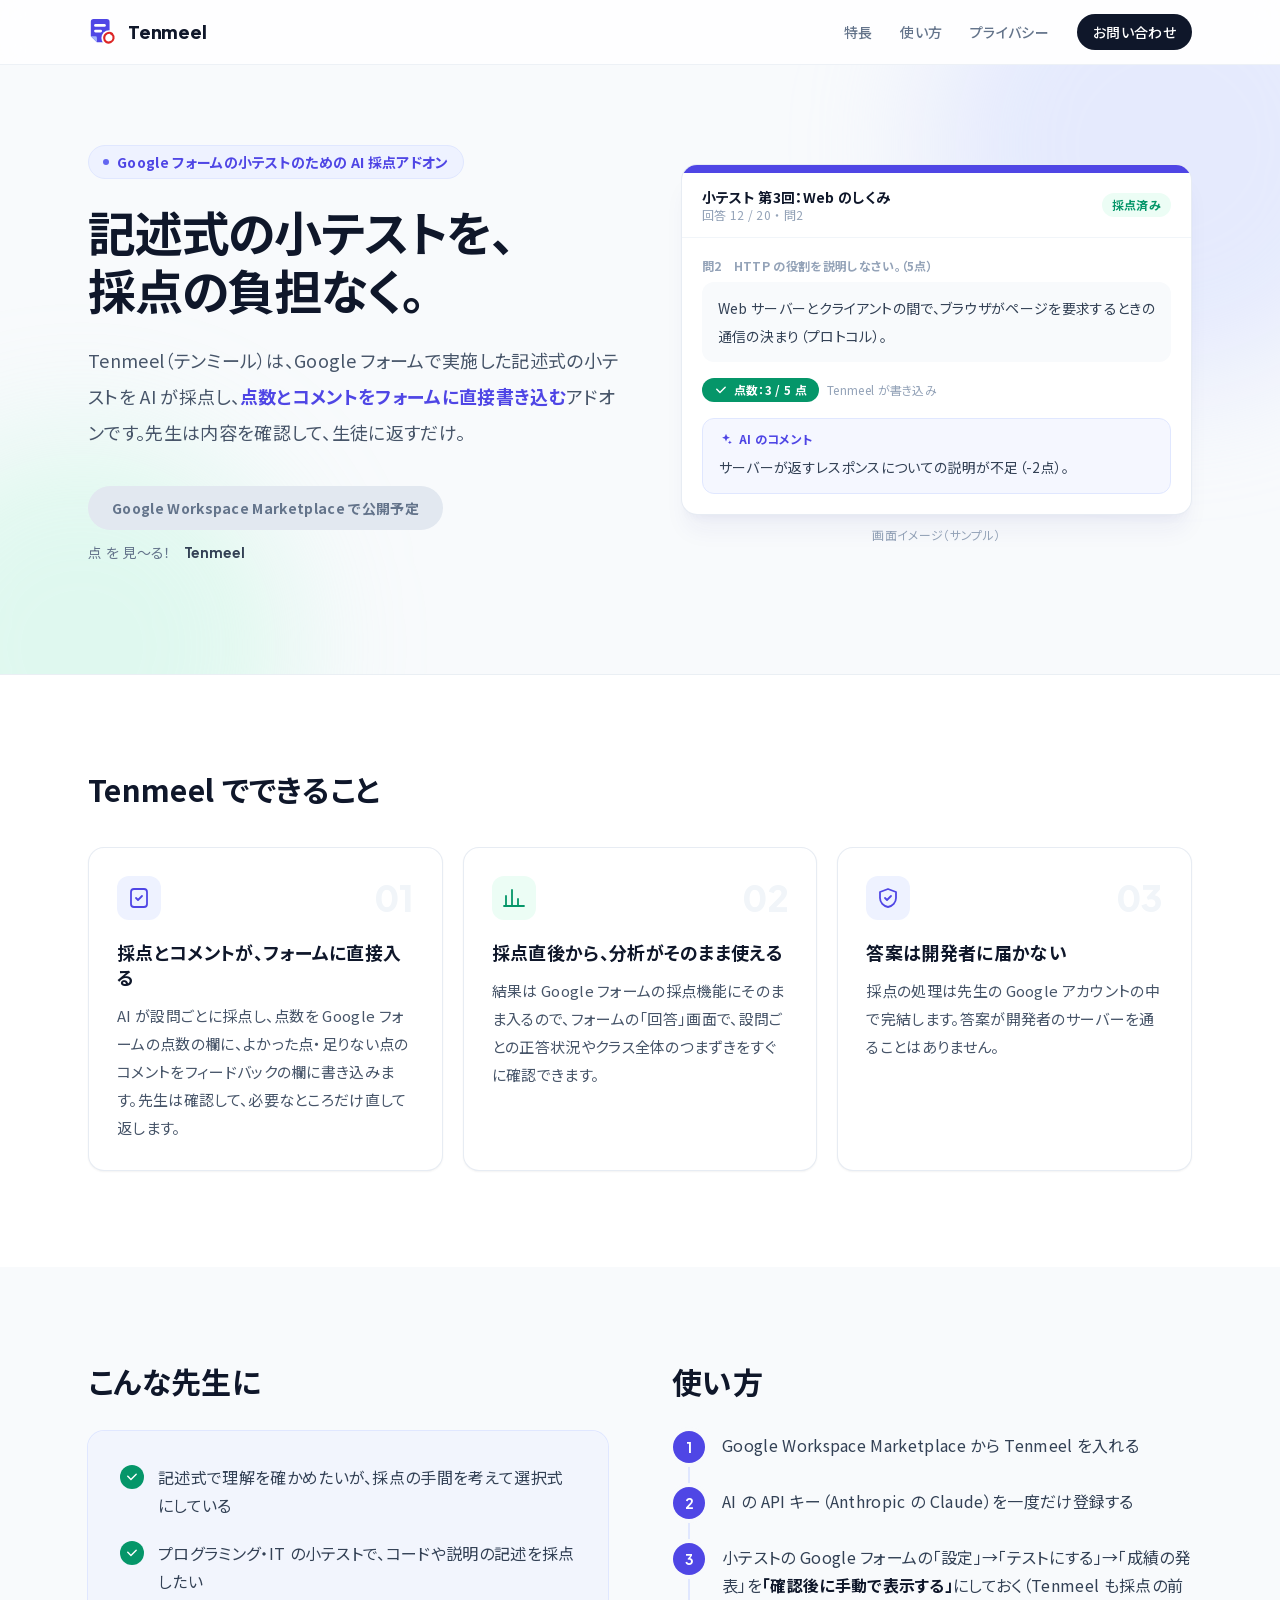
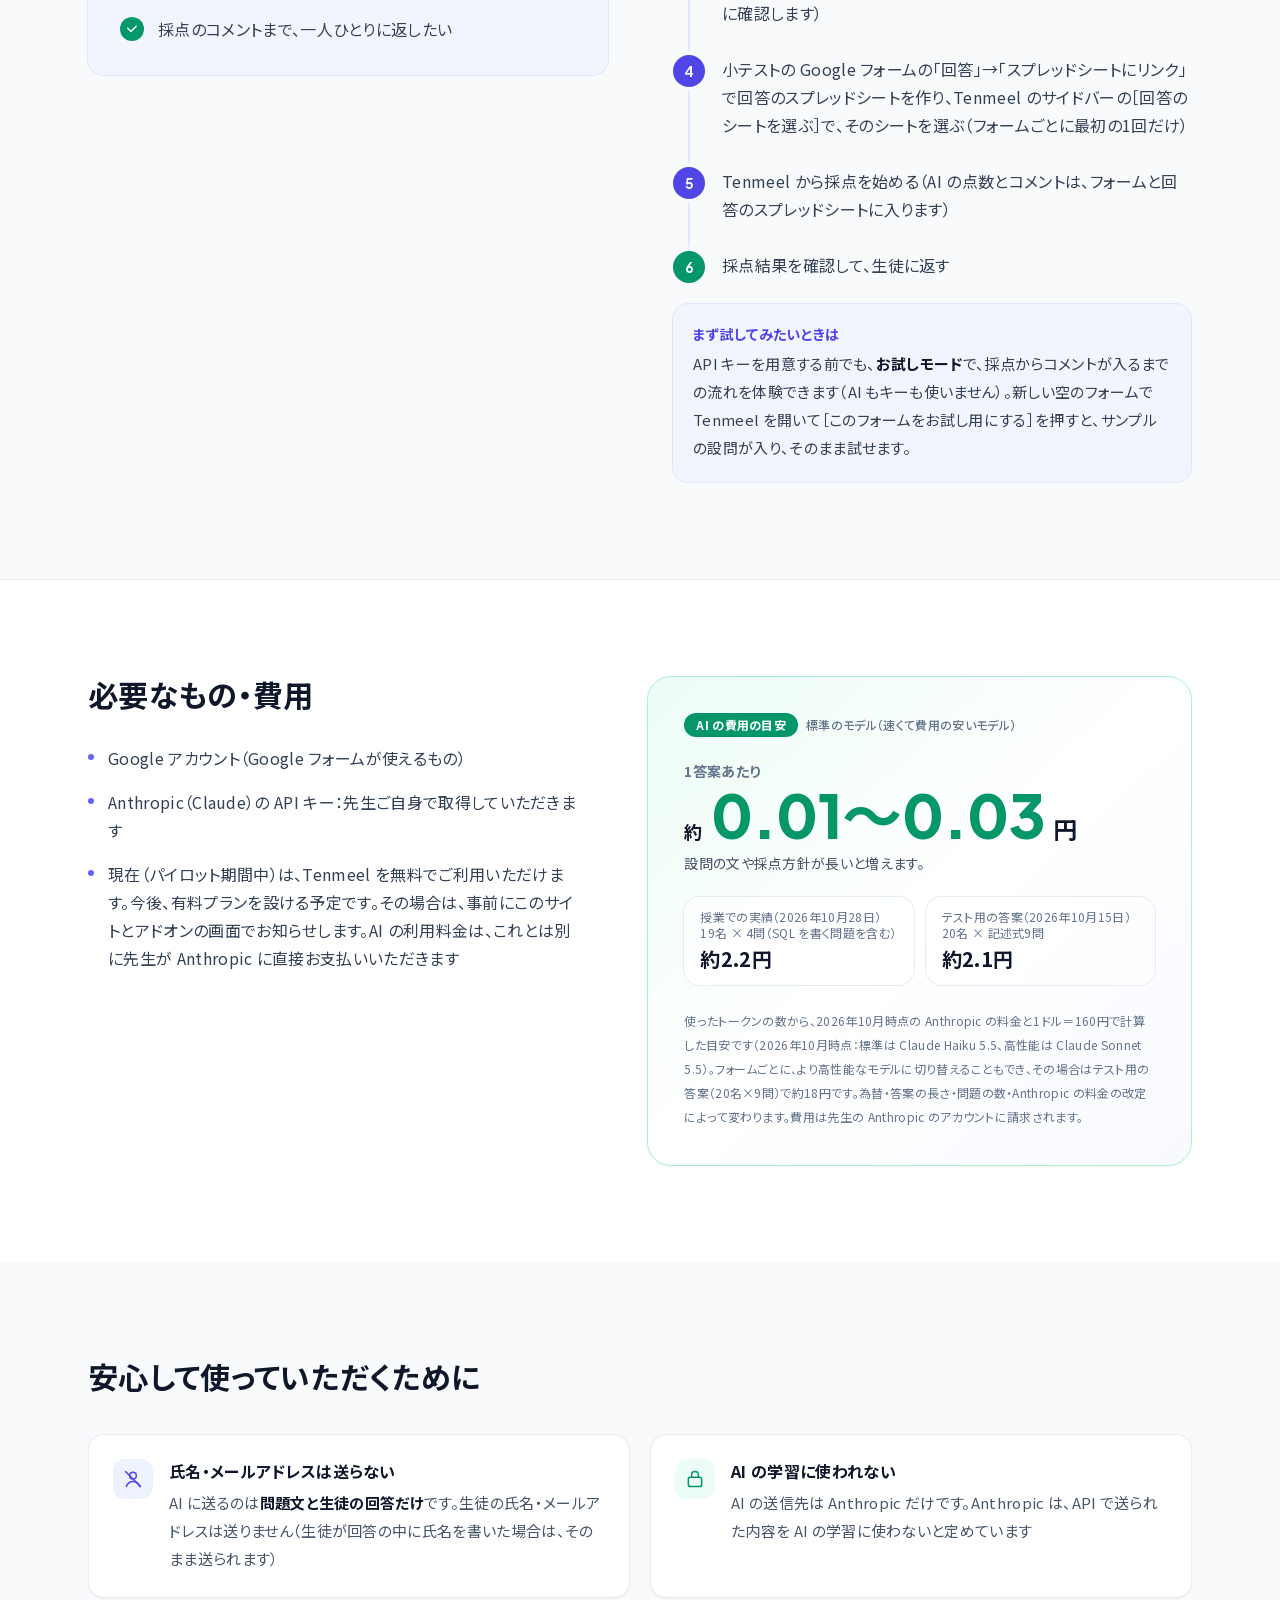
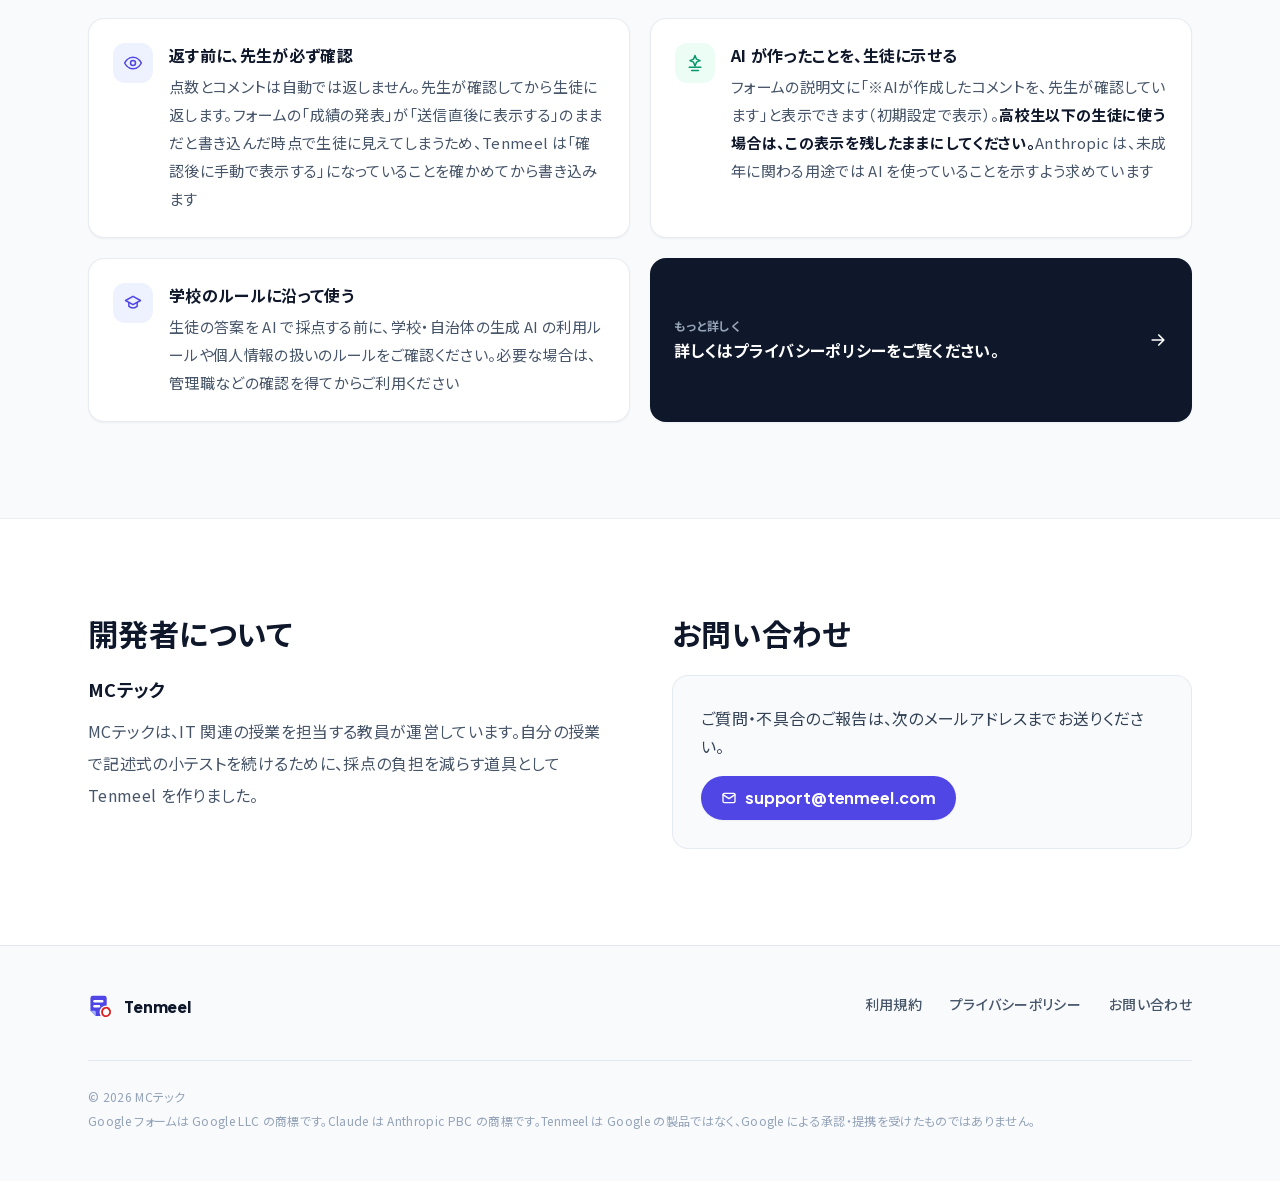
==== index.html @ a3462556 "Tenmeel のサイトを公開（トップ・プライバシーポリシー・利用規約・英語版プライバシーポリシー） Co-Authored-By: Claude Opus 5.5 <noreply@anthropi" ====
<!doctype html>
<html lang="ja">
<head>
  <meta charset="utf-8">
  <meta name="viewport" content="width=device-width, initial-scale=1">
  <title>Tenmeel（テンミール）｜記述式の小テストを AI で採点するアドオン</title>
  <meta name="description" content="Tenmeel は、Google フォームで実施した記述式の小テストを AI が採点し、点数とコメントをフォームに直接書き込むアドオンです。答案は開発者のサーバーを経由しません。">
  <link rel="icon" href="/favicon.svg" type="image/svg+xml">
  <link rel="icon" href="/favicon-32.png" sizes="32x32" type="image/png">
  <link rel="apple-touch-icon" href="/apple-touch-icon.png">
  <link rel="stylesheet" href="/fonts/fonts.css">
  <link rel="stylesheet" href="/tw.css">
  <link rel="stylesheet" href="/base.css">
</head>
<body class="bg-slate-50 font-sans text-slate-700 antialiased">


  <header class="sticky top-0 z-50 border-b border-slate-200/60 bg-white/80 backdrop-blur-md">
    <div class="mx-auto flex h-16 max-w-6xl items-center justify-between gap-4 px-4 sm:px-6">
      <a href="/" class="flex flex-none items-center gap-2.5 font-display text-lg font-extrabold text-slate-900">
        <img src="/favicon.svg" alt="" width="30" height="30" class="h-[30px] w-[30px]">
        Tenmeel
      </a>
      <nav aria-label="サイト内" class="flex items-center gap-3 whitespace-nowrap text-[13px] font-medium text-slate-500 min-[400px]:gap-5 sm:gap-7 sm:text-sm">
        <a class="hidden hover:text-slate-900 sm:inline" href="#features">特長</a>
        <a class="hidden hover:text-slate-900 sm:inline" href="#how">使い方</a>
        <a class="hidden hover:text-slate-900 min-[400px]:inline" href="/privacy/">プライバシー</a>
        <a class="rounded-full bg-slate-900 px-3.5 py-2 text-white hover:bg-slate-700 sm:px-4" href="#contact">お問い合わせ</a>
      </nav>
    </div>
  </header>

  <main>
    <!-- ヒーロー -->
    <section class="relative overflow-hidden">
      <div aria-hidden="true" class="pointer-events-none absolute inset-0">
        <div class="absolute -top-40 right-[-10%] h-[480px] w-[480px] rounded-full bg-indigo-200/40 blur-3xl"></div>
        <div class="absolute bottom-[-30%] left-[-10%] h-[420px] w-[420px] rounded-full bg-emerald-200/30 blur-3xl"></div>
      </div>
      <div class="relative mx-auto grid max-w-6xl items-center gap-12 px-4 pb-20 pt-14 sm:px-6 sm:pt-20 lg:grid-cols-[1.05fr_1fr] lg:gap-14 lg:pb-28">
        <div>
          <p class="inline-flex items-center gap-2 rounded-full border border-indigo-100 bg-indigo-50 px-3.5 py-1.5 text-xs font-bold text-indigo-600 sm:text-sm">
            <span class="h-1.5 w-1.5 rounded-full bg-indigo-500"></span>
            Google フォームの小テストのための AI 採点アドオン
          </p>
          <h1 class="mt-6 text-[28px] min-[400px]:text-4xl font-bold leading-tight tracking-tight text-slate-900 sm:text-5xl sm:leading-[1.2]">
            記述式の小テストを、<br>採点の負担なく。
          </h1>
          <p class="mt-6 max-w-xl text-base leading-8 text-slate-600 sm:text-lg sm:leading-9">
            Tenmeel（テンミール）は、Google フォームで実施した記述式の小テストを AI が採点し、<strong class="font-bold text-indigo-600">点数とコメントをフォームに直接書き込む</strong>アドオンです。先生は内容を確認して、生徒に返すだけ。
          </p>
          <div class="mt-9 flex flex-col items-start gap-3">
            <!-- 公開後：href に Marketplace の掲載ページの URL を入れ、aria-disabled を外して色を indigo に -->
            <a aria-disabled="true" class="inline-flex cursor-default items-center gap-2 rounded-full bg-slate-200 px-6 py-3 text-sm font-bold text-slate-500">
              Google Workspace Marketplace で公開予定
            </a>
            <p class="text-sm text-slate-500">点 を 見〜る！<span class="ml-3 font-display font-bold text-slate-700">Tenmeel</span></p>
          </div>
        </div>

        <!-- 採点プレビュー（CSS で描いた画面イメージ） -->
        <figure class="relative mx-auto w-full max-w-md lg:max-w-none">
          <div class="overflow-hidden rounded-2xl border border-slate-200/80 bg-white shadow-xl shadow-indigo-900/5">
            <div class="h-2 bg-indigo-600"></div>
            <div class="flex items-center justify-between border-b border-slate-100 px-5 py-3.5">
              <div>
                <p class="text-sm font-bold text-slate-900">小テスト 第3回：Web のしくみ</p>
                <p class="text-xs text-slate-400">回答 12 / 20 ・ 問2</p>
              </div>
              <span class="flex-none whitespace-nowrap rounded-full bg-emerald-50 px-2.5 py-1 text-xs font-bold text-emerald-600">採点済み</span>
            </div>
            <div class="space-y-4 px-5 py-5">
              <div>
                <p class="text-xs font-bold text-slate-400">問2　HTTP の役割を説明しなさい。（5点）</p>
                <p class="mt-2 rounded-xl bg-slate-50 px-4 py-3 text-sm leading-7 text-slate-700">
                  Web サーバーとクライアントの間で、ブラウザがページを要求するときの通信の決まり（プロトコル）。
                </p>
              </div>
              <div class="flex items-center gap-2">
                <span class="inline-flex items-center gap-1.5 rounded-full bg-emerald-600 px-3 py-1 text-xs font-bold text-white">
                  <svg viewBox="0 0 20 20" fill="currentColor" class="h-3.5 w-3.5" aria-hidden="true"><path fill-rule="evenodd" d="M16.7 5.3a1 1 0 0 1 0 1.4l-7.5 7.5a1 1 0 0 1-1.4 0L3.3 9.7a1 1 0 1 1 1.4-1.4l3.8 3.8 6.8-6.8a1 1 0 0 1 1.4 0Z" clip-rule="evenodd"/></svg>
                  点数：3 / 5 点
                </span>
                <span class="text-xs text-slate-400">Tenmeel が書き込み</span>
              </div>
              <div class="rounded-xl border border-indigo-100 bg-indigo-50/60 px-4 py-3">
                <p class="flex items-center gap-1.5 text-xs font-bold text-indigo-600">
                  <svg viewBox="0 0 20 20" fill="currentColor" class="h-3.5 w-3.5" aria-hidden="true"><path d="M10 2.5l1.6 4 4 1.6-4 1.6-1.6 4-1.6-4-4-1.6 4-1.6L10 2.5Zm5.5 9.5.8 2 2 .8-2 .8-.8 2-.8-2-2-.8 2-.8.8-2Z"/></svg>
                  AI のコメント
                </p>
                <p class="mt-1.5 text-sm leading-7 text-slate-700">サーバーが返すレスポンスについての説明が不足（-2点）。</p>
              </div>
            </div>
          </div>
          <figcaption class="mt-3 text-center text-xs text-slate-400">画面イメージ（サンプル）</figcaption>
        </figure>
      </div>
    </section>

    <!-- できること -->
    <section id="features" class="border-t border-slate-200/70 bg-white py-20 sm:py-24">
      <div class="mx-auto max-w-6xl px-4 sm:px-6">
        <h2 class="text-2xl font-bold text-slate-900 sm:text-3xl">Tenmeel でできること</h2>
        <div class="mt-10 grid gap-5 md:grid-cols-3">
          <div class="rounded-2xl border border-slate-200/80 bg-white p-7 shadow-sm">
            <div class="flex items-center justify-between">
              <span class="flex h-11 w-11 items-center justify-center rounded-xl bg-indigo-50 text-indigo-600">
                <svg viewBox="0 0 24 24" fill="none" stroke="currentColor" stroke-width="1.8" stroke-linecap="round" stroke-linejoin="round" class="h-6 w-6" aria-hidden="true"><path d="M9 12l2 2 4-4"/><rect x="4" y="3" width="16" height="18" rx="3"/></svg>
              </span>
              <span class="font-display text-4xl font-extrabold text-slate-100">01</span>
            </div>
            <h3 class="mt-5 text-lg font-bold leading-snug text-slate-900">採点とコメントが、フォームに直接入る</h3>
            <p class="mt-3 text-[15px] leading-7 text-slate-600">AI が設問ごとに採点し、点数を Google フォームの点数の欄に、よかった点・足りない点のコメントをフィードバックの欄に書き込みます。先生は確認して、必要なところだけ直して返します。</p>
          </div>
          <div class="rounded-2xl border border-slate-200/80 bg-white p-7 shadow-sm">
            <div class="flex items-center justify-between">
              <span class="flex h-11 w-11 items-center justify-center rounded-xl bg-emerald-50 text-emerald-600">
                <svg viewBox="0 0 24 24" fill="none" stroke="currentColor" stroke-width="1.8" stroke-linecap="round" stroke-linejoin="round" class="h-6 w-6" aria-hidden="true"><path d="M4 20V10M10 20V4M16 20v-7M22 20H2"/></svg>
              </span>
              <span class="font-display text-4xl font-extrabold text-slate-100">02</span>
            </div>
            <h3 class="mt-5 text-lg font-bold leading-snug text-slate-900">採点直後から、分析がそのまま使える</h3>
            <p class="mt-3 text-[15px] leading-7 text-slate-600">結果は Google フォームの採点機能にそのまま入るので、フォームの「回答」画面で、設問ごとの正答状況やクラス全体のつまずきをすぐに確認できます。</p>
          </div>
          <div class="rounded-2xl border border-slate-200/80 bg-white p-7 shadow-sm">
            <div class="flex items-center justify-between">
              <span class="flex h-11 w-11 items-center justify-center rounded-xl bg-indigo-50 text-indigo-600">
                <svg viewBox="0 0 24 24" fill="none" stroke="currentColor" stroke-width="1.8" stroke-linecap="round" stroke-linejoin="round" class="h-6 w-6" aria-hidden="true"><path d="M12 3l8 3v6c0 4.5-3.4 8.2-8 9-4.6-.8-8-4.5-8-9V6l8-3Z"/><path d="M9 12l2 2 4-4"/></svg>
              </span>
              <span class="font-display text-4xl font-extrabold text-slate-100">03</span>
            </div>
            <h3 class="mt-5 text-lg font-bold leading-snug text-slate-900">答案は開発者に届かない</h3>
            <p class="mt-3 text-[15px] leading-7 text-slate-600">採点の処理は先生の Google アカウントの中で完結します。答案が開発者のサーバーを通ることはありません。</p>
          </div>
        </div>
        <!-- 公開後に追加：実測の数字（例：22名×8問の採点が約5分） -->
      </div>
    </section>

    <!-- こんな先生に／使い方 -->
    <section class="py-20 sm:py-24">
      <div class="mx-auto grid max-w-6xl gap-12 px-4 sm:px-6 lg:grid-cols-2 lg:gap-16">
        <div>
          <h2 class="text-2xl font-bold text-slate-900 sm:text-3xl">こんな先生に</h2>
          <div class="mt-8 rounded-2xl bg-indigo-50/50 p-6 ring-1 ring-indigo-100 sm:p-8">
            <ul class="space-y-5">
              <li class="flex gap-3.5">
                <span class="mt-0.5 flex h-6 w-6 flex-none items-center justify-center rounded-full bg-emerald-600 text-white"><svg viewBox="0 0 20 20" fill="currentColor" class="h-3.5 w-3.5" aria-hidden="true"><path fill-rule="evenodd" d="M16.7 5.3a1 1 0 0 1 0 1.4l-7.5 7.5a1 1 0 0 1-1.4 0L3.3 9.7a1 1 0 1 1 1.4-1.4l3.8 3.8 6.8-6.8a1 1 0 0 1 1.4 0Z" clip-rule="evenodd"/></svg></span>
                <span class="leading-7 text-slate-700">記述式で理解を確かめたいが、採点の手間を考えて選択式にしている</span>
              </li>
              <li class="flex gap-3.5">
                <span class="mt-0.5 flex h-6 w-6 flex-none items-center justify-center rounded-full bg-emerald-600 text-white"><svg viewBox="0 0 20 20" fill="currentColor" class="h-3.5 w-3.5" aria-hidden="true"><path fill-rule="evenodd" d="M16.7 5.3a1 1 0 0 1 0 1.4l-7.5 7.5a1 1 0 0 1-1.4 0L3.3 9.7a1 1 0 1 1 1.4-1.4l3.8 3.8 6.8-6.8a1 1 0 0 1 1.4 0Z" clip-rule="evenodd"/></svg></span>
                <span class="leading-7 text-slate-700">プログラミング・IT の小テストで、コードや説明の記述を採点したい</span>
              </li>
              <li class="flex gap-3.5">
                <span class="mt-0.5 flex h-6 w-6 flex-none items-center justify-center rounded-full bg-emerald-600 text-white"><svg viewBox="0 0 20 20" fill="currentColor" class="h-3.5 w-3.5" aria-hidden="true"><path fill-rule="evenodd" d="M16.7 5.3a1 1 0 0 1 0 1.4l-7.5 7.5a1 1 0 0 1-1.4 0L3.3 9.7a1 1 0 1 1 1.4-1.4l3.8 3.8 6.8-6.8a1 1 0 0 1 1.4 0Z" clip-rule="evenodd"/></svg></span>
                <span class="leading-7 text-slate-700">採点のコメントまで、一人ひとりに返したい</span>
              </li>
            </ul>
          </div>
        </div>

        <div id="how">
          <h2 class="text-2xl font-bold text-slate-900 sm:text-3xl">使い方</h2>
          <ol class="relative ml-4 mt-8 space-y-7 border-l-2 border-indigo-100 pl-8">
            <li class="relative">
              <span class="absolute -left-[49px] top-0 flex h-8 w-8 items-center justify-center rounded-full bg-indigo-600 font-display text-sm font-bold text-white ring-4 ring-slate-50">1</span>
              <p class="leading-7 text-slate-700">Google Workspace Marketplace から Tenmeel を入れる</p>
            </li>
            <li class="relative">
              <span class="absolute -left-[49px] top-0 flex h-8 w-8 items-center justify-center rounded-full bg-indigo-600 font-display text-sm font-bold text-white ring-4 ring-slate-50">2</span>
              <p class="leading-7 text-slate-700">AI の API キー（Anthropic の Claude）を一度だけ登録する</p>
            </li>
            <li class="relative">
              <span class="absolute -left-[49px] top-0 flex h-8 w-8 items-center justify-center rounded-full bg-indigo-600 font-display text-sm font-bold text-white ring-4 ring-slate-50">3</span>
              <p class="leading-7 text-slate-700">小テストの Google フォームの「設定」→「テストにする」→「成績の発表」を<strong class="font-bold text-slate-900">「確認後に手動で表示する」</strong>にしておく（Tenmeel も採点の前に確認します）</p>
            </li>
            <li class="relative">
              <span class="absolute -left-[49px] top-0 flex h-8 w-8 items-center justify-center rounded-full bg-indigo-600 font-display text-sm font-bold text-white ring-4 ring-slate-50">4</span>
              <p class="leading-7 text-slate-700">小テストの Google フォームの「回答」→「スプレッドシートにリンク」で回答のスプレッドシートを作り、Tenmeel のサイドバーの［回答のシートを選ぶ］で、そのシートを選ぶ（フォームごとに最初の1回だけ）</p>
            </li>
            <li class="relative">
              <span class="absolute -left-[49px] top-0 flex h-8 w-8 items-center justify-center rounded-full bg-indigo-600 font-display text-sm font-bold text-white ring-4 ring-slate-50">5</span>
              <p class="leading-7 text-slate-700">Tenmeel から採点を始める（AI の点数とコメントは、フォームと回答のスプレッドシートに入ります）</p>
            </li>
            <li class="relative">
              <span class="absolute -left-[49px] top-0 flex h-8 w-8 items-center justify-center rounded-full bg-emerald-600 font-display text-sm font-bold text-white ring-4 ring-slate-50">6</span>
              <p class="leading-7 text-slate-700">採点結果を確認して、生徒に返す</p>
            </li>
          </ol>
          <div class="mt-6 rounded-2xl border border-indigo-100 bg-indigo-50/60 p-5">
            <p class="text-sm font-bold text-indigo-600">まず試してみたいときは</p>
            <p class="mt-1.5 text-[15px] leading-7 text-slate-700">API キーを用意する前でも、<strong class="font-bold text-slate-900">お試しモード</strong>で、採点からコメントが入るまでの流れを体験できます（AI もキーも使いません）。新しい空のフォームで Tenmeel を開いて［このフォームをお試し用にする］を押すと、サンプルの設問が入り、そのまま試せます。</p>
          </div>
        </div>
      </div>
    </section>

    <!-- 必要なもの・費用 -->
    <section class="border-t border-slate-200/70 bg-white py-20 sm:py-24">
      <div class="mx-auto grid max-w-6xl items-start gap-12 px-4 sm:px-6 lg:grid-cols-[1fr_1.1fr] lg:gap-16">
        <div>
          <h2 class="text-2xl font-bold text-slate-900 sm:text-3xl">必要なもの・費用</h2>
          <ul class="mt-8 space-y-4">
            <li class="flex gap-3.5"><span class="mt-2.5 h-1.5 w-1.5 flex-none rounded-full bg-indigo-500"></span><span class="leading-7">Google アカウント（Google フォームが使えるもの）</span></li>
            <li class="flex gap-3.5"><span class="mt-2.5 h-1.5 w-1.5 flex-none rounded-full bg-indigo-500"></span><span class="leading-7">Anthropic（Claude）の API キー：先生ご自身で取得していただきます</span></li>
            <li class="flex gap-3.5"><span class="mt-2.5 h-1.5 w-1.5 flex-none rounded-full bg-indigo-500"></span><span class="leading-7">現在（パイロット期間中）は、Tenmeel を無料でご利用いただけます。今後、有料プランを設ける予定です。その場合は、事前にこのサイトとアドオンの画面でお知らせします。AI の利用料金は、これとは別に先生が Anthropic に直接お支払いいただきます</span></li>
          </ul>
        </div>

        <div class="relative overflow-hidden rounded-3xl border border-emerald-200 bg-gradient-to-br from-emerald-50 via-white to-indigo-50/40 p-7 shadow-sm sm:p-9">
          <div class="flex flex-wrap items-center gap-2">
            <span class="rounded-full bg-emerald-600 px-3 py-1 text-xs font-bold text-white">AI の費用の目安</span>
            <span class="text-xs font-medium text-slate-500">標準のモデル（速くて費用の安いモデル）</span>
          </div>
          <p class="mt-6 text-sm font-bold text-slate-500">1答案あたり</p>
          <p class="mt-1 flex flex-wrap items-baseline gap-x-2 text-slate-900">
            <span class="text-lg font-bold">約</span>
            <span class="font-display text-5xl font-extrabold tracking-tight text-emerald-600 sm:text-6xl">0.01〜0.03</span>
            <span class="text-2xl font-bold">円</span>
          </p>
          <p class="mt-2 text-sm text-slate-600">設問の文や採点方針が長いと増えます。</p>
          <div class="mt-6 grid gap-3 sm:grid-cols-2">
            <div class="rounded-2xl bg-white/80 px-4 py-3 ring-1 ring-slate-200/80">
              <p class="text-xs text-slate-500">授業での実績（2026年10月28日）<br>19名 × 4問（SQL を書く問題を含む）</p>
              <p class="mt-1 text-xl font-bold text-slate-900">約2.2円</p>
            </div>
            <div class="rounded-2xl bg-white/80 px-4 py-3 ring-1 ring-slate-200/80">
              <p class="text-xs text-slate-500">テスト用の答案（2026年10月15日）<br>20名 × 記述式9問</p>
              <p class="mt-1 text-xl font-bold text-slate-900">約2.1円</p>
            </div>
          </div>
          <p class="mt-6 text-xs leading-6 text-slate-500">使ったトークンの数から、2026年10月時点の Anthropic の料金と1ドル＝160円で計算した目安です（2026年10月時点：標準は Claude Haiku 5.5、高性能は Claude Sonnet 5.5）。フォームごとに、より高性能なモデルに切り替えることもでき、その場合はテスト用の答案（20名×9問）で約18円です。為替・答案の長さ・問題の数・Anthropic の料金の改定によって変わります。費用は先生の Anthropic のアカウントに請求されます。</p>
        </div>
      </div>
    </section>

    <!-- 安心して使っていただくために -->
    <section class="py-20 sm:py-24">
      <div class="mx-auto max-w-6xl px-4 sm:px-6">
        <h2 class="text-2xl font-bold text-slate-900 sm:text-3xl">安心して使っていただくために</h2>
        <div class="mt-10 grid gap-5 md:grid-cols-2">
          <div class="flex gap-4 rounded-2xl border border-slate-200/80 bg-white p-6 shadow-sm">
            <span class="flex h-10 w-10 flex-none items-center justify-center rounded-xl bg-indigo-50 text-indigo-600"><svg viewBox="0 0 24 24" fill="none" stroke="currentColor" stroke-width="1.8" stroke-linecap="round" stroke-linejoin="round" class="h-5 w-5" aria-hidden="true"><circle cx="12" cy="8" r="4"/><path d="M4 21c1.5-4 4.5-6 8-6s6.5 2 8 6"/><path d="M3 3l18 18"/></svg></span>
            <div>
              <h3 class="font-bold text-slate-900">氏名・メールアドレスは送らない</h3>
              <p class="mt-1.5 text-[15px] leading-7 text-slate-600">AI に送るのは<strong class="font-bold text-slate-900">問題文と生徒の回答だけ</strong>です。生徒の氏名・メールアドレスは送りません（生徒が回答の中に氏名を書いた場合は、そのまま送られます）</p>
            </div>
          </div>
          <div class="flex gap-4 rounded-2xl border border-slate-200/80 bg-white p-6 shadow-sm">
            <span class="flex h-10 w-10 flex-none items-center justify-center rounded-xl bg-emerald-50 text-emerald-600"><svg viewBox="0 0 24 24" fill="none" stroke="currentColor" stroke-width="1.8" stroke-linecap="round" stroke-linejoin="round" class="h-5 w-5" aria-hidden="true"><rect x="4" y="10" width="16" height="11" rx="2.5"/><path d="M8 10V7a4 4 0 0 1 8 0v3"/></svg></span>
            <div>
              <h3 class="font-bold text-slate-900">AI の学習に使われない</h3>
              <p class="mt-1.5 text-[15px] leading-7 text-slate-600">AI の送信先は Anthropic だけです。Anthropic は、API で送られた内容を AI の学習に使わないと定めています</p>
            </div>
          </div>
          <div class="flex gap-4 rounded-2xl border border-slate-200/80 bg-white p-6 shadow-sm">
            <span class="flex h-10 w-10 flex-none items-center justify-center rounded-xl bg-indigo-50 text-indigo-600"><svg viewBox="0 0 24 24" fill="none" stroke="currentColor" stroke-width="1.8" stroke-linecap="round" stroke-linejoin="round" class="h-5 w-5" aria-hidden="true"><path d="M2 12s3.5-7 10-7 10 7 10 7-3.5 7-10 7S2 12 2 12Z"/><circle cx="12" cy="12" r="3"/></svg></span>
            <div>
              <h3 class="font-bold text-slate-900">返す前に、先生が必ず確認</h3>
              <p class="mt-1.5 text-[15px] leading-7 text-slate-600">点数とコメントは自動では返しません。先生が確認してから生徒に返します。フォームの「成績の発表」が「送信直後に表示する」のままだと書き込んだ時点で生徒に見えてしまうため、Tenmeel は「確認後に手動で表示する」になっていることを確かめてから書き込みます</p>
            </div>
          </div>
          <div class="flex gap-4 rounded-2xl border border-slate-200/80 bg-white p-6 shadow-sm">
            <span class="flex h-10 w-10 flex-none items-center justify-center rounded-xl bg-emerald-50 text-emerald-600"><svg viewBox="0 0 24 24" fill="none" stroke="currentColor" stroke-width="1.8" stroke-linecap="round" stroke-linejoin="round" class="h-5 w-5" aria-hidden="true"><path d="M12 3l1.8 4.4L18 9.2l-4.2 1.8L12 15.5l-1.8-4.5L6 9.2l4.2-1.8L12 3Z"/><path d="M5 17h14M8 21h8"/></svg></span>
            <div>
              <h3 class="font-bold text-slate-900">AI が作ったことを、生徒に示せる</h3>
              <p class="mt-1.5 text-[15px] leading-7 text-slate-600">フォームの説明文に「※AIが作成したコメントを、先生が確認しています」と表示できます（初期設定で表示）。<strong class="font-bold text-slate-900">高校生以下の生徒に使う場合は、この表示を残したままにしてください。</strong>Anthropic は、未成年に関わる用途では AI を使っていることを示すよう求めています</p>
            </div>
          </div>
          <div class="flex gap-4 rounded-2xl border border-slate-200/80 bg-white p-6 shadow-sm">
            <span class="flex h-10 w-10 flex-none items-center justify-center rounded-xl bg-indigo-50 text-indigo-600"><svg viewBox="0 0 24 24" fill="none" stroke="currentColor" stroke-width="1.8" stroke-linecap="round" stroke-linejoin="round" class="h-5 w-5" aria-hidden="true"><path d="M3 9l9-5 9 5-9 5-9-5Z"/><path d="M7 11.5V16c1.5 1.5 3 2 5 2s3.5-.5 5-2v-4.5"/></svg></span>
            <div>
              <h3 class="font-bold text-slate-900">学校のルールに沿って使う</h3>
              <p class="mt-1.5 text-[15px] leading-7 text-slate-600">生徒の答案を AI で採点する前に、学校・自治体の生成 AI の利用ルールや個人情報の扱いのルールをご確認ください。必要な場合は、管理職などの確認を得てからご利用ください</p>
            </div>
          </div>
          <a href="/privacy/" class="group flex items-center justify-between gap-4 rounded-2xl bg-slate-900 p-6 text-white shadow-sm hover:bg-slate-800">
            <span>
              <span class="block text-xs font-bold text-slate-400">もっと詳しく</span>
              <span class="mt-1 block font-bold">詳しくはプライバシーポリシーをご覧ください。</span>
            </span>
            <svg viewBox="0 0 24 24" fill="none" stroke="currentColor" stroke-width="2" stroke-linecap="round" stroke-linejoin="round" class="h-5 w-5 flex-none transition group-hover:translate-x-1" aria-hidden="true"><path d="M5 12h14M13 6l6 6-6 6"/></svg>
          </a>
        </div>
      </div>
    </section>

    <!-- 開発者について／お問い合わせ -->
    <section class="border-t border-slate-200/70 bg-white py-20 sm:py-24">
      <div class="mx-auto grid max-w-6xl gap-12 px-4 sm:px-6 lg:grid-cols-2 lg:gap-16">
        <div>
          <h2 class="text-2xl font-bold text-slate-900 sm:text-3xl">開発者について</h2>
          <p class="mt-6 text-lg font-bold text-slate-900">MCテック</p>
          <p class="mt-3 leading-8 text-slate-600">MCテックは、IT 関連の授業を担当する教員が運営しています。自分の授業で記述式の小テストを続けるために、採点の負担を減らす道具として Tenmeel を作りました。</p>
        </div>
        <div id="contact">
          <h2 class="text-2xl font-bold text-slate-900 sm:text-3xl">お問い合わせ</h2>
          <div class="mt-6 rounded-2xl border border-slate-200/80 bg-slate-50 p-6 sm:p-7">
            <p class="leading-7">ご質問・不具合のご報告は、次のメールアドレスまでお送りください。</p>
            <a href="mailto:support@tenmeel.com" class="mt-4 inline-flex items-center gap-2 rounded-full bg-indigo-600 px-5 py-2.5 font-display text-base font-bold text-white shadow-sm hover:bg-indigo-500">
              <svg viewBox="0 0 24 24" fill="none" stroke="currentColor" stroke-width="2" stroke-linecap="round" stroke-linejoin="round" class="h-4 w-4" aria-hidden="true"><rect x="3" y="5" width="18" height="14" rx="2"/><path d="M3 7l9 6 9-6"/></svg>
              support@tenmeel.com
            </a>
          </div>
        </div>
      </div>
    </section>
  </main>

  <footer class="border-t border-slate-200 bg-slate-50">
    <div class="mx-auto max-w-6xl px-4 py-12 sm:px-6">
      <div class="flex flex-col gap-8 sm:flex-row sm:items-start sm:justify-between">
        <a href="/" class="flex items-center gap-2.5 font-display text-base font-extrabold text-slate-900">
          <img src="/favicon.svg" alt="" width="26" height="26" class="h-[26px] w-[26px]">
          Tenmeel
        </a>
        <nav aria-label="フッター" class="flex flex-wrap gap-x-7 gap-y-3 text-sm font-medium text-slate-600">
          <a class="hover:text-slate-900" href="/terms/">利用規約</a>
          <a class="hover:text-slate-900" href="/privacy/">プライバシーポリシー</a>
          <a class="hover:text-slate-900" href="mailto:support@tenmeel.com">お問い合わせ</a>
        </nav>
      </div>
      <div class="mt-10 border-t border-slate-200 pt-6 text-xs leading-6 text-slate-400">
        <p>© 2026 MCテック</p>
        <p>Google フォームは Google LLC の商標です。Claude は Anthropic PBC の商標です。Tenmeel は Google の製品ではなく、Google による承認・提携を受けたものではありません。</p>
      </div>
    </div>
  </footer>

</body>
</html>
---- fonts/fonts.css ----
/* Noto Sans JP・Plus Jakarta Sans（SIL Open Font License 1.1。fonts/*/OFL.txt）
   Google Fonts の CSS を元に、書体のファイルを tenmeel.com に置いたもの（2026-10-02 取得） */
@font-face {
  font-family: 'Noto Sans JP';
  font-style: normal;
  font-weight: 400;
  font-display: swap;
  src: url(/fonts/notosansjp/-F62fjtqLzI2JPCgQBnw7HFowwII2lcnk-AFfrgQrvWXpdFg3KXxAMsKMbdN.0.woff2) format('woff2');
  unicode-range: U+25ee8, U+25f23, U+25f5c, U+25fd4, U+25fe0, U+25ffb, U+2600c, U+26017, U+26060, U+260ed, U+26222, U+2626a, U+26270, U+26286, U+2634c, U+26402, U+2667e, U+266b0, U+2671d, U+268dd, U+268ea, U+26951, U+2696f, U+26999, U+269dd, U+26a1e, U+26a58, U+26a8c, U+26ab7, U+26aff, U+26c29, U+26c73, U+26c9e, U+26cdd, U+26e40, U+26e65, U+26f94, U+26ff6-26ff8, U+270f4, U+2710d, U+27139, U+273da-273db, U+273fe, U+27410, U+27449, U+27614-27615, U+27631, U+27684, U+27693, U+2770e, U+27723, U+27752, U+278b2, U+27985, U+279b4, U+27a84, U+27bb3, U+27bbe, U+27bc7, U+27c3c, U+27cb8, U+27d73, U+27da0, U+27e10, U+27eaf, U+27fb7, U+2808a, U+280bb, U+28277, U+28282, U+282f3, U+283cd, U+2840c, U+28455, U+284dc, U+2856b, U+285c8-285c9, U+286d7, U+286fa, U+28946, U+28949, U+2896b, U+28987-28988, U+289ba-289bb, U+28a1e, U+28a29, U+28a43, U+28a71, U+28a99, U+28acd, U+28add, U+28ae4, U+28bc1, U+28bef, U+28cdd, U+28d10, U+28d71, U+28dfb, U+28e0f, U+28e17, U+28e1f, U+28e36, U+28e89, U+28eeb, U+28ef6, U+28f32, U+28ff8, U+292a0, U+292b1, U+29490, U+295cf, U+2967f, U+296f0, U+29719, U+29750, U+29810, U+298c6, U+29a72, U+29d4b, U+29ddb, U+29e15, U+29e3d, U+29e49, U+29e8a, U+29ec4, U+29edb, U+29ee9, U+29fce, U+29fd7, U+2a01a, U+2a02f, U+2a082, U+2a0f9, U+2a190, U+2a2b2, U+2a38c, U+2a437, U+2a5f1, U+2a602, U+2a61a, U+2a6b2, U+2a9e6, U+2b746, U+2b751, U+2b753, U+2b75a, U+2b75c, U+2b765, U+2b776-2b777, U+2b77c, U+2b782, U+2b789, U+2b78b, U+2b78e, U+2b794, U+2b7ac, U+2b7af, U+2b7bd, U+2b7c9, U+2b7cf, U+2b7d2, U+2b7d8, U+2b7f0, U+2b80d, U+2b817, U+2b81a, U+2d544, U+2e278, U+2e569, U+2e6ea, U+2f804, U+2f80f, U+2f815, U+2f818, U+2f81a, U+2f822, U+2f828, U+2f82c, U+2f833, U+2f83f, U+2f846, U+2f852, U+2f862, U+2f86d, U+2f873, U+2f877, U+2f884, U+2f899-2f89a, U+2f8a6, U+2f8ac, U+2f8b2, U+2f8b6, U+2f8d3, U+2f8db-2f8dc, U+2f8e1, U+2f8e5, U+2f8ea, U+2f8ed, U+2f8fc, U+2f903, U+2f90b, U+2f90f, U+2f91a, U+2f920-2f921, U+2f945, U+2f947, U+2f96c, U+2f995, U+2f9d0, U+2f9de-2f9df, U+2f9f4;
}
@font-face {
  font-family: 'Noto Sans JP';
  font-style: normal;
  font-weight: 400;
  font-display: swap;
  src: url(/fonts/notosansjp/-F62fjtqLzI2JPCgQBnw7HFowwII2lcnk-AFfrgQrvWXpdFg3KXxAMsKMbdN.1.woff2) format('woff2');
  unicode-range: U+1f235-1f23b, U+1f240-1f248, U+1f250-1f251, U+2000b, U+20089-2008a, U+200a2, U+200a4, U+200b0, U+200f5, U+20158, U+201a2, U+20213, U+2032b, U+20371, U+20381, U+203f9, U+2044a, U+20509, U+2053f, U+205b1, U+205d6, U+20611, U+20628, U+206ec, U+2074f, U+207c8, U+20807, U+2083a, U+208b9, U+2090e, U+2097c, U+20984, U+2099d, U+20a64, U+20ad3, U+20b1d, U+20b9f, U+20bb7, U+20d45, U+20d58, U+20de1, U+20e64, U+20e6d, U+20e95, U+20f5f, U+21201, U+2123d, U+21255, U+21274, U+2127b, U+212d7, U+212e4, U+212fd, U+2131b, U+21336, U+21344, U+213c4, U+2146d-2146e, U+215d7, U+21647, U+216b4, U+21706, U+21742, U+218bd, U+219c3, U+21a1a, U+21c56, U+21d2d, U+21d45, U+21d62, U+21d78, U+21d92, U+21d9c, U+21da1, U+21db7, U+21de0, U+21e33-21e34, U+21f1e, U+21f76, U+21ffa, U+2217b, U+22218, U+2231e, U+223ad, U+22609, U+226f3, U+2285b, U+228ab, U+2298f, U+22ab8, U+22b46, U+22b4f-22b50, U+22ba6, U+22c1d, U+22c24, U+22de1, U+22e42, U+22feb, U+231b6, U+231c3-231c4, U+231f5, U+23372, U+233cc, U+233d0, U+233d2-233d3, U+233d5, U+233da, U+233df, U+233e4, U+233fe, U+2344a-2344b, U+23451, U+23465, U+234e4, U+2355a, U+23594, U+235c4, U+23638-2363a, U+23647, U+2370c, U+2371c, U+2373f, U+23763-23764, U+237e7, U+237f1, U+237ff, U+23824, U+2383d, U+23a98, U+23c7f, U+23cbe, U+23cfe, U+23d00, U+23d0e, U+23d40, U+23dd3, U+23df9-23dfa, U+23f7e, U+2404b, U+24096, U+24103, U+241c6, U+241fe, U+242ee, U+243bc, U+243d0, U+24629, U+246a5, U+247f1, U+24896, U+248e9, U+24a4d, U+24b56, U+24b6f, U+24c16, U+24d14, U+24e04, U+24e0e, U+24e37, U+24e6a, U+24e8b, U+24ff2, U+2504a, U+25055, U+25122, U+251a9, U+251cd, U+251e5, U+2521e, U+2524c, U+2542e, U+2548e, U+254d9, U+2550e, U+255a7, U+2567f, U+25771, U+257a9, U+257b4, U+25874, U+259c4, U+259cc, U+259d4, U+25ad7, U+25ae3-25ae4, U+25af1, U+25bb2, U+25c4b, U+25c64, U+25da1, U+25e2e, U+25e56, U+25e62, U+25e65, U+25ec2, U+25ed8;
}
@font-face {
  font-family: 'Noto Sans JP';
  font-style: normal;
  font-weight: 400;
  font-display: swap;
  src: url(/fonts/notosansjp/-F62fjtqLzI2JPCgQBnw7HFowwII2lcnk-AFfrgQrvWXpdFg3KXxAMsKMbdN.2.woff2) format('woff2');
  unicode-range: U+ffd7, U+ffda-ffdc, U+ffe0-ffe2, U+ffe4, U+ffe6, U+ffe8-ffee, U+1f100-1f10c, U+1f110-1f16c, U+1f170-1f1ac, U+1f200-1f202, U+1f210-1f234;
}
@font-face {
  font-family: 'Noto Sans JP';
  font-style: normal;
  font-weight: 400;
  font-display: swap;
  src: url(/fonts/notosansjp/-F62fjtqLzI2JPCgQBnw7HFowwII2lcnk-AFfrgQrvWXpdFg3KXxAMsKMbdN.3.woff2) format('woff2');
  unicode-range: U+fa10, U+fa12-fa6d, U+fb00-fb04, U+fe10-fe19, U+fe30-fe42, U+fe44-fe52, U+fe54-fe66, U+fe68-fe6b, U+ff02, U+ff04, U+ff07, U+ff51, U+ff5b, U+ff5d, U+ff5f-ff60, U+ff66, U+ff69, U+ff87, U+ffa1-ffbe, U+ffc2-ffc7, U+ffca-ffcf, U+ffd2-ffd6;
}
@font-face {
  font-family: 'Noto Sans JP';
  font-style: normal;
  font-weight: 400;
  font-display: swap;
  src: url(/fonts/notosansjp/-F62fjtqLzI2JPCgQBnw7HFowwII2lcnk-AFfrgQrvWXpdFg3KXxAMsKMbdN.4.woff2) format('woff2');
  unicode-range: U+f92d-f959, U+f95b-f9f2, U+f9f4-fa0b, U+fa0e-fa0f;
}
@font-face {
  font-family: 'Noto Sans JP';
  font-style: normal;
  font-weight: 400;
  font-display: swap;
  src: url(/fonts/notosansjp/-F62fjtqLzI2JPCgQBnw7HFowwII2lcnk-AFfrgQrvWXpdFg3KXxAMsKMbdN.5.woff2) format('woff2');
  unicode-range: U+9e8b-9e8c, U+9e8e-9e8f, U+9e91-9e92, U+9e95-9e96, U+9e98, U+9e9b, U+9e9d-9e9e, U+9ea4-9ea5, U+9ea8-9eaa, U+9eac-9eb0, U+9eb3-9eb5, U+9eb8, U+9ebc-9ebf, U+9ec3, U+9ec6, U+9ec8, U+9ecb-9ecd, U+9ecf-9ed1, U+9ed4-9ed5, U+9ed8, U+9edb-9ee0, U+9ee4-9ee5, U+9ee7-9ee8, U+9eec-9ef2, U+9ef4-9ef9, U+9efb-9eff, U+9f02-9f03, U+9f07-9f09, U+9f0e-9f12, U+9f14-9f17, U+9f19-9f1b, U+9f1f-9f22, U+9f26, U+9f2a-9f2c, U+9f2f, U+9f31-9f32, U+9f34, U+9f37, U+9f39-9f3a, U+9f3c-9f3f, U+9f41, U+9f43-9f47, U+9f4a, U+9f4e-9f50, U+9f52-9f58, U+9f5a, U+9f5d-9f61, U+9f63, U+9f66-9f6a, U+9f6c-9f73, U+9f75-9f77, U+9f7a, U+9f7d, U+9f7f, U+9f8f-9f92, U+9f94-9f97, U+9f99, U+9f9c-9fa3, U+9fa5, U+9fb4, U+9fbc-9fc2, U+9fc4, U+9fc6, U+9fcc, U+f900-f92c;
}
@font-face {
  font-family: 'Noto Sans JP';
  font-style: normal;
  font-weight: 400;
  font-display: swap;
  src: url(/fonts/notosansjp/-F62fjtqLzI2JPCgQBnw7HFowwII2lcnk-AFfrgQrvWXpdFg3KXxAMsKMbdN.6.woff2) format('woff2');
  unicode-range: U+9c3e, U+9c41, U+9c43-9c4a, U+9c4e-9c50, U+9c52-9c54, U+9c56, U+9c58, U+9c5a-9c61, U+9c63, U+9c65, U+9c67-9c6b, U+9c6d-9c6e, U+9c70, U+9c72, U+9c75-9c78, U+9c7a-9c7c, U+9ce6-9ce7, U+9ceb-9cec, U+9cf0, U+9cf2, U+9cf6-9cf7, U+9cf9, U+9d02-9d03, U+9d06-9d09, U+9d0b, U+9d0e, U+9d11-9d12, U+9d15, U+9d17-9d18, U+9d1b-9d1f, U+9d23, U+9d26, U+9d2a-9d2c, U+9d2f-9d30, U+9d32-9d34, U+9d3a, U+9d3c-9d3f, U+9d41-9d48, U+9d4a, U+9d50-9d54, U+9d59, U+9d5d-9d65, U+9d69-9d6c, U+9d6f-9d70, U+9d72-9d73, U+9d76-9d77, U+9d7a-9d7c, U+9d7e, U+9d83-9d84, U+9d86-9d87, U+9d89-9d8a, U+9d8d-9d8e, U+9d92-9d93, U+9d95-9d9a, U+9da1, U+9da4, U+9da9-9dac, U+9dae, U+9db1-9db2, U+9db5, U+9db8-9dbd, U+9dbf-9dc4, U+9dc6-9dc7, U+9dc9-9dca, U+9dcf, U+9dd3-9dd7, U+9dd9-9dda, U+9dde-9de0, U+9de3, U+9de5-9de7, U+9de9, U+9deb, U+9ded-9df0, U+9df3-9df4, U+9df8, U+9dfd-9dfe, U+9e02, U+9e07, U+9e0a, U+9e0d-9e0e, U+9e10-9e12, U+9e15-9e16, U+9e19-9e1f, U+9e75, U+9e79-9e7d, U+9e80-9e85, U+9e87-9e88;
}
@font-face {
  font-family: 'Noto Sans JP';
  font-style: normal;
  font-weight: 400;
  font-display: swap;
  src: url(/fonts/notosansjp/-F62fjtqLzI2JPCgQBnw7HFowwII2lcnk-AFfrgQrvWXpdFg3KXxAMsKMbdN.7.woff2) format('woff2');
  unicode-range: U+9ae5-9ae7, U+9ae9, U+9aeb-9aec, U+9aee-9aef, U+9af1-9af5, U+9af7, U+9af9-9afb, U+9afd, U+9aff-9b06, U+9b08-9b09, U+9b0b-9b0e, U+9b10, U+9b12, U+9b16, U+9b18-9b1d, U+9b1f-9b20, U+9b22-9b23, U+9b25-9b2f, U+9b32-9b35, U+9b37, U+9b39-9b3b, U+9b3d, U+9b43-9b44, U+9b48, U+9b4b-9b4f, U+9b51, U+9b55-9b58, U+9b5b, U+9b5e, U+9b61, U+9b63, U+9b65-9b66, U+9b68, U+9b6a-9b6f, U+9b72-9b79, U+9b7f-9b80, U+9b83-9b87, U+9b89-9b8b, U+9b8d, U+9b8f-9b94, U+9b96-9b97, U+9b9a, U+9b9d-9ba0, U+9ba6-9ba7, U+9ba9-9baa, U+9bac, U+9bb0-9bb2, U+9bb4, U+9bb7-9bb9, U+9bbb-9bbc, U+9bbe-9bc1, U+9bc6-9bc8, U+9bca, U+9bce-9bd2, U+9bd4, U+9bd7-9bd8, U+9bdd, U+9bdf, U+9be1-9be5, U+9be7, U+9bea-9beb, U+9bee-9bf3, U+9bf5, U+9bf7-9bfa, U+9bfd, U+9bff-9c00, U+9c02, U+9c04, U+9c06, U+9c08-9c0d, U+9c0f-9c16, U+9c18-9c1e, U+9c21-9c2a, U+9c2d-9c32, U+9c35-9c37, U+9c39-9c3a, U+9c3d;
}
@font-face {
  font-family: 'Noto Sans JP';
  font-style: normal;
  font-weight: 400;
  font-display: swap;
  src: url(/fonts/notosansjp/-F62fjtqLzI2JPCgQBnw7HFowwII2lcnk-AFfrgQrvWXpdFg3KXxAMsKMbdN.8.woff2) format('woff2');
  unicode-range: U+98eb, U+98ed-98ee, U+98f0-98f1, U+98f3, U+98f6, U+9902, U+9907-9909, U+9911-9912, U+9914-9918, U+991a-9922, U+9924, U+9926-9927, U+992b-992c, U+992e, U+9931-9935, U+9939-993e, U+9940-9942, U+9945-9949, U+994b-994e, U+9950-9952, U+9954-9955, U+9958-9959, U+995b-995c, U+995e-9960, U+9963, U+9997-9998, U+999b, U+999d-999f, U+99a3, U+99a5-99a6, U+99a8, U+99ad-99ae, U+99b0-99b2, U+99b5, U+99b9-99ba, U+99bc-99bd, U+99bf, U+99c1, U+99c3, U+99c8-99c9, U+99d1, U+99d3-99d5, U+99d8-99df, U+99e1-99e2, U+99e7, U+99ea-99ee, U+99f0-99f2, U+99f4-99f5, U+99f8-99f9, U+99fb-99fe, U+9a01-9a05, U+9a08, U+9a0a-9a0c, U+9a0f-9a11, U+9a16, U+9a1a, U+9a1e, U+9a20, U+9a22-9a24, U+9a27, U+9a2b, U+9a2d-9a2e, U+9a31, U+9a33, U+9a35-9a38, U+9a3e, U+9a40-9a45, U+9a47, U+9a4a-9a4e, U+9a51-9a52, U+9a54-9a58, U+9a5b, U+9a5d, U+9a5f, U+9a62, U+9a64-9a65, U+9a69-9a6c, U+9aaa, U+9aac-9ab0, U+9ab2, U+9ab4-9ab7, U+9ab9, U+9abb-9ac1, U+9ac3, U+9ac6, U+9ac8, U+9ace-9ad3, U+9ad5-9ad7, U+9adb-9adc, U+9ade-9ae0, U+9ae2-9ae4;
}
@font-face {
  font-family: 'Noto Sans JP';
  font-style: normal;
  font-weight: 400;
  font-display: swap;
  src: url(/fonts/notosansjp/-F62fjtqLzI2JPCgQBnw7HFowwII2lcnk-AFfrgQrvWXpdFg3KXxAMsKMbdN.9.woff2) format('woff2');
  unicode-range: U+971d, U+9721-9724, U+9728, U+972a, U+9730-9731, U+9733, U+9736, U+9738-9739, U+973b, U+973d-973e, U+9741-9744, U+9746-974a, U+974d-974f, U+9751, U+9755, U+9757-9758, U+975a-975c, U+9760-9761, U+9763-9764, U+9766-9768, U+976a-976b, U+976e, U+9771, U+9773, U+9776-977d, U+977f-9781, U+9785-9786, U+9789, U+978b, U+978f-9790, U+9795-9797, U+9799-979a, U+979c, U+979e-97a0, U+97a2-97a3, U+97a6, U+97a8, U+97ab-97ac, U+97ae, U+97b1-97b6, U+97b8-97ba, U+97bc, U+97be-97bf, U+97c1, U+97c3-97ce, U+97d0-97d1, U+97d4, U+97d7-97d9, U+97db-97de, U+97e0-97e1, U+97e4, U+97e6, U+97ed-97ef, U+97f1-97f2, U+97f4-97f8, U+97fa, U+9804, U+9807, U+980a, U+980c-980f, U+9814, U+9816-9817, U+9819-981a, U+981c, U+981e, U+9820-9821, U+9823-9826, U+982b, U+982e-9830, U+9832-9835, U+9837, U+9839, U+983d-983e, U+9844, U+9846-9847, U+984a-984b, U+984f, U+9851-9853, U+9856-9857, U+9859-985b, U+9862-9863, U+9865-9866, U+986a-986c, U+986f-9871, U+9873-9875, U+98aa-98ab, U+98ad-98ae, U+98b0-98b1, U+98b4, U+98b6-98b8, U+98ba-98bc, U+98bf, U+98c2-98c8, U+98cb-98cc, U+98ce, U+98dc, U+98de, U+98e0-98e1, U+98e3, U+98e5-98e7, U+98e9-98ea;
}
@font-face {
  font-family: 'Noto Sans JP';
  font-style: normal;
  font-weight: 400;
  font-display: swap;
  src: url(/fonts/notosansjp/-F62fjtqLzI2JPCgQBnw7HFowwII2lcnk-AFfrgQrvWXpdFg3KXxAMsKMbdN.10.woff2) format('woff2');
  unicode-range: U+944a, U+944c, U+9452-9453, U+9455, U+9459-945c, U+945e-9463, U+9468, U+946a-946b, U+946d-9472, U+9475, U+9477, U+947c-947f, U+9481, U+9483-9485, U+9578-9579, U+957e-957f, U+9582, U+9584, U+9586-9588, U+958a, U+958c-958f, U+9592, U+9594, U+9596, U+9598-9599, U+959d-95a1, U+95a4, U+95a6-95a9, U+95ab-95ad, U+95b1, U+95b4, U+95b6, U+95b9-95bf, U+95c3, U+95c6, U+95c8-95cd, U+95d0-95d6, U+95d9-95da, U+95dc-95e2, U+95e4-95e6, U+95e8, U+961d-961e, U+9621-9622, U+9624-9626, U+9628, U+962c, U+962e-962f, U+9631, U+9633-9634, U+9637-963a, U+963c-963d, U+9641-9642, U+964b-964c, U+964f, U+9652, U+9654, U+9656-9658, U+965c-965f, U+9661, U+9666, U+966a, U+966c, U+966e, U+9672, U+9674, U+9677, U+967b-967c, U+967e-967f, U+9681-9684, U+9689, U+968b, U+968d, U+9691, U+9695-9698, U+969a, U+969d, U+969f, U+96a4-96aa, U+96ae-96b4, U+96b6, U+96b8-96bb, U+96bd, U+96c1, U+96c9-96cb, U+96cd-96ce, U+96d2, U+96d5-96d6, U+96d8-96da, U+96dc-96df, U+96e9, U+96ef, U+96f1, U+96f9-96fa, U+9702-9706, U+9708-9709, U+970d-970f, U+9711, U+9713-9714, U+9716, U+9719-971b;
}
@font-face {
  font-family: 'Noto Sans JP';
  font-style: normal;
  font-weight: 400;
  font-display: swap;
  src: url(/fonts/notosansjp/-F62fjtqLzI2JPCgQBnw7HFowwII2lcnk-AFfrgQrvWXpdFg3KXxAMsKMbdN.11.woff2) format('woff2');
  unicode-range: U+92bc-92bd, U+92bf-92c3, U+92c5-92c8, U+92cb-92d0, U+92d2-92d3, U+92d5, U+92d7-92d9, U+92dc-92dd, U+92df-92e1, U+92e3-92e5, U+92e7-92ea, U+92ec, U+92ee, U+92f0, U+92f2, U+92f7-92fb, U+92ff-9300, U+9302, U+9304, U+9308, U+930d, U+930f-9311, U+9314-9315, U+9318-931a, U+931c-931f, U+9321-9325, U+9327-932b, U+932e, U+9333-9337, U+933a-933b, U+9344, U+9347-934a, U+934d, U+9350-9352, U+9354-9358, U+935a, U+935c, U+935e, U+9360, U+9364-9365, U+9367, U+9369-936d, U+936f-9371, U+9373-9374, U+9376, U+937a, U+937d-9382, U+9388, U+938a-938b, U+938d, U+938f, U+9392, U+9394-9395, U+9397-9398, U+939a-939b, U+939e, U+93a1, U+93a3-93a4, U+93a6, U+93a8-93a9, U+93ab-93ad, U+93b0, U+93b4-93b6, U+93b9-93bb, U+93c1, U+93c3-93cd, U+93d0-93d1, U+93d3, U+93d6-93d9, U+93dc-93df, U+93e2, U+93e4-93e8, U+93f1, U+93f5, U+93f7-93fb, U+93fd, U+9401-9404, U+9407-9409, U+940d-9410, U+9413-9417, U+9419-941a, U+941f, U+9421, U+942b, U+942e-942f, U+9431-9434, U+9436, U+9438, U+943a-943b, U+943d, U+943f, U+9441, U+9443-9445, U+9448;
}
@font-face {
  font-family: 'Noto Sans JP';
  font-style: normal;
  font-weight: 400;
  font-display: swap;
  src: url(/fonts/notosansjp/-F62fjtqLzI2JPCgQBnw7HFowwII2lcnk-AFfrgQrvWXpdFg3KXxAMsKMbdN.12.woff2) format('woff2');
  unicode-range: U+9143, U+9146-914c, U+914f, U+9153, U+9156-915b, U+9161, U+9163-9165, U+9167, U+9169, U+916d, U+9172-9174, U+9179-917b, U+9181-9183, U+9185-9187, U+9189-918b, U+918e, U+9191, U+9193-9195, U+9197-9198, U+919e, U+91a1-91a2, U+91a6, U+91a8, U+91aa-91b6, U+91ba-91bd, U+91bf-91c6, U+91c9, U+91cb, U+91d0, U+91d3-91d4, U+91d6-91d7, U+91d9-91db, U+91de-91df, U+91e1, U+91e4-91e6, U+91e9-91ea, U+91ec-91f1, U+91f5-91f7, U+91f9, U+91fb-91fd, U+91ff-9201, U+9204-9207, U+9209-920a, U+920c, U+920e, U+9210-9218, U+921c-921e, U+9223-9226, U+9228-9229, U+922c, U+922e-9230, U+9233, U+9235-923a, U+923c, U+923e-9240, U+9242-9243, U+9245-924b, U+924d-9251, U+9256-925a, U+925c-925e, U+9260-9261, U+9264-9269, U+926e-9270, U+9275-9279, U+927b-927f, U+9288-928a, U+928d-928e, U+9291-9293, U+9295-9297, U+9299, U+929b-929c, U+929f-92a0, U+92a4-92a5, U+92a7-92a8, U+92ab, U+92af, U+92b2-92b3, U+92b6-92bb;
}
@font-face {
  font-family: 'Noto Sans JP';
  font-style: normal;
  font-weight: 400;
  font-display: swap;
  src: url(/fonts/notosansjp/-F62fjtqLzI2JPCgQBnw7HFowwII2lcnk-AFfrgQrvWXpdFg3KXxAMsKMbdN.13.woff2) format('woff2');
  unicode-range: U+8f52-8f55, U+8f57-8f58, U+8f5c-8f5e, U+8f61-8f66, U+8f9c-8f9d, U+8f9f-8fa2, U+8fa4-8fa8, U+8fad-8faf, U+8fb4-8fb8, U+8fbe, U+8fc0-8fc2, U+8fc6, U+8fc8, U+8fca-8fcb, U+8fcd, U+8fd0, U+8fd2-8fd3, U+8fd5, U+8fda, U+8fe0, U+8fe2-8fe5, U+8fe8-8fea, U+8fed-8fef, U+8ff1, U+8ff4-8ff6, U+8ff8-8ffb, U+8ffe, U+9002, U+9004-9005, U+9008, U+900b-900e, U+9011, U+9013, U+9015-9016, U+9018, U+901b, U+901e, U+9021, U+9027-902a, U+902c-902d, U+902f, U+9033-9037, U+9039, U+903c, U+903e-903f, U+9041, U+9043-9044, U+9049, U+904c, U+904f-9052, U+9056, U+9058, U+905b-905e, U+9062, U+9066-9068, U+906c, U+906f-9070, U+9072, U+9074, U+9076, U+9079, U+9080-9083, U+9085, U+9087-9088, U+908b-908c, U+908e-9090, U+9095, U+9097-9099, U+909b, U+90a0-90a2, U+90a5, U+90a8, U+90af-90b6, U+90bd-90be, U+90c3-90c5, U+90c7-90c9, U+90cc, U+90d2, U+90d5, U+90d7-90d9, U+90db-90df, U+90e2, U+90e4-90e5, U+90eb, U+90ef-90f0, U+90f2, U+90f4, U+90f6, U+90fe-9100, U+9102, U+9104-9106, U+9108, U+910d, U+9110, U+9112, U+9114-911a, U+911c, U+911e, U+9120, U+9122-9123, U+9125, U+9127, U+9129, U+912d-9132, U+9134, U+9136-9137, U+9139-913a, U+913c-913d;
}
@font-face {
  font-family: 'Noto Sans JP';
  font-style: normal;
  font-weight: 400;
  font-display: swap;
  src: url(/fonts/notosansjp/-F62fjtqLzI2JPCgQBnw7HFowwII2lcnk-AFfrgQrvWXpdFg3KXxAMsKMbdN.14.woff2) format('woff2');
  unicode-range: U+8dc0, U+8dc2, U+8dc5-8dc8, U+8dca-8dcc, U+8dce-8dcf, U+8dd1, U+8dd4-8dd7, U+8dd9-8ddb, U+8ddf, U+8de3-8de5, U+8de7, U+8dea-8dec, U+8df0-8df2, U+8df4, U+8dfc-8dfd, U+8dff, U+8e01, U+8e04-8e06, U+8e08-8e09, U+8e0b-8e0c, U+8e10-8e11, U+8e14, U+8e16, U+8e1d-8e23, U+8e26-8e27, U+8e30-8e31, U+8e33-8e39, U+8e3d, U+8e40-8e42, U+8e44, U+8e47-8e50, U+8e54-8e55, U+8e59, U+8e5b-8e64, U+8e69, U+8e6c-8e6d, U+8e6f-8e72, U+8e75-8e77, U+8e79-8e7c, U+8e81-8e85, U+8e89, U+8e8b, U+8e90-8e95, U+8e98-8e9b, U+8e9d-8e9e, U+8ea1-8ea2, U+8ea7, U+8ea9-8eaa, U+8eac-8eb1, U+8eb3, U+8eb5-8eb6, U+8eba-8ebb, U+8ebe, U+8ec0-8ec1, U+8ec3-8ec8, U+8ecb, U+8ecf, U+8ed1, U+8ed4, U+8edb-8edc, U+8ee3, U+8ee8, U+8eeb, U+8eed-8eee, U+8ef0-8ef1, U+8ef7, U+8ef9-8efc, U+8efe, U+8f00, U+8f02, U+8f05, U+8f07-8f08, U+8f0a, U+8f0f-8f10, U+8f12-8f13, U+8f15-8f19, U+8f1b-8f1c, U+8f1e-8f21, U+8f23, U+8f25-8f28, U+8f2b-8f2f, U+8f33-8f37, U+8f39-8f3b, U+8f3e, U+8f40-8f43, U+8f45-8f47, U+8f49-8f4a, U+8f4c-8f4f, U+8f51;
}
@font-face {
  font-family: 'Noto Sans JP';
  font-style: normal;
  font-weight: 400;
  font-display: swap;
  src: url(/fonts/notosansjp/-F62fjtqLzI2JPCgQBnw7HFowwII2lcnk-AFfrgQrvWXpdFg3KXxAMsKMbdN.15.woff2) format('woff2');
  unicode-range: U+8b2d, U+8b30, U+8b37, U+8b3c, U+8b3e, U+8b41-8b46, U+8b48-8b49, U+8b4c-8b4f, U+8b51-8b54, U+8b56, U+8b59, U+8b5b, U+8b5e-8b5f, U+8b63, U+8b69, U+8b6b-8b6d, U+8b6f, U+8b71, U+8b74, U+8b76, U+8b78-8b79, U+8b7c-8b81, U+8b84-8b85, U+8b8a-8b8f, U+8b92-8b96, U+8b99-8b9a, U+8b9c-8ba0, U+8c38-8c3a, U+8c3d-8c3f, U+8c41, U+8c45, U+8c47-8c49, U+8c4b-8c4c, U+8c4e-8c51, U+8c53-8c55, U+8c57-8c59, U+8c5b, U+8c5d, U+8c62-8c64, U+8c66, U+8c68-8c69, U+8c6b-8c6d, U+8c73, U+8c75-8c76, U+8c78, U+8c7a-8c7c, U+8c7e, U+8c82, U+8c85-8c87, U+8c89-8c8b, U+8c8d-8c8e, U+8c90, U+8c92-8c94, U+8c98-8c99, U+8c9b-8c9c, U+8c9f, U+8ca4, U+8cad-8cae, U+8cb2-8cb3, U+8cb6, U+8cb9-8cba, U+8cbd, U+8cc1-8cc2, U+8cc4-8cc6, U+8cc8-8cc9, U+8ccb, U+8ccd-8ccf, U+8cd2, U+8cd5-8cd6, U+8cd9-8cda, U+8cdd, U+8ce1, U+8ce3-8ce4, U+8ce6, U+8ce8, U+8cec, U+8cef-8cf2, U+8cf4-8cf5, U+8cf7-8cf8, U+8cfa-8cfb, U+8cfd-8cff, U+8d01, U+8d03-8d04, U+8d07, U+8d09-8d0b, U+8d0d-8d10, U+8d12-8d14, U+8d16-8d17, U+8d1b-8d1d, U+8d65, U+8d67, U+8d69, U+8d6b-8d6e, U+8d71, U+8d73, U+8d76, U+8d7f, U+8d81-8d82, U+8d84, U+8d88, U+8d8d, U+8d90-8d91, U+8d95, U+8d99, U+8d9e-8da0, U+8da6, U+8da8, U+8dab-8dac, U+8daf, U+8db2, U+8db5, U+8db7, U+8db9-8dbc, U+8dbe;
}
@font-face {
  font-family: 'Noto Sans JP';
  font-style: normal;
  font-weight: 400;
  font-display: swap;
  src: url(/fonts/notosansjp/-F62fjtqLzI2JPCgQBnw7HFowwII2lcnk-AFfrgQrvWXpdFg3KXxAMsKMbdN.16.woff2) format('woff2');
  unicode-range: U+8973-8975, U+8977, U+897a-897e, U+8980, U+8983, U+8988-898a, U+898d, U+8990, U+8993-8995, U+8998, U+899b-899c, U+899f-89a1, U+89a5-89a6, U+89a9, U+89ac, U+89af-89b0, U+89b2, U+89b4-89b7, U+89ba, U+89bc-89bd, U+89bf-89c1, U+89d4-89d8, U+89da, U+89dc-89dd, U+89e5, U+89e7, U+89e9, U+89eb, U+89ed, U+89f1, U+89f3-89f4, U+89f6, U+89f8-89f9, U+89fd, U+89ff, U+8a01, U+8a04-8a05, U+8a07, U+8a0c, U+8a0f-8a12, U+8a14-8a16, U+8a1b, U+8a1d-8a1e, U+8a20-8a22, U+8a24-8a26, U+8a2b-8a2c, U+8a2f, U+8a35-8a37, U+8a3b, U+8a3d-8a3e, U+8a40-8a41, U+8a43, U+8a45-8a49, U+8a4d-8a4e, U+8a51-8a54, U+8a56-8a58, U+8a5b-8a5d, U+8a61-8a62, U+8a65, U+8a67, U+8a6c-8a6d, U+8a75-8a77, U+8a79-8a7c, U+8a7e-8a80, U+8a82-8a86, U+8a8b, U+8a8f-8a92, U+8a96-8a97, U+8a99-8a9a, U+8a9f, U+8aa1, U+8aa3, U+8aa5-8aaa, U+8aae-8aaf, U+8ab3, U+8ab6-8ab7, U+8abb-8abc, U+8abe, U+8ac2-8ac4, U+8ac6, U+8ac8-8aca, U+8acc-8acd, U+8ad0-8ad1, U+8ad3-8ad5, U+8ad7, U+8ada-8ae2, U+8ae4, U+8ae7, U+8aeb-8aec, U+8aee, U+8af0-8af1, U+8af3-8af7, U+8afa, U+8afc, U+8aff, U+8b01-8b02, U+8b04-8b07, U+8b0a-8b0d, U+8b0f-8b11, U+8b14, U+8b16, U+8b1a, U+8b1c, U+8b1e-8b20, U+8b26, U+8b28, U+8b2b-8b2c;
}
@font-face {
  font-family: 'Noto Sans JP';
  font-style: normal;
  font-weight: 400;
  font-display: swap;
  src: url(/fonts/notosansjp/-F62fjtqLzI2JPCgQBnw7HFowwII2lcnk-AFfrgQrvWXpdFg3KXxAMsKMbdN.17.woff2) format('woff2');
  unicode-range: U+87e2-87e6, U+87ea-87ed, U+87ef, U+87f1, U+87f3, U+87f5-87f8, U+87fa-87fb, U+87fe-87ff, U+8801, U+8803, U+8805-8807, U+8809-880b, U+880d-8816, U+8818-881c, U+881e-881f, U+8821-8822, U+8827-8828, U+882d-882e, U+8830-8832, U+8835-8836, U+8839-883c, U+8841-8845, U+8848-884b, U+884d-884e, U+8851-8852, U+8855-8856, U+8858-885a, U+885c, U+885e-8860, U+8862, U+8864, U+8869, U+886b, U+886e-886f, U+8871-8872, U+8875, U+8877, U+8879, U+887b, U+887d-887e, U+8880-8882, U+8888, U+888d, U+8892, U+8897-889c, U+889e-88a0, U+88a2, U+88a4, U+88a8, U+88aa, U+88ae, U+88b0-88b1, U+88b5, U+88b7, U+88ba, U+88bc-88c0, U+88c3-88c4, U+88c6, U+88ca-88ce, U+88d1-88d4, U+88d8-88d9, U+88db, U+88dd-88e1, U+88e7-88e8, U+88ef-88f2, U+88f4-88f5, U+88f7, U+88f9, U+88fc, U+8901-8902, U+8904, U+8906, U+890a, U+890c-890f, U+8913, U+8915-8916, U+8918-891a, U+891c-891e, U+8920, U+8925-8928, U+892a-892b, U+8930-8932, U+8935-893b, U+893e, U+8940-8946, U+8949, U+894c-894d, U+894f, U+8952, U+8956-8957, U+895a-895c, U+895e, U+8960-8964, U+8966, U+896a-896b, U+896d-8970;
}
@font-face {
  font-family: 'Noto Sans JP';
  font-style: normal;
  font-weight: 400;
  font-display: swap;
  src: url(/fonts/notosansjp/-F62fjtqLzI2JPCgQBnw7HFowwII2lcnk-AFfrgQrvWXpdFg3KXxAMsKMbdN.18.woff2) format('woff2');
  unicode-range: U+8655-8659, U+865b, U+865d-8664, U+8667, U+8669, U+866c, U+866f, U+8671, U+8675-8677, U+867a-867b, U+867d, U+8687-8689, U+868b-868d, U+8691, U+8693, U+8695-8696, U+8698, U+869a, U+869c-869d, U+86a1, U+86a3-86a4, U+86a6-86ab, U+86ad, U+86af-86b1, U+86b3-86b9, U+86bf-86c1, U+86c3-86c6, U+86c9, U+86cb, U+86ce, U+86d1-86d2, U+86d4-86d5, U+86d7, U+86da, U+86dc, U+86de-86e0, U+86e3-86e7, U+86e9, U+86ec-86ed, U+86ef, U+86f8-86fe, U+8700, U+8703-870b, U+870d-8714, U+8719-871a, U+871e-871f, U+8721-8723, U+8725, U+8728-8729, U+872e-872f, U+8731-8732, U+8734, U+8737, U+8739-8740, U+8743, U+8745, U+8749, U+874b-874e, U+8751, U+8753, U+8755, U+8757-8759, U+875d, U+875f-8761, U+8763-8766, U+8768, U+876a, U+876e-876f, U+8771-8772, U+8774, U+8778, U+877b-877c, U+877f, U+8782-8789, U+878b-878c, U+878e, U+8790, U+8793, U+8795, U+8797-8799, U+879e-87a0, U+87a2-87a3, U+87a7, U+87ab-87af, U+87b1, U+87b3, U+87b5, U+87bb, U+87bd-87c1, U+87c4, U+87c6-87cb, U+87ce, U+87d0, U+87d2, U+87d5-87d6, U+87d9-87da, U+87dc, U+87df-87e0;
}
@font-face {
  font-family: 'Noto Sans JP';
  font-style: normal;
  font-weight: 400;
  font-display: swap;
  src: url(/fonts/notosansjp/-F62fjtqLzI2JPCgQBnw7HFowwII2lcnk-AFfrgQrvWXpdFg3KXxAMsKMbdN.19.woff2) format('woff2');
  unicode-range: U+84b4, U+84b9-84bb, U+84bd-84c2, U+84c6-84ca, U+84cc-84d1, U+84d3, U+84d6, U+84d9-84da, U+84dc, U+84e7, U+84ea, U+84ec, U+84ef-84f2, U+84f4, U+84f7, U+84fa-84fd, U+84ff-8500, U+8502-8503, U+8506-8507, U+850c, U+850e, U+8510, U+8514-8515, U+8517-8518, U+851a-851c, U+851e-851f, U+8521-8525, U+8527, U+852a-852c, U+852f, U+8532-8534, U+8536, U+853e-8541, U+8543, U+8546, U+8548, U+854a-854b, U+854f-8553, U+8555-855a, U+855c-8564, U+8569-856b, U+856d, U+856f, U+8577, U+8579-857b, U+857d-8581, U+8585-8586, U+8588-858c, U+858f-8591, U+8593, U+8597-8598, U+859b-859d, U+859f-85a0, U+85a2, U+85a4-85a5, U+85a7-85a8, U+85ad-85b0, U+85b4, U+85b6-85ba, U+85bc-85bf, U+85c1-85c2, U+85c7, U+85c9-85cb, U+85ce-85d0, U+85d5, U+85d8-85da, U+85dc, U+85df-85e1, U+85e5-85e6, U+85e8, U+85ed, U+85f3-85f4, U+85f6-85f7, U+85f9-85fa, U+85fc, U+85fe-8600, U+8602, U+8604-8606, U+860a-860b, U+860d-860e, U+8610-8613, U+8616-861b, U+861e, U+8621-8622, U+8624, U+8627, U+8629, U+862f-8630, U+8636, U+8638-863a, U+863c-863d, U+863f-8642, U+8646, U+864d, U+8652-8654;
}
@font-face {
  font-family: 'Noto Sans JP';
  font-style: normal;
  font-weight: 400;
  font-display: swap;
  src: url(/fonts/notosansjp/-F62fjtqLzI2JPCgQBnw7HFowwII2lcnk-AFfrgQrvWXpdFg3KXxAMsKMbdN.20.woff2) format('woff2');
  unicode-range: U+82e8, U+82ea, U+82ed, U+82ef, U+82f3-82f4, U+82f6-82f7, U+82f9, U+82fb, U+82fd-82fe, U+8300-8301, U+8303, U+8306-8308, U+830a-830c, U+8316-8318, U+831b, U+831d-831f, U+8321-8323, U+832b-8335, U+8337, U+833a, U+833c-833d, U+8340, U+8342-8347, U+834a, U+834d-8351, U+8353-8357, U+835a, U+8362-8363, U+8370, U+8373, U+8375, U+8378, U+837c-837d, U+837f-8380, U+8382, U+8384-8387, U+838a, U+838d-838e, U+8392-8396, U+8398-83a0, U+83a2, U+83a6-83ad, U+83b1, U+83b5, U+83bd-83c1, U+83c7, U+83c9, U+83ce-83d1, U+83d4, U+83d6, U+83d8, U+83dd, U+83df-83e1, U+83e5, U+83e8, U+83ea-83eb, U+83f0, U+83f2, U+83f4, U+83f6-83f9, U+83fb-83fd, U+8401, U+8403-8404, U+8406-8407, U+840a-840b, U+840d, U+840f, U+8411, U+8413, U+8415, U+8417, U+8419, U+8420, U+8422, U+842a, U+842f, U+8431, U+8435, U+8438-8439, U+843c, U+8445-8448, U+844a, U+844d-844f, U+8451-8452, U+8456, U+8458-845a, U+845c, U+845f-8462, U+8464-8467, U+8469-846b, U+846d-8470, U+8473-8474, U+8476-847a, U+847c-847d, U+8481-8482, U+8484-8485, U+848b, U+8490, U+8492-8493, U+8495, U+8497, U+849c, U+849e-849f, U+84a1, U+84a6, U+84a8-84aa, U+84ad, U+84af, U+84b1;
}
@font-face {
  font-family: 'Noto Sans JP';
  font-style: normal;
  font-weight: 400;
  font-display: swap;
  src: url(/fonts/notosansjp/-F62fjtqLzI2JPCgQBnw7HFowwII2lcnk-AFfrgQrvWXpdFg3KXxAMsKMbdN.21.woff2) format('woff2');
  unicode-range: U+814a, U+814c, U+8151-8153, U+8157, U+815f-8161, U+8165-8169, U+816d-816f, U+8171, U+8173-8174, U+8177, U+8180-8186, U+8188, U+818a-818b, U+818e, U+8190, U+8193, U+8195-8196, U+8198, U+819b, U+819e, U+81a0, U+81a2, U+81a4, U+81a9, U+81ae, U+81b0, U+81b2, U+81b4-81b5, U+81b8, U+81ba-81bb, U+81bd-81be, U+81c0-81c3, U+81c5-81c6, U+81c8-81cb, U+81cd-81cf, U+81d1, U+81d5-81db, U+81dd-81e1, U+81e4-81e5, U+81e7, U+81eb-81ec, U+81ef-81f2, U+81f5-81f6, U+81f8-81fb, U+81fd-8205, U+8209-820b, U+820d, U+820f, U+8212-8214, U+8216, U+8219-821d, U+8221-8222, U+8228-8229, U+822b, U+822e, U+8232-8235, U+8237-8238, U+823a, U+823c, U+8240, U+8243-8246, U+8249, U+824b, U+824e-824f, U+8251, U+8256-825a, U+825c-825d, U+825f-8260, U+8262-8264, U+8267-8268, U+826a-826b, U+826d-826e, U+8271, U+8274, U+8277, U+8279, U+827b, U+827d-8281, U+8283-8284, U+8287, U+8289-828a, U+828d-828e, U+8291-8294, U+8296, U+8298-829b, U+829f-82a1, U+82a3-82a4, U+82a7-82ac, U+82ae, U+82b0, U+82b2, U+82b4, U+82b7, U+82ba-82bc, U+82be-82bf, U+82c5-82c6, U+82d0, U+82d2-82d3, U+82d5, U+82d9-82da, U+82dc, U+82de-82e4, U+82e7;
}
@font-face {
  font-family: 'Noto Sans JP';
  font-style: normal;
  font-weight: 400;
  font-display: swap;
  src: url(/fonts/notosansjp/-F62fjtqLzI2JPCgQBnw7HFowwII2lcnk-AFfrgQrvWXpdFg3KXxAMsKMbdN.22.woff2) format('woff2');
  unicode-range: U+7f77-7f79, U+7f7d-7f80, U+7f82-7f83, U+7f86-7f88, U+7f8b-7f8d, U+7f8f-7f91, U+7f94, U+7f96-7f97, U+7f9a, U+7f9c-7f9d, U+7fa1-7fa3, U+7fa6, U+7faa, U+7fad-7faf, U+7fb2, U+7fb4, U+7fb6, U+7fb8-7fb9, U+7fbc, U+7fbf-7fc0, U+7fc3, U+7fc5-7fc6, U+7fc8, U+7fca, U+7fce-7fcf, U+7fd5, U+7fdb, U+7fdf, U+7fe1, U+7fe3, U+7fe5-7fe6, U+7fe8-7fe9, U+7feb-7fec, U+7fee-7ff0, U+7ff2-7ff3, U+7ff9-7ffa, U+7ffd-7fff, U+8002, U+8004, U+8006-8008, U+800a-800f, U+8011-8014, U+8016, U+8018-8019, U+801c-8021, U+8024, U+8026, U+8028, U+802c, U+802e, U+8030, U+8034-8035, U+8037, U+8039-8040, U+8043-8044, U+8046, U+804a, U+8052, U+8058, U+805a, U+805f-8060, U+8062, U+8064, U+8066, U+8068, U+806d, U+806f-8073, U+8075-8076, U+8079, U+807b, U+807d-8081, U+8084-8088, U+808b, U+808e, U+8093, U+8099-809a, U+809c, U+809e, U+80a4, U+80a6-80a7, U+80ab-80ad, U+80b1, U+80b8-80b9, U+80c4-80c5, U+80c8, U+80ca, U+80cd, U+80cf, U+80d2, U+80d4-80db, U+80dd, U+80e0, U+80e4-80e6, U+80ed-80f3, U+80f5-80f7, U+80f9-80fc, U+80fe, U+8101, U+8103, U+8109, U+810b, U+810d, U+8116-8118, U+811b-811c, U+811e, U+8120, U+8123-8124, U+8127, U+8129, U+812b-812c, U+812f-8130, U+8135, U+8139-813a, U+813c-813e, U+8141, U+8145-8147;
}
@font-face {
  font-family: 'Noto Sans JP';
  font-style: normal;
  font-weight: 400;
  font-display: swap;
  src: url(/fonts/notosansjp/-F62fjtqLzI2JPCgQBnw7HFowwII2lcnk-AFfrgQrvWXpdFg3KXxAMsKMbdN.23.woff2) format('woff2');
  unicode-range: U+7d57, U+7d59-7d5d, U+7d63, U+7d65, U+7d67, U+7d6a, U+7d6e, U+7d70, U+7d72-7d73, U+7d78, U+7d7a-7d7b, U+7d7d, U+7d7f, U+7d81-7d83, U+7d85-7d86, U+7d88-7d89, U+7d8b-7d8d, U+7d8f, U+7d91, U+7d93, U+7d96-7d97, U+7d9b-7da0, U+7da2-7da3, U+7da6-7da7, U+7daa-7dac, U+7dae-7db0, U+7db3, U+7db5-7db9, U+7dbd, U+7dc0, U+7dc2-7dc7, U+7dcc-7dce, U+7dd0, U+7dd5-7dd9, U+7ddc-7dde, U+7de1-7de6, U+7dea-7ded, U+7df1-7df2, U+7df5-7df6, U+7df9-7dfa, U+7e00, U+7e05, U+7e08-7e0b, U+7e10-7e12, U+7e15, U+7e17, U+7e1c-7e1d, U+7e1f-7e23, U+7e27-7e28, U+7e2c-7e2d, U+7e2f, U+7e31-7e33, U+7e35-7e37, U+7e39-7e3b, U+7e3d, U+7e3f, U+7e43-7e48, U+7e4e, U+7e50, U+7e52, U+7e56, U+7e58-7e5a, U+7e5d-7e5f, U+7e61-7e62, U+7e65-7e67, U+7e69-7e6b, U+7e6d-7e6f, U+7e73, U+7e75, U+7e78-7e79, U+7e7b-7e7f, U+7e81-7e83, U+7e86-7e8a, U+7e8c-7e8e, U+7e90-7e96, U+7e98, U+7e9a-7e9f, U+7f38, U+7f3a-7f3f, U+7f43-7f45, U+7f47, U+7f4c-7f50, U+7f52-7f55, U+7f58, U+7f5b-7f5d, U+7f5f, U+7f61, U+7f63-7f69, U+7f6b, U+7f6d, U+7f71;
}
@font-face {
  font-family: 'Noto Sans JP';
  font-style: normal;
  font-weight: 400;
  font-display: swap;
  src: url(/fonts/notosansjp/-F62fjtqLzI2JPCgQBnw7HFowwII2lcnk-AFfrgQrvWXpdFg3KXxAMsKMbdN.24.woff2) format('woff2');
  unicode-range: U+7bc8, U+7bca-7bcc, U+7bcf, U+7bd4, U+7bd6-7bd7, U+7bd9-7bdb, U+7bdd, U+7be5-7be6, U+7be8-7bea, U+7bf0, U+7bf2-7bfa, U+7bfc, U+7bfe, U+7c00-7c04, U+7c06-7c07, U+7c09, U+7c0b-7c0f, U+7c11-7c14, U+7c17, U+7c19, U+7c1b, U+7c1e-7c20, U+7c23, U+7c25-7c28, U+7c2a-7c2c, U+7c2f, U+7c31, U+7c33-7c34, U+7c36-7c3a, U+7c3d-7c3e, U+7c40, U+7c42-7c43, U+7c45-7c46, U+7c4a, U+7c4c, U+7c4f-7c5f, U+7c61, U+7c63-7c65, U+7c67, U+7c69, U+7c6c-7c70, U+7c72, U+7c75, U+7c79, U+7c7b-7c7e, U+7c81-7c83, U+7c86-7c87, U+7c8d, U+7c8f-7c90, U+7c94, U+7c9e, U+7ca0-7ca2, U+7ca4-7ca6, U+7ca8, U+7cab, U+7cad-7cae, U+7cb0-7cb3, U+7cb6-7cb7, U+7cb9-7cbd, U+7cbf-7cc0, U+7cc2, U+7cc4-7cc5, U+7cc7-7cca, U+7ccd-7ccf, U+7cd2-7cd5, U+7cd7-7cda, U+7cdc-7cdd, U+7cdf-7ce0, U+7ce2, U+7ce6, U+7ce9, U+7ceb, U+7cef, U+7cf2, U+7cf4-7cf6, U+7cf9-7cfa, U+7cfe, U+7d02-7d03, U+7d06-7d0a, U+7d0f, U+7d11-7d13, U+7d15-7d16, U+7d1c-7d1e, U+7d23, U+7d26, U+7d2a, U+7d2c-7d2e, U+7d31-7d32, U+7d35, U+7d3c-7d41, U+7d43, U+7d45, U+7d47-7d48, U+7d4b, U+7d4d-7d4f, U+7d51, U+7d53, U+7d55-7d56;
}
@font-face {
  font-family: 'Noto Sans JP';
  font-style: normal;
  font-weight: 400;
  font-display: swap;
  src: url(/fonts/notosansjp/-F62fjtqLzI2JPCgQBnw7HFowwII2lcnk-AFfrgQrvWXpdFg3KXxAMsKMbdN.25.woff2) format('woff2');
  unicode-range: U+7a17-7a19, U+7a1b, U+7a1e-7a21, U+7a27, U+7a2b, U+7a2d, U+7a2f-7a31, U+7a34-7a35, U+7a37-7a3b, U+7a3e, U+7a43-7a49, U+7a4c, U+7a4e, U+7a50, U+7a55-7a57, U+7a59, U+7a5c-7a5d, U+7a5f-7a63, U+7a65, U+7a67, U+7a69-7a6a, U+7a6d, U+7a70, U+7a75, U+7a78-7a79, U+7a7d-7a7e, U+7a80, U+7a82, U+7a84-7a86, U+7a88, U+7a8a-7a8b, U+7a90-7a91, U+7a94-7a98, U+7a9e, U+7aa0, U+7aa3, U+7aa9, U+7aac, U+7ab0, U+7ab3, U+7ab5-7ab6, U+7ab9-7abf, U+7ac3, U+7ac5-7aca, U+7acc-7acf, U+7ad1-7ad3, U+7ad5, U+7ada-7adb, U+7add, U+7adf, U+7ae1-7ae2, U+7ae6-7aed, U+7af0-7af1, U+7af4, U+7af8, U+7afa-7afb, U+7afd-7afe, U+7b02, U+7b04, U+7b06-7b08, U+7b0a-7b0b, U+7b0f, U+7b12, U+7b14, U+7b18-7b19, U+7b1e-7b1f, U+7b23, U+7b25, U+7b27-7b2b, U+7b2d-7b31, U+7b33-7b36, U+7b3b, U+7b3d, U+7b3f-7b41, U+7b45, U+7b47, U+7b4c-7b50, U+7b53, U+7b55, U+7b5d, U+7b60, U+7b64-7b66, U+7b69-7b6a, U+7b6c-7b75, U+7b77, U+7b79-7b7a, U+7b7f, U+7b84, U+7b86, U+7b89, U+7b8d-7b92, U+7b96, U+7b98-7ba0, U+7ba5, U+7bac-7bad, U+7baf-7bb0, U+7bb2, U+7bb4-7bb6, U+7bba-7bbd, U+7bc1-7bc2, U+7bc5-7bc6;
}
@font-face {
  font-family: 'Noto Sans JP';
  font-style: normal;
  font-weight: 400;
  font-display: swap;
  src: url(/fonts/notosansjp/-F62fjtqLzI2JPCgQBnw7HFowwII2lcnk-AFfrgQrvWXpdFg3KXxAMsKMbdN.26.woff2) format('woff2');
  unicode-range: U+7851-7852, U+785c, U+785e, U+7860-7861, U+7863-7864, U+7868, U+786a, U+786e-786f, U+7872, U+7874, U+787a, U+787c, U+787e, U+7886-7887, U+788a, U+788c-788f, U+7893-7895, U+7898, U+789a, U+789d-789f, U+78a1, U+78a3-78a4, U+78a8-78aa, U+78ac-78ad, U+78af-78b3, U+78b5, U+78bb-78bf, U+78c5-78cc, U+78ce, U+78d1-78d6, U+78da-78db, U+78df-78e1, U+78e4, U+78e6-78e7, U+78ea, U+78ec, U+78f2-78f4, U+78f6-78f7, U+78f9-78fb, U+78fd-7901, U+7906-7907, U+790c, U+7910-7912, U+7919-791c, U+791e-7920, U+7925-792e, U+7930-7931, U+7934-7935, U+793b, U+793d, U+793f, U+7941-7942, U+7944-7946, U+794a-794b, U+794f, U+7951, U+7954-7955, U+7957-7958, U+795a-795c, U+795f-7960, U+7962, U+7967, U+7969, U+796b, U+7972, U+7977, U+7979-797c, U+797e-7980, U+798a-798e, U+7991, U+7993-7996, U+7998, U+799b-799d, U+79a1, U+79a6-79ab, U+79ae-79b1, U+79b3-79b4, U+79b8-79bb, U+79bd-79be, U+79c2, U+79c4, U+79c7-79ca, U+79cc-79cd, U+79cf, U+79d4-79d6, U+79da, U+79dd-79e3, U+79e5, U+79e7, U+79ea-79ed, U+79f1, U+79f8, U+79fc, U+7a02-7a03, U+7a05, U+7a07-7a0a, U+7a0c-7a0d, U+7a11, U+7a15;
}
@font-face {
  font-family: 'Noto Sans JP';
  font-style: normal;
  font-weight: 400;
  font-display: swap;
  src: url(/fonts/notosansjp/-F62fjtqLzI2JPCgQBnw7HFowwII2lcnk-AFfrgQrvWXpdFg3KXxAMsKMbdN.27.woff2) format('woff2');
  unicode-range: U+768c-768e, U+7690, U+7693, U+7695-7696, U+7699-76a8, U+76aa, U+76ad, U+76af-76b0, U+76b4, U+76b6-76ba, U+76bd, U+76c1-76c3, U+76c5, U+76c8-76c9, U+76cb-76ce, U+76d2, U+76d4, U+76d6, U+76d9, U+76dc, U+76de, U+76e0-76e1, U+76e5-76e8, U+76ea-76ec, U+76f0-76f1, U+76f6, U+76f9, U+76fb-76fc, U+7700, U+7704, U+7706-7708, U+770a, U+770e, U+7712, U+7714-7715, U+7717, U+7719-771c, U+7722, U+7724-7726, U+7728, U+772d-772f, U+7734-7739, U+773d-773e, U+7742, U+7745-7747, U+774a, U+774d-774f, U+7752, U+7756-7758, U+775a-775c, U+775e-7760, U+7762, U+7764-7765, U+7767, U+776a-776c, U+7770, U+7772-7774, U+7779-777a, U+777c-7780, U+7784, U+778b-778e, U+7794-7796, U+779a, U+779e-77a0, U+77a2, U+77a4-77a5, U+77a7, U+77a9-77aa, U+77ae-77b1, U+77b5-77b7, U+77b9, U+77bb-77bf, U+77c3, U+77c7, U+77c9, U+77cd, U+77d1-77d2, U+77d5, U+77d7, U+77d9-77da, U+77dc, U+77de-77e0, U+77e3-77e4, U+77e6-77e7, U+77e9-77ea, U+77ec, U+77ee, U+77f0-77f1, U+77f4, U+77f8, U+77fb-77fc, U+7805-7806, U+7809, U+780c-780e, U+7811-7812, U+7819, U+781d, U+7820-7823, U+7826-7827, U+782c-782e, U+7830, U+7835, U+7837, U+783a, U+783f, U+7843-7845, U+7847-7848, U+784c, U+784e-784f;
}
@font-face {
  font-family: 'Noto Sans JP';
  font-style: normal;
  font-weight: 400;
  font-display: swap;
  src: url(/fonts/notosansjp/-F62fjtqLzI2JPCgQBnw7HFowwII2lcnk-AFfrgQrvWXpdFg3KXxAMsKMbdN.28.woff2) format('woff2');
  unicode-range: U+7511-7513, U+7515-7517, U+751c, U+751e, U+7520-7522, U+7524, U+7526-7527, U+7529-752c, U+752f, U+7536, U+7538-7539, U+753c-7540, U+7543-7544, U+7546-754b, U+754d-7550, U+7552, U+7557, U+755a-755b, U+755d-755f, U+7561-7562, U+7564, U+7566-7567, U+7569, U+756b-756d, U+756f, U+7571-7572, U+7574-757e, U+7581-7582, U+7585-7587, U+7589-758c, U+758f-7590, U+7592-7595, U+7599-759a, U+759c-759d, U+75a2-75a5, U+75b0-75b1, U+75b3-75b5, U+75b7-75b8, U+75ba, U+75bd, U+75bf-75c4, U+75c6, U+75ca, U+75cc-75cf, U+75d3-75d4, U+75d7-75d8, U+75dc-75e1, U+75e3-75e4, U+75e7, U+75ec, U+75ee-75f3, U+75f9, U+75fc, U+75fe-7604, U+7607-760c, U+760f, U+7612-7613, U+7615-7616, U+7618-7619, U+761b-7629, U+762d, U+7630, U+7632-7635, U+7638-763c, U+7640-7641, U+7643-764b, U+764e, U+7655, U+7658-7659, U+765c, U+765f, U+7661-7662, U+7664-7665, U+7667-766a, U+766c-7672, U+7674, U+7676, U+7678, U+7680-7683, U+7685, U+7688, U+768b;
}
@font-face {
  font-family: 'Noto Sans JP';
  font-style: normal;
  font-weight: 400;
  font-display: swap;
  src: url(/fonts/notosansjp/-F62fjtqLzI2JPCgQBnw7HFowwII2lcnk-AFfrgQrvWXpdFg3KXxAMsKMbdN.29.woff2) format('woff2');
  unicode-range: U+736c, U+736e-7371, U+7375, U+7377-737c, U+7380-7381, U+7383, U+7385-7386, U+738a, U+738e, U+7390, U+7393-7398, U+739c, U+739e-73a0, U+73a2, U+73a5-73a6, U+73a8, U+73aa-73ab, U+73ad, U+73b3, U+73b5, U+73b7, U+73b9-73bd, U+73bf, U+73c5-73c6, U+73c9-73cc, U+73ce-73cf, U+73d2-73d3, U+73d6, U+73d9, U+73dd-73de, U+73e1, U+73e3-73e7, U+73e9-73ea, U+73ee, U+73f1, U+73f4-73f5, U+73f7-73fb, U+73fd, U+73ff-7401, U+7404-7405, U+7407, U+740a, U+7411, U+7413, U+741a-741b, U+7421, U+7424, U+7426, U+7428-7431, U+7433, U+7439-743a, U+743f-7441, U+7443-7444, U+7446-7447, U+744b, U+744d, U+7451-7453, U+7455, U+7457, U+7459-745a, U+745c-745d, U+745f, U+7462-7464, U+7466-746b, U+746d-7473, U+7476, U+747e, U+7480-7481, U+7485-7489, U+748b, U+748f-7492, U+7497-749a, U+749c, U+749e-74a3, U+74a5-74a6, U+74a8-74ab, U+74ae-74af, U+74b1-74b2, U+74b5, U+74b9-74bb, U+74bd, U+74bf, U+74c8-74ca, U+74cc, U+74cf-74d0, U+74d3-74d4, U+74d6, U+74d8, U+74da-74db, U+74de-74e0, U+74e3-74e4, U+74e7-74eb, U+74ee-74f2, U+74f4, U+74f7-74f8, U+74fa-74fc, U+74ff, U+7501, U+7503-7506, U+750c-750e;
}
@font-face {
  font-family: 'Noto Sans JP';
  font-style: normal;
  font-weight: 400;
  font-display: swap;
  src: url(/fonts/notosansjp/-F62fjtqLzI2JPCgQBnw7HFowwII2lcnk-AFfrgQrvWXpdFg3KXxAMsKMbdN.30.woff2) format('woff2');
  unicode-range: U+7166, U+7168, U+716c, U+7179, U+7180, U+7184-7185, U+7187-7188, U+718c, U+718f, U+7192, U+7194-7196, U+7199-719b, U+71a0, U+71a2, U+71a8, U+71ac, U+71ae-71b0, U+71b2-71b3, U+71b9-71ba, U+71be-71c1, U+71c4, U+71c9, U+71cb-71cc, U+71ce, U+71d0, U+71d2-71d4, U+71d6-71d7, U+71d9-71da, U+71dc, U+71df-71e0, U+71e6-71e7, U+71ec-71ee, U+71f4-71f5, U+71f8-71f9, U+71fc, U+71fe-7200, U+7207-7209, U+720d, U+7210, U+7213, U+7215, U+7217, U+721a, U+721d, U+721f, U+7224, U+7228, U+722b, U+722d, U+722f-7230, U+7232, U+7234, U+7238-7239, U+723b-723c, U+723e-7243, U+7245-7246, U+724b, U+724e-7250, U+7252-7253, U+7255-7258, U+725a, U+725c, U+725e, U+7260, U+7263, U+7268, U+726b, U+726e-726f, U+7271, U+7274, U+7277-7278, U+727b-727c, U+727e-7282, U+7284, U+7287, U+7289, U+728d-728e, U+7292-7293, U+7296, U+729b, U+72a2, U+72a7-72a8, U+72ad-72ae, U+72b0-72b2, U+72b4, U+72b9, U+72be, U+72c0-72c1, U+72c3-72c4, U+72c6-72c7, U+72c9, U+72cc, U+72ce, U+72d2, U+72d5-72d6, U+72d8, U+72df-72e2, U+72e5, U+72f3-72f4, U+72f7, U+72f9-72fb, U+72fd-72fe, U+7302, U+7304-7305, U+7307, U+730a-730b, U+730d, U+7312-7313, U+7316-7319, U+731c-731e, U+7322, U+7324, U+7327-7329, U+732c, U+732f, U+7331-7337, U+7339-733b, U+733d-733e, U+7343, U+734d-7350, U+7352, U+7356-7358, U+735d-7360, U+7366-736b;
}
@font-face {
  font-family: 'Noto Sans JP';
  font-style: normal;
  font-weight: 400;
  font-display: swap;
  src: url(/fonts/notosansjp/-F62fjtqLzI2JPCgQBnw7HFowwII2lcnk-AFfrgQrvWXpdFg3KXxAMsKMbdN.31.woff2) format('woff2');
  unicode-range: U+6f58-6f5b, U+6f5d-6f5e, U+6f60-6f62, U+6f66, U+6f68, U+6f6c-6f6d, U+6f6f, U+6f74, U+6f78, U+6f7a, U+6f7c-6f7e, U+6f80, U+6f82-6f83, U+6f86-6f88, U+6f8b-6f8e, U+6f90-6f94, U+6f96-6f98, U+6f9a, U+6f9d, U+6f9f-6fa1, U+6fa3, U+6fa5-6fa8, U+6fae-6fb1, U+6fb3, U+6fb5-6fb7, U+6fb9, U+6fbc, U+6fbe, U+6fc2, U+6fc5-6fca, U+6fd4-6fd5, U+6fd8, U+6fda-6fdb, U+6fde-6fe0, U+6fe4, U+6fe8-6fe9, U+6feb-6fec, U+6fee, U+6ff0, U+6ff3, U+6ff5-6ff6, U+6ff9-6ffa, U+6ffc-6ffe, U+7000-7001, U+7005-7007, U+7009-700b, U+700d, U+700f, U+7011, U+7015, U+7017-7018, U+701a-701b, U+701d-7020, U+7023, U+7026, U+7028, U+702f-7030, U+7032, U+7034, U+7037, U+7039-703a, U+703c, U+703e, U+7043-7044, U+7047-704c, U+704e, U+7051, U+7054-7055, U+705d-705e, U+7064-7065, U+7069, U+706c, U+706e, U+7075-7076, U+707e, U+7081, U+7085-7086, U+7094-7098, U+709b, U+709f, U+70a4, U+70ab-70ac, U+70ae-70b1, U+70b3-70b4, U+70b7, U+70bb, U+70ca-70cb, U+70d1, U+70d3-70d6, U+70d8-70d9, U+70dc-70dd, U+70df, U+70e4, U+70ec, U+70f1, U+70fa, U+70fd, U+7103-7108, U+710b-710c, U+710f, U+7114, U+7119, U+711c, U+711e, U+7120, U+712b, U+712d-7131, U+7138, U+7141, U+7145-7147, U+7149-714b, U+7150-7153, U+7155-7157, U+715a, U+715c, U+715e, U+7160, U+7162, U+7164-7165;
}
@font-face {
  font-family: 'Noto Sans JP';
  font-style: normal;
  font-weight: 400;
  font-display: swap;
  src: url(/fonts/notosansjp/-F62fjtqLzI2JPCgQBnw7HFowwII2lcnk-AFfrgQrvWXpdFg3KXxAMsKMbdN.32.woff2) format('woff2');
  unicode-range: U+6d7c, U+6d80-6d82, U+6d85, U+6d87, U+6d89-6d8a, U+6d8c-6d8e, U+6d91-6d98, U+6d9c, U+6daa-6dac, U+6dae, U+6db4-6db5, U+6db7-6db9, U+6dbd, U+6dbf, U+6dc2, U+6dc4-6dc8, U+6dca, U+6dcc, U+6dce-6dd0, U+6dd2, U+6dd5-6dd6, U+6dd8-6ddb, U+6ddd-6de0, U+6de2, U+6de4-6de6, U+6de8-6dea, U+6dec, U+6dee-6df0, U+6df2, U+6df4, U+6df6, U+6df8-6dfa, U+6dfc, U+6e00, U+6e04, U+6e0a, U+6e17, U+6e19, U+6e1d-6e20, U+6e22-6e25, U+6e27, U+6e2b, U+6e2d-6e2e, U+6e32, U+6e34, U+6e36, U+6e38-6e3c, U+6e42-6e45, U+6e48-6e49, U+6e4b-6e4f, U+6e51-6e54, U+6e57, U+6e5b-6e5f, U+6e62-6e63, U+6e68, U+6e6b, U+6e6e, U+6e72-6e73, U+6e76, U+6e7b, U+6e7d, U+6e82, U+6e89, U+6e8c-6e8d, U+6e8f, U+6e93, U+6e98-6e99, U+6e9f-6ea0, U+6ea5, U+6ea7, U+6eaa-6eab, U+6ead-6eaf, U+6eb1-6eb4, U+6eb7, U+6ebb-6ebd, U+6ebf-6ec4, U+6ec7-6eca, U+6ecc-6ecf, U+6ed3-6ed5, U+6ed9-6edb, U+6ee6, U+6eeb-6eef, U+6ef7-6ef9, U+6efb, U+6efd-6eff, U+6f04, U+6f08-6f0a, U+6f0c-6f0d, U+6f10-6f11, U+6f13, U+6f15-6f16, U+6f18, U+6f1a-6f1b, U+6f25-6f26, U+6f29-6f2a, U+6f2d, U+6f2f-6f33, U+6f35-6f36, U+6f38, U+6f3b-6f3c, U+6f3e-6f3f, U+6f41, U+6f45, U+6f4f, U+6f51-6f53, U+6f57;
}
@font-face {
  font-family: 'Noto Sans JP';
  font-style: normal;
  font-weight: 400;
  font-display: swap;
  src: url(/fonts/notosansjp/-F62fjtqLzI2JPCgQBnw7HFowwII2lcnk-AFfrgQrvWXpdFg3KXxAMsKMbdN.33.woff2) format('woff2');
  unicode-range: U+6b85, U+6b89, U+6b8d, U+6b95, U+6b97-6b98, U+6b9b, U+6b9e-6ba0, U+6ba2-6ba4, U+6ba8-6bb3, U+6bb7-6bb9, U+6bbc-6bbe, U+6bc0, U+6bc3-6bc4, U+6bc6-6bc9, U+6bcb-6bcc, U+6bcf, U+6bd3, U+6bd6-6bd8, U+6bda, U+6bdf, U+6be1, U+6be3, U+6be6-6be7, U+6beb-6bec, U+6bee, U+6bf1, U+6bf3, U+6bf7, U+6bf9, U+6bff, U+6c02, U+6c04-6c05, U+6c08-6c0a, U+6c0d-6c0e, U+6c10, U+6c12-6c14, U+6c19, U+6c1b, U+6c1f, U+6c24, U+6c26-6c28, U+6c2c, U+6c2e, U+6c33, U+6c35-6c36, U+6c3a-6c3b, U+6c3e-6c40, U+6c4a-6c4b, U+6c4d, U+6c4f, U+6c52, U+6c54-6c55, U+6c59, U+6c5b-6c5e, U+6c62, U+6c67-6c68, U+6c6a-6c6b, U+6c6d, U+6c6f, U+6c73-6c74, U+6c76, U+6c78-6c79, U+6c7b, U+6c7e, U+6c81-6c87, U+6c89, U+6c8c-6c8d, U+6c90, U+6c92-6c95, U+6c97-6c98, U+6c9a-6c9c, U+6c9f, U+6caa-6cae, U+6cb0-6cb2, U+6cb4, U+6cba, U+6cbd-6cbe, U+6cc2, U+6cc5-6cc6, U+6ccd, U+6ccf-6cd4, U+6cd6-6cd7, U+6cd9-6cdd, U+6ce0, U+6ce7, U+6ce9-6cef, U+6cf1-6cf2, U+6cf4, U+6cfb, U+6d00-6d01, U+6d04, U+6d07, U+6d0a, U+6d0c, U+6d0e-6d0f, U+6d11, U+6d13, U+6d19-6d1a, U+6d1f, U+6d24, U+6d26-6d28, U+6d2b, U+6d2e-6d2f, U+6d31, U+6d33-6d36, U+6d38-6d39, U+6d3c-6d3d, U+6d3f, U+6d57-6d5b, U+6d5e-6d61, U+6d64-6d65, U+6d67, U+6d6c, U+6d6f-6d70, U+6d79;
}
@font-face {
  font-family: 'Noto Sans JP';
  font-style: normal;
  font-weight: 400;
  font-display: swap;
  src: url(/fonts/notosansjp/-F62fjtqLzI2JPCgQBnw7HFowwII2lcnk-AFfrgQrvWXpdFg3KXxAMsKMbdN.34.woff2) format('woff2');
  unicode-range: U+69dd-69de, U+69e2-69e3, U+69e5, U+69e7-69eb, U+69ed-69ef, U+69f1-69f6, U+69f9, U+69fe-6a01, U+6a03, U+6a05, U+6a0a, U+6a0c, U+6a0f, U+6a11-6a15, U+6a17, U+6a1a-6a1b, U+6a1d-6a20, U+6a22-6a24, U+6a28, U+6a2e, U+6a30, U+6a32-6a38, U+6a3b, U+6a3e-6a3f, U+6a44-6a4a, U+6a4e, U+6a50-6a52, U+6a54-6a56, U+6a5b, U+6a61-6a62, U+6a64, U+6a66-6a67, U+6a6a-6a6b, U+6a71-6a73, U+6a78, U+6a7a, U+6a7e-6a7f, U+6a81, U+6a83-6a84, U+6a86-6a87, U+6a89, U+6a8b, U+6a8d, U+6a90-6a91, U+6a94, U+6a97, U+6a9b, U+6a9d-6aa3, U+6aa5, U+6aaa-6aac, U+6aae-6ab1, U+6ab3-6ab4, U+6ab8, U+6abb, U+6abd-6abf, U+6ac1-6ac3, U+6ac6, U+6ac8-6ac9, U+6acc, U+6ad0-6ad1, U+6ad3-6ad6, U+6ada-6adf, U+6ae2, U+6ae4, U+6ae7-6ae8, U+6aea, U+6aec, U+6af0-6af3, U+6af8, U+6afa, U+6afc-6afd, U+6b02-6b03, U+6b06-6b07, U+6b09-6b0b, U+6b0f-6b12, U+6b16-6b17, U+6b1b, U+6b1d-6b1f, U+6b23-6b24, U+6b28, U+6b2b-6b2c, U+6b2f, U+6b35-6b39, U+6b3b, U+6b3d, U+6b3f, U+6b43, U+6b46-6b47, U+6b49-6b4a, U+6b4d-6b4e, U+6b50, U+6b52, U+6b54, U+6b56, U+6b58-6b59, U+6b5b, U+6b5d, U+6b5f-6b61, U+6b65, U+6b67, U+6b6b-6b6c, U+6b6e, U+6b70, U+6b72, U+6b75, U+6b77-6b7a, U+6b7d-6b84;
}
@font-face {
  font-family: 'Noto Sans JP';
  font-style: normal;
  font-weight: 400;
  font-display: swap;
  src: url(/fonts/notosansjp/-F62fjtqLzI2JPCgQBnw7HFowwII2lcnk-AFfrgQrvWXpdFg3KXxAMsKMbdN.35.woff2) format('woff2');
  unicode-range: U+6855, U+6857-6859, U+685b, U+685d, U+685f, U+6863, U+6867, U+686b, U+686e-6872, U+6874-6875, U+6877, U+6879-687c, U+687e-687f, U+6882-6884, U+6886, U+6888, U+688d-6890, U+6894, U+6896, U+6898-689c, U+689f-68a3, U+68a5-68a7, U+68a9-68ab, U+68ad-68af, U+68b2-68b5, U+68b9-68bc, U+68c3, U+68c5-68c6, U+68c8-68ca, U+68cc-68cd, U+68cf-68d1, U+68d3-68d9, U+68dc-68dd, U+68e0-68e1, U+68e3-68e5, U+68e7-68e8, U+68ea-68ed, U+68ef-68f1, U+68f5-68f7, U+68f9, U+68fb-68fd, U+6900-6901, U+6903-6904, U+6906-690c, U+690f-6911, U+6913, U+6916-6917, U+6919-691b, U+6921-6923, U+6925-6926, U+6928, U+692a, U+6930-6931, U+6933-6936, U+6938-6939, U+693b, U+693d, U+6942, U+6945-6946, U+6949, U+694e, U+6954, U+6957, U+6959, U+695b-695e, U+6961-6966, U+6968-696c, U+696e-6974, U+6977-697b, U+697e-6981, U+6986, U+698d, U+6991-6992, U+6994-6996, U+6998, U+699c, U+69a0-69a1, U+69a5-69a8, U+69ab, U+69ad, U+69af-69b2, U+69b4, U+69b7-69b8, U+69ba-69bc, U+69be-69c1, U+69c3, U+69c5, U+69c7-69c8, U+69ca, U+69ce-69d1, U+69d3, U+69d6-69d7, U+69d9;
}
@font-face {
  font-family: 'Noto Sans JP';
  font-style: normal;
  font-weight: 400;
  font-display: swap;
  src: url(/fonts/notosansjp/-F62fjtqLzI2JPCgQBnw7HFowwII2lcnk-AFfrgQrvWXpdFg3KXxAMsKMbdN.36.woff2) format('woff2');
  unicode-range: U+667e-6680, U+6683-6684, U+6688, U+668b-668e, U+6690, U+6692, U+6698-669d, U+669f-66a0, U+66a2, U+66a4, U+66ad, U+66b1-66b3, U+66b5, U+66b8-66b9, U+66bb-66bc, U+66be-66c4, U+66c6, U+66c8-66c9, U+66cc, U+66ce-66cf, U+66d4, U+66da-66db, U+66dd, U+66df-66e0, U+66e6, U+66e8-66e9, U+66eb-66ec, U+66ee, U+66f5, U+66f7, U+66fa-66fc, U+6701, U+6705, U+6707, U+670c, U+670e-6710, U+6712-6716, U+6719, U+671c, U+671e, U+6720, U+6722, U+6725-6726, U+672e, U+6733, U+6735-6738, U+673e-673f, U+6741, U+6743, U+6745-6748, U+674c-674d, U+6753-6755, U+6759, U+675d-675e, U+6760, U+6762-6764, U+6766, U+676a, U+676c, U+676e, U+6770, U+6772-6774, U+6776-6777, U+677b-677c, U+6780-6781, U+6784-6785, U+6787, U+6789, U+678b-678c, U+678e-678f, U+6791-6793, U+6796, U+6798-6799, U+679b, U+67a1, U+67a4, U+67a6, U+67a9, U+67b0-67b5, U+67b7-67b9, U+67bb-67be, U+67c0-67c3, U+67c5-67c6, U+67c8-67c9, U+67ce, U+67d2, U+67d7-67d9, U+67db-67de, U+67e1-67e2, U+67e4, U+67e6-67e7, U+67e9, U+67ec, U+67ee-67f0, U+67f2, U+67f6-67f7, U+67f9-67fa, U+67fc, U+67fe, U+6801-6802, U+6805, U+6810, U+6814, U+6818-6819, U+681d, U+681f, U+6822, U+6827-6829, U+682b-682d, U+682f-6834, U+683b, U+683e-6840, U+6844-6846, U+6849-684a, U+684c-684e, U+6852-6854;
}
@font-face {
  font-family: 'Noto Sans JP';
  font-style: normal;
  font-weight: 400;
  font-display: swap;
  src: url(/fonts/notosansjp/-F62fjtqLzI2JPCgQBnw7HFowwII2lcnk-AFfrgQrvWXpdFg3KXxAMsKMbdN.37.woff2) format('woff2');
  unicode-range: U+64d2, U+64d4-64d5, U+64d7-64d8, U+64da, U+64e0-64e1, U+64e3-64e5, U+64e7, U+64e9-64ea, U+64ed, U+64ef-64f2, U+64f4-64f7, U+64fa-64fb, U+64fd-6501, U+6504-6505, U+6508-650a, U+650f, U+6513-6514, U+6516, U+6518-6519, U+651b-651f, U+6522, U+6524, U+6526, U+6529-652c, U+652e, U+6531-6532, U+6534-6538, U+653a, U+653c-653d, U+6543-6544, U+6547-6549, U+654d-654e, U+6550, U+6552, U+6554-6556, U+6558, U+655d-6560, U+6567, U+656b, U+6572, U+6578, U+657a, U+657d, U+6581-6585, U+6588, U+658a, U+658c, U+6592, U+6595, U+6598, U+659b, U+659d, U+659f-65a1, U+65a3-65a6, U+65ab, U+65ae, U+65b2-65b5, U+65b7-65b8, U+65be-65bf, U+65c1-65c4, U+65c6, U+65c8-65c9, U+65cc, U+65ce, U+65d0, U+65d2, U+65d4, U+65d6, U+65d8-65d9, U+65db, U+65df-65e1, U+65e3, U+65f0-65f2, U+65f4-65f5, U+65f9, U+65fb-65fc, U+65fe-6600, U+6603-6604, U+6608-660a, U+660d, U+6611-6612, U+6615-6616, U+661c-661e, U+6621-6624, U+6626, U+6629-662c, U+662e, U+6630-6631, U+6633-6637, U+6639-663b, U+663f-6641, U+6644-6646, U+6648-664a, U+664c, U+664e-664f, U+6651, U+6657-6665, U+6667-6668, U+666a-666d, U+6670, U+6673, U+6675, U+6677-6679, U+667b-667c;
}
@font-face {
  font-family: 'Noto Sans JP';
  font-style: normal;
  font-weight: 400;
  font-display: swap;
  src: url(/fonts/notosansjp/-F62fjtqLzI2JPCgQBnw7HFowwII2lcnk-AFfrgQrvWXpdFg3KXxAMsKMbdN.38.woff2) format('woff2');
  unicode-range: U+62cf, U+62d1, U+62d4-62d6, U+62da, U+62dc, U+62ea, U+62ee-62ef, U+62f1-62f2, U+62f4-62f5, U+62fc-62fd, U+62ff, U+6302-6304, U+6308-630d, U+6310, U+6313, U+6316, U+6318, U+631b, U+6327, U+6329-632a, U+632d, U+6332, U+6335-6336, U+6339-633c, U+633e, U+6341-6344, U+6346, U+634a-634e, U+6350, U+6352-6354, U+6358-6359, U+635b, U+6365-6366, U+6369, U+636b-636d, U+6371-6372, U+6374-6378, U+637a, U+637c-637d, U+637f-6380, U+6382, U+6384, U+6387, U+6389-638a, U+638e-6390, U+6394-6396, U+6399-639a, U+639e, U+63a0, U+63a3-63a4, U+63a6, U+63a9, U+63ab-63af, U+63b5, U+63bd-63be, U+63c0-63c1, U+63c4-63c6, U+63c8, U+63ce, U+63d1-63d6, U+63dc, U+63e0, U+63e3, U+63e5, U+63e9-63ed, U+63f2-63f3, U+63f5-63f9, U+6406, U+6409-640a, U+640f-6410, U+6412-6414, U+6416-6418, U+641e, U+6420, U+6422, U+6424-6426, U+6428-642a, U+642f-6430, U+6434-6436, U+643d, U+643f, U+644b, U+644e-644f, U+6451-6454, U+645a-645d, U+645f-6461, U+6463, U+6467, U+646d, U+6473-6474, U+6476, U+6478-6479, U+647b, U+647d, U+6485, U+6487-6488, U+648f-6491, U+6493, U+6495, U+6498-649b, U+649d-649f, U+64a1, U+64a3, U+64a6, U+64a8-64a9, U+64ac, U+64b3, U+64bb-64bf, U+64c2, U+64c4-64c5, U+64c7, U+64c9-64cc, U+64ce, U+64d0-64d1;
}
@font-face {
  font-family: 'Noto Sans JP';
  font-style: normal;
  font-weight: 400;
  font-display: swap;
  src: url(/fonts/notosansjp/-F62fjtqLzI2JPCgQBnw7HFowwII2lcnk-AFfrgQrvWXpdFg3KXxAMsKMbdN.39.woff2) format('woff2');
  unicode-range: U+6117, U+6119, U+611c, U+611e, U+6120-6122, U+6127-6128, U+612a-612c, U+6130-6131, U+6134-6137, U+6139-613a, U+613c-613f, U+6141-6142, U+6144-6147, U+6149-614a, U+614d, U+6153, U+6158-615a, U+615d-6160, U+6164-6165, U+616b-616c, U+616f, U+6171-6175, U+6177-6178, U+617b-6181, U+6183-6184, U+6187, U+618a-618b, U+618d, U+6192-6194, U+6196-619a, U+619c-619d, U+619f-61a0, U+61a5, U+61a8, U+61aa-61ae, U+61b8-61ba, U+61bc, U+61be, U+61c0-61c3, U+61c6, U+61c8, U+61ca-61cf, U+61d5, U+61dc-61df, U+61e1-61e3, U+61e5-61e9, U+61ec-61ed, U+61ef, U+61f4-61f7, U+61fa, U+61fc-6201, U+6203-6204, U+6207-620a, U+620d-620e, U+6213-6215, U+621b-621e, U+6220-6223, U+6227, U+6229-622b, U+622e, U+6230-6233, U+6236, U+6239, U+623d-623e, U+6241-6244, U+6246, U+6248, U+624c, U+624e, U+6250-6252, U+6254, U+6256, U+6258, U+625a-625c, U+625e, U+6260-6261, U+6263-6264, U+6268, U+626d, U+626f, U+6273, U+627a-627e, U+6282-6283, U+6285, U+6289, U+628d-6290, U+6292-6294, U+6296, U+6299, U+629b, U+62a6, U+62a8, U+62ac, U+62b3, U+62b6-62b7, U+62ba-62bb, U+62be-62bf, U+62c2, U+62c4, U+62c6-62c8, U+62ca, U+62ce;
}
@font-face {
  font-family: 'Noto Sans JP';
  font-style: normal;
  font-weight: 400;
  font-display: swap;
  src: url(/fonts/notosansjp/-F62fjtqLzI2JPCgQBnw7HFowwII2lcnk-AFfrgQrvWXpdFg3KXxAMsKMbdN.40.woff2) format('woff2');
  unicode-range: U+5f6c-5f6d, U+5f6f, U+5f72-5f75, U+5f78, U+5f7a, U+5f7d-5f7f, U+5f82-5f83, U+5f87-5f89, U+5f8d, U+5f8f, U+5f91, U+5f96, U+5f99, U+5f9c-5f9d, U+5fa0, U+5fa2, U+5fa4, U+5fa7-5fa8, U+5fab-5fad, U+5faf-5fb1, U+5fb5, U+5fb7-5fb8, U+5fbc-5fbd, U+5fc4, U+5fc7-5fc9, U+5fcb, U+5fd0-5fd4, U+5fdd-5fde, U+5fe1-5fe2, U+5fe4, U+5fe8-5fea, U+5fec-5ff3, U+5ff6, U+5ff8, U+5ffa-5ffd, U+5fff, U+6007, U+600a, U+600d-6010, U+6013-6015, U+6017-601b, U+601f, U+6021-6022, U+6024, U+6026, U+6029, U+602b, U+602d, U+6031, U+6033, U+6035, U+603a, U+6040-6043, U+6046-604a, U+604c-604d, U+6051, U+6054-6057, U+6059-605a, U+605d, U+605f-6064, U+6067, U+606a-606c, U+6070-6071, U+6077, U+607e-607f, U+6081-6086, U+6088-608e, U+6091-6093, U+6095-6098, U+609a-609b, U+609d-609e, U+60a2, U+60a4-60a5, U+60a7-60a8, U+60b0-60b1, U+60b3-60b5, U+60b7-60b8, U+60bb, U+60bd-60be, U+60c2, U+60c4, U+60c6-60cb, U+60ce-60cf, U+60d3-60d5, U+60d8-60d9, U+60db, U+60dd-60df, U+60e1-60e2, U+60e5, U+60ee, U+60f0-60f2, U+60f4-60f8, U+60fa-60fd, U+6100, U+6102-6103, U+6106-6108, U+610a, U+610c-610e, U+6110-6114, U+6116;
}
@font-face {
  font-family: 'Noto Sans JP';
  font-style: normal;
  font-weight: 400;
  font-display: swap;
  src: url(/fonts/notosansjp/-F62fjtqLzI2JPCgQBnw7HFowwII2lcnk-AFfrgQrvWXpdFg3KXxAMsKMbdN.41.woff2) format('woff2');
  unicode-range: U+5d9b, U+5d9d, U+5d9f-5da0, U+5da2, U+5da4, U+5da7, U+5dab-5dac, U+5dae, U+5db0, U+5db2, U+5db4, U+5db7-5db9, U+5dbc-5dbd, U+5dc3, U+5dc7, U+5dc9, U+5dcb-5dce, U+5dd0-5dd3, U+5dd6-5dd9, U+5ddb, U+5de0, U+5de2, U+5de4, U+5de9, U+5df2, U+5df5, U+5df8-5df9, U+5dfd, U+5dff-5e00, U+5e07, U+5e0b, U+5e0d, U+5e11-5e12, U+5e14-5e15, U+5e18-5e1b, U+5e1f-5e20, U+5e25, U+5e28, U+5e2e, U+5e32, U+5e35-5e37, U+5e3e, U+5e40, U+5e43-5e44, U+5e47, U+5e49, U+5e4b, U+5e4e, U+5e50-5e51, U+5e54, U+5e56-5e58, U+5e5b-5e5c, U+5e5e-5e5f, U+5e62, U+5e64, U+5e68, U+5e6a-5e6e, U+5e70, U+5e75-5e77, U+5e7a, U+5e7f-5e80, U+5e87, U+5e8b, U+5e8e, U+5e96, U+5e99-5e9a, U+5ea0, U+5ea2, U+5ea4-5ea5, U+5ea8, U+5eaa, U+5eac, U+5eb1, U+5eb3, U+5eb8-5eb9, U+5ebd-5ebf, U+5ec1-5ec2, U+5ec6, U+5ec8, U+5ecb-5ecc, U+5ece-5ed6, U+5ed9-5ee2, U+5ee5, U+5ee8-5ee9, U+5eeb-5eec, U+5ef0-5ef1, U+5ef3-5ef4, U+5ef8-5ef9, U+5efc-5f00, U+5f02-5f03, U+5f06-5f09, U+5f0b-5f0e, U+5f11, U+5f16-5f17, U+5f19, U+5f1b-5f1e, U+5f21-5f24, U+5f27-5f29, U+5f2b-5f30, U+5f34, U+5f36, U+5f38, U+5f3a-5f3d, U+5f3f-5f41, U+5f44-5f45, U+5f47-5f48, U+5f4a, U+5f4c-5f4e, U+5f50-5f51, U+5f54, U+5f56-5f58, U+5f5b-5f5d, U+5f60, U+5f63-5f65, U+5f67, U+5f6a;
}
@font-face {
  font-family: 'Noto Sans JP';
  font-style: normal;
  font-weight: 400;
  font-display: swap;
  src: url(/fonts/notosansjp/-F62fjtqLzI2JPCgQBnw7HFowwII2lcnk-AFfrgQrvWXpdFg3KXxAMsKMbdN.42.woff2) format('woff2');
  unicode-range: U+5bbc, U+5bc0-5bc1, U+5bc3, U+5bc7, U+5bc9, U+5bcd-5bd0, U+5bd3-5bd4, U+5bd6-5bda, U+5bde, U+5be0-5be2, U+5be4-5be6, U+5be8, U+5beb-5bec, U+5bef-5bf1, U+5bf3-5bf6, U+5bfd, U+5c03, U+5c05, U+5c07-5c09, U+5c0c-5c0d, U+5c12-5c14, U+5c17, U+5c19, U+5c1e-5c20, U+5c22-5c24, U+5c26, U+5c28-5c2e, U+5c30, U+5c32, U+5c35-5c36, U+5c38-5c39, U+5c46, U+5c4d-5c50, U+5c53, U+5c59-5c5c, U+5c5f-5c63, U+5c67-5c69, U+5c6c-5c70, U+5c74-5c76, U+5c79-5c7d, U+5c87-5c88, U+5c8a, U+5c8c, U+5c8f, U+5c91-5c92, U+5c94, U+5c9d, U+5c9f-5ca0, U+5ca2-5ca3, U+5ca6-5ca8, U+5caa-5cab, U+5cad, U+5cb1-5cb2, U+5cb4-5cb7, U+5cba-5cbc, U+5cbe, U+5cc5, U+5cc7, U+5cc9, U+5ccb, U+5cd0, U+5cd2, U+5cd7, U+5cd9, U+5cdd, U+5ce6, U+5ce8-5cea, U+5ced-5cee, U+5cf1-5cf2, U+5cf4-5cf5, U+5cfa-5cfb, U+5cfd, U+5d01, U+5d06, U+5d0b, U+5d0d, U+5d10-5d12, U+5d14-5d15, U+5d17-5d1b, U+5d1d, U+5d1f-5d20, U+5d22-5d24, U+5d26-5d27, U+5d2b, U+5d31, U+5d34, U+5d39, U+5d3d, U+5d3f, U+5d42-5d43, U+5d46-5d48, U+5d4a-5d4b, U+5d4e, U+5d51-5d53, U+5d55, U+5d59, U+5d5c, U+5d5f-5d62, U+5d64, U+5d69-5d6a, U+5d6c-5d6d, U+5d6f-5d70, U+5d73, U+5d76, U+5d79-5d7a, U+5d7e-5d7f, U+5d81-5d84, U+5d87-5d88, U+5d8a, U+5d8c, U+5d90, U+5d92-5d95, U+5d97, U+5d99;
}
@font-face {
  font-family: 'Noto Sans JP';
  font-style: normal;
  font-weight: 400;
  font-display: swap;
  src: url(/fonts/notosansjp/-F62fjtqLzI2JPCgQBnw7HFowwII2lcnk-AFfrgQrvWXpdFg3KXxAMsKMbdN.43.woff2) format('woff2');
  unicode-range: U+598b-598e, U+5992, U+5995, U+5997, U+599b, U+599d, U+599f, U+59a3-59a4, U+59a7, U+59ad-59b0, U+59b2-59b3, U+59b7, U+59ba, U+59bc, U+59be, U+59c1, U+59c3-59c4, U+59c6, U+59c8, U+59ca, U+59cd, U+59d2, U+59d9-59da, U+59dd-59df, U+59e3-59e5, U+59e7-59e8, U+59ec, U+59ee-59ef, U+59f1-59f2, U+59f4, U+59f6-59f8, U+5a00, U+5a03-5a04, U+5a09, U+5a0c-5a0e, U+5a11-5a13, U+5a17, U+5a1a-5a1c, U+5a1e-5a1f, U+5a23-5a25, U+5a27-5a28, U+5a2a, U+5a2d, U+5a30, U+5a35-5a36, U+5a40-5a41, U+5a44-5a45, U+5a47-5a49, U+5a4c, U+5a50, U+5a55, U+5a5e, U+5a62-5a63, U+5a65, U+5a67, U+5a6a, U+5a6c-5a6d, U+5a77, U+5a7a-5a7b, U+5a7e, U+5a84, U+5a8b, U+5a90, U+5a93, U+5a96, U+5a99, U+5a9c, U+5a9e-5aa0, U+5aa2, U+5aa7, U+5aac, U+5ab1-5ab3, U+5ab5, U+5ab8, U+5aba-5abf, U+5ac2, U+5ac4, U+5ac6, U+5ac8, U+5acb, U+5acf-5ad0, U+5ad6-5ad7, U+5ada, U+5adc, U+5ae0-5ae1, U+5ae3, U+5ae5-5ae6, U+5ae9-5aea, U+5aee, U+5af0, U+5af5-5af6, U+5afa-5afb, U+5afd, U+5b00-5b01, U+5b08, U+5b0b, U+5b16-5b17, U+5b19, U+5b1b, U+5b1d, U+5b21, U+5b25, U+5b2a, U+5b2c-5b2d, U+5b30, U+5b32, U+5b34, U+5b36, U+5b38, U+5b3e, U+5b40-5b41, U+5b43, U+5b45, U+5b4b-5b4c, U+5b51-5b52, U+5b56, U+5b5a-5b5c, U+5b5e-5b5f, U+5b65, U+5b68-5b69, U+5b6e-5b71, U+5b73, U+5b75-5b76, U+5b7a, U+5b7c-5b84, U+5b86, U+5b8a-5b8b, U+5b8d-5b8e, U+5b90-5b91, U+5b93-5b94, U+5b96, U+5ba5-5ba6, U+5ba8-5ba9, U+5bac-5bad, U+5baf, U+5bb1-5bb2, U+5bb7-5bb8, U+5bba;
}
@font-face {
  font-family: 'Noto Sans JP';
  font-style: normal;
  font-weight: 400;
  font-display: swap;
  src: url(/fonts/notosansjp/-F62fjtqLzI2JPCgQBnw7HFowwII2lcnk-AFfrgQrvWXpdFg3KXxAMsKMbdN.44.woff2) format('woff2');
  unicode-range: U+57b3, U+57b8, U+57bd, U+57c0, U+57c3, U+57c6-57c8, U+57cc, U+57cf, U+57d2-57d7, U+57dc-57de, U+57e0-57e1, U+57e3-57e4, U+57e6-57e7, U+57e9, U+57ed, U+57f0, U+57f4-57f6, U+57f8, U+57fb, U+57fd-57ff, U+5803-5804, U+5808-580d, U+5819, U+581b, U+581d-5821, U+5826-5827, U+582d, U+582f-5830, U+5832, U+5835, U+5839, U+583d, U+583f-5840, U+5849, U+584b-584d, U+584f-5852, U+5855, U+5858-5859, U+585f, U+5861-5862, U+5864, U+5867-5868, U+586d, U+5870, U+5872, U+5878-5879, U+587c, U+587f-5881, U+5885, U+5887-588d, U+588f-5890, U+5894, U+5896, U+5898, U+589d-589e, U+58a0-58a2, U+58a6, U+58a9-58ab, U+58ae, U+58b1-58b3, U+58b8-58bc, U+58be, U+58c2-58c5, U+58c8, U+58cd-58ce, U+58d0-58da, U+58dc-58e2, U+58e4-58e5, U+58e9, U+58ec, U+58ef, U+58f3-58f4, U+58f7, U+58f9, U+58fb-58fd, U+5902, U+5905-5906, U+590a-590d, U+5910, U+5912-5914, U+5918-5919, U+591b, U+591d, U+591f, U+5921, U+5923-5925, U+5928, U+592c-592d, U+592f-5930, U+5932-5933, U+5935-5936, U+5938-5939, U+593d-593f, U+5943, U+5946, U+594e, U+5950, U+5952-5953, U+5955, U+5957-595b, U+595d-5961, U+5963, U+5967, U+5969, U+596b-596d, U+596f, U+5972, U+5975-5976, U+5978-5979, U+597b-597c, U+5981;
}
@font-face {
  font-family: 'Noto Sans JP';
  font-style: normal;
  font-weight: 400;
  font-display: swap;
  src: url(/fonts/notosansjp/-F62fjtqLzI2JPCgQBnw7HFowwII2lcnk-AFfrgQrvWXpdFg3KXxAMsKMbdN.45.woff2) format('woff2');
  unicode-range: U+5616-5617, U+5619, U+561b, U+5620, U+5628, U+562c, U+562f-5639, U+563b-563d, U+563f-5641, U+5643-5644, U+5646-5647, U+5649, U+564b, U+564d-5650, U+5653-5654, U+565e, U+5660-5664, U+5666, U+5669-566d, U+566f, U+5671-5672, U+5675-5676, U+5678, U+567a, U+5680, U+5684-5688, U+568a-568c, U+568f, U+5694-5695, U+5699-569a, U+569d-56a0, U+56a5-56a9, U+56ab-56ae, U+56b1-56b4, U+56b6-56b7, U+56bc, U+56be, U+56c0, U+56c2-56c3, U+56c5, U+56c8-56d1, U+56d3, U+56d7-56d9, U+56dc-56dd, U+56df, U+56e1, U+56e4-56e8, U+56eb, U+56ed-56ee, U+56f1, U+56f6-56f7, U+56f9, U+56ff-5704, U+5707-570a, U+570c-570d, U+5711, U+5713, U+5715-5716, U+5718, U+571a-571d, U+5720-5726, U+5729-572a, U+572c, U+572e-572f, U+5733-5734, U+5737-5738, U+573b, U+573d-573f, U+5745-5746, U+574c-574f, U+5751-5752, U+5759, U+575f, U+5761-5762, U+5764-5765, U+5767-5769, U+576b, U+576d-5771, U+5773-5775, U+5777, U+5779-577c, U+577e-577f, U+5781, U+5783, U+5788-5789, U+578c, U+5793-5795, U+5797, U+5799-579a, U+579c-57a1, U+57a4, U+57a7-57aa, U+57ac, U+57ae, U+57b0;
}
@font-face {
  font-family: 'Noto Sans JP';
  font-style: normal;
  font-weight: 400;
  font-display: swap;
  src: url(/fonts/notosansjp/-F62fjtqLzI2JPCgQBnw7HFowwII2lcnk-AFfrgQrvWXpdFg3KXxAMsKMbdN.46.woff2) format('woff2');
  unicode-range: U+543f-5440, U+5443-5444, U+5447, U+544c-544f, U+5455, U+545e, U+5462, U+5464, U+5466-5467, U+5469, U+546b-546e, U+5470-5471, U+5474-5477, U+547b, U+547f-5481, U+5483-5486, U+5488-548b, U+548d-5492, U+5495-5496, U+549c, U+549f-54a2, U+54a4, U+54a6-54af, U+54b1, U+54b7-54bc, U+54be-54bf, U+54c2-54c4, U+54c6-54c8, U+54ca, U+54cd-54ce, U+54d8, U+54e0, U+54e2, U+54e5-54e6, U+54e8-54ea, U+54ec-54ef, U+54f1, U+54f3, U+54f6, U+54fc-5501, U+5505, U+5508-5509, U+550c-550f, U+5514-5516, U+5527, U+552a-552b, U+552e, U+5532-5533, U+5535-5536, U+5538-5539, U+553b-553d, U+5540-5541, U+5544-5545, U+5547, U+5549-554a, U+554c-554d, U+5550-5551, U+5556-5558, U+555a-555e, U+5560-5561, U+5563-5564, U+5566, U+557b-5583, U+5586-5588, U+558a, U+558e-558f, U+5591-5594, U+5597, U+5599, U+559e-559f, U+55a3-55a4, U+55a8-55a9, U+55ac-55ae, U+55b2, U+55bf, U+55c1, U+55c3-55c4, U+55c6-55c7, U+55c9, U+55cb-55cc, U+55ce, U+55d1-55d4, U+55d7-55d8, U+55da-55db, U+55dd-55df, U+55e2, U+55e4, U+55e9, U+55ec, U+55ee, U+55f1, U+55f6-55f9, U+55fd-55ff, U+5605, U+5607-5608, U+560a, U+560d-5612;
}
@font-face {
  font-family: 'Noto Sans JP';
  font-style: normal;
  font-weight: 400;
  font-display: swap;
  src: url(/fonts/notosansjp/-F62fjtqLzI2JPCgQBnw7HFowwII2lcnk-AFfrgQrvWXpdFg3KXxAMsKMbdN.47.woff2) format('woff2');
  unicode-range: U+528d, U+5291-5298, U+529a, U+529c, U+52a4-52a7, U+52ab-52ad, U+52af-52b0, U+52b5-52b8, U+52ba-52be, U+52c0-52c1, U+52c4-52c6, U+52c8, U+52ca, U+52cc-52cd, U+52cf-52d2, U+52d4, U+52d6-52d7, U+52db-52dc, U+52de, U+52e0-52e1, U+52e3, U+52e5-52e6, U+52e8-52ea, U+52ec, U+52f0-52f1, U+52f3-52fb, U+5300-5301, U+5303, U+5306-5308, U+530a-530d, U+530f-5311, U+5313, U+5315, U+5318-531f, U+5321, U+5323-5325, U+5327-532d, U+532f-5333, U+5335, U+5338, U+533c-533e, U+5340, U+5342, U+5345-5346, U+5349, U+534b-534c, U+5359, U+535b, U+535e, U+5361, U+5363-5367, U+5369, U+536c-536e, U+5372, U+5377, U+5379-537b, U+537d-537f, U+5382-5383, U+5387-5389, U+538e, U+5393-5394, U+5396, U+5398-5399, U+539d, U+53a0-53a1, U+53a4-53a6, U+53a9-53ab, U+53ad-53b0, U+53b2, U+53b4-53b8, U+53ba, U+53bd, U+53c0-53c1, U+53c3-53c5, U+53cf, U+53d2-53d3, U+53d5, U+53da-53db, U+53dd-53e0, U+53e2, U+53e6-53e8, U+53ed-53ee, U+53f4-53f5, U+53fa, U+5401-5403, U+540b, U+540f, U+5412-5413, U+541a, U+541d-541e, U+5421, U+5424, U+5427-542a, U+542c-542f, U+5431, U+5433-5436, U+543c-543d;
}
@font-face {
  font-family: 'Noto Sans JP';
  font-style: normal;
  font-weight: 400;
  font-display: swap;
  src: url(/fonts/notosansjp/-F62fjtqLzI2JPCgQBnw7HFowwII2lcnk-AFfrgQrvWXpdFg3KXxAMsKMbdN.48.woff2) format('woff2');
  unicode-range: U+50dd-50df, U+50e1-50e6, U+50e8-50e9, U+50ed-50f6, U+50f9-50fb, U+50fe, U+5101-5103, U+5106-5109, U+510b-510e, U+5110, U+5112, U+5114-511e, U+5121, U+5123, U+5127-5128, U+512c-512d, U+512f, U+5131, U+5133-5135, U+5137-513c, U+513f-5142, U+5147, U+514a, U+514c, U+514f, U+5152-5155, U+5157-5158, U+515f-5160, U+5162, U+5164, U+5166-5167, U+5169-516a, U+516e, U+5173-5174, U+5179, U+517b, U+517e, U+5180, U+5182-5184, U+5189, U+518b-518c, U+518e-5191, U+5193, U+5195-5196, U+5198, U+519d, U+51a1-51a4, U+51a6, U+51a9-51ab, U+51ad, U+51b0-51b3, U+51b5, U+51b8, U+51ba, U+51bc-51bf, U+51c2-51c3, U+51c5, U+51c8-51cb, U+51cf, U+51d1-51d6, U+51d8, U+51de-51e0, U+51e2, U+51e5, U+51e7, U+51e9, U+51ec-51ee, U+51f2-51f5, U+51f7, U+51fe, U+5201-5202, U+5204-5205, U+520b, U+520e, U+5212-5216, U+5218, U+5222, U+5226-5228, U+522a-522b, U+522e, U+5231-5233, U+5235, U+523c, U+5244-5245, U+5249, U+524b-524c, U+524f, U+5254-5255, U+5257-5258, U+525a, U+525c-5261, U+5266, U+5269, U+526c, U+526e, U+5271, U+5273-5274, U+5277-5279, U+527d, U+527f-5280, U+5282-5285, U+5288-528a, U+528c;
}
@font-face {
  font-family: 'Noto Sans JP';
  font-style: normal;
  font-weight: 400;
  font-display: swap;
  src: url(/fonts/notosansjp/-F62fjtqLzI2JPCgQBnw7HFowwII2lcnk-AFfrgQrvWXpdFg3KXxAMsKMbdN.49.woff2) format('woff2');
  unicode-range: U+4f57-4f58, U+4f5a-4f5b, U+4f5d-4f5f, U+4f63-4f64, U+4f69-4f6a, U+4f6c, U+4f6e-4f71, U+4f76-4f7e, U+4f81-4f85, U+4f88-4f8a, U+4f8c, U+4f8e-4f90, U+4f92-4f94, U+4f96-4f9a, U+4f9e-4fa0, U+4fab, U+4fad, U+4faf, U+4fb2, U+4fb7, U+4fb9, U+4fbb-4fbe, U+4fc0-4fc1, U+4fc4-4fc6, U+4fc8-4fc9, U+4fcb-4fd4, U+4fd8, U+4fda-4fdc, U+4fdf-4fe0, U+4fe2, U+4fe4-4fe6, U+4fef-4ff2, U+4ff6, U+4ffc-5002, U+5004-5007, U+500a, U+500c, U+500e-5011, U+5013-5014, U+5016-5018, U+501a-501e, U+5021-5023, U+5025-502a, U+502c-502e, U+5030, U+5032-5033, U+5035, U+5039, U+503b, U+5040-5043, U+5045-5048, U+504a, U+504c, U+504e, U+5050-5053, U+5055-5057, U+5059-505a, U+505f-5060, U+5062-5063, U+5066-5067, U+506a, U+506c-506d, U+5070-5072, U+5077-5078, U+5080-5081, U+5083-5086, U+5088, U+508a, U+508e-5090, U+5092-5096, U+509a-509c, U+509e-50a3, U+50aa, U+50ad, U+50af-50b4, U+50b9-50bb, U+50bd, U+50c0, U+50c2-50c4, U+50c7, U+50c9-50ca, U+50cc, U+50ce, U+50d0-50d1, U+50d3-50d4, U+50d6, U+50d8-50d9, U+50dc;
}
@font-face {
  font-family: 'Noto Sans JP';
  font-style: normal;
  font-weight: 400;
  font-display: swap;
  src: url(/fonts/notosansjp/-F62fjtqLzI2JPCgQBnw7HFowwII2lcnk-AFfrgQrvWXpdFg3KXxAMsKMbdN.50.woff2) format('woff2');
  unicode-range: U+4093, U+4103, U+4105, U+4148, U+414f, U+4163, U+41b4, U+41bf, U+41e6, U+41ee, U+41f3, U+4207, U+420e, U+4264, U+4293, U+42c6, U+42d6, U+42dd, U+4302, U+432b, U+4343, U+43ee, U+43f0, U+4408, U+440c, U+4417, U+441c, U+4422, U+4453, U+445b, U+4476, U+447a, U+4491, U+44b3, U+44be, U+44d4, U+4508, U+450d, U+4525, U+4543, U+457a, U+459d, U+45b8, U+45be, U+45e5, U+45ea, U+460f-4610, U+4641, U+4665, U+46a1, U+46ae-46af, U+470c, U+471f, U+4764, U+47e6, U+47fd, U+4816, U+481e, U+4844, U+484e, U+48b5, U+49b0, U+49e7, U+49fa, U+4a04, U+4a29, U+4abc, U+4b38, U+4b3b, U+4b7e, U+4bc2, U+4bca, U+4bd2, U+4be8, U+4c17, U+4c20, U+4c38, U+4cc4, U+4cd1, U+4ce1, U+4d07, U+4d77, U+4e02, U+4e04-4e05, U+4e0c, U+4e0f-4e12, U+4e15, U+4e17, U+4e19, U+4e1e-4e1f, U+4e23-4e24, U+4e28-4e2c, U+4e2e-4e31, U+4e35-4e37, U+4e3f-4e42, U+4e44, U+4e47-4e48, U+4e4d-4e4e, U+4e51, U+4e55-4e56, U+4e58, U+4e5a-4e5c, U+4e62-4e63, U+4e68-4e69, U+4e74-4e75, U+4e79, U+4e7f, U+4e82, U+4e85, U+4e8a, U+4e8d-4e8e, U+4e96-4e99, U+4e9d-4ea0, U+4ea2, U+4ea5-4ea6, U+4ea8, U+4eaf-4eb0, U+4eb3, U+4eb6, U+4eb9, U+4ebb-4ebc, U+4ec2-4ec4, U+4ec6-4ec8, U+4ecd, U+4ed0, U+4ed7, U+4eda-4edb, U+4edd-4ee2, U+4ee8, U+4eeb, U+4eed, U+4eef, U+4ef1, U+4ef3, U+4ef5, U+4ef7, U+4efc-4f00, U+4f02-4f03, U+4f08-4f09, U+4f0b-4f0d, U+4f12, U+4f15-4f17, U+4f19, U+4f1c, U+4f2b, U+4f2e, U+4f30-4f31, U+4f33, U+4f35-4f37, U+4f39, U+4f3b, U+4f3e, U+4f40, U+4f42-4f43, U+4f48-4f49, U+4f4b-4f4c, U+4f52, U+4f54, U+4f56;
}
@font-face {
  font-family: 'Noto Sans JP';
  font-style: normal;
  font-weight: 400;
  font-display: swap;
  src: url(/fonts/notosansjp/-F62fjtqLzI2JPCgQBnw7HFowwII2lcnk-AFfrgQrvWXpdFg3KXxAMsKMbdN.51.woff2) format('woff2');
  unicode-range: U+3395-339b, U+339e-33a0, U+33a2-33ff, U+3402, U+3405-3406, U+3427, U+342c, U+342e, U+3468, U+346a, U+3488, U+3492, U+34b5, U+34bc, U+34c1, U+34c7, U+34db, U+351f, U+353e, U+355d-355e, U+3563, U+356e, U+35a6, U+35a8, U+35c5, U+35da, U+35de, U+35f4, U+3605, U+3614, U+364a, U+3691, U+3696, U+3699, U+36cf, U+3761-3762, U+376b-376c, U+3775, U+378d, U+37c1, U+37e2, U+37e8, U+37f4, U+37fd, U+3800, U+382f, U+3836, U+3840, U+385c, U+3861, U+38a1, U+38ad, U+38fa, U+3917, U+391a, U+396f, U+39a4, U+39b8, U+3a5c, U+3a6e, U+3a73, U+3a85, U+3ac4, U+3acb, U+3ad6-3ad7, U+3aea, U+3af3, U+3b0e, U+3b1a, U+3b1c, U+3b22, U+3b35, U+3b6d, U+3b77, U+3b87-3b88, U+3b8d, U+3ba4, U+3bb6, U+3bc3, U+3bcd, U+3bf0, U+3bf3, U+3c0f, U+3c26, U+3cc3, U+3cd2, U+3d11, U+3d1e, U+3d31, U+3d4e, U+3d64, U+3d9a, U+3dc0, U+3dcc, U+3dd4, U+3e05, U+3e3f-3e40, U+3e60, U+3e66, U+3e68, U+3e83, U+3e8a, U+3e94, U+3eda, U+3f57, U+3f72, U+3f75, U+3f77, U+3fae, U+3fb1, U+3fc9, U+3fd7, U+3fdc, U+4039, U+4058;
}
@font-face {
  font-family: 'Noto Sans JP';
  font-style: normal;
  font-weight: 400;
  font-display: swap;
  src: url(/fonts/notosansjp/-F62fjtqLzI2JPCgQBnw7HFowwII2lcnk-AFfrgQrvWXpdFg3KXxAMsKMbdN.52.woff2) format('woff2');
  unicode-range: U+32b5-332b, U+332d-3394;
}
@font-face {
  font-family: 'Noto Sans JP';
  font-style: normal;
  font-weight: 400;
  font-display: swap;
  src: url(/fonts/notosansjp/-F62fjtqLzI2JPCgQBnw7HFowwII2lcnk-AFfrgQrvWXpdFg3KXxAMsKMbdN.53.woff2) format('woff2');
  unicode-range: U+31c8-31e3, U+31f0-321e, U+3220-3230, U+3232-32b4;
}
@font-face {
  font-family: 'Noto Sans JP';
  font-style: normal;
  font-weight: 400;
  font-display: swap;
  src: url(/fonts/notosansjp/-F62fjtqLzI2JPCgQBnw7HFowwII2lcnk-AFfrgQrvWXpdFg3KXxAMsKMbdN.54.woff2) format('woff2');
  unicode-range: U+3028-303f, U+3094-3096, U+309f-30a0, U+30ee, U+30f7-30fa, U+30ff, U+3105-312f, U+3131-3163, U+3165-318e, U+3190-31bb, U+31c0-31c7;
}
@font-face {
  font-family: 'Noto Sans JP';
  font-style: normal;
  font-weight: 400;
  font-display: swap;
  src: url(/fonts/notosansjp/-F62fjtqLzI2JPCgQBnw7HFowwII2lcnk-AFfrgQrvWXpdFg3KXxAMsKMbdN.55.woff2) format('woff2');
  unicode-range: U+2f14-2fd5, U+2ff0-2ffb, U+3004, U+3013, U+3016-301b, U+301e, U+3020-3027;
}
@font-face {
  font-family: 'Noto Sans JP';
  font-style: normal;
  font-weight: 400;
  font-display: swap;
  src: url(/fonts/notosansjp/-F62fjtqLzI2JPCgQBnw7HFowwII2lcnk-AFfrgQrvWXpdFg3KXxAMsKMbdN.56.woff2) format('woff2');
  unicode-range: U+25e4-25e6, U+2601-2603, U+2609, U+260e-260f, U+2616-2617, U+261c-261f, U+262f, U+2641, U+2660, U+2662-2664, U+2666-2668, U+266d-266e, U+2672-267d, U+26bd-26be, U+2702, U+271a, U+273d, U+2740, U+2756, U+2776-2793, U+27a1, U+2934-2935, U+29bf, U+29fa-29fb, U+2b05-2b07, U+2b1a, U+2b95, U+2e3a-2e3b, U+2e80-2e99, U+2e9b-2ef3, U+2f00-2f13;
}
@font-face {
  font-family: 'Noto Sans JP';
  font-style: normal;
  font-weight: 400;
  font-display: swap;
  src: url(/fonts/notosansjp/-F62fjtqLzI2JPCgQBnw7HFowwII2lcnk-AFfrgQrvWXpdFg3KXxAMsKMbdN.57.woff2) format('woff2');
  unicode-range: U+24d1-24ff, U+2503-2513, U+2515-2516, U+2518-251b, U+251d-2522, U+2524-259f, U+25a2-25ab, U+25b1, U+25b7, U+25c0-25c1, U+25c9-25ca, U+25cc, U+25d0-25d3, U+25e2-25e3;
}
@font-face {
  font-family: 'Noto Sans JP';
  font-style: normal;
  font-weight: 400;
  font-display: swap;
  src: url(/fonts/notosansjp/-F62fjtqLzI2JPCgQBnw7HFowwII2lcnk-AFfrgQrvWXpdFg3KXxAMsKMbdN.58.woff2) format('woff2');
  unicode-range: U+2105, U+2109-210a, U+210f, U+2116, U+2121, U+2126-2127, U+212b, U+212e, U+2135, U+213b, U+2194-2199, U+21b8-21b9, U+21c4-21c6, U+21cb-21cc, U+21d0, U+21e6-21e9, U+21f5, U+2202-2203, U+2205-2206, U+2208-220b, U+220f, U+2211, U+2213, U+2215, U+221a, U+221d, U+2220, U+2223, U+2225-2226, U+2228, U+222a-222e, U+2234-2237, U+223d, U+2243, U+2245, U+2248, U+224c, U+2260, U+2262, U+2264-2265, U+226e-226f, U+2272-2273, U+2276-2277, U+2283-2287, U+228a-228b, U+2295-2299, U+22a0, U+22a5, U+22bf, U+22da-22db, U+22ef, U+2305-2307, U+2318, U+2329-232a, U+23b0-23b1, U+23be-23cc, U+23ce, U+23da-23db, U+2423, U+2469-24d0;
}
@font-face {
  font-family: 'Noto Sans JP';
  font-style: normal;
  font-weight: 400;
  font-display: swap;
  src: url(/fonts/notosansjp/-F62fjtqLzI2JPCgQBnw7HFowwII2lcnk-AFfrgQrvWXpdFg3KXxAMsKMbdN.59.woff2) format('woff2');
  unicode-range: U+a1-a4, U+a6-a7, U+aa, U+ac-ad, U+b5-b6, U+b8-ba, U+bc-c8, U+ca-cc, U+ce-d5, U+d9-db, U+dd-df, U+e6, U+ee, U+f0, U+f5, U+f7, U+f9, U+fb, U+fe-102, U+110-113, U+11a-11b, U+128-12b, U+143-144, U+147-148, U+14c, U+14e-14f, U+152-153, U+168-16d, U+192, U+1a0-1a1, U+1af, U+1cd-1dc, U+1f8-1f9, U+251, U+261, U+2bb, U+2c7, U+2c9, U+2ea-2eb, U+304, U+307, U+30c, U+1e3e-1e3f, U+1ea0-1ebe, U+1ec0-1ec6, U+1ec8-1ef9, U+2011-2012, U+2016, U+2018-201a, U+201e, U+2021, U+2030, U+2033, U+2035, U+2042, U+2047, U+2051, U+2074, U+20a9, U+20ab-20ac, U+20dd-20de, U+2100;
}
@font-face {
  font-family: 'Noto Sans JP';
  font-style: normal;
  font-weight: 400;
  font-display: swap;
  src: url(/fonts/notosansjp/-F62fjtqLzI2JPCgQBnw7HFowwII2lcnk-AFfrgQrvWXpdFg3KXxAMsKMbdN.60.woff2) format('woff2');
  unicode-range: U+2227, U+26a0, U+2713, U+301f, U+4ff8, U+5239, U+526a, U+54fa, U+5740, U+5937, U+5993, U+59fb, U+5a3c, U+5c41, U+6028, U+626e, U+646f, U+647a, U+64b0, U+64e2, U+65a7, U+66fe, U+6727, U+6955, U+6bef, U+6f23, U+724c, U+767c, U+7a83, U+7ac4, U+7b67, U+8000, U+8471, U+8513, U+8599, U+86db, U+8718, U+87f2, U+88f3, U+8ad2, U+8e2a, U+8fa3, U+95a5, U+9798, U+9910, U+9957, U+9bab, U+9c3b, U+9daf, U+ff95;
}
@font-face {
  font-family: 'Noto Sans JP';
  font-style: normal;
  font-weight: 400;
  font-display: swap;
  src: url(/fonts/notosansjp/-F62fjtqLzI2JPCgQBnw7HFowwII2lcnk-AFfrgQrvWXpdFg3KXxAMsKMbdN.61.woff2) format('woff2');
  unicode-range: U+a8, U+2032, U+2261, U+2282, U+3090, U+30f1, U+339c, U+535c, U+53d9, U+56a2, U+56c1, U+5806, U+589f, U+59d0, U+5a7f, U+60e0, U+639f, U+65af, U+68fa, U+69ae, U+6d1b, U+6ef2, U+71fb, U+725d, U+7262, U+75bc, U+7768, U+7940, U+79bf, U+7bed, U+7d68, U+7dfb, U+814b, U+8207, U+83e9, U+8494, U+8526, U+8568, U+85ea, U+86d9, U+87ba, U+8861, U+887f, U+8fe6, U+9059, U+9061, U+916a, U+976d, U+97ad, U+9ece;
}
@font-face {
  font-family: 'Noto Sans JP';
  font-style: normal;
  font-weight: 400;
  font-display: swap;
  src: url(/fonts/notosansjp/-F62fjtqLzI2JPCgQBnw7HFowwII2lcnk-AFfrgQrvWXpdFg3KXxAMsKMbdN.62.woff2) format('woff2');
  unicode-range: U+2d9, U+21d4, U+301d, U+515c, U+52fe, U+5420, U+5750, U+5766, U+5954, U+5b95, U+5f8a, U+5f98, U+620c, U+621f, U+641c, U+66d9, U+676d, U+6775, U+67f5, U+694a, U+6a02, U+6a3a, U+6a80, U+6c23, U+6c72, U+6dcb, U+6faa, U+707c, U+71c8, U+7422, U+74e2, U+7791, U+7825, U+7a14, U+7a1c, U+7c95, U+7fc1, U+82a5, U+82db, U+8304, U+853d, U+8cd3, U+8de8, U+8f0c, U+8f3f, U+9091, U+91c7, U+929a, U+98af, U+9913;
}
@font-face {
  font-family: 'Noto Sans JP';
  font-style: normal;
  font-weight: 400;
  font-display: swap;
  src: url(/fonts/notosansjp/-F62fjtqLzI2JPCgQBnw7HFowwII2lcnk-AFfrgQrvWXpdFg3KXxAMsKMbdN.63.woff2) format('woff2');
  unicode-range: U+2ca-2cb, U+2229, U+2468, U+2669, U+266f, U+273f, U+4ec0, U+4f60, U+4fb6, U+5347, U+540e, U+543b, U+5b0c, U+5d4c, U+5f14, U+5f9e, U+6155, U+62d0, U+6602, U+6666, U+66f3, U+67a2, U+67ca, U+69cc, U+6d29, U+6d9b, U+6e3e, U+6f81, U+7109, U+73c0, U+73c2, U+7425, U+7435-7436, U+7525, U+7554, U+785d, U+786b, U+7ae3, U+7b94, U+7d18, U+81bf, U+8511, U+8549, U+9075, U+9640, U+98e2, U+9e9f, U+ff96;
}
@font-face {
  font-family: 'Noto Sans JP';
  font-style: normal;
  font-weight: 400;
  font-display: swap;
  src: url(/fonts/notosansjp/-F62fjtqLzI2JPCgQBnw7HFowwII2lcnk-AFfrgQrvWXpdFg3KXxAMsKMbdN.64.woff2) format('woff2');
  unicode-range: U+2467, U+4ece, U+4ed4, U+4f91, U+4fae, U+534d, U+53c9, U+54b3, U+586b, U+5944, U+5b78, U+5df7, U+5f77, U+6101, U+6167-6168, U+61a4, U+62d9, U+698a, U+699b, U+6a59, U+6cc4, U+6e07, U+7099, U+75d2, U+77ad, U+7953, U+7984, U+7a92, U+7baa, U+7dbb, U+817f, U+82ad, U+85e9, U+868a, U+8caa, U+8f44, U+9017, U+907c, U+908a, U+92f3, U+936e, U+9435, U+978d, U+9838, U+9a28, U+9b41, U+9ba8, U+9c57, U+9eb9;
}
@font-face {
  font-family: 'Noto Sans JP';
  font-style: normal;
  font-weight: 400;
  font-display: swap;
  src: url(/fonts/notosansjp/-F62fjtqLzI2JPCgQBnw7HFowwII2lcnk-AFfrgQrvWXpdFg3KXxAMsKMbdN.65.woff2) format('woff2');
  unicode-range: U+b1, U+309b, U+4e5e, U+51f1, U+5506, U+55c5, U+58cc, U+59d1, U+5c51, U+5ef7, U+6284, U+62d7, U+6689, U+673d, U+6a2b, U+6a8e, U+6a9c, U+6d63, U+6dd1, U+70b8, U+7235, U+72db, U+72f8, U+7560, U+7c9b, U+7ce7, U+7e1e, U+80af, U+82eb, U+8463, U+8499, U+85dd, U+86ee, U+8a60, U+8a6e, U+8c79, U+8e87, U+8e8a, U+8f5f, U+9010, U+918d, U+9190, U+965b, U+97fb, U+9ab8, U+9bad, U+9d3b, U+9d5c, U+9dfa, U+9e93;
}
@font-face {
  font-family: 'Noto Sans JP';
  font-style: normal;
  font-weight: 400;
  font-display: swap;
  src: url(/fonts/notosansjp/-F62fjtqLzI2JPCgQBnw7HFowwII2lcnk-AFfrgQrvWXpdFg3KXxAMsKMbdN.66.woff2) format('woff2');
  unicode-range: U+2020, U+3003, U+3231, U+4e9b, U+4f3d, U+4f47, U+51b6, U+51dc, U+53e1, U+5bc5, U+602f, U+60bc, U+61c9, U+633d, U+637b, U+6492, U+65fa, U+660f, U+66f0, U+6703, U+681e, U+6876, U+6893, U+6912, U+698e, U+6c7d, U+714c, U+7169, U+71d5, U+725f, U+72d7, U+745b, U+74dc, U+75e2, U+7891, U+7897, U+7dcb, U+810a, U+8218, U+8339, U+840e, U+852d, U+8823, U+8a0a, U+9089, U+919c, U+971c, U+9ad9, U+ff4a, U+ff5a;
}
@font-face {
  font-family: 'Noto Sans JP';
  font-style: normal;
  font-weight: 400;
  font-display: swap;
  src: url(/fonts/notosansjp/-F62fjtqLzI2JPCgQBnw7HFowwII2lcnk-AFfrgQrvWXpdFg3KXxAMsKMbdN.67.woff2) format('woff2');
  unicode-range: U+2466, U+2600, U+4eab, U+4fe3, U+4ff5, U+51a5, U+51f0, U+536f, U+53d4, U+53f1, U+54a5, U+559d, U+55e3, U+58fa, U+5962, U+59ea, U+5c16, U+5cef, U+5d16, U+5f10, U+5fd6, U+6190, U+6216, U+634f, U+63bb, U+66d6, U+6756, U+6bc5, U+6e26, U+727d, U+731f, U+76f2, U+7729, U+7a7f, U+7aff, U+7c9f, U+818f, U+8236, U+82b9, U+8338, U+85aa, U+88b4, U+8b33, U+904d, U+93a7, U+96cc, U+96eb, U+9aed, U+9b8e, U+fa11;
}
@font-face {
  font-family: 'Noto Sans JP';
  font-style: normal;
  font-weight: 400;
  font-display: swap;
  src: url(/fonts/notosansjp/-F62fjtqLzI2JPCgQBnw7HFowwII2lcnk-AFfrgQrvWXpdFg3KXxAMsKMbdN.68.woff2) format('woff2');
  unicode-range: U+251c, U+2523, U+4e14, U+545f, U+54bd, U+553e, U+55dc, U+56da, U+589c, U+5b55, U+5bb5, U+5ce1, U+5df4, U+5eb6, U+5ec9, U+6191, U+62f7, U+6357, U+64a5, U+6591, U+65bc, U+6897, U+6e1a, U+7063, U+711a, U+721b, U+722c, U+75b9, U+75d5, U+75fa, U+7766, U+7aae, U+7b48, U+7b8b, U+7d21, U+7e55, U+7f75, U+842c, U+8910, U+8a63, U+8b39, U+8b5a, U+8cdc, U+8d74, U+907d, U+91e7, U+9306, U+96bc, U+98f4, U+9ac4;
}
@font-face {
  font-family: 'Noto Sans JP';
  font-style: normal;
  font-weight: 400;
  font-display: swap;
  src: url(/fonts/notosansjp/-F62fjtqLzI2JPCgQBnw7HFowwII2lcnk-AFfrgQrvWXpdFg3KXxAMsKMbdN.69.woff2) format('woff2');
  unicode-range: U+2003, U+2312, U+266c, U+4f86, U+51ea, U+5243, U+5256, U+541f, U+5841, U+59dc, U+5df3, U+601c, U+60e7, U+632b, U+638c, U+64ad, U+6881, U+697c, U+69cd, U+6c50, U+6d2a, U+6fc1, U+7027, U+7058, U+70f9, U+714e, U+7345, U+751a, U+760d, U+764c, U+77db, U+7d79, U+7e8f, U+80ce, U+814e, U+81fc, U+8247, U+8278, U+85a9, U+8a03, U+90ed, U+9784, U+9801, U+984e, U+99b3, U+9bc9, U+9bdb, U+9be8, U+9e78, U+ff6b;
}
@font-face {
  font-family: 'Noto Sans JP';
  font-style: normal;
  font-weight: 400;
  font-display: swap;
  src: url(/fonts/notosansjp/-F62fjtqLzI2JPCgQBnw7HFowwII2lcnk-AFfrgQrvWXpdFg3KXxAMsKMbdN.70.woff2) format('woff2');
  unicode-range: U+266b, U+3006, U+5176, U+5197, U+51a8, U+51c6, U+52f2, U+5614, U+5875, U+5a2f, U+5b54, U+5ce0, U+5dba, U+5deb, U+5e63, U+5f59, U+5fcc, U+6068, U+6367, U+68b6, U+6a0b, U+6b64, U+6e15, U+6eba, U+7272, U+72a0, U+7947, U+7985, U+79e6, U+79e9, U+7a3d, U+7a9f, U+7aaf, U+7b95, U+7f60, U+7f9e, U+7fe0, U+8098, U+80ba, U+8106, U+82d4, U+831c, U+87f9, U+8a1f, U+8acf, U+90c1, U+920d, U+9756, U+fe43, U+ff94;
}
@font-face {
  font-family: 'Noto Sans JP';
  font-style: normal;
  font-weight: 400;
  font-display: swap;
  src: url(/fonts/notosansjp/-F62fjtqLzI2JPCgQBnw7HFowwII2lcnk-AFfrgQrvWXpdFg3KXxAMsKMbdN.71.woff2) format('woff2');
  unicode-range: U+af, U+2465, U+2517, U+33a1, U+4f10, U+50c5, U+51b4, U+5384, U+5606, U+5bb0, U+5cac, U+5ee3, U+618e, U+61f2, U+62c9, U+66ab, U+66f9, U+6816, U+6960, U+6b3e, U+6f20, U+7078, U+72d0, U+73ed, U+7ad9, U+7b1b, U+7be4, U+7d62, U+7f51, U+80b4, U+80f4, U+8154, U+85fb, U+865c, U+8702, U+895f, U+8aed, U+8b90, U+8ced, U+8fbf, U+91d8, U+9418, U+9583, U+9591, U+9813, U+982c, U+9bd6, U+ff46, U+ff7f, U+ff88;
}
@font-face {
  font-family: 'Noto Sans JP';
  font-style: normal;
  font-weight: 400;
  font-display: swap;
  src: url(/fonts/notosansjp/-F62fjtqLzI2JPCgQBnw7HFowwII2lcnk-AFfrgQrvWXpdFg3KXxAMsKMbdN.72.woff2) format('woff2');
  unicode-range: U+4e91, U+508d, U+50e7, U+514e, U+51f6, U+5446, U+5504, U+584a, U+59a8, U+59d3, U+5a46, U+5ac9, U+6020, U+60a6, U+6148, U+621a, U+6234, U+64c1, U+6523, U+675c, U+67d1, U+6953, U+6ccc, U+6df5, U+6e13, U+6f06, U+723a, U+7325, U+74e6, U+758e, U+75ab, U+75d9, U+7a40, U+8096, U+82fa, U+8587, U+8594, U+8a6b, U+8ab9, U+8b17, U+8b83, U+937c, U+963b, U+9673, U+96db, U+9ce9, U+9f4b, U+ff67, U+ff82, U+ff93;
}
@font-face {
  font-family: 'Noto Sans JP';
  font-style: normal;
  font-weight: 400;
  font-display: swap;
  src: url(/fonts/notosansjp/-F62fjtqLzI2JPCgQBnw7HFowwII2lcnk-AFfrgQrvWXpdFg3KXxAMsKMbdN.73.woff2) format('woff2');
  unicode-range: U+221e, U+2514, U+51f9, U+5270, U+5449, U+5824, U+59a5, U+5a29, U+5d07, U+5e16, U+60e3, U+614c, U+6276, U+643e, U+64ab, U+6562, U+6681, U+670b, U+6734, U+67af, U+6a3d, U+6b05, U+6dc0, U+6e4a, U+7259, U+732a, U+7409, U+78a7, U+7a6b, U+8015, U+809b, U+817a, U+830e, U+837b, U+85ab, U+8a23, U+8a93, U+8b00, U+8b19, U+8b21, U+8cbf, U+8fb0, U+901d, U+91b8, U+9320, U+932c, U+9688, U+96f6, U+9df2, U+ff6a;
}
@font-face {
  font-family: 'Noto Sans JP';
  font-style: normal;
  font-weight: 400;
  font-display: swap;
  src: url(/fonts/notosansjp/-F62fjtqLzI2JPCgQBnw7HFowwII2lcnk-AFfrgQrvWXpdFg3KXxAMsKMbdN.74.woff2) format('woff2');
  unicode-range: U+2002, U+2025, U+4f8d, U+51e1, U+51f8, U+5507, U+5598, U+58f1, U+5983, U+59ac, U+5c3c, U+5de7, U+5e7d, U+5eca, U+5f61, U+606d, U+60f9, U+636e, U+64ec, U+67da, U+67ff, U+6813, U+68f2, U+693f, U+6b6a, U+6bbb, U+6ef4, U+7092, U+717d, U+7261, U+73c8, U+7432, U+7483, U+76fe, U+7709, U+78d0, U+81a3, U+81b3, U+82af, U+8305, U+8309, U+8870, U+88fe, U+8cd1, U+8d66, U+906e, U+971e, U+9812, U+ff79, U+ff90;
}
@font-face {
  font-family: 'Noto Sans JP';
  font-style: normal;
  font-weight: 400;
  font-display: swap;
  src: url(/fonts/notosansjp/-F62fjtqLzI2JPCgQBnw7HFowwII2lcnk-AFfrgQrvWXpdFg3KXxAMsKMbdN.75.woff2) format('woff2');
  unicode-range: U+2464, U+2501, U+2640, U+2642, U+339d, U+4f0e, U+5091, U+50b5, U+5132, U+51cc, U+558b, U+55aa, U+585e, U+5bee, U+5dfe, U+60b6, U+62b9, U+6349, U+6566, U+6590, U+6842, U+689d, U+6a58, U+6c70, U+6ff1, U+7815, U+7881, U+7aaa, U+7bc7, U+7def, U+7fa8, U+8017, U+8036, U+8061, U+821f, U+8429, U+8ce0, U+8e74, U+9019, U+90ca, U+9162, U+932f, U+93ae, U+9644, U+990c, U+9cf3, U+ff56, U+ff6e, U+ff7e, U+ff85;
}
@font-face {
  font-family: 'Noto Sans JP';
  font-style: normal;
  font-weight: 400;
  font-display: swap;
  src: url(/fonts/notosansjp/-F62fjtqLzI2JPCgQBnw7HFowwII2lcnk-AFfrgQrvWXpdFg3KXxAMsKMbdN.76.woff2) format('woff2');
  unicode-range: U+2266-2267, U+4f2f, U+5208, U+5451, U+546a, U+5589, U+576a, U+5815, U+5a9a, U+5b9b, U+5c3a, U+5efb, U+5faa, U+6109, U+6643, U+6652, U+695a, U+69fd, U+6b86, U+6bb4, U+6daf, U+7089, U+70cf, U+7a00, U+7a4f, U+7b39, U+7d33, U+80e1, U+828b, U+82a6, U+86cd, U+8c8c, U+8cca, U+8df3, U+9077, U+9175, U+91dc, U+925b, U+9262, U+9271, U+92ed, U+9855, U+9905, U+9d28, U+ff3f, U+ff58, U+ff68, U+ff6d, U+ff9c;
}
@font-face {
  font-family: 'Noto Sans JP';
  font-style: normal;
  font-weight: 400;
  font-display: swap;
  src: url(/fonts/notosansjp/-F62fjtqLzI2JPCgQBnw7HFowwII2lcnk-AFfrgQrvWXpdFg3KXxAMsKMbdN.77.woff2) format('woff2');
  unicode-range: U+2207, U+25ef, U+309c, U+4e4f, U+5146, U+51dd, U+5351, U+540a, U+5629, U+5eb5, U+5f04, U+5f13, U+60dc, U+6212, U+63b4, U+642c, U+6627, U+66a6, U+66c7, U+66fd, U+674e, U+6b96, U+6c4e, U+6df3, U+6e67, U+6f84, U+72fc, U+733f, U+7c97, U+7db1, U+7e4d, U+816b, U+82d1, U+84cb, U+854e, U+8607, U+86c7, U+871c, U+8776, U+8a89, U+8fc4, U+91a4, U+9285, U+9685, U+9903, U+9b31, U+9f13, U+ff42, U+ff74, U+ff91;
}
@font-face {
  font-family: 'Noto Sans JP';
  font-style: normal;
  font-weight: 400;
  font-display: swap;
  src: url(/fonts/notosansjp/-F62fjtqLzI2JPCgQBnw7HFowwII2lcnk-AFfrgQrvWXpdFg3KXxAMsKMbdN.78.woff2) format('woff2');
  unicode-range: U+4e32, U+51db, U+53a8, U+53ea, U+5609, U+5674, U+5a92, U+5e7e, U+6115, U+611a, U+62cc, U+62ed, U+63c9, U+64b9, U+64e6, U+65cb, U+6606, U+6731, U+683d, U+6afb, U+7460, U+771e, U+78ef, U+7b26, U+7b51, U+7cde, U+7d10, U+7d2f, U+7d46, U+80de, U+819c, U+84b2, U+85cd, U+865a, U+8ecc, U+9022, U+90b8, U+9192, U+9675, U+96b7, U+99ff, U+ff44, U+ff55, U+ff6c, U+ff73, U+ff75, U+ff86, U+ff8d, U+ff92, U+ffe3;
}
@font-face {
  font-family: 'Noto Sans JP';
  font-style: normal;
  font-weight: 400;
  font-display: swap;
  src: url(/fonts/notosansjp/-F62fjtqLzI2JPCgQBnw7HFowwII2lcnk-AFfrgQrvWXpdFg3KXxAMsKMbdN.79.woff2) format('woff2');
  unicode-range: U+25b3, U+30f5, U+4eae, U+4f46, U+4f51, U+5203, U+52ff, U+55a7, U+564c, U+565b, U+57f9, U+5805, U+5b64, U+5e06, U+5f70, U+5f90, U+60e8, U+6182, U+62f3, U+62fe, U+63aa, U+64a4, U+65d7, U+673a, U+6851, U+68cb, U+68df, U+6d1e, U+6e58, U+6e9d, U+77b3, U+7832, U+7c3f, U+7db4, U+7f70, U+80aa, U+80c6, U+8105, U+819d, U+8276, U+8679, U+8986, U+8c9d, U+8fc5, U+916c, U+9665, U+9699, U+96c0, U+9a19, U+ff8b;
}
@font-face {
  font-family: 'Noto Sans JP';
  font-style: normal;
  font-weight: 400;
  font-display: swap;
  src: url(/fonts/notosansjp/-F62fjtqLzI2JPCgQBnw7HFowwII2lcnk-AFfrgQrvWXpdFg3KXxAMsKMbdN.80.woff2) format('woff2');
  unicode-range: U+2463, U+25a1, U+4ef0, U+5076, U+5098, U+51fd, U+5302, U+5448, U+54c9, U+570b, U+583a, U+5893, U+58a8, U+58ee, U+5949, U+5bdb, U+5f26, U+5f81, U+6052, U+6170, U+61c7, U+631f, U+635c, U+664b, U+69fb, U+6f01, U+7070, U+722a, U+745e, U+755c, U+76c6, U+78c1, U+79e4, U+7bb8, U+7d0b, U+81a8, U+82d7, U+8b5c, U+8f14, U+8fb1, U+8fbb, U+9283, U+9298, U+9a30, U+ff03, U+ff50, U+ff59, U+ff7b, U+ff8e-ff8f;
}
@font-face {
  font-family: 'Noto Sans JP';
  font-style: normal;
  font-weight: 400;
  font-display: swap;
  src: url(/fonts/notosansjp/-F62fjtqLzI2JPCgQBnw7HFowwII2lcnk-AFfrgQrvWXpdFg3KXxAMsKMbdN.81.woff2) format('woff2');
  unicode-range: U+2010, U+2502, U+25b6, U+4f3a, U+514b, U+5265, U+52c3, U+5339, U+53ec, U+54c0, U+55b0, U+5854, U+5b8f, U+5cb3, U+5e84, U+60da, U+6247, U+6249, U+628a, U+62cd, U+65ac, U+6838, U+690e, U+6cf0, U+6f02, U+6f2c, U+6f70, U+708a, U+7434, U+75be, U+77ef, U+7c60, U+7c98, U+7d1b, U+7e2b, U+80a5, U+81e3, U+820c, U+8210, U+8475, U+862d, U+8650, U+8997, U+906d, U+91c8, U+9700, U+9727, U+9df9, U+ff3a, U+ff9a;
}
@font-face {
  font-family: 'Noto Sans JP';
  font-style: normal;
  font-weight: 400;
  font-display: swap;
  src: url(/fonts/notosansjp/-F62fjtqLzI2JPCgQBnw7HFowwII2lcnk-AFfrgQrvWXpdFg3KXxAMsKMbdN.82.woff2) format('woff2');
  unicode-range: U+2103, U+5049, U+52b1, U+5320, U+5553, U+572d, U+58c7, U+5b5d, U+5bc2, U+5de3, U+5e61, U+5f80, U+61a9, U+67d0, U+67f4, U+6c88, U+6ca1, U+6ce5, U+6d78, U+6e9c, U+6f54, U+731b, U+73b2, U+74a7, U+74f6, U+75e9, U+7b20, U+7c8b, U+7f72, U+809d, U+8108, U+82b3, U+82bd, U+84b8, U+84c4, U+88c2, U+8ae6, U+8ef8, U+902e, U+9065, U+9326, U+935b, U+938c, U+9676, U+9694, U+96f7, U+9ed9, U+ff48, U+ff4c, U+ff81;
}
@font-face {
  font-family: 'Noto Sans JP';
  font-style: normal;
  font-weight: 400;
  font-display: swap;
  src: url(/fonts/notosansjp/-F62fjtqLzI2JPCgQBnw7HFowwII2lcnk-AFfrgQrvWXpdFg3KXxAMsKMbdN.83.woff2) format('woff2');
  unicode-range: U+2500, U+3008-3009, U+4ead, U+4f0f, U+4fca, U+53eb, U+543e, U+57a2, U+5cf0, U+5e8f, U+5fe0, U+61b2, U+62d8, U+6442, U+64b2, U+6589, U+659c, U+67f1, U+68c4, U+6cb8, U+6d12, U+6de1, U+6fe1, U+70c8, U+723d, U+73e0, U+7656, U+773a, U+7948, U+7b87, U+7c92, U+7d3a, U+7e1b, U+7e4a, U+819a, U+8358, U+83c5, U+84bc, U+864e, U+8912, U+8c9e, U+8d05, U+92fc, U+9396, U+98fd, U+99d2, U+ff64, U+ff7a, U+ff83;
}
@font-face {
  font-family: 'Noto Sans JP';
  font-style: normal;
  font-weight: 400;
  font-display: swap;
  src: url(/fonts/notosansjp/-F62fjtqLzI2JPCgQBnw7HFowwII2lcnk-AFfrgQrvWXpdFg3KXxAMsKMbdN.84.woff2) format('woff2');
  unicode-range: U+3014-3015, U+4e3c, U+5036, U+5075, U+533f, U+53e9, U+5531, U+5642, U+5984, U+59e6, U+5a01, U+5b6b, U+5c0b, U+5f25, U+6069, U+60a0, U+614e, U+62b5, U+62d2-62d3, U+6597, U+660c, U+674f, U+67cf, U+6841, U+6905, U+6cf3, U+6d32, U+6d69, U+6f64, U+716e, U+7761, U+7b52, U+7be0, U+7dbf, U+7de9, U+7f36, U+81d3, U+8302, U+8389, U+846c, U+84ee, U+8a69, U+9038, U+9d8f, U+ff47, U+ff4b, U+ff76, U+ff9b;
}
@font-face {
  font-family: 'Noto Sans JP';
  font-style: normal;
  font-weight: 400;
  font-display: swap;
  src: url(/fonts/notosansjp/-F62fjtqLzI2JPCgQBnw7HFowwII2lcnk-AFfrgQrvWXpdFg3KXxAMsKMbdN.85.woff2) format('woff2');
  unicode-range: U+25c7, U+3007, U+504f, U+507d, U+51a0, U+52a3, U+5410, U+5510, U+559a, U+5782, U+582a, U+5c0a, U+5c3f, U+5c48, U+5f6b, U+6176, U+622f, U+6279, U+62bd, U+62dd, U+65ed, U+67b6, U+6817, U+6850, U+6d6a, U+6deb, U+6ea2, U+6edd, U+6f5c, U+72e9, U+73a9, U+7573, U+76bf, U+7950, U+7956, U+7f8a, U+7ffc, U+80a2, U+80c3, U+83ca, U+8a02, U+8a13, U+8df5, U+9375, U+983b, U+99b4, U+ff4e, U+ff71, U+ff89, U+ff97;
}
@font-face {
  font-family: 'Noto Sans JP';
  font-style: normal;
  font-weight: 400;
  font-display: swap;
  src: url(/fonts/notosansjp/-F62fjtqLzI2JPCgQBnw7HFowwII2lcnk-AFfrgQrvWXpdFg3KXxAMsKMbdN.86.woff2) format('woff2');
  unicode-range: U+24, U+2022, U+2212, U+221f, U+2665, U+4ecf, U+5100, U+51cd, U+52d8, U+5378, U+53f6, U+574a, U+5982, U+5996, U+5c1a, U+5e1d, U+5f84, U+609f, U+61a7, U+61f8, U+6398, U+63ee, U+6676, U+6691, U+6eb6, U+7126, U+71e5, U+7687, U+7965, U+7d17, U+80a1, U+8107, U+8266, U+85a6, U+8987, U+8ca2, U+8cab, U+8e0a, U+9042, U+95c7, U+9810, U+9867, U+98fc, U+ff52-ff54, U+ff61, U+ff77, U+ff98-ff99;
}
@font-face {
  font-family: 'Noto Sans JP';
  font-style: normal;
  font-weight: 400;
  font-display: swap;
  src: url(/fonts/notosansjp/-F62fjtqLzI2JPCgQBnw7HFowwII2lcnk-AFfrgQrvWXpdFg3KXxAMsKMbdN.87.woff2) format('woff2');
  unicode-range: U+b0, U+226a, U+2462, U+4e39, U+4fc3, U+4fd7, U+50be, U+50da, U+5200, U+5211, U+54f2, U+5618, U+596a, U+5b22, U+5bb4, U+5d50, U+60a3, U+63fa, U+658e, U+65e8, U+6669, U+6795, U+679d, U+67a0, U+6b3a, U+6e09, U+757f, U+7cd6, U+7dbe, U+7ffb, U+83cc, U+83f1, U+840c, U+845b, U+8846, U+8972, U+8a34, U+8a50, U+8a87, U+8edf, U+8ff0, U+90a6, U+9154, U+95a3, U+9663, U+9686, U+96c7, U+ff3c, U+ff7c, U+ff8a;
}
@font-face {
  font-family: 'Noto Sans JP';
  font-style: normal;
  font-weight: 400;
  font-display: swap;
  src: url(/fonts/notosansjp/-F62fjtqLzI2JPCgQBnw7HFowwII2lcnk-AFfrgQrvWXpdFg3KXxAMsKMbdN.88.woff2) format('woff2');
  unicode-range: U+25bd, U+4e59, U+4ec1, U+4ff3, U+515a, U+518a, U+525b, U+5375, U+552f, U+57a3, U+5b9c, U+5c3d, U+5e3d, U+5e7b, U+5f0a, U+6094, U+6458, U+654f, U+67f3, U+6b8a, U+6bd2, U+6c37, U+6ce1, U+6e56, U+6e7f, U+6ed1, U+6ede, U+6f0f, U+70ad, U+7267, U+7363, U+786c, U+7a42, U+7db2, U+7f85, U+8178, U+829d, U+8896, U+8c5a, U+8cb0, U+8ce2, U+8ed2, U+9047, U+9177, U+970a, U+9ea6, U+ff1b, U+ff31, U+ff39, U+ff80;
}
@font-face {
  font-family: 'Noto Sans JP';
  font-style: normal;
  font-weight: 400;
  font-display: swap;
  src: url(/fonts/notosansjp/-F62fjtqLzI2JPCgQBnw7HFowwII2lcnk-AFfrgQrvWXpdFg3KXxAMsKMbdN.89.woff2) format('woff2');
  unicode-range: U+a5, U+4e80, U+4f34, U+4f73, U+4f75, U+511f, U+5192, U+52aa, U+53c8, U+570f, U+57cb, U+596e, U+5d8b, U+5f66, U+5fd9, U+62db, U+62f6, U+6328, U+633f, U+63a7, U+6469, U+6bbf, U+6c41, U+6c57, U+6d44, U+6dbc, U+706f, U+72c2, U+72ed, U+7551, U+75f4, U+7949, U+7e26, U+7fd4, U+8150, U+8af8, U+8b0e, U+8b72, U+8ca7, U+934b, U+9a0e, U+9a12, U+9b42, U+ff41, U+ff43, U+ff45, U+ff49, U+ff4f, U+ff62-ff63;
}
@font-face {
  font-family: 'Noto Sans JP';
  font-style: normal;
  font-weight: 400;
  font-display: swap;
  src: url(/fonts/notosansjp/-F62fjtqLzI2JPCgQBnw7HFowwII2lcnk-AFfrgQrvWXpdFg3KXxAMsKMbdN.90.woff2) format('woff2');
  unicode-range: U+4e18, U+4fb5, U+5104, U+52c7, U+5353, U+5374, U+53e5, U+587e, U+594f, U+5a20, U+5de1, U+5f18, U+5fcd, U+6291, U+62ab, U+6355, U+6392, U+63da, U+63e1, U+656c, U+6687, U+68b0-68b1, U+68d2, U+68da, U+6b27, U+6cbc, U+7159, U+7344, U+73cd, U+76df, U+790e, U+7cf8, U+8102, U+88c1, U+8aa0, U+8e0f, U+9178, U+92ad, U+9670, U+96c5, U+9cf4, U+9db4, U+ff3e, U+ff6f, U+ff72, U+ff78, U+ff7d, U+ff84, U+ff8c;
}
@font-face {
  font-family: 'Noto Sans JP';
  font-style: normal;
  font-weight: 400;
  font-display: swap;
  src: url(/fonts/notosansjp/-F62fjtqLzI2JPCgQBnw7HFowwII2lcnk-AFfrgQrvWXpdFg3KXxAMsKMbdN.91.woff2) format('woff2');
  unicode-range: U+60, U+2200, U+226b, U+2461, U+517c, U+526f, U+5800, U+5b97, U+5bf8, U+5c01, U+5d29, U+5e4c, U+5e81, U+6065, U+61d0, U+667a, U+6696, U+6843, U+6c99, U+6d99, U+6ec5, U+6f22, U+6f6e, U+6fa4, U+6fef, U+71c3, U+72d9, U+7384, U+78e8, U+7a1a, U+7a32, U+7a3c, U+7adc, U+7ca7, U+7d2b, U+7dad, U+7e4b, U+80a9, U+8170, U+81ed, U+820e, U+8a17, U+8afe, U+90aa, U+914e, U+963f, U+99c4, U+9eba, U+9f3b, U+ff38;
}
@font-face {
  font-family: 'Noto Sans JP';
  font-style: normal;
  font-weight: 400;
  font-display: swap;
  src: url(/fonts/notosansjp/-F62fjtqLzI2JPCgQBnw7HFowwII2lcnk-AFfrgQrvWXpdFg3KXxAMsKMbdN.92.woff2) format('woff2');
  unicode-range: U+2460, U+4e5f, U+4e7e, U+4ed9, U+501f, U+502b, U+5968, U+5974, U+5ac1, U+5b99, U+5ba3, U+5be7, U+5be9, U+5c64, U+5cb8, U+5ec3, U+5f1f, U+616e, U+6297, U+62e0, U+62ec, U+6368, U+642d, U+65e6, U+6717, U+676f, U+6b04, U+732e, U+7652, U+76ca, U+76d7, U+7802, U+7e70, U+7f6a, U+8133, U+81e8, U+866b, U+878d, U+88f8, U+8a5e, U+8cdb, U+8d08, U+907a, U+90e1, U+96f2, U+9f8d, U+ff35, U+ff37, U+ff40, U+ff9d;
}
@font-face {
  font-family: 'Noto Sans JP';
  font-style: normal;
  font-weight: 400;
  font-display: swap;
  src: url(/fonts/notosansjp/-F62fjtqLzI2JPCgQBnw7HFowwII2lcnk-AFfrgQrvWXpdFg3KXxAMsKMbdN.93.woff2) format('woff2');
  unicode-range: U+21d2, U+25ce, U+300a-300b, U+4e89, U+4e9c, U+4ea1, U+5263, U+53cc, U+5426, U+5869, U+5947, U+598a, U+5999, U+5e55, U+5e72, U+5e79, U+5fae, U+5fb9, U+602a, U+6163, U+624d, U+6749, U+6c5a, U+6cbf, U+6d45, U+6dfb, U+6e7e, U+708e, U+725b, U+7763, U+79c0, U+7bc4, U+7c89, U+7e01, U+7e2e, U+8010, U+8033, U+8c6a, U+8cc3, U+8f1d, U+8f9b, U+8fb2, U+907f, U+90f7, U+9707, U+9818, U+9b3c, U+ff0a, U+ff4d;
}
@font-face {
  font-family: 'Noto Sans JP';
  font-style: normal;
  font-weight: 400;
  font-display: swap;
  src: url(/fonts/notosansjp/-F62fjtqLzI2JPCgQBnw7HFowwII2lcnk-AFfrgQrvWXpdFg3KXxAMsKMbdN.94.woff2) format('woff2');
  unicode-range: U+2015, U+2190, U+4e43, U+5019, U+5247, U+52e7, U+5438, U+54b2, U+55ab, U+57f7, U+5bd2, U+5e8a, U+5ef6, U+6016, U+60b2, U+6162, U+6319, U+6551, U+6607, U+66b4, U+675f, U+67d4, U+6b20, U+6b53, U+6ce3, U+719f, U+75b2, U+770b, U+7720, U+77ac, U+79d2, U+7af9, U+7d05, U+7dca, U+8056, U+80f8, U+81f3, U+8352, U+885d, U+8a70, U+8aa4, U+8cbc, U+900f, U+9084, U+91e3, U+9451, U+96c4, U+99c6, U+9ad4, U+ff70;
}
@font-face {
  font-family: 'Noto Sans JP';
  font-style: normal;
  font-weight: 400;
  font-display: swap;
  src: url(/fonts/notosansjp/-F62fjtqLzI2JPCgQBnw7HFowwII2lcnk-AFfrgQrvWXpdFg3KXxAMsKMbdN.95.woff2) format('woff2');
  unicode-range: U+2193, U+25b2, U+4e4b, U+516d, U+51c4, U+529f, U+52c9, U+5360, U+5442, U+5857, U+5915, U+59eb, U+5a9b, U+5c3b, U+6012, U+61b6, U+62b1, U+6311, U+6577, U+65e2, U+65ec, U+6613, U+6790, U+6cb9, U+7372, U+76ae, U+7d5e, U+7fcc, U+88ab, U+88d5, U+8caf, U+8ddd, U+8ecd, U+8f38, U+8f9e, U+8feb, U+9063, U+90f5, U+93e1, U+968a, U+968f, U+98fe, U+9ec4, U+ff1d, U+ff27, U+ff2a, U+ff36, U+ff3b, U+ff3d, U+ffe5;
}
@font-face {
  font-family: 'Noto Sans JP';
  font-style: normal;
  font-weight: 400;
  font-display: swap;
  src: url(/fonts/notosansjp/-F62fjtqLzI2JPCgQBnw7HFowwII2lcnk-AFfrgQrvWXpdFg3KXxAMsKMbdN.96.woff2) format('woff2');
  unicode-range: U+4e03, U+4f38, U+50b7, U+5264, U+5348, U+5371, U+585a, U+58ca, U+5951, U+59b9, U+59d4, U+5b98, U+5f8b, U+6388, U+64cd, U+65e7, U+6803, U+6b6f, U+6d66, U+6e0b, U+6ecb, U+6fc3, U+72ac, U+773c, U+77e2, U+7968, U+7a74, U+7dba, U+7dd1, U+7e3e, U+808c, U+811a, U+8179, U+8239, U+8584, U+8a0e, U+8a72, U+8b66, U+8c46, U+8f29, U+90a3, U+9234, U+96f0, U+9769, U+9774, U+9aa8, U+ff26, U+ff28, U+ff9e-ff9f;
}
@font-face {
  font-family: 'Noto Sans JP';
  font-style: normal;
  font-weight: 400;
  font-display: swap;
  src: url(/fonts/notosansjp/-F62fjtqLzI2JPCgQBnw7HFowwII2lcnk-AFfrgQrvWXpdFg3KXxAMsKMbdN.97.woff2) format('woff2');
  unicode-range: U+7e, U+b4, U+25c6, U+2661, U+4e92, U+4eee, U+4ffa, U+5144, U+5237, U+5287, U+52b4, U+58c1, U+5bff, U+5c04, U+5c06, U+5e95, U+5f31, U+5f93, U+63c3, U+640d, U+6557, U+6614, U+662f, U+67d3, U+690d, U+6bba, U+6e6f, U+72af, U+732b, U+7518, U+7ae0, U+7ae5, U+7af6, U+822a, U+89e6, U+8a3a, U+8a98, U+8cb8, U+8de1, U+8e8d, U+95d8, U+961c, U+96a3, U+96ea, U+9bae, U+ff20, U+ff22, U+ff29, U+ff2b-ff2c;
}
@font-face {
  font-family: 'Noto Sans JP';
  font-style: normal;
  font-weight: 400;
  font-display: swap;
  src: url(/fonts/notosansjp/-F62fjtqLzI2JPCgQBnw7HFowwII2lcnk-AFfrgQrvWXpdFg3KXxAMsKMbdN.98.woff2) format('woff2');
  unicode-range: U+25cb, U+4e71, U+4f59, U+50d5, U+520a, U+5217, U+5230, U+523a-523b, U+541b, U+5439, U+5747, U+59c9, U+5bdf, U+5c31, U+5de8, U+5e7c, U+5f69, U+6050, U+60d1, U+63cf, U+663c, U+67c4, U+6885, U+6c38, U+6d6e, U+6db2, U+6df7, U+6e2c, U+6f5f, U+7532, U+76e3-76e4, U+7701, U+793c, U+79f0, U+7a93, U+7d00, U+7de0, U+7e54, U+8328, U+8840, U+969c, U+96e8, U+9811, U+9aea, U+9b5a, U+ff24, U+ff2e, U+ff57;
}
@font-face {
  font-family: 'Noto Sans JP';
  font-style: normal;
  font-weight: 400;
  font-display: swap;
  src: url(/fonts/notosansjp/-F62fjtqLzI2JPCgQBnw7HFowwII2lcnk-AFfrgQrvWXpdFg3KXxAMsKMbdN.99.woff2) format('woff2');
  unicode-range: U+2191, U+505c, U+52e4, U+5305, U+535a, U+56e0, U+59bb, U+5acc, U+5b09, U+5b87, U+5c90, U+5df1, U+5e2d, U+5e33, U+5f3e, U+6298, U+6383, U+653b, U+6697, U+6804, U+6a39, U+6cca, U+6e90, U+6f2b, U+702c, U+7206, U+7236, U+7559, U+7565, U+7591, U+75c7, U+75db, U+7b4b, U+7bb1, U+7d99, U+7fbd, U+8131, U+885b, U+8b1d, U+8ff7, U+9003, U+9045, U+96a0, U+9732, U+990a, U+99d0, U+9e97, U+9f62, U+ff25, U+ff2d;
}
@font-face {
  font-family: 'Noto Sans JP';
  font-style: normal;
  font-weight: 400;
  font-display: swap;
  src: url(/fonts/notosansjp/-F62fjtqLzI2JPCgQBnw7HFowwII2lcnk-AFfrgQrvWXpdFg3KXxAMsKMbdN.100.woff2) format('woff2');
  unicode-range: U+4e08, U+4f9d, U+5012, U+514d, U+51b7, U+5275, U+53ca, U+53f8, U+5584, U+57fc, U+5b9d, U+5bfa, U+5c3e, U+5f01, U+5fb4, U+5fd7, U+606f, U+62e1, U+6563, U+6674, U+6cb3, U+6d3e, U+6d74, U+6e1b, U+6e2f, U+718a, U+7247, U+79d8, U+7d14, U+7d66, U+7d71, U+7df4, U+7e41, U+80cc, U+8155, U+83d3, U+8a95, U+8ab2, U+8ad6, U+8ca1, U+9000, U+9006, U+9678, U+97d3, U+9808, U+98ef, U+9a5a, U+9b45, U+ff23, U+ff30;
}
@font-face {
  font-family: 'Noto Sans JP';
  font-style: normal;
  font-weight: 400;
  font-display: swap;
  src: url(/fonts/notosansjp/-F62fjtqLzI2JPCgQBnw7HFowwII2lcnk-AFfrgQrvWXpdFg3KXxAMsKMbdN.101.woff2) format('woff2');
  unicode-range: U+25bc, U+3012, U+4ef2, U+4f0a, U+516b, U+5373, U+539a, U+53b3, U+559c, U+56f0, U+5727, U+5742, U+5965, U+59ff, U+5bc6, U+5dfb, U+5e45, U+5ead, U+5fb3, U+6211, U+6253, U+639b, U+63a8, U+6545, U+6575, U+6628, U+672d, U+68a8, U+6bdb, U+6d25, U+707d, U+767e, U+7834, U+7b46, U+7bc9, U+8074, U+82e6, U+8349, U+8a2a, U+8d70, U+8da3, U+8fce, U+91cc, U+967d, U+97ff, U+9996, U+ff1c, U+ff2f, U+ff32, U+ff34;
}
@font-face {
  font-family: 'Noto Sans JP';
  font-style: normal;
  font-weight: 400;
  font-display: swap;
  src: url(/fonts/notosansjp/-F62fjtqLzI2JPCgQBnw7HFowwII2lcnk-AFfrgQrvWXpdFg3KXxAMsKMbdN.102.woff2) format('woff2');
  unicode-range: U+3d, U+5e, U+25cf, U+4e0e, U+4e5d, U+4e73, U+4e94, U+4f3c, U+5009, U+5145, U+51ac, U+5238, U+524a, U+53f3, U+547c, U+5802, U+5922, U+5a66, U+5c0e, U+5de6, U+5fd8, U+5feb, U+6797, U+685c, U+6b7b, U+6c5f-6c60, U+6cc9, U+6ce2, U+6d17, U+6e21, U+7167, U+7642, U+76db, U+8001, U+821e, U+8857, U+89d2, U+8b1b, U+8b70, U+8cb4, U+8cde, U+8f03, U+8f2a, U+968e, U+9b54, U+9e7f, U+9ebb, U+ff05, U+ff33;
}
@font-face {
  font-family: 'Noto Sans JP';
  font-style: normal;
  font-weight: 400;
  font-display: swap;
  src: url(/fonts/notosansjp/-F62fjtqLzI2JPCgQBnw7HFowwII2lcnk-AFfrgQrvWXpdFg3KXxAMsKMbdN.103.woff2) format('woff2');
  unicode-range: U+500d, U+5074, U+50cd, U+5175, U+52e2, U+5352, U+5354, U+53f2, U+5409, U+56fa, U+5a18, U+5b88, U+5bdd, U+5ca9, U+5f92, U+5fa9, U+60a9, U+623f, U+6483, U+653f, U+666f, U+66ae, U+66f2, U+6a21, U+6b66, U+6bcd, U+6d5c, U+796d, U+7a4d, U+7aef, U+7b56, U+7b97, U+7c4d, U+7e04, U+7fa9, U+8377, U+83dc, U+83ef, U+8535, U+8863, U+88cf, U+88dc, U+8907, U+8acb, U+90ce, U+91dd, U+ff0b, U+ff0d, U+ff19, U+ff65;
}
@font-face {
  font-family: 'Noto Sans JP';
  font-style: normal;
  font-weight: 400;
  font-display: swap;
  src: url(/fonts/notosansjp/-F62fjtqLzI2JPCgQBnw7HFowwII2lcnk-AFfrgQrvWXpdFg3KXxAMsKMbdN.104.woff2) format('woff2');
  unicode-range: U+4e01, U+4e21, U+4e38, U+52a9, U+547d, U+592e, U+5931, U+5b63, U+5c40, U+5dde, U+5e78, U+5efa, U+5fa1, U+604b, U+6075, U+62c5, U+632f, U+6a19, U+6c0f, U+6c11, U+6c96, U+6e05, U+70ba, U+71b1, U+7387, U+7403, U+75c5, U+77ed, U+795d, U+7b54, U+7cbe, U+7d19, U+7fa4, U+8089, U+81f4, U+8208, U+8336, U+8457, U+8a33, U+8c4a, U+8ca0, U+8ca8, U+8cc0, U+9014, U+964d, U+9803, U+983c, U+98db, U+ff17, U+ff21;
}
@font-face {
  font-family: 'Noto Sans JP';
  font-style: normal;
  font-weight: 400;
  font-display: swap;
  src: url(/fonts/notosansjp/-F62fjtqLzI2JPCgQBnw7HFowwII2lcnk-AFfrgQrvWXpdFg3KXxAMsKMbdN.105.woff2) format('woff2');
  unicode-range: U+25, U+25a0, U+4e26, U+4f4e, U+5341, U+56f2, U+5bbf, U+5c45, U+5c55, U+5c5e, U+5dee, U+5e9c, U+5f7c, U+6255, U+627f, U+62bc, U+65cf, U+661f, U+666e, U+66dc, U+67fb, U+6975, U+6a4b, U+6b32, U+6df1, U+6e29, U+6fc0, U+738b, U+7686, U+7a76, U+7a81, U+7c73, U+7d75, U+7dd2, U+82e5, U+82f1, U+85ac, U+888b, U+899a, U+8a31, U+8a8c, U+8ab0, U+8b58, U+904a, U+9060, U+9280, U+95b2, U+984d, U+9ce5, U+ff18;
}
@font-face {
  font-family: 'Noto Sans JP';
  font-style: normal;
  font-weight: 400;
  font-display: swap;
  src: url(/fonts/notosansjp/-F62fjtqLzI2JPCgQBnw7HFowwII2lcnk-AFfrgQrvWXpdFg3KXxAMsKMbdN.106.woff2) format('woff2');
  unicode-range: U+30f6, U+50ac, U+5178, U+51e6, U+5224, U+52dd, U+5883, U+5897, U+590f, U+5a5a, U+5bb3, U+5c65, U+5e03, U+5e2b, U+5e30, U+5eb7, U+6271, U+63f4, U+64ae, U+6574, U+672b, U+679a, U+6a29-6a2a, U+6ca2, U+6cc1, U+6d0b, U+713c, U+74b0, U+7981, U+7a0b, U+7bc0, U+7d1a, U+7d61, U+7fd2, U+822c, U+8996, U+89aa, U+8cac, U+8cbb, U+8d77, U+8def, U+9020, U+9152, U+9244, U+9662, U+967a, U+96e3, U+9759, U+ff16;
}
@font-face {
  font-family: 'Noto Sans JP';
  font-style: normal;
  font-weight: 400;
  font-display: swap;
  src: url(/fonts/notosansjp/-F62fjtqLzI2JPCgQBnw7HFowwII2lcnk-AFfrgQrvWXpdFg3KXxAMsKMbdN.107.woff2) format('woff2');
  unicode-range: U+23, U+3c, U+2192, U+4e45, U+4efb, U+4f50, U+4f8b, U+4fc2, U+5024, U+5150, U+5272, U+5370, U+53bb, U+542b, U+56db, U+56e3, U+57ce, U+5bc4, U+5bcc, U+5f71, U+60aa, U+6238, U+6280, U+629c, U+6539, U+66ff, U+670d, U+677e-677f, U+6839, U+69cb, U+6b4c, U+6bb5, U+6e96, U+6f14, U+72ec, U+7389, U+7814, U+79cb, U+79d1, U+79fb, U+7a0e, U+7d0d, U+85e4, U+8d64, U+9632, U+96e2, U+9805, U+99ac, U+ff1e;
}
@font-face {
  font-family: 'Noto Sans JP';
  font-style: normal;
  font-weight: 400;
  font-display: swap;
  src: url(/fonts/notosansjp/-F62fjtqLzI2JPCgQBnw7HFowwII2lcnk-AFfrgQrvWXpdFg3KXxAMsKMbdN.108.woff2) format('woff2');
  unicode-range: U+2605-2606, U+301c, U+4e57, U+4fee, U+5065, U+52df, U+533b, U+5357, U+57df, U+58eb, U+58f0, U+591c, U+592a-592b, U+5948, U+5b85, U+5d0e, U+5ea7, U+5ff5, U+6025, U+63a1, U+63a5, U+63db, U+643a, U+65bd, U+671d, U+68ee, U+6982, U+6b73, U+6bd4, U+6d88, U+7570, U+7b11, U+7d76, U+8077, U+8217, U+8c37, U+8c61, U+8cc7, U+8d85, U+901f, U+962a, U+9802, U+9806, U+9854, U+98f2, U+9928, U+99c5, U+9ed2;
}
@font-face {
  font-family: 'Noto Sans JP';
  font-style: normal;
  font-weight: 400;
  font-display: swap;
  src: url(/fonts/notosansjp/-F62fjtqLzI2JPCgQBnw7HFowwII2lcnk-AFfrgQrvWXpdFg3KXxAMsKMbdN.109.woff2) format('woff2');
  unicode-range: U+266a, U+4f11, U+533a, U+5343, U+534a, U+53cd, U+5404, U+56f3, U+5b57-5b58, U+5bae, U+5c4a, U+5e0c, U+5e2f, U+5eab, U+5f35, U+5f79, U+614b, U+6226, U+629e, U+65c5, U+6625, U+6751, U+6821, U+6b69, U+6b8b, U+6bce, U+6c42, U+706b, U+7c21, U+7cfb, U+805e, U+80b2, U+82b8, U+843d, U+8853, U+88c5, U+8a3c, U+8a66, U+8d8a, U+8fba, U+9069, U+91cf, U+9752, U+975e, U+9999, U+ff0f-ff10, U+ff14-ff15;
}
@font-face {
  font-family: 'Noto Sans JP';
  font-style: normal;
  font-weight: 400;
  font-display: swap;
  src: url(/fonts/notosansjp/-F62fjtqLzI2JPCgQBnw7HFowwII2lcnk-AFfrgQrvWXpdFg3KXxAMsKMbdN.110.woff2) format('woff2');
  unicode-range: U+40, U+4e86, U+4e95, U+4f01, U+4f1d, U+4fbf, U+5099, U+5171, U+5177, U+53cb, U+53ce, U+53f0, U+5668, U+5712, U+5ba4, U+5ca1, U+5f85, U+60f3, U+653e, U+65ad, U+65e9, U+6620, U+6750, U+6761, U+6b62, U+6b74, U+6e08, U+6e80, U+7248, U+7531, U+7533, U+753a, U+77f3, U+798f, U+7f6e, U+8449, U+88fd, U+89b3, U+8a55, U+8ac7, U+8b77, U+8db3, U+8efd, U+8fd4, U+9031-9032, U+9580, U+9589, U+96d1, U+985e;
}
@font-face {
  font-family: 'Noto Sans JP';
  font-style: normal;
  font-weight: 400;
  font-display: swap;
  src: url(/fonts/notosansjp/-F62fjtqLzI2JPCgQBnw7HFowwII2lcnk-AFfrgQrvWXpdFg3KXxAMsKMbdN.111.woff2) format('woff2');
  unicode-range: U+2b, U+d7, U+300e-300f, U+4e07, U+4e8c, U+512a, U+5149, U+518d, U+5236, U+52b9, U+52d9, U+5468, U+578b, U+57fa, U+5b8c, U+5ba2, U+5c02, U+5de5, U+5f37, U+5f62, U+623b, U+63d0, U+652f, U+672a, U+6848, U+6d41, U+7136, U+7537, U+754c, U+76f4, U+79c1, U+7ba1, U+7d44, U+7d4c, U+7dcf, U+7dda, U+7de8, U+82b1, U+897f, U+8ca9, U+8cfc, U+904e, U+9664, U+982d, U+9858, U+98a8, U+9a13, U+ff13, U+ff5c;
}
@font-face {
  font-family: 'Noto Sans JP';
  font-style: normal;
  font-weight: 400;
  font-display: swap;
  src: url(/fonts/notosansjp/-F62fjtqLzI2JPCgQBnw7HFowwII2lcnk-AFfrgQrvWXpdFg3KXxAMsKMbdN.112.woff2) format('woff2');
  unicode-range: U+4e16, U+4e3b, U+4ea4, U+4ee4, U+4f4d, U+4f4f, U+4f55, U+4f9b, U+5317, U+5358, U+53c2, U+53e4, U+548c, U+571f, U+59cb, U+5cf6, U+5e38, U+63a2, U+63b2, U+6559, U+662d, U+679c, U+6c7a, U+72b6, U+7523, U+767d, U+770c, U+7a2e, U+7a3f, U+7a7a, U+7b2c, U+7b49, U+7d20, U+7d42, U+8003, U+8272, U+8a08, U+8aac, U+8cb7, U+8eab, U+8ee2, U+9054-9055, U+90fd, U+914d, U+91cd, U+969b, U+97f3, U+984c, U+ff06;
}
@font-face {
  font-family: 'Noto Sans JP';
  font-style: normal;
  font-weight: 400;
  font-display: swap;
  src: url(/fonts/notosansjp/-F62fjtqLzI2JPCgQBnw7HFowwII2lcnk-AFfrgQrvWXpdFg3KXxAMsKMbdN.113.woff2) format('woff2');
  unicode-range: U+26, U+5f, U+2026, U+203b, U+4e09, U+4eac, U+4ed5, U+4fa1, U+5143, U+5199, U+5207, U+539f, U+53e3, U+53f7, U+5411, U+5473, U+5546, U+55b6, U+5929, U+597d, U+5bb9, U+5c11, U+5c4b, U+5ddd, U+5f97, U+5fc5, U+6295, U+6301, U+6307, U+671b, U+76f8, U+78ba, U+795e, U+7d30, U+7d39, U+7d9a, U+89e3, U+8a00, U+8a73, U+8a8d, U+8a9e, U+8aad, U+8abf, U+8cea, U+8eca, U+8ffd, U+904b, U+9650, U+ff11-ff12;
}
@font-face {
  font-family: 'Noto Sans JP';
  font-style: normal;
  font-weight: 400;
  font-display: swap;
  src: url(/fonts/notosansjp/-F62fjtqLzI2JPCgQBnw7HFowwII2lcnk-AFfrgQrvWXpdFg3KXxAMsKMbdN.114.woff2) format('woff2');
  unicode-range: U+3e, U+3005, U+4e0d, U+4e88, U+4ecb, U+4ee3, U+4ef6, U+4fdd, U+4fe1, U+500b, U+50cf, U+5186, U+5316, U+53d7, U+540c, U+544a, U+54e1, U+5728, U+58f2, U+5973, U+5b89, U+5c71, U+5e02, U+5e97, U+5f15, U+5fc3, U+5fdc, U+601d, U+611b, U+611f, U+671f, U+6728, U+6765, U+683c, U+6b21, U+6ce8, U+6d3b, U+6d77, U+7530, U+7740, U+7acb, U+7d50, U+826f, U+8f09, U+8fbc, U+9001, U+9053, U+91ce, U+9762, U+98df;
}
@font-face {
  font-family: 'Noto Sans JP';
  font-style: normal;
  font-weight: 400;
  font-display: swap;
  src: url(/fonts/notosansjp/-F62fjtqLzI2JPCgQBnw7HFowwII2lcnk-AFfrgQrvWXpdFg3KXxAMsKMbdN.115.woff2) format('woff2');
  unicode-range: U+7c, U+3080, U+4ee5, U+5148, U+516c, U+521d, U+5225, U+529b, U+52a0, U+53ef, U+56de, U+56fd, U+5909, U+591a, U+5b66, U+5b9f, U+5bb6, U+5bfe, U+5e73, U+5e83, U+5ea6, U+5f53, U+6027, U+610f, U+6210, U+6240, U+660e, U+66f4, U+66f8, U+6709, U+6771, U+697d, U+69d8, U+6a5f, U+6c34, U+6cbb, U+73fe, U+756a, U+7684, U+771f, U+793a, U+7f8e, U+898f, U+8a2d, U+8a71, U+8fd1, U+9078, U+9577, U+96fb, U+ff5e;
}
@font-face {
  font-family: 'Noto Sans JP';
  font-style: normal;
  font-weight: 400;
  font-display: swap;
  src: url(/fonts/notosansjp/-F62fjtqLzI2JPCgQBnw7HFowwII2lcnk-AFfrgQrvWXpdFg3KXxAMsKMbdN.116.woff2) format('woff2');
  unicode-range: U+a9, U+3010-3011, U+30e2, U+4e0b, U+4eca, U+4ed6, U+4ed8, U+4f53, U+4f5c, U+4f7f, U+53d6, U+540d, U+54c1, U+5730, U+5916, U+5b50, U+5c0f, U+5f8c, U+624b, U+6570, U+6587, U+6599, U+691c, U+696d, U+6cd5, U+7269, U+7279, U+7406, U+767a-767b, U+77e5, U+7d04, U+7d22, U+8005, U+80fd, U+81ea, U+8868, U+8981, U+89a7, U+901a, U+9023, U+90e8, U+91d1, U+9332, U+958b, U+96c6, U+9ad8, U+ff1a, U+ff1f;
}
@font-face {
  font-family: 'Noto Sans JP';
  font-style: normal;
  font-weight: 400;
  font-display: swap;
  src: url(/fonts/notosansjp/-F62fjtqLzI2JPCgQBnw7HFowwII2lcnk-AFfrgQrvWXpdFg3KXxAMsKMbdN.117.woff2) format('woff2');
  unicode-range: U+4e, U+a0, U+3000, U+300c-300d, U+4e00, U+4e0a, U+4e2d, U+4e8b, U+4eba, U+4f1a, U+5165, U+5168, U+5185, U+51fa, U+5206, U+5229, U+524d, U+52d5, U+5408, U+554f, U+5831, U+5834, U+5927, U+5b9a, U+5e74, U+5f0f, U+60c5, U+65b0, U+65b9, U+6642, U+6700, U+672c, U+682a, U+6b63, U+6c17, U+7121, U+751f, U+7528, U+753b, U+76ee, U+793e, U+884c, U+898b, U+8a18, U+9593, U+95a2, U+ff01, U+ff08-ff09;
}
@font-face {
  font-family: 'Noto Sans JP';
  font-style: normal;
  font-weight: 400;
  font-display: swap;
  src: url(/fonts/notosansjp/-F62fjtqLzI2JPCgQBnw7HFowwII2lcnk-AFfrgQrvWXpdFg3KXxAMsKMbdN.118.woff2) format('woff2');
  unicode-range: U+21-22, U+27-2a, U+2c-3b, U+3f, U+41-4d, U+4f-5d, U+61-7b, U+7d, U+ab, U+ae, U+b2-b3, U+b7, U+bb, U+c9, U+cd, U+d6, U+d8, U+dc, U+e0-e5, U+e7-ed, U+ef, U+f1-f4, U+f6, U+f8, U+fa, U+fc-fd, U+103, U+14d, U+1b0, U+300-301, U+1ebf, U+1ec7, U+2013-2014, U+201c-201d, U+2039-203a, U+203c, U+2048-2049, U+2113, U+2122, U+65e5, U+6708, U+70b9;
}
@font-face {
  font-family: 'Noto Sans JP';
  font-style: normal;
  font-weight: 400;
  font-display: swap;
  src: url(/fonts/notosansjp/-F62fjtqLzI2JPCgQBnw7HFowwII2lcnk-AFfrgQrvWXpdFg3KXxAMsKMbdN.119.woff2) format('woff2');
  unicode-range: U+20, U+2027, U+3001-3002, U+3041-307f, U+3081-308f, U+3091-3093, U+3099-309a, U+309d-309e, U+30a1-30e1, U+30e3-30ed, U+30ef-30f0, U+30f2-30f4, U+30fb-30fe, U+ff0c, U+ff0e;
}
/* cyrillic */
@font-face {
  font-family: 'Noto Sans JP';
  font-style: normal;
  font-weight: 400;
  font-display: swap;
  src: url(/fonts/notosansjp/-F62fjtqLzI2JPCgQBnw7HFYxQgP-FVth9IU.woff2) format('woff2');
  unicode-range: U+0301, U+0400-045F, U+0490-0491, U+04B0-04B1, U+2116;
}
/* vietnamese */
@font-face {
  font-family: 'Noto Sans JP';
  font-style: normal;
  font-weight: 400;
  font-display: swap;
  src: url(/fonts/notosansjp/-F62fjtqLzI2JPCgQBnw7HFYzggP-FVth9IU.woff2) format('woff2');
  unicode-range: U+0102-0103, U+0110-0111, U+0128-0129, U+0168-0169, U+01A0-01A1, U+01AF-01B0, U+0300-0301, U+0303-0304, U+0308-0309, U+0323, U+0329, U+1EA0-1EF9, U+20AB;
}
/* latin-ext */
@font-face {
  font-family: 'Noto Sans JP';
  font-style: normal;
  font-weight: 400;
  font-display: swap;
  src: url(/fonts/notosansjp/-F62fjtqLzI2JPCgQBnw7HFYzwgP-FVth9IU.woff2) format('woff2');
  unicode-range: U+0100-02BA, U+02BD-02C5, U+02C7-02CC, U+02CE-02D7, U+02DD-02FF, U+0304, U+0308, U+0329, U+1D00-1DBF, U+1E00-1E9F, U+1EF2-1EFF, U+2020, U+20A0-20AB, U+20AD-20C0, U+2113, U+2C60-2C7F, U+A720-A7FF;
}
/* latin */
@font-face {
  font-family: 'Noto Sans JP';
  font-style: normal;
  font-weight: 400;
  font-display: swap;
  src: url(/fonts/notosansjp/-F62fjtqLzI2JPCgQBnw7HFYwQgP-FVthw.woff2) format('woff2');
  unicode-range: U+0000-00FF, U+0131, U+0152-0153, U+02BB-02BC, U+02C6, U+02DA, U+02DC, U+0304, U+0308, U+0329, U+2000-206F, U+20AC, U+2122, U+2191, U+2193, U+2212, U+2215, U+FEFF, U+FFFD;
}
@font-face {
  font-family: 'Noto Sans JP';
  font-style: normal;
  font-weight: 500;
  font-display: swap;
  src: url(/fonts/notosansjp/-F62fjtqLzI2JPCgQBnw7HFowwII2lcnk-AFfrgQrvWXpdFg3KXxAMsKMbdN.0.woff2) format('woff2');
  unicode-range: U+25ee8, U+25f23, U+25f5c, U+25fd4, U+25fe0, U+25ffb, U+2600c, U+26017, U+26060, U+260ed, U+26222, U+2626a, U+26270, U+26286, U+2634c, U+26402, U+2667e, U+266b0, U+2671d, U+268dd, U+268ea, U+26951, U+2696f, U+26999, U+269dd, U+26a1e, U+26a58, U+26a8c, U+26ab7, U+26aff, U+26c29, U+26c73, U+26c9e, U+26cdd, U+26e40, U+26e65, U+26f94, U+26ff6-26ff8, U+270f4, U+2710d, U+27139, U+273da-273db, U+273fe, U+27410, U+27449, U+27614-27615, U+27631, U+27684, U+27693, U+2770e, U+27723, U+27752, U+278b2, U+27985, U+279b4, U+27a84, U+27bb3, U+27bbe, U+27bc7, U+27c3c, U+27cb8, U+27d73, U+27da0, U+27e10, U+27eaf, U+27fb7, U+2808a, U+280bb, U+28277, U+28282, U+282f3, U+283cd, U+2840c, U+28455, U+284dc, U+2856b, U+285c8-285c9, U+286d7, U+286fa, U+28946, U+28949, U+2896b, U+28987-28988, U+289ba-289bb, U+28a1e, U+28a29, U+28a43, U+28a71, U+28a99, U+28acd, U+28add, U+28ae4, U+28bc1, U+28bef, U+28cdd, U+28d10, U+28d71, U+28dfb, U+28e0f, U+28e17, U+28e1f, U+28e36, U+28e89, U+28eeb, U+28ef6, U+28f32, U+28ff8, U+292a0, U+292b1, U+29490, U+295cf, U+2967f, U+296f0, U+29719, U+29750, U+29810, U+298c6, U+29a72, U+29d4b, U+29ddb, U+29e15, U+29e3d, U+29e49, U+29e8a, U+29ec4, U+29edb, U+29ee9, U+29fce, U+29fd7, U+2a01a, U+2a02f, U+2a082, U+2a0f9, U+2a190, U+2a2b2, U+2a38c, U+2a437, U+2a5f1, U+2a602, U+2a61a, U+2a6b2, U+2a9e6, U+2b746, U+2b751, U+2b753, U+2b75a, U+2b75c, U+2b765, U+2b776-2b777, U+2b77c, U+2b782, U+2b789, U+2b78b, U+2b78e, U+2b794, U+2b7ac, U+2b7af, U+2b7bd, U+2b7c9, U+2b7cf, U+2b7d2, U+2b7d8, U+2b7f0, U+2b80d, U+2b817, U+2b81a, U+2d544, U+2e278, U+2e569, U+2e6ea, U+2f804, U+2f80f, U+2f815, U+2f818, U+2f81a, U+2f822, U+2f828, U+2f82c, U+2f833, U+2f83f, U+2f846, U+2f852, U+2f862, U+2f86d, U+2f873, U+2f877, U+2f884, U+2f899-2f89a, U+2f8a6, U+2f8ac, U+2f8b2, U+2f8b6, U+2f8d3, U+2f8db-2f8dc, U+2f8e1, U+2f8e5, U+2f8ea, U+2f8ed, U+2f8fc, U+2f903, U+2f90b, U+2f90f, U+2f91a, U+2f920-2f921, U+2f945, U+2f947, U+2f96c, U+2f995, U+2f9d0, U+2f9de-2f9df, U+2f9f4;
}
@font-face {
  font-family: 'Noto Sans JP';
  font-style: normal;
  font-weight: 500;
  font-display: swap;
  src: url(/fonts/notosansjp/-F62fjtqLzI2JPCgQBnw7HFowwII2lcnk-AFfrgQrvWXpdFg3KXxAMsKMbdN.1.woff2) format('woff2');
  unicode-range: U+1f235-1f23b, U+1f240-1f248, U+1f250-1f251, U+2000b, U+20089-2008a, U+200a2, U+200a4, U+200b0, U+200f5, U+20158, U+201a2, U+20213, U+2032b, U+20371, U+20381, U+203f9, U+2044a, U+20509, U+2053f, U+205b1, U+205d6, U+20611, U+20628, U+206ec, U+2074f, U+207c8, U+20807, U+2083a, U+208b9, U+2090e, U+2097c, U+20984, U+2099d, U+20a64, U+20ad3, U+20b1d, U+20b9f, U+20bb7, U+20d45, U+20d58, U+20de1, U+20e64, U+20e6d, U+20e95, U+20f5f, U+21201, U+2123d, U+21255, U+21274, U+2127b, U+212d7, U+212e4, U+212fd, U+2131b, U+21336, U+21344, U+213c4, U+2146d-2146e, U+215d7, U+21647, U+216b4, U+21706, U+21742, U+218bd, U+219c3, U+21a1a, U+21c56, U+21d2d, U+21d45, U+21d62, U+21d78, U+21d92, U+21d9c, U+21da1, U+21db7, U+21de0, U+21e33-21e34, U+21f1e, U+21f76, U+21ffa, U+2217b, U+22218, U+2231e, U+223ad, U+22609, U+226f3, U+2285b, U+228ab, U+2298f, U+22ab8, U+22b46, U+22b4f-22b50, U+22ba6, U+22c1d, U+22c24, U+22de1, U+22e42, U+22feb, U+231b6, U+231c3-231c4, U+231f5, U+23372, U+233cc, U+233d0, U+233d2-233d3, U+233d5, U+233da, U+233df, U+233e4, U+233fe, U+2344a-2344b, U+23451, U+23465, U+234e4, U+2355a, U+23594, U+235c4, U+23638-2363a, U+23647, U+2370c, U+2371c, U+2373f, U+23763-23764, U+237e7, U+237f1, U+237ff, U+23824, U+2383d, U+23a98, U+23c7f, U+23cbe, U+23cfe, U+23d00, U+23d0e, U+23d40, U+23dd3, U+23df9-23dfa, U+23f7e, U+2404b, U+24096, U+24103, U+241c6, U+241fe, U+242ee, U+243bc, U+243d0, U+24629, U+246a5, U+247f1, U+24896, U+248e9, U+24a4d, U+24b56, U+24b6f, U+24c16, U+24d14, U+24e04, U+24e0e, U+24e37, U+24e6a, U+24e8b, U+24ff2, U+2504a, U+25055, U+25122, U+251a9, U+251cd, U+251e5, U+2521e, U+2524c, U+2542e, U+2548e, U+254d9, U+2550e, U+255a7, U+2567f, U+25771, U+257a9, U+257b4, U+25874, U+259c4, U+259cc, U+259d4, U+25ad7, U+25ae3-25ae4, U+25af1, U+25bb2, U+25c4b, U+25c64, U+25da1, U+25e2e, U+25e56, U+25e62, U+25e65, U+25ec2, U+25ed8;
}
@font-face {
  font-family: 'Noto Sans JP';
  font-style: normal;
  font-weight: 500;
  font-display: swap;
  src: url(/fonts/notosansjp/-F62fjtqLzI2JPCgQBnw7HFowwII2lcnk-AFfrgQrvWXpdFg3KXxAMsKMbdN.2.woff2) format('woff2');
  unicode-range: U+ffd7, U+ffda-ffdc, U+ffe0-ffe2, U+ffe4, U+ffe6, U+ffe8-ffee, U+1f100-1f10c, U+1f110-1f16c, U+1f170-1f1ac, U+1f200-1f202, U+1f210-1f234;
}
@font-face {
  font-family: 'Noto Sans JP';
  font-style: normal;
  font-weight: 500;
  font-display: swap;
  src: url(/fonts/notosansjp/-F62fjtqLzI2JPCgQBnw7HFowwII2lcnk-AFfrgQrvWXpdFg3KXxAMsKMbdN.3.woff2) format('woff2');
  unicode-range: U+fa10, U+fa12-fa6d, U+fb00-fb04, U+fe10-fe19, U+fe30-fe42, U+fe44-fe52, U+fe54-fe66, U+fe68-fe6b, U+ff02, U+ff04, U+ff07, U+ff51, U+ff5b, U+ff5d, U+ff5f-ff60, U+ff66, U+ff69, U+ff87, U+ffa1-ffbe, U+ffc2-ffc7, U+ffca-ffcf, U+ffd2-ffd6;
}
@font-face {
  font-family: 'Noto Sans JP';
  font-style: normal;
  font-weight: 500;
  font-display: swap;
  src: url(/fonts/notosansjp/-F62fjtqLzI2JPCgQBnw7HFowwII2lcnk-AFfrgQrvWXpdFg3KXxAMsKMbdN.4.woff2) format('woff2');
  unicode-range: U+f92d-f959, U+f95b-f9f2, U+f9f4-fa0b, U+fa0e-fa0f;
}
@font-face {
  font-family: 'Noto Sans JP';
  font-style: normal;
  font-weight: 500;
  font-display: swap;
  src: url(/fonts/notosansjp/-F62fjtqLzI2JPCgQBnw7HFowwII2lcnk-AFfrgQrvWXpdFg3KXxAMsKMbdN.5.woff2) format('woff2');
  unicode-range: U+9e8b-9e8c, U+9e8e-9e8f, U+9e91-9e92, U+9e95-9e96, U+9e98, U+9e9b, U+9e9d-9e9e, U+9ea4-9ea5, U+9ea8-9eaa, U+9eac-9eb0, U+9eb3-9eb5, U+9eb8, U+9ebc-9ebf, U+9ec3, U+9ec6, U+9ec8, U+9ecb-9ecd, U+9ecf-9ed1, U+9ed4-9ed5, U+9ed8, U+9edb-9ee0, U+9ee4-9ee5, U+9ee7-9ee8, U+9eec-9ef2, U+9ef4-9ef9, U+9efb-9eff, U+9f02-9f03, U+9f07-9f09, U+9f0e-9f12, U+9f14-9f17, U+9f19-9f1b, U+9f1f-9f22, U+9f26, U+9f2a-9f2c, U+9f2f, U+9f31-9f32, U+9f34, U+9f37, U+9f39-9f3a, U+9f3c-9f3f, U+9f41, U+9f43-9f47, U+9f4a, U+9f4e-9f50, U+9f52-9f58, U+9f5a, U+9f5d-9f61, U+9f63, U+9f66-9f6a, U+9f6c-9f73, U+9f75-9f77, U+9f7a, U+9f7d, U+9f7f, U+9f8f-9f92, U+9f94-9f97, U+9f99, U+9f9c-9fa3, U+9fa5, U+9fb4, U+9fbc-9fc2, U+9fc4, U+9fc6, U+9fcc, U+f900-f92c;
}
@font-face {
  font-family: 'Noto Sans JP';
  font-style: normal;
  font-weight: 500;
  font-display: swap;
  src: url(/fonts/notosansjp/-F62fjtqLzI2JPCgQBnw7HFowwII2lcnk-AFfrgQrvWXpdFg3KXxAMsKMbdN.6.woff2) format('woff2');
  unicode-range: U+9c3e, U+9c41, U+9c43-9c4a, U+9c4e-9c50, U+9c52-9c54, U+9c56, U+9c58, U+9c5a-9c61, U+9c63, U+9c65, U+9c67-9c6b, U+9c6d-9c6e, U+9c70, U+9c72, U+9c75-9c78, U+9c7a-9c7c, U+9ce6-9ce7, U+9ceb-9cec, U+9cf0, U+9cf2, U+9cf6-9cf7, U+9cf9, U+9d02-9d03, U+9d06-9d09, U+9d0b, U+9d0e, U+9d11-9d12, U+9d15, U+9d17-9d18, U+9d1b-9d1f, U+9d23, U+9d26, U+9d2a-9d2c, U+9d2f-9d30, U+9d32-9d34, U+9d3a, U+9d3c-9d3f, U+9d41-9d48, U+9d4a, U+9d50-9d54, U+9d59, U+9d5d-9d65, U+9d69-9d6c, U+9d6f-9d70, U+9d72-9d73, U+9d76-9d77, U+9d7a-9d7c, U+9d7e, U+9d83-9d84, U+9d86-9d87, U+9d89-9d8a, U+9d8d-9d8e, U+9d92-9d93, U+9d95-9d9a, U+9da1, U+9da4, U+9da9-9dac, U+9dae, U+9db1-9db2, U+9db5, U+9db8-9dbd, U+9dbf-9dc4, U+9dc6-9dc7, U+9dc9-9dca, U+9dcf, U+9dd3-9dd7, U+9dd9-9dda, U+9dde-9de0, U+9de3, U+9de5-9de7, U+9de9, U+9deb, U+9ded-9df0, U+9df3-9df4, U+9df8, U+9dfd-9dfe, U+9e02, U+9e07, U+9e0a, U+9e0d-9e0e, U+9e10-9e12, U+9e15-9e16, U+9e19-9e1f, U+9e75, U+9e79-9e7d, U+9e80-9e85, U+9e87-9e88;
}
@font-face {
  font-family: 'Noto Sans JP';
  font-style: normal;
  font-weight: 500;
  font-display: swap;
  src: url(/fonts/notosansjp/-F62fjtqLzI2JPCgQBnw7HFowwII2lcnk-AFfrgQrvWXpdFg3KXxAMsKMbdN.7.woff2) format('woff2');
  unicode-range: U+9ae5-9ae7, U+9ae9, U+9aeb-9aec, U+9aee-9aef, U+9af1-9af5, U+9af7, U+9af9-9afb, U+9afd, U+9aff-9b06, U+9b08-9b09, U+9b0b-9b0e, U+9b10, U+9b12, U+9b16, U+9b18-9b1d, U+9b1f-9b20, U+9b22-9b23, U+9b25-9b2f, U+9b32-9b35, U+9b37, U+9b39-9b3b, U+9b3d, U+9b43-9b44, U+9b48, U+9b4b-9b4f, U+9b51, U+9b55-9b58, U+9b5b, U+9b5e, U+9b61, U+9b63, U+9b65-9b66, U+9b68, U+9b6a-9b6f, U+9b72-9b79, U+9b7f-9b80, U+9b83-9b87, U+9b89-9b8b, U+9b8d, U+9b8f-9b94, U+9b96-9b97, U+9b9a, U+9b9d-9ba0, U+9ba6-9ba7, U+9ba9-9baa, U+9bac, U+9bb0-9bb2, U+9bb4, U+9bb7-9bb9, U+9bbb-9bbc, U+9bbe-9bc1, U+9bc6-9bc8, U+9bca, U+9bce-9bd2, U+9bd4, U+9bd7-9bd8, U+9bdd, U+9bdf, U+9be1-9be5, U+9be7, U+9bea-9beb, U+9bee-9bf3, U+9bf5, U+9bf7-9bfa, U+9bfd, U+9bff-9c00, U+9c02, U+9c04, U+9c06, U+9c08-9c0d, U+9c0f-9c16, U+9c18-9c1e, U+9c21-9c2a, U+9c2d-9c32, U+9c35-9c37, U+9c39-9c3a, U+9c3d;
}
@font-face {
  font-family: 'Noto Sans JP';
  font-style: normal;
  font-weight: 500;
  font-display: swap;
  src: url(/fonts/notosansjp/-F62fjtqLzI2JPCgQBnw7HFowwII2lcnk-AFfrgQrvWXpdFg3KXxAMsKMbdN.8.woff2) format('woff2');
  unicode-range: U+98eb, U+98ed-98ee, U+98f0-98f1, U+98f3, U+98f6, U+9902, U+9907-9909, U+9911-9912, U+9914-9918, U+991a-9922, U+9924, U+9926-9927, U+992b-992c, U+992e, U+9931-9935, U+9939-993e, U+9940-9942, U+9945-9949, U+994b-994e, U+9950-9952, U+9954-9955, U+9958-9959, U+995b-995c, U+995e-9960, U+9963, U+9997-9998, U+999b, U+999d-999f, U+99a3, U+99a5-99a6, U+99a8, U+99ad-99ae, U+99b0-99b2, U+99b5, U+99b9-99ba, U+99bc-99bd, U+99bf, U+99c1, U+99c3, U+99c8-99c9, U+99d1, U+99d3-99d5, U+99d8-99df, U+99e1-99e2, U+99e7, U+99ea-99ee, U+99f0-99f2, U+99f4-99f5, U+99f8-99f9, U+99fb-99fe, U+9a01-9a05, U+9a08, U+9a0a-9a0c, U+9a0f-9a11, U+9a16, U+9a1a, U+9a1e, U+9a20, U+9a22-9a24, U+9a27, U+9a2b, U+9a2d-9a2e, U+9a31, U+9a33, U+9a35-9a38, U+9a3e, U+9a40-9a45, U+9a47, U+9a4a-9a4e, U+9a51-9a52, U+9a54-9a58, U+9a5b, U+9a5d, U+9a5f, U+9a62, U+9a64-9a65, U+9a69-9a6c, U+9aaa, U+9aac-9ab0, U+9ab2, U+9ab4-9ab7, U+9ab9, U+9abb-9ac1, U+9ac3, U+9ac6, U+9ac8, U+9ace-9ad3, U+9ad5-9ad7, U+9adb-9adc, U+9ade-9ae0, U+9ae2-9ae4;
}
@font-face {
  font-family: 'Noto Sans JP';
  font-style: normal;
  font-weight: 500;
  font-display: swap;
  src: url(/fonts/notosansjp/-F62fjtqLzI2JPCgQBnw7HFowwII2lcnk-AFfrgQrvWXpdFg3KXxAMsKMbdN.9.woff2) format('woff2');
  unicode-range: U+971d, U+9721-9724, U+9728, U+972a, U+9730-9731, U+9733, U+9736, U+9738-9739, U+973b, U+973d-973e, U+9741-9744, U+9746-974a, U+974d-974f, U+9751, U+9755, U+9757-9758, U+975a-975c, U+9760-9761, U+9763-9764, U+9766-9768, U+976a-976b, U+976e, U+9771, U+9773, U+9776-977d, U+977f-9781, U+9785-9786, U+9789, U+978b, U+978f-9790, U+9795-9797, U+9799-979a, U+979c, U+979e-97a0, U+97a2-97a3, U+97a6, U+97a8, U+97ab-97ac, U+97ae, U+97b1-97b6, U+97b8-97ba, U+97bc, U+97be-97bf, U+97c1, U+97c3-97ce, U+97d0-97d1, U+97d4, U+97d7-97d9, U+97db-97de, U+97e0-97e1, U+97e4, U+97e6, U+97ed-97ef, U+97f1-97f2, U+97f4-97f8, U+97fa, U+9804, U+9807, U+980a, U+980c-980f, U+9814, U+9816-9817, U+9819-981a, U+981c, U+981e, U+9820-9821, U+9823-9826, U+982b, U+982e-9830, U+9832-9835, U+9837, U+9839, U+983d-983e, U+9844, U+9846-9847, U+984a-984b, U+984f, U+9851-9853, U+9856-9857, U+9859-985b, U+9862-9863, U+9865-9866, U+986a-986c, U+986f-9871, U+9873-9875, U+98aa-98ab, U+98ad-98ae, U+98b0-98b1, U+98b4, U+98b6-98b8, U+98ba-98bc, U+98bf, U+98c2-98c8, U+98cb-98cc, U+98ce, U+98dc, U+98de, U+98e0-98e1, U+98e3, U+98e5-98e7, U+98e9-98ea;
}
@font-face {
  font-family: 'Noto Sans JP';
  font-style: normal;
  font-weight: 500;
  font-display: swap;
  src: url(/fonts/notosansjp/-F62fjtqLzI2JPCgQBnw7HFowwII2lcnk-AFfrgQrvWXpdFg3KXxAMsKMbdN.10.woff2) format('woff2');
  unicode-range: U+944a, U+944c, U+9452-9453, U+9455, U+9459-945c, U+945e-9463, U+9468, U+946a-946b, U+946d-9472, U+9475, U+9477, U+947c-947f, U+9481, U+9483-9485, U+9578-9579, U+957e-957f, U+9582, U+9584, U+9586-9588, U+958a, U+958c-958f, U+9592, U+9594, U+9596, U+9598-9599, U+959d-95a1, U+95a4, U+95a6-95a9, U+95ab-95ad, U+95b1, U+95b4, U+95b6, U+95b9-95bf, U+95c3, U+95c6, U+95c8-95cd, U+95d0-95d6, U+95d9-95da, U+95dc-95e2, U+95e4-95e6, U+95e8, U+961d-961e, U+9621-9622, U+9624-9626, U+9628, U+962c, U+962e-962f, U+9631, U+9633-9634, U+9637-963a, U+963c-963d, U+9641-9642, U+964b-964c, U+964f, U+9652, U+9654, U+9656-9658, U+965c-965f, U+9661, U+9666, U+966a, U+966c, U+966e, U+9672, U+9674, U+9677, U+967b-967c, U+967e-967f, U+9681-9684, U+9689, U+968b, U+968d, U+9691, U+9695-9698, U+969a, U+969d, U+969f, U+96a4-96aa, U+96ae-96b4, U+96b6, U+96b8-96bb, U+96bd, U+96c1, U+96c9-96cb, U+96cd-96ce, U+96d2, U+96d5-96d6, U+96d8-96da, U+96dc-96df, U+96e9, U+96ef, U+96f1, U+96f9-96fa, U+9702-9706, U+9708-9709, U+970d-970f, U+9711, U+9713-9714, U+9716, U+9719-971b;
}
@font-face {
  font-family: 'Noto Sans JP';
  font-style: normal;
  font-weight: 500;
  font-display: swap;
  src: url(/fonts/notosansjp/-F62fjtqLzI2JPCgQBnw7HFowwII2lcnk-AFfrgQrvWXpdFg3KXxAMsKMbdN.11.woff2) format('woff2');
  unicode-range: U+92bc-92bd, U+92bf-92c3, U+92c5-92c8, U+92cb-92d0, U+92d2-92d3, U+92d5, U+92d7-92d9, U+92dc-92dd, U+92df-92e1, U+92e3-92e5, U+92e7-92ea, U+92ec, U+92ee, U+92f0, U+92f2, U+92f7-92fb, U+92ff-9300, U+9302, U+9304, U+9308, U+930d, U+930f-9311, U+9314-9315, U+9318-931a, U+931c-931f, U+9321-9325, U+9327-932b, U+932e, U+9333-9337, U+933a-933b, U+9344, U+9347-934a, U+934d, U+9350-9352, U+9354-9358, U+935a, U+935c, U+935e, U+9360, U+9364-9365, U+9367, U+9369-936d, U+936f-9371, U+9373-9374, U+9376, U+937a, U+937d-9382, U+9388, U+938a-938b, U+938d, U+938f, U+9392, U+9394-9395, U+9397-9398, U+939a-939b, U+939e, U+93a1, U+93a3-93a4, U+93a6, U+93a8-93a9, U+93ab-93ad, U+93b0, U+93b4-93b6, U+93b9-93bb, U+93c1, U+93c3-93cd, U+93d0-93d1, U+93d3, U+93d6-93d9, U+93dc-93df, U+93e2, U+93e4-93e8, U+93f1, U+93f5, U+93f7-93fb, U+93fd, U+9401-9404, U+9407-9409, U+940d-9410, U+9413-9417, U+9419-941a, U+941f, U+9421, U+942b, U+942e-942f, U+9431-9434, U+9436, U+9438, U+943a-943b, U+943d, U+943f, U+9441, U+9443-9445, U+9448;
}
@font-face {
  font-family: 'Noto Sans JP';
  font-style: normal;
  font-weight: 500;
  font-display: swap;
  src: url(/fonts/notosansjp/-F62fjtqLzI2JPCgQBnw7HFowwII2lcnk-AFfrgQrvWXpdFg3KXxAMsKMbdN.12.woff2) format('woff2');
  unicode-range: U+9143, U+9146-914c, U+914f, U+9153, U+9156-915b, U+9161, U+9163-9165, U+9167, U+9169, U+916d, U+9172-9174, U+9179-917b, U+9181-9183, U+9185-9187, U+9189-918b, U+918e, U+9191, U+9193-9195, U+9197-9198, U+919e, U+91a1-91a2, U+91a6, U+91a8, U+91aa-91b6, U+91ba-91bd, U+91bf-91c6, U+91c9, U+91cb, U+91d0, U+91d3-91d4, U+91d6-91d7, U+91d9-91db, U+91de-91df, U+91e1, U+91e4-91e6, U+91e9-91ea, U+91ec-91f1, U+91f5-91f7, U+91f9, U+91fb-91fd, U+91ff-9201, U+9204-9207, U+9209-920a, U+920c, U+920e, U+9210-9218, U+921c-921e, U+9223-9226, U+9228-9229, U+922c, U+922e-9230, U+9233, U+9235-923a, U+923c, U+923e-9240, U+9242-9243, U+9245-924b, U+924d-9251, U+9256-925a, U+925c-925e, U+9260-9261, U+9264-9269, U+926e-9270, U+9275-9279, U+927b-927f, U+9288-928a, U+928d-928e, U+9291-9293, U+9295-9297, U+9299, U+929b-929c, U+929f-92a0, U+92a4-92a5, U+92a7-92a8, U+92ab, U+92af, U+92b2-92b3, U+92b6-92bb;
}
@font-face {
  font-family: 'Noto Sans JP';
  font-style: normal;
  font-weight: 500;
  font-display: swap;
  src: url(/fonts/notosansjp/-F62fjtqLzI2JPCgQBnw7HFowwII2lcnk-AFfrgQrvWXpdFg3KXxAMsKMbdN.13.woff2) format('woff2');
  unicode-range: U+8f52-8f55, U+8f57-8f58, U+8f5c-8f5e, U+8f61-8f66, U+8f9c-8f9d, U+8f9f-8fa2, U+8fa4-8fa8, U+8fad-8faf, U+8fb4-8fb8, U+8fbe, U+8fc0-8fc2, U+8fc6, U+8fc8, U+8fca-8fcb, U+8fcd, U+8fd0, U+8fd2-8fd3, U+8fd5, U+8fda, U+8fe0, U+8fe2-8fe5, U+8fe8-8fea, U+8fed-8fef, U+8ff1, U+8ff4-8ff6, U+8ff8-8ffb, U+8ffe, U+9002, U+9004-9005, U+9008, U+900b-900e, U+9011, U+9013, U+9015-9016, U+9018, U+901b, U+901e, U+9021, U+9027-902a, U+902c-902d, U+902f, U+9033-9037, U+9039, U+903c, U+903e-903f, U+9041, U+9043-9044, U+9049, U+904c, U+904f-9052, U+9056, U+9058, U+905b-905e, U+9062, U+9066-9068, U+906c, U+906f-9070, U+9072, U+9074, U+9076, U+9079, U+9080-9083, U+9085, U+9087-9088, U+908b-908c, U+908e-9090, U+9095, U+9097-9099, U+909b, U+90a0-90a2, U+90a5, U+90a8, U+90af-90b6, U+90bd-90be, U+90c3-90c5, U+90c7-90c9, U+90cc, U+90d2, U+90d5, U+90d7-90d9, U+90db-90df, U+90e2, U+90e4-90e5, U+90eb, U+90ef-90f0, U+90f2, U+90f4, U+90f6, U+90fe-9100, U+9102, U+9104-9106, U+9108, U+910d, U+9110, U+9112, U+9114-911a, U+911c, U+911e, U+9120, U+9122-9123, U+9125, U+9127, U+9129, U+912d-9132, U+9134, U+9136-9137, U+9139-913a, U+913c-913d;
}
@font-face {
  font-family: 'Noto Sans JP';
  font-style: normal;
  font-weight: 500;
  font-display: swap;
  src: url(/fonts/notosansjp/-F62fjtqLzI2JPCgQBnw7HFowwII2lcnk-AFfrgQrvWXpdFg3KXxAMsKMbdN.14.woff2) format('woff2');
  unicode-range: U+8dc0, U+8dc2, U+8dc5-8dc8, U+8dca-8dcc, U+8dce-8dcf, U+8dd1, U+8dd4-8dd7, U+8dd9-8ddb, U+8ddf, U+8de3-8de5, U+8de7, U+8dea-8dec, U+8df0-8df2, U+8df4, U+8dfc-8dfd, U+8dff, U+8e01, U+8e04-8e06, U+8e08-8e09, U+8e0b-8e0c, U+8e10-8e11, U+8e14, U+8e16, U+8e1d-8e23, U+8e26-8e27, U+8e30-8e31, U+8e33-8e39, U+8e3d, U+8e40-8e42, U+8e44, U+8e47-8e50, U+8e54-8e55, U+8e59, U+8e5b-8e64, U+8e69, U+8e6c-8e6d, U+8e6f-8e72, U+8e75-8e77, U+8e79-8e7c, U+8e81-8e85, U+8e89, U+8e8b, U+8e90-8e95, U+8e98-8e9b, U+8e9d-8e9e, U+8ea1-8ea2, U+8ea7, U+8ea9-8eaa, U+8eac-8eb1, U+8eb3, U+8eb5-8eb6, U+8eba-8ebb, U+8ebe, U+8ec0-8ec1, U+8ec3-8ec8, U+8ecb, U+8ecf, U+8ed1, U+8ed4, U+8edb-8edc, U+8ee3, U+8ee8, U+8eeb, U+8eed-8eee, U+8ef0-8ef1, U+8ef7, U+8ef9-8efc, U+8efe, U+8f00, U+8f02, U+8f05, U+8f07-8f08, U+8f0a, U+8f0f-8f10, U+8f12-8f13, U+8f15-8f19, U+8f1b-8f1c, U+8f1e-8f21, U+8f23, U+8f25-8f28, U+8f2b-8f2f, U+8f33-8f37, U+8f39-8f3b, U+8f3e, U+8f40-8f43, U+8f45-8f47, U+8f49-8f4a, U+8f4c-8f4f, U+8f51;
}
@font-face {
  font-family: 'Noto Sans JP';
  font-style: normal;
  font-weight: 500;
  font-display: swap;
  src: url(/fonts/notosansjp/-F62fjtqLzI2JPCgQBnw7HFowwII2lcnk-AFfrgQrvWXpdFg3KXxAMsKMbdN.15.woff2) format('woff2');
  unicode-range: U+8b2d, U+8b30, U+8b37, U+8b3c, U+8b3e, U+8b41-8b46, U+8b48-8b49, U+8b4c-8b4f, U+8b51-8b54, U+8b56, U+8b59, U+8b5b, U+8b5e-8b5f, U+8b63, U+8b69, U+8b6b-8b6d, U+8b6f, U+8b71, U+8b74, U+8b76, U+8b78-8b79, U+8b7c-8b81, U+8b84-8b85, U+8b8a-8b8f, U+8b92-8b96, U+8b99-8b9a, U+8b9c-8ba0, U+8c38-8c3a, U+8c3d-8c3f, U+8c41, U+8c45, U+8c47-8c49, U+8c4b-8c4c, U+8c4e-8c51, U+8c53-8c55, U+8c57-8c59, U+8c5b, U+8c5d, U+8c62-8c64, U+8c66, U+8c68-8c69, U+8c6b-8c6d, U+8c73, U+8c75-8c76, U+8c78, U+8c7a-8c7c, U+8c7e, U+8c82, U+8c85-8c87, U+8c89-8c8b, U+8c8d-8c8e, U+8c90, U+8c92-8c94, U+8c98-8c99, U+8c9b-8c9c, U+8c9f, U+8ca4, U+8cad-8cae, U+8cb2-8cb3, U+8cb6, U+8cb9-8cba, U+8cbd, U+8cc1-8cc2, U+8cc4-8cc6, U+8cc8-8cc9, U+8ccb, U+8ccd-8ccf, U+8cd2, U+8cd5-8cd6, U+8cd9-8cda, U+8cdd, U+8ce1, U+8ce3-8ce4, U+8ce6, U+8ce8, U+8cec, U+8cef-8cf2, U+8cf4-8cf5, U+8cf7-8cf8, U+8cfa-8cfb, U+8cfd-8cff, U+8d01, U+8d03-8d04, U+8d07, U+8d09-8d0b, U+8d0d-8d10, U+8d12-8d14, U+8d16-8d17, U+8d1b-8d1d, U+8d65, U+8d67, U+8d69, U+8d6b-8d6e, U+8d71, U+8d73, U+8d76, U+8d7f, U+8d81-8d82, U+8d84, U+8d88, U+8d8d, U+8d90-8d91, U+8d95, U+8d99, U+8d9e-8da0, U+8da6, U+8da8, U+8dab-8dac, U+8daf, U+8db2, U+8db5, U+8db7, U+8db9-8dbc, U+8dbe;
}
@font-face {
  font-family: 'Noto Sans JP';
  font-style: normal;
  font-weight: 500;
  font-display: swap;
  src: url(/fonts/notosansjp/-F62fjtqLzI2JPCgQBnw7HFowwII2lcnk-AFfrgQrvWXpdFg3KXxAMsKMbdN.16.woff2) format('woff2');
  unicode-range: U+8973-8975, U+8977, U+897a-897e, U+8980, U+8983, U+8988-898a, U+898d, U+8990, U+8993-8995, U+8998, U+899b-899c, U+899f-89a1, U+89a5-89a6, U+89a9, U+89ac, U+89af-89b0, U+89b2, U+89b4-89b7, U+89ba, U+89bc-89bd, U+89bf-89c1, U+89d4-89d8, U+89da, U+89dc-89dd, U+89e5, U+89e7, U+89e9, U+89eb, U+89ed, U+89f1, U+89f3-89f4, U+89f6, U+89f8-89f9, U+89fd, U+89ff, U+8a01, U+8a04-8a05, U+8a07, U+8a0c, U+8a0f-8a12, U+8a14-8a16, U+8a1b, U+8a1d-8a1e, U+8a20-8a22, U+8a24-8a26, U+8a2b-8a2c, U+8a2f, U+8a35-8a37, U+8a3b, U+8a3d-8a3e, U+8a40-8a41, U+8a43, U+8a45-8a49, U+8a4d-8a4e, U+8a51-8a54, U+8a56-8a58, U+8a5b-8a5d, U+8a61-8a62, U+8a65, U+8a67, U+8a6c-8a6d, U+8a75-8a77, U+8a79-8a7c, U+8a7e-8a80, U+8a82-8a86, U+8a8b, U+8a8f-8a92, U+8a96-8a97, U+8a99-8a9a, U+8a9f, U+8aa1, U+8aa3, U+8aa5-8aaa, U+8aae-8aaf, U+8ab3, U+8ab6-8ab7, U+8abb-8abc, U+8abe, U+8ac2-8ac4, U+8ac6, U+8ac8-8aca, U+8acc-8acd, U+8ad0-8ad1, U+8ad3-8ad5, U+8ad7, U+8ada-8ae2, U+8ae4, U+8ae7, U+8aeb-8aec, U+8aee, U+8af0-8af1, U+8af3-8af7, U+8afa, U+8afc, U+8aff, U+8b01-8b02, U+8b04-8b07, U+8b0a-8b0d, U+8b0f-8b11, U+8b14, U+8b16, U+8b1a, U+8b1c, U+8b1e-8b20, U+8b26, U+8b28, U+8b2b-8b2c;
}
@font-face {
  font-family: 'Noto Sans JP';
  font-style: normal;
  font-weight: 500;
  font-display: swap;
  src: url(/fonts/notosansjp/-F62fjtqLzI2JPCgQBnw7HFowwII2lcnk-AFfrgQrvWXpdFg3KXxAMsKMbdN.17.woff2) format('woff2');
  unicode-range: U+87e2-87e6, U+87ea-87ed, U+87ef, U+87f1, U+87f3, U+87f5-87f8, U+87fa-87fb, U+87fe-87ff, U+8801, U+8803, U+8805-8807, U+8809-880b, U+880d-8816, U+8818-881c, U+881e-881f, U+8821-8822, U+8827-8828, U+882d-882e, U+8830-8832, U+8835-8836, U+8839-883c, U+8841-8845, U+8848-884b, U+884d-884e, U+8851-8852, U+8855-8856, U+8858-885a, U+885c, U+885e-8860, U+8862, U+8864, U+8869, U+886b, U+886e-886f, U+8871-8872, U+8875, U+8877, U+8879, U+887b, U+887d-887e, U+8880-8882, U+8888, U+888d, U+8892, U+8897-889c, U+889e-88a0, U+88a2, U+88a4, U+88a8, U+88aa, U+88ae, U+88b0-88b1, U+88b5, U+88b7, U+88ba, U+88bc-88c0, U+88c3-88c4, U+88c6, U+88ca-88ce, U+88d1-88d4, U+88d8-88d9, U+88db, U+88dd-88e1, U+88e7-88e8, U+88ef-88f2, U+88f4-88f5, U+88f7, U+88f9, U+88fc, U+8901-8902, U+8904, U+8906, U+890a, U+890c-890f, U+8913, U+8915-8916, U+8918-891a, U+891c-891e, U+8920, U+8925-8928, U+892a-892b, U+8930-8932, U+8935-893b, U+893e, U+8940-8946, U+8949, U+894c-894d, U+894f, U+8952, U+8956-8957, U+895a-895c, U+895e, U+8960-8964, U+8966, U+896a-896b, U+896d-8970;
}
@font-face {
  font-family: 'Noto Sans JP';
  font-style: normal;
  font-weight: 500;
  font-display: swap;
  src: url(/fonts/notosansjp/-F62fjtqLzI2JPCgQBnw7HFowwII2lcnk-AFfrgQrvWXpdFg3KXxAMsKMbdN.18.woff2) format('woff2');
  unicode-range: U+8655-8659, U+865b, U+865d-8664, U+8667, U+8669, U+866c, U+866f, U+8671, U+8675-8677, U+867a-867b, U+867d, U+8687-8689, U+868b-868d, U+8691, U+8693, U+8695-8696, U+8698, U+869a, U+869c-869d, U+86a1, U+86a3-86a4, U+86a6-86ab, U+86ad, U+86af-86b1, U+86b3-86b9, U+86bf-86c1, U+86c3-86c6, U+86c9, U+86cb, U+86ce, U+86d1-86d2, U+86d4-86d5, U+86d7, U+86da, U+86dc, U+86de-86e0, U+86e3-86e7, U+86e9, U+86ec-86ed, U+86ef, U+86f8-86fe, U+8700, U+8703-870b, U+870d-8714, U+8719-871a, U+871e-871f, U+8721-8723, U+8725, U+8728-8729, U+872e-872f, U+8731-8732, U+8734, U+8737, U+8739-8740, U+8743, U+8745, U+8749, U+874b-874e, U+8751, U+8753, U+8755, U+8757-8759, U+875d, U+875f-8761, U+8763-8766, U+8768, U+876a, U+876e-876f, U+8771-8772, U+8774, U+8778, U+877b-877c, U+877f, U+8782-8789, U+878b-878c, U+878e, U+8790, U+8793, U+8795, U+8797-8799, U+879e-87a0, U+87a2-87a3, U+87a7, U+87ab-87af, U+87b1, U+87b3, U+87b5, U+87bb, U+87bd-87c1, U+87c4, U+87c6-87cb, U+87ce, U+87d0, U+87d2, U+87d5-87d6, U+87d9-87da, U+87dc, U+87df-87e0;
}
@font-face {
  font-family: 'Noto Sans JP';
  font-style: normal;
  font-weight: 500;
  font-display: swap;
  src: url(/fonts/notosansjp/-F62fjtqLzI2JPCgQBnw7HFowwII2lcnk-AFfrgQrvWXpdFg3KXxAMsKMbdN.19.woff2) format('woff2');
  unicode-range: U+84b4, U+84b9-84bb, U+84bd-84c2, U+84c6-84ca, U+84cc-84d1, U+84d3, U+84d6, U+84d9-84da, U+84dc, U+84e7, U+84ea, U+84ec, U+84ef-84f2, U+84f4, U+84f7, U+84fa-84fd, U+84ff-8500, U+8502-8503, U+8506-8507, U+850c, U+850e, U+8510, U+8514-8515, U+8517-8518, U+851a-851c, U+851e-851f, U+8521-8525, U+8527, U+852a-852c, U+852f, U+8532-8534, U+8536, U+853e-8541, U+8543, U+8546, U+8548, U+854a-854b, U+854f-8553, U+8555-855a, U+855c-8564, U+8569-856b, U+856d, U+856f, U+8577, U+8579-857b, U+857d-8581, U+8585-8586, U+8588-858c, U+858f-8591, U+8593, U+8597-8598, U+859b-859d, U+859f-85a0, U+85a2, U+85a4-85a5, U+85a7-85a8, U+85ad-85b0, U+85b4, U+85b6-85ba, U+85bc-85bf, U+85c1-85c2, U+85c7, U+85c9-85cb, U+85ce-85d0, U+85d5, U+85d8-85da, U+85dc, U+85df-85e1, U+85e5-85e6, U+85e8, U+85ed, U+85f3-85f4, U+85f6-85f7, U+85f9-85fa, U+85fc, U+85fe-8600, U+8602, U+8604-8606, U+860a-860b, U+860d-860e, U+8610-8613, U+8616-861b, U+861e, U+8621-8622, U+8624, U+8627, U+8629, U+862f-8630, U+8636, U+8638-863a, U+863c-863d, U+863f-8642, U+8646, U+864d, U+8652-8654;
}
@font-face {
  font-family: 'Noto Sans JP';
  font-style: normal;
  font-weight: 500;
  font-display: swap;
  src: url(/fonts/notosansjp/-F62fjtqLzI2JPCgQBnw7HFowwII2lcnk-AFfrgQrvWXpdFg3KXxAMsKMbdN.20.woff2) format('woff2');
  unicode-range: U+82e8, U+82ea, U+82ed, U+82ef, U+82f3-82f4, U+82f6-82f7, U+82f9, U+82fb, U+82fd-82fe, U+8300-8301, U+8303, U+8306-8308, U+830a-830c, U+8316-8318, U+831b, U+831d-831f, U+8321-8323, U+832b-8335, U+8337, U+833a, U+833c-833d, U+8340, U+8342-8347, U+834a, U+834d-8351, U+8353-8357, U+835a, U+8362-8363, U+8370, U+8373, U+8375, U+8378, U+837c-837d, U+837f-8380, U+8382, U+8384-8387, U+838a, U+838d-838e, U+8392-8396, U+8398-83a0, U+83a2, U+83a6-83ad, U+83b1, U+83b5, U+83bd-83c1, U+83c7, U+83c9, U+83ce-83d1, U+83d4, U+83d6, U+83d8, U+83dd, U+83df-83e1, U+83e5, U+83e8, U+83ea-83eb, U+83f0, U+83f2, U+83f4, U+83f6-83f9, U+83fb-83fd, U+8401, U+8403-8404, U+8406-8407, U+840a-840b, U+840d, U+840f, U+8411, U+8413, U+8415, U+8417, U+8419, U+8420, U+8422, U+842a, U+842f, U+8431, U+8435, U+8438-8439, U+843c, U+8445-8448, U+844a, U+844d-844f, U+8451-8452, U+8456, U+8458-845a, U+845c, U+845f-8462, U+8464-8467, U+8469-846b, U+846d-8470, U+8473-8474, U+8476-847a, U+847c-847d, U+8481-8482, U+8484-8485, U+848b, U+8490, U+8492-8493, U+8495, U+8497, U+849c, U+849e-849f, U+84a1, U+84a6, U+84a8-84aa, U+84ad, U+84af, U+84b1;
}
@font-face {
  font-family: 'Noto Sans JP';
  font-style: normal;
  font-weight: 500;
  font-display: swap;
  src: url(/fonts/notosansjp/-F62fjtqLzI2JPCgQBnw7HFowwII2lcnk-AFfrgQrvWXpdFg3KXxAMsKMbdN.21.woff2) format('woff2');
  unicode-range: U+814a, U+814c, U+8151-8153, U+8157, U+815f-8161, U+8165-8169, U+816d-816f, U+8171, U+8173-8174, U+8177, U+8180-8186, U+8188, U+818a-818b, U+818e, U+8190, U+8193, U+8195-8196, U+8198, U+819b, U+819e, U+81a0, U+81a2, U+81a4, U+81a9, U+81ae, U+81b0, U+81b2, U+81b4-81b5, U+81b8, U+81ba-81bb, U+81bd-81be, U+81c0-81c3, U+81c5-81c6, U+81c8-81cb, U+81cd-81cf, U+81d1, U+81d5-81db, U+81dd-81e1, U+81e4-81e5, U+81e7, U+81eb-81ec, U+81ef-81f2, U+81f5-81f6, U+81f8-81fb, U+81fd-8205, U+8209-820b, U+820d, U+820f, U+8212-8214, U+8216, U+8219-821d, U+8221-8222, U+8228-8229, U+822b, U+822e, U+8232-8235, U+8237-8238, U+823a, U+823c, U+8240, U+8243-8246, U+8249, U+824b, U+824e-824f, U+8251, U+8256-825a, U+825c-825d, U+825f-8260, U+8262-8264, U+8267-8268, U+826a-826b, U+826d-826e, U+8271, U+8274, U+8277, U+8279, U+827b, U+827d-8281, U+8283-8284, U+8287, U+8289-828a, U+828d-828e, U+8291-8294, U+8296, U+8298-829b, U+829f-82a1, U+82a3-82a4, U+82a7-82ac, U+82ae, U+82b0, U+82b2, U+82b4, U+82b7, U+82ba-82bc, U+82be-82bf, U+82c5-82c6, U+82d0, U+82d2-82d3, U+82d5, U+82d9-82da, U+82dc, U+82de-82e4, U+82e7;
}
@font-face {
  font-family: 'Noto Sans JP';
  font-style: normal;
  font-weight: 500;
  font-display: swap;
  src: url(/fonts/notosansjp/-F62fjtqLzI2JPCgQBnw7HFowwII2lcnk-AFfrgQrvWXpdFg3KXxAMsKMbdN.22.woff2) format('woff2');
  unicode-range: U+7f77-7f79, U+7f7d-7f80, U+7f82-7f83, U+7f86-7f88, U+7f8b-7f8d, U+7f8f-7f91, U+7f94, U+7f96-7f97, U+7f9a, U+7f9c-7f9d, U+7fa1-7fa3, U+7fa6, U+7faa, U+7fad-7faf, U+7fb2, U+7fb4, U+7fb6, U+7fb8-7fb9, U+7fbc, U+7fbf-7fc0, U+7fc3, U+7fc5-7fc6, U+7fc8, U+7fca, U+7fce-7fcf, U+7fd5, U+7fdb, U+7fdf, U+7fe1, U+7fe3, U+7fe5-7fe6, U+7fe8-7fe9, U+7feb-7fec, U+7fee-7ff0, U+7ff2-7ff3, U+7ff9-7ffa, U+7ffd-7fff, U+8002, U+8004, U+8006-8008, U+800a-800f, U+8011-8014, U+8016, U+8018-8019, U+801c-8021, U+8024, U+8026, U+8028, U+802c, U+802e, U+8030, U+8034-8035, U+8037, U+8039-8040, U+8043-8044, U+8046, U+804a, U+8052, U+8058, U+805a, U+805f-8060, U+8062, U+8064, U+8066, U+8068, U+806d, U+806f-8073, U+8075-8076, U+8079, U+807b, U+807d-8081, U+8084-8088, U+808b, U+808e, U+8093, U+8099-809a, U+809c, U+809e, U+80a4, U+80a6-80a7, U+80ab-80ad, U+80b1, U+80b8-80b9, U+80c4-80c5, U+80c8, U+80ca, U+80cd, U+80cf, U+80d2, U+80d4-80db, U+80dd, U+80e0, U+80e4-80e6, U+80ed-80f3, U+80f5-80f7, U+80f9-80fc, U+80fe, U+8101, U+8103, U+8109, U+810b, U+810d, U+8116-8118, U+811b-811c, U+811e, U+8120, U+8123-8124, U+8127, U+8129, U+812b-812c, U+812f-8130, U+8135, U+8139-813a, U+813c-813e, U+8141, U+8145-8147;
}
@font-face {
  font-family: 'Noto Sans JP';
  font-style: normal;
  font-weight: 500;
  font-display: swap;
  src: url(/fonts/notosansjp/-F62fjtqLzI2JPCgQBnw7HFowwII2lcnk-AFfrgQrvWXpdFg3KXxAMsKMbdN.23.woff2) format('woff2');
  unicode-range: U+7d57, U+7d59-7d5d, U+7d63, U+7d65, U+7d67, U+7d6a, U+7d6e, U+7d70, U+7d72-7d73, U+7d78, U+7d7a-7d7b, U+7d7d, U+7d7f, U+7d81-7d83, U+7d85-7d86, U+7d88-7d89, U+7d8b-7d8d, U+7d8f, U+7d91, U+7d93, U+7d96-7d97, U+7d9b-7da0, U+7da2-7da3, U+7da6-7da7, U+7daa-7dac, U+7dae-7db0, U+7db3, U+7db5-7db9, U+7dbd, U+7dc0, U+7dc2-7dc7, U+7dcc-7dce, U+7dd0, U+7dd5-7dd9, U+7ddc-7dde, U+7de1-7de6, U+7dea-7ded, U+7df1-7df2, U+7df5-7df6, U+7df9-7dfa, U+7e00, U+7e05, U+7e08-7e0b, U+7e10-7e12, U+7e15, U+7e17, U+7e1c-7e1d, U+7e1f-7e23, U+7e27-7e28, U+7e2c-7e2d, U+7e2f, U+7e31-7e33, U+7e35-7e37, U+7e39-7e3b, U+7e3d, U+7e3f, U+7e43-7e48, U+7e4e, U+7e50, U+7e52, U+7e56, U+7e58-7e5a, U+7e5d-7e5f, U+7e61-7e62, U+7e65-7e67, U+7e69-7e6b, U+7e6d-7e6f, U+7e73, U+7e75, U+7e78-7e79, U+7e7b-7e7f, U+7e81-7e83, U+7e86-7e8a, U+7e8c-7e8e, U+7e90-7e96, U+7e98, U+7e9a-7e9f, U+7f38, U+7f3a-7f3f, U+7f43-7f45, U+7f47, U+7f4c-7f50, U+7f52-7f55, U+7f58, U+7f5b-7f5d, U+7f5f, U+7f61, U+7f63-7f69, U+7f6b, U+7f6d, U+7f71;
}
@font-face {
  font-family: 'Noto Sans JP';
  font-style: normal;
  font-weight: 500;
  font-display: swap;
  src: url(/fonts/notosansjp/-F62fjtqLzI2JPCgQBnw7HFowwII2lcnk-AFfrgQrvWXpdFg3KXxAMsKMbdN.24.woff2) format('woff2');
  unicode-range: U+7bc8, U+7bca-7bcc, U+7bcf, U+7bd4, U+7bd6-7bd7, U+7bd9-7bdb, U+7bdd, U+7be5-7be6, U+7be8-7bea, U+7bf0, U+7bf2-7bfa, U+7bfc, U+7bfe, U+7c00-7c04, U+7c06-7c07, U+7c09, U+7c0b-7c0f, U+7c11-7c14, U+7c17, U+7c19, U+7c1b, U+7c1e-7c20, U+7c23, U+7c25-7c28, U+7c2a-7c2c, U+7c2f, U+7c31, U+7c33-7c34, U+7c36-7c3a, U+7c3d-7c3e, U+7c40, U+7c42-7c43, U+7c45-7c46, U+7c4a, U+7c4c, U+7c4f-7c5f, U+7c61, U+7c63-7c65, U+7c67, U+7c69, U+7c6c-7c70, U+7c72, U+7c75, U+7c79, U+7c7b-7c7e, U+7c81-7c83, U+7c86-7c87, U+7c8d, U+7c8f-7c90, U+7c94, U+7c9e, U+7ca0-7ca2, U+7ca4-7ca6, U+7ca8, U+7cab, U+7cad-7cae, U+7cb0-7cb3, U+7cb6-7cb7, U+7cb9-7cbd, U+7cbf-7cc0, U+7cc2, U+7cc4-7cc5, U+7cc7-7cca, U+7ccd-7ccf, U+7cd2-7cd5, U+7cd7-7cda, U+7cdc-7cdd, U+7cdf-7ce0, U+7ce2, U+7ce6, U+7ce9, U+7ceb, U+7cef, U+7cf2, U+7cf4-7cf6, U+7cf9-7cfa, U+7cfe, U+7d02-7d03, U+7d06-7d0a, U+7d0f, U+7d11-7d13, U+7d15-7d16, U+7d1c-7d1e, U+7d23, U+7d26, U+7d2a, U+7d2c-7d2e, U+7d31-7d32, U+7d35, U+7d3c-7d41, U+7d43, U+7d45, U+7d47-7d48, U+7d4b, U+7d4d-7d4f, U+7d51, U+7d53, U+7d55-7d56;
}
@font-face {
  font-family: 'Noto Sans JP';
  font-style: normal;
  font-weight: 500;
  font-display: swap;
  src: url(/fonts/notosansjp/-F62fjtqLzI2JPCgQBnw7HFowwII2lcnk-AFfrgQrvWXpdFg3KXxAMsKMbdN.25.woff2) format('woff2');
  unicode-range: U+7a17-7a19, U+7a1b, U+7a1e-7a21, U+7a27, U+7a2b, U+7a2d, U+7a2f-7a31, U+7a34-7a35, U+7a37-7a3b, U+7a3e, U+7a43-7a49, U+7a4c, U+7a4e, U+7a50, U+7a55-7a57, U+7a59, U+7a5c-7a5d, U+7a5f-7a63, U+7a65, U+7a67, U+7a69-7a6a, U+7a6d, U+7a70, U+7a75, U+7a78-7a79, U+7a7d-7a7e, U+7a80, U+7a82, U+7a84-7a86, U+7a88, U+7a8a-7a8b, U+7a90-7a91, U+7a94-7a98, U+7a9e, U+7aa0, U+7aa3, U+7aa9, U+7aac, U+7ab0, U+7ab3, U+7ab5-7ab6, U+7ab9-7abf, U+7ac3, U+7ac5-7aca, U+7acc-7acf, U+7ad1-7ad3, U+7ad5, U+7ada-7adb, U+7add, U+7adf, U+7ae1-7ae2, U+7ae6-7aed, U+7af0-7af1, U+7af4, U+7af8, U+7afa-7afb, U+7afd-7afe, U+7b02, U+7b04, U+7b06-7b08, U+7b0a-7b0b, U+7b0f, U+7b12, U+7b14, U+7b18-7b19, U+7b1e-7b1f, U+7b23, U+7b25, U+7b27-7b2b, U+7b2d-7b31, U+7b33-7b36, U+7b3b, U+7b3d, U+7b3f-7b41, U+7b45, U+7b47, U+7b4c-7b50, U+7b53, U+7b55, U+7b5d, U+7b60, U+7b64-7b66, U+7b69-7b6a, U+7b6c-7b75, U+7b77, U+7b79-7b7a, U+7b7f, U+7b84, U+7b86, U+7b89, U+7b8d-7b92, U+7b96, U+7b98-7ba0, U+7ba5, U+7bac-7bad, U+7baf-7bb0, U+7bb2, U+7bb4-7bb6, U+7bba-7bbd, U+7bc1-7bc2, U+7bc5-7bc6;
}
@font-face {
  font-family: 'Noto Sans JP';
  font-style: normal;
  font-weight: 500;
  font-display: swap;
  src: url(/fonts/notosansjp/-F62fjtqLzI2JPCgQBnw7HFowwII2lcnk-AFfrgQrvWXpdFg3KXxAMsKMbdN.26.woff2) format('woff2');
  unicode-range: U+7851-7852, U+785c, U+785e, U+7860-7861, U+7863-7864, U+7868, U+786a, U+786e-786f, U+7872, U+7874, U+787a, U+787c, U+787e, U+7886-7887, U+788a, U+788c-788f, U+7893-7895, U+7898, U+789a, U+789d-789f, U+78a1, U+78a3-78a4, U+78a8-78aa, U+78ac-78ad, U+78af-78b3, U+78b5, U+78bb-78bf, U+78c5-78cc, U+78ce, U+78d1-78d6, U+78da-78db, U+78df-78e1, U+78e4, U+78e6-78e7, U+78ea, U+78ec, U+78f2-78f4, U+78f6-78f7, U+78f9-78fb, U+78fd-7901, U+7906-7907, U+790c, U+7910-7912, U+7919-791c, U+791e-7920, U+7925-792e, U+7930-7931, U+7934-7935, U+793b, U+793d, U+793f, U+7941-7942, U+7944-7946, U+794a-794b, U+794f, U+7951, U+7954-7955, U+7957-7958, U+795a-795c, U+795f-7960, U+7962, U+7967, U+7969, U+796b, U+7972, U+7977, U+7979-797c, U+797e-7980, U+798a-798e, U+7991, U+7993-7996, U+7998, U+799b-799d, U+79a1, U+79a6-79ab, U+79ae-79b1, U+79b3-79b4, U+79b8-79bb, U+79bd-79be, U+79c2, U+79c4, U+79c7-79ca, U+79cc-79cd, U+79cf, U+79d4-79d6, U+79da, U+79dd-79e3, U+79e5, U+79e7, U+79ea-79ed, U+79f1, U+79f8, U+79fc, U+7a02-7a03, U+7a05, U+7a07-7a0a, U+7a0c-7a0d, U+7a11, U+7a15;
}
@font-face {
  font-family: 'Noto Sans JP';
  font-style: normal;
  font-weight: 500;
  font-display: swap;
  src: url(/fonts/notosansjp/-F62fjtqLzI2JPCgQBnw7HFowwII2lcnk-AFfrgQrvWXpdFg3KXxAMsKMbdN.27.woff2) format('woff2');
  unicode-range: U+768c-768e, U+7690, U+7693, U+7695-7696, U+7699-76a8, U+76aa, U+76ad, U+76af-76b0, U+76b4, U+76b6-76ba, U+76bd, U+76c1-76c3, U+76c5, U+76c8-76c9, U+76cb-76ce, U+76d2, U+76d4, U+76d6, U+76d9, U+76dc, U+76de, U+76e0-76e1, U+76e5-76e8, U+76ea-76ec, U+76f0-76f1, U+76f6, U+76f9, U+76fb-76fc, U+7700, U+7704, U+7706-7708, U+770a, U+770e, U+7712, U+7714-7715, U+7717, U+7719-771c, U+7722, U+7724-7726, U+7728, U+772d-772f, U+7734-7739, U+773d-773e, U+7742, U+7745-7747, U+774a, U+774d-774f, U+7752, U+7756-7758, U+775a-775c, U+775e-7760, U+7762, U+7764-7765, U+7767, U+776a-776c, U+7770, U+7772-7774, U+7779-777a, U+777c-7780, U+7784, U+778b-778e, U+7794-7796, U+779a, U+779e-77a0, U+77a2, U+77a4-77a5, U+77a7, U+77a9-77aa, U+77ae-77b1, U+77b5-77b7, U+77b9, U+77bb-77bf, U+77c3, U+77c7, U+77c9, U+77cd, U+77d1-77d2, U+77d5, U+77d7, U+77d9-77da, U+77dc, U+77de-77e0, U+77e3-77e4, U+77e6-77e7, U+77e9-77ea, U+77ec, U+77ee, U+77f0-77f1, U+77f4, U+77f8, U+77fb-77fc, U+7805-7806, U+7809, U+780c-780e, U+7811-7812, U+7819, U+781d, U+7820-7823, U+7826-7827, U+782c-782e, U+7830, U+7835, U+7837, U+783a, U+783f, U+7843-7845, U+7847-7848, U+784c, U+784e-784f;
}
@font-face {
  font-family: 'Noto Sans JP';
  font-style: normal;
  font-weight: 500;
  font-display: swap;
  src: url(/fonts/notosansjp/-F62fjtqLzI2JPCgQBnw7HFowwII2lcnk-AFfrgQrvWXpdFg3KXxAMsKMbdN.28.woff2) format('woff2');
  unicode-range: U+7511-7513, U+7515-7517, U+751c, U+751e, U+7520-7522, U+7524, U+7526-7527, U+7529-752c, U+752f, U+7536, U+7538-7539, U+753c-7540, U+7543-7544, U+7546-754b, U+754d-7550, U+7552, U+7557, U+755a-755b, U+755d-755f, U+7561-7562, U+7564, U+7566-7567, U+7569, U+756b-756d, U+756f, U+7571-7572, U+7574-757e, U+7581-7582, U+7585-7587, U+7589-758c, U+758f-7590, U+7592-7595, U+7599-759a, U+759c-759d, U+75a2-75a5, U+75b0-75b1, U+75b3-75b5, U+75b7-75b8, U+75ba, U+75bd, U+75bf-75c4, U+75c6, U+75ca, U+75cc-75cf, U+75d3-75d4, U+75d7-75d8, U+75dc-75e1, U+75e3-75e4, U+75e7, U+75ec, U+75ee-75f3, U+75f9, U+75fc, U+75fe-7604, U+7607-760c, U+760f, U+7612-7613, U+7615-7616, U+7618-7619, U+761b-7629, U+762d, U+7630, U+7632-7635, U+7638-763c, U+7640-7641, U+7643-764b, U+764e, U+7655, U+7658-7659, U+765c, U+765f, U+7661-7662, U+7664-7665, U+7667-766a, U+766c-7672, U+7674, U+7676, U+7678, U+7680-7683, U+7685, U+7688, U+768b;
}
@font-face {
  font-family: 'Noto Sans JP';
  font-style: normal;
  font-weight: 500;
  font-display: swap;
  src: url(/fonts/notosansjp/-F62fjtqLzI2JPCgQBnw7HFowwII2lcnk-AFfrgQrvWXpdFg3KXxAMsKMbdN.29.woff2) format('woff2');
  unicode-range: U+736c, U+736e-7371, U+7375, U+7377-737c, U+7380-7381, U+7383, U+7385-7386, U+738a, U+738e, U+7390, U+7393-7398, U+739c, U+739e-73a0, U+73a2, U+73a5-73a6, U+73a8, U+73aa-73ab, U+73ad, U+73b3, U+73b5, U+73b7, U+73b9-73bd, U+73bf, U+73c5-73c6, U+73c9-73cc, U+73ce-73cf, U+73d2-73d3, U+73d6, U+73d9, U+73dd-73de, U+73e1, U+73e3-73e7, U+73e9-73ea, U+73ee, U+73f1, U+73f4-73f5, U+73f7-73fb, U+73fd, U+73ff-7401, U+7404-7405, U+7407, U+740a, U+7411, U+7413, U+741a-741b, U+7421, U+7424, U+7426, U+7428-7431, U+7433, U+7439-743a, U+743f-7441, U+7443-7444, U+7446-7447, U+744b, U+744d, U+7451-7453, U+7455, U+7457, U+7459-745a, U+745c-745d, U+745f, U+7462-7464, U+7466-746b, U+746d-7473, U+7476, U+747e, U+7480-7481, U+7485-7489, U+748b, U+748f-7492, U+7497-749a, U+749c, U+749e-74a3, U+74a5-74a6, U+74a8-74ab, U+74ae-74af, U+74b1-74b2, U+74b5, U+74b9-74bb, U+74bd, U+74bf, U+74c8-74ca, U+74cc, U+74cf-74d0, U+74d3-74d4, U+74d6, U+74d8, U+74da-74db, U+74de-74e0, U+74e3-74e4, U+74e7-74eb, U+74ee-74f2, U+74f4, U+74f7-74f8, U+74fa-74fc, U+74ff, U+7501, U+7503-7506, U+750c-750e;
}
@font-face {
  font-family: 'Noto Sans JP';
  font-style: normal;
  font-weight: 500;
  font-display: swap;
  src: url(/fonts/notosansjp/-F62fjtqLzI2JPCgQBnw7HFowwII2lcnk-AFfrgQrvWXpdFg3KXxAMsKMbdN.30.woff2) format('woff2');
  unicode-range: U+7166, U+7168, U+716c, U+7179, U+7180, U+7184-7185, U+7187-7188, U+718c, U+718f, U+7192, U+7194-7196, U+7199-719b, U+71a0, U+71a2, U+71a8, U+71ac, U+71ae-71b0, U+71b2-71b3, U+71b9-71ba, U+71be-71c1, U+71c4, U+71c9, U+71cb-71cc, U+71ce, U+71d0, U+71d2-71d4, U+71d6-71d7, U+71d9-71da, U+71dc, U+71df-71e0, U+71e6-71e7, U+71ec-71ee, U+71f4-71f5, U+71f8-71f9, U+71fc, U+71fe-7200, U+7207-7209, U+720d, U+7210, U+7213, U+7215, U+7217, U+721a, U+721d, U+721f, U+7224, U+7228, U+722b, U+722d, U+722f-7230, U+7232, U+7234, U+7238-7239, U+723b-723c, U+723e-7243, U+7245-7246, U+724b, U+724e-7250, U+7252-7253, U+7255-7258, U+725a, U+725c, U+725e, U+7260, U+7263, U+7268, U+726b, U+726e-726f, U+7271, U+7274, U+7277-7278, U+727b-727c, U+727e-7282, U+7284, U+7287, U+7289, U+728d-728e, U+7292-7293, U+7296, U+729b, U+72a2, U+72a7-72a8, U+72ad-72ae, U+72b0-72b2, U+72b4, U+72b9, U+72be, U+72c0-72c1, U+72c3-72c4, U+72c6-72c7, U+72c9, U+72cc, U+72ce, U+72d2, U+72d5-72d6, U+72d8, U+72df-72e2, U+72e5, U+72f3-72f4, U+72f7, U+72f9-72fb, U+72fd-72fe, U+7302, U+7304-7305, U+7307, U+730a-730b, U+730d, U+7312-7313, U+7316-7319, U+731c-731e, U+7322, U+7324, U+7327-7329, U+732c, U+732f, U+7331-7337, U+7339-733b, U+733d-733e, U+7343, U+734d-7350, U+7352, U+7356-7358, U+735d-7360, U+7366-736b;
}
@font-face {
  font-family: 'Noto Sans JP';
  font-style: normal;
  font-weight: 500;
  font-display: swap;
  src: url(/fonts/notosansjp/-F62fjtqLzI2JPCgQBnw7HFowwII2lcnk-AFfrgQrvWXpdFg3KXxAMsKMbdN.31.woff2) format('woff2');
  unicode-range: U+6f58-6f5b, U+6f5d-6f5e, U+6f60-6f62, U+6f66, U+6f68, U+6f6c-6f6d, U+6f6f, U+6f74, U+6f78, U+6f7a, U+6f7c-6f7e, U+6f80, U+6f82-6f83, U+6f86-6f88, U+6f8b-6f8e, U+6f90-6f94, U+6f96-6f98, U+6f9a, U+6f9d, U+6f9f-6fa1, U+6fa3, U+6fa5-6fa8, U+6fae-6fb1, U+6fb3, U+6fb5-6fb7, U+6fb9, U+6fbc, U+6fbe, U+6fc2, U+6fc5-6fca, U+6fd4-6fd5, U+6fd8, U+6fda-6fdb, U+6fde-6fe0, U+6fe4, U+6fe8-6fe9, U+6feb-6fec, U+6fee, U+6ff0, U+6ff3, U+6ff5-6ff6, U+6ff9-6ffa, U+6ffc-6ffe, U+7000-7001, U+7005-7007, U+7009-700b, U+700d, U+700f, U+7011, U+7015, U+7017-7018, U+701a-701b, U+701d-7020, U+7023, U+7026, U+7028, U+702f-7030, U+7032, U+7034, U+7037, U+7039-703a, U+703c, U+703e, U+7043-7044, U+7047-704c, U+704e, U+7051, U+7054-7055, U+705d-705e, U+7064-7065, U+7069, U+706c, U+706e, U+7075-7076, U+707e, U+7081, U+7085-7086, U+7094-7098, U+709b, U+709f, U+70a4, U+70ab-70ac, U+70ae-70b1, U+70b3-70b4, U+70b7, U+70bb, U+70ca-70cb, U+70d1, U+70d3-70d6, U+70d8-70d9, U+70dc-70dd, U+70df, U+70e4, U+70ec, U+70f1, U+70fa, U+70fd, U+7103-7108, U+710b-710c, U+710f, U+7114, U+7119, U+711c, U+711e, U+7120, U+712b, U+712d-7131, U+7138, U+7141, U+7145-7147, U+7149-714b, U+7150-7153, U+7155-7157, U+715a, U+715c, U+715e, U+7160, U+7162, U+7164-7165;
}
@font-face {
  font-family: 'Noto Sans JP';
  font-style: normal;
  font-weight: 500;
  font-display: swap;
  src: url(/fonts/notosansjp/-F62fjtqLzI2JPCgQBnw7HFowwII2lcnk-AFfrgQrvWXpdFg3KXxAMsKMbdN.32.woff2) format('woff2');
  unicode-range: U+6d7c, U+6d80-6d82, U+6d85, U+6d87, U+6d89-6d8a, U+6d8c-6d8e, U+6d91-6d98, U+6d9c, U+6daa-6dac, U+6dae, U+6db4-6db5, U+6db7-6db9, U+6dbd, U+6dbf, U+6dc2, U+6dc4-6dc8, U+6dca, U+6dcc, U+6dce-6dd0, U+6dd2, U+6dd5-6dd6, U+6dd8-6ddb, U+6ddd-6de0, U+6de2, U+6de4-6de6, U+6de8-6dea, U+6dec, U+6dee-6df0, U+6df2, U+6df4, U+6df6, U+6df8-6dfa, U+6dfc, U+6e00, U+6e04, U+6e0a, U+6e17, U+6e19, U+6e1d-6e20, U+6e22-6e25, U+6e27, U+6e2b, U+6e2d-6e2e, U+6e32, U+6e34, U+6e36, U+6e38-6e3c, U+6e42-6e45, U+6e48-6e49, U+6e4b-6e4f, U+6e51-6e54, U+6e57, U+6e5b-6e5f, U+6e62-6e63, U+6e68, U+6e6b, U+6e6e, U+6e72-6e73, U+6e76, U+6e7b, U+6e7d, U+6e82, U+6e89, U+6e8c-6e8d, U+6e8f, U+6e93, U+6e98-6e99, U+6e9f-6ea0, U+6ea5, U+6ea7, U+6eaa-6eab, U+6ead-6eaf, U+6eb1-6eb4, U+6eb7, U+6ebb-6ebd, U+6ebf-6ec4, U+6ec7-6eca, U+6ecc-6ecf, U+6ed3-6ed5, U+6ed9-6edb, U+6ee6, U+6eeb-6eef, U+6ef7-6ef9, U+6efb, U+6efd-6eff, U+6f04, U+6f08-6f0a, U+6f0c-6f0d, U+6f10-6f11, U+6f13, U+6f15-6f16, U+6f18, U+6f1a-6f1b, U+6f25-6f26, U+6f29-6f2a, U+6f2d, U+6f2f-6f33, U+6f35-6f36, U+6f38, U+6f3b-6f3c, U+6f3e-6f3f, U+6f41, U+6f45, U+6f4f, U+6f51-6f53, U+6f57;
}
@font-face {
  font-family: 'Noto Sans JP';
  font-style: normal;
  font-weight: 500;
  font-display: swap;
  src: url(/fonts/notosansjp/-F62fjtqLzI2JPCgQBnw7HFowwII2lcnk-AFfrgQrvWXpdFg3KXxAMsKMbdN.33.woff2) format('woff2');
  unicode-range: U+6b85, U+6b89, U+6b8d, U+6b95, U+6b97-6b98, U+6b9b, U+6b9e-6ba0, U+6ba2-6ba4, U+6ba8-6bb3, U+6bb7-6bb9, U+6bbc-6bbe, U+6bc0, U+6bc3-6bc4, U+6bc6-6bc9, U+6bcb-6bcc, U+6bcf, U+6bd3, U+6bd6-6bd8, U+6bda, U+6bdf, U+6be1, U+6be3, U+6be6-6be7, U+6beb-6bec, U+6bee, U+6bf1, U+6bf3, U+6bf7, U+6bf9, U+6bff, U+6c02, U+6c04-6c05, U+6c08-6c0a, U+6c0d-6c0e, U+6c10, U+6c12-6c14, U+6c19, U+6c1b, U+6c1f, U+6c24, U+6c26-6c28, U+6c2c, U+6c2e, U+6c33, U+6c35-6c36, U+6c3a-6c3b, U+6c3e-6c40, U+6c4a-6c4b, U+6c4d, U+6c4f, U+6c52, U+6c54-6c55, U+6c59, U+6c5b-6c5e, U+6c62, U+6c67-6c68, U+6c6a-6c6b, U+6c6d, U+6c6f, U+6c73-6c74, U+6c76, U+6c78-6c79, U+6c7b, U+6c7e, U+6c81-6c87, U+6c89, U+6c8c-6c8d, U+6c90, U+6c92-6c95, U+6c97-6c98, U+6c9a-6c9c, U+6c9f, U+6caa-6cae, U+6cb0-6cb2, U+6cb4, U+6cba, U+6cbd-6cbe, U+6cc2, U+6cc5-6cc6, U+6ccd, U+6ccf-6cd4, U+6cd6-6cd7, U+6cd9-6cdd, U+6ce0, U+6ce7, U+6ce9-6cef, U+6cf1-6cf2, U+6cf4, U+6cfb, U+6d00-6d01, U+6d04, U+6d07, U+6d0a, U+6d0c, U+6d0e-6d0f, U+6d11, U+6d13, U+6d19-6d1a, U+6d1f, U+6d24, U+6d26-6d28, U+6d2b, U+6d2e-6d2f, U+6d31, U+6d33-6d36, U+6d38-6d39, U+6d3c-6d3d, U+6d3f, U+6d57-6d5b, U+6d5e-6d61, U+6d64-6d65, U+6d67, U+6d6c, U+6d6f-6d70, U+6d79;
}
@font-face {
  font-family: 'Noto Sans JP';
  font-style: normal;
  font-weight: 500;
  font-display: swap;
  src: url(/fonts/notosansjp/-F62fjtqLzI2JPCgQBnw7HFowwII2lcnk-AFfrgQrvWXpdFg3KXxAMsKMbdN.34.woff2) format('woff2');
  unicode-range: U+69dd-69de, U+69e2-69e3, U+69e5, U+69e7-69eb, U+69ed-69ef, U+69f1-69f6, U+69f9, U+69fe-6a01, U+6a03, U+6a05, U+6a0a, U+6a0c, U+6a0f, U+6a11-6a15, U+6a17, U+6a1a-6a1b, U+6a1d-6a20, U+6a22-6a24, U+6a28, U+6a2e, U+6a30, U+6a32-6a38, U+6a3b, U+6a3e-6a3f, U+6a44-6a4a, U+6a4e, U+6a50-6a52, U+6a54-6a56, U+6a5b, U+6a61-6a62, U+6a64, U+6a66-6a67, U+6a6a-6a6b, U+6a71-6a73, U+6a78, U+6a7a, U+6a7e-6a7f, U+6a81, U+6a83-6a84, U+6a86-6a87, U+6a89, U+6a8b, U+6a8d, U+6a90-6a91, U+6a94, U+6a97, U+6a9b, U+6a9d-6aa3, U+6aa5, U+6aaa-6aac, U+6aae-6ab1, U+6ab3-6ab4, U+6ab8, U+6abb, U+6abd-6abf, U+6ac1-6ac3, U+6ac6, U+6ac8-6ac9, U+6acc, U+6ad0-6ad1, U+6ad3-6ad6, U+6ada-6adf, U+6ae2, U+6ae4, U+6ae7-6ae8, U+6aea, U+6aec, U+6af0-6af3, U+6af8, U+6afa, U+6afc-6afd, U+6b02-6b03, U+6b06-6b07, U+6b09-6b0b, U+6b0f-6b12, U+6b16-6b17, U+6b1b, U+6b1d-6b1f, U+6b23-6b24, U+6b28, U+6b2b-6b2c, U+6b2f, U+6b35-6b39, U+6b3b, U+6b3d, U+6b3f, U+6b43, U+6b46-6b47, U+6b49-6b4a, U+6b4d-6b4e, U+6b50, U+6b52, U+6b54, U+6b56, U+6b58-6b59, U+6b5b, U+6b5d, U+6b5f-6b61, U+6b65, U+6b67, U+6b6b-6b6c, U+6b6e, U+6b70, U+6b72, U+6b75, U+6b77-6b7a, U+6b7d-6b84;
}
@font-face {
  font-family: 'Noto Sans JP';
  font-style: normal;
  font-weight: 500;
  font-display: swap;
  src: url(/fonts/notosansjp/-F62fjtqLzI2JPCgQBnw7HFowwII2lcnk-AFfrgQrvWXpdFg3KXxAMsKMbdN.35.woff2) format('woff2');
  unicode-range: U+6855, U+6857-6859, U+685b, U+685d, U+685f, U+6863, U+6867, U+686b, U+686e-6872, U+6874-6875, U+6877, U+6879-687c, U+687e-687f, U+6882-6884, U+6886, U+6888, U+688d-6890, U+6894, U+6896, U+6898-689c, U+689f-68a3, U+68a5-68a7, U+68a9-68ab, U+68ad-68af, U+68b2-68b5, U+68b9-68bc, U+68c3, U+68c5-68c6, U+68c8-68ca, U+68cc-68cd, U+68cf-68d1, U+68d3-68d9, U+68dc-68dd, U+68e0-68e1, U+68e3-68e5, U+68e7-68e8, U+68ea-68ed, U+68ef-68f1, U+68f5-68f7, U+68f9, U+68fb-68fd, U+6900-6901, U+6903-6904, U+6906-690c, U+690f-6911, U+6913, U+6916-6917, U+6919-691b, U+6921-6923, U+6925-6926, U+6928, U+692a, U+6930-6931, U+6933-6936, U+6938-6939, U+693b, U+693d, U+6942, U+6945-6946, U+6949, U+694e, U+6954, U+6957, U+6959, U+695b-695e, U+6961-6966, U+6968-696c, U+696e-6974, U+6977-697b, U+697e-6981, U+6986, U+698d, U+6991-6992, U+6994-6996, U+6998, U+699c, U+69a0-69a1, U+69a5-69a8, U+69ab, U+69ad, U+69af-69b2, U+69b4, U+69b7-69b8, U+69ba-69bc, U+69be-69c1, U+69c3, U+69c5, U+69c7-69c8, U+69ca, U+69ce-69d1, U+69d3, U+69d6-69d7, U+69d9;
}
@font-face {
  font-family: 'Noto Sans JP';
  font-style: normal;
  font-weight: 500;
  font-display: swap;
  src: url(/fonts/notosansjp/-F62fjtqLzI2JPCgQBnw7HFowwII2lcnk-AFfrgQrvWXpdFg3KXxAMsKMbdN.36.woff2) format('woff2');
  unicode-range: U+667e-6680, U+6683-6684, U+6688, U+668b-668e, U+6690, U+6692, U+6698-669d, U+669f-66a0, U+66a2, U+66a4, U+66ad, U+66b1-66b3, U+66b5, U+66b8-66b9, U+66bb-66bc, U+66be-66c4, U+66c6, U+66c8-66c9, U+66cc, U+66ce-66cf, U+66d4, U+66da-66db, U+66dd, U+66df-66e0, U+66e6, U+66e8-66e9, U+66eb-66ec, U+66ee, U+66f5, U+66f7, U+66fa-66fc, U+6701, U+6705, U+6707, U+670c, U+670e-6710, U+6712-6716, U+6719, U+671c, U+671e, U+6720, U+6722, U+6725-6726, U+672e, U+6733, U+6735-6738, U+673e-673f, U+6741, U+6743, U+6745-6748, U+674c-674d, U+6753-6755, U+6759, U+675d-675e, U+6760, U+6762-6764, U+6766, U+676a, U+676c, U+676e, U+6770, U+6772-6774, U+6776-6777, U+677b-677c, U+6780-6781, U+6784-6785, U+6787, U+6789, U+678b-678c, U+678e-678f, U+6791-6793, U+6796, U+6798-6799, U+679b, U+67a1, U+67a4, U+67a6, U+67a9, U+67b0-67b5, U+67b7-67b9, U+67bb-67be, U+67c0-67c3, U+67c5-67c6, U+67c8-67c9, U+67ce, U+67d2, U+67d7-67d9, U+67db-67de, U+67e1-67e2, U+67e4, U+67e6-67e7, U+67e9, U+67ec, U+67ee-67f0, U+67f2, U+67f6-67f7, U+67f9-67fa, U+67fc, U+67fe, U+6801-6802, U+6805, U+6810, U+6814, U+6818-6819, U+681d, U+681f, U+6822, U+6827-6829, U+682b-682d, U+682f-6834, U+683b, U+683e-6840, U+6844-6846, U+6849-684a, U+684c-684e, U+6852-6854;
}
@font-face {
  font-family: 'Noto Sans JP';
  font-style: normal;
  font-weight: 500;
  font-display: swap;
  src: url(/fonts/notosansjp/-F62fjtqLzI2JPCgQBnw7HFowwII2lcnk-AFfrgQrvWXpdFg3KXxAMsKMbdN.37.woff2) format('woff2');
  unicode-range: U+64d2, U+64d4-64d5, U+64d7-64d8, U+64da, U+64e0-64e1, U+64e3-64e5, U+64e7, U+64e9-64ea, U+64ed, U+64ef-64f2, U+64f4-64f7, U+64fa-64fb, U+64fd-6501, U+6504-6505, U+6508-650a, U+650f, U+6513-6514, U+6516, U+6518-6519, U+651b-651f, U+6522, U+6524, U+6526, U+6529-652c, U+652e, U+6531-6532, U+6534-6538, U+653a, U+653c-653d, U+6543-6544, U+6547-6549, U+654d-654e, U+6550, U+6552, U+6554-6556, U+6558, U+655d-6560, U+6567, U+656b, U+6572, U+6578, U+657a, U+657d, U+6581-6585, U+6588, U+658a, U+658c, U+6592, U+6595, U+6598, U+659b, U+659d, U+659f-65a1, U+65a3-65a6, U+65ab, U+65ae, U+65b2-65b5, U+65b7-65b8, U+65be-65bf, U+65c1-65c4, U+65c6, U+65c8-65c9, U+65cc, U+65ce, U+65d0, U+65d2, U+65d4, U+65d6, U+65d8-65d9, U+65db, U+65df-65e1, U+65e3, U+65f0-65f2, U+65f4-65f5, U+65f9, U+65fb-65fc, U+65fe-6600, U+6603-6604, U+6608-660a, U+660d, U+6611-6612, U+6615-6616, U+661c-661e, U+6621-6624, U+6626, U+6629-662c, U+662e, U+6630-6631, U+6633-6637, U+6639-663b, U+663f-6641, U+6644-6646, U+6648-664a, U+664c, U+664e-664f, U+6651, U+6657-6665, U+6667-6668, U+666a-666d, U+6670, U+6673, U+6675, U+6677-6679, U+667b-667c;
}
@font-face {
  font-family: 'Noto Sans JP';
  font-style: normal;
  font-weight: 500;
  font-display: swap;
  src: url(/fonts/notosansjp/-F62fjtqLzI2JPCgQBnw7HFowwII2lcnk-AFfrgQrvWXpdFg3KXxAMsKMbdN.38.woff2) format('woff2');
  unicode-range: U+62cf, U+62d1, U+62d4-62d6, U+62da, U+62dc, U+62ea, U+62ee-62ef, U+62f1-62f2, U+62f4-62f5, U+62fc-62fd, U+62ff, U+6302-6304, U+6308-630d, U+6310, U+6313, U+6316, U+6318, U+631b, U+6327, U+6329-632a, U+632d, U+6332, U+6335-6336, U+6339-633c, U+633e, U+6341-6344, U+6346, U+634a-634e, U+6350, U+6352-6354, U+6358-6359, U+635b, U+6365-6366, U+6369, U+636b-636d, U+6371-6372, U+6374-6378, U+637a, U+637c-637d, U+637f-6380, U+6382, U+6384, U+6387, U+6389-638a, U+638e-6390, U+6394-6396, U+6399-639a, U+639e, U+63a0, U+63a3-63a4, U+63a6, U+63a9, U+63ab-63af, U+63b5, U+63bd-63be, U+63c0-63c1, U+63c4-63c6, U+63c8, U+63ce, U+63d1-63d6, U+63dc, U+63e0, U+63e3, U+63e5, U+63e9-63ed, U+63f2-63f3, U+63f5-63f9, U+6406, U+6409-640a, U+640f-6410, U+6412-6414, U+6416-6418, U+641e, U+6420, U+6422, U+6424-6426, U+6428-642a, U+642f-6430, U+6434-6436, U+643d, U+643f, U+644b, U+644e-644f, U+6451-6454, U+645a-645d, U+645f-6461, U+6463, U+6467, U+646d, U+6473-6474, U+6476, U+6478-6479, U+647b, U+647d, U+6485, U+6487-6488, U+648f-6491, U+6493, U+6495, U+6498-649b, U+649d-649f, U+64a1, U+64a3, U+64a6, U+64a8-64a9, U+64ac, U+64b3, U+64bb-64bf, U+64c2, U+64c4-64c5, U+64c7, U+64c9-64cc, U+64ce, U+64d0-64d1;
}
@font-face {
  font-family: 'Noto Sans JP';
  font-style: normal;
  font-weight: 500;
  font-display: swap;
  src: url(/fonts/notosansjp/-F62fjtqLzI2JPCgQBnw7HFowwII2lcnk-AFfrgQrvWXpdFg3KXxAMsKMbdN.39.woff2) format('woff2');
  unicode-range: U+6117, U+6119, U+611c, U+611e, U+6120-6122, U+6127-6128, U+612a-612c, U+6130-6131, U+6134-6137, U+6139-613a, U+613c-613f, U+6141-6142, U+6144-6147, U+6149-614a, U+614d, U+6153, U+6158-615a, U+615d-6160, U+6164-6165, U+616b-616c, U+616f, U+6171-6175, U+6177-6178, U+617b-6181, U+6183-6184, U+6187, U+618a-618b, U+618d, U+6192-6194, U+6196-619a, U+619c-619d, U+619f-61a0, U+61a5, U+61a8, U+61aa-61ae, U+61b8-61ba, U+61bc, U+61be, U+61c0-61c3, U+61c6, U+61c8, U+61ca-61cf, U+61d5, U+61dc-61df, U+61e1-61e3, U+61e5-61e9, U+61ec-61ed, U+61ef, U+61f4-61f7, U+61fa, U+61fc-6201, U+6203-6204, U+6207-620a, U+620d-620e, U+6213-6215, U+621b-621e, U+6220-6223, U+6227, U+6229-622b, U+622e, U+6230-6233, U+6236, U+6239, U+623d-623e, U+6241-6244, U+6246, U+6248, U+624c, U+624e, U+6250-6252, U+6254, U+6256, U+6258, U+625a-625c, U+625e, U+6260-6261, U+6263-6264, U+6268, U+626d, U+626f, U+6273, U+627a-627e, U+6282-6283, U+6285, U+6289, U+628d-6290, U+6292-6294, U+6296, U+6299, U+629b, U+62a6, U+62a8, U+62ac, U+62b3, U+62b6-62b7, U+62ba-62bb, U+62be-62bf, U+62c2, U+62c4, U+62c6-62c8, U+62ca, U+62ce;
}
@font-face {
  font-family: 'Noto Sans JP';
  font-style: normal;
  font-weight: 500;
  font-display: swap;
  src: url(/fonts/notosansjp/-F62fjtqLzI2JPCgQBnw7HFowwII2lcnk-AFfrgQrvWXpdFg3KXxAMsKMbdN.40.woff2) format('woff2');
  unicode-range: U+5f6c-5f6d, U+5f6f, U+5f72-5f75, U+5f78, U+5f7a, U+5f7d-5f7f, U+5f82-5f83, U+5f87-5f89, U+5f8d, U+5f8f, U+5f91, U+5f96, U+5f99, U+5f9c-5f9d, U+5fa0, U+5fa2, U+5fa4, U+5fa7-5fa8, U+5fab-5fad, U+5faf-5fb1, U+5fb5, U+5fb7-5fb8, U+5fbc-5fbd, U+5fc4, U+5fc7-5fc9, U+5fcb, U+5fd0-5fd4, U+5fdd-5fde, U+5fe1-5fe2, U+5fe4, U+5fe8-5fea, U+5fec-5ff3, U+5ff6, U+5ff8, U+5ffa-5ffd, U+5fff, U+6007, U+600a, U+600d-6010, U+6013-6015, U+6017-601b, U+601f, U+6021-6022, U+6024, U+6026, U+6029, U+602b, U+602d, U+6031, U+6033, U+6035, U+603a, U+6040-6043, U+6046-604a, U+604c-604d, U+6051, U+6054-6057, U+6059-605a, U+605d, U+605f-6064, U+6067, U+606a-606c, U+6070-6071, U+6077, U+607e-607f, U+6081-6086, U+6088-608e, U+6091-6093, U+6095-6098, U+609a-609b, U+609d-609e, U+60a2, U+60a4-60a5, U+60a7-60a8, U+60b0-60b1, U+60b3-60b5, U+60b7-60b8, U+60bb, U+60bd-60be, U+60c2, U+60c4, U+60c6-60cb, U+60ce-60cf, U+60d3-60d5, U+60d8-60d9, U+60db, U+60dd-60df, U+60e1-60e2, U+60e5, U+60ee, U+60f0-60f2, U+60f4-60f8, U+60fa-60fd, U+6100, U+6102-6103, U+6106-6108, U+610a, U+610c-610e, U+6110-6114, U+6116;
}
@font-face {
  font-family: 'Noto Sans JP';
  font-style: normal;
  font-weight: 500;
  font-display: swap;
  src: url(/fonts/notosansjp/-F62fjtqLzI2JPCgQBnw7HFowwII2lcnk-AFfrgQrvWXpdFg3KXxAMsKMbdN.41.woff2) format('woff2');
  unicode-range: U+5d9b, U+5d9d, U+5d9f-5da0, U+5da2, U+5da4, U+5da7, U+5dab-5dac, U+5dae, U+5db0, U+5db2, U+5db4, U+5db7-5db9, U+5dbc-5dbd, U+5dc3, U+5dc7, U+5dc9, U+5dcb-5dce, U+5dd0-5dd3, U+5dd6-5dd9, U+5ddb, U+5de0, U+5de2, U+5de4, U+5de9, U+5df2, U+5df5, U+5df8-5df9, U+5dfd, U+5dff-5e00, U+5e07, U+5e0b, U+5e0d, U+5e11-5e12, U+5e14-5e15, U+5e18-5e1b, U+5e1f-5e20, U+5e25, U+5e28, U+5e2e, U+5e32, U+5e35-5e37, U+5e3e, U+5e40, U+5e43-5e44, U+5e47, U+5e49, U+5e4b, U+5e4e, U+5e50-5e51, U+5e54, U+5e56-5e58, U+5e5b-5e5c, U+5e5e-5e5f, U+5e62, U+5e64, U+5e68, U+5e6a-5e6e, U+5e70, U+5e75-5e77, U+5e7a, U+5e7f-5e80, U+5e87, U+5e8b, U+5e8e, U+5e96, U+5e99-5e9a, U+5ea0, U+5ea2, U+5ea4-5ea5, U+5ea8, U+5eaa, U+5eac, U+5eb1, U+5eb3, U+5eb8-5eb9, U+5ebd-5ebf, U+5ec1-5ec2, U+5ec6, U+5ec8, U+5ecb-5ecc, U+5ece-5ed6, U+5ed9-5ee2, U+5ee5, U+5ee8-5ee9, U+5eeb-5eec, U+5ef0-5ef1, U+5ef3-5ef4, U+5ef8-5ef9, U+5efc-5f00, U+5f02-5f03, U+5f06-5f09, U+5f0b-5f0e, U+5f11, U+5f16-5f17, U+5f19, U+5f1b-5f1e, U+5f21-5f24, U+5f27-5f29, U+5f2b-5f30, U+5f34, U+5f36, U+5f38, U+5f3a-5f3d, U+5f3f-5f41, U+5f44-5f45, U+5f47-5f48, U+5f4a, U+5f4c-5f4e, U+5f50-5f51, U+5f54, U+5f56-5f58, U+5f5b-5f5d, U+5f60, U+5f63-5f65, U+5f67, U+5f6a;
}
@font-face {
  font-family: 'Noto Sans JP';
  font-style: normal;
  font-weight: 500;
  font-display: swap;
  src: url(/fonts/notosansjp/-F62fjtqLzI2JPCgQBnw7HFowwII2lcnk-AFfrgQrvWXpdFg3KXxAMsKMbdN.42.woff2) format('woff2');
  unicode-range: U+5bbc, U+5bc0-5bc1, U+5bc3, U+5bc7, U+5bc9, U+5bcd-5bd0, U+5bd3-5bd4, U+5bd6-5bda, U+5bde, U+5be0-5be2, U+5be4-5be6, U+5be8, U+5beb-5bec, U+5bef-5bf1, U+5bf3-5bf6, U+5bfd, U+5c03, U+5c05, U+5c07-5c09, U+5c0c-5c0d, U+5c12-5c14, U+5c17, U+5c19, U+5c1e-5c20, U+5c22-5c24, U+5c26, U+5c28-5c2e, U+5c30, U+5c32, U+5c35-5c36, U+5c38-5c39, U+5c46, U+5c4d-5c50, U+5c53, U+5c59-5c5c, U+5c5f-5c63, U+5c67-5c69, U+5c6c-5c70, U+5c74-5c76, U+5c79-5c7d, U+5c87-5c88, U+5c8a, U+5c8c, U+5c8f, U+5c91-5c92, U+5c94, U+5c9d, U+5c9f-5ca0, U+5ca2-5ca3, U+5ca6-5ca8, U+5caa-5cab, U+5cad, U+5cb1-5cb2, U+5cb4-5cb7, U+5cba-5cbc, U+5cbe, U+5cc5, U+5cc7, U+5cc9, U+5ccb, U+5cd0, U+5cd2, U+5cd7, U+5cd9, U+5cdd, U+5ce6, U+5ce8-5cea, U+5ced-5cee, U+5cf1-5cf2, U+5cf4-5cf5, U+5cfa-5cfb, U+5cfd, U+5d01, U+5d06, U+5d0b, U+5d0d, U+5d10-5d12, U+5d14-5d15, U+5d17-5d1b, U+5d1d, U+5d1f-5d20, U+5d22-5d24, U+5d26-5d27, U+5d2b, U+5d31, U+5d34, U+5d39, U+5d3d, U+5d3f, U+5d42-5d43, U+5d46-5d48, U+5d4a-5d4b, U+5d4e, U+5d51-5d53, U+5d55, U+5d59, U+5d5c, U+5d5f-5d62, U+5d64, U+5d69-5d6a, U+5d6c-5d6d, U+5d6f-5d70, U+5d73, U+5d76, U+5d79-5d7a, U+5d7e-5d7f, U+5d81-5d84, U+5d87-5d88, U+5d8a, U+5d8c, U+5d90, U+5d92-5d95, U+5d97, U+5d99;
}
@font-face {
  font-family: 'Noto Sans JP';
  font-style: normal;
  font-weight: 500;
  font-display: swap;
  src: url(/fonts/notosansjp/-F62fjtqLzI2JPCgQBnw7HFowwII2lcnk-AFfrgQrvWXpdFg3KXxAMsKMbdN.43.woff2) format('woff2');
  unicode-range: U+598b-598e, U+5992, U+5995, U+5997, U+599b, U+599d, U+599f, U+59a3-59a4, U+59a7, U+59ad-59b0, U+59b2-59b3, U+59b7, U+59ba, U+59bc, U+59be, U+59c1, U+59c3-59c4, U+59c6, U+59c8, U+59ca, U+59cd, U+59d2, U+59d9-59da, U+59dd-59df, U+59e3-59e5, U+59e7-59e8, U+59ec, U+59ee-59ef, U+59f1-59f2, U+59f4, U+59f6-59f8, U+5a00, U+5a03-5a04, U+5a09, U+5a0c-5a0e, U+5a11-5a13, U+5a17, U+5a1a-5a1c, U+5a1e-5a1f, U+5a23-5a25, U+5a27-5a28, U+5a2a, U+5a2d, U+5a30, U+5a35-5a36, U+5a40-5a41, U+5a44-5a45, U+5a47-5a49, U+5a4c, U+5a50, U+5a55, U+5a5e, U+5a62-5a63, U+5a65, U+5a67, U+5a6a, U+5a6c-5a6d, U+5a77, U+5a7a-5a7b, U+5a7e, U+5a84, U+5a8b, U+5a90, U+5a93, U+5a96, U+5a99, U+5a9c, U+5a9e-5aa0, U+5aa2, U+5aa7, U+5aac, U+5ab1-5ab3, U+5ab5, U+5ab8, U+5aba-5abf, U+5ac2, U+5ac4, U+5ac6, U+5ac8, U+5acb, U+5acf-5ad0, U+5ad6-5ad7, U+5ada, U+5adc, U+5ae0-5ae1, U+5ae3, U+5ae5-5ae6, U+5ae9-5aea, U+5aee, U+5af0, U+5af5-5af6, U+5afa-5afb, U+5afd, U+5b00-5b01, U+5b08, U+5b0b, U+5b16-5b17, U+5b19, U+5b1b, U+5b1d, U+5b21, U+5b25, U+5b2a, U+5b2c-5b2d, U+5b30, U+5b32, U+5b34, U+5b36, U+5b38, U+5b3e, U+5b40-5b41, U+5b43, U+5b45, U+5b4b-5b4c, U+5b51-5b52, U+5b56, U+5b5a-5b5c, U+5b5e-5b5f, U+5b65, U+5b68-5b69, U+5b6e-5b71, U+5b73, U+5b75-5b76, U+5b7a, U+5b7c-5b84, U+5b86, U+5b8a-5b8b, U+5b8d-5b8e, U+5b90-5b91, U+5b93-5b94, U+5b96, U+5ba5-5ba6, U+5ba8-5ba9, U+5bac-5bad, U+5baf, U+5bb1-5bb2, U+5bb7-5bb8, U+5bba;
}
@font-face {
  font-family: 'Noto Sans JP';
  font-style: normal;
  font-weight: 500;
  font-display: swap;
  src: url(/fonts/notosansjp/-F62fjtqLzI2JPCgQBnw7HFowwII2lcnk-AFfrgQrvWXpdFg3KXxAMsKMbdN.44.woff2) format('woff2');
  unicode-range: U+57b3, U+57b8, U+57bd, U+57c0, U+57c3, U+57c6-57c8, U+57cc, U+57cf, U+57d2-57d7, U+57dc-57de, U+57e0-57e1, U+57e3-57e4, U+57e6-57e7, U+57e9, U+57ed, U+57f0, U+57f4-57f6, U+57f8, U+57fb, U+57fd-57ff, U+5803-5804, U+5808-580d, U+5819, U+581b, U+581d-5821, U+5826-5827, U+582d, U+582f-5830, U+5832, U+5835, U+5839, U+583d, U+583f-5840, U+5849, U+584b-584d, U+584f-5852, U+5855, U+5858-5859, U+585f, U+5861-5862, U+5864, U+5867-5868, U+586d, U+5870, U+5872, U+5878-5879, U+587c, U+587f-5881, U+5885, U+5887-588d, U+588f-5890, U+5894, U+5896, U+5898, U+589d-589e, U+58a0-58a2, U+58a6, U+58a9-58ab, U+58ae, U+58b1-58b3, U+58b8-58bc, U+58be, U+58c2-58c5, U+58c8, U+58cd-58ce, U+58d0-58da, U+58dc-58e2, U+58e4-58e5, U+58e9, U+58ec, U+58ef, U+58f3-58f4, U+58f7, U+58f9, U+58fb-58fd, U+5902, U+5905-5906, U+590a-590d, U+5910, U+5912-5914, U+5918-5919, U+591b, U+591d, U+591f, U+5921, U+5923-5925, U+5928, U+592c-592d, U+592f-5930, U+5932-5933, U+5935-5936, U+5938-5939, U+593d-593f, U+5943, U+5946, U+594e, U+5950, U+5952-5953, U+5955, U+5957-595b, U+595d-5961, U+5963, U+5967, U+5969, U+596b-596d, U+596f, U+5972, U+5975-5976, U+5978-5979, U+597b-597c, U+5981;
}
@font-face {
  font-family: 'Noto Sans JP';
  font-style: normal;
  font-weight: 500;
  font-display: swap;
  src: url(/fonts/notosansjp/-F62fjtqLzI2JPCgQBnw7HFowwII2lcnk-AFfrgQrvWXpdFg3KXxAMsKMbdN.45.woff2) format('woff2');
  unicode-range: U+5616-5617, U+5619, U+561b, U+5620, U+5628, U+562c, U+562f-5639, U+563b-563d, U+563f-5641, U+5643-5644, U+5646-5647, U+5649, U+564b, U+564d-5650, U+5653-5654, U+565e, U+5660-5664, U+5666, U+5669-566d, U+566f, U+5671-5672, U+5675-5676, U+5678, U+567a, U+5680, U+5684-5688, U+568a-568c, U+568f, U+5694-5695, U+5699-569a, U+569d-56a0, U+56a5-56a9, U+56ab-56ae, U+56b1-56b4, U+56b6-56b7, U+56bc, U+56be, U+56c0, U+56c2-56c3, U+56c5, U+56c8-56d1, U+56d3, U+56d7-56d9, U+56dc-56dd, U+56df, U+56e1, U+56e4-56e8, U+56eb, U+56ed-56ee, U+56f1, U+56f6-56f7, U+56f9, U+56ff-5704, U+5707-570a, U+570c-570d, U+5711, U+5713, U+5715-5716, U+5718, U+571a-571d, U+5720-5726, U+5729-572a, U+572c, U+572e-572f, U+5733-5734, U+5737-5738, U+573b, U+573d-573f, U+5745-5746, U+574c-574f, U+5751-5752, U+5759, U+575f, U+5761-5762, U+5764-5765, U+5767-5769, U+576b, U+576d-5771, U+5773-5775, U+5777, U+5779-577c, U+577e-577f, U+5781, U+5783, U+5788-5789, U+578c, U+5793-5795, U+5797, U+5799-579a, U+579c-57a1, U+57a4, U+57a7-57aa, U+57ac, U+57ae, U+57b0;
}
@font-face {
  font-family: 'Noto Sans JP';
  font-style: normal;
  font-weight: 500;
  font-display: swap;
  src: url(/fonts/notosansjp/-F62fjtqLzI2JPCgQBnw7HFowwII2lcnk-AFfrgQrvWXpdFg3KXxAMsKMbdN.46.woff2) format('woff2');
  unicode-range: U+543f-5440, U+5443-5444, U+5447, U+544c-544f, U+5455, U+545e, U+5462, U+5464, U+5466-5467, U+5469, U+546b-546e, U+5470-5471, U+5474-5477, U+547b, U+547f-5481, U+5483-5486, U+5488-548b, U+548d-5492, U+5495-5496, U+549c, U+549f-54a2, U+54a4, U+54a6-54af, U+54b1, U+54b7-54bc, U+54be-54bf, U+54c2-54c4, U+54c6-54c8, U+54ca, U+54cd-54ce, U+54d8, U+54e0, U+54e2, U+54e5-54e6, U+54e8-54ea, U+54ec-54ef, U+54f1, U+54f3, U+54f6, U+54fc-5501, U+5505, U+5508-5509, U+550c-550f, U+5514-5516, U+5527, U+552a-552b, U+552e, U+5532-5533, U+5535-5536, U+5538-5539, U+553b-553d, U+5540-5541, U+5544-5545, U+5547, U+5549-554a, U+554c-554d, U+5550-5551, U+5556-5558, U+555a-555e, U+5560-5561, U+5563-5564, U+5566, U+557b-5583, U+5586-5588, U+558a, U+558e-558f, U+5591-5594, U+5597, U+5599, U+559e-559f, U+55a3-55a4, U+55a8-55a9, U+55ac-55ae, U+55b2, U+55bf, U+55c1, U+55c3-55c4, U+55c6-55c7, U+55c9, U+55cb-55cc, U+55ce, U+55d1-55d4, U+55d7-55d8, U+55da-55db, U+55dd-55df, U+55e2, U+55e4, U+55e9, U+55ec, U+55ee, U+55f1, U+55f6-55f9, U+55fd-55ff, U+5605, U+5607-5608, U+560a, U+560d-5612;
}
@font-face {
  font-family: 'Noto Sans JP';
  font-style: normal;
  font-weight: 500;
  font-display: swap;
  src: url(/fonts/notosansjp/-F62fjtqLzI2JPCgQBnw7HFowwII2lcnk-AFfrgQrvWXpdFg3KXxAMsKMbdN.47.woff2) format('woff2');
  unicode-range: U+528d, U+5291-5298, U+529a, U+529c, U+52a4-52a7, U+52ab-52ad, U+52af-52b0, U+52b5-52b8, U+52ba-52be, U+52c0-52c1, U+52c4-52c6, U+52c8, U+52ca, U+52cc-52cd, U+52cf-52d2, U+52d4, U+52d6-52d7, U+52db-52dc, U+52de, U+52e0-52e1, U+52e3, U+52e5-52e6, U+52e8-52ea, U+52ec, U+52f0-52f1, U+52f3-52fb, U+5300-5301, U+5303, U+5306-5308, U+530a-530d, U+530f-5311, U+5313, U+5315, U+5318-531f, U+5321, U+5323-5325, U+5327-532d, U+532f-5333, U+5335, U+5338, U+533c-533e, U+5340, U+5342, U+5345-5346, U+5349, U+534b-534c, U+5359, U+535b, U+535e, U+5361, U+5363-5367, U+5369, U+536c-536e, U+5372, U+5377, U+5379-537b, U+537d-537f, U+5382-5383, U+5387-5389, U+538e, U+5393-5394, U+5396, U+5398-5399, U+539d, U+53a0-53a1, U+53a4-53a6, U+53a9-53ab, U+53ad-53b0, U+53b2, U+53b4-53b8, U+53ba, U+53bd, U+53c0-53c1, U+53c3-53c5, U+53cf, U+53d2-53d3, U+53d5, U+53da-53db, U+53dd-53e0, U+53e2, U+53e6-53e8, U+53ed-53ee, U+53f4-53f5, U+53fa, U+5401-5403, U+540b, U+540f, U+5412-5413, U+541a, U+541d-541e, U+5421, U+5424, U+5427-542a, U+542c-542f, U+5431, U+5433-5436, U+543c-543d;
}
@font-face {
  font-family: 'Noto Sans JP';
  font-style: normal;
  font-weight: 500;
  font-display: swap;
  src: url(/fonts/notosansjp/-F62fjtqLzI2JPCgQBnw7HFowwII2lcnk-AFfrgQrvWXpdFg3KXxAMsKMbdN.48.woff2) format('woff2');
  unicode-range: U+50dd-50df, U+50e1-50e6, U+50e8-50e9, U+50ed-50f6, U+50f9-50fb, U+50fe, U+5101-5103, U+5106-5109, U+510b-510e, U+5110, U+5112, U+5114-511e, U+5121, U+5123, U+5127-5128, U+512c-512d, U+512f, U+5131, U+5133-5135, U+5137-513c, U+513f-5142, U+5147, U+514a, U+514c, U+514f, U+5152-5155, U+5157-5158, U+515f-5160, U+5162, U+5164, U+5166-5167, U+5169-516a, U+516e, U+5173-5174, U+5179, U+517b, U+517e, U+5180, U+5182-5184, U+5189, U+518b-518c, U+518e-5191, U+5193, U+5195-5196, U+5198, U+519d, U+51a1-51a4, U+51a6, U+51a9-51ab, U+51ad, U+51b0-51b3, U+51b5, U+51b8, U+51ba, U+51bc-51bf, U+51c2-51c3, U+51c5, U+51c8-51cb, U+51cf, U+51d1-51d6, U+51d8, U+51de-51e0, U+51e2, U+51e5, U+51e7, U+51e9, U+51ec-51ee, U+51f2-51f5, U+51f7, U+51fe, U+5201-5202, U+5204-5205, U+520b, U+520e, U+5212-5216, U+5218, U+5222, U+5226-5228, U+522a-522b, U+522e, U+5231-5233, U+5235, U+523c, U+5244-5245, U+5249, U+524b-524c, U+524f, U+5254-5255, U+5257-5258, U+525a, U+525c-5261, U+5266, U+5269, U+526c, U+526e, U+5271, U+5273-5274, U+5277-5279, U+527d, U+527f-5280, U+5282-5285, U+5288-528a, U+528c;
}
@font-face {
  font-family: 'Noto Sans JP';
  font-style: normal;
  font-weight: 500;
  font-display: swap;
  src: url(/fonts/notosansjp/-F62fjtqLzI2JPCgQBnw7HFowwII2lcnk-AFfrgQrvWXpdFg3KXxAMsKMbdN.49.woff2) format('woff2');
  unicode-range: U+4f57-4f58, U+4f5a-4f5b, U+4f5d-4f5f, U+4f63-4f64, U+4f69-4f6a, U+4f6c, U+4f6e-4f71, U+4f76-4f7e, U+4f81-4f85, U+4f88-4f8a, U+4f8c, U+4f8e-4f90, U+4f92-4f94, U+4f96-4f9a, U+4f9e-4fa0, U+4fab, U+4fad, U+4faf, U+4fb2, U+4fb7, U+4fb9, U+4fbb-4fbe, U+4fc0-4fc1, U+4fc4-4fc6, U+4fc8-4fc9, U+4fcb-4fd4, U+4fd8, U+4fda-4fdc, U+4fdf-4fe0, U+4fe2, U+4fe4-4fe6, U+4fef-4ff2, U+4ff6, U+4ffc-5002, U+5004-5007, U+500a, U+500c, U+500e-5011, U+5013-5014, U+5016-5018, U+501a-501e, U+5021-5023, U+5025-502a, U+502c-502e, U+5030, U+5032-5033, U+5035, U+5039, U+503b, U+5040-5043, U+5045-5048, U+504a, U+504c, U+504e, U+5050-5053, U+5055-5057, U+5059-505a, U+505f-5060, U+5062-5063, U+5066-5067, U+506a, U+506c-506d, U+5070-5072, U+5077-5078, U+5080-5081, U+5083-5086, U+5088, U+508a, U+508e-5090, U+5092-5096, U+509a-509c, U+509e-50a3, U+50aa, U+50ad, U+50af-50b4, U+50b9-50bb, U+50bd, U+50c0, U+50c2-50c4, U+50c7, U+50c9-50ca, U+50cc, U+50ce, U+50d0-50d1, U+50d3-50d4, U+50d6, U+50d8-50d9, U+50dc;
}
@font-face {
  font-family: 'Noto Sans JP';
  font-style: normal;
  font-weight: 500;
  font-display: swap;
  src: url(/fonts/notosansjp/-F62fjtqLzI2JPCgQBnw7HFowwII2lcnk-AFfrgQrvWXpdFg3KXxAMsKMbdN.50.woff2) format('woff2');
  unicode-range: U+4093, U+4103, U+4105, U+4148, U+414f, U+4163, U+41b4, U+41bf, U+41e6, U+41ee, U+41f3, U+4207, U+420e, U+4264, U+4293, U+42c6, U+42d6, U+42dd, U+4302, U+432b, U+4343, U+43ee, U+43f0, U+4408, U+440c, U+4417, U+441c, U+4422, U+4453, U+445b, U+4476, U+447a, U+4491, U+44b3, U+44be, U+44d4, U+4508, U+450d, U+4525, U+4543, U+457a, U+459d, U+45b8, U+45be, U+45e5, U+45ea, U+460f-4610, U+4641, U+4665, U+46a1, U+46ae-46af, U+470c, U+471f, U+4764, U+47e6, U+47fd, U+4816, U+481e, U+4844, U+484e, U+48b5, U+49b0, U+49e7, U+49fa, U+4a04, U+4a29, U+4abc, U+4b38, U+4b3b, U+4b7e, U+4bc2, U+4bca, U+4bd2, U+4be8, U+4c17, U+4c20, U+4c38, U+4cc4, U+4cd1, U+4ce1, U+4d07, U+4d77, U+4e02, U+4e04-4e05, U+4e0c, U+4e0f-4e12, U+4e15, U+4e17, U+4e19, U+4e1e-4e1f, U+4e23-4e24, U+4e28-4e2c, U+4e2e-4e31, U+4e35-4e37, U+4e3f-4e42, U+4e44, U+4e47-4e48, U+4e4d-4e4e, U+4e51, U+4e55-4e56, U+4e58, U+4e5a-4e5c, U+4e62-4e63, U+4e68-4e69, U+4e74-4e75, U+4e79, U+4e7f, U+4e82, U+4e85, U+4e8a, U+4e8d-4e8e, U+4e96-4e99, U+4e9d-4ea0, U+4ea2, U+4ea5-4ea6, U+4ea8, U+4eaf-4eb0, U+4eb3, U+4eb6, U+4eb9, U+4ebb-4ebc, U+4ec2-4ec4, U+4ec6-4ec8, U+4ecd, U+4ed0, U+4ed7, U+4eda-4edb, U+4edd-4ee2, U+4ee8, U+4eeb, U+4eed, U+4eef, U+4ef1, U+4ef3, U+4ef5, U+4ef7, U+4efc-4f00, U+4f02-4f03, U+4f08-4f09, U+4f0b-4f0d, U+4f12, U+4f15-4f17, U+4f19, U+4f1c, U+4f2b, U+4f2e, U+4f30-4f31, U+4f33, U+4f35-4f37, U+4f39, U+4f3b, U+4f3e, U+4f40, U+4f42-4f43, U+4f48-4f49, U+4f4b-4f4c, U+4f52, U+4f54, U+4f56;
}
@font-face {
  font-family: 'Noto Sans JP';
  font-style: normal;
  font-weight: 500;
  font-display: swap;
  src: url(/fonts/notosansjp/-F62fjtqLzI2JPCgQBnw7HFowwII2lcnk-AFfrgQrvWXpdFg3KXxAMsKMbdN.51.woff2) format('woff2');
  unicode-range: U+3395-339b, U+339e-33a0, U+33a2-33ff, U+3402, U+3405-3406, U+3427, U+342c, U+342e, U+3468, U+346a, U+3488, U+3492, U+34b5, U+34bc, U+34c1, U+34c7, U+34db, U+351f, U+353e, U+355d-355e, U+3563, U+356e, U+35a6, U+35a8, U+35c5, U+35da, U+35de, U+35f4, U+3605, U+3614, U+364a, U+3691, U+3696, U+3699, U+36cf, U+3761-3762, U+376b-376c, U+3775, U+378d, U+37c1, U+37e2, U+37e8, U+37f4, U+37fd, U+3800, U+382f, U+3836, U+3840, U+385c, U+3861, U+38a1, U+38ad, U+38fa, U+3917, U+391a, U+396f, U+39a4, U+39b8, U+3a5c, U+3a6e, U+3a73, U+3a85, U+3ac4, U+3acb, U+3ad6-3ad7, U+3aea, U+3af3, U+3b0e, U+3b1a, U+3b1c, U+3b22, U+3b35, U+3b6d, U+3b77, U+3b87-3b88, U+3b8d, U+3ba4, U+3bb6, U+3bc3, U+3bcd, U+3bf0, U+3bf3, U+3c0f, U+3c26, U+3cc3, U+3cd2, U+3d11, U+3d1e, U+3d31, U+3d4e, U+3d64, U+3d9a, U+3dc0, U+3dcc, U+3dd4, U+3e05, U+3e3f-3e40, U+3e60, U+3e66, U+3e68, U+3e83, U+3e8a, U+3e94, U+3eda, U+3f57, U+3f72, U+3f75, U+3f77, U+3fae, U+3fb1, U+3fc9, U+3fd7, U+3fdc, U+4039, U+4058;
}
@font-face {
  font-family: 'Noto Sans JP';
  font-style: normal;
  font-weight: 500;
  font-display: swap;
  src: url(/fonts/notosansjp/-F62fjtqLzI2JPCgQBnw7HFowwII2lcnk-AFfrgQrvWXpdFg3KXxAMsKMbdN.52.woff2) format('woff2');
  unicode-range: U+32b5-332b, U+332d-3394;
}
@font-face {
  font-family: 'Noto Sans JP';
  font-style: normal;
  font-weight: 500;
  font-display: swap;
  src: url(/fonts/notosansjp/-F62fjtqLzI2JPCgQBnw7HFowwII2lcnk-AFfrgQrvWXpdFg3KXxAMsKMbdN.53.woff2) format('woff2');
  unicode-range: U+31c8-31e3, U+31f0-321e, U+3220-3230, U+3232-32b4;
}
@font-face {
  font-family: 'Noto Sans JP';
  font-style: normal;
  font-weight: 500;
  font-display: swap;
  src: url(/fonts/notosansjp/-F62fjtqLzI2JPCgQBnw7HFowwII2lcnk-AFfrgQrvWXpdFg3KXxAMsKMbdN.54.woff2) format('woff2');
  unicode-range: U+3028-303f, U+3094-3096, U+309f-30a0, U+30ee, U+30f7-30fa, U+30ff, U+3105-312f, U+3131-3163, U+3165-318e, U+3190-31bb, U+31c0-31c7;
}
@font-face {
  font-family: 'Noto Sans JP';
  font-style: normal;
  font-weight: 500;
  font-display: swap;
  src: url(/fonts/notosansjp/-F62fjtqLzI2JPCgQBnw7HFowwII2lcnk-AFfrgQrvWXpdFg3KXxAMsKMbdN.55.woff2) format('woff2');
  unicode-range: U+2f14-2fd5, U+2ff0-2ffb, U+3004, U+3013, U+3016-301b, U+301e, U+3020-3027;
}
@font-face {
  font-family: 'Noto Sans JP';
  font-style: normal;
  font-weight: 500;
  font-display: swap;
  src: url(/fonts/notosansjp/-F62fjtqLzI2JPCgQBnw7HFowwII2lcnk-AFfrgQrvWXpdFg3KXxAMsKMbdN.56.woff2) format('woff2');
  unicode-range: U+25e4-25e6, U+2601-2603, U+2609, U+260e-260f, U+2616-2617, U+261c-261f, U+262f, U+2641, U+2660, U+2662-2664, U+2666-2668, U+266d-266e, U+2672-267d, U+26bd-26be, U+2702, U+271a, U+273d, U+2740, U+2756, U+2776-2793, U+27a1, U+2934-2935, U+29bf, U+29fa-29fb, U+2b05-2b07, U+2b1a, U+2b95, U+2e3a-2e3b, U+2e80-2e99, U+2e9b-2ef3, U+2f00-2f13;
}
@font-face {
  font-family: 'Noto Sans JP';
  font-style: normal;
  font-weight: 500;
  font-display: swap;
  src: url(/fonts/notosansjp/-F62fjtqLzI2JPCgQBnw7HFowwII2lcnk-AFfrgQrvWXpdFg3KXxAMsKMbdN.57.woff2) format('woff2');
  unicode-range: U+24d1-24ff, U+2503-2513, U+2515-2516, U+2518-251b, U+251d-2522, U+2524-259f, U+25a2-25ab, U+25b1, U+25b7, U+25c0-25c1, U+25c9-25ca, U+25cc, U+25d0-25d3, U+25e2-25e3;
}
@font-face {
  font-family: 'Noto Sans JP';
  font-style: normal;
  font-weight: 500;
  font-display: swap;
  src: url(/fonts/notosansjp/-F62fjtqLzI2JPCgQBnw7HFowwII2lcnk-AFfrgQrvWXpdFg3KXxAMsKMbdN.58.woff2) format('woff2');
  unicode-range: U+2105, U+2109-210a, U+210f, U+2116, U+2121, U+2126-2127, U+212b, U+212e, U+2135, U+213b, U+2194-2199, U+21b8-21b9, U+21c4-21c6, U+21cb-21cc, U+21d0, U+21e6-21e9, U+21f5, U+2202-2203, U+2205-2206, U+2208-220b, U+220f, U+2211, U+2213, U+2215, U+221a, U+221d, U+2220, U+2223, U+2225-2226, U+2228, U+222a-222e, U+2234-2237, U+223d, U+2243, U+2245, U+2248, U+224c, U+2260, U+2262, U+2264-2265, U+226e-226f, U+2272-2273, U+2276-2277, U+2283-2287, U+228a-228b, U+2295-2299, U+22a0, U+22a5, U+22bf, U+22da-22db, U+22ef, U+2305-2307, U+2318, U+2329-232a, U+23b0-23b1, U+23be-23cc, U+23ce, U+23da-23db, U+2423, U+2469-24d0;
}
@font-face {
  font-family: 'Noto Sans JP';
  font-style: normal;
  font-weight: 500;
  font-display: swap;
  src: url(/fonts/notosansjp/-F62fjtqLzI2JPCgQBnw7HFowwII2lcnk-AFfrgQrvWXpdFg3KXxAMsKMbdN.59.woff2) format('woff2');
  unicode-range: U+a1-a4, U+a6-a7, U+aa, U+ac-ad, U+b5-b6, U+b8-ba, U+bc-c8, U+ca-cc, U+ce-d5, U+d9-db, U+dd-df, U+e6, U+ee, U+f0, U+f5, U+f7, U+f9, U+fb, U+fe-102, U+110-113, U+11a-11b, U+128-12b, U+143-144, U+147-148, U+14c, U+14e-14f, U+152-153, U+168-16d, U+192, U+1a0-1a1, U+1af, U+1cd-1dc, U+1f8-1f9, U+251, U+261, U+2bb, U+2c7, U+2c9, U+2ea-2eb, U+304, U+307, U+30c, U+1e3e-1e3f, U+1ea0-1ebe, U+1ec0-1ec6, U+1ec8-1ef9, U+2011-2012, U+2016, U+2018-201a, U+201e, U+2021, U+2030, U+2033, U+2035, U+2042, U+2047, U+2051, U+2074, U+20a9, U+20ab-20ac, U+20dd-20de, U+2100;
}
@font-face {
  font-family: 'Noto Sans JP';
  font-style: normal;
  font-weight: 500;
  font-display: swap;
  src: url(/fonts/notosansjp/-F62fjtqLzI2JPCgQBnw7HFowwII2lcnk-AFfrgQrvWXpdFg3KXxAMsKMbdN.60.woff2) format('woff2');
  unicode-range: U+2227, U+26a0, U+2713, U+301f, U+4ff8, U+5239, U+526a, U+54fa, U+5740, U+5937, U+5993, U+59fb, U+5a3c, U+5c41, U+6028, U+626e, U+646f, U+647a, U+64b0, U+64e2, U+65a7, U+66fe, U+6727, U+6955, U+6bef, U+6f23, U+724c, U+767c, U+7a83, U+7ac4, U+7b67, U+8000, U+8471, U+8513, U+8599, U+86db, U+8718, U+87f2, U+88f3, U+8ad2, U+8e2a, U+8fa3, U+95a5, U+9798, U+9910, U+9957, U+9bab, U+9c3b, U+9daf, U+ff95;
}
@font-face {
  font-family: 'Noto Sans JP';
  font-style: normal;
  font-weight: 500;
  font-display: swap;
  src: url(/fonts/notosansjp/-F62fjtqLzI2JPCgQBnw7HFowwII2lcnk-AFfrgQrvWXpdFg3KXxAMsKMbdN.61.woff2) format('woff2');
  unicode-range: U+a8, U+2032, U+2261, U+2282, U+3090, U+30f1, U+339c, U+535c, U+53d9, U+56a2, U+56c1, U+5806, U+589f, U+59d0, U+5a7f, U+60e0, U+639f, U+65af, U+68fa, U+69ae, U+6d1b, U+6ef2, U+71fb, U+725d, U+7262, U+75bc, U+7768, U+7940, U+79bf, U+7bed, U+7d68, U+7dfb, U+814b, U+8207, U+83e9, U+8494, U+8526, U+8568, U+85ea, U+86d9, U+87ba, U+8861, U+887f, U+8fe6, U+9059, U+9061, U+916a, U+976d, U+97ad, U+9ece;
}
@font-face {
  font-family: 'Noto Sans JP';
  font-style: normal;
  font-weight: 500;
  font-display: swap;
  src: url(/fonts/notosansjp/-F62fjtqLzI2JPCgQBnw7HFowwII2lcnk-AFfrgQrvWXpdFg3KXxAMsKMbdN.62.woff2) format('woff2');
  unicode-range: U+2d9, U+21d4, U+301d, U+515c, U+52fe, U+5420, U+5750, U+5766, U+5954, U+5b95, U+5f8a, U+5f98, U+620c, U+621f, U+641c, U+66d9, U+676d, U+6775, U+67f5, U+694a, U+6a02, U+6a3a, U+6a80, U+6c23, U+6c72, U+6dcb, U+6faa, U+707c, U+71c8, U+7422, U+74e2, U+7791, U+7825, U+7a14, U+7a1c, U+7c95, U+7fc1, U+82a5, U+82db, U+8304, U+853d, U+8cd3, U+8de8, U+8f0c, U+8f3f, U+9091, U+91c7, U+929a, U+98af, U+9913;
}
@font-face {
  font-family: 'Noto Sans JP';
  font-style: normal;
  font-weight: 500;
  font-display: swap;
  src: url(/fonts/notosansjp/-F62fjtqLzI2JPCgQBnw7HFowwII2lcnk-AFfrgQrvWXpdFg3KXxAMsKMbdN.63.woff2) format('woff2');
  unicode-range: U+2ca-2cb, U+2229, U+2468, U+2669, U+266f, U+273f, U+4ec0, U+4f60, U+4fb6, U+5347, U+540e, U+543b, U+5b0c, U+5d4c, U+5f14, U+5f9e, U+6155, U+62d0, U+6602, U+6666, U+66f3, U+67a2, U+67ca, U+69cc, U+6d29, U+6d9b, U+6e3e, U+6f81, U+7109, U+73c0, U+73c2, U+7425, U+7435-7436, U+7525, U+7554, U+785d, U+786b, U+7ae3, U+7b94, U+7d18, U+81bf, U+8511, U+8549, U+9075, U+9640, U+98e2, U+9e9f, U+ff96;
}
@font-face {
  font-family: 'Noto Sans JP';
  font-style: normal;
  font-weight: 500;
  font-display: swap;
  src: url(/fonts/notosansjp/-F62fjtqLzI2JPCgQBnw7HFowwII2lcnk-AFfrgQrvWXpdFg3KXxAMsKMbdN.64.woff2) format('woff2');
  unicode-range: U+2467, U+4ece, U+4ed4, U+4f91, U+4fae, U+534d, U+53c9, U+54b3, U+586b, U+5944, U+5b78, U+5df7, U+5f77, U+6101, U+6167-6168, U+61a4, U+62d9, U+698a, U+699b, U+6a59, U+6cc4, U+6e07, U+7099, U+75d2, U+77ad, U+7953, U+7984, U+7a92, U+7baa, U+7dbb, U+817f, U+82ad, U+85e9, U+868a, U+8caa, U+8f44, U+9017, U+907c, U+908a, U+92f3, U+936e, U+9435, U+978d, U+9838, U+9a28, U+9b41, U+9ba8, U+9c57, U+9eb9;
}
@font-face {
  font-family: 'Noto Sans JP';
  font-style: normal;
  font-weight: 500;
  font-display: swap;
  src: url(/fonts/notosansjp/-F62fjtqLzI2JPCgQBnw7HFowwII2lcnk-AFfrgQrvWXpdFg3KXxAMsKMbdN.65.woff2) format('woff2');
  unicode-range: U+b1, U+309b, U+4e5e, U+51f1, U+5506, U+55c5, U+58cc, U+59d1, U+5c51, U+5ef7, U+6284, U+62d7, U+6689, U+673d, U+6a2b, U+6a8e, U+6a9c, U+6d63, U+6dd1, U+70b8, U+7235, U+72db, U+72f8, U+7560, U+7c9b, U+7ce7, U+7e1e, U+80af, U+82eb, U+8463, U+8499, U+85dd, U+86ee, U+8a60, U+8a6e, U+8c79, U+8e87, U+8e8a, U+8f5f, U+9010, U+918d, U+9190, U+965b, U+97fb, U+9ab8, U+9bad, U+9d3b, U+9d5c, U+9dfa, U+9e93;
}
@font-face {
  font-family: 'Noto Sans JP';
  font-style: normal;
  font-weight: 500;
  font-display: swap;
  src: url(/fonts/notosansjp/-F62fjtqLzI2JPCgQBnw7HFowwII2lcnk-AFfrgQrvWXpdFg3KXxAMsKMbdN.66.woff2) format('woff2');
  unicode-range: U+2020, U+3003, U+3231, U+4e9b, U+4f3d, U+4f47, U+51b6, U+51dc, U+53e1, U+5bc5, U+602f, U+60bc, U+61c9, U+633d, U+637b, U+6492, U+65fa, U+660f, U+66f0, U+6703, U+681e, U+6876, U+6893, U+6912, U+698e, U+6c7d, U+714c, U+7169, U+71d5, U+725f, U+72d7, U+745b, U+74dc, U+75e2, U+7891, U+7897, U+7dcb, U+810a, U+8218, U+8339, U+840e, U+852d, U+8823, U+8a0a, U+9089, U+919c, U+971c, U+9ad9, U+ff4a, U+ff5a;
}
@font-face {
  font-family: 'Noto Sans JP';
  font-style: normal;
  font-weight: 500;
  font-display: swap;
  src: url(/fonts/notosansjp/-F62fjtqLzI2JPCgQBnw7HFowwII2lcnk-AFfrgQrvWXpdFg3KXxAMsKMbdN.67.woff2) format('woff2');
  unicode-range: U+2466, U+2600, U+4eab, U+4fe3, U+4ff5, U+51a5, U+51f0, U+536f, U+53d4, U+53f1, U+54a5, U+559d, U+55e3, U+58fa, U+5962, U+59ea, U+5c16, U+5cef, U+5d16, U+5f10, U+5fd6, U+6190, U+6216, U+634f, U+63bb, U+66d6, U+6756, U+6bc5, U+6e26, U+727d, U+731f, U+76f2, U+7729, U+7a7f, U+7aff, U+7c9f, U+818f, U+8236, U+82b9, U+8338, U+85aa, U+88b4, U+8b33, U+904d, U+93a7, U+96cc, U+96eb, U+9aed, U+9b8e, U+fa11;
}
@font-face {
  font-family: 'Noto Sans JP';
  font-style: normal;
  font-weight: 500;
  font-display: swap;
  src: url(/fonts/notosansjp/-F62fjtqLzI2JPCgQBnw7HFowwII2lcnk-AFfrgQrvWXpdFg3KXxAMsKMbdN.68.woff2) format('woff2');
  unicode-range: U+251c, U+2523, U+4e14, U+545f, U+54bd, U+553e, U+55dc, U+56da, U+589c, U+5b55, U+5bb5, U+5ce1, U+5df4, U+5eb6, U+5ec9, U+6191, U+62f7, U+6357, U+64a5, U+6591, U+65bc, U+6897, U+6e1a, U+7063, U+711a, U+721b, U+722c, U+75b9, U+75d5, U+75fa, U+7766, U+7aae, U+7b48, U+7b8b, U+7d21, U+7e55, U+7f75, U+842c, U+8910, U+8a63, U+8b39, U+8b5a, U+8cdc, U+8d74, U+907d, U+91e7, U+9306, U+96bc, U+98f4, U+9ac4;
}
@font-face {
  font-family: 'Noto Sans JP';
  font-style: normal;
  font-weight: 500;
  font-display: swap;
  src: url(/fonts/notosansjp/-F62fjtqLzI2JPCgQBnw7HFowwII2lcnk-AFfrgQrvWXpdFg3KXxAMsKMbdN.69.woff2) format('woff2');
  unicode-range: U+2003, U+2312, U+266c, U+4f86, U+51ea, U+5243, U+5256, U+541f, U+5841, U+59dc, U+5df3, U+601c, U+60e7, U+632b, U+638c, U+64ad, U+6881, U+697c, U+69cd, U+6c50, U+6d2a, U+6fc1, U+7027, U+7058, U+70f9, U+714e, U+7345, U+751a, U+760d, U+764c, U+77db, U+7d79, U+7e8f, U+80ce, U+814e, U+81fc, U+8247, U+8278, U+85a9, U+8a03, U+90ed, U+9784, U+9801, U+984e, U+99b3, U+9bc9, U+9bdb, U+9be8, U+9e78, U+ff6b;
}
@font-face {
  font-family: 'Noto Sans JP';
  font-style: normal;
  font-weight: 500;
  font-display: swap;
  src: url(/fonts/notosansjp/-F62fjtqLzI2JPCgQBnw7HFowwII2lcnk-AFfrgQrvWXpdFg3KXxAMsKMbdN.70.woff2) format('woff2');
  unicode-range: U+266b, U+3006, U+5176, U+5197, U+51a8, U+51c6, U+52f2, U+5614, U+5875, U+5a2f, U+5b54, U+5ce0, U+5dba, U+5deb, U+5e63, U+5f59, U+5fcc, U+6068, U+6367, U+68b6, U+6a0b, U+6b64, U+6e15, U+6eba, U+7272, U+72a0, U+7947, U+7985, U+79e6, U+79e9, U+7a3d, U+7a9f, U+7aaf, U+7b95, U+7f60, U+7f9e, U+7fe0, U+8098, U+80ba, U+8106, U+82d4, U+831c, U+87f9, U+8a1f, U+8acf, U+90c1, U+920d, U+9756, U+fe43, U+ff94;
}
@font-face {
  font-family: 'Noto Sans JP';
  font-style: normal;
  font-weight: 500;
  font-display: swap;
  src: url(/fonts/notosansjp/-F62fjtqLzI2JPCgQBnw7HFowwII2lcnk-AFfrgQrvWXpdFg3KXxAMsKMbdN.71.woff2) format('woff2');
  unicode-range: U+af, U+2465, U+2517, U+33a1, U+4f10, U+50c5, U+51b4, U+5384, U+5606, U+5bb0, U+5cac, U+5ee3, U+618e, U+61f2, U+62c9, U+66ab, U+66f9, U+6816, U+6960, U+6b3e, U+6f20, U+7078, U+72d0, U+73ed, U+7ad9, U+7b1b, U+7be4, U+7d62, U+7f51, U+80b4, U+80f4, U+8154, U+85fb, U+865c, U+8702, U+895f, U+8aed, U+8b90, U+8ced, U+8fbf, U+91d8, U+9418, U+9583, U+9591, U+9813, U+982c, U+9bd6, U+ff46, U+ff7f, U+ff88;
}
@font-face {
  font-family: 'Noto Sans JP';
  font-style: normal;
  font-weight: 500;
  font-display: swap;
  src: url(/fonts/notosansjp/-F62fjtqLzI2JPCgQBnw7HFowwII2lcnk-AFfrgQrvWXpdFg3KXxAMsKMbdN.72.woff2) format('woff2');
  unicode-range: U+4e91, U+508d, U+50e7, U+514e, U+51f6, U+5446, U+5504, U+584a, U+59a8, U+59d3, U+5a46, U+5ac9, U+6020, U+60a6, U+6148, U+621a, U+6234, U+64c1, U+6523, U+675c, U+67d1, U+6953, U+6ccc, U+6df5, U+6e13, U+6f06, U+723a, U+7325, U+74e6, U+758e, U+75ab, U+75d9, U+7a40, U+8096, U+82fa, U+8587, U+8594, U+8a6b, U+8ab9, U+8b17, U+8b83, U+937c, U+963b, U+9673, U+96db, U+9ce9, U+9f4b, U+ff67, U+ff82, U+ff93;
}
@font-face {
  font-family: 'Noto Sans JP';
  font-style: normal;
  font-weight: 500;
  font-display: swap;
  src: url(/fonts/notosansjp/-F62fjtqLzI2JPCgQBnw7HFowwII2lcnk-AFfrgQrvWXpdFg3KXxAMsKMbdN.73.woff2) format('woff2');
  unicode-range: U+221e, U+2514, U+51f9, U+5270, U+5449, U+5824, U+59a5, U+5a29, U+5d07, U+5e16, U+60e3, U+614c, U+6276, U+643e, U+64ab, U+6562, U+6681, U+670b, U+6734, U+67af, U+6a3d, U+6b05, U+6dc0, U+6e4a, U+7259, U+732a, U+7409, U+78a7, U+7a6b, U+8015, U+809b, U+817a, U+830e, U+837b, U+85ab, U+8a23, U+8a93, U+8b00, U+8b19, U+8b21, U+8cbf, U+8fb0, U+901d, U+91b8, U+9320, U+932c, U+9688, U+96f6, U+9df2, U+ff6a;
}
@font-face {
  font-family: 'Noto Sans JP';
  font-style: normal;
  font-weight: 500;
  font-display: swap;
  src: url(/fonts/notosansjp/-F62fjtqLzI2JPCgQBnw7HFowwII2lcnk-AFfrgQrvWXpdFg3KXxAMsKMbdN.74.woff2) format('woff2');
  unicode-range: U+2002, U+2025, U+4f8d, U+51e1, U+51f8, U+5507, U+5598, U+58f1, U+5983, U+59ac, U+5c3c, U+5de7, U+5e7d, U+5eca, U+5f61, U+606d, U+60f9, U+636e, U+64ec, U+67da, U+67ff, U+6813, U+68f2, U+693f, U+6b6a, U+6bbb, U+6ef4, U+7092, U+717d, U+7261, U+73c8, U+7432, U+7483, U+76fe, U+7709, U+78d0, U+81a3, U+81b3, U+82af, U+8305, U+8309, U+8870, U+88fe, U+8cd1, U+8d66, U+906e, U+971e, U+9812, U+ff79, U+ff90;
}
@font-face {
  font-family: 'Noto Sans JP';
  font-style: normal;
  font-weight: 500;
  font-display: swap;
  src: url(/fonts/notosansjp/-F62fjtqLzI2JPCgQBnw7HFowwII2lcnk-AFfrgQrvWXpdFg3KXxAMsKMbdN.75.woff2) format('woff2');
  unicode-range: U+2464, U+2501, U+2640, U+2642, U+339d, U+4f0e, U+5091, U+50b5, U+5132, U+51cc, U+558b, U+55aa, U+585e, U+5bee, U+5dfe, U+60b6, U+62b9, U+6349, U+6566, U+6590, U+6842, U+689d, U+6a58, U+6c70, U+6ff1, U+7815, U+7881, U+7aaa, U+7bc7, U+7def, U+7fa8, U+8017, U+8036, U+8061, U+821f, U+8429, U+8ce0, U+8e74, U+9019, U+90ca, U+9162, U+932f, U+93ae, U+9644, U+990c, U+9cf3, U+ff56, U+ff6e, U+ff7e, U+ff85;
}
@font-face {
  font-family: 'Noto Sans JP';
  font-style: normal;
  font-weight: 500;
  font-display: swap;
  src: url(/fonts/notosansjp/-F62fjtqLzI2JPCgQBnw7HFowwII2lcnk-AFfrgQrvWXpdFg3KXxAMsKMbdN.76.woff2) format('woff2');
  unicode-range: U+2266-2267, U+4f2f, U+5208, U+5451, U+546a, U+5589, U+576a, U+5815, U+5a9a, U+5b9b, U+5c3a, U+5efb, U+5faa, U+6109, U+6643, U+6652, U+695a, U+69fd, U+6b86, U+6bb4, U+6daf, U+7089, U+70cf, U+7a00, U+7a4f, U+7b39, U+7d33, U+80e1, U+828b, U+82a6, U+86cd, U+8c8c, U+8cca, U+8df3, U+9077, U+9175, U+91dc, U+925b, U+9262, U+9271, U+92ed, U+9855, U+9905, U+9d28, U+ff3f, U+ff58, U+ff68, U+ff6d, U+ff9c;
}
@font-face {
  font-family: 'Noto Sans JP';
  font-style: normal;
  font-weight: 500;
  font-display: swap;
  src: url(/fonts/notosansjp/-F62fjtqLzI2JPCgQBnw7HFowwII2lcnk-AFfrgQrvWXpdFg3KXxAMsKMbdN.77.woff2) format('woff2');
  unicode-range: U+2207, U+25ef, U+309c, U+4e4f, U+5146, U+51dd, U+5351, U+540a, U+5629, U+5eb5, U+5f04, U+5f13, U+60dc, U+6212, U+63b4, U+642c, U+6627, U+66a6, U+66c7, U+66fd, U+674e, U+6b96, U+6c4e, U+6df3, U+6e67, U+6f84, U+72fc, U+733f, U+7c97, U+7db1, U+7e4d, U+816b, U+82d1, U+84cb, U+854e, U+8607, U+86c7, U+871c, U+8776, U+8a89, U+8fc4, U+91a4, U+9285, U+9685, U+9903, U+9b31, U+9f13, U+ff42, U+ff74, U+ff91;
}
@font-face {
  font-family: 'Noto Sans JP';
  font-style: normal;
  font-weight: 500;
  font-display: swap;
  src: url(/fonts/notosansjp/-F62fjtqLzI2JPCgQBnw7HFowwII2lcnk-AFfrgQrvWXpdFg3KXxAMsKMbdN.78.woff2) format('woff2');
  unicode-range: U+4e32, U+51db, U+53a8, U+53ea, U+5609, U+5674, U+5a92, U+5e7e, U+6115, U+611a, U+62cc, U+62ed, U+63c9, U+64b9, U+64e6, U+65cb, U+6606, U+6731, U+683d, U+6afb, U+7460, U+771e, U+78ef, U+7b26, U+7b51, U+7cde, U+7d10, U+7d2f, U+7d46, U+80de, U+819c, U+84b2, U+85cd, U+865a, U+8ecc, U+9022, U+90b8, U+9192, U+9675, U+96b7, U+99ff, U+ff44, U+ff55, U+ff6c, U+ff73, U+ff75, U+ff86, U+ff8d, U+ff92, U+ffe3;
}
@font-face {
  font-family: 'Noto Sans JP';
  font-style: normal;
  font-weight: 500;
  font-display: swap;
  src: url(/fonts/notosansjp/-F62fjtqLzI2JPCgQBnw7HFowwII2lcnk-AFfrgQrvWXpdFg3KXxAMsKMbdN.79.woff2) format('woff2');
  unicode-range: U+25b3, U+30f5, U+4eae, U+4f46, U+4f51, U+5203, U+52ff, U+55a7, U+564c, U+565b, U+57f9, U+5805, U+5b64, U+5e06, U+5f70, U+5f90, U+60e8, U+6182, U+62f3, U+62fe, U+63aa, U+64a4, U+65d7, U+673a, U+6851, U+68cb, U+68df, U+6d1e, U+6e58, U+6e9d, U+77b3, U+7832, U+7c3f, U+7db4, U+7f70, U+80aa, U+80c6, U+8105, U+819d, U+8276, U+8679, U+8986, U+8c9d, U+8fc5, U+916c, U+9665, U+9699, U+96c0, U+9a19, U+ff8b;
}
@font-face {
  font-family: 'Noto Sans JP';
  font-style: normal;
  font-weight: 500;
  font-display: swap;
  src: url(/fonts/notosansjp/-F62fjtqLzI2JPCgQBnw7HFowwII2lcnk-AFfrgQrvWXpdFg3KXxAMsKMbdN.80.woff2) format('woff2');
  unicode-range: U+2463, U+25a1, U+4ef0, U+5076, U+5098, U+51fd, U+5302, U+5448, U+54c9, U+570b, U+583a, U+5893, U+58a8, U+58ee, U+5949, U+5bdb, U+5f26, U+5f81, U+6052, U+6170, U+61c7, U+631f, U+635c, U+664b, U+69fb, U+6f01, U+7070, U+722a, U+745e, U+755c, U+76c6, U+78c1, U+79e4, U+7bb8, U+7d0b, U+81a8, U+82d7, U+8b5c, U+8f14, U+8fb1, U+8fbb, U+9283, U+9298, U+9a30, U+ff03, U+ff50, U+ff59, U+ff7b, U+ff8e-ff8f;
}
@font-face {
  font-family: 'Noto Sans JP';
  font-style: normal;
  font-weight: 500;
  font-display: swap;
  src: url(/fonts/notosansjp/-F62fjtqLzI2JPCgQBnw7HFowwII2lcnk-AFfrgQrvWXpdFg3KXxAMsKMbdN.81.woff2) format('woff2');
  unicode-range: U+2010, U+2502, U+25b6, U+4f3a, U+514b, U+5265, U+52c3, U+5339, U+53ec, U+54c0, U+55b0, U+5854, U+5b8f, U+5cb3, U+5e84, U+60da, U+6247, U+6249, U+628a, U+62cd, U+65ac, U+6838, U+690e, U+6cf0, U+6f02, U+6f2c, U+6f70, U+708a, U+7434, U+75be, U+77ef, U+7c60, U+7c98, U+7d1b, U+7e2b, U+80a5, U+81e3, U+820c, U+8210, U+8475, U+862d, U+8650, U+8997, U+906d, U+91c8, U+9700, U+9727, U+9df9, U+ff3a, U+ff9a;
}
@font-face {
  font-family: 'Noto Sans JP';
  font-style: normal;
  font-weight: 500;
  font-display: swap;
  src: url(/fonts/notosansjp/-F62fjtqLzI2JPCgQBnw7HFowwII2lcnk-AFfrgQrvWXpdFg3KXxAMsKMbdN.82.woff2) format('woff2');
  unicode-range: U+2103, U+5049, U+52b1, U+5320, U+5553, U+572d, U+58c7, U+5b5d, U+5bc2, U+5de3, U+5e61, U+5f80, U+61a9, U+67d0, U+67f4, U+6c88, U+6ca1, U+6ce5, U+6d78, U+6e9c, U+6f54, U+731b, U+73b2, U+74a7, U+74f6, U+75e9, U+7b20, U+7c8b, U+7f72, U+809d, U+8108, U+82b3, U+82bd, U+84b8, U+84c4, U+88c2, U+8ae6, U+8ef8, U+902e, U+9065, U+9326, U+935b, U+938c, U+9676, U+9694, U+96f7, U+9ed9, U+ff48, U+ff4c, U+ff81;
}
@font-face {
  font-family: 'Noto Sans JP';
  font-style: normal;
  font-weight: 500;
  font-display: swap;
  src: url(/fonts/notosansjp/-F62fjtqLzI2JPCgQBnw7HFowwII2lcnk-AFfrgQrvWXpdFg3KXxAMsKMbdN.83.woff2) format('woff2');
  unicode-range: U+2500, U+3008-3009, U+4ead, U+4f0f, U+4fca, U+53eb, U+543e, U+57a2, U+5cf0, U+5e8f, U+5fe0, U+61b2, U+62d8, U+6442, U+64b2, U+6589, U+659c, U+67f1, U+68c4, U+6cb8, U+6d12, U+6de1, U+6fe1, U+70c8, U+723d, U+73e0, U+7656, U+773a, U+7948, U+7b87, U+7c92, U+7d3a, U+7e1b, U+7e4a, U+819a, U+8358, U+83c5, U+84bc, U+864e, U+8912, U+8c9e, U+8d05, U+92fc, U+9396, U+98fd, U+99d2, U+ff64, U+ff7a, U+ff83;
}
@font-face {
  font-family: 'Noto Sans JP';
  font-style: normal;
  font-weight: 500;
  font-display: swap;
  src: url(/fonts/notosansjp/-F62fjtqLzI2JPCgQBnw7HFowwII2lcnk-AFfrgQrvWXpdFg3KXxAMsKMbdN.84.woff2) format('woff2');
  unicode-range: U+3014-3015, U+4e3c, U+5036, U+5075, U+533f, U+53e9, U+5531, U+5642, U+5984, U+59e6, U+5a01, U+5b6b, U+5c0b, U+5f25, U+6069, U+60a0, U+614e, U+62b5, U+62d2-62d3, U+6597, U+660c, U+674f, U+67cf, U+6841, U+6905, U+6cf3, U+6d32, U+6d69, U+6f64, U+716e, U+7761, U+7b52, U+7be0, U+7dbf, U+7de9, U+7f36, U+81d3, U+8302, U+8389, U+846c, U+84ee, U+8a69, U+9038, U+9d8f, U+ff47, U+ff4b, U+ff76, U+ff9b;
}
@font-face {
  font-family: 'Noto Sans JP';
  font-style: normal;
  font-weight: 500;
  font-display: swap;
  src: url(/fonts/notosansjp/-F62fjtqLzI2JPCgQBnw7HFowwII2lcnk-AFfrgQrvWXpdFg3KXxAMsKMbdN.85.woff2) format('woff2');
  unicode-range: U+25c7, U+3007, U+504f, U+507d, U+51a0, U+52a3, U+5410, U+5510, U+559a, U+5782, U+582a, U+5c0a, U+5c3f, U+5c48, U+5f6b, U+6176, U+622f, U+6279, U+62bd, U+62dd, U+65ed, U+67b6, U+6817, U+6850, U+6d6a, U+6deb, U+6ea2, U+6edd, U+6f5c, U+72e9, U+73a9, U+7573, U+76bf, U+7950, U+7956, U+7f8a, U+7ffc, U+80a2, U+80c3, U+83ca, U+8a02, U+8a13, U+8df5, U+9375, U+983b, U+99b4, U+ff4e, U+ff71, U+ff89, U+ff97;
}
@font-face {
  font-family: 'Noto Sans JP';
  font-style: normal;
  font-weight: 500;
  font-display: swap;
  src: url(/fonts/notosansjp/-F62fjtqLzI2JPCgQBnw7HFowwII2lcnk-AFfrgQrvWXpdFg3KXxAMsKMbdN.86.woff2) format('woff2');
  unicode-range: U+24, U+2022, U+2212, U+221f, U+2665, U+4ecf, U+5100, U+51cd, U+52d8, U+5378, U+53f6, U+574a, U+5982, U+5996, U+5c1a, U+5e1d, U+5f84, U+609f, U+61a7, U+61f8, U+6398, U+63ee, U+6676, U+6691, U+6eb6, U+7126, U+71e5, U+7687, U+7965, U+7d17, U+80a1, U+8107, U+8266, U+85a6, U+8987, U+8ca2, U+8cab, U+8e0a, U+9042, U+95c7, U+9810, U+9867, U+98fc, U+ff52-ff54, U+ff61, U+ff77, U+ff98-ff99;
}
@font-face {
  font-family: 'Noto Sans JP';
  font-style: normal;
  font-weight: 500;
  font-display: swap;
  src: url(/fonts/notosansjp/-F62fjtqLzI2JPCgQBnw7HFowwII2lcnk-AFfrgQrvWXpdFg3KXxAMsKMbdN.87.woff2) format('woff2');
  unicode-range: U+b0, U+226a, U+2462, U+4e39, U+4fc3, U+4fd7, U+50be, U+50da, U+5200, U+5211, U+54f2, U+5618, U+596a, U+5b22, U+5bb4, U+5d50, U+60a3, U+63fa, U+658e, U+65e8, U+6669, U+6795, U+679d, U+67a0, U+6b3a, U+6e09, U+757f, U+7cd6, U+7dbe, U+7ffb, U+83cc, U+83f1, U+840c, U+845b, U+8846, U+8972, U+8a34, U+8a50, U+8a87, U+8edf, U+8ff0, U+90a6, U+9154, U+95a3, U+9663, U+9686, U+96c7, U+ff3c, U+ff7c, U+ff8a;
}
@font-face {
  font-family: 'Noto Sans JP';
  font-style: normal;
  font-weight: 500;
  font-display: swap;
  src: url(/fonts/notosansjp/-F62fjtqLzI2JPCgQBnw7HFowwII2lcnk-AFfrgQrvWXpdFg3KXxAMsKMbdN.88.woff2) format('woff2');
  unicode-range: U+25bd, U+4e59, U+4ec1, U+4ff3, U+515a, U+518a, U+525b, U+5375, U+552f, U+57a3, U+5b9c, U+5c3d, U+5e3d, U+5e7b, U+5f0a, U+6094, U+6458, U+654f, U+67f3, U+6b8a, U+6bd2, U+6c37, U+6ce1, U+6e56, U+6e7f, U+6ed1, U+6ede, U+6f0f, U+70ad, U+7267, U+7363, U+786c, U+7a42, U+7db2, U+7f85, U+8178, U+829d, U+8896, U+8c5a, U+8cb0, U+8ce2, U+8ed2, U+9047, U+9177, U+970a, U+9ea6, U+ff1b, U+ff31, U+ff39, U+ff80;
}
@font-face {
  font-family: 'Noto Sans JP';
  font-style: normal;
  font-weight: 500;
  font-display: swap;
  src: url(/fonts/notosansjp/-F62fjtqLzI2JPCgQBnw7HFowwII2lcnk-AFfrgQrvWXpdFg3KXxAMsKMbdN.89.woff2) format('woff2');
  unicode-range: U+a5, U+4e80, U+4f34, U+4f73, U+4f75, U+511f, U+5192, U+52aa, U+53c8, U+570f, U+57cb, U+596e, U+5d8b, U+5f66, U+5fd9, U+62db, U+62f6, U+6328, U+633f, U+63a7, U+6469, U+6bbf, U+6c41, U+6c57, U+6d44, U+6dbc, U+706f, U+72c2, U+72ed, U+7551, U+75f4, U+7949, U+7e26, U+7fd4, U+8150, U+8af8, U+8b0e, U+8b72, U+8ca7, U+934b, U+9a0e, U+9a12, U+9b42, U+ff41, U+ff43, U+ff45, U+ff49, U+ff4f, U+ff62-ff63;
}
@font-face {
  font-family: 'Noto Sans JP';
  font-style: normal;
  font-weight: 500;
  font-display: swap;
  src: url(/fonts/notosansjp/-F62fjtqLzI2JPCgQBnw7HFowwII2lcnk-AFfrgQrvWXpdFg3KXxAMsKMbdN.90.woff2) format('woff2');
  unicode-range: U+4e18, U+4fb5, U+5104, U+52c7, U+5353, U+5374, U+53e5, U+587e, U+594f, U+5a20, U+5de1, U+5f18, U+5fcd, U+6291, U+62ab, U+6355, U+6392, U+63da, U+63e1, U+656c, U+6687, U+68b0-68b1, U+68d2, U+68da, U+6b27, U+6cbc, U+7159, U+7344, U+73cd, U+76df, U+790e, U+7cf8, U+8102, U+88c1, U+8aa0, U+8e0f, U+9178, U+92ad, U+9670, U+96c5, U+9cf4, U+9db4, U+ff3e, U+ff6f, U+ff72, U+ff78, U+ff7d, U+ff84, U+ff8c;
}
@font-face {
  font-family: 'Noto Sans JP';
  font-style: normal;
  font-weight: 500;
  font-display: swap;
  src: url(/fonts/notosansjp/-F62fjtqLzI2JPCgQBnw7HFowwII2lcnk-AFfrgQrvWXpdFg3KXxAMsKMbdN.91.woff2) format('woff2');
  unicode-range: U+60, U+2200, U+226b, U+2461, U+517c, U+526f, U+5800, U+5b97, U+5bf8, U+5c01, U+5d29, U+5e4c, U+5e81, U+6065, U+61d0, U+667a, U+6696, U+6843, U+6c99, U+6d99, U+6ec5, U+6f22, U+6f6e, U+6fa4, U+6fef, U+71c3, U+72d9, U+7384, U+78e8, U+7a1a, U+7a32, U+7a3c, U+7adc, U+7ca7, U+7d2b, U+7dad, U+7e4b, U+80a9, U+8170, U+81ed, U+820e, U+8a17, U+8afe, U+90aa, U+914e, U+963f, U+99c4, U+9eba, U+9f3b, U+ff38;
}
@font-face {
  font-family: 'Noto Sans JP';
  font-style: normal;
  font-weight: 500;
  font-display: swap;
  src: url(/fonts/notosansjp/-F62fjtqLzI2JPCgQBnw7HFowwII2lcnk-AFfrgQrvWXpdFg3KXxAMsKMbdN.92.woff2) format('woff2');
  unicode-range: U+2460, U+4e5f, U+4e7e, U+4ed9, U+501f, U+502b, U+5968, U+5974, U+5ac1, U+5b99, U+5ba3, U+5be7, U+5be9, U+5c64, U+5cb8, U+5ec3, U+5f1f, U+616e, U+6297, U+62e0, U+62ec, U+6368, U+642d, U+65e6, U+6717, U+676f, U+6b04, U+732e, U+7652, U+76ca, U+76d7, U+7802, U+7e70, U+7f6a, U+8133, U+81e8, U+866b, U+878d, U+88f8, U+8a5e, U+8cdb, U+8d08, U+907a, U+90e1, U+96f2, U+9f8d, U+ff35, U+ff37, U+ff40, U+ff9d;
}
@font-face {
  font-family: 'Noto Sans JP';
  font-style: normal;
  font-weight: 500;
  font-display: swap;
  src: url(/fonts/notosansjp/-F62fjtqLzI2JPCgQBnw7HFowwII2lcnk-AFfrgQrvWXpdFg3KXxAMsKMbdN.93.woff2) format('woff2');
  unicode-range: U+21d2, U+25ce, U+300a-300b, U+4e89, U+4e9c, U+4ea1, U+5263, U+53cc, U+5426, U+5869, U+5947, U+598a, U+5999, U+5e55, U+5e72, U+5e79, U+5fae, U+5fb9, U+602a, U+6163, U+624d, U+6749, U+6c5a, U+6cbf, U+6d45, U+6dfb, U+6e7e, U+708e, U+725b, U+7763, U+79c0, U+7bc4, U+7c89, U+7e01, U+7e2e, U+8010, U+8033, U+8c6a, U+8cc3, U+8f1d, U+8f9b, U+8fb2, U+907f, U+90f7, U+9707, U+9818, U+9b3c, U+ff0a, U+ff4d;
}
@font-face {
  font-family: 'Noto Sans JP';
  font-style: normal;
  font-weight: 500;
  font-display: swap;
  src: url(/fonts/notosansjp/-F62fjtqLzI2JPCgQBnw7HFowwII2lcnk-AFfrgQrvWXpdFg3KXxAMsKMbdN.94.woff2) format('woff2');
  unicode-range: U+2015, U+2190, U+4e43, U+5019, U+5247, U+52e7, U+5438, U+54b2, U+55ab, U+57f7, U+5bd2, U+5e8a, U+5ef6, U+6016, U+60b2, U+6162, U+6319, U+6551, U+6607, U+66b4, U+675f, U+67d4, U+6b20, U+6b53, U+6ce3, U+719f, U+75b2, U+770b, U+7720, U+77ac, U+79d2, U+7af9, U+7d05, U+7dca, U+8056, U+80f8, U+81f3, U+8352, U+885d, U+8a70, U+8aa4, U+8cbc, U+900f, U+9084, U+91e3, U+9451, U+96c4, U+99c6, U+9ad4, U+ff70;
}
@font-face {
  font-family: 'Noto Sans JP';
  font-style: normal;
  font-weight: 500;
  font-display: swap;
  src: url(/fonts/notosansjp/-F62fjtqLzI2JPCgQBnw7HFowwII2lcnk-AFfrgQrvWXpdFg3KXxAMsKMbdN.95.woff2) format('woff2');
  unicode-range: U+2193, U+25b2, U+4e4b, U+516d, U+51c4, U+529f, U+52c9, U+5360, U+5442, U+5857, U+5915, U+59eb, U+5a9b, U+5c3b, U+6012, U+61b6, U+62b1, U+6311, U+6577, U+65e2, U+65ec, U+6613, U+6790, U+6cb9, U+7372, U+76ae, U+7d5e, U+7fcc, U+88ab, U+88d5, U+8caf, U+8ddd, U+8ecd, U+8f38, U+8f9e, U+8feb, U+9063, U+90f5, U+93e1, U+968a, U+968f, U+98fe, U+9ec4, U+ff1d, U+ff27, U+ff2a, U+ff36, U+ff3b, U+ff3d, U+ffe5;
}
@font-face {
  font-family: 'Noto Sans JP';
  font-style: normal;
  font-weight: 500;
  font-display: swap;
  src: url(/fonts/notosansjp/-F62fjtqLzI2JPCgQBnw7HFowwII2lcnk-AFfrgQrvWXpdFg3KXxAMsKMbdN.96.woff2) format('woff2');
  unicode-range: U+4e03, U+4f38, U+50b7, U+5264, U+5348, U+5371, U+585a, U+58ca, U+5951, U+59b9, U+59d4, U+5b98, U+5f8b, U+6388, U+64cd, U+65e7, U+6803, U+6b6f, U+6d66, U+6e0b, U+6ecb, U+6fc3, U+72ac, U+773c, U+77e2, U+7968, U+7a74, U+7dba, U+7dd1, U+7e3e, U+808c, U+811a, U+8179, U+8239, U+8584, U+8a0e, U+8a72, U+8b66, U+8c46, U+8f29, U+90a3, U+9234, U+96f0, U+9769, U+9774, U+9aa8, U+ff26, U+ff28, U+ff9e-ff9f;
}
@font-face {
  font-family: 'Noto Sans JP';
  font-style: normal;
  font-weight: 500;
  font-display: swap;
  src: url(/fonts/notosansjp/-F62fjtqLzI2JPCgQBnw7HFowwII2lcnk-AFfrgQrvWXpdFg3KXxAMsKMbdN.97.woff2) format('woff2');
  unicode-range: U+7e, U+b4, U+25c6, U+2661, U+4e92, U+4eee, U+4ffa, U+5144, U+5237, U+5287, U+52b4, U+58c1, U+5bff, U+5c04, U+5c06, U+5e95, U+5f31, U+5f93, U+63c3, U+640d, U+6557, U+6614, U+662f, U+67d3, U+690d, U+6bba, U+6e6f, U+72af, U+732b, U+7518, U+7ae0, U+7ae5, U+7af6, U+822a, U+89e6, U+8a3a, U+8a98, U+8cb8, U+8de1, U+8e8d, U+95d8, U+961c, U+96a3, U+96ea, U+9bae, U+ff20, U+ff22, U+ff29, U+ff2b-ff2c;
}
@font-face {
  font-family: 'Noto Sans JP';
  font-style: normal;
  font-weight: 500;
  font-display: swap;
  src: url(/fonts/notosansjp/-F62fjtqLzI2JPCgQBnw7HFowwII2lcnk-AFfrgQrvWXpdFg3KXxAMsKMbdN.98.woff2) format('woff2');
  unicode-range: U+25cb, U+4e71, U+4f59, U+50d5, U+520a, U+5217, U+5230, U+523a-523b, U+541b, U+5439, U+5747, U+59c9, U+5bdf, U+5c31, U+5de8, U+5e7c, U+5f69, U+6050, U+60d1, U+63cf, U+663c, U+67c4, U+6885, U+6c38, U+6d6e, U+6db2, U+6df7, U+6e2c, U+6f5f, U+7532, U+76e3-76e4, U+7701, U+793c, U+79f0, U+7a93, U+7d00, U+7de0, U+7e54, U+8328, U+8840, U+969c, U+96e8, U+9811, U+9aea, U+9b5a, U+ff24, U+ff2e, U+ff57;
}
@font-face {
  font-family: 'Noto Sans JP';
  font-style: normal;
  font-weight: 500;
  font-display: swap;
  src: url(/fonts/notosansjp/-F62fjtqLzI2JPCgQBnw7HFowwII2lcnk-AFfrgQrvWXpdFg3KXxAMsKMbdN.99.woff2) format('woff2');
  unicode-range: U+2191, U+505c, U+52e4, U+5305, U+535a, U+56e0, U+59bb, U+5acc, U+5b09, U+5b87, U+5c90, U+5df1, U+5e2d, U+5e33, U+5f3e, U+6298, U+6383, U+653b, U+6697, U+6804, U+6a39, U+6cca, U+6e90, U+6f2b, U+702c, U+7206, U+7236, U+7559, U+7565, U+7591, U+75c7, U+75db, U+7b4b, U+7bb1, U+7d99, U+7fbd, U+8131, U+885b, U+8b1d, U+8ff7, U+9003, U+9045, U+96a0, U+9732, U+990a, U+99d0, U+9e97, U+9f62, U+ff25, U+ff2d;
}
@font-face {
  font-family: 'Noto Sans JP';
  font-style: normal;
  font-weight: 500;
  font-display: swap;
  src: url(/fonts/notosansjp/-F62fjtqLzI2JPCgQBnw7HFowwII2lcnk-AFfrgQrvWXpdFg3KXxAMsKMbdN.100.woff2) format('woff2');
  unicode-range: U+4e08, U+4f9d, U+5012, U+514d, U+51b7, U+5275, U+53ca, U+53f8, U+5584, U+57fc, U+5b9d, U+5bfa, U+5c3e, U+5f01, U+5fb4, U+5fd7, U+606f, U+62e1, U+6563, U+6674, U+6cb3, U+6d3e, U+6d74, U+6e1b, U+6e2f, U+718a, U+7247, U+79d8, U+7d14, U+7d66, U+7d71, U+7df4, U+7e41, U+80cc, U+8155, U+83d3, U+8a95, U+8ab2, U+8ad6, U+8ca1, U+9000, U+9006, U+9678, U+97d3, U+9808, U+98ef, U+9a5a, U+9b45, U+ff23, U+ff30;
}
@font-face {
  font-family: 'Noto Sans JP';
  font-style: normal;
  font-weight: 500;
  font-display: swap;
  src: url(/fonts/notosansjp/-F62fjtqLzI2JPCgQBnw7HFowwII2lcnk-AFfrgQrvWXpdFg3KXxAMsKMbdN.101.woff2) format('woff2');
  unicode-range: U+25bc, U+3012, U+4ef2, U+4f0a, U+516b, U+5373, U+539a, U+53b3, U+559c, U+56f0, U+5727, U+5742, U+5965, U+59ff, U+5bc6, U+5dfb, U+5e45, U+5ead, U+5fb3, U+6211, U+6253, U+639b, U+63a8, U+6545, U+6575, U+6628, U+672d, U+68a8, U+6bdb, U+6d25, U+707d, U+767e, U+7834, U+7b46, U+7bc9, U+8074, U+82e6, U+8349, U+8a2a, U+8d70, U+8da3, U+8fce, U+91cc, U+967d, U+97ff, U+9996, U+ff1c, U+ff2f, U+ff32, U+ff34;
}
@font-face {
  font-family: 'Noto Sans JP';
  font-style: normal;
  font-weight: 500;
  font-display: swap;
  src: url(/fonts/notosansjp/-F62fjtqLzI2JPCgQBnw7HFowwII2lcnk-AFfrgQrvWXpdFg3KXxAMsKMbdN.102.woff2) format('woff2');
  unicode-range: U+3d, U+5e, U+25cf, U+4e0e, U+4e5d, U+4e73, U+4e94, U+4f3c, U+5009, U+5145, U+51ac, U+5238, U+524a, U+53f3, U+547c, U+5802, U+5922, U+5a66, U+5c0e, U+5de6, U+5fd8, U+5feb, U+6797, U+685c, U+6b7b, U+6c5f-6c60, U+6cc9, U+6ce2, U+6d17, U+6e21, U+7167, U+7642, U+76db, U+8001, U+821e, U+8857, U+89d2, U+8b1b, U+8b70, U+8cb4, U+8cde, U+8f03, U+8f2a, U+968e, U+9b54, U+9e7f, U+9ebb, U+ff05, U+ff33;
}
@font-face {
  font-family: 'Noto Sans JP';
  font-style: normal;
  font-weight: 500;
  font-display: swap;
  src: url(/fonts/notosansjp/-F62fjtqLzI2JPCgQBnw7HFowwII2lcnk-AFfrgQrvWXpdFg3KXxAMsKMbdN.103.woff2) format('woff2');
  unicode-range: U+500d, U+5074, U+50cd, U+5175, U+52e2, U+5352, U+5354, U+53f2, U+5409, U+56fa, U+5a18, U+5b88, U+5bdd, U+5ca9, U+5f92, U+5fa9, U+60a9, U+623f, U+6483, U+653f, U+666f, U+66ae, U+66f2, U+6a21, U+6b66, U+6bcd, U+6d5c, U+796d, U+7a4d, U+7aef, U+7b56, U+7b97, U+7c4d, U+7e04, U+7fa9, U+8377, U+83dc, U+83ef, U+8535, U+8863, U+88cf, U+88dc, U+8907, U+8acb, U+90ce, U+91dd, U+ff0b, U+ff0d, U+ff19, U+ff65;
}
@font-face {
  font-family: 'Noto Sans JP';
  font-style: normal;
  font-weight: 500;
  font-display: swap;
  src: url(/fonts/notosansjp/-F62fjtqLzI2JPCgQBnw7HFowwII2lcnk-AFfrgQrvWXpdFg3KXxAMsKMbdN.104.woff2) format('woff2');
  unicode-range: U+4e01, U+4e21, U+4e38, U+52a9, U+547d, U+592e, U+5931, U+5b63, U+5c40, U+5dde, U+5e78, U+5efa, U+5fa1, U+604b, U+6075, U+62c5, U+632f, U+6a19, U+6c0f, U+6c11, U+6c96, U+6e05, U+70ba, U+71b1, U+7387, U+7403, U+75c5, U+77ed, U+795d, U+7b54, U+7cbe, U+7d19, U+7fa4, U+8089, U+81f4, U+8208, U+8336, U+8457, U+8a33, U+8c4a, U+8ca0, U+8ca8, U+8cc0, U+9014, U+964d, U+9803, U+983c, U+98db, U+ff17, U+ff21;
}
@font-face {
  font-family: 'Noto Sans JP';
  font-style: normal;
  font-weight: 500;
  font-display: swap;
  src: url(/fonts/notosansjp/-F62fjtqLzI2JPCgQBnw7HFowwII2lcnk-AFfrgQrvWXpdFg3KXxAMsKMbdN.105.woff2) format('woff2');
  unicode-range: U+25, U+25a0, U+4e26, U+4f4e, U+5341, U+56f2, U+5bbf, U+5c45, U+5c55, U+5c5e, U+5dee, U+5e9c, U+5f7c, U+6255, U+627f, U+62bc, U+65cf, U+661f, U+666e, U+66dc, U+67fb, U+6975, U+6a4b, U+6b32, U+6df1, U+6e29, U+6fc0, U+738b, U+7686, U+7a76, U+7a81, U+7c73, U+7d75, U+7dd2, U+82e5, U+82f1, U+85ac, U+888b, U+899a, U+8a31, U+8a8c, U+8ab0, U+8b58, U+904a, U+9060, U+9280, U+95b2, U+984d, U+9ce5, U+ff18;
}
@font-face {
  font-family: 'Noto Sans JP';
  font-style: normal;
  font-weight: 500;
  font-display: swap;
  src: url(/fonts/notosansjp/-F62fjtqLzI2JPCgQBnw7HFowwII2lcnk-AFfrgQrvWXpdFg3KXxAMsKMbdN.106.woff2) format('woff2');
  unicode-range: U+30f6, U+50ac, U+5178, U+51e6, U+5224, U+52dd, U+5883, U+5897, U+590f, U+5a5a, U+5bb3, U+5c65, U+5e03, U+5e2b, U+5e30, U+5eb7, U+6271, U+63f4, U+64ae, U+6574, U+672b, U+679a, U+6a29-6a2a, U+6ca2, U+6cc1, U+6d0b, U+713c, U+74b0, U+7981, U+7a0b, U+7bc0, U+7d1a, U+7d61, U+7fd2, U+822c, U+8996, U+89aa, U+8cac, U+8cbb, U+8d77, U+8def, U+9020, U+9152, U+9244, U+9662, U+967a, U+96e3, U+9759, U+ff16;
}
@font-face {
  font-family: 'Noto Sans JP';
  font-style: normal;
  font-weight: 500;
  font-display: swap;
  src: url(/fonts/notosansjp/-F62fjtqLzI2JPCgQBnw7HFowwII2lcnk-AFfrgQrvWXpdFg3KXxAMsKMbdN.107.woff2) format('woff2');
  unicode-range: U+23, U+3c, U+2192, U+4e45, U+4efb, U+4f50, U+4f8b, U+4fc2, U+5024, U+5150, U+5272, U+5370, U+53bb, U+542b, U+56db, U+56e3, U+57ce, U+5bc4, U+5bcc, U+5f71, U+60aa, U+6238, U+6280, U+629c, U+6539, U+66ff, U+670d, U+677e-677f, U+6839, U+69cb, U+6b4c, U+6bb5, U+6e96, U+6f14, U+72ec, U+7389, U+7814, U+79cb, U+79d1, U+79fb, U+7a0e, U+7d0d, U+85e4, U+8d64, U+9632, U+96e2, U+9805, U+99ac, U+ff1e;
}
@font-face {
  font-family: 'Noto Sans JP';
  font-style: normal;
  font-weight: 500;
  font-display: swap;
  src: url(/fonts/notosansjp/-F62fjtqLzI2JPCgQBnw7HFowwII2lcnk-AFfrgQrvWXpdFg3KXxAMsKMbdN.108.woff2) format('woff2');
  unicode-range: U+2605-2606, U+301c, U+4e57, U+4fee, U+5065, U+52df, U+533b, U+5357, U+57df, U+58eb, U+58f0, U+591c, U+592a-592b, U+5948, U+5b85, U+5d0e, U+5ea7, U+5ff5, U+6025, U+63a1, U+63a5, U+63db, U+643a, U+65bd, U+671d, U+68ee, U+6982, U+6b73, U+6bd4, U+6d88, U+7570, U+7b11, U+7d76, U+8077, U+8217, U+8c37, U+8c61, U+8cc7, U+8d85, U+901f, U+962a, U+9802, U+9806, U+9854, U+98f2, U+9928, U+99c5, U+9ed2;
}
@font-face {
  font-family: 'Noto Sans JP';
  font-style: normal;
  font-weight: 500;
  font-display: swap;
  src: url(/fonts/notosansjp/-F62fjtqLzI2JPCgQBnw7HFowwII2lcnk-AFfrgQrvWXpdFg3KXxAMsKMbdN.109.woff2) format('woff2');
  unicode-range: U+266a, U+4f11, U+533a, U+5343, U+534a, U+53cd, U+5404, U+56f3, U+5b57-5b58, U+5bae, U+5c4a, U+5e0c, U+5e2f, U+5eab, U+5f35, U+5f79, U+614b, U+6226, U+629e, U+65c5, U+6625, U+6751, U+6821, U+6b69, U+6b8b, U+6bce, U+6c42, U+706b, U+7c21, U+7cfb, U+805e, U+80b2, U+82b8, U+843d, U+8853, U+88c5, U+8a3c, U+8a66, U+8d8a, U+8fba, U+9069, U+91cf, U+9752, U+975e, U+9999, U+ff0f-ff10, U+ff14-ff15;
}
@font-face {
  font-family: 'Noto Sans JP';
  font-style: normal;
  font-weight: 500;
  font-display: swap;
  src: url(/fonts/notosansjp/-F62fjtqLzI2JPCgQBnw7HFowwII2lcnk-AFfrgQrvWXpdFg3KXxAMsKMbdN.110.woff2) format('woff2');
  unicode-range: U+40, U+4e86, U+4e95, U+4f01, U+4f1d, U+4fbf, U+5099, U+5171, U+5177, U+53cb, U+53ce, U+53f0, U+5668, U+5712, U+5ba4, U+5ca1, U+5f85, U+60f3, U+653e, U+65ad, U+65e9, U+6620, U+6750, U+6761, U+6b62, U+6b74, U+6e08, U+6e80, U+7248, U+7531, U+7533, U+753a, U+77f3, U+798f, U+7f6e, U+8449, U+88fd, U+89b3, U+8a55, U+8ac7, U+8b77, U+8db3, U+8efd, U+8fd4, U+9031-9032, U+9580, U+9589, U+96d1, U+985e;
}
@font-face {
  font-family: 'Noto Sans JP';
  font-style: normal;
  font-weight: 500;
  font-display: swap;
  src: url(/fonts/notosansjp/-F62fjtqLzI2JPCgQBnw7HFowwII2lcnk-AFfrgQrvWXpdFg3KXxAMsKMbdN.111.woff2) format('woff2');
  unicode-range: U+2b, U+d7, U+300e-300f, U+4e07, U+4e8c, U+512a, U+5149, U+518d, U+5236, U+52b9, U+52d9, U+5468, U+578b, U+57fa, U+5b8c, U+5ba2, U+5c02, U+5de5, U+5f37, U+5f62, U+623b, U+63d0, U+652f, U+672a, U+6848, U+6d41, U+7136, U+7537, U+754c, U+76f4, U+79c1, U+7ba1, U+7d44, U+7d4c, U+7dcf, U+7dda, U+7de8, U+82b1, U+897f, U+8ca9, U+8cfc, U+904e, U+9664, U+982d, U+9858, U+98a8, U+9a13, U+ff13, U+ff5c;
}
@font-face {
  font-family: 'Noto Sans JP';
  font-style: normal;
  font-weight: 500;
  font-display: swap;
  src: url(/fonts/notosansjp/-F62fjtqLzI2JPCgQBnw7HFowwII2lcnk-AFfrgQrvWXpdFg3KXxAMsKMbdN.112.woff2) format('woff2');
  unicode-range: U+4e16, U+4e3b, U+4ea4, U+4ee4, U+4f4d, U+4f4f, U+4f55, U+4f9b, U+5317, U+5358, U+53c2, U+53e4, U+548c, U+571f, U+59cb, U+5cf6, U+5e38, U+63a2, U+63b2, U+6559, U+662d, U+679c, U+6c7a, U+72b6, U+7523, U+767d, U+770c, U+7a2e, U+7a3f, U+7a7a, U+7b2c, U+7b49, U+7d20, U+7d42, U+8003, U+8272, U+8a08, U+8aac, U+8cb7, U+8eab, U+8ee2, U+9054-9055, U+90fd, U+914d, U+91cd, U+969b, U+97f3, U+984c, U+ff06;
}
@font-face {
  font-family: 'Noto Sans JP';
  font-style: normal;
  font-weight: 500;
  font-display: swap;
  src: url(/fonts/notosansjp/-F62fjtqLzI2JPCgQBnw7HFowwII2lcnk-AFfrgQrvWXpdFg3KXxAMsKMbdN.113.woff2) format('woff2');
  unicode-range: U+26, U+5f, U+2026, U+203b, U+4e09, U+4eac, U+4ed5, U+4fa1, U+5143, U+5199, U+5207, U+539f, U+53e3, U+53f7, U+5411, U+5473, U+5546, U+55b6, U+5929, U+597d, U+5bb9, U+5c11, U+5c4b, U+5ddd, U+5f97, U+5fc5, U+6295, U+6301, U+6307, U+671b, U+76f8, U+78ba, U+795e, U+7d30, U+7d39, U+7d9a, U+89e3, U+8a00, U+8a73, U+8a8d, U+8a9e, U+8aad, U+8abf, U+8cea, U+8eca, U+8ffd, U+904b, U+9650, U+ff11-ff12;
}
@font-face {
  font-family: 'Noto Sans JP';
  font-style: normal;
  font-weight: 500;
  font-display: swap;
  src: url(/fonts/notosansjp/-F62fjtqLzI2JPCgQBnw7HFowwII2lcnk-AFfrgQrvWXpdFg3KXxAMsKMbdN.114.woff2) format('woff2');
  unicode-range: U+3e, U+3005, U+4e0d, U+4e88, U+4ecb, U+4ee3, U+4ef6, U+4fdd, U+4fe1, U+500b, U+50cf, U+5186, U+5316, U+53d7, U+540c, U+544a, U+54e1, U+5728, U+58f2, U+5973, U+5b89, U+5c71, U+5e02, U+5e97, U+5f15, U+5fc3, U+5fdc, U+601d, U+611b, U+611f, U+671f, U+6728, U+6765, U+683c, U+6b21, U+6ce8, U+6d3b, U+6d77, U+7530, U+7740, U+7acb, U+7d50, U+826f, U+8f09, U+8fbc, U+9001, U+9053, U+91ce, U+9762, U+98df;
}
@font-face {
  font-family: 'Noto Sans JP';
  font-style: normal;
  font-weight: 500;
  font-display: swap;
  src: url(/fonts/notosansjp/-F62fjtqLzI2JPCgQBnw7HFowwII2lcnk-AFfrgQrvWXpdFg3KXxAMsKMbdN.115.woff2) format('woff2');
  unicode-range: U+7c, U+3080, U+4ee5, U+5148, U+516c, U+521d, U+5225, U+529b, U+52a0, U+53ef, U+56de, U+56fd, U+5909, U+591a, U+5b66, U+5b9f, U+5bb6, U+5bfe, U+5e73, U+5e83, U+5ea6, U+5f53, U+6027, U+610f, U+6210, U+6240, U+660e, U+66f4, U+66f8, U+6709, U+6771, U+697d, U+69d8, U+6a5f, U+6c34, U+6cbb, U+73fe, U+756a, U+7684, U+771f, U+793a, U+7f8e, U+898f, U+8a2d, U+8a71, U+8fd1, U+9078, U+9577, U+96fb, U+ff5e;
}
@font-face {
  font-family: 'Noto Sans JP';
  font-style: normal;
  font-weight: 500;
  font-display: swap;
  src: url(/fonts/notosansjp/-F62fjtqLzI2JPCgQBnw7HFowwII2lcnk-AFfrgQrvWXpdFg3KXxAMsKMbdN.116.woff2) format('woff2');
  unicode-range: U+a9, U+3010-3011, U+30e2, U+4e0b, U+4eca, U+4ed6, U+4ed8, U+4f53, U+4f5c, U+4f7f, U+53d6, U+540d, U+54c1, U+5730, U+5916, U+5b50, U+5c0f, U+5f8c, U+624b, U+6570, U+6587, U+6599, U+691c, U+696d, U+6cd5, U+7269, U+7279, U+7406, U+767a-767b, U+77e5, U+7d04, U+7d22, U+8005, U+80fd, U+81ea, U+8868, U+8981, U+89a7, U+901a, U+9023, U+90e8, U+91d1, U+9332, U+958b, U+96c6, U+9ad8, U+ff1a, U+ff1f;
}
@font-face {
  font-family: 'Noto Sans JP';
  font-style: normal;
  font-weight: 500;
  font-display: swap;
  src: url(/fonts/notosansjp/-F62fjtqLzI2JPCgQBnw7HFowwII2lcnk-AFfrgQrvWXpdFg3KXxAMsKMbdN.117.woff2) format('woff2');
  unicode-range: U+4e, U+a0, U+3000, U+300c-300d, U+4e00, U+4e0a, U+4e2d, U+4e8b, U+4eba, U+4f1a, U+5165, U+5168, U+5185, U+51fa, U+5206, U+5229, U+524d, U+52d5, U+5408, U+554f, U+5831, U+5834, U+5927, U+5b9a, U+5e74, U+5f0f, U+60c5, U+65b0, U+65b9, U+6642, U+6700, U+672c, U+682a, U+6b63, U+6c17, U+7121, U+751f, U+7528, U+753b, U+76ee, U+793e, U+884c, U+898b, U+8a18, U+9593, U+95a2, U+ff01, U+ff08-ff09;
}
@font-face {
  font-family: 'Noto Sans JP';
  font-style: normal;
  font-weight: 500;
  font-display: swap;
  src: url(/fonts/notosansjp/-F62fjtqLzI2JPCgQBnw7HFowwII2lcnk-AFfrgQrvWXpdFg3KXxAMsKMbdN.118.woff2) format('woff2');
  unicode-range: U+21-22, U+27-2a, U+2c-3b, U+3f, U+41-4d, U+4f-5d, U+61-7b, U+7d, U+ab, U+ae, U+b2-b3, U+b7, U+bb, U+c9, U+cd, U+d6, U+d8, U+dc, U+e0-e5, U+e7-ed, U+ef, U+f1-f4, U+f6, U+f8, U+fa, U+fc-fd, U+103, U+14d, U+1b0, U+300-301, U+1ebf, U+1ec7, U+2013-2014, U+201c-201d, U+2039-203a, U+203c, U+2048-2049, U+2113, U+2122, U+65e5, U+6708, U+70b9;
}
@font-face {
  font-family: 'Noto Sans JP';
  font-style: normal;
  font-weight: 500;
  font-display: swap;
  src: url(/fonts/notosansjp/-F62fjtqLzI2JPCgQBnw7HFowwII2lcnk-AFfrgQrvWXpdFg3KXxAMsKMbdN.119.woff2) format('woff2');
  unicode-range: U+20, U+2027, U+3001-3002, U+3041-307f, U+3081-308f, U+3091-3093, U+3099-309a, U+309d-309e, U+30a1-30e1, U+30e3-30ed, U+30ef-30f0, U+30f2-30f4, U+30fb-30fe, U+ff0c, U+ff0e;
}
/* cyrillic */
@font-face {
  font-family: 'Noto Sans JP';
  font-style: normal;
  font-weight: 500;
  font-display: swap;
  src: url(/fonts/notosansjp/-F62fjtqLzI2JPCgQBnw7HFYxQgP-FVth9IU.woff2) format('woff2');
  unicode-range: U+0301, U+0400-045F, U+0490-0491, U+04B0-04B1, U+2116;
}
/* vietnamese */
@font-face {
  font-family: 'Noto Sans JP';
  font-style: normal;
  font-weight: 500;
  font-display: swap;
  src: url(/fonts/notosansjp/-F62fjtqLzI2JPCgQBnw7HFYzggP-FVth9IU.woff2) format('woff2');
  unicode-range: U+0102-0103, U+0110-0111, U+0128-0129, U+0168-0169, U+01A0-01A1, U+01AF-01B0, U+0300-0301, U+0303-0304, U+0308-0309, U+0323, U+0329, U+1EA0-1EF9, U+20AB;
}
/* latin-ext */
@font-face {
  font-family: 'Noto Sans JP';
  font-style: normal;
  font-weight: 500;
  font-display: swap;
  src: url(/fonts/notosansjp/-F62fjtqLzI2JPCgQBnw7HFYzwgP-FVth9IU.woff2) format('woff2');
  unicode-range: U+0100-02BA, U+02BD-02C5, U+02C7-02CC, U+02CE-02D7, U+02DD-02FF, U+0304, U+0308, U+0329, U+1D00-1DBF, U+1E00-1E9F, U+1EF2-1EFF, U+2020, U+20A0-20AB, U+20AD-20C0, U+2113, U+2C60-2C7F, U+A720-A7FF;
}
/* latin */
@font-face {
  font-family: 'Noto Sans JP';
  font-style: normal;
  font-weight: 500;
  font-display: swap;
  src: url(/fonts/notosansjp/-F62fjtqLzI2JPCgQBnw7HFYwQgP-FVthw.woff2) format('woff2');
  unicode-range: U+0000-00FF, U+0131, U+0152-0153, U+02BB-02BC, U+02C6, U+02DA, U+02DC, U+0304, U+0308, U+0329, U+2000-206F, U+20AC, U+2122, U+2191, U+2193, U+2212, U+2215, U+FEFF, U+FFFD;
}
@font-face {
  font-family: 'Noto Sans JP';
  font-style: normal;
  font-weight: 700;
  font-display: swap;
  src: url(/fonts/notosansjp/-F62fjtqLzI2JPCgQBnw7HFowwII2lcnk-AFfrgQrvWXpdFg3KXxAMsKMbdN.0.woff2) format('woff2');
  unicode-range: U+25ee8, U+25f23, U+25f5c, U+25fd4, U+25fe0, U+25ffb, U+2600c, U+26017, U+26060, U+260ed, U+26222, U+2626a, U+26270, U+26286, U+2634c, U+26402, U+2667e, U+266b0, U+2671d, U+268dd, U+268ea, U+26951, U+2696f, U+26999, U+269dd, U+26a1e, U+26a58, U+26a8c, U+26ab7, U+26aff, U+26c29, U+26c73, U+26c9e, U+26cdd, U+26e40, U+26e65, U+26f94, U+26ff6-26ff8, U+270f4, U+2710d, U+27139, U+273da-273db, U+273fe, U+27410, U+27449, U+27614-27615, U+27631, U+27684, U+27693, U+2770e, U+27723, U+27752, U+278b2, U+27985, U+279b4, U+27a84, U+27bb3, U+27bbe, U+27bc7, U+27c3c, U+27cb8, U+27d73, U+27da0, U+27e10, U+27eaf, U+27fb7, U+2808a, U+280bb, U+28277, U+28282, U+282f3, U+283cd, U+2840c, U+28455, U+284dc, U+2856b, U+285c8-285c9, U+286d7, U+286fa, U+28946, U+28949, U+2896b, U+28987-28988, U+289ba-289bb, U+28a1e, U+28a29, U+28a43, U+28a71, U+28a99, U+28acd, U+28add, U+28ae4, U+28bc1, U+28bef, U+28cdd, U+28d10, U+28d71, U+28dfb, U+28e0f, U+28e17, U+28e1f, U+28e36, U+28e89, U+28eeb, U+28ef6, U+28f32, U+28ff8, U+292a0, U+292b1, U+29490, U+295cf, U+2967f, U+296f0, U+29719, U+29750, U+29810, U+298c6, U+29a72, U+29d4b, U+29ddb, U+29e15, U+29e3d, U+29e49, U+29e8a, U+29ec4, U+29edb, U+29ee9, U+29fce, U+29fd7, U+2a01a, U+2a02f, U+2a082, U+2a0f9, U+2a190, U+2a2b2, U+2a38c, U+2a437, U+2a5f1, U+2a602, U+2a61a, U+2a6b2, U+2a9e6, U+2b746, U+2b751, U+2b753, U+2b75a, U+2b75c, U+2b765, U+2b776-2b777, U+2b77c, U+2b782, U+2b789, U+2b78b, U+2b78e, U+2b794, U+2b7ac, U+2b7af, U+2b7bd, U+2b7c9, U+2b7cf, U+2b7d2, U+2b7d8, U+2b7f0, U+2b80d, U+2b817, U+2b81a, U+2d544, U+2e278, U+2e569, U+2e6ea, U+2f804, U+2f80f, U+2f815, U+2f818, U+2f81a, U+2f822, U+2f828, U+2f82c, U+2f833, U+2f83f, U+2f846, U+2f852, U+2f862, U+2f86d, U+2f873, U+2f877, U+2f884, U+2f899-2f89a, U+2f8a6, U+2f8ac, U+2f8b2, U+2f8b6, U+2f8d3, U+2f8db-2f8dc, U+2f8e1, U+2f8e5, U+2f8ea, U+2f8ed, U+2f8fc, U+2f903, U+2f90b, U+2f90f, U+2f91a, U+2f920-2f921, U+2f945, U+2f947, U+2f96c, U+2f995, U+2f9d0, U+2f9de-2f9df, U+2f9f4;
}
@font-face {
  font-family: 'Noto Sans JP';
  font-style: normal;
  font-weight: 700;
  font-display: swap;
  src: url(/fonts/notosansjp/-F62fjtqLzI2JPCgQBnw7HFowwII2lcnk-AFfrgQrvWXpdFg3KXxAMsKMbdN.1.woff2) format('woff2');
  unicode-range: U+1f235-1f23b, U+1f240-1f248, U+1f250-1f251, U+2000b, U+20089-2008a, U+200a2, U+200a4, U+200b0, U+200f5, U+20158, U+201a2, U+20213, U+2032b, U+20371, U+20381, U+203f9, U+2044a, U+20509, U+2053f, U+205b1, U+205d6, U+20611, U+20628, U+206ec, U+2074f, U+207c8, U+20807, U+2083a, U+208b9, U+2090e, U+2097c, U+20984, U+2099d, U+20a64, U+20ad3, U+20b1d, U+20b9f, U+20bb7, U+20d45, U+20d58, U+20de1, U+20e64, U+20e6d, U+20e95, U+20f5f, U+21201, U+2123d, U+21255, U+21274, U+2127b, U+212d7, U+212e4, U+212fd, U+2131b, U+21336, U+21344, U+213c4, U+2146d-2146e, U+215d7, U+21647, U+216b4, U+21706, U+21742, U+218bd, U+219c3, U+21a1a, U+21c56, U+21d2d, U+21d45, U+21d62, U+21d78, U+21d92, U+21d9c, U+21da1, U+21db7, U+21de0, U+21e33-21e34, U+21f1e, U+21f76, U+21ffa, U+2217b, U+22218, U+2231e, U+223ad, U+22609, U+226f3, U+2285b, U+228ab, U+2298f, U+22ab8, U+22b46, U+22b4f-22b50, U+22ba6, U+22c1d, U+22c24, U+22de1, U+22e42, U+22feb, U+231b6, U+231c3-231c4, U+231f5, U+23372, U+233cc, U+233d0, U+233d2-233d3, U+233d5, U+233da, U+233df, U+233e4, U+233fe, U+2344a-2344b, U+23451, U+23465, U+234e4, U+2355a, U+23594, U+235c4, U+23638-2363a, U+23647, U+2370c, U+2371c, U+2373f, U+23763-23764, U+237e7, U+237f1, U+237ff, U+23824, U+2383d, U+23a98, U+23c7f, U+23cbe, U+23cfe, U+23d00, U+23d0e, U+23d40, U+23dd3, U+23df9-23dfa, U+23f7e, U+2404b, U+24096, U+24103, U+241c6, U+241fe, U+242ee, U+243bc, U+243d0, U+24629, U+246a5, U+247f1, U+24896, U+248e9, U+24a4d, U+24b56, U+24b6f, U+24c16, U+24d14, U+24e04, U+24e0e, U+24e37, U+24e6a, U+24e8b, U+24ff2, U+2504a, U+25055, U+25122, U+251a9, U+251cd, U+251e5, U+2521e, U+2524c, U+2542e, U+2548e, U+254d9, U+2550e, U+255a7, U+2567f, U+25771, U+257a9, U+257b4, U+25874, U+259c4, U+259cc, U+259d4, U+25ad7, U+25ae3-25ae4, U+25af1, U+25bb2, U+25c4b, U+25c64, U+25da1, U+25e2e, U+25e56, U+25e62, U+25e65, U+25ec2, U+25ed8;
}
@font-face {
  font-family: 'Noto Sans JP';
  font-style: normal;
  font-weight: 700;
  font-display: swap;
  src: url(/fonts/notosansjp/-F62fjtqLzI2JPCgQBnw7HFowwII2lcnk-AFfrgQrvWXpdFg3KXxAMsKMbdN.2.woff2) format('woff2');
  unicode-range: U+ffd7, U+ffda-ffdc, U+ffe0-ffe2, U+ffe4, U+ffe6, U+ffe8-ffee, U+1f100-1f10c, U+1f110-1f16c, U+1f170-1f1ac, U+1f200-1f202, U+1f210-1f234;
}
@font-face {
  font-family: 'Noto Sans JP';
  font-style: normal;
  font-weight: 700;
  font-display: swap;
  src: url(/fonts/notosansjp/-F62fjtqLzI2JPCgQBnw7HFowwII2lcnk-AFfrgQrvWXpdFg3KXxAMsKMbdN.3.woff2) format('woff2');
  unicode-range: U+fa10, U+fa12-fa6d, U+fb00-fb04, U+fe10-fe19, U+fe30-fe42, U+fe44-fe52, U+fe54-fe66, U+fe68-fe6b, U+ff02, U+ff04, U+ff07, U+ff51, U+ff5b, U+ff5d, U+ff5f-ff60, U+ff66, U+ff69, U+ff87, U+ffa1-ffbe, U+ffc2-ffc7, U+ffca-ffcf, U+ffd2-ffd6;
}
@font-face {
  font-family: 'Noto Sans JP';
  font-style: normal;
  font-weight: 700;
  font-display: swap;
  src: url(/fonts/notosansjp/-F62fjtqLzI2JPCgQBnw7HFowwII2lcnk-AFfrgQrvWXpdFg3KXxAMsKMbdN.4.woff2) format('woff2');
  unicode-range: U+f92d-f959, U+f95b-f9f2, U+f9f4-fa0b, U+fa0e-fa0f;
}
@font-face {
  font-family: 'Noto Sans JP';
  font-style: normal;
  font-weight: 700;
  font-display: swap;
  src: url(/fonts/notosansjp/-F62fjtqLzI2JPCgQBnw7HFowwII2lcnk-AFfrgQrvWXpdFg3KXxAMsKMbdN.5.woff2) format('woff2');
  unicode-range: U+9e8b-9e8c, U+9e8e-9e8f, U+9e91-9e92, U+9e95-9e96, U+9e98, U+9e9b, U+9e9d-9e9e, U+9ea4-9ea5, U+9ea8-9eaa, U+9eac-9eb0, U+9eb3-9eb5, U+9eb8, U+9ebc-9ebf, U+9ec3, U+9ec6, U+9ec8, U+9ecb-9ecd, U+9ecf-9ed1, U+9ed4-9ed5, U+9ed8, U+9edb-9ee0, U+9ee4-9ee5, U+9ee7-9ee8, U+9eec-9ef2, U+9ef4-9ef9, U+9efb-9eff, U+9f02-9f03, U+9f07-9f09, U+9f0e-9f12, U+9f14-9f17, U+9f19-9f1b, U+9f1f-9f22, U+9f26, U+9f2a-9f2c, U+9f2f, U+9f31-9f32, U+9f34, U+9f37, U+9f39-9f3a, U+9f3c-9f3f, U+9f41, U+9f43-9f47, U+9f4a, U+9f4e-9f50, U+9f52-9f58, U+9f5a, U+9f5d-9f61, U+9f63, U+9f66-9f6a, U+9f6c-9f73, U+9f75-9f77, U+9f7a, U+9f7d, U+9f7f, U+9f8f-9f92, U+9f94-9f97, U+9f99, U+9f9c-9fa3, U+9fa5, U+9fb4, U+9fbc-9fc2, U+9fc4, U+9fc6, U+9fcc, U+f900-f92c;
}
@font-face {
  font-family: 'Noto Sans JP';
  font-style: normal;
  font-weight: 700;
  font-display: swap;
  src: url(/fonts/notosansjp/-F62fjtqLzI2JPCgQBnw7HFowwII2lcnk-AFfrgQrvWXpdFg3KXxAMsKMbdN.6.woff2) format('woff2');
  unicode-range: U+9c3e, U+9c41, U+9c43-9c4a, U+9c4e-9c50, U+9c52-9c54, U+9c56, U+9c58, U+9c5a-9c61, U+9c63, U+9c65, U+9c67-9c6b, U+9c6d-9c6e, U+9c70, U+9c72, U+9c75-9c78, U+9c7a-9c7c, U+9ce6-9ce7, U+9ceb-9cec, U+9cf0, U+9cf2, U+9cf6-9cf7, U+9cf9, U+9d02-9d03, U+9d06-9d09, U+9d0b, U+9d0e, U+9d11-9d12, U+9d15, U+9d17-9d18, U+9d1b-9d1f, U+9d23, U+9d26, U+9d2a-9d2c, U+9d2f-9d30, U+9d32-9d34, U+9d3a, U+9d3c-9d3f, U+9d41-9d48, U+9d4a, U+9d50-9d54, U+9d59, U+9d5d-9d65, U+9d69-9d6c, U+9d6f-9d70, U+9d72-9d73, U+9d76-9d77, U+9d7a-9d7c, U+9d7e, U+9d83-9d84, U+9d86-9d87, U+9d89-9d8a, U+9d8d-9d8e, U+9d92-9d93, U+9d95-9d9a, U+9da1, U+9da4, U+9da9-9dac, U+9dae, U+9db1-9db2, U+9db5, U+9db8-9dbd, U+9dbf-9dc4, U+9dc6-9dc7, U+9dc9-9dca, U+9dcf, U+9dd3-9dd7, U+9dd9-9dda, U+9dde-9de0, U+9de3, U+9de5-9de7, U+9de9, U+9deb, U+9ded-9df0, U+9df3-9df4, U+9df8, U+9dfd-9dfe, U+9e02, U+9e07, U+9e0a, U+9e0d-9e0e, U+9e10-9e12, U+9e15-9e16, U+9e19-9e1f, U+9e75, U+9e79-9e7d, U+9e80-9e85, U+9e87-9e88;
}
@font-face {
  font-family: 'Noto Sans JP';
  font-style: normal;
  font-weight: 700;
  font-display: swap;
  src: url(/fonts/notosansjp/-F62fjtqLzI2JPCgQBnw7HFowwII2lcnk-AFfrgQrvWXpdFg3KXxAMsKMbdN.7.woff2) format('woff2');
  unicode-range: U+9ae5-9ae7, U+9ae9, U+9aeb-9aec, U+9aee-9aef, U+9af1-9af5, U+9af7, U+9af9-9afb, U+9afd, U+9aff-9b06, U+9b08-9b09, U+9b0b-9b0e, U+9b10, U+9b12, U+9b16, U+9b18-9b1d, U+9b1f-9b20, U+9b22-9b23, U+9b25-9b2f, U+9b32-9b35, U+9b37, U+9b39-9b3b, U+9b3d, U+9b43-9b44, U+9b48, U+9b4b-9b4f, U+9b51, U+9b55-9b58, U+9b5b, U+9b5e, U+9b61, U+9b63, U+9b65-9b66, U+9b68, U+9b6a-9b6f, U+9b72-9b79, U+9b7f-9b80, U+9b83-9b87, U+9b89-9b8b, U+9b8d, U+9b8f-9b94, U+9b96-9b97, U+9b9a, U+9b9d-9ba0, U+9ba6-9ba7, U+9ba9-9baa, U+9bac, U+9bb0-9bb2, U+9bb4, U+9bb7-9bb9, U+9bbb-9bbc, U+9bbe-9bc1, U+9bc6-9bc8, U+9bca, U+9bce-9bd2, U+9bd4, U+9bd7-9bd8, U+9bdd, U+9bdf, U+9be1-9be5, U+9be7, U+9bea-9beb, U+9bee-9bf3, U+9bf5, U+9bf7-9bfa, U+9bfd, U+9bff-9c00, U+9c02, U+9c04, U+9c06, U+9c08-9c0d, U+9c0f-9c16, U+9c18-9c1e, U+9c21-9c2a, U+9c2d-9c32, U+9c35-9c37, U+9c39-9c3a, U+9c3d;
}
@font-face {
  font-family: 'Noto Sans JP';
  font-style: normal;
  font-weight: 700;
  font-display: swap;
  src: url(/fonts/notosansjp/-F62fjtqLzI2JPCgQBnw7HFowwII2lcnk-AFfrgQrvWXpdFg3KXxAMsKMbdN.8.woff2) format('woff2');
  unicode-range: U+98eb, U+98ed-98ee, U+98f0-98f1, U+98f3, U+98f6, U+9902, U+9907-9909, U+9911-9912, U+9914-9918, U+991a-9922, U+9924, U+9926-9927, U+992b-992c, U+992e, U+9931-9935, U+9939-993e, U+9940-9942, U+9945-9949, U+994b-994e, U+9950-9952, U+9954-9955, U+9958-9959, U+995b-995c, U+995e-9960, U+9963, U+9997-9998, U+999b, U+999d-999f, U+99a3, U+99a5-99a6, U+99a8, U+99ad-99ae, U+99b0-99b2, U+99b5, U+99b9-99ba, U+99bc-99bd, U+99bf, U+99c1, U+99c3, U+99c8-99c9, U+99d1, U+99d3-99d5, U+99d8-99df, U+99e1-99e2, U+99e7, U+99ea-99ee, U+99f0-99f2, U+99f4-99f5, U+99f8-99f9, U+99fb-99fe, U+9a01-9a05, U+9a08, U+9a0a-9a0c, U+9a0f-9a11, U+9a16, U+9a1a, U+9a1e, U+9a20, U+9a22-9a24, U+9a27, U+9a2b, U+9a2d-9a2e, U+9a31, U+9a33, U+9a35-9a38, U+9a3e, U+9a40-9a45, U+9a47, U+9a4a-9a4e, U+9a51-9a52, U+9a54-9a58, U+9a5b, U+9a5d, U+9a5f, U+9a62, U+9a64-9a65, U+9a69-9a6c, U+9aaa, U+9aac-9ab0, U+9ab2, U+9ab4-9ab7, U+9ab9, U+9abb-9ac1, U+9ac3, U+9ac6, U+9ac8, U+9ace-9ad3, U+9ad5-9ad7, U+9adb-9adc, U+9ade-9ae0, U+9ae2-9ae4;
}
@font-face {
  font-family: 'Noto Sans JP';
  font-style: normal;
  font-weight: 700;
  font-display: swap;
  src: url(/fonts/notosansjp/-F62fjtqLzI2JPCgQBnw7HFowwII2lcnk-AFfrgQrvWXpdFg3KXxAMsKMbdN.9.woff2) format('woff2');
  unicode-range: U+971d, U+9721-9724, U+9728, U+972a, U+9730-9731, U+9733, U+9736, U+9738-9739, U+973b, U+973d-973e, U+9741-9744, U+9746-974a, U+974d-974f, U+9751, U+9755, U+9757-9758, U+975a-975c, U+9760-9761, U+9763-9764, U+9766-9768, U+976a-976b, U+976e, U+9771, U+9773, U+9776-977d, U+977f-9781, U+9785-9786, U+9789, U+978b, U+978f-9790, U+9795-9797, U+9799-979a, U+979c, U+979e-97a0, U+97a2-97a3, U+97a6, U+97a8, U+97ab-97ac, U+97ae, U+97b1-97b6, U+97b8-97ba, U+97bc, U+97be-97bf, U+97c1, U+97c3-97ce, U+97d0-97d1, U+97d4, U+97d7-97d9, U+97db-97de, U+97e0-97e1, U+97e4, U+97e6, U+97ed-97ef, U+97f1-97f2, U+97f4-97f8, U+97fa, U+9804, U+9807, U+980a, U+980c-980f, U+9814, U+9816-9817, U+9819-981a, U+981c, U+981e, U+9820-9821, U+9823-9826, U+982b, U+982e-9830, U+9832-9835, U+9837, U+9839, U+983d-983e, U+9844, U+9846-9847, U+984a-984b, U+984f, U+9851-9853, U+9856-9857, U+9859-985b, U+9862-9863, U+9865-9866, U+986a-986c, U+986f-9871, U+9873-9875, U+98aa-98ab, U+98ad-98ae, U+98b0-98b1, U+98b4, U+98b6-98b8, U+98ba-98bc, U+98bf, U+98c2-98c8, U+98cb-98cc, U+98ce, U+98dc, U+98de, U+98e0-98e1, U+98e3, U+98e5-98e7, U+98e9-98ea;
}
@font-face {
  font-family: 'Noto Sans JP';
  font-style: normal;
  font-weight: 700;
  font-display: swap;
  src: url(/fonts/notosansjp/-F62fjtqLzI2JPCgQBnw7HFowwII2lcnk-AFfrgQrvWXpdFg3KXxAMsKMbdN.10.woff2) format('woff2');
  unicode-range: U+944a, U+944c, U+9452-9453, U+9455, U+9459-945c, U+945e-9463, U+9468, U+946a-946b, U+946d-9472, U+9475, U+9477, U+947c-947f, U+9481, U+9483-9485, U+9578-9579, U+957e-957f, U+9582, U+9584, U+9586-9588, U+958a, U+958c-958f, U+9592, U+9594, U+9596, U+9598-9599, U+959d-95a1, U+95a4, U+95a6-95a9, U+95ab-95ad, U+95b1, U+95b4, U+95b6, U+95b9-95bf, U+95c3, U+95c6, U+95c8-95cd, U+95d0-95d6, U+95d9-95da, U+95dc-95e2, U+95e4-95e6, U+95e8, U+961d-961e, U+9621-9622, U+9624-9626, U+9628, U+962c, U+962e-962f, U+9631, U+9633-9634, U+9637-963a, U+963c-963d, U+9641-9642, U+964b-964c, U+964f, U+9652, U+9654, U+9656-9658, U+965c-965f, U+9661, U+9666, U+966a, U+966c, U+966e, U+9672, U+9674, U+9677, U+967b-967c, U+967e-967f, U+9681-9684, U+9689, U+968b, U+968d, U+9691, U+9695-9698, U+969a, U+969d, U+969f, U+96a4-96aa, U+96ae-96b4, U+96b6, U+96b8-96bb, U+96bd, U+96c1, U+96c9-96cb, U+96cd-96ce, U+96d2, U+96d5-96d6, U+96d8-96da, U+96dc-96df, U+96e9, U+96ef, U+96f1, U+96f9-96fa, U+9702-9706, U+9708-9709, U+970d-970f, U+9711, U+9713-9714, U+9716, U+9719-971b;
}
@font-face {
  font-family: 'Noto Sans JP';
  font-style: normal;
  font-weight: 700;
  font-display: swap;
  src: url(/fonts/notosansjp/-F62fjtqLzI2JPCgQBnw7HFowwII2lcnk-AFfrgQrvWXpdFg3KXxAMsKMbdN.11.woff2) format('woff2');
  unicode-range: U+92bc-92bd, U+92bf-92c3, U+92c5-92c8, U+92cb-92d0, U+92d2-92d3, U+92d5, U+92d7-92d9, U+92dc-92dd, U+92df-92e1, U+92e3-92e5, U+92e7-92ea, U+92ec, U+92ee, U+92f0, U+92f2, U+92f7-92fb, U+92ff-9300, U+9302, U+9304, U+9308, U+930d, U+930f-9311, U+9314-9315, U+9318-931a, U+931c-931f, U+9321-9325, U+9327-932b, U+932e, U+9333-9337, U+933a-933b, U+9344, U+9347-934a, U+934d, U+9350-9352, U+9354-9358, U+935a, U+935c, U+935e, U+9360, U+9364-9365, U+9367, U+9369-936d, U+936f-9371, U+9373-9374, U+9376, U+937a, U+937d-9382, U+9388, U+938a-938b, U+938d, U+938f, U+9392, U+9394-9395, U+9397-9398, U+939a-939b, U+939e, U+93a1, U+93a3-93a4, U+93a6, U+93a8-93a9, U+93ab-93ad, U+93b0, U+93b4-93b6, U+93b9-93bb, U+93c1, U+93c3-93cd, U+93d0-93d1, U+93d3, U+93d6-93d9, U+93dc-93df, U+93e2, U+93e4-93e8, U+93f1, U+93f5, U+93f7-93fb, U+93fd, U+9401-9404, U+9407-9409, U+940d-9410, U+9413-9417, U+9419-941a, U+941f, U+9421, U+942b, U+942e-942f, U+9431-9434, U+9436, U+9438, U+943a-943b, U+943d, U+943f, U+9441, U+9443-9445, U+9448;
}
@font-face {
  font-family: 'Noto Sans JP';
  font-style: normal;
  font-weight: 700;
  font-display: swap;
  src: url(/fonts/notosansjp/-F62fjtqLzI2JPCgQBnw7HFowwII2lcnk-AFfrgQrvWXpdFg3KXxAMsKMbdN.12.woff2) format('woff2');
  unicode-range: U+9143, U+9146-914c, U+914f, U+9153, U+9156-915b, U+9161, U+9163-9165, U+9167, U+9169, U+916d, U+9172-9174, U+9179-917b, U+9181-9183, U+9185-9187, U+9189-918b, U+918e, U+9191, U+9193-9195, U+9197-9198, U+919e, U+91a1-91a2, U+91a6, U+91a8, U+91aa-91b6, U+91ba-91bd, U+91bf-91c6, U+91c9, U+91cb, U+91d0, U+91d3-91d4, U+91d6-91d7, U+91d9-91db, U+91de-91df, U+91e1, U+91e4-91e6, U+91e9-91ea, U+91ec-91f1, U+91f5-91f7, U+91f9, U+91fb-91fd, U+91ff-9201, U+9204-9207, U+9209-920a, U+920c, U+920e, U+9210-9218, U+921c-921e, U+9223-9226, U+9228-9229, U+922c, U+922e-9230, U+9233, U+9235-923a, U+923c, U+923e-9240, U+9242-9243, U+9245-924b, U+924d-9251, U+9256-925a, U+925c-925e, U+9260-9261, U+9264-9269, U+926e-9270, U+9275-9279, U+927b-927f, U+9288-928a, U+928d-928e, U+9291-9293, U+9295-9297, U+9299, U+929b-929c, U+929f-92a0, U+92a4-92a5, U+92a7-92a8, U+92ab, U+92af, U+92b2-92b3, U+92b6-92bb;
}
@font-face {
  font-family: 'Noto Sans JP';
  font-style: normal;
  font-weight: 700;
  font-display: swap;
  src: url(/fonts/notosansjp/-F62fjtqLzI2JPCgQBnw7HFowwII2lcnk-AFfrgQrvWXpdFg3KXxAMsKMbdN.13.woff2) format('woff2');
  unicode-range: U+8f52-8f55, U+8f57-8f58, U+8f5c-8f5e, U+8f61-8f66, U+8f9c-8f9d, U+8f9f-8fa2, U+8fa4-8fa8, U+8fad-8faf, U+8fb4-8fb8, U+8fbe, U+8fc0-8fc2, U+8fc6, U+8fc8, U+8fca-8fcb, U+8fcd, U+8fd0, U+8fd2-8fd3, U+8fd5, U+8fda, U+8fe0, U+8fe2-8fe5, U+8fe8-8fea, U+8fed-8fef, U+8ff1, U+8ff4-8ff6, U+8ff8-8ffb, U+8ffe, U+9002, U+9004-9005, U+9008, U+900b-900e, U+9011, U+9013, U+9015-9016, U+9018, U+901b, U+901e, U+9021, U+9027-902a, U+902c-902d, U+902f, U+9033-9037, U+9039, U+903c, U+903e-903f, U+9041, U+9043-9044, U+9049, U+904c, U+904f-9052, U+9056, U+9058, U+905b-905e, U+9062, U+9066-9068, U+906c, U+906f-9070, U+9072, U+9074, U+9076, U+9079, U+9080-9083, U+9085, U+9087-9088, U+908b-908c, U+908e-9090, U+9095, U+9097-9099, U+909b, U+90a0-90a2, U+90a5, U+90a8, U+90af-90b6, U+90bd-90be, U+90c3-90c5, U+90c7-90c9, U+90cc, U+90d2, U+90d5, U+90d7-90d9, U+90db-90df, U+90e2, U+90e4-90e5, U+90eb, U+90ef-90f0, U+90f2, U+90f4, U+90f6, U+90fe-9100, U+9102, U+9104-9106, U+9108, U+910d, U+9110, U+9112, U+9114-911a, U+911c, U+911e, U+9120, U+9122-9123, U+9125, U+9127, U+9129, U+912d-9132, U+9134, U+9136-9137, U+9139-913a, U+913c-913d;
}
@font-face {
  font-family: 'Noto Sans JP';
  font-style: normal;
  font-weight: 700;
  font-display: swap;
  src: url(/fonts/notosansjp/-F62fjtqLzI2JPCgQBnw7HFowwII2lcnk-AFfrgQrvWXpdFg3KXxAMsKMbdN.14.woff2) format('woff2');
  unicode-range: U+8dc0, U+8dc2, U+8dc5-8dc8, U+8dca-8dcc, U+8dce-8dcf, U+8dd1, U+8dd4-8dd7, U+8dd9-8ddb, U+8ddf, U+8de3-8de5, U+8de7, U+8dea-8dec, U+8df0-8df2, U+8df4, U+8dfc-8dfd, U+8dff, U+8e01, U+8e04-8e06, U+8e08-8e09, U+8e0b-8e0c, U+8e10-8e11, U+8e14, U+8e16, U+8e1d-8e23, U+8e26-8e27, U+8e30-8e31, U+8e33-8e39, U+8e3d, U+8e40-8e42, U+8e44, U+8e47-8e50, U+8e54-8e55, U+8e59, U+8e5b-8e64, U+8e69, U+8e6c-8e6d, U+8e6f-8e72, U+8e75-8e77, U+8e79-8e7c, U+8e81-8e85, U+8e89, U+8e8b, U+8e90-8e95, U+8e98-8e9b, U+8e9d-8e9e, U+8ea1-8ea2, U+8ea7, U+8ea9-8eaa, U+8eac-8eb1, U+8eb3, U+8eb5-8eb6, U+8eba-8ebb, U+8ebe, U+8ec0-8ec1, U+8ec3-8ec8, U+8ecb, U+8ecf, U+8ed1, U+8ed4, U+8edb-8edc, U+8ee3, U+8ee8, U+8eeb, U+8eed-8eee, U+8ef0-8ef1, U+8ef7, U+8ef9-8efc, U+8efe, U+8f00, U+8f02, U+8f05, U+8f07-8f08, U+8f0a, U+8f0f-8f10, U+8f12-8f13, U+8f15-8f19, U+8f1b-8f1c, U+8f1e-8f21, U+8f23, U+8f25-8f28, U+8f2b-8f2f, U+8f33-8f37, U+8f39-8f3b, U+8f3e, U+8f40-8f43, U+8f45-8f47, U+8f49-8f4a, U+8f4c-8f4f, U+8f51;
}
@font-face {
  font-family: 'Noto Sans JP';
  font-style: normal;
  font-weight: 700;
  font-display: swap;
  src: url(/fonts/notosansjp/-F62fjtqLzI2JPCgQBnw7HFowwII2lcnk-AFfrgQrvWXpdFg3KXxAMsKMbdN.15.woff2) format('woff2');
  unicode-range: U+8b2d, U+8b30, U+8b37, U+8b3c, U+8b3e, U+8b41-8b46, U+8b48-8b49, U+8b4c-8b4f, U+8b51-8b54, U+8b56, U+8b59, U+8b5b, U+8b5e-8b5f, U+8b63, U+8b69, U+8b6b-8b6d, U+8b6f, U+8b71, U+8b74, U+8b76, U+8b78-8b79, U+8b7c-8b81, U+8b84-8b85, U+8b8a-8b8f, U+8b92-8b96, U+8b99-8b9a, U+8b9c-8ba0, U+8c38-8c3a, U+8c3d-8c3f, U+8c41, U+8c45, U+8c47-8c49, U+8c4b-8c4c, U+8c4e-8c51, U+8c53-8c55, U+8c57-8c59, U+8c5b, U+8c5d, U+8c62-8c64, U+8c66, U+8c68-8c69, U+8c6b-8c6d, U+8c73, U+8c75-8c76, U+8c78, U+8c7a-8c7c, U+8c7e, U+8c82, U+8c85-8c87, U+8c89-8c8b, U+8c8d-8c8e, U+8c90, U+8c92-8c94, U+8c98-8c99, U+8c9b-8c9c, U+8c9f, U+8ca4, U+8cad-8cae, U+8cb2-8cb3, U+8cb6, U+8cb9-8cba, U+8cbd, U+8cc1-8cc2, U+8cc4-8cc6, U+8cc8-8cc9, U+8ccb, U+8ccd-8ccf, U+8cd2, U+8cd5-8cd6, U+8cd9-8cda, U+8cdd, U+8ce1, U+8ce3-8ce4, U+8ce6, U+8ce8, U+8cec, U+8cef-8cf2, U+8cf4-8cf5, U+8cf7-8cf8, U+8cfa-8cfb, U+8cfd-8cff, U+8d01, U+8d03-8d04, U+8d07, U+8d09-8d0b, U+8d0d-8d10, U+8d12-8d14, U+8d16-8d17, U+8d1b-8d1d, U+8d65, U+8d67, U+8d69, U+8d6b-8d6e, U+8d71, U+8d73, U+8d76, U+8d7f, U+8d81-8d82, U+8d84, U+8d88, U+8d8d, U+8d90-8d91, U+8d95, U+8d99, U+8d9e-8da0, U+8da6, U+8da8, U+8dab-8dac, U+8daf, U+8db2, U+8db5, U+8db7, U+8db9-8dbc, U+8dbe;
}
@font-face {
  font-family: 'Noto Sans JP';
  font-style: normal;
  font-weight: 700;
  font-display: swap;
  src: url(/fonts/notosansjp/-F62fjtqLzI2JPCgQBnw7HFowwII2lcnk-AFfrgQrvWXpdFg3KXxAMsKMbdN.16.woff2) format('woff2');
  unicode-range: U+8973-8975, U+8977, U+897a-897e, U+8980, U+8983, U+8988-898a, U+898d, U+8990, U+8993-8995, U+8998, U+899b-899c, U+899f-89a1, U+89a5-89a6, U+89a9, U+89ac, U+89af-89b0, U+89b2, U+89b4-89b7, U+89ba, U+89bc-89bd, U+89bf-89c1, U+89d4-89d8, U+89da, U+89dc-89dd, U+89e5, U+89e7, U+89e9, U+89eb, U+89ed, U+89f1, U+89f3-89f4, U+89f6, U+89f8-89f9, U+89fd, U+89ff, U+8a01, U+8a04-8a05, U+8a07, U+8a0c, U+8a0f-8a12, U+8a14-8a16, U+8a1b, U+8a1d-8a1e, U+8a20-8a22, U+8a24-8a26, U+8a2b-8a2c, U+8a2f, U+8a35-8a37, U+8a3b, U+8a3d-8a3e, U+8a40-8a41, U+8a43, U+8a45-8a49, U+8a4d-8a4e, U+8a51-8a54, U+8a56-8a58, U+8a5b-8a5d, U+8a61-8a62, U+8a65, U+8a67, U+8a6c-8a6d, U+8a75-8a77, U+8a79-8a7c, U+8a7e-8a80, U+8a82-8a86, U+8a8b, U+8a8f-8a92, U+8a96-8a97, U+8a99-8a9a, U+8a9f, U+8aa1, U+8aa3, U+8aa5-8aaa, U+8aae-8aaf, U+8ab3, U+8ab6-8ab7, U+8abb-8abc, U+8abe, U+8ac2-8ac4, U+8ac6, U+8ac8-8aca, U+8acc-8acd, U+8ad0-8ad1, U+8ad3-8ad5, U+8ad7, U+8ada-8ae2, U+8ae4, U+8ae7, U+8aeb-8aec, U+8aee, U+8af0-8af1, U+8af3-8af7, U+8afa, U+8afc, U+8aff, U+8b01-8b02, U+8b04-8b07, U+8b0a-8b0d, U+8b0f-8b11, U+8b14, U+8b16, U+8b1a, U+8b1c, U+8b1e-8b20, U+8b26, U+8b28, U+8b2b-8b2c;
}
@font-face {
  font-family: 'Noto Sans JP';
  font-style: normal;
  font-weight: 700;
  font-display: swap;
  src: url(/fonts/notosansjp/-F62fjtqLzI2JPCgQBnw7HFowwII2lcnk-AFfrgQrvWXpdFg3KXxAMsKMbdN.17.woff2) format('woff2');
  unicode-range: U+87e2-87e6, U+87ea-87ed, U+87ef, U+87f1, U+87f3, U+87f5-87f8, U+87fa-87fb, U+87fe-87ff, U+8801, U+8803, U+8805-8807, U+8809-880b, U+880d-8816, U+8818-881c, U+881e-881f, U+8821-8822, U+8827-8828, U+882d-882e, U+8830-8832, U+8835-8836, U+8839-883c, U+8841-8845, U+8848-884b, U+884d-884e, U+8851-8852, U+8855-8856, U+8858-885a, U+885c, U+885e-8860, U+8862, U+8864, U+8869, U+886b, U+886e-886f, U+8871-8872, U+8875, U+8877, U+8879, U+887b, U+887d-887e, U+8880-8882, U+8888, U+888d, U+8892, U+8897-889c, U+889e-88a0, U+88a2, U+88a4, U+88a8, U+88aa, U+88ae, U+88b0-88b1, U+88b5, U+88b7, U+88ba, U+88bc-88c0, U+88c3-88c4, U+88c6, U+88ca-88ce, U+88d1-88d4, U+88d8-88d9, U+88db, U+88dd-88e1, U+88e7-88e8, U+88ef-88f2, U+88f4-88f5, U+88f7, U+88f9, U+88fc, U+8901-8902, U+8904, U+8906, U+890a, U+890c-890f, U+8913, U+8915-8916, U+8918-891a, U+891c-891e, U+8920, U+8925-8928, U+892a-892b, U+8930-8932, U+8935-893b, U+893e, U+8940-8946, U+8949, U+894c-894d, U+894f, U+8952, U+8956-8957, U+895a-895c, U+895e, U+8960-8964, U+8966, U+896a-896b, U+896d-8970;
}
@font-face {
  font-family: 'Noto Sans JP';
  font-style: normal;
  font-weight: 700;
  font-display: swap;
  src: url(/fonts/notosansjp/-F62fjtqLzI2JPCgQBnw7HFowwII2lcnk-AFfrgQrvWXpdFg3KXxAMsKMbdN.18.woff2) format('woff2');
  unicode-range: U+8655-8659, U+865b, U+865d-8664, U+8667, U+8669, U+866c, U+866f, U+8671, U+8675-8677, U+867a-867b, U+867d, U+8687-8689, U+868b-868d, U+8691, U+8693, U+8695-8696, U+8698, U+869a, U+869c-869d, U+86a1, U+86a3-86a4, U+86a6-86ab, U+86ad, U+86af-86b1, U+86b3-86b9, U+86bf-86c1, U+86c3-86c6, U+86c9, U+86cb, U+86ce, U+86d1-86d2, U+86d4-86d5, U+86d7, U+86da, U+86dc, U+86de-86e0, U+86e3-86e7, U+86e9, U+86ec-86ed, U+86ef, U+86f8-86fe, U+8700, U+8703-870b, U+870d-8714, U+8719-871a, U+871e-871f, U+8721-8723, U+8725, U+8728-8729, U+872e-872f, U+8731-8732, U+8734, U+8737, U+8739-8740, U+8743, U+8745, U+8749, U+874b-874e, U+8751, U+8753, U+8755, U+8757-8759, U+875d, U+875f-8761, U+8763-8766, U+8768, U+876a, U+876e-876f, U+8771-8772, U+8774, U+8778, U+877b-877c, U+877f, U+8782-8789, U+878b-878c, U+878e, U+8790, U+8793, U+8795, U+8797-8799, U+879e-87a0, U+87a2-87a3, U+87a7, U+87ab-87af, U+87b1, U+87b3, U+87b5, U+87bb, U+87bd-87c1, U+87c4, U+87c6-87cb, U+87ce, U+87d0, U+87d2, U+87d5-87d6, U+87d9-87da, U+87dc, U+87df-87e0;
}
@font-face {
  font-family: 'Noto Sans JP';
  font-style: normal;
  font-weight: 700;
  font-display: swap;
  src: url(/fonts/notosansjp/-F62fjtqLzI2JPCgQBnw7HFowwII2lcnk-AFfrgQrvWXpdFg3KXxAMsKMbdN.19.woff2) format('woff2');
  unicode-range: U+84b4, U+84b9-84bb, U+84bd-84c2, U+84c6-84ca, U+84cc-84d1, U+84d3, U+84d6, U+84d9-84da, U+84dc, U+84e7, U+84ea, U+84ec, U+84ef-84f2, U+84f4, U+84f7, U+84fa-84fd, U+84ff-8500, U+8502-8503, U+8506-8507, U+850c, U+850e, U+8510, U+8514-8515, U+8517-8518, U+851a-851c, U+851e-851f, U+8521-8525, U+8527, U+852a-852c, U+852f, U+8532-8534, U+8536, U+853e-8541, U+8543, U+8546, U+8548, U+854a-854b, U+854f-8553, U+8555-855a, U+855c-8564, U+8569-856b, U+856d, U+856f, U+8577, U+8579-857b, U+857d-8581, U+8585-8586, U+8588-858c, U+858f-8591, U+8593, U+8597-8598, U+859b-859d, U+859f-85a0, U+85a2, U+85a4-85a5, U+85a7-85a8, U+85ad-85b0, U+85b4, U+85b6-85ba, U+85bc-85bf, U+85c1-85c2, U+85c7, U+85c9-85cb, U+85ce-85d0, U+85d5, U+85d8-85da, U+85dc, U+85df-85e1, U+85e5-85e6, U+85e8, U+85ed, U+85f3-85f4, U+85f6-85f7, U+85f9-85fa, U+85fc, U+85fe-8600, U+8602, U+8604-8606, U+860a-860b, U+860d-860e, U+8610-8613, U+8616-861b, U+861e, U+8621-8622, U+8624, U+8627, U+8629, U+862f-8630, U+8636, U+8638-863a, U+863c-863d, U+863f-8642, U+8646, U+864d, U+8652-8654;
}
@font-face {
  font-family: 'Noto Sans JP';
  font-style: normal;
  font-weight: 700;
  font-display: swap;
  src: url(/fonts/notosansjp/-F62fjtqLzI2JPCgQBnw7HFowwII2lcnk-AFfrgQrvWXpdFg3KXxAMsKMbdN.20.woff2) format('woff2');
  unicode-range: U+82e8, U+82ea, U+82ed, U+82ef, U+82f3-82f4, U+82f6-82f7, U+82f9, U+82fb, U+82fd-82fe, U+8300-8301, U+8303, U+8306-8308, U+830a-830c, U+8316-8318, U+831b, U+831d-831f, U+8321-8323, U+832b-8335, U+8337, U+833a, U+833c-833d, U+8340, U+8342-8347, U+834a, U+834d-8351, U+8353-8357, U+835a, U+8362-8363, U+8370, U+8373, U+8375, U+8378, U+837c-837d, U+837f-8380, U+8382, U+8384-8387, U+838a, U+838d-838e, U+8392-8396, U+8398-83a0, U+83a2, U+83a6-83ad, U+83b1, U+83b5, U+83bd-83c1, U+83c7, U+83c9, U+83ce-83d1, U+83d4, U+83d6, U+83d8, U+83dd, U+83df-83e1, U+83e5, U+83e8, U+83ea-83eb, U+83f0, U+83f2, U+83f4, U+83f6-83f9, U+83fb-83fd, U+8401, U+8403-8404, U+8406-8407, U+840a-840b, U+840d, U+840f, U+8411, U+8413, U+8415, U+8417, U+8419, U+8420, U+8422, U+842a, U+842f, U+8431, U+8435, U+8438-8439, U+843c, U+8445-8448, U+844a, U+844d-844f, U+8451-8452, U+8456, U+8458-845a, U+845c, U+845f-8462, U+8464-8467, U+8469-846b, U+846d-8470, U+8473-8474, U+8476-847a, U+847c-847d, U+8481-8482, U+8484-8485, U+848b, U+8490, U+8492-8493, U+8495, U+8497, U+849c, U+849e-849f, U+84a1, U+84a6, U+84a8-84aa, U+84ad, U+84af, U+84b1;
}
@font-face {
  font-family: 'Noto Sans JP';
  font-style: normal;
  font-weight: 700;
  font-display: swap;
  src: url(/fonts/notosansjp/-F62fjtqLzI2JPCgQBnw7HFowwII2lcnk-AFfrgQrvWXpdFg3KXxAMsKMbdN.21.woff2) format('woff2');
  unicode-range: U+814a, U+814c, U+8151-8153, U+8157, U+815f-8161, U+8165-8169, U+816d-816f, U+8171, U+8173-8174, U+8177, U+8180-8186, U+8188, U+818a-818b, U+818e, U+8190, U+8193, U+8195-8196, U+8198, U+819b, U+819e, U+81a0, U+81a2, U+81a4, U+81a9, U+81ae, U+81b0, U+81b2, U+81b4-81b5, U+81b8, U+81ba-81bb, U+81bd-81be, U+81c0-81c3, U+81c5-81c6, U+81c8-81cb, U+81cd-81cf, U+81d1, U+81d5-81db, U+81dd-81e1, U+81e4-81e5, U+81e7, U+81eb-81ec, U+81ef-81f2, U+81f5-81f6, U+81f8-81fb, U+81fd-8205, U+8209-820b, U+820d, U+820f, U+8212-8214, U+8216, U+8219-821d, U+8221-8222, U+8228-8229, U+822b, U+822e, U+8232-8235, U+8237-8238, U+823a, U+823c, U+8240, U+8243-8246, U+8249, U+824b, U+824e-824f, U+8251, U+8256-825a, U+825c-825d, U+825f-8260, U+8262-8264, U+8267-8268, U+826a-826b, U+826d-826e, U+8271, U+8274, U+8277, U+8279, U+827b, U+827d-8281, U+8283-8284, U+8287, U+8289-828a, U+828d-828e, U+8291-8294, U+8296, U+8298-829b, U+829f-82a1, U+82a3-82a4, U+82a7-82ac, U+82ae, U+82b0, U+82b2, U+82b4, U+82b7, U+82ba-82bc, U+82be-82bf, U+82c5-82c6, U+82d0, U+82d2-82d3, U+82d5, U+82d9-82da, U+82dc, U+82de-82e4, U+82e7;
}
@font-face {
  font-family: 'Noto Sans JP';
  font-style: normal;
  font-weight: 700;
  font-display: swap;
  src: url(/fonts/notosansjp/-F62fjtqLzI2JPCgQBnw7HFowwII2lcnk-AFfrgQrvWXpdFg3KXxAMsKMbdN.22.woff2) format('woff2');
  unicode-range: U+7f77-7f79, U+7f7d-7f80, U+7f82-7f83, U+7f86-7f88, U+7f8b-7f8d, U+7f8f-7f91, U+7f94, U+7f96-7f97, U+7f9a, U+7f9c-7f9d, U+7fa1-7fa3, U+7fa6, U+7faa, U+7fad-7faf, U+7fb2, U+7fb4, U+7fb6, U+7fb8-7fb9, U+7fbc, U+7fbf-7fc0, U+7fc3, U+7fc5-7fc6, U+7fc8, U+7fca, U+7fce-7fcf, U+7fd5, U+7fdb, U+7fdf, U+7fe1, U+7fe3, U+7fe5-7fe6, U+7fe8-7fe9, U+7feb-7fec, U+7fee-7ff0, U+7ff2-7ff3, U+7ff9-7ffa, U+7ffd-7fff, U+8002, U+8004, U+8006-8008, U+800a-800f, U+8011-8014, U+8016, U+8018-8019, U+801c-8021, U+8024, U+8026, U+8028, U+802c, U+802e, U+8030, U+8034-8035, U+8037, U+8039-8040, U+8043-8044, U+8046, U+804a, U+8052, U+8058, U+805a, U+805f-8060, U+8062, U+8064, U+8066, U+8068, U+806d, U+806f-8073, U+8075-8076, U+8079, U+807b, U+807d-8081, U+8084-8088, U+808b, U+808e, U+8093, U+8099-809a, U+809c, U+809e, U+80a4, U+80a6-80a7, U+80ab-80ad, U+80b1, U+80b8-80b9, U+80c4-80c5, U+80c8, U+80ca, U+80cd, U+80cf, U+80d2, U+80d4-80db, U+80dd, U+80e0, U+80e4-80e6, U+80ed-80f3, U+80f5-80f7, U+80f9-80fc, U+80fe, U+8101, U+8103, U+8109, U+810b, U+810d, U+8116-8118, U+811b-811c, U+811e, U+8120, U+8123-8124, U+8127, U+8129, U+812b-812c, U+812f-8130, U+8135, U+8139-813a, U+813c-813e, U+8141, U+8145-8147;
}
@font-face {
  font-family: 'Noto Sans JP';
  font-style: normal;
  font-weight: 700;
  font-display: swap;
  src: url(/fonts/notosansjp/-F62fjtqLzI2JPCgQBnw7HFowwII2lcnk-AFfrgQrvWXpdFg3KXxAMsKMbdN.23.woff2) format('woff2');
  unicode-range: U+7d57, U+7d59-7d5d, U+7d63, U+7d65, U+7d67, U+7d6a, U+7d6e, U+7d70, U+7d72-7d73, U+7d78, U+7d7a-7d7b, U+7d7d, U+7d7f, U+7d81-7d83, U+7d85-7d86, U+7d88-7d89, U+7d8b-7d8d, U+7d8f, U+7d91, U+7d93, U+7d96-7d97, U+7d9b-7da0, U+7da2-7da3, U+7da6-7da7, U+7daa-7dac, U+7dae-7db0, U+7db3, U+7db5-7db9, U+7dbd, U+7dc0, U+7dc2-7dc7, U+7dcc-7dce, U+7dd0, U+7dd5-7dd9, U+7ddc-7dde, U+7de1-7de6, U+7dea-7ded, U+7df1-7df2, U+7df5-7df6, U+7df9-7dfa, U+7e00, U+7e05, U+7e08-7e0b, U+7e10-7e12, U+7e15, U+7e17, U+7e1c-7e1d, U+7e1f-7e23, U+7e27-7e28, U+7e2c-7e2d, U+7e2f, U+7e31-7e33, U+7e35-7e37, U+7e39-7e3b, U+7e3d, U+7e3f, U+7e43-7e48, U+7e4e, U+7e50, U+7e52, U+7e56, U+7e58-7e5a, U+7e5d-7e5f, U+7e61-7e62, U+7e65-7e67, U+7e69-7e6b, U+7e6d-7e6f, U+7e73, U+7e75, U+7e78-7e79, U+7e7b-7e7f, U+7e81-7e83, U+7e86-7e8a, U+7e8c-7e8e, U+7e90-7e96, U+7e98, U+7e9a-7e9f, U+7f38, U+7f3a-7f3f, U+7f43-7f45, U+7f47, U+7f4c-7f50, U+7f52-7f55, U+7f58, U+7f5b-7f5d, U+7f5f, U+7f61, U+7f63-7f69, U+7f6b, U+7f6d, U+7f71;
}
@font-face {
  font-family: 'Noto Sans JP';
  font-style: normal;
  font-weight: 700;
  font-display: swap;
  src: url(/fonts/notosansjp/-F62fjtqLzI2JPCgQBnw7HFowwII2lcnk-AFfrgQrvWXpdFg3KXxAMsKMbdN.24.woff2) format('woff2');
  unicode-range: U+7bc8, U+7bca-7bcc, U+7bcf, U+7bd4, U+7bd6-7bd7, U+7bd9-7bdb, U+7bdd, U+7be5-7be6, U+7be8-7bea, U+7bf0, U+7bf2-7bfa, U+7bfc, U+7bfe, U+7c00-7c04, U+7c06-7c07, U+7c09, U+7c0b-7c0f, U+7c11-7c14, U+7c17, U+7c19, U+7c1b, U+7c1e-7c20, U+7c23, U+7c25-7c28, U+7c2a-7c2c, U+7c2f, U+7c31, U+7c33-7c34, U+7c36-7c3a, U+7c3d-7c3e, U+7c40, U+7c42-7c43, U+7c45-7c46, U+7c4a, U+7c4c, U+7c4f-7c5f, U+7c61, U+7c63-7c65, U+7c67, U+7c69, U+7c6c-7c70, U+7c72, U+7c75, U+7c79, U+7c7b-7c7e, U+7c81-7c83, U+7c86-7c87, U+7c8d, U+7c8f-7c90, U+7c94, U+7c9e, U+7ca0-7ca2, U+7ca4-7ca6, U+7ca8, U+7cab, U+7cad-7cae, U+7cb0-7cb3, U+7cb6-7cb7, U+7cb9-7cbd, U+7cbf-7cc0, U+7cc2, U+7cc4-7cc5, U+7cc7-7cca, U+7ccd-7ccf, U+7cd2-7cd5, U+7cd7-7cda, U+7cdc-7cdd, U+7cdf-7ce0, U+7ce2, U+7ce6, U+7ce9, U+7ceb, U+7cef, U+7cf2, U+7cf4-7cf6, U+7cf9-7cfa, U+7cfe, U+7d02-7d03, U+7d06-7d0a, U+7d0f, U+7d11-7d13, U+7d15-7d16, U+7d1c-7d1e, U+7d23, U+7d26, U+7d2a, U+7d2c-7d2e, U+7d31-7d32, U+7d35, U+7d3c-7d41, U+7d43, U+7d45, U+7d47-7d48, U+7d4b, U+7d4d-7d4f, U+7d51, U+7d53, U+7d55-7d56;
}
@font-face {
  font-family: 'Noto Sans JP';
  font-style: normal;
  font-weight: 700;
  font-display: swap;
  src: url(/fonts/notosansjp/-F62fjtqLzI2JPCgQBnw7HFowwII2lcnk-AFfrgQrvWXpdFg3KXxAMsKMbdN.25.woff2) format('woff2');
  unicode-range: U+7a17-7a19, U+7a1b, U+7a1e-7a21, U+7a27, U+7a2b, U+7a2d, U+7a2f-7a31, U+7a34-7a35, U+7a37-7a3b, U+7a3e, U+7a43-7a49, U+7a4c, U+7a4e, U+7a50, U+7a55-7a57, U+7a59, U+7a5c-7a5d, U+7a5f-7a63, U+7a65, U+7a67, U+7a69-7a6a, U+7a6d, U+7a70, U+7a75, U+7a78-7a79, U+7a7d-7a7e, U+7a80, U+7a82, U+7a84-7a86, U+7a88, U+7a8a-7a8b, U+7a90-7a91, U+7a94-7a98, U+7a9e, U+7aa0, U+7aa3, U+7aa9, U+7aac, U+7ab0, U+7ab3, U+7ab5-7ab6, U+7ab9-7abf, U+7ac3, U+7ac5-7aca, U+7acc-7acf, U+7ad1-7ad3, U+7ad5, U+7ada-7adb, U+7add, U+7adf, U+7ae1-7ae2, U+7ae6-7aed, U+7af0-7af1, U+7af4, U+7af8, U+7afa-7afb, U+7afd-7afe, U+7b02, U+7b04, U+7b06-7b08, U+7b0a-7b0b, U+7b0f, U+7b12, U+7b14, U+7b18-7b19, U+7b1e-7b1f, U+7b23, U+7b25, U+7b27-7b2b, U+7b2d-7b31, U+7b33-7b36, U+7b3b, U+7b3d, U+7b3f-7b41, U+7b45, U+7b47, U+7b4c-7b50, U+7b53, U+7b55, U+7b5d, U+7b60, U+7b64-7b66, U+7b69-7b6a, U+7b6c-7b75, U+7b77, U+7b79-7b7a, U+7b7f, U+7b84, U+7b86, U+7b89, U+7b8d-7b92, U+7b96, U+7b98-7ba0, U+7ba5, U+7bac-7bad, U+7baf-7bb0, U+7bb2, U+7bb4-7bb6, U+7bba-7bbd, U+7bc1-7bc2, U+7bc5-7bc6;
}
@font-face {
  font-family: 'Noto Sans JP';
  font-style: normal;
  font-weight: 700;
  font-display: swap;
  src: url(/fonts/notosansjp/-F62fjtqLzI2JPCgQBnw7HFowwII2lcnk-AFfrgQrvWXpdFg3KXxAMsKMbdN.26.woff2) format('woff2');
  unicode-range: U+7851-7852, U+785c, U+785e, U+7860-7861, U+7863-7864, U+7868, U+786a, U+786e-786f, U+7872, U+7874, U+787a, U+787c, U+787e, U+7886-7887, U+788a, U+788c-788f, U+7893-7895, U+7898, U+789a, U+789d-789f, U+78a1, U+78a3-78a4, U+78a8-78aa, U+78ac-78ad, U+78af-78b3, U+78b5, U+78bb-78bf, U+78c5-78cc, U+78ce, U+78d1-78d6, U+78da-78db, U+78df-78e1, U+78e4, U+78e6-78e7, U+78ea, U+78ec, U+78f2-78f4, U+78f6-78f7, U+78f9-78fb, U+78fd-7901, U+7906-7907, U+790c, U+7910-7912, U+7919-791c, U+791e-7920, U+7925-792e, U+7930-7931, U+7934-7935, U+793b, U+793d, U+793f, U+7941-7942, U+7944-7946, U+794a-794b, U+794f, U+7951, U+7954-7955, U+7957-7958, U+795a-795c, U+795f-7960, U+7962, U+7967, U+7969, U+796b, U+7972, U+7977, U+7979-797c, U+797e-7980, U+798a-798e, U+7991, U+7993-7996, U+7998, U+799b-799d, U+79a1, U+79a6-79ab, U+79ae-79b1, U+79b3-79b4, U+79b8-79bb, U+79bd-79be, U+79c2, U+79c4, U+79c7-79ca, U+79cc-79cd, U+79cf, U+79d4-79d6, U+79da, U+79dd-79e3, U+79e5, U+79e7, U+79ea-79ed, U+79f1, U+79f8, U+79fc, U+7a02-7a03, U+7a05, U+7a07-7a0a, U+7a0c-7a0d, U+7a11, U+7a15;
}
@font-face {
  font-family: 'Noto Sans JP';
  font-style: normal;
  font-weight: 700;
  font-display: swap;
  src: url(/fonts/notosansjp/-F62fjtqLzI2JPCgQBnw7HFowwII2lcnk-AFfrgQrvWXpdFg3KXxAMsKMbdN.27.woff2) format('woff2');
  unicode-range: U+768c-768e, U+7690, U+7693, U+7695-7696, U+7699-76a8, U+76aa, U+76ad, U+76af-76b0, U+76b4, U+76b6-76ba, U+76bd, U+76c1-76c3, U+76c5, U+76c8-76c9, U+76cb-76ce, U+76d2, U+76d4, U+76d6, U+76d9, U+76dc, U+76de, U+76e0-76e1, U+76e5-76e8, U+76ea-76ec, U+76f0-76f1, U+76f6, U+76f9, U+76fb-76fc, U+7700, U+7704, U+7706-7708, U+770a, U+770e, U+7712, U+7714-7715, U+7717, U+7719-771c, U+7722, U+7724-7726, U+7728, U+772d-772f, U+7734-7739, U+773d-773e, U+7742, U+7745-7747, U+774a, U+774d-774f, U+7752, U+7756-7758, U+775a-775c, U+775e-7760, U+7762, U+7764-7765, U+7767, U+776a-776c, U+7770, U+7772-7774, U+7779-777a, U+777c-7780, U+7784, U+778b-778e, U+7794-7796, U+779a, U+779e-77a0, U+77a2, U+77a4-77a5, U+77a7, U+77a9-77aa, U+77ae-77b1, U+77b5-77b7, U+77b9, U+77bb-77bf, U+77c3, U+77c7, U+77c9, U+77cd, U+77d1-77d2, U+77d5, U+77d7, U+77d9-77da, U+77dc, U+77de-77e0, U+77e3-77e4, U+77e6-77e7, U+77e9-77ea, U+77ec, U+77ee, U+77f0-77f1, U+77f4, U+77f8, U+77fb-77fc, U+7805-7806, U+7809, U+780c-780e, U+7811-7812, U+7819, U+781d, U+7820-7823, U+7826-7827, U+782c-782e, U+7830, U+7835, U+7837, U+783a, U+783f, U+7843-7845, U+7847-7848, U+784c, U+784e-784f;
}
@font-face {
  font-family: 'Noto Sans JP';
  font-style: normal;
  font-weight: 700;
  font-display: swap;
  src: url(/fonts/notosansjp/-F62fjtqLzI2JPCgQBnw7HFowwII2lcnk-AFfrgQrvWXpdFg3KXxAMsKMbdN.28.woff2) format('woff2');
  unicode-range: U+7511-7513, U+7515-7517, U+751c, U+751e, U+7520-7522, U+7524, U+7526-7527, U+7529-752c, U+752f, U+7536, U+7538-7539, U+753c-7540, U+7543-7544, U+7546-754b, U+754d-7550, U+7552, U+7557, U+755a-755b, U+755d-755f, U+7561-7562, U+7564, U+7566-7567, U+7569, U+756b-756d, U+756f, U+7571-7572, U+7574-757e, U+7581-7582, U+7585-7587, U+7589-758c, U+758f-7590, U+7592-7595, U+7599-759a, U+759c-759d, U+75a2-75a5, U+75b0-75b1, U+75b3-75b5, U+75b7-75b8, U+75ba, U+75bd, U+75bf-75c4, U+75c6, U+75ca, U+75cc-75cf, U+75d3-75d4, U+75d7-75d8, U+75dc-75e1, U+75e3-75e4, U+75e7, U+75ec, U+75ee-75f3, U+75f9, U+75fc, U+75fe-7604, U+7607-760c, U+760f, U+7612-7613, U+7615-7616, U+7618-7619, U+761b-7629, U+762d, U+7630, U+7632-7635, U+7638-763c, U+7640-7641, U+7643-764b, U+764e, U+7655, U+7658-7659, U+765c, U+765f, U+7661-7662, U+7664-7665, U+7667-766a, U+766c-7672, U+7674, U+7676, U+7678, U+7680-7683, U+7685, U+7688, U+768b;
}
@font-face {
  font-family: 'Noto Sans JP';
  font-style: normal;
  font-weight: 700;
  font-display: swap;
  src: url(/fonts/notosansjp/-F62fjtqLzI2JPCgQBnw7HFowwII2lcnk-AFfrgQrvWXpdFg3KXxAMsKMbdN.29.woff2) format('woff2');
  unicode-range: U+736c, U+736e-7371, U+7375, U+7377-737c, U+7380-7381, U+7383, U+7385-7386, U+738a, U+738e, U+7390, U+7393-7398, U+739c, U+739e-73a0, U+73a2, U+73a5-73a6, U+73a8, U+73aa-73ab, U+73ad, U+73b3, U+73b5, U+73b7, U+73b9-73bd, U+73bf, U+73c5-73c6, U+73c9-73cc, U+73ce-73cf, U+73d2-73d3, U+73d6, U+73d9, U+73dd-73de, U+73e1, U+73e3-73e7, U+73e9-73ea, U+73ee, U+73f1, U+73f4-73f5, U+73f7-73fb, U+73fd, U+73ff-7401, U+7404-7405, U+7407, U+740a, U+7411, U+7413, U+741a-741b, U+7421, U+7424, U+7426, U+7428-7431, U+7433, U+7439-743a, U+743f-7441, U+7443-7444, U+7446-7447, U+744b, U+744d, U+7451-7453, U+7455, U+7457, U+7459-745a, U+745c-745d, U+745f, U+7462-7464, U+7466-746b, U+746d-7473, U+7476, U+747e, U+7480-7481, U+7485-7489, U+748b, U+748f-7492, U+7497-749a, U+749c, U+749e-74a3, U+74a5-74a6, U+74a8-74ab, U+74ae-74af, U+74b1-74b2, U+74b5, U+74b9-74bb, U+74bd, U+74bf, U+74c8-74ca, U+74cc, U+74cf-74d0, U+74d3-74d4, U+74d6, U+74d8, U+74da-74db, U+74de-74e0, U+74e3-74e4, U+74e7-74eb, U+74ee-74f2, U+74f4, U+74f7-74f8, U+74fa-74fc, U+74ff, U+7501, U+7503-7506, U+750c-750e;
}
@font-face {
  font-family: 'Noto Sans JP';
  font-style: normal;
  font-weight: 700;
  font-display: swap;
  src: url(/fonts/notosansjp/-F62fjtqLzI2JPCgQBnw7HFowwII2lcnk-AFfrgQrvWXpdFg3KXxAMsKMbdN.30.woff2) format('woff2');
  unicode-range: U+7166, U+7168, U+716c, U+7179, U+7180, U+7184-7185, U+7187-7188, U+718c, U+718f, U+7192, U+7194-7196, U+7199-719b, U+71a0, U+71a2, U+71a8, U+71ac, U+71ae-71b0, U+71b2-71b3, U+71b9-71ba, U+71be-71c1, U+71c4, U+71c9, U+71cb-71cc, U+71ce, U+71d0, U+71d2-71d4, U+71d6-71d7, U+71d9-71da, U+71dc, U+71df-71e0, U+71e6-71e7, U+71ec-71ee, U+71f4-71f5, U+71f8-71f9, U+71fc, U+71fe-7200, U+7207-7209, U+720d, U+7210, U+7213, U+7215, U+7217, U+721a, U+721d, U+721f, U+7224, U+7228, U+722b, U+722d, U+722f-7230, U+7232, U+7234, U+7238-7239, U+723b-723c, U+723e-7243, U+7245-7246, U+724b, U+724e-7250, U+7252-7253, U+7255-7258, U+725a, U+725c, U+725e, U+7260, U+7263, U+7268, U+726b, U+726e-726f, U+7271, U+7274, U+7277-7278, U+727b-727c, U+727e-7282, U+7284, U+7287, U+7289, U+728d-728e, U+7292-7293, U+7296, U+729b, U+72a2, U+72a7-72a8, U+72ad-72ae, U+72b0-72b2, U+72b4, U+72b9, U+72be, U+72c0-72c1, U+72c3-72c4, U+72c6-72c7, U+72c9, U+72cc, U+72ce, U+72d2, U+72d5-72d6, U+72d8, U+72df-72e2, U+72e5, U+72f3-72f4, U+72f7, U+72f9-72fb, U+72fd-72fe, U+7302, U+7304-7305, U+7307, U+730a-730b, U+730d, U+7312-7313, U+7316-7319, U+731c-731e, U+7322, U+7324, U+7327-7329, U+732c, U+732f, U+7331-7337, U+7339-733b, U+733d-733e, U+7343, U+734d-7350, U+7352, U+7356-7358, U+735d-7360, U+7366-736b;
}
@font-face {
  font-family: 'Noto Sans JP';
  font-style: normal;
  font-weight: 700;
  font-display: swap;
  src: url(/fonts/notosansjp/-F62fjtqLzI2JPCgQBnw7HFowwII2lcnk-AFfrgQrvWXpdFg3KXxAMsKMbdN.31.woff2) format('woff2');
  unicode-range: U+6f58-6f5b, U+6f5d-6f5e, U+6f60-6f62, U+6f66, U+6f68, U+6f6c-6f6d, U+6f6f, U+6f74, U+6f78, U+6f7a, U+6f7c-6f7e, U+6f80, U+6f82-6f83, U+6f86-6f88, U+6f8b-6f8e, U+6f90-6f94, U+6f96-6f98, U+6f9a, U+6f9d, U+6f9f-6fa1, U+6fa3, U+6fa5-6fa8, U+6fae-6fb1, U+6fb3, U+6fb5-6fb7, U+6fb9, U+6fbc, U+6fbe, U+6fc2, U+6fc5-6fca, U+6fd4-6fd5, U+6fd8, U+6fda-6fdb, U+6fde-6fe0, U+6fe4, U+6fe8-6fe9, U+6feb-6fec, U+6fee, U+6ff0, U+6ff3, U+6ff5-6ff6, U+6ff9-6ffa, U+6ffc-6ffe, U+7000-7001, U+7005-7007, U+7009-700b, U+700d, U+700f, U+7011, U+7015, U+7017-7018, U+701a-701b, U+701d-7020, U+7023, U+7026, U+7028, U+702f-7030, U+7032, U+7034, U+7037, U+7039-703a, U+703c, U+703e, U+7043-7044, U+7047-704c, U+704e, U+7051, U+7054-7055, U+705d-705e, U+7064-7065, U+7069, U+706c, U+706e, U+7075-7076, U+707e, U+7081, U+7085-7086, U+7094-7098, U+709b, U+709f, U+70a4, U+70ab-70ac, U+70ae-70b1, U+70b3-70b4, U+70b7, U+70bb, U+70ca-70cb, U+70d1, U+70d3-70d6, U+70d8-70d9, U+70dc-70dd, U+70df, U+70e4, U+70ec, U+70f1, U+70fa, U+70fd, U+7103-7108, U+710b-710c, U+710f, U+7114, U+7119, U+711c, U+711e, U+7120, U+712b, U+712d-7131, U+7138, U+7141, U+7145-7147, U+7149-714b, U+7150-7153, U+7155-7157, U+715a, U+715c, U+715e, U+7160, U+7162, U+7164-7165;
}
@font-face {
  font-family: 'Noto Sans JP';
  font-style: normal;
  font-weight: 700;
  font-display: swap;
  src: url(/fonts/notosansjp/-F62fjtqLzI2JPCgQBnw7HFowwII2lcnk-AFfrgQrvWXpdFg3KXxAMsKMbdN.32.woff2) format('woff2');
  unicode-range: U+6d7c, U+6d80-6d82, U+6d85, U+6d87, U+6d89-6d8a, U+6d8c-6d8e, U+6d91-6d98, U+6d9c, U+6daa-6dac, U+6dae, U+6db4-6db5, U+6db7-6db9, U+6dbd, U+6dbf, U+6dc2, U+6dc4-6dc8, U+6dca, U+6dcc, U+6dce-6dd0, U+6dd2, U+6dd5-6dd6, U+6dd8-6ddb, U+6ddd-6de0, U+6de2, U+6de4-6de6, U+6de8-6dea, U+6dec, U+6dee-6df0, U+6df2, U+6df4, U+6df6, U+6df8-6dfa, U+6dfc, U+6e00, U+6e04, U+6e0a, U+6e17, U+6e19, U+6e1d-6e20, U+6e22-6e25, U+6e27, U+6e2b, U+6e2d-6e2e, U+6e32, U+6e34, U+6e36, U+6e38-6e3c, U+6e42-6e45, U+6e48-6e49, U+6e4b-6e4f, U+6e51-6e54, U+6e57, U+6e5b-6e5f, U+6e62-6e63, U+6e68, U+6e6b, U+6e6e, U+6e72-6e73, U+6e76, U+6e7b, U+6e7d, U+6e82, U+6e89, U+6e8c-6e8d, U+6e8f, U+6e93, U+6e98-6e99, U+6e9f-6ea0, U+6ea5, U+6ea7, U+6eaa-6eab, U+6ead-6eaf, U+6eb1-6eb4, U+6eb7, U+6ebb-6ebd, U+6ebf-6ec4, U+6ec7-6eca, U+6ecc-6ecf, U+6ed3-6ed5, U+6ed9-6edb, U+6ee6, U+6eeb-6eef, U+6ef7-6ef9, U+6efb, U+6efd-6eff, U+6f04, U+6f08-6f0a, U+6f0c-6f0d, U+6f10-6f11, U+6f13, U+6f15-6f16, U+6f18, U+6f1a-6f1b, U+6f25-6f26, U+6f29-6f2a, U+6f2d, U+6f2f-6f33, U+6f35-6f36, U+6f38, U+6f3b-6f3c, U+6f3e-6f3f, U+6f41, U+6f45, U+6f4f, U+6f51-6f53, U+6f57;
}
@font-face {
  font-family: 'Noto Sans JP';
  font-style: normal;
  font-weight: 700;
  font-display: swap;
  src: url(/fonts/notosansjp/-F62fjtqLzI2JPCgQBnw7HFowwII2lcnk-AFfrgQrvWXpdFg3KXxAMsKMbdN.33.woff2) format('woff2');
  unicode-range: U+6b85, U+6b89, U+6b8d, U+6b95, U+6b97-6b98, U+6b9b, U+6b9e-6ba0, U+6ba2-6ba4, U+6ba8-6bb3, U+6bb7-6bb9, U+6bbc-6bbe, U+6bc0, U+6bc3-6bc4, U+6bc6-6bc9, U+6bcb-6bcc, U+6bcf, U+6bd3, U+6bd6-6bd8, U+6bda, U+6bdf, U+6be1, U+6be3, U+6be6-6be7, U+6beb-6bec, U+6bee, U+6bf1, U+6bf3, U+6bf7, U+6bf9, U+6bff, U+6c02, U+6c04-6c05, U+6c08-6c0a, U+6c0d-6c0e, U+6c10, U+6c12-6c14, U+6c19, U+6c1b, U+6c1f, U+6c24, U+6c26-6c28, U+6c2c, U+6c2e, U+6c33, U+6c35-6c36, U+6c3a-6c3b, U+6c3e-6c40, U+6c4a-6c4b, U+6c4d, U+6c4f, U+6c52, U+6c54-6c55, U+6c59, U+6c5b-6c5e, U+6c62, U+6c67-6c68, U+6c6a-6c6b, U+6c6d, U+6c6f, U+6c73-6c74, U+6c76, U+6c78-6c79, U+6c7b, U+6c7e, U+6c81-6c87, U+6c89, U+6c8c-6c8d, U+6c90, U+6c92-6c95, U+6c97-6c98, U+6c9a-6c9c, U+6c9f, U+6caa-6cae, U+6cb0-6cb2, U+6cb4, U+6cba, U+6cbd-6cbe, U+6cc2, U+6cc5-6cc6, U+6ccd, U+6ccf-6cd4, U+6cd6-6cd7, U+6cd9-6cdd, U+6ce0, U+6ce7, U+6ce9-6cef, U+6cf1-6cf2, U+6cf4, U+6cfb, U+6d00-6d01, U+6d04, U+6d07, U+6d0a, U+6d0c, U+6d0e-6d0f, U+6d11, U+6d13, U+6d19-6d1a, U+6d1f, U+6d24, U+6d26-6d28, U+6d2b, U+6d2e-6d2f, U+6d31, U+6d33-6d36, U+6d38-6d39, U+6d3c-6d3d, U+6d3f, U+6d57-6d5b, U+6d5e-6d61, U+6d64-6d65, U+6d67, U+6d6c, U+6d6f-6d70, U+6d79;
}
@font-face {
  font-family: 'Noto Sans JP';
  font-style: normal;
  font-weight: 700;
  font-display: swap;
  src: url(/fonts/notosansjp/-F62fjtqLzI2JPCgQBnw7HFowwII2lcnk-AFfrgQrvWXpdFg3KXxAMsKMbdN.34.woff2) format('woff2');
  unicode-range: U+69dd-69de, U+69e2-69e3, U+69e5, U+69e7-69eb, U+69ed-69ef, U+69f1-69f6, U+69f9, U+69fe-6a01, U+6a03, U+6a05, U+6a0a, U+6a0c, U+6a0f, U+6a11-6a15, U+6a17, U+6a1a-6a1b, U+6a1d-6a20, U+6a22-6a24, U+6a28, U+6a2e, U+6a30, U+6a32-6a38, U+6a3b, U+6a3e-6a3f, U+6a44-6a4a, U+6a4e, U+6a50-6a52, U+6a54-6a56, U+6a5b, U+6a61-6a62, U+6a64, U+6a66-6a67, U+6a6a-6a6b, U+6a71-6a73, U+6a78, U+6a7a, U+6a7e-6a7f, U+6a81, U+6a83-6a84, U+6a86-6a87, U+6a89, U+6a8b, U+6a8d, U+6a90-6a91, U+6a94, U+6a97, U+6a9b, U+6a9d-6aa3, U+6aa5, U+6aaa-6aac, U+6aae-6ab1, U+6ab3-6ab4, U+6ab8, U+6abb, U+6abd-6abf, U+6ac1-6ac3, U+6ac6, U+6ac8-6ac9, U+6acc, U+6ad0-6ad1, U+6ad3-6ad6, U+6ada-6adf, U+6ae2, U+6ae4, U+6ae7-6ae8, U+6aea, U+6aec, U+6af0-6af3, U+6af8, U+6afa, U+6afc-6afd, U+6b02-6b03, U+6b06-6b07, U+6b09-6b0b, U+6b0f-6b12, U+6b16-6b17, U+6b1b, U+6b1d-6b1f, U+6b23-6b24, U+6b28, U+6b2b-6b2c, U+6b2f, U+6b35-6b39, U+6b3b, U+6b3d, U+6b3f, U+6b43, U+6b46-6b47, U+6b49-6b4a, U+6b4d-6b4e, U+6b50, U+6b52, U+6b54, U+6b56, U+6b58-6b59, U+6b5b, U+6b5d, U+6b5f-6b61, U+6b65, U+6b67, U+6b6b-6b6c, U+6b6e, U+6b70, U+6b72, U+6b75, U+6b77-6b7a, U+6b7d-6b84;
}
@font-face {
  font-family: 'Noto Sans JP';
  font-style: normal;
  font-weight: 700;
  font-display: swap;
  src: url(/fonts/notosansjp/-F62fjtqLzI2JPCgQBnw7HFowwII2lcnk-AFfrgQrvWXpdFg3KXxAMsKMbdN.35.woff2) format('woff2');
  unicode-range: U+6855, U+6857-6859, U+685b, U+685d, U+685f, U+6863, U+6867, U+686b, U+686e-6872, U+6874-6875, U+6877, U+6879-687c, U+687e-687f, U+6882-6884, U+6886, U+6888, U+688d-6890, U+6894, U+6896, U+6898-689c, U+689f-68a3, U+68a5-68a7, U+68a9-68ab, U+68ad-68af, U+68b2-68b5, U+68b9-68bc, U+68c3, U+68c5-68c6, U+68c8-68ca, U+68cc-68cd, U+68cf-68d1, U+68d3-68d9, U+68dc-68dd, U+68e0-68e1, U+68e3-68e5, U+68e7-68e8, U+68ea-68ed, U+68ef-68f1, U+68f5-68f7, U+68f9, U+68fb-68fd, U+6900-6901, U+6903-6904, U+6906-690c, U+690f-6911, U+6913, U+6916-6917, U+6919-691b, U+6921-6923, U+6925-6926, U+6928, U+692a, U+6930-6931, U+6933-6936, U+6938-6939, U+693b, U+693d, U+6942, U+6945-6946, U+6949, U+694e, U+6954, U+6957, U+6959, U+695b-695e, U+6961-6966, U+6968-696c, U+696e-6974, U+6977-697b, U+697e-6981, U+6986, U+698d, U+6991-6992, U+6994-6996, U+6998, U+699c, U+69a0-69a1, U+69a5-69a8, U+69ab, U+69ad, U+69af-69b2, U+69b4, U+69b7-69b8, U+69ba-69bc, U+69be-69c1, U+69c3, U+69c5, U+69c7-69c8, U+69ca, U+69ce-69d1, U+69d3, U+69d6-69d7, U+69d9;
}
@font-face {
  font-family: 'Noto Sans JP';
  font-style: normal;
  font-weight: 700;
  font-display: swap;
  src: url(/fonts/notosansjp/-F62fjtqLzI2JPCgQBnw7HFowwII2lcnk-AFfrgQrvWXpdFg3KXxAMsKMbdN.36.woff2) format('woff2');
  unicode-range: U+667e-6680, U+6683-6684, U+6688, U+668b-668e, U+6690, U+6692, U+6698-669d, U+669f-66a0, U+66a2, U+66a4, U+66ad, U+66b1-66b3, U+66b5, U+66b8-66b9, U+66bb-66bc, U+66be-66c4, U+66c6, U+66c8-66c9, U+66cc, U+66ce-66cf, U+66d4, U+66da-66db, U+66dd, U+66df-66e0, U+66e6, U+66e8-66e9, U+66eb-66ec, U+66ee, U+66f5, U+66f7, U+66fa-66fc, U+6701, U+6705, U+6707, U+670c, U+670e-6710, U+6712-6716, U+6719, U+671c, U+671e, U+6720, U+6722, U+6725-6726, U+672e, U+6733, U+6735-6738, U+673e-673f, U+6741, U+6743, U+6745-6748, U+674c-674d, U+6753-6755, U+6759, U+675d-675e, U+6760, U+6762-6764, U+6766, U+676a, U+676c, U+676e, U+6770, U+6772-6774, U+6776-6777, U+677b-677c, U+6780-6781, U+6784-6785, U+6787, U+6789, U+678b-678c, U+678e-678f, U+6791-6793, U+6796, U+6798-6799, U+679b, U+67a1, U+67a4, U+67a6, U+67a9, U+67b0-67b5, U+67b7-67b9, U+67bb-67be, U+67c0-67c3, U+67c5-67c6, U+67c8-67c9, U+67ce, U+67d2, U+67d7-67d9, U+67db-67de, U+67e1-67e2, U+67e4, U+67e6-67e7, U+67e9, U+67ec, U+67ee-67f0, U+67f2, U+67f6-67f7, U+67f9-67fa, U+67fc, U+67fe, U+6801-6802, U+6805, U+6810, U+6814, U+6818-6819, U+681d, U+681f, U+6822, U+6827-6829, U+682b-682d, U+682f-6834, U+683b, U+683e-6840, U+6844-6846, U+6849-684a, U+684c-684e, U+6852-6854;
}
@font-face {
  font-family: 'Noto Sans JP';
  font-style: normal;
  font-weight: 700;
  font-display: swap;
  src: url(/fonts/notosansjp/-F62fjtqLzI2JPCgQBnw7HFowwII2lcnk-AFfrgQrvWXpdFg3KXxAMsKMbdN.37.woff2) format('woff2');
  unicode-range: U+64d2, U+64d4-64d5, U+64d7-64d8, U+64da, U+64e0-64e1, U+64e3-64e5, U+64e7, U+64e9-64ea, U+64ed, U+64ef-64f2, U+64f4-64f7, U+64fa-64fb, U+64fd-6501, U+6504-6505, U+6508-650a, U+650f, U+6513-6514, U+6516, U+6518-6519, U+651b-651f, U+6522, U+6524, U+6526, U+6529-652c, U+652e, U+6531-6532, U+6534-6538, U+653a, U+653c-653d, U+6543-6544, U+6547-6549, U+654d-654e, U+6550, U+6552, U+6554-6556, U+6558, U+655d-6560, U+6567, U+656b, U+6572, U+6578, U+657a, U+657d, U+6581-6585, U+6588, U+658a, U+658c, U+6592, U+6595, U+6598, U+659b, U+659d, U+659f-65a1, U+65a3-65a6, U+65ab, U+65ae, U+65b2-65b5, U+65b7-65b8, U+65be-65bf, U+65c1-65c4, U+65c6, U+65c8-65c9, U+65cc, U+65ce, U+65d0, U+65d2, U+65d4, U+65d6, U+65d8-65d9, U+65db, U+65df-65e1, U+65e3, U+65f0-65f2, U+65f4-65f5, U+65f9, U+65fb-65fc, U+65fe-6600, U+6603-6604, U+6608-660a, U+660d, U+6611-6612, U+6615-6616, U+661c-661e, U+6621-6624, U+6626, U+6629-662c, U+662e, U+6630-6631, U+6633-6637, U+6639-663b, U+663f-6641, U+6644-6646, U+6648-664a, U+664c, U+664e-664f, U+6651, U+6657-6665, U+6667-6668, U+666a-666d, U+6670, U+6673, U+6675, U+6677-6679, U+667b-667c;
}
@font-face {
  font-family: 'Noto Sans JP';
  font-style: normal;
  font-weight: 700;
  font-display: swap;
  src: url(/fonts/notosansjp/-F62fjtqLzI2JPCgQBnw7HFowwII2lcnk-AFfrgQrvWXpdFg3KXxAMsKMbdN.38.woff2) format('woff2');
  unicode-range: U+62cf, U+62d1, U+62d4-62d6, U+62da, U+62dc, U+62ea, U+62ee-62ef, U+62f1-62f2, U+62f4-62f5, U+62fc-62fd, U+62ff, U+6302-6304, U+6308-630d, U+6310, U+6313, U+6316, U+6318, U+631b, U+6327, U+6329-632a, U+632d, U+6332, U+6335-6336, U+6339-633c, U+633e, U+6341-6344, U+6346, U+634a-634e, U+6350, U+6352-6354, U+6358-6359, U+635b, U+6365-6366, U+6369, U+636b-636d, U+6371-6372, U+6374-6378, U+637a, U+637c-637d, U+637f-6380, U+6382, U+6384, U+6387, U+6389-638a, U+638e-6390, U+6394-6396, U+6399-639a, U+639e, U+63a0, U+63a3-63a4, U+63a6, U+63a9, U+63ab-63af, U+63b5, U+63bd-63be, U+63c0-63c1, U+63c4-63c6, U+63c8, U+63ce, U+63d1-63d6, U+63dc, U+63e0, U+63e3, U+63e5, U+63e9-63ed, U+63f2-63f3, U+63f5-63f9, U+6406, U+6409-640a, U+640f-6410, U+6412-6414, U+6416-6418, U+641e, U+6420, U+6422, U+6424-6426, U+6428-642a, U+642f-6430, U+6434-6436, U+643d, U+643f, U+644b, U+644e-644f, U+6451-6454, U+645a-645d, U+645f-6461, U+6463, U+6467, U+646d, U+6473-6474, U+6476, U+6478-6479, U+647b, U+647d, U+6485, U+6487-6488, U+648f-6491, U+6493, U+6495, U+6498-649b, U+649d-649f, U+64a1, U+64a3, U+64a6, U+64a8-64a9, U+64ac, U+64b3, U+64bb-64bf, U+64c2, U+64c4-64c5, U+64c7, U+64c9-64cc, U+64ce, U+64d0-64d1;
}
@font-face {
  font-family: 'Noto Sans JP';
  font-style: normal;
  font-weight: 700;
  font-display: swap;
  src: url(/fonts/notosansjp/-F62fjtqLzI2JPCgQBnw7HFowwII2lcnk-AFfrgQrvWXpdFg3KXxAMsKMbdN.39.woff2) format('woff2');
  unicode-range: U+6117, U+6119, U+611c, U+611e, U+6120-6122, U+6127-6128, U+612a-612c, U+6130-6131, U+6134-6137, U+6139-613a, U+613c-613f, U+6141-6142, U+6144-6147, U+6149-614a, U+614d, U+6153, U+6158-615a, U+615d-6160, U+6164-6165, U+616b-616c, U+616f, U+6171-6175, U+6177-6178, U+617b-6181, U+6183-6184, U+6187, U+618a-618b, U+618d, U+6192-6194, U+6196-619a, U+619c-619d, U+619f-61a0, U+61a5, U+61a8, U+61aa-61ae, U+61b8-61ba, U+61bc, U+61be, U+61c0-61c3, U+61c6, U+61c8, U+61ca-61cf, U+61d5, U+61dc-61df, U+61e1-61e3, U+61e5-61e9, U+61ec-61ed, U+61ef, U+61f4-61f7, U+61fa, U+61fc-6201, U+6203-6204, U+6207-620a, U+620d-620e, U+6213-6215, U+621b-621e, U+6220-6223, U+6227, U+6229-622b, U+622e, U+6230-6233, U+6236, U+6239, U+623d-623e, U+6241-6244, U+6246, U+6248, U+624c, U+624e, U+6250-6252, U+6254, U+6256, U+6258, U+625a-625c, U+625e, U+6260-6261, U+6263-6264, U+6268, U+626d, U+626f, U+6273, U+627a-627e, U+6282-6283, U+6285, U+6289, U+628d-6290, U+6292-6294, U+6296, U+6299, U+629b, U+62a6, U+62a8, U+62ac, U+62b3, U+62b6-62b7, U+62ba-62bb, U+62be-62bf, U+62c2, U+62c4, U+62c6-62c8, U+62ca, U+62ce;
}
@font-face {
  font-family: 'Noto Sans JP';
  font-style: normal;
  font-weight: 700;
  font-display: swap;
  src: url(/fonts/notosansjp/-F62fjtqLzI2JPCgQBnw7HFowwII2lcnk-AFfrgQrvWXpdFg3KXxAMsKMbdN.40.woff2) format('woff2');
  unicode-range: U+5f6c-5f6d, U+5f6f, U+5f72-5f75, U+5f78, U+5f7a, U+5f7d-5f7f, U+5f82-5f83, U+5f87-5f89, U+5f8d, U+5f8f, U+5f91, U+5f96, U+5f99, U+5f9c-5f9d, U+5fa0, U+5fa2, U+5fa4, U+5fa7-5fa8, U+5fab-5fad, U+5faf-5fb1, U+5fb5, U+5fb7-5fb8, U+5fbc-5fbd, U+5fc4, U+5fc7-5fc9, U+5fcb, U+5fd0-5fd4, U+5fdd-5fde, U+5fe1-5fe2, U+5fe4, U+5fe8-5fea, U+5fec-5ff3, U+5ff6, U+5ff8, U+5ffa-5ffd, U+5fff, U+6007, U+600a, U+600d-6010, U+6013-6015, U+6017-601b, U+601f, U+6021-6022, U+6024, U+6026, U+6029, U+602b, U+602d, U+6031, U+6033, U+6035, U+603a, U+6040-6043, U+6046-604a, U+604c-604d, U+6051, U+6054-6057, U+6059-605a, U+605d, U+605f-6064, U+6067, U+606a-606c, U+6070-6071, U+6077, U+607e-607f, U+6081-6086, U+6088-608e, U+6091-6093, U+6095-6098, U+609a-609b, U+609d-609e, U+60a2, U+60a4-60a5, U+60a7-60a8, U+60b0-60b1, U+60b3-60b5, U+60b7-60b8, U+60bb, U+60bd-60be, U+60c2, U+60c4, U+60c6-60cb, U+60ce-60cf, U+60d3-60d5, U+60d8-60d9, U+60db, U+60dd-60df, U+60e1-60e2, U+60e5, U+60ee, U+60f0-60f2, U+60f4-60f8, U+60fa-60fd, U+6100, U+6102-6103, U+6106-6108, U+610a, U+610c-610e, U+6110-6114, U+6116;
}
@font-face {
  font-family: 'Noto Sans JP';
  font-style: normal;
  font-weight: 700;
  font-display: swap;
  src: url(/fonts/notosansjp/-F62fjtqLzI2JPCgQBnw7HFowwII2lcnk-AFfrgQrvWXpdFg3KXxAMsKMbdN.41.woff2) format('woff2');
  unicode-range: U+5d9b, U+5d9d, U+5d9f-5da0, U+5da2, U+5da4, U+5da7, U+5dab-5dac, U+5dae, U+5db0, U+5db2, U+5db4, U+5db7-5db9, U+5dbc-5dbd, U+5dc3, U+5dc7, U+5dc9, U+5dcb-5dce, U+5dd0-5dd3, U+5dd6-5dd9, U+5ddb, U+5de0, U+5de2, U+5de4, U+5de9, U+5df2, U+5df5, U+5df8-5df9, U+5dfd, U+5dff-5e00, U+5e07, U+5e0b, U+5e0d, U+5e11-5e12, U+5e14-5e15, U+5e18-5e1b, U+5e1f-5e20, U+5e25, U+5e28, U+5e2e, U+5e32, U+5e35-5e37, U+5e3e, U+5e40, U+5e43-5e44, U+5e47, U+5e49, U+5e4b, U+5e4e, U+5e50-5e51, U+5e54, U+5e56-5e58, U+5e5b-5e5c, U+5e5e-5e5f, U+5e62, U+5e64, U+5e68, U+5e6a-5e6e, U+5e70, U+5e75-5e77, U+5e7a, U+5e7f-5e80, U+5e87, U+5e8b, U+5e8e, U+5e96, U+5e99-5e9a, U+5ea0, U+5ea2, U+5ea4-5ea5, U+5ea8, U+5eaa, U+5eac, U+5eb1, U+5eb3, U+5eb8-5eb9, U+5ebd-5ebf, U+5ec1-5ec2, U+5ec6, U+5ec8, U+5ecb-5ecc, U+5ece-5ed6, U+5ed9-5ee2, U+5ee5, U+5ee8-5ee9, U+5eeb-5eec, U+5ef0-5ef1, U+5ef3-5ef4, U+5ef8-5ef9, U+5efc-5f00, U+5f02-5f03, U+5f06-5f09, U+5f0b-5f0e, U+5f11, U+5f16-5f17, U+5f19, U+5f1b-5f1e, U+5f21-5f24, U+5f27-5f29, U+5f2b-5f30, U+5f34, U+5f36, U+5f38, U+5f3a-5f3d, U+5f3f-5f41, U+5f44-5f45, U+5f47-5f48, U+5f4a, U+5f4c-5f4e, U+5f50-5f51, U+5f54, U+5f56-5f58, U+5f5b-5f5d, U+5f60, U+5f63-5f65, U+5f67, U+5f6a;
}
@font-face {
  font-family: 'Noto Sans JP';
  font-style: normal;
  font-weight: 700;
  font-display: swap;
  src: url(/fonts/notosansjp/-F62fjtqLzI2JPCgQBnw7HFowwII2lcnk-AFfrgQrvWXpdFg3KXxAMsKMbdN.42.woff2) format('woff2');
  unicode-range: U+5bbc, U+5bc0-5bc1, U+5bc3, U+5bc7, U+5bc9, U+5bcd-5bd0, U+5bd3-5bd4, U+5bd6-5bda, U+5bde, U+5be0-5be2, U+5be4-5be6, U+5be8, U+5beb-5bec, U+5bef-5bf1, U+5bf3-5bf6, U+5bfd, U+5c03, U+5c05, U+5c07-5c09, U+5c0c-5c0d, U+5c12-5c14, U+5c17, U+5c19, U+5c1e-5c20, U+5c22-5c24, U+5c26, U+5c28-5c2e, U+5c30, U+5c32, U+5c35-5c36, U+5c38-5c39, U+5c46, U+5c4d-5c50, U+5c53, U+5c59-5c5c, U+5c5f-5c63, U+5c67-5c69, U+5c6c-5c70, U+5c74-5c76, U+5c79-5c7d, U+5c87-5c88, U+5c8a, U+5c8c, U+5c8f, U+5c91-5c92, U+5c94, U+5c9d, U+5c9f-5ca0, U+5ca2-5ca3, U+5ca6-5ca8, U+5caa-5cab, U+5cad, U+5cb1-5cb2, U+5cb4-5cb7, U+5cba-5cbc, U+5cbe, U+5cc5, U+5cc7, U+5cc9, U+5ccb, U+5cd0, U+5cd2, U+5cd7, U+5cd9, U+5cdd, U+5ce6, U+5ce8-5cea, U+5ced-5cee, U+5cf1-5cf2, U+5cf4-5cf5, U+5cfa-5cfb, U+5cfd, U+5d01, U+5d06, U+5d0b, U+5d0d, U+5d10-5d12, U+5d14-5d15, U+5d17-5d1b, U+5d1d, U+5d1f-5d20, U+5d22-5d24, U+5d26-5d27, U+5d2b, U+5d31, U+5d34, U+5d39, U+5d3d, U+5d3f, U+5d42-5d43, U+5d46-5d48, U+5d4a-5d4b, U+5d4e, U+5d51-5d53, U+5d55, U+5d59, U+5d5c, U+5d5f-5d62, U+5d64, U+5d69-5d6a, U+5d6c-5d6d, U+5d6f-5d70, U+5d73, U+5d76, U+5d79-5d7a, U+5d7e-5d7f, U+5d81-5d84, U+5d87-5d88, U+5d8a, U+5d8c, U+5d90, U+5d92-5d95, U+5d97, U+5d99;
}
@font-face {
  font-family: 'Noto Sans JP';
  font-style: normal;
  font-weight: 700;
  font-display: swap;
  src: url(/fonts/notosansjp/-F62fjtqLzI2JPCgQBnw7HFowwII2lcnk-AFfrgQrvWXpdFg3KXxAMsKMbdN.43.woff2) format('woff2');
  unicode-range: U+598b-598e, U+5992, U+5995, U+5997, U+599b, U+599d, U+599f, U+59a3-59a4, U+59a7, U+59ad-59b0, U+59b2-59b3, U+59b7, U+59ba, U+59bc, U+59be, U+59c1, U+59c3-59c4, U+59c6, U+59c8, U+59ca, U+59cd, U+59d2, U+59d9-59da, U+59dd-59df, U+59e3-59e5, U+59e7-59e8, U+59ec, U+59ee-59ef, U+59f1-59f2, U+59f4, U+59f6-59f8, U+5a00, U+5a03-5a04, U+5a09, U+5a0c-5a0e, U+5a11-5a13, U+5a17, U+5a1a-5a1c, U+5a1e-5a1f, U+5a23-5a25, U+5a27-5a28, U+5a2a, U+5a2d, U+5a30, U+5a35-5a36, U+5a40-5a41, U+5a44-5a45, U+5a47-5a49, U+5a4c, U+5a50, U+5a55, U+5a5e, U+5a62-5a63, U+5a65, U+5a67, U+5a6a, U+5a6c-5a6d, U+5a77, U+5a7a-5a7b, U+5a7e, U+5a84, U+5a8b, U+5a90, U+5a93, U+5a96, U+5a99, U+5a9c, U+5a9e-5aa0, U+5aa2, U+5aa7, U+5aac, U+5ab1-5ab3, U+5ab5, U+5ab8, U+5aba-5abf, U+5ac2, U+5ac4, U+5ac6, U+5ac8, U+5acb, U+5acf-5ad0, U+5ad6-5ad7, U+5ada, U+5adc, U+5ae0-5ae1, U+5ae3, U+5ae5-5ae6, U+5ae9-5aea, U+5aee, U+5af0, U+5af5-5af6, U+5afa-5afb, U+5afd, U+5b00-5b01, U+5b08, U+5b0b, U+5b16-5b17, U+5b19, U+5b1b, U+5b1d, U+5b21, U+5b25, U+5b2a, U+5b2c-5b2d, U+5b30, U+5b32, U+5b34, U+5b36, U+5b38, U+5b3e, U+5b40-5b41, U+5b43, U+5b45, U+5b4b-5b4c, U+5b51-5b52, U+5b56, U+5b5a-5b5c, U+5b5e-5b5f, U+5b65, U+5b68-5b69, U+5b6e-5b71, U+5b73, U+5b75-5b76, U+5b7a, U+5b7c-5b84, U+5b86, U+5b8a-5b8b, U+5b8d-5b8e, U+5b90-5b91, U+5b93-5b94, U+5b96, U+5ba5-5ba6, U+5ba8-5ba9, U+5bac-5bad, U+5baf, U+5bb1-5bb2, U+5bb7-5bb8, U+5bba;
}
@font-face {
  font-family: 'Noto Sans JP';
  font-style: normal;
  font-weight: 700;
  font-display: swap;
  src: url(/fonts/notosansjp/-F62fjtqLzI2JPCgQBnw7HFowwII2lcnk-AFfrgQrvWXpdFg3KXxAMsKMbdN.44.woff2) format('woff2');
  unicode-range: U+57b3, U+57b8, U+57bd, U+57c0, U+57c3, U+57c6-57c8, U+57cc, U+57cf, U+57d2-57d7, U+57dc-57de, U+57e0-57e1, U+57e3-57e4, U+57e6-57e7, U+57e9, U+57ed, U+57f0, U+57f4-57f6, U+57f8, U+57fb, U+57fd-57ff, U+5803-5804, U+5808-580d, U+5819, U+581b, U+581d-5821, U+5826-5827, U+582d, U+582f-5830, U+5832, U+5835, U+5839, U+583d, U+583f-5840, U+5849, U+584b-584d, U+584f-5852, U+5855, U+5858-5859, U+585f, U+5861-5862, U+5864, U+5867-5868, U+586d, U+5870, U+5872, U+5878-5879, U+587c, U+587f-5881, U+5885, U+5887-588d, U+588f-5890, U+5894, U+5896, U+5898, U+589d-589e, U+58a0-58a2, U+58a6, U+58a9-58ab, U+58ae, U+58b1-58b3, U+58b8-58bc, U+58be, U+58c2-58c5, U+58c8, U+58cd-58ce, U+58d0-58da, U+58dc-58e2, U+58e4-58e5, U+58e9, U+58ec, U+58ef, U+58f3-58f4, U+58f7, U+58f9, U+58fb-58fd, U+5902, U+5905-5906, U+590a-590d, U+5910, U+5912-5914, U+5918-5919, U+591b, U+591d, U+591f, U+5921, U+5923-5925, U+5928, U+592c-592d, U+592f-5930, U+5932-5933, U+5935-5936, U+5938-5939, U+593d-593f, U+5943, U+5946, U+594e, U+5950, U+5952-5953, U+5955, U+5957-595b, U+595d-5961, U+5963, U+5967, U+5969, U+596b-596d, U+596f, U+5972, U+5975-5976, U+5978-5979, U+597b-597c, U+5981;
}
@font-face {
  font-family: 'Noto Sans JP';
  font-style: normal;
  font-weight: 700;
  font-display: swap;
  src: url(/fonts/notosansjp/-F62fjtqLzI2JPCgQBnw7HFowwII2lcnk-AFfrgQrvWXpdFg3KXxAMsKMbdN.45.woff2) format('woff2');
  unicode-range: U+5616-5617, U+5619, U+561b, U+5620, U+5628, U+562c, U+562f-5639, U+563b-563d, U+563f-5641, U+5643-5644, U+5646-5647, U+5649, U+564b, U+564d-5650, U+5653-5654, U+565e, U+5660-5664, U+5666, U+5669-566d, U+566f, U+5671-5672, U+5675-5676, U+5678, U+567a, U+5680, U+5684-5688, U+568a-568c, U+568f, U+5694-5695, U+5699-569a, U+569d-56a0, U+56a5-56a9, U+56ab-56ae, U+56b1-56b4, U+56b6-56b7, U+56bc, U+56be, U+56c0, U+56c2-56c3, U+56c5, U+56c8-56d1, U+56d3, U+56d7-56d9, U+56dc-56dd, U+56df, U+56e1, U+56e4-56e8, U+56eb, U+56ed-56ee, U+56f1, U+56f6-56f7, U+56f9, U+56ff-5704, U+5707-570a, U+570c-570d, U+5711, U+5713, U+5715-5716, U+5718, U+571a-571d, U+5720-5726, U+5729-572a, U+572c, U+572e-572f, U+5733-5734, U+5737-5738, U+573b, U+573d-573f, U+5745-5746, U+574c-574f, U+5751-5752, U+5759, U+575f, U+5761-5762, U+5764-5765, U+5767-5769, U+576b, U+576d-5771, U+5773-5775, U+5777, U+5779-577c, U+577e-577f, U+5781, U+5783, U+5788-5789, U+578c, U+5793-5795, U+5797, U+5799-579a, U+579c-57a1, U+57a4, U+57a7-57aa, U+57ac, U+57ae, U+57b0;
}
@font-face {
  font-family: 'Noto Sans JP';
  font-style: normal;
  font-weight: 700;
  font-display: swap;
  src: url(/fonts/notosansjp/-F62fjtqLzI2JPCgQBnw7HFowwII2lcnk-AFfrgQrvWXpdFg3KXxAMsKMbdN.46.woff2) format('woff2');
  unicode-range: U+543f-5440, U+5443-5444, U+5447, U+544c-544f, U+5455, U+545e, U+5462, U+5464, U+5466-5467, U+5469, U+546b-546e, U+5470-5471, U+5474-5477, U+547b, U+547f-5481, U+5483-5486, U+5488-548b, U+548d-5492, U+5495-5496, U+549c, U+549f-54a2, U+54a4, U+54a6-54af, U+54b1, U+54b7-54bc, U+54be-54bf, U+54c2-54c4, U+54c6-54c8, U+54ca, U+54cd-54ce, U+54d8, U+54e0, U+54e2, U+54e5-54e6, U+54e8-54ea, U+54ec-54ef, U+54f1, U+54f3, U+54f6, U+54fc-5501, U+5505, U+5508-5509, U+550c-550f, U+5514-5516, U+5527, U+552a-552b, U+552e, U+5532-5533, U+5535-5536, U+5538-5539, U+553b-553d, U+5540-5541, U+5544-5545, U+5547, U+5549-554a, U+554c-554d, U+5550-5551, U+5556-5558, U+555a-555e, U+5560-5561, U+5563-5564, U+5566, U+557b-5583, U+5586-5588, U+558a, U+558e-558f, U+5591-5594, U+5597, U+5599, U+559e-559f, U+55a3-55a4, U+55a8-55a9, U+55ac-55ae, U+55b2, U+55bf, U+55c1, U+55c3-55c4, U+55c6-55c7, U+55c9, U+55cb-55cc, U+55ce, U+55d1-55d4, U+55d7-55d8, U+55da-55db, U+55dd-55df, U+55e2, U+55e4, U+55e9, U+55ec, U+55ee, U+55f1, U+55f6-55f9, U+55fd-55ff, U+5605, U+5607-5608, U+560a, U+560d-5612;
}
@font-face {
  font-family: 'Noto Sans JP';
  font-style: normal;
  font-weight: 700;
  font-display: swap;
  src: url(/fonts/notosansjp/-F62fjtqLzI2JPCgQBnw7HFowwII2lcnk-AFfrgQrvWXpdFg3KXxAMsKMbdN.47.woff2) format('woff2');
  unicode-range: U+528d, U+5291-5298, U+529a, U+529c, U+52a4-52a7, U+52ab-52ad, U+52af-52b0, U+52b5-52b8, U+52ba-52be, U+52c0-52c1, U+52c4-52c6, U+52c8, U+52ca, U+52cc-52cd, U+52cf-52d2, U+52d4, U+52d6-52d7, U+52db-52dc, U+52de, U+52e0-52e1, U+52e3, U+52e5-52e6, U+52e8-52ea, U+52ec, U+52f0-52f1, U+52f3-52fb, U+5300-5301, U+5303, U+5306-5308, U+530a-530d, U+530f-5311, U+5313, U+5315, U+5318-531f, U+5321, U+5323-5325, U+5327-532d, U+532f-5333, U+5335, U+5338, U+533c-533e, U+5340, U+5342, U+5345-5346, U+5349, U+534b-534c, U+5359, U+535b, U+535e, U+5361, U+5363-5367, U+5369, U+536c-536e, U+5372, U+5377, U+5379-537b, U+537d-537f, U+5382-5383, U+5387-5389, U+538e, U+5393-5394, U+5396, U+5398-5399, U+539d, U+53a0-53a1, U+53a4-53a6, U+53a9-53ab, U+53ad-53b0, U+53b2, U+53b4-53b8, U+53ba, U+53bd, U+53c0-53c1, U+53c3-53c5, U+53cf, U+53d2-53d3, U+53d5, U+53da-53db, U+53dd-53e0, U+53e2, U+53e6-53e8, U+53ed-53ee, U+53f4-53f5, U+53fa, U+5401-5403, U+540b, U+540f, U+5412-5413, U+541a, U+541d-541e, U+5421, U+5424, U+5427-542a, U+542c-542f, U+5431, U+5433-5436, U+543c-543d;
}
@font-face {
  font-family: 'Noto Sans JP';
  font-style: normal;
  font-weight: 700;
  font-display: swap;
  src: url(/fonts/notosansjp/-F62fjtqLzI2JPCgQBnw7HFowwII2lcnk-AFfrgQrvWXpdFg3KXxAMsKMbdN.48.woff2) format('woff2');
  unicode-range: U+50dd-50df, U+50e1-50e6, U+50e8-50e9, U+50ed-50f6, U+50f9-50fb, U+50fe, U+5101-5103, U+5106-5109, U+510b-510e, U+5110, U+5112, U+5114-511e, U+5121, U+5123, U+5127-5128, U+512c-512d, U+512f, U+5131, U+5133-5135, U+5137-513c, U+513f-5142, U+5147, U+514a, U+514c, U+514f, U+5152-5155, U+5157-5158, U+515f-5160, U+5162, U+5164, U+5166-5167, U+5169-516a, U+516e, U+5173-5174, U+5179, U+517b, U+517e, U+5180, U+5182-5184, U+5189, U+518b-518c, U+518e-5191, U+5193, U+5195-5196, U+5198, U+519d, U+51a1-51a4, U+51a6, U+51a9-51ab, U+51ad, U+51b0-51b3, U+51b5, U+51b8, U+51ba, U+51bc-51bf, U+51c2-51c3, U+51c5, U+51c8-51cb, U+51cf, U+51d1-51d6, U+51d8, U+51de-51e0, U+51e2, U+51e5, U+51e7, U+51e9, U+51ec-51ee, U+51f2-51f5, U+51f7, U+51fe, U+5201-5202, U+5204-5205, U+520b, U+520e, U+5212-5216, U+5218, U+5222, U+5226-5228, U+522a-522b, U+522e, U+5231-5233, U+5235, U+523c, U+5244-5245, U+5249, U+524b-524c, U+524f, U+5254-5255, U+5257-5258, U+525a, U+525c-5261, U+5266, U+5269, U+526c, U+526e, U+5271, U+5273-5274, U+5277-5279, U+527d, U+527f-5280, U+5282-5285, U+5288-528a, U+528c;
}
@font-face {
  font-family: 'Noto Sans JP';
  font-style: normal;
  font-weight: 700;
  font-display: swap;
  src: url(/fonts/notosansjp/-F62fjtqLzI2JPCgQBnw7HFowwII2lcnk-AFfrgQrvWXpdFg3KXxAMsKMbdN.49.woff2) format('woff2');
  unicode-range: U+4f57-4f58, U+4f5a-4f5b, U+4f5d-4f5f, U+4f63-4f64, U+4f69-4f6a, U+4f6c, U+4f6e-4f71, U+4f76-4f7e, U+4f81-4f85, U+4f88-4f8a, U+4f8c, U+4f8e-4f90, U+4f92-4f94, U+4f96-4f9a, U+4f9e-4fa0, U+4fab, U+4fad, U+4faf, U+4fb2, U+4fb7, U+4fb9, U+4fbb-4fbe, U+4fc0-4fc1, U+4fc4-4fc6, U+4fc8-4fc9, U+4fcb-4fd4, U+4fd8, U+4fda-4fdc, U+4fdf-4fe0, U+4fe2, U+4fe4-4fe6, U+4fef-4ff2, U+4ff6, U+4ffc-5002, U+5004-5007, U+500a, U+500c, U+500e-5011, U+5013-5014, U+5016-5018, U+501a-501e, U+5021-5023, U+5025-502a, U+502c-502e, U+5030, U+5032-5033, U+5035, U+5039, U+503b, U+5040-5043, U+5045-5048, U+504a, U+504c, U+504e, U+5050-5053, U+5055-5057, U+5059-505a, U+505f-5060, U+5062-5063, U+5066-5067, U+506a, U+506c-506d, U+5070-5072, U+5077-5078, U+5080-5081, U+5083-5086, U+5088, U+508a, U+508e-5090, U+5092-5096, U+509a-509c, U+509e-50a3, U+50aa, U+50ad, U+50af-50b4, U+50b9-50bb, U+50bd, U+50c0, U+50c2-50c4, U+50c7, U+50c9-50ca, U+50cc, U+50ce, U+50d0-50d1, U+50d3-50d4, U+50d6, U+50d8-50d9, U+50dc;
}
@font-face {
  font-family: 'Noto Sans JP';
  font-style: normal;
  font-weight: 700;
  font-display: swap;
  src: url(/fonts/notosansjp/-F62fjtqLzI2JPCgQBnw7HFowwII2lcnk-AFfrgQrvWXpdFg3KXxAMsKMbdN.50.woff2) format('woff2');
  unicode-range: U+4093, U+4103, U+4105, U+4148, U+414f, U+4163, U+41b4, U+41bf, U+41e6, U+41ee, U+41f3, U+4207, U+420e, U+4264, U+4293, U+42c6, U+42d6, U+42dd, U+4302, U+432b, U+4343, U+43ee, U+43f0, U+4408, U+440c, U+4417, U+441c, U+4422, U+4453, U+445b, U+4476, U+447a, U+4491, U+44b3, U+44be, U+44d4, U+4508, U+450d, U+4525, U+4543, U+457a, U+459d, U+45b8, U+45be, U+45e5, U+45ea, U+460f-4610, U+4641, U+4665, U+46a1, U+46ae-46af, U+470c, U+471f, U+4764, U+47e6, U+47fd, U+4816, U+481e, U+4844, U+484e, U+48b5, U+49b0, U+49e7, U+49fa, U+4a04, U+4a29, U+4abc, U+4b38, U+4b3b, U+4b7e, U+4bc2, U+4bca, U+4bd2, U+4be8, U+4c17, U+4c20, U+4c38, U+4cc4, U+4cd1, U+4ce1, U+4d07, U+4d77, U+4e02, U+4e04-4e05, U+4e0c, U+4e0f-4e12, U+4e15, U+4e17, U+4e19, U+4e1e-4e1f, U+4e23-4e24, U+4e28-4e2c, U+4e2e-4e31, U+4e35-4e37, U+4e3f-4e42, U+4e44, U+4e47-4e48, U+4e4d-4e4e, U+4e51, U+4e55-4e56, U+4e58, U+4e5a-4e5c, U+4e62-4e63, U+4e68-4e69, U+4e74-4e75, U+4e79, U+4e7f, U+4e82, U+4e85, U+4e8a, U+4e8d-4e8e, U+4e96-4e99, U+4e9d-4ea0, U+4ea2, U+4ea5-4ea6, U+4ea8, U+4eaf-4eb0, U+4eb3, U+4eb6, U+4eb9, U+4ebb-4ebc, U+4ec2-4ec4, U+4ec6-4ec8, U+4ecd, U+4ed0, U+4ed7, U+4eda-4edb, U+4edd-4ee2, U+4ee8, U+4eeb, U+4eed, U+4eef, U+4ef1, U+4ef3, U+4ef5, U+4ef7, U+4efc-4f00, U+4f02-4f03, U+4f08-4f09, U+4f0b-4f0d, U+4f12, U+4f15-4f17, U+4f19, U+4f1c, U+4f2b, U+4f2e, U+4f30-4f31, U+4f33, U+4f35-4f37, U+4f39, U+4f3b, U+4f3e, U+4f40, U+4f42-4f43, U+4f48-4f49, U+4f4b-4f4c, U+4f52, U+4f54, U+4f56;
}
@font-face {
  font-family: 'Noto Sans JP';
  font-style: normal;
  font-weight: 700;
  font-display: swap;
  src: url(/fonts/notosansjp/-F62fjtqLzI2JPCgQBnw7HFowwII2lcnk-AFfrgQrvWXpdFg3KXxAMsKMbdN.51.woff2) format('woff2');
  unicode-range: U+3395-339b, U+339e-33a0, U+33a2-33ff, U+3402, U+3405-3406, U+3427, U+342c, U+342e, U+3468, U+346a, U+3488, U+3492, U+34b5, U+34bc, U+34c1, U+34c7, U+34db, U+351f, U+353e, U+355d-355e, U+3563, U+356e, U+35a6, U+35a8, U+35c5, U+35da, U+35de, U+35f4, U+3605, U+3614, U+364a, U+3691, U+3696, U+3699, U+36cf, U+3761-3762, U+376b-376c, U+3775, U+378d, U+37c1, U+37e2, U+37e8, U+37f4, U+37fd, U+3800, U+382f, U+3836, U+3840, U+385c, U+3861, U+38a1, U+38ad, U+38fa, U+3917, U+391a, U+396f, U+39a4, U+39b8, U+3a5c, U+3a6e, U+3a73, U+3a85, U+3ac4, U+3acb, U+3ad6-3ad7, U+3aea, U+3af3, U+3b0e, U+3b1a, U+3b1c, U+3b22, U+3b35, U+3b6d, U+3b77, U+3b87-3b88, U+3b8d, U+3ba4, U+3bb6, U+3bc3, U+3bcd, U+3bf0, U+3bf3, U+3c0f, U+3c26, U+3cc3, U+3cd2, U+3d11, U+3d1e, U+3d31, U+3d4e, U+3d64, U+3d9a, U+3dc0, U+3dcc, U+3dd4, U+3e05, U+3e3f-3e40, U+3e60, U+3e66, U+3e68, U+3e83, U+3e8a, U+3e94, U+3eda, U+3f57, U+3f72, U+3f75, U+3f77, U+3fae, U+3fb1, U+3fc9, U+3fd7, U+3fdc, U+4039, U+4058;
}
@font-face {
  font-family: 'Noto Sans JP';
  font-style: normal;
  font-weight: 700;
  font-display: swap;
  src: url(/fonts/notosansjp/-F62fjtqLzI2JPCgQBnw7HFowwII2lcnk-AFfrgQrvWXpdFg3KXxAMsKMbdN.52.woff2) format('woff2');
  unicode-range: U+32b5-332b, U+332d-3394;
}
@font-face {
  font-family: 'Noto Sans JP';
  font-style: normal;
  font-weight: 700;
  font-display: swap;
  src: url(/fonts/notosansjp/-F62fjtqLzI2JPCgQBnw7HFowwII2lcnk-AFfrgQrvWXpdFg3KXxAMsKMbdN.53.woff2) format('woff2');
  unicode-range: U+31c8-31e3, U+31f0-321e, U+3220-3230, U+3232-32b4;
}
@font-face {
  font-family: 'Noto Sans JP';
  font-style: normal;
  font-weight: 700;
  font-display: swap;
  src: url(/fonts/notosansjp/-F62fjtqLzI2JPCgQBnw7HFowwII2lcnk-AFfrgQrvWXpdFg3KXxAMsKMbdN.54.woff2) format('woff2');
  unicode-range: U+3028-303f, U+3094-3096, U+309f-30a0, U+30ee, U+30f7-30fa, U+30ff, U+3105-312f, U+3131-3163, U+3165-318e, U+3190-31bb, U+31c0-31c7;
}
@font-face {
  font-family: 'Noto Sans JP';
  font-style: normal;
  font-weight: 700;
  font-display: swap;
  src: url(/fonts/notosansjp/-F62fjtqLzI2JPCgQBnw7HFowwII2lcnk-AFfrgQrvWXpdFg3KXxAMsKMbdN.55.woff2) format('woff2');
  unicode-range: U+2f14-2fd5, U+2ff0-2ffb, U+3004, U+3013, U+3016-301b, U+301e, U+3020-3027;
}
@font-face {
  font-family: 'Noto Sans JP';
  font-style: normal;
  font-weight: 700;
  font-display: swap;
  src: url(/fonts/notosansjp/-F62fjtqLzI2JPCgQBnw7HFowwII2lcnk-AFfrgQrvWXpdFg3KXxAMsKMbdN.56.woff2) format('woff2');
  unicode-range: U+25e4-25e6, U+2601-2603, U+2609, U+260e-260f, U+2616-2617, U+261c-261f, U+262f, U+2641, U+2660, U+2662-2664, U+2666-2668, U+266d-266e, U+2672-267d, U+26bd-26be, U+2702, U+271a, U+273d, U+2740, U+2756, U+2776-2793, U+27a1, U+2934-2935, U+29bf, U+29fa-29fb, U+2b05-2b07, U+2b1a, U+2b95, U+2e3a-2e3b, U+2e80-2e99, U+2e9b-2ef3, U+2f00-2f13;
}
@font-face {
  font-family: 'Noto Sans JP';
  font-style: normal;
  font-weight: 700;
  font-display: swap;
  src: url(/fonts/notosansjp/-F62fjtqLzI2JPCgQBnw7HFowwII2lcnk-AFfrgQrvWXpdFg3KXxAMsKMbdN.57.woff2) format('woff2');
  unicode-range: U+24d1-24ff, U+2503-2513, U+2515-2516, U+2518-251b, U+251d-2522, U+2524-259f, U+25a2-25ab, U+25b1, U+25b7, U+25c0-25c1, U+25c9-25ca, U+25cc, U+25d0-25d3, U+25e2-25e3;
}
@font-face {
  font-family: 'Noto Sans JP';
  font-style: normal;
  font-weight: 700;
  font-display: swap;
  src: url(/fonts/notosansjp/-F62fjtqLzI2JPCgQBnw7HFowwII2lcnk-AFfrgQrvWXpdFg3KXxAMsKMbdN.58.woff2) format('woff2');
  unicode-range: U+2105, U+2109-210a, U+210f, U+2116, U+2121, U+2126-2127, U+212b, U+212e, U+2135, U+213b, U+2194-2199, U+21b8-21b9, U+21c4-21c6, U+21cb-21cc, U+21d0, U+21e6-21e9, U+21f5, U+2202-2203, U+2205-2206, U+2208-220b, U+220f, U+2211, U+2213, U+2215, U+221a, U+221d, U+2220, U+2223, U+2225-2226, U+2228, U+222a-222e, U+2234-2237, U+223d, U+2243, U+2245, U+2248, U+224c, U+2260, U+2262, U+2264-2265, U+226e-226f, U+2272-2273, U+2276-2277, U+2283-2287, U+228a-228b, U+2295-2299, U+22a0, U+22a5, U+22bf, U+22da-22db, U+22ef, U+2305-2307, U+2318, U+2329-232a, U+23b0-23b1, U+23be-23cc, U+23ce, U+23da-23db, U+2423, U+2469-24d0;
}
@font-face {
  font-family: 'Noto Sans JP';
  font-style: normal;
  font-weight: 700;
  font-display: swap;
  src: url(/fonts/notosansjp/-F62fjtqLzI2JPCgQBnw7HFowwII2lcnk-AFfrgQrvWXpdFg3KXxAMsKMbdN.59.woff2) format('woff2');
  unicode-range: U+a1-a4, U+a6-a7, U+aa, U+ac-ad, U+b5-b6, U+b8-ba, U+bc-c8, U+ca-cc, U+ce-d5, U+d9-db, U+dd-df, U+e6, U+ee, U+f0, U+f5, U+f7, U+f9, U+fb, U+fe-102, U+110-113, U+11a-11b, U+128-12b, U+143-144, U+147-148, U+14c, U+14e-14f, U+152-153, U+168-16d, U+192, U+1a0-1a1, U+1af, U+1cd-1dc, U+1f8-1f9, U+251, U+261, U+2bb, U+2c7, U+2c9, U+2ea-2eb, U+304, U+307, U+30c, U+1e3e-1e3f, U+1ea0-1ebe, U+1ec0-1ec6, U+1ec8-1ef9, U+2011-2012, U+2016, U+2018-201a, U+201e, U+2021, U+2030, U+2033, U+2035, U+2042, U+2047, U+2051, U+2074, U+20a9, U+20ab-20ac, U+20dd-20de, U+2100;
}
@font-face {
  font-family: 'Noto Sans JP';
  font-style: normal;
  font-weight: 700;
  font-display: swap;
  src: url(/fonts/notosansjp/-F62fjtqLzI2JPCgQBnw7HFowwII2lcnk-AFfrgQrvWXpdFg3KXxAMsKMbdN.60.woff2) format('woff2');
  unicode-range: U+2227, U+26a0, U+2713, U+301f, U+4ff8, U+5239, U+526a, U+54fa, U+5740, U+5937, U+5993, U+59fb, U+5a3c, U+5c41, U+6028, U+626e, U+646f, U+647a, U+64b0, U+64e2, U+65a7, U+66fe, U+6727, U+6955, U+6bef, U+6f23, U+724c, U+767c, U+7a83, U+7ac4, U+7b67, U+8000, U+8471, U+8513, U+8599, U+86db, U+8718, U+87f2, U+88f3, U+8ad2, U+8e2a, U+8fa3, U+95a5, U+9798, U+9910, U+9957, U+9bab, U+9c3b, U+9daf, U+ff95;
}
@font-face {
  font-family: 'Noto Sans JP';
  font-style: normal;
  font-weight: 700;
  font-display: swap;
  src: url(/fonts/notosansjp/-F62fjtqLzI2JPCgQBnw7HFowwII2lcnk-AFfrgQrvWXpdFg3KXxAMsKMbdN.61.woff2) format('woff2');
  unicode-range: U+a8, U+2032, U+2261, U+2282, U+3090, U+30f1, U+339c, U+535c, U+53d9, U+56a2, U+56c1, U+5806, U+589f, U+59d0, U+5a7f, U+60e0, U+639f, U+65af, U+68fa, U+69ae, U+6d1b, U+6ef2, U+71fb, U+725d, U+7262, U+75bc, U+7768, U+7940, U+79bf, U+7bed, U+7d68, U+7dfb, U+814b, U+8207, U+83e9, U+8494, U+8526, U+8568, U+85ea, U+86d9, U+87ba, U+8861, U+887f, U+8fe6, U+9059, U+9061, U+916a, U+976d, U+97ad, U+9ece;
}
@font-face {
  font-family: 'Noto Sans JP';
  font-style: normal;
  font-weight: 700;
  font-display: swap;
  src: url(/fonts/notosansjp/-F62fjtqLzI2JPCgQBnw7HFowwII2lcnk-AFfrgQrvWXpdFg3KXxAMsKMbdN.62.woff2) format('woff2');
  unicode-range: U+2d9, U+21d4, U+301d, U+515c, U+52fe, U+5420, U+5750, U+5766, U+5954, U+5b95, U+5f8a, U+5f98, U+620c, U+621f, U+641c, U+66d9, U+676d, U+6775, U+67f5, U+694a, U+6a02, U+6a3a, U+6a80, U+6c23, U+6c72, U+6dcb, U+6faa, U+707c, U+71c8, U+7422, U+74e2, U+7791, U+7825, U+7a14, U+7a1c, U+7c95, U+7fc1, U+82a5, U+82db, U+8304, U+853d, U+8cd3, U+8de8, U+8f0c, U+8f3f, U+9091, U+91c7, U+929a, U+98af, U+9913;
}
@font-face {
  font-family: 'Noto Sans JP';
  font-style: normal;
  font-weight: 700;
  font-display: swap;
  src: url(/fonts/notosansjp/-F62fjtqLzI2JPCgQBnw7HFowwII2lcnk-AFfrgQrvWXpdFg3KXxAMsKMbdN.63.woff2) format('woff2');
  unicode-range: U+2ca-2cb, U+2229, U+2468, U+2669, U+266f, U+273f, U+4ec0, U+4f60, U+4fb6, U+5347, U+540e, U+543b, U+5b0c, U+5d4c, U+5f14, U+5f9e, U+6155, U+62d0, U+6602, U+6666, U+66f3, U+67a2, U+67ca, U+69cc, U+6d29, U+6d9b, U+6e3e, U+6f81, U+7109, U+73c0, U+73c2, U+7425, U+7435-7436, U+7525, U+7554, U+785d, U+786b, U+7ae3, U+7b94, U+7d18, U+81bf, U+8511, U+8549, U+9075, U+9640, U+98e2, U+9e9f, U+ff96;
}
@font-face {
  font-family: 'Noto Sans JP';
  font-style: normal;
  font-weight: 700;
  font-display: swap;
  src: url(/fonts/notosansjp/-F62fjtqLzI2JPCgQBnw7HFowwII2lcnk-AFfrgQrvWXpdFg3KXxAMsKMbdN.64.woff2) format('woff2');
  unicode-range: U+2467, U+4ece, U+4ed4, U+4f91, U+4fae, U+534d, U+53c9, U+54b3, U+586b, U+5944, U+5b78, U+5df7, U+5f77, U+6101, U+6167-6168, U+61a4, U+62d9, U+698a, U+699b, U+6a59, U+6cc4, U+6e07, U+7099, U+75d2, U+77ad, U+7953, U+7984, U+7a92, U+7baa, U+7dbb, U+817f, U+82ad, U+85e9, U+868a, U+8caa, U+8f44, U+9017, U+907c, U+908a, U+92f3, U+936e, U+9435, U+978d, U+9838, U+9a28, U+9b41, U+9ba8, U+9c57, U+9eb9;
}
@font-face {
  font-family: 'Noto Sans JP';
  font-style: normal;
  font-weight: 700;
  font-display: swap;
  src: url(/fonts/notosansjp/-F62fjtqLzI2JPCgQBnw7HFowwII2lcnk-AFfrgQrvWXpdFg3KXxAMsKMbdN.65.woff2) format('woff2');
  unicode-range: U+b1, U+309b, U+4e5e, U+51f1, U+5506, U+55c5, U+58cc, U+59d1, U+5c51, U+5ef7, U+6284, U+62d7, U+6689, U+673d, U+6a2b, U+6a8e, U+6a9c, U+6d63, U+6dd1, U+70b8, U+7235, U+72db, U+72f8, U+7560, U+7c9b, U+7ce7, U+7e1e, U+80af, U+82eb, U+8463, U+8499, U+85dd, U+86ee, U+8a60, U+8a6e, U+8c79, U+8e87, U+8e8a, U+8f5f, U+9010, U+918d, U+9190, U+965b, U+97fb, U+9ab8, U+9bad, U+9d3b, U+9d5c, U+9dfa, U+9e93;
}
@font-face {
  font-family: 'Noto Sans JP';
  font-style: normal;
  font-weight: 700;
  font-display: swap;
  src: url(/fonts/notosansjp/-F62fjtqLzI2JPCgQBnw7HFowwII2lcnk-AFfrgQrvWXpdFg3KXxAMsKMbdN.66.woff2) format('woff2');
  unicode-range: U+2020, U+3003, U+3231, U+4e9b, U+4f3d, U+4f47, U+51b6, U+51dc, U+53e1, U+5bc5, U+602f, U+60bc, U+61c9, U+633d, U+637b, U+6492, U+65fa, U+660f, U+66f0, U+6703, U+681e, U+6876, U+6893, U+6912, U+698e, U+6c7d, U+714c, U+7169, U+71d5, U+725f, U+72d7, U+745b, U+74dc, U+75e2, U+7891, U+7897, U+7dcb, U+810a, U+8218, U+8339, U+840e, U+852d, U+8823, U+8a0a, U+9089, U+919c, U+971c, U+9ad9, U+ff4a, U+ff5a;
}
@font-face {
  font-family: 'Noto Sans JP';
  font-style: normal;
  font-weight: 700;
  font-display: swap;
  src: url(/fonts/notosansjp/-F62fjtqLzI2JPCgQBnw7HFowwII2lcnk-AFfrgQrvWXpdFg3KXxAMsKMbdN.67.woff2) format('woff2');
  unicode-range: U+2466, U+2600, U+4eab, U+4fe3, U+4ff5, U+51a5, U+51f0, U+536f, U+53d4, U+53f1, U+54a5, U+559d, U+55e3, U+58fa, U+5962, U+59ea, U+5c16, U+5cef, U+5d16, U+5f10, U+5fd6, U+6190, U+6216, U+634f, U+63bb, U+66d6, U+6756, U+6bc5, U+6e26, U+727d, U+731f, U+76f2, U+7729, U+7a7f, U+7aff, U+7c9f, U+818f, U+8236, U+82b9, U+8338, U+85aa, U+88b4, U+8b33, U+904d, U+93a7, U+96cc, U+96eb, U+9aed, U+9b8e, U+fa11;
}
@font-face {
  font-family: 'Noto Sans JP';
  font-style: normal;
  font-weight: 700;
  font-display: swap;
  src: url(/fonts/notosansjp/-F62fjtqLzI2JPCgQBnw7HFowwII2lcnk-AFfrgQrvWXpdFg3KXxAMsKMbdN.68.woff2) format('woff2');
  unicode-range: U+251c, U+2523, U+4e14, U+545f, U+54bd, U+553e, U+55dc, U+56da, U+589c, U+5b55, U+5bb5, U+5ce1, U+5df4, U+5eb6, U+5ec9, U+6191, U+62f7, U+6357, U+64a5, U+6591, U+65bc, U+6897, U+6e1a, U+7063, U+711a, U+721b, U+722c, U+75b9, U+75d5, U+75fa, U+7766, U+7aae, U+7b48, U+7b8b, U+7d21, U+7e55, U+7f75, U+842c, U+8910, U+8a63, U+8b39, U+8b5a, U+8cdc, U+8d74, U+907d, U+91e7, U+9306, U+96bc, U+98f4, U+9ac4;
}
@font-face {
  font-family: 'Noto Sans JP';
  font-style: normal;
  font-weight: 700;
  font-display: swap;
  src: url(/fonts/notosansjp/-F62fjtqLzI2JPCgQBnw7HFowwII2lcnk-AFfrgQrvWXpdFg3KXxAMsKMbdN.69.woff2) format('woff2');
  unicode-range: U+2003, U+2312, U+266c, U+4f86, U+51ea, U+5243, U+5256, U+541f, U+5841, U+59dc, U+5df3, U+601c, U+60e7, U+632b, U+638c, U+64ad, U+6881, U+697c, U+69cd, U+6c50, U+6d2a, U+6fc1, U+7027, U+7058, U+70f9, U+714e, U+7345, U+751a, U+760d, U+764c, U+77db, U+7d79, U+7e8f, U+80ce, U+814e, U+81fc, U+8247, U+8278, U+85a9, U+8a03, U+90ed, U+9784, U+9801, U+984e, U+99b3, U+9bc9, U+9bdb, U+9be8, U+9e78, U+ff6b;
}
@font-face {
  font-family: 'Noto Sans JP';
  font-style: normal;
  font-weight: 700;
  font-display: swap;
  src: url(/fonts/notosansjp/-F62fjtqLzI2JPCgQBnw7HFowwII2lcnk-AFfrgQrvWXpdFg3KXxAMsKMbdN.70.woff2) format('woff2');
  unicode-range: U+266b, U+3006, U+5176, U+5197, U+51a8, U+51c6, U+52f2, U+5614, U+5875, U+5a2f, U+5b54, U+5ce0, U+5dba, U+5deb, U+5e63, U+5f59, U+5fcc, U+6068, U+6367, U+68b6, U+6a0b, U+6b64, U+6e15, U+6eba, U+7272, U+72a0, U+7947, U+7985, U+79e6, U+79e9, U+7a3d, U+7a9f, U+7aaf, U+7b95, U+7f60, U+7f9e, U+7fe0, U+8098, U+80ba, U+8106, U+82d4, U+831c, U+87f9, U+8a1f, U+8acf, U+90c1, U+920d, U+9756, U+fe43, U+ff94;
}
@font-face {
  font-family: 'Noto Sans JP';
  font-style: normal;
  font-weight: 700;
  font-display: swap;
  src: url(/fonts/notosansjp/-F62fjtqLzI2JPCgQBnw7HFowwII2lcnk-AFfrgQrvWXpdFg3KXxAMsKMbdN.71.woff2) format('woff2');
  unicode-range: U+af, U+2465, U+2517, U+33a1, U+4f10, U+50c5, U+51b4, U+5384, U+5606, U+5bb0, U+5cac, U+5ee3, U+618e, U+61f2, U+62c9, U+66ab, U+66f9, U+6816, U+6960, U+6b3e, U+6f20, U+7078, U+72d0, U+73ed, U+7ad9, U+7b1b, U+7be4, U+7d62, U+7f51, U+80b4, U+80f4, U+8154, U+85fb, U+865c, U+8702, U+895f, U+8aed, U+8b90, U+8ced, U+8fbf, U+91d8, U+9418, U+9583, U+9591, U+9813, U+982c, U+9bd6, U+ff46, U+ff7f, U+ff88;
}
@font-face {
  font-family: 'Noto Sans JP';
  font-style: normal;
  font-weight: 700;
  font-display: swap;
  src: url(/fonts/notosansjp/-F62fjtqLzI2JPCgQBnw7HFowwII2lcnk-AFfrgQrvWXpdFg3KXxAMsKMbdN.72.woff2) format('woff2');
  unicode-range: U+4e91, U+508d, U+50e7, U+514e, U+51f6, U+5446, U+5504, U+584a, U+59a8, U+59d3, U+5a46, U+5ac9, U+6020, U+60a6, U+6148, U+621a, U+6234, U+64c1, U+6523, U+675c, U+67d1, U+6953, U+6ccc, U+6df5, U+6e13, U+6f06, U+723a, U+7325, U+74e6, U+758e, U+75ab, U+75d9, U+7a40, U+8096, U+82fa, U+8587, U+8594, U+8a6b, U+8ab9, U+8b17, U+8b83, U+937c, U+963b, U+9673, U+96db, U+9ce9, U+9f4b, U+ff67, U+ff82, U+ff93;
}
@font-face {
  font-family: 'Noto Sans JP';
  font-style: normal;
  font-weight: 700;
  font-display: swap;
  src: url(/fonts/notosansjp/-F62fjtqLzI2JPCgQBnw7HFowwII2lcnk-AFfrgQrvWXpdFg3KXxAMsKMbdN.73.woff2) format('woff2');
  unicode-range: U+221e, U+2514, U+51f9, U+5270, U+5449, U+5824, U+59a5, U+5a29, U+5d07, U+5e16, U+60e3, U+614c, U+6276, U+643e, U+64ab, U+6562, U+6681, U+670b, U+6734, U+67af, U+6a3d, U+6b05, U+6dc0, U+6e4a, U+7259, U+732a, U+7409, U+78a7, U+7a6b, U+8015, U+809b, U+817a, U+830e, U+837b, U+85ab, U+8a23, U+8a93, U+8b00, U+8b19, U+8b21, U+8cbf, U+8fb0, U+901d, U+91b8, U+9320, U+932c, U+9688, U+96f6, U+9df2, U+ff6a;
}
@font-face {
  font-family: 'Noto Sans JP';
  font-style: normal;
  font-weight: 700;
  font-display: swap;
  src: url(/fonts/notosansjp/-F62fjtqLzI2JPCgQBnw7HFowwII2lcnk-AFfrgQrvWXpdFg3KXxAMsKMbdN.74.woff2) format('woff2');
  unicode-range: U+2002, U+2025, U+4f8d, U+51e1, U+51f8, U+5507, U+5598, U+58f1, U+5983, U+59ac, U+5c3c, U+5de7, U+5e7d, U+5eca, U+5f61, U+606d, U+60f9, U+636e, U+64ec, U+67da, U+67ff, U+6813, U+68f2, U+693f, U+6b6a, U+6bbb, U+6ef4, U+7092, U+717d, U+7261, U+73c8, U+7432, U+7483, U+76fe, U+7709, U+78d0, U+81a3, U+81b3, U+82af, U+8305, U+8309, U+8870, U+88fe, U+8cd1, U+8d66, U+906e, U+971e, U+9812, U+ff79, U+ff90;
}
@font-face {
  font-family: 'Noto Sans JP';
  font-style: normal;
  font-weight: 700;
  font-display: swap;
  src: url(/fonts/notosansjp/-F62fjtqLzI2JPCgQBnw7HFowwII2lcnk-AFfrgQrvWXpdFg3KXxAMsKMbdN.75.woff2) format('woff2');
  unicode-range: U+2464, U+2501, U+2640, U+2642, U+339d, U+4f0e, U+5091, U+50b5, U+5132, U+51cc, U+558b, U+55aa, U+585e, U+5bee, U+5dfe, U+60b6, U+62b9, U+6349, U+6566, U+6590, U+6842, U+689d, U+6a58, U+6c70, U+6ff1, U+7815, U+7881, U+7aaa, U+7bc7, U+7def, U+7fa8, U+8017, U+8036, U+8061, U+821f, U+8429, U+8ce0, U+8e74, U+9019, U+90ca, U+9162, U+932f, U+93ae, U+9644, U+990c, U+9cf3, U+ff56, U+ff6e, U+ff7e, U+ff85;
}
@font-face {
  font-family: 'Noto Sans JP';
  font-style: normal;
  font-weight: 700;
  font-display: swap;
  src: url(/fonts/notosansjp/-F62fjtqLzI2JPCgQBnw7HFowwII2lcnk-AFfrgQrvWXpdFg3KXxAMsKMbdN.76.woff2) format('woff2');
  unicode-range: U+2266-2267, U+4f2f, U+5208, U+5451, U+546a, U+5589, U+576a, U+5815, U+5a9a, U+5b9b, U+5c3a, U+5efb, U+5faa, U+6109, U+6643, U+6652, U+695a, U+69fd, U+6b86, U+6bb4, U+6daf, U+7089, U+70cf, U+7a00, U+7a4f, U+7b39, U+7d33, U+80e1, U+828b, U+82a6, U+86cd, U+8c8c, U+8cca, U+8df3, U+9077, U+9175, U+91dc, U+925b, U+9262, U+9271, U+92ed, U+9855, U+9905, U+9d28, U+ff3f, U+ff58, U+ff68, U+ff6d, U+ff9c;
}
@font-face {
  font-family: 'Noto Sans JP';
  font-style: normal;
  font-weight: 700;
  font-display: swap;
  src: url(/fonts/notosansjp/-F62fjtqLzI2JPCgQBnw7HFowwII2lcnk-AFfrgQrvWXpdFg3KXxAMsKMbdN.77.woff2) format('woff2');
  unicode-range: U+2207, U+25ef, U+309c, U+4e4f, U+5146, U+51dd, U+5351, U+540a, U+5629, U+5eb5, U+5f04, U+5f13, U+60dc, U+6212, U+63b4, U+642c, U+6627, U+66a6, U+66c7, U+66fd, U+674e, U+6b96, U+6c4e, U+6df3, U+6e67, U+6f84, U+72fc, U+733f, U+7c97, U+7db1, U+7e4d, U+816b, U+82d1, U+84cb, U+854e, U+8607, U+86c7, U+871c, U+8776, U+8a89, U+8fc4, U+91a4, U+9285, U+9685, U+9903, U+9b31, U+9f13, U+ff42, U+ff74, U+ff91;
}
@font-face {
  font-family: 'Noto Sans JP';
  font-style: normal;
  font-weight: 700;
  font-display: swap;
  src: url(/fonts/notosansjp/-F62fjtqLzI2JPCgQBnw7HFowwII2lcnk-AFfrgQrvWXpdFg3KXxAMsKMbdN.78.woff2) format('woff2');
  unicode-range: U+4e32, U+51db, U+53a8, U+53ea, U+5609, U+5674, U+5a92, U+5e7e, U+6115, U+611a, U+62cc, U+62ed, U+63c9, U+64b9, U+64e6, U+65cb, U+6606, U+6731, U+683d, U+6afb, U+7460, U+771e, U+78ef, U+7b26, U+7b51, U+7cde, U+7d10, U+7d2f, U+7d46, U+80de, U+819c, U+84b2, U+85cd, U+865a, U+8ecc, U+9022, U+90b8, U+9192, U+9675, U+96b7, U+99ff, U+ff44, U+ff55, U+ff6c, U+ff73, U+ff75, U+ff86, U+ff8d, U+ff92, U+ffe3;
}
@font-face {
  font-family: 'Noto Sans JP';
  font-style: normal;
  font-weight: 700;
  font-display: swap;
  src: url(/fonts/notosansjp/-F62fjtqLzI2JPCgQBnw7HFowwII2lcnk-AFfrgQrvWXpdFg3KXxAMsKMbdN.79.woff2) format('woff2');
  unicode-range: U+25b3, U+30f5, U+4eae, U+4f46, U+4f51, U+5203, U+52ff, U+55a7, U+564c, U+565b, U+57f9, U+5805, U+5b64, U+5e06, U+5f70, U+5f90, U+60e8, U+6182, U+62f3, U+62fe, U+63aa, U+64a4, U+65d7, U+673a, U+6851, U+68cb, U+68df, U+6d1e, U+6e58, U+6e9d, U+77b3, U+7832, U+7c3f, U+7db4, U+7f70, U+80aa, U+80c6, U+8105, U+819d, U+8276, U+8679, U+8986, U+8c9d, U+8fc5, U+916c, U+9665, U+9699, U+96c0, U+9a19, U+ff8b;
}
@font-face {
  font-family: 'Noto Sans JP';
  font-style: normal;
  font-weight: 700;
  font-display: swap;
  src: url(/fonts/notosansjp/-F62fjtqLzI2JPCgQBnw7HFowwII2lcnk-AFfrgQrvWXpdFg3KXxAMsKMbdN.80.woff2) format('woff2');
  unicode-range: U+2463, U+25a1, U+4ef0, U+5076, U+5098, U+51fd, U+5302, U+5448, U+54c9, U+570b, U+583a, U+5893, U+58a8, U+58ee, U+5949, U+5bdb, U+5f26, U+5f81, U+6052, U+6170, U+61c7, U+631f, U+635c, U+664b, U+69fb, U+6f01, U+7070, U+722a, U+745e, U+755c, U+76c6, U+78c1, U+79e4, U+7bb8, U+7d0b, U+81a8, U+82d7, U+8b5c, U+8f14, U+8fb1, U+8fbb, U+9283, U+9298, U+9a30, U+ff03, U+ff50, U+ff59, U+ff7b, U+ff8e-ff8f;
}
@font-face {
  font-family: 'Noto Sans JP';
  font-style: normal;
  font-weight: 700;
  font-display: swap;
  src: url(/fonts/notosansjp/-F62fjtqLzI2JPCgQBnw7HFowwII2lcnk-AFfrgQrvWXpdFg3KXxAMsKMbdN.81.woff2) format('woff2');
  unicode-range: U+2010, U+2502, U+25b6, U+4f3a, U+514b, U+5265, U+52c3, U+5339, U+53ec, U+54c0, U+55b0, U+5854, U+5b8f, U+5cb3, U+5e84, U+60da, U+6247, U+6249, U+628a, U+62cd, U+65ac, U+6838, U+690e, U+6cf0, U+6f02, U+6f2c, U+6f70, U+708a, U+7434, U+75be, U+77ef, U+7c60, U+7c98, U+7d1b, U+7e2b, U+80a5, U+81e3, U+820c, U+8210, U+8475, U+862d, U+8650, U+8997, U+906d, U+91c8, U+9700, U+9727, U+9df9, U+ff3a, U+ff9a;
}
@font-face {
  font-family: 'Noto Sans JP';
  font-style: normal;
  font-weight: 700;
  font-display: swap;
  src: url(/fonts/notosansjp/-F62fjtqLzI2JPCgQBnw7HFowwII2lcnk-AFfrgQrvWXpdFg3KXxAMsKMbdN.82.woff2) format('woff2');
  unicode-range: U+2103, U+5049, U+52b1, U+5320, U+5553, U+572d, U+58c7, U+5b5d, U+5bc2, U+5de3, U+5e61, U+5f80, U+61a9, U+67d0, U+67f4, U+6c88, U+6ca1, U+6ce5, U+6d78, U+6e9c, U+6f54, U+731b, U+73b2, U+74a7, U+74f6, U+75e9, U+7b20, U+7c8b, U+7f72, U+809d, U+8108, U+82b3, U+82bd, U+84b8, U+84c4, U+88c2, U+8ae6, U+8ef8, U+902e, U+9065, U+9326, U+935b, U+938c, U+9676, U+9694, U+96f7, U+9ed9, U+ff48, U+ff4c, U+ff81;
}
@font-face {
  font-family: 'Noto Sans JP';
  font-style: normal;
  font-weight: 700;
  font-display: swap;
  src: url(/fonts/notosansjp/-F62fjtqLzI2JPCgQBnw7HFowwII2lcnk-AFfrgQrvWXpdFg3KXxAMsKMbdN.83.woff2) format('woff2');
  unicode-range: U+2500, U+3008-3009, U+4ead, U+4f0f, U+4fca, U+53eb, U+543e, U+57a2, U+5cf0, U+5e8f, U+5fe0, U+61b2, U+62d8, U+6442, U+64b2, U+6589, U+659c, U+67f1, U+68c4, U+6cb8, U+6d12, U+6de1, U+6fe1, U+70c8, U+723d, U+73e0, U+7656, U+773a, U+7948, U+7b87, U+7c92, U+7d3a, U+7e1b, U+7e4a, U+819a, U+8358, U+83c5, U+84bc, U+864e, U+8912, U+8c9e, U+8d05, U+92fc, U+9396, U+98fd, U+99d2, U+ff64, U+ff7a, U+ff83;
}
@font-face {
  font-family: 'Noto Sans JP';
  font-style: normal;
  font-weight: 700;
  font-display: swap;
  src: url(/fonts/notosansjp/-F62fjtqLzI2JPCgQBnw7HFowwII2lcnk-AFfrgQrvWXpdFg3KXxAMsKMbdN.84.woff2) format('woff2');
  unicode-range: U+3014-3015, U+4e3c, U+5036, U+5075, U+533f, U+53e9, U+5531, U+5642, U+5984, U+59e6, U+5a01, U+5b6b, U+5c0b, U+5f25, U+6069, U+60a0, U+614e, U+62b5, U+62d2-62d3, U+6597, U+660c, U+674f, U+67cf, U+6841, U+6905, U+6cf3, U+6d32, U+6d69, U+6f64, U+716e, U+7761, U+7b52, U+7be0, U+7dbf, U+7de9, U+7f36, U+81d3, U+8302, U+8389, U+846c, U+84ee, U+8a69, U+9038, U+9d8f, U+ff47, U+ff4b, U+ff76, U+ff9b;
}
@font-face {
  font-family: 'Noto Sans JP';
  font-style: normal;
  font-weight: 700;
  font-display: swap;
  src: url(/fonts/notosansjp/-F62fjtqLzI2JPCgQBnw7HFowwII2lcnk-AFfrgQrvWXpdFg3KXxAMsKMbdN.85.woff2) format('woff2');
  unicode-range: U+25c7, U+3007, U+504f, U+507d, U+51a0, U+52a3, U+5410, U+5510, U+559a, U+5782, U+582a, U+5c0a, U+5c3f, U+5c48, U+5f6b, U+6176, U+622f, U+6279, U+62bd, U+62dd, U+65ed, U+67b6, U+6817, U+6850, U+6d6a, U+6deb, U+6ea2, U+6edd, U+6f5c, U+72e9, U+73a9, U+7573, U+76bf, U+7950, U+7956, U+7f8a, U+7ffc, U+80a2, U+80c3, U+83ca, U+8a02, U+8a13, U+8df5, U+9375, U+983b, U+99b4, U+ff4e, U+ff71, U+ff89, U+ff97;
}
@font-face {
  font-family: 'Noto Sans JP';
  font-style: normal;
  font-weight: 700;
  font-display: swap;
  src: url(/fonts/notosansjp/-F62fjtqLzI2JPCgQBnw7HFowwII2lcnk-AFfrgQrvWXpdFg3KXxAMsKMbdN.86.woff2) format('woff2');
  unicode-range: U+24, U+2022, U+2212, U+221f, U+2665, U+4ecf, U+5100, U+51cd, U+52d8, U+5378, U+53f6, U+574a, U+5982, U+5996, U+5c1a, U+5e1d, U+5f84, U+609f, U+61a7, U+61f8, U+6398, U+63ee, U+6676, U+6691, U+6eb6, U+7126, U+71e5, U+7687, U+7965, U+7d17, U+80a1, U+8107, U+8266, U+85a6, U+8987, U+8ca2, U+8cab, U+8e0a, U+9042, U+95c7, U+9810, U+9867, U+98fc, U+ff52-ff54, U+ff61, U+ff77, U+ff98-ff99;
}
@font-face {
  font-family: 'Noto Sans JP';
  font-style: normal;
  font-weight: 700;
  font-display: swap;
  src: url(/fonts/notosansjp/-F62fjtqLzI2JPCgQBnw7HFowwII2lcnk-AFfrgQrvWXpdFg3KXxAMsKMbdN.87.woff2) format('woff2');
  unicode-range: U+b0, U+226a, U+2462, U+4e39, U+4fc3, U+4fd7, U+50be, U+50da, U+5200, U+5211, U+54f2, U+5618, U+596a, U+5b22, U+5bb4, U+5d50, U+60a3, U+63fa, U+658e, U+65e8, U+6669, U+6795, U+679d, U+67a0, U+6b3a, U+6e09, U+757f, U+7cd6, U+7dbe, U+7ffb, U+83cc, U+83f1, U+840c, U+845b, U+8846, U+8972, U+8a34, U+8a50, U+8a87, U+8edf, U+8ff0, U+90a6, U+9154, U+95a3, U+9663, U+9686, U+96c7, U+ff3c, U+ff7c, U+ff8a;
}
@font-face {
  font-family: 'Noto Sans JP';
  font-style: normal;
  font-weight: 700;
  font-display: swap;
  src: url(/fonts/notosansjp/-F62fjtqLzI2JPCgQBnw7HFowwII2lcnk-AFfrgQrvWXpdFg3KXxAMsKMbdN.88.woff2) format('woff2');
  unicode-range: U+25bd, U+4e59, U+4ec1, U+4ff3, U+515a, U+518a, U+525b, U+5375, U+552f, U+57a3, U+5b9c, U+5c3d, U+5e3d, U+5e7b, U+5f0a, U+6094, U+6458, U+654f, U+67f3, U+6b8a, U+6bd2, U+6c37, U+6ce1, U+6e56, U+6e7f, U+6ed1, U+6ede, U+6f0f, U+70ad, U+7267, U+7363, U+786c, U+7a42, U+7db2, U+7f85, U+8178, U+829d, U+8896, U+8c5a, U+8cb0, U+8ce2, U+8ed2, U+9047, U+9177, U+970a, U+9ea6, U+ff1b, U+ff31, U+ff39, U+ff80;
}
@font-face {
  font-family: 'Noto Sans JP';
  font-style: normal;
  font-weight: 700;
  font-display: swap;
  src: url(/fonts/notosansjp/-F62fjtqLzI2JPCgQBnw7HFowwII2lcnk-AFfrgQrvWXpdFg3KXxAMsKMbdN.89.woff2) format('woff2');
  unicode-range: U+a5, U+4e80, U+4f34, U+4f73, U+4f75, U+511f, U+5192, U+52aa, U+53c8, U+570f, U+57cb, U+596e, U+5d8b, U+5f66, U+5fd9, U+62db, U+62f6, U+6328, U+633f, U+63a7, U+6469, U+6bbf, U+6c41, U+6c57, U+6d44, U+6dbc, U+706f, U+72c2, U+72ed, U+7551, U+75f4, U+7949, U+7e26, U+7fd4, U+8150, U+8af8, U+8b0e, U+8b72, U+8ca7, U+934b, U+9a0e, U+9a12, U+9b42, U+ff41, U+ff43, U+ff45, U+ff49, U+ff4f, U+ff62-ff63;
}
@font-face {
  font-family: 'Noto Sans JP';
  font-style: normal;
  font-weight: 700;
  font-display: swap;
  src: url(/fonts/notosansjp/-F62fjtqLzI2JPCgQBnw7HFowwII2lcnk-AFfrgQrvWXpdFg3KXxAMsKMbdN.90.woff2) format('woff2');
  unicode-range: U+4e18, U+4fb5, U+5104, U+52c7, U+5353, U+5374, U+53e5, U+587e, U+594f, U+5a20, U+5de1, U+5f18, U+5fcd, U+6291, U+62ab, U+6355, U+6392, U+63da, U+63e1, U+656c, U+6687, U+68b0-68b1, U+68d2, U+68da, U+6b27, U+6cbc, U+7159, U+7344, U+73cd, U+76df, U+790e, U+7cf8, U+8102, U+88c1, U+8aa0, U+8e0f, U+9178, U+92ad, U+9670, U+96c5, U+9cf4, U+9db4, U+ff3e, U+ff6f, U+ff72, U+ff78, U+ff7d, U+ff84, U+ff8c;
}
@font-face {
  font-family: 'Noto Sans JP';
  font-style: normal;
  font-weight: 700;
  font-display: swap;
  src: url(/fonts/notosansjp/-F62fjtqLzI2JPCgQBnw7HFowwII2lcnk-AFfrgQrvWXpdFg3KXxAMsKMbdN.91.woff2) format('woff2');
  unicode-range: U+60, U+2200, U+226b, U+2461, U+517c, U+526f, U+5800, U+5b97, U+5bf8, U+5c01, U+5d29, U+5e4c, U+5e81, U+6065, U+61d0, U+667a, U+6696, U+6843, U+6c99, U+6d99, U+6ec5, U+6f22, U+6f6e, U+6fa4, U+6fef, U+71c3, U+72d9, U+7384, U+78e8, U+7a1a, U+7a32, U+7a3c, U+7adc, U+7ca7, U+7d2b, U+7dad, U+7e4b, U+80a9, U+8170, U+81ed, U+820e, U+8a17, U+8afe, U+90aa, U+914e, U+963f, U+99c4, U+9eba, U+9f3b, U+ff38;
}
@font-face {
  font-family: 'Noto Sans JP';
  font-style: normal;
  font-weight: 700;
  font-display: swap;
  src: url(/fonts/notosansjp/-F62fjtqLzI2JPCgQBnw7HFowwII2lcnk-AFfrgQrvWXpdFg3KXxAMsKMbdN.92.woff2) format('woff2');
  unicode-range: U+2460, U+4e5f, U+4e7e, U+4ed9, U+501f, U+502b, U+5968, U+5974, U+5ac1, U+5b99, U+5ba3, U+5be7, U+5be9, U+5c64, U+5cb8, U+5ec3, U+5f1f, U+616e, U+6297, U+62e0, U+62ec, U+6368, U+642d, U+65e6, U+6717, U+676f, U+6b04, U+732e, U+7652, U+76ca, U+76d7, U+7802, U+7e70, U+7f6a, U+8133, U+81e8, U+866b, U+878d, U+88f8, U+8a5e, U+8cdb, U+8d08, U+907a, U+90e1, U+96f2, U+9f8d, U+ff35, U+ff37, U+ff40, U+ff9d;
}
@font-face {
  font-family: 'Noto Sans JP';
  font-style: normal;
  font-weight: 700;
  font-display: swap;
  src: url(/fonts/notosansjp/-F62fjtqLzI2JPCgQBnw7HFowwII2lcnk-AFfrgQrvWXpdFg3KXxAMsKMbdN.93.woff2) format('woff2');
  unicode-range: U+21d2, U+25ce, U+300a-300b, U+4e89, U+4e9c, U+4ea1, U+5263, U+53cc, U+5426, U+5869, U+5947, U+598a, U+5999, U+5e55, U+5e72, U+5e79, U+5fae, U+5fb9, U+602a, U+6163, U+624d, U+6749, U+6c5a, U+6cbf, U+6d45, U+6dfb, U+6e7e, U+708e, U+725b, U+7763, U+79c0, U+7bc4, U+7c89, U+7e01, U+7e2e, U+8010, U+8033, U+8c6a, U+8cc3, U+8f1d, U+8f9b, U+8fb2, U+907f, U+90f7, U+9707, U+9818, U+9b3c, U+ff0a, U+ff4d;
}
@font-face {
  font-family: 'Noto Sans JP';
  font-style: normal;
  font-weight: 700;
  font-display: swap;
  src: url(/fonts/notosansjp/-F62fjtqLzI2JPCgQBnw7HFowwII2lcnk-AFfrgQrvWXpdFg3KXxAMsKMbdN.94.woff2) format('woff2');
  unicode-range: U+2015, U+2190, U+4e43, U+5019, U+5247, U+52e7, U+5438, U+54b2, U+55ab, U+57f7, U+5bd2, U+5e8a, U+5ef6, U+6016, U+60b2, U+6162, U+6319, U+6551, U+6607, U+66b4, U+675f, U+67d4, U+6b20, U+6b53, U+6ce3, U+719f, U+75b2, U+770b, U+7720, U+77ac, U+79d2, U+7af9, U+7d05, U+7dca, U+8056, U+80f8, U+81f3, U+8352, U+885d, U+8a70, U+8aa4, U+8cbc, U+900f, U+9084, U+91e3, U+9451, U+96c4, U+99c6, U+9ad4, U+ff70;
}
@font-face {
  font-family: 'Noto Sans JP';
  font-style: normal;
  font-weight: 700;
  font-display: swap;
  src: url(/fonts/notosansjp/-F62fjtqLzI2JPCgQBnw7HFowwII2lcnk-AFfrgQrvWXpdFg3KXxAMsKMbdN.95.woff2) format('woff2');
  unicode-range: U+2193, U+25b2, U+4e4b, U+516d, U+51c4, U+529f, U+52c9, U+5360, U+5442, U+5857, U+5915, U+59eb, U+5a9b, U+5c3b, U+6012, U+61b6, U+62b1, U+6311, U+6577, U+65e2, U+65ec, U+6613, U+6790, U+6cb9, U+7372, U+76ae, U+7d5e, U+7fcc, U+88ab, U+88d5, U+8caf, U+8ddd, U+8ecd, U+8f38, U+8f9e, U+8feb, U+9063, U+90f5, U+93e1, U+968a, U+968f, U+98fe, U+9ec4, U+ff1d, U+ff27, U+ff2a, U+ff36, U+ff3b, U+ff3d, U+ffe5;
}
@font-face {
  font-family: 'Noto Sans JP';
  font-style: normal;
  font-weight: 700;
  font-display: swap;
  src: url(/fonts/notosansjp/-F62fjtqLzI2JPCgQBnw7HFowwII2lcnk-AFfrgQrvWXpdFg3KXxAMsKMbdN.96.woff2) format('woff2');
  unicode-range: U+4e03, U+4f38, U+50b7, U+5264, U+5348, U+5371, U+585a, U+58ca, U+5951, U+59b9, U+59d4, U+5b98, U+5f8b, U+6388, U+64cd, U+65e7, U+6803, U+6b6f, U+6d66, U+6e0b, U+6ecb, U+6fc3, U+72ac, U+773c, U+77e2, U+7968, U+7a74, U+7dba, U+7dd1, U+7e3e, U+808c, U+811a, U+8179, U+8239, U+8584, U+8a0e, U+8a72, U+8b66, U+8c46, U+8f29, U+90a3, U+9234, U+96f0, U+9769, U+9774, U+9aa8, U+ff26, U+ff28, U+ff9e-ff9f;
}
@font-face {
  font-family: 'Noto Sans JP';
  font-style: normal;
  font-weight: 700;
  font-display: swap;
  src: url(/fonts/notosansjp/-F62fjtqLzI2JPCgQBnw7HFowwII2lcnk-AFfrgQrvWXpdFg3KXxAMsKMbdN.97.woff2) format('woff2');
  unicode-range: U+7e, U+b4, U+25c6, U+2661, U+4e92, U+4eee, U+4ffa, U+5144, U+5237, U+5287, U+52b4, U+58c1, U+5bff, U+5c04, U+5c06, U+5e95, U+5f31, U+5f93, U+63c3, U+640d, U+6557, U+6614, U+662f, U+67d3, U+690d, U+6bba, U+6e6f, U+72af, U+732b, U+7518, U+7ae0, U+7ae5, U+7af6, U+822a, U+89e6, U+8a3a, U+8a98, U+8cb8, U+8de1, U+8e8d, U+95d8, U+961c, U+96a3, U+96ea, U+9bae, U+ff20, U+ff22, U+ff29, U+ff2b-ff2c;
}
@font-face {
  font-family: 'Noto Sans JP';
  font-style: normal;
  font-weight: 700;
  font-display: swap;
  src: url(/fonts/notosansjp/-F62fjtqLzI2JPCgQBnw7HFowwII2lcnk-AFfrgQrvWXpdFg3KXxAMsKMbdN.98.woff2) format('woff2');
  unicode-range: U+25cb, U+4e71, U+4f59, U+50d5, U+520a, U+5217, U+5230, U+523a-523b, U+541b, U+5439, U+5747, U+59c9, U+5bdf, U+5c31, U+5de8, U+5e7c, U+5f69, U+6050, U+60d1, U+63cf, U+663c, U+67c4, U+6885, U+6c38, U+6d6e, U+6db2, U+6df7, U+6e2c, U+6f5f, U+7532, U+76e3-76e4, U+7701, U+793c, U+79f0, U+7a93, U+7d00, U+7de0, U+7e54, U+8328, U+8840, U+969c, U+96e8, U+9811, U+9aea, U+9b5a, U+ff24, U+ff2e, U+ff57;
}
@font-face {
  font-family: 'Noto Sans JP';
  font-style: normal;
  font-weight: 700;
  font-display: swap;
  src: url(/fonts/notosansjp/-F62fjtqLzI2JPCgQBnw7HFowwII2lcnk-AFfrgQrvWXpdFg3KXxAMsKMbdN.99.woff2) format('woff2');
  unicode-range: U+2191, U+505c, U+52e4, U+5305, U+535a, U+56e0, U+59bb, U+5acc, U+5b09, U+5b87, U+5c90, U+5df1, U+5e2d, U+5e33, U+5f3e, U+6298, U+6383, U+653b, U+6697, U+6804, U+6a39, U+6cca, U+6e90, U+6f2b, U+702c, U+7206, U+7236, U+7559, U+7565, U+7591, U+75c7, U+75db, U+7b4b, U+7bb1, U+7d99, U+7fbd, U+8131, U+885b, U+8b1d, U+8ff7, U+9003, U+9045, U+96a0, U+9732, U+990a, U+99d0, U+9e97, U+9f62, U+ff25, U+ff2d;
}
@font-face {
  font-family: 'Noto Sans JP';
  font-style: normal;
  font-weight: 700;
  font-display: swap;
  src: url(/fonts/notosansjp/-F62fjtqLzI2JPCgQBnw7HFowwII2lcnk-AFfrgQrvWXpdFg3KXxAMsKMbdN.100.woff2) format('woff2');
  unicode-range: U+4e08, U+4f9d, U+5012, U+514d, U+51b7, U+5275, U+53ca, U+53f8, U+5584, U+57fc, U+5b9d, U+5bfa, U+5c3e, U+5f01, U+5fb4, U+5fd7, U+606f, U+62e1, U+6563, U+6674, U+6cb3, U+6d3e, U+6d74, U+6e1b, U+6e2f, U+718a, U+7247, U+79d8, U+7d14, U+7d66, U+7d71, U+7df4, U+7e41, U+80cc, U+8155, U+83d3, U+8a95, U+8ab2, U+8ad6, U+8ca1, U+9000, U+9006, U+9678, U+97d3, U+9808, U+98ef, U+9a5a, U+9b45, U+ff23, U+ff30;
}
@font-face {
  font-family: 'Noto Sans JP';
  font-style: normal;
  font-weight: 700;
  font-display: swap;
  src: url(/fonts/notosansjp/-F62fjtqLzI2JPCgQBnw7HFowwII2lcnk-AFfrgQrvWXpdFg3KXxAMsKMbdN.101.woff2) format('woff2');
  unicode-range: U+25bc, U+3012, U+4ef2, U+4f0a, U+516b, U+5373, U+539a, U+53b3, U+559c, U+56f0, U+5727, U+5742, U+5965, U+59ff, U+5bc6, U+5dfb, U+5e45, U+5ead, U+5fb3, U+6211, U+6253, U+639b, U+63a8, U+6545, U+6575, U+6628, U+672d, U+68a8, U+6bdb, U+6d25, U+707d, U+767e, U+7834, U+7b46, U+7bc9, U+8074, U+82e6, U+8349, U+8a2a, U+8d70, U+8da3, U+8fce, U+91cc, U+967d, U+97ff, U+9996, U+ff1c, U+ff2f, U+ff32, U+ff34;
}
@font-face {
  font-family: 'Noto Sans JP';
  font-style: normal;
  font-weight: 700;
  font-display: swap;
  src: url(/fonts/notosansjp/-F62fjtqLzI2JPCgQBnw7HFowwII2lcnk-AFfrgQrvWXpdFg3KXxAMsKMbdN.102.woff2) format('woff2');
  unicode-range: U+3d, U+5e, U+25cf, U+4e0e, U+4e5d, U+4e73, U+4e94, U+4f3c, U+5009, U+5145, U+51ac, U+5238, U+524a, U+53f3, U+547c, U+5802, U+5922, U+5a66, U+5c0e, U+5de6, U+5fd8, U+5feb, U+6797, U+685c, U+6b7b, U+6c5f-6c60, U+6cc9, U+6ce2, U+6d17, U+6e21, U+7167, U+7642, U+76db, U+8001, U+821e, U+8857, U+89d2, U+8b1b, U+8b70, U+8cb4, U+8cde, U+8f03, U+8f2a, U+968e, U+9b54, U+9e7f, U+9ebb, U+ff05, U+ff33;
}
@font-face {
  font-family: 'Noto Sans JP';
  font-style: normal;
  font-weight: 700;
  font-display: swap;
  src: url(/fonts/notosansjp/-F62fjtqLzI2JPCgQBnw7HFowwII2lcnk-AFfrgQrvWXpdFg3KXxAMsKMbdN.103.woff2) format('woff2');
  unicode-range: U+500d, U+5074, U+50cd, U+5175, U+52e2, U+5352, U+5354, U+53f2, U+5409, U+56fa, U+5a18, U+5b88, U+5bdd, U+5ca9, U+5f92, U+5fa9, U+60a9, U+623f, U+6483, U+653f, U+666f, U+66ae, U+66f2, U+6a21, U+6b66, U+6bcd, U+6d5c, U+796d, U+7a4d, U+7aef, U+7b56, U+7b97, U+7c4d, U+7e04, U+7fa9, U+8377, U+83dc, U+83ef, U+8535, U+8863, U+88cf, U+88dc, U+8907, U+8acb, U+90ce, U+91dd, U+ff0b, U+ff0d, U+ff19, U+ff65;
}
@font-face {
  font-family: 'Noto Sans JP';
  font-style: normal;
  font-weight: 700;
  font-display: swap;
  src: url(/fonts/notosansjp/-F62fjtqLzI2JPCgQBnw7HFowwII2lcnk-AFfrgQrvWXpdFg3KXxAMsKMbdN.104.woff2) format('woff2');
  unicode-range: U+4e01, U+4e21, U+4e38, U+52a9, U+547d, U+592e, U+5931, U+5b63, U+5c40, U+5dde, U+5e78, U+5efa, U+5fa1, U+604b, U+6075, U+62c5, U+632f, U+6a19, U+6c0f, U+6c11, U+6c96, U+6e05, U+70ba, U+71b1, U+7387, U+7403, U+75c5, U+77ed, U+795d, U+7b54, U+7cbe, U+7d19, U+7fa4, U+8089, U+81f4, U+8208, U+8336, U+8457, U+8a33, U+8c4a, U+8ca0, U+8ca8, U+8cc0, U+9014, U+964d, U+9803, U+983c, U+98db, U+ff17, U+ff21;
}
@font-face {
  font-family: 'Noto Sans JP';
  font-style: normal;
  font-weight: 700;
  font-display: swap;
  src: url(/fonts/notosansjp/-F62fjtqLzI2JPCgQBnw7HFowwII2lcnk-AFfrgQrvWXpdFg3KXxAMsKMbdN.105.woff2) format('woff2');
  unicode-range: U+25, U+25a0, U+4e26, U+4f4e, U+5341, U+56f2, U+5bbf, U+5c45, U+5c55, U+5c5e, U+5dee, U+5e9c, U+5f7c, U+6255, U+627f, U+62bc, U+65cf, U+661f, U+666e, U+66dc, U+67fb, U+6975, U+6a4b, U+6b32, U+6df1, U+6e29, U+6fc0, U+738b, U+7686, U+7a76, U+7a81, U+7c73, U+7d75, U+7dd2, U+82e5, U+82f1, U+85ac, U+888b, U+899a, U+8a31, U+8a8c, U+8ab0, U+8b58, U+904a, U+9060, U+9280, U+95b2, U+984d, U+9ce5, U+ff18;
}
@font-face {
  font-family: 'Noto Sans JP';
  font-style: normal;
  font-weight: 700;
  font-display: swap;
  src: url(/fonts/notosansjp/-F62fjtqLzI2JPCgQBnw7HFowwII2lcnk-AFfrgQrvWXpdFg3KXxAMsKMbdN.106.woff2) format('woff2');
  unicode-range: U+30f6, U+50ac, U+5178, U+51e6, U+5224, U+52dd, U+5883, U+5897, U+590f, U+5a5a, U+5bb3, U+5c65, U+5e03, U+5e2b, U+5e30, U+5eb7, U+6271, U+63f4, U+64ae, U+6574, U+672b, U+679a, U+6a29-6a2a, U+6ca2, U+6cc1, U+6d0b, U+713c, U+74b0, U+7981, U+7a0b, U+7bc0, U+7d1a, U+7d61, U+7fd2, U+822c, U+8996, U+89aa, U+8cac, U+8cbb, U+8d77, U+8def, U+9020, U+9152, U+9244, U+9662, U+967a, U+96e3, U+9759, U+ff16;
}
@font-face {
  font-family: 'Noto Sans JP';
  font-style: normal;
  font-weight: 700;
  font-display: swap;
  src: url(/fonts/notosansjp/-F62fjtqLzI2JPCgQBnw7HFowwII2lcnk-AFfrgQrvWXpdFg3KXxAMsKMbdN.107.woff2) format('woff2');
  unicode-range: U+23, U+3c, U+2192, U+4e45, U+4efb, U+4f50, U+4f8b, U+4fc2, U+5024, U+5150, U+5272, U+5370, U+53bb, U+542b, U+56db, U+56e3, U+57ce, U+5bc4, U+5bcc, U+5f71, U+60aa, U+6238, U+6280, U+629c, U+6539, U+66ff, U+670d, U+677e-677f, U+6839, U+69cb, U+6b4c, U+6bb5, U+6e96, U+6f14, U+72ec, U+7389, U+7814, U+79cb, U+79d1, U+79fb, U+7a0e, U+7d0d, U+85e4, U+8d64, U+9632, U+96e2, U+9805, U+99ac, U+ff1e;
}
@font-face {
  font-family: 'Noto Sans JP';
  font-style: normal;
  font-weight: 700;
  font-display: swap;
  src: url(/fonts/notosansjp/-F62fjtqLzI2JPCgQBnw7HFowwII2lcnk-AFfrgQrvWXpdFg3KXxAMsKMbdN.108.woff2) format('woff2');
  unicode-range: U+2605-2606, U+301c, U+4e57, U+4fee, U+5065, U+52df, U+533b, U+5357, U+57df, U+58eb, U+58f0, U+591c, U+592a-592b, U+5948, U+5b85, U+5d0e, U+5ea7, U+5ff5, U+6025, U+63a1, U+63a5, U+63db, U+643a, U+65bd, U+671d, U+68ee, U+6982, U+6b73, U+6bd4, U+6d88, U+7570, U+7b11, U+7d76, U+8077, U+8217, U+8c37, U+8c61, U+8cc7, U+8d85, U+901f, U+962a, U+9802, U+9806, U+9854, U+98f2, U+9928, U+99c5, U+9ed2;
}
@font-face {
  font-family: 'Noto Sans JP';
  font-style: normal;
  font-weight: 700;
  font-display: swap;
  src: url(/fonts/notosansjp/-F62fjtqLzI2JPCgQBnw7HFowwII2lcnk-AFfrgQrvWXpdFg3KXxAMsKMbdN.109.woff2) format('woff2');
  unicode-range: U+266a, U+4f11, U+533a, U+5343, U+534a, U+53cd, U+5404, U+56f3, U+5b57-5b58, U+5bae, U+5c4a, U+5e0c, U+5e2f, U+5eab, U+5f35, U+5f79, U+614b, U+6226, U+629e, U+65c5, U+6625, U+6751, U+6821, U+6b69, U+6b8b, U+6bce, U+6c42, U+706b, U+7c21, U+7cfb, U+805e, U+80b2, U+82b8, U+843d, U+8853, U+88c5, U+8a3c, U+8a66, U+8d8a, U+8fba, U+9069, U+91cf, U+9752, U+975e, U+9999, U+ff0f-ff10, U+ff14-ff15;
}
@font-face {
  font-family: 'Noto Sans JP';
  font-style: normal;
  font-weight: 700;
  font-display: swap;
  src: url(/fonts/notosansjp/-F62fjtqLzI2JPCgQBnw7HFowwII2lcnk-AFfrgQrvWXpdFg3KXxAMsKMbdN.110.woff2) format('woff2');
  unicode-range: U+40, U+4e86, U+4e95, U+4f01, U+4f1d, U+4fbf, U+5099, U+5171, U+5177, U+53cb, U+53ce, U+53f0, U+5668, U+5712, U+5ba4, U+5ca1, U+5f85, U+60f3, U+653e, U+65ad, U+65e9, U+6620, U+6750, U+6761, U+6b62, U+6b74, U+6e08, U+6e80, U+7248, U+7531, U+7533, U+753a, U+77f3, U+798f, U+7f6e, U+8449, U+88fd, U+89b3, U+8a55, U+8ac7, U+8b77, U+8db3, U+8efd, U+8fd4, U+9031-9032, U+9580, U+9589, U+96d1, U+985e;
}
@font-face {
  font-family: 'Noto Sans JP';
  font-style: normal;
  font-weight: 700;
  font-display: swap;
  src: url(/fonts/notosansjp/-F62fjtqLzI2JPCgQBnw7HFowwII2lcnk-AFfrgQrvWXpdFg3KXxAMsKMbdN.111.woff2) format('woff2');
  unicode-range: U+2b, U+d7, U+300e-300f, U+4e07, U+4e8c, U+512a, U+5149, U+518d, U+5236, U+52b9, U+52d9, U+5468, U+578b, U+57fa, U+5b8c, U+5ba2, U+5c02, U+5de5, U+5f37, U+5f62, U+623b, U+63d0, U+652f, U+672a, U+6848, U+6d41, U+7136, U+7537, U+754c, U+76f4, U+79c1, U+7ba1, U+7d44, U+7d4c, U+7dcf, U+7dda, U+7de8, U+82b1, U+897f, U+8ca9, U+8cfc, U+904e, U+9664, U+982d, U+9858, U+98a8, U+9a13, U+ff13, U+ff5c;
}
@font-face {
  font-family: 'Noto Sans JP';
  font-style: normal;
  font-weight: 700;
  font-display: swap;
  src: url(/fonts/notosansjp/-F62fjtqLzI2JPCgQBnw7HFowwII2lcnk-AFfrgQrvWXpdFg3KXxAMsKMbdN.112.woff2) format('woff2');
  unicode-range: U+4e16, U+4e3b, U+4ea4, U+4ee4, U+4f4d, U+4f4f, U+4f55, U+4f9b, U+5317, U+5358, U+53c2, U+53e4, U+548c, U+571f, U+59cb, U+5cf6, U+5e38, U+63a2, U+63b2, U+6559, U+662d, U+679c, U+6c7a, U+72b6, U+7523, U+767d, U+770c, U+7a2e, U+7a3f, U+7a7a, U+7b2c, U+7b49, U+7d20, U+7d42, U+8003, U+8272, U+8a08, U+8aac, U+8cb7, U+8eab, U+8ee2, U+9054-9055, U+90fd, U+914d, U+91cd, U+969b, U+97f3, U+984c, U+ff06;
}
@font-face {
  font-family: 'Noto Sans JP';
  font-style: normal;
  font-weight: 700;
  font-display: swap;
  src: url(/fonts/notosansjp/-F62fjtqLzI2JPCgQBnw7HFowwII2lcnk-AFfrgQrvWXpdFg3KXxAMsKMbdN.113.woff2) format('woff2');
  unicode-range: U+26, U+5f, U+2026, U+203b, U+4e09, U+4eac, U+4ed5, U+4fa1, U+5143, U+5199, U+5207, U+539f, U+53e3, U+53f7, U+5411, U+5473, U+5546, U+55b6, U+5929, U+597d, U+5bb9, U+5c11, U+5c4b, U+5ddd, U+5f97, U+5fc5, U+6295, U+6301, U+6307, U+671b, U+76f8, U+78ba, U+795e, U+7d30, U+7d39, U+7d9a, U+89e3, U+8a00, U+8a73, U+8a8d, U+8a9e, U+8aad, U+8abf, U+8cea, U+8eca, U+8ffd, U+904b, U+9650, U+ff11-ff12;
}
@font-face {
  font-family: 'Noto Sans JP';
  font-style: normal;
  font-weight: 700;
  font-display: swap;
  src: url(/fonts/notosansjp/-F62fjtqLzI2JPCgQBnw7HFowwII2lcnk-AFfrgQrvWXpdFg3KXxAMsKMbdN.114.woff2) format('woff2');
  unicode-range: U+3e, U+3005, U+4e0d, U+4e88, U+4ecb, U+4ee3, U+4ef6, U+4fdd, U+4fe1, U+500b, U+50cf, U+5186, U+5316, U+53d7, U+540c, U+544a, U+54e1, U+5728, U+58f2, U+5973, U+5b89, U+5c71, U+5e02, U+5e97, U+5f15, U+5fc3, U+5fdc, U+601d, U+611b, U+611f, U+671f, U+6728, U+6765, U+683c, U+6b21, U+6ce8, U+6d3b, U+6d77, U+7530, U+7740, U+7acb, U+7d50, U+826f, U+8f09, U+8fbc, U+9001, U+9053, U+91ce, U+9762, U+98df;
}
@font-face {
  font-family: 'Noto Sans JP';
  font-style: normal;
  font-weight: 700;
  font-display: swap;
  src: url(/fonts/notosansjp/-F62fjtqLzI2JPCgQBnw7HFowwII2lcnk-AFfrgQrvWXpdFg3KXxAMsKMbdN.115.woff2) format('woff2');
  unicode-range: U+7c, U+3080, U+4ee5, U+5148, U+516c, U+521d, U+5225, U+529b, U+52a0, U+53ef, U+56de, U+56fd, U+5909, U+591a, U+5b66, U+5b9f, U+5bb6, U+5bfe, U+5e73, U+5e83, U+5ea6, U+5f53, U+6027, U+610f, U+6210, U+6240, U+660e, U+66f4, U+66f8, U+6709, U+6771, U+697d, U+69d8, U+6a5f, U+6c34, U+6cbb, U+73fe, U+756a, U+7684, U+771f, U+793a, U+7f8e, U+898f, U+8a2d, U+8a71, U+8fd1, U+9078, U+9577, U+96fb, U+ff5e;
}
@font-face {
  font-family: 'Noto Sans JP';
  font-style: normal;
  font-weight: 700;
  font-display: swap;
  src: url(/fonts/notosansjp/-F62fjtqLzI2JPCgQBnw7HFowwII2lcnk-AFfrgQrvWXpdFg3KXxAMsKMbdN.116.woff2) format('woff2');
  unicode-range: U+a9, U+3010-3011, U+30e2, U+4e0b, U+4eca, U+4ed6, U+4ed8, U+4f53, U+4f5c, U+4f7f, U+53d6, U+540d, U+54c1, U+5730, U+5916, U+5b50, U+5c0f, U+5f8c, U+624b, U+6570, U+6587, U+6599, U+691c, U+696d, U+6cd5, U+7269, U+7279, U+7406, U+767a-767b, U+77e5, U+7d04, U+7d22, U+8005, U+80fd, U+81ea, U+8868, U+8981, U+89a7, U+901a, U+9023, U+90e8, U+91d1, U+9332, U+958b, U+96c6, U+9ad8, U+ff1a, U+ff1f;
}
@font-face {
  font-family: 'Noto Sans JP';
  font-style: normal;
  font-weight: 700;
  font-display: swap;
  src: url(/fonts/notosansjp/-F62fjtqLzI2JPCgQBnw7HFowwII2lcnk-AFfrgQrvWXpdFg3KXxAMsKMbdN.117.woff2) format('woff2');
  unicode-range: U+4e, U+a0, U+3000, U+300c-300d, U+4e00, U+4e0a, U+4e2d, U+4e8b, U+4eba, U+4f1a, U+5165, U+5168, U+5185, U+51fa, U+5206, U+5229, U+524d, U+52d5, U+5408, U+554f, U+5831, U+5834, U+5927, U+5b9a, U+5e74, U+5f0f, U+60c5, U+65b0, U+65b9, U+6642, U+6700, U+672c, U+682a, U+6b63, U+6c17, U+7121, U+751f, U+7528, U+753b, U+76ee, U+793e, U+884c, U+898b, U+8a18, U+9593, U+95a2, U+ff01, U+ff08-ff09;
}
@font-face {
  font-family: 'Noto Sans JP';
  font-style: normal;
  font-weight: 700;
  font-display: swap;
  src: url(/fonts/notosansjp/-F62fjtqLzI2JPCgQBnw7HFowwII2lcnk-AFfrgQrvWXpdFg3KXxAMsKMbdN.118.woff2) format('woff2');
  unicode-range: U+21-22, U+27-2a, U+2c-3b, U+3f, U+41-4d, U+4f-5d, U+61-7b, U+7d, U+ab, U+ae, U+b2-b3, U+b7, U+bb, U+c9, U+cd, U+d6, U+d8, U+dc, U+e0-e5, U+e7-ed, U+ef, U+f1-f4, U+f6, U+f8, U+fa, U+fc-fd, U+103, U+14d, U+1b0, U+300-301, U+1ebf, U+1ec7, U+2013-2014, U+201c-201d, U+2039-203a, U+203c, U+2048-2049, U+2113, U+2122, U+65e5, U+6708, U+70b9;
}
@font-face {
  font-family: 'Noto Sans JP';
  font-style: normal;
  font-weight: 700;
  font-display: swap;
  src: url(/fonts/notosansjp/-F62fjtqLzI2JPCgQBnw7HFowwII2lcnk-AFfrgQrvWXpdFg3KXxAMsKMbdN.119.woff2) format('woff2');
  unicode-range: U+20, U+2027, U+3001-3002, U+3041-307f, U+3081-308f, U+3091-3093, U+3099-309a, U+309d-309e, U+30a1-30e1, U+30e3-30ed, U+30ef-30f0, U+30f2-30f4, U+30fb-30fe, U+ff0c, U+ff0e;
}
/* cyrillic */
@font-face {
  font-family: 'Noto Sans JP';
  font-style: normal;
  font-weight: 700;
  font-display: swap;
  src: url(/fonts/notosansjp/-F62fjtqLzI2JPCgQBnw7HFYxQgP-FVth9IU.woff2) format('woff2');
  unicode-range: U+0301, U+0400-045F, U+0490-0491, U+04B0-04B1, U+2116;
}
/* vietnamese */
@font-face {
  font-family: 'Noto Sans JP';
  font-style: normal;
  font-weight: 700;
  font-display: swap;
  src: url(/fonts/notosansjp/-F62fjtqLzI2JPCgQBnw7HFYzggP-FVth9IU.woff2) format('woff2');
  unicode-range: U+0102-0103, U+0110-0111, U+0128-0129, U+0168-0169, U+01A0-01A1, U+01AF-01B0, U+0300-0301, U+0303-0304, U+0308-0309, U+0323, U+0329, U+1EA0-1EF9, U+20AB;
}
/* latin-ext */
@font-face {
  font-family: 'Noto Sans JP';
  font-style: normal;
  font-weight: 700;
  font-display: swap;
  src: url(/fonts/notosansjp/-F62fjtqLzI2JPCgQBnw7HFYzwgP-FVth9IU.woff2) format('woff2');
  unicode-range: U+0100-02BA, U+02BD-02C5, U+02C7-02CC, U+02CE-02D7, U+02DD-02FF, U+0304, U+0308, U+0329, U+1D00-1DBF, U+1E00-1E9F, U+1EF2-1EFF, U+2020, U+20A0-20AB, U+20AD-20C0, U+2113, U+2C60-2C7F, U+A720-A7FF;
}
/* latin */
@font-face {
  font-family: 'Noto Sans JP';
  font-style: normal;
  font-weight: 700;
  font-display: swap;
  src: url(/fonts/notosansjp/-F62fjtqLzI2JPCgQBnw7HFYwQgP-FVthw.woff2) format('woff2');
  unicode-range: U+0000-00FF, U+0131, U+0152-0153, U+02BB-02BC, U+02C6, U+02DA, U+02DC, U+0304, U+0308, U+0329, U+2000-206F, U+20AC, U+2122, U+2191, U+2193, U+2212, U+2215, U+FEFF, U+FFFD;
}
/* cyrillic-ext */
@font-face {
  font-family: 'Plus Jakarta Sans';
  font-style: normal;
  font-weight: 600;
  font-display: swap;
  src: url(/fonts/plusjakartasans/LDIoaomQNQcsA88c7O9yZ4KMCoOg4Ko70yygg_vbd-E.woff2) format('woff2');
  unicode-range: U+0460-052F, U+1C80-1C8A, U+20B4, U+2DE0-2DFF, U+A640-A69F, U+FE2E-FE2F;
}
/* vietnamese */
@font-face {
  font-family: 'Plus Jakarta Sans';
  font-style: normal;
  font-weight: 600;
  font-display: swap;
  src: url(/fonts/plusjakartasans/LDIoaomQNQcsA88c7O9yZ4KMCoOg4Ko50yygg_vbd-E.woff2) format('woff2');
  unicode-range: U+0102-0103, U+0110-0111, U+0128-0129, U+0168-0169, U+01A0-01A1, U+01AF-01B0, U+0300-0301, U+0303-0304, U+0308-0309, U+0323, U+0329, U+1EA0-1EF9, U+20AB;
}
/* latin-ext */
@font-face {
  font-family: 'Plus Jakarta Sans';
  font-style: normal;
  font-weight: 600;
  font-display: swap;
  src: url(/fonts/plusjakartasans/LDIoaomQNQcsA88c7O9yZ4KMCoOg4Ko40yygg_vbd-E.woff2) format('woff2');
  unicode-range: U+0100-02BA, U+02BD-02C5, U+02C7-02CC, U+02CE-02D7, U+02DD-02FF, U+0304, U+0308, U+0329, U+1D00-1DBF, U+1E00-1E9F, U+1EF2-1EFF, U+2020, U+20A0-20AB, U+20AD-20C0, U+2113, U+2C60-2C7F, U+A720-A7FF;
}
/* latin */
@font-face {
  font-family: 'Plus Jakarta Sans';
  font-style: normal;
  font-weight: 600;
  font-display: swap;
  src: url(/fonts/plusjakartasans/LDIoaomQNQcsA88c7O9yZ4KMCoOg4Ko20yygg_vb.woff2) format('woff2');
  unicode-range: U+0000-00FF, U+0131, U+0152-0153, U+02BB-02BC, U+02C6, U+02DA, U+02DC, U+0304, U+0308, U+0329, U+2000-206F, U+20AC, U+2122, U+2191, U+2193, U+2212, U+2215, U+FEFF, U+FFFD;
}
/* cyrillic-ext */
@font-face {
  font-family: 'Plus Jakarta Sans';
  font-style: normal;
  font-weight: 700;
  font-display: swap;
  src: url(/fonts/plusjakartasans/LDIoaomQNQcsA88c7O9yZ4KMCoOg4Ko70yygg_vbd-E.woff2) format('woff2');
  unicode-range: U+0460-052F, U+1C80-1C8A, U+20B4, U+2DE0-2DFF, U+A640-A69F, U+FE2E-FE2F;
}
/* vietnamese */
@font-face {
  font-family: 'Plus Jakarta Sans';
  font-style: normal;
  font-weight: 700;
  font-display: swap;
  src: url(/fonts/plusjakartasans/LDIoaomQNQcsA88c7O9yZ4KMCoOg4Ko50yygg_vbd-E.woff2) format('woff2');
  unicode-range: U+0102-0103, U+0110-0111, U+0128-0129, U+0168-0169, U+01A0-01A1, U+01AF-01B0, U+0300-0301, U+0303-0304, U+0308-0309, U+0323, U+0329, U+1EA0-1EF9, U+20AB;
}
/* latin-ext */
@font-face {
  font-family: 'Plus Jakarta Sans';
  font-style: normal;
  font-weight: 700;
  font-display: swap;
  src: url(/fonts/plusjakartasans/LDIoaomQNQcsA88c7O9yZ4KMCoOg4Ko40yygg_vbd-E.woff2) format('woff2');
  unicode-range: U+0100-02BA, U+02BD-02C5, U+02C7-02CC, U+02CE-02D7, U+02DD-02FF, U+0304, U+0308, U+0329, U+1D00-1DBF, U+1E00-1E9F, U+1EF2-1EFF, U+2020, U+20A0-20AB, U+20AD-20C0, U+2113, U+2C60-2C7F, U+A720-A7FF;
}
/* latin */
@font-face {
  font-family: 'Plus Jakarta Sans';
  font-style: normal;
  font-weight: 700;
  font-display: swap;
  src: url(/fonts/plusjakartasans/LDIoaomQNQcsA88c7O9yZ4KMCoOg4Ko20yygg_vb.woff2) format('woff2');
  unicode-range: U+0000-00FF, U+0131, U+0152-0153, U+02BB-02BC, U+02C6, U+02DA, U+02DC, U+0304, U+0308, U+0329, U+2000-206F, U+20AC, U+2122, U+2191, U+2193, U+2212, U+2215, U+FEFF, U+FFFD;
}
/* cyrillic-ext */
@font-face {
  font-family: 'Plus Jakarta Sans';
  font-style: normal;
  font-weight: 800;
  font-display: swap;
  src: url(/fonts/plusjakartasans/LDIoaomQNQcsA88c7O9yZ4KMCoOg4Ko70yygg_vbd-E.woff2) format('woff2');
  unicode-range: U+0460-052F, U+1C80-1C8A, U+20B4, U+2DE0-2DFF, U+A640-A69F, U+FE2E-FE2F;
}
/* vietnamese */
@font-face {
  font-family: 'Plus Jakarta Sans';
  font-style: normal;
  font-weight: 800;
  font-display: swap;
  src: url(/fonts/plusjakartasans/LDIoaomQNQcsA88c7O9yZ4KMCoOg4Ko50yygg_vbd-E.woff2) format('woff2');
  unicode-range: U+0102-0103, U+0110-0111, U+0128-0129, U+0168-0169, U+01A0-01A1, U+01AF-01B0, U+0300-0301, U+0303-0304, U+0308-0309, U+0323, U+0329, U+1EA0-1EF9, U+20AB;
}
/* latin-ext */
@font-face {
  font-family: 'Plus Jakarta Sans';
  font-style: normal;
  font-weight: 800;
  font-display: swap;
  src: url(/fonts/plusjakartasans/LDIoaomQNQcsA88c7O9yZ4KMCoOg4Ko40yygg_vbd-E.woff2) format('woff2');
  unicode-range: U+0100-02BA, U+02BD-02C5, U+02C7-02CC, U+02CE-02D7, U+02DD-02FF, U+0304, U+0308, U+0329, U+1D00-1DBF, U+1E00-1E9F, U+1EF2-1EFF, U+2020, U+20A0-20AB, U+20AD-20C0, U+2113, U+2C60-2C7F, U+A720-A7FF;
}
/* latin */
@font-face {
  font-family: 'Plus Jakarta Sans';
  font-style: normal;
  font-weight: 800;
  font-display: swap;
  src: url(/fonts/plusjakartasans/LDIoaomQNQcsA88c7O9yZ4KMCoOg4Ko20yygg_vb.woff2) format('woff2');
  unicode-range: U+0000-00FF, U+0131, U+0152-0153, U+02BB-02BC, U+02C6, U+02DA, U+02DC, U+0304, U+0308, U+0329, U+2000-206F, U+20AC, U+2122, U+2191, U+2193, U+2212, U+2215, U+FEFF, U+FFFD;
}
---- tw.css ----
*,:after,:before{--tw-border-spacing-x:0;--tw-border-spacing-y:0;--tw-translate-x:0;--tw-translate-y:0;--tw-rotate:0;--tw-skew-x:0;--tw-skew-y:0;--tw-scale-x:1;--tw-scale-y:1;--tw-pan-x: ;--tw-pan-y: ;--tw-pinch-zoom: ;--tw-scroll-snap-strictness:proximity;--tw-gradient-from-position: ;--tw-gradient-via-position: ;--tw-gradient-to-position: ;--tw-ordinal: ;--tw-slashed-zero: ;--tw-numeric-figure: ;--tw-numeric-spacing: ;--tw-numeric-fraction: ;--tw-ring-inset: ;--tw-ring-offset-width:0px;--tw-ring-offset-color:#fff;--tw-ring-color:rgba(59,130,246,.5);--tw-ring-offset-shadow:0 0 #0000;--tw-ring-shadow:0 0 #0000;--tw-shadow:0 0 #0000;--tw-shadow-colored:0 0 #0000;--tw-blur: ;--tw-brightness: ;--tw-contrast: ;--tw-grayscale: ;--tw-hue-rotate: ;--tw-invert: ;--tw-saturate: ;--tw-sepia: ;--tw-drop-shadow: ;--tw-backdrop-blur: ;--tw-backdrop-brightness: ;--tw-backdrop-contrast: ;--tw-backdrop-grayscale: ;--tw-backdrop-hue-rotate: ;--tw-backdrop-invert: ;--tw-backdrop-opacity: ;--tw-backdrop-saturate: ;--tw-backdrop-sepia: ;--tw-contain-size: ;--tw-contain-layout: ;--tw-contain-paint: ;--tw-contain-style: }::backdrop{--tw-border-spacing-x:0;--tw-border-spacing-y:0;--tw-translate-x:0;--tw-translate-y:0;--tw-rotate:0;--tw-skew-x:0;--tw-skew-y:0;--tw-scale-x:1;--tw-scale-y:1;--tw-pan-x: ;--tw-pan-y: ;--tw-pinch-zoom: ;--tw-scroll-snap-strictness:proximity;--tw-gradient-from-position: ;--tw-gradient-via-position: ;--tw-gradient-to-position: ;--tw-ordinal: ;--tw-slashed-zero: ;--tw-numeric-figure: ;--tw-numeric-spacing: ;--tw-numeric-fraction: ;--tw-ring-inset: ;--tw-ring-offset-width:0px;--tw-ring-offset-color:#fff;--tw-ring-color:rgba(59,130,246,.5);--tw-ring-offset-shadow:0 0 #0000;--tw-ring-shadow:0 0 #0000;--tw-shadow:0 0 #0000;--tw-shadow-colored:0 0 #0000;--tw-blur: ;--tw-brightness: ;--tw-contrast: ;--tw-grayscale: ;--tw-hue-rotate: ;--tw-invert: ;--tw-saturate: ;--tw-sepia: ;--tw-drop-shadow: ;--tw-backdrop-blur: ;--tw-backdrop-brightness: ;--tw-backdrop-contrast: ;--tw-backdrop-grayscale: ;--tw-backdrop-hue-rotate: ;--tw-backdrop-invert: ;--tw-backdrop-opacity: ;--tw-backdrop-saturate: ;--tw-backdrop-sepia: ;--tw-contain-size: ;--tw-contain-layout: ;--tw-contain-paint: ;--tw-contain-style: }/*! tailwindcss v3.4.17 | MIT License | https://tailwindcss.com*/*,:after,:before{box-sizing:border-box;border:0 solid #e5e7eb}:after,:before{--tw-content:""}:host,html{line-height:1.5;-webkit-text-size-adjust:100%;-moz-tab-size:4;-o-tab-size:4;tab-size:4;font-family:Noto Sans JP,Hiragino Sans,Hiragino Kaku Gothic ProN,Meiryo,system-ui,sans-serif;font-feature-settings:normal;font-variation-settings:normal;-webkit-tap-highlight-color:transparent}body{margin:0;line-height:inherit}hr{height:0;color:inherit;border-top-width:1px}abbr:where([title]){-webkit-text-decoration:underline dotted;text-decoration:underline dotted}h1,h2,h3,h4,h5,h6{font-size:inherit;font-weight:inherit}a{color:inherit;text-decoration:inherit}b,strong{font-weight:bolder}code,kbd,pre,samp{font-family:ui-monospace,SFMono-Regular,Menlo,Monaco,Consolas,Liberation Mono,Courier New,monospace;font-feature-settings:normal;font-variation-settings:normal;font-size:1em}small{font-size:80%}sub,sup{font-size:75%;line-height:0;position:relative;vertical-align:baseline}sub{bottom:-.25em}sup{top:-.5em}table{text-indent:0;border-color:inherit;border-collapse:collapse}button,input,optgroup,select,textarea{font-family:inherit;font-feature-settings:inherit;font-variation-settings:inherit;font-size:100%;font-weight:inherit;line-height:inherit;letter-spacing:inherit;color:inherit;margin:0;padding:0}button,select{text-transform:none}button,input:where([type=button]),input:where([type=reset]),input:where([type=submit]){-webkit-appearance:button;background-color:transparent;background-image:none}:-moz-focusring{outline:auto}:-moz-ui-invalid{box-shadow:none}progress{vertical-align:baseline}::-webkit-inner-spin-button,::-webkit-outer-spin-button{height:auto}[type=search]{-webkit-appearance:textfield;outline-offset:-2px}::-webkit-search-decoration{-webkit-appearance:none}::-webkit-file-upload-button{-webkit-appearance:button;font:inherit}summary{display:list-item}blockquote,dd,dl,figure,h1,h2,h3,h4,h5,h6,hr,p,pre{margin:0}fieldset{margin:0}fieldset,legend{padding:0}menu,ol,ul{list-style:none;margin:0;padding:0}dialog{padding:0}textarea{resize:vertical}input::-moz-placeholder,textarea::-moz-placeholder{opacity:1;color:#9ca3af}input::placeholder,textarea::placeholder{opacity:1;color:#9ca3af}[role=button],button{cursor:pointer}:disabled{cursor:default}audio,canvas,embed,iframe,img,object,svg,video{display:block;vertical-align:middle}img,video{max-width:100%;height:auto}[hidden]:where(:not([hidden=until-found])){display:none}.container{width:100%}@media (min-width:640px){.container{max-width:640px}}@media (min-width:768px){.container{max-width:768px}}@media (min-width:1024px){.container{max-width:1024px}}@media (min-width:1280px){.container{max-width:1280px}}@media (min-width:1536px){.container{max-width:1536px}}.pointer-events-none{pointer-events:none}.absolute{position:absolute}.relative{position:relative}.sticky{position:sticky}.inset-0{inset:0}.-left-\[49px\]{left:-49px}.-top-40{top:-10rem}.bottom-\[-30\%\]{bottom:-30%}.left-\[-10\%\]{left:-10%}.right-\[-10\%\]{right:-10%}.top-0{top:0}.z-50{z-index:50}.mx-auto{margin-left:auto;margin-right:auto}.mb-4{margin-bottom:1rem}.mb-8{margin-bottom:2rem}.ml-3{margin-left:.75rem}.ml-4{margin-left:1rem}.mt-0\.5{margin-top:.125rem}.mt-1{margin-top:.25rem}.mt-1\.5{margin-top:.375rem}.mt-10{margin-top:2.5rem}.mt-2{margin-top:.5rem}.mt-2\.5{margin-top:.625rem}.mt-3{margin-top:.75rem}.mt-4{margin-top:1rem}.mt-5{margin-top:1.25rem}.mt-6{margin-top:1.5rem}.mt-8{margin-top:2rem}.mt-9{margin-top:2.25rem}.block{display:block}.flex{display:flex}.inline-flex{display:inline-flex}.table{display:table}.grid{display:grid}.hidden{display:none}.h-1\.5{height:.375rem}.h-10{height:2.5rem}.h-11{height:2.75rem}.h-16{height:4rem}.h-2{height:.5rem}.h-3\.5{height:.875rem}.h-4{height:1rem}.h-5{height:1.25rem}.h-6{height:1.5rem}.h-8{height:2rem}.h-\[26px\]{height:26px}.h-\[30px\]{height:30px}.h-\[420px\]{height:420px}.h-\[480px\]{height:480px}.w-1\.5{width:.375rem}.w-10{width:2.5rem}.w-11{width:2.75rem}.w-3\.5{width:.875rem}.w-4{width:1rem}.w-5{width:1.25rem}.w-6{width:1.5rem}.w-8{width:2rem}.w-\[26px\]{width:26px}.w-\[30px\]{width:30px}.w-\[420px\]{width:420px}.w-\[480px\]{width:480px}.w-full{width:100%}.max-w-3xl{max-width:48rem}.max-w-6xl{max-width:72rem}.max-w-md{max-width:28rem}.max-w-xl{max-width:36rem}.flex-none{flex:none}.cursor-default{cursor:default}.flex-col{flex-direction:column}.flex-wrap{flex-wrap:wrap}.items-start{align-items:flex-start}.items-center{align-items:center}.items-baseline{align-items:baseline}.justify-center{justify-content:center}.justify-between{justify-content:space-between}.gap-1\.5{gap:.375rem}.gap-12{gap:3rem}.gap-2{gap:.5rem}.gap-2\.5{gap:.625rem}.gap-3{gap:.75rem}.gap-3\.5{gap:.875rem}.gap-4{gap:1rem}.gap-5{gap:1.25rem}.gap-8{gap:2rem}.gap-x-2{-moz-column-gap:.5rem;column-gap:.5rem}.gap-x-7{-moz-column-gap:1.75rem;column-gap:1.75rem}.gap-y-3{row-gap:.75rem}.space-y-4>:not([hidden])~:not([hidden]){--tw-space-y-reverse:0;margin-top:calc(1rem*(1 - var(--tw-space-y-reverse)));margin-bottom:calc(1rem*var(--tw-space-y-reverse))}.space-y-5>:not([hidden])~:not([hidden]){--tw-space-y-reverse:0;margin-top:calc(1.25rem*(1 - var(--tw-space-y-reverse)));margin-bottom:calc(1.25rem*var(--tw-space-y-reverse))}.space-y-7>:not([hidden])~:not([hidden]){--tw-space-y-reverse:0;margin-top:calc(1.75rem*(1 - var(--tw-space-y-reverse)));margin-bottom:calc(1.75rem*var(--tw-space-y-reverse))}.overflow-hidden{overflow:hidden}.whitespace-nowrap{white-space:nowrap}.rounded-2xl{border-radius:1rem}.rounded-3xl{border-radius:1.5rem}.rounded-full{border-radius:9999px}.rounded-xl{border-radius:.75rem}.border{border-width:1px}.border-b{border-bottom-width:1px}.border-l-2{border-left-width:2px}.border-t{border-top-width:1px}.border-amber-200{--tw-border-opacity:1;border-color:rgb(253 230 138/var(--tw-border-opacity,1))}.border-emerald-200{--tw-border-opacity:1;border-color:rgb(167 243 208/var(--tw-border-opacity,1))}.border-indigo-100{--tw-border-opacity:1;border-color:rgb(224 231 255/var(--tw-border-opacity,1))}.border-slate-100{--tw-border-opacity:1;border-color:rgb(241 245 249/var(--tw-border-opacity,1))}.border-slate-200{--tw-border-opacity:1;border-color:rgb(226 232 240/var(--tw-border-opacity,1))}.border-slate-200\/60{border-color:rgba(226,232,240,.6)}.border-slate-200\/70{border-color:rgba(226,232,240,.7)}.border-slate-200\/80{border-color:rgba(226,232,240,.8)}.bg-amber-50{--tw-bg-opacity:1;background-color:rgb(255 251 235/var(--tw-bg-opacity,1))}.bg-emerald-200\/30{background-color:rgba(167,243,208,.3)}.bg-emerald-50{--tw-bg-opacity:1;background-color:rgb(236 253 245/var(--tw-bg-opacity,1))}.bg-emerald-600{--tw-bg-opacity:1;background-color:rgb(5 150 105/var(--tw-bg-opacity,1))}.bg-indigo-200\/40{background-color:rgba(199,210,254,.4)}.bg-indigo-50{--tw-bg-opacity:1;background-color:rgb(238 242 255/var(--tw-bg-opacity,1))}.bg-indigo-50\/50{background-color:rgba(238,242,255,.5)}.bg-indigo-50\/60{background-color:rgba(238,242,255,.6)}.bg-indigo-500{--tw-bg-opacity:1;background-color:rgb(99 102 241/var(--tw-bg-opacity,1))}.bg-indigo-600{--tw-bg-opacity:1;background-color:rgb(79 70 229/var(--tw-bg-opacity,1))}.bg-slate-200{--tw-bg-opacity:1;background-color:rgb(226 232 240/var(--tw-bg-opacity,1))}.bg-slate-50{--tw-bg-opacity:1;background-color:rgb(248 250 252/var(--tw-bg-opacity,1))}.bg-slate-900{--tw-bg-opacity:1;background-color:rgb(15 23 42/var(--tw-bg-opacity,1))}.bg-white{--tw-bg-opacity:1;background-color:rgb(255 255 255/var(--tw-bg-opacity,1))}.bg-white\/80{background-color:hsla(0,0%,100%,.8)}.bg-gradient-to-br{background-image:linear-gradient(to bottom right,var(--tw-gradient-stops))}.from-emerald-50{--tw-gradient-from:#ecfdf5 var(--tw-gradient-from-position);--tw-gradient-to:rgba(236,253,245,0) var(--tw-gradient-to-position);--tw-gradient-stops:var(--tw-gradient-from),var(--tw-gradient-to)}.via-white{--tw-gradient-to:hsla(0,0%,100%,0) var(--tw-gradient-to-position);--tw-gradient-stops:var(--tw-gradient-from),#fff var(--tw-gradient-via-position),var(--tw-gradient-to)}.to-indigo-50\/40{--tw-gradient-to:rgba(238,242,255,.4) var(--tw-gradient-to-position)}.p-5{padding:1.25rem}.p-6{padding:1.5rem}.p-7{padding:1.75rem}.px-2\.5{padding-left:.625rem;padding-right:.625rem}.px-3{padding-left:.75rem;padding-right:.75rem}.px-3\.5{padding-left:.875rem;padding-right:.875rem}.px-4{padding-left:1rem;padding-right:1rem}.px-5{padding-left:1.25rem;padding-right:1.25rem}.px-6{padding-left:1.5rem;padding-right:1.5rem}.py-1{padding-top:.25rem;padding-bottom:.25rem}.py-1\.5{padding-top:.375rem;padding-bottom:.375rem}.py-12{padding-top:3rem;padding-bottom:3rem}.py-2{padding-top:.5rem;padding-bottom:.5rem}.py-2\.5{padding-top:.625rem;padding-bottom:.625rem}.py-20{padding-top:5rem;padding-bottom:5rem}.py-3{padding-top:.75rem;padding-bottom:.75rem}.py-3\.5{padding-top:.875rem;padding-bottom:.875rem}.py-5{padding-top:1.25rem;padding-bottom:1.25rem}.pb-20{padding-bottom:5rem}.pl-8{padding-left:2rem}.pt-12{padding-top:3rem}.pt-14{padding-top:3.5rem}.pt-6{padding-top:1.5rem}.text-center{text-align:center}.font-display{font-family:Plus Jakarta Sans,Noto Sans JP,system-ui,sans-serif}.font-sans{font-family:Noto Sans JP,Hiragino Sans,Hiragino Kaku Gothic ProN,Meiryo,system-ui,sans-serif}.text-2xl{font-size:1.5rem;line-height:2rem}.text-3xl{font-size:1.875rem;line-height:2.25rem}.text-4xl{font-size:2.25rem;line-height:2.5rem}.text-5xl{font-size:3rem;line-height:1}.text-\[13px\]{font-size:13px}.text-\[15px\]{font-size:15px}.text-\[28px\]{font-size:28px}.text-base{font-size:1rem;line-height:1.5rem}.text-lg{font-size:1.125rem;line-height:1.75rem}.text-sm{font-size:.875rem;line-height:1.25rem}.text-xl{font-size:1.25rem;line-height:1.75rem}.text-xs{font-size:.75rem;line-height:1rem}.font-bold{font-weight:700}.font-extrabold{font-weight:800}.font-medium{font-weight:500}.leading-6{line-height:1.5rem}.leading-7{line-height:1.75rem}.leading-8{line-height:2rem}.leading-snug{line-height:1.375}.leading-tight{line-height:1.25}.tracking-tight{letter-spacing:-.025em}.text-amber-900{--tw-text-opacity:1;color:rgb(120 53 15/var(--tw-text-opacity,1))}.text-emerald-600{--tw-text-opacity:1;color:rgb(5 150 105/var(--tw-text-opacity,1))}.text-indigo-600{--tw-text-opacity:1;color:rgb(79 70 229/var(--tw-text-opacity,1))}.text-slate-100{--tw-text-opacity:1;color:rgb(241 245 249/var(--tw-text-opacity,1))}.text-slate-400{--tw-text-opacity:1;color:rgb(148 163 184/var(--tw-text-opacity,1))}.text-slate-500{--tw-text-opacity:1;color:rgb(100 116 139/var(--tw-text-opacity,1))}.text-slate-600{--tw-text-opacity:1;color:rgb(71 85 105/var(--tw-text-opacity,1))}.text-slate-700{--tw-text-opacity:1;color:rgb(51 65 85/var(--tw-text-opacity,1))}.text-slate-900{--tw-text-opacity:1;color:rgb(15 23 42/var(--tw-text-opacity,1))}.text-white{--tw-text-opacity:1;color:rgb(255 255 255/var(--tw-text-opacity,1))}.antialiased{-webkit-font-smoothing:antialiased;-moz-osx-font-smoothing:grayscale}.shadow-sm{--tw-shadow:0 1px 2px 0 rgba(0,0,0,.05);--tw-shadow-colored:0 1px 2px 0 var(--tw-shadow-color)}.shadow-sm,.shadow-xl{box-shadow:var(--tw-ring-offset-shadow,0 0 #0000),var(--tw-ring-shadow,0 0 #0000),var(--tw-shadow)}.shadow-xl{--tw-shadow:0 20px 25px -5px rgba(0,0,0,.1),0 8px 10px -6px rgba(0,0,0,.1);--tw-shadow-colored:0 20px 25px -5px var(--tw-shadow-color),0 8px 10px -6px var(--tw-shadow-color)}.shadow-indigo-900\/5{--tw-shadow-color:rgba(49,46,129,.05);--tw-shadow:var(--tw-shadow-colored)}.ring-1{--tw-ring-offset-shadow:var(--tw-ring-inset) 0 0 0 var(--tw-ring-offset-width) var(--tw-ring-offset-color);--tw-ring-shadow:var(--tw-ring-inset) 0 0 0 calc(1px + var(--tw-ring-offset-width)) var(--tw-ring-color)}.ring-1,.ring-4{box-shadow:var(--tw-ring-offset-shadow),var(--tw-ring-shadow),var(--tw-shadow,0 0 #0000)}.ring-4{--tw-ring-offset-shadow:var(--tw-ring-inset) 0 0 0 var(--tw-ring-offset-width) var(--tw-ring-offset-color);--tw-ring-shadow:var(--tw-ring-inset) 0 0 0 calc(4px + var(--tw-ring-offset-width)) var(--tw-ring-color)}.ring-indigo-100{--tw-ring-opacity:1;--tw-ring-color:rgb(224 231 255/var(--tw-ring-opacity,1))}.ring-slate-200\/80{--tw-ring-color:rgba(226,232,240,.8)}.ring-slate-50{--tw-ring-opacity:1;--tw-ring-color:rgb(248 250 252/var(--tw-ring-opacity,1))}.blur-3xl{--tw-blur:blur(64px);filter:var(--tw-blur) var(--tw-brightness) var(--tw-contrast) var(--tw-grayscale) var(--tw-hue-rotate) var(--tw-invert) var(--tw-saturate) var(--tw-sepia) var(--tw-drop-shadow)}.backdrop-blur-md{--tw-backdrop-blur:blur(12px);-webkit-backdrop-filter:var(--tw-backdrop-blur) var(--tw-backdrop-brightness) var(--tw-backdrop-contrast) var(--tw-backdrop-grayscale) var(--tw-backdrop-hue-rotate) var(--tw-backdrop-invert) var(--tw-backdrop-opacity) var(--tw-backdrop-saturate) var(--tw-backdrop-sepia);backdrop-filter:var(--tw-backdrop-blur) var(--tw-backdrop-brightness) var(--tw-backdrop-contrast) var(--tw-backdrop-grayscale) var(--tw-backdrop-hue-rotate) var(--tw-backdrop-invert) var(--tw-backdrop-opacity) var(--tw-backdrop-saturate) var(--tw-backdrop-sepia)}.transition{transition-property:color,background-color,border-color,text-decoration-color,fill,stroke,opacity,box-shadow,transform,filter,-webkit-backdrop-filter;transition-property:color,background-color,border-color,text-decoration-color,fill,stroke,opacity,box-shadow,transform,filter,backdrop-filter;transition-property:color,background-color,border-color,text-decoration-color,fill,stroke,opacity,box-shadow,transform,filter,backdrop-filter,-webkit-backdrop-filter;transition-timing-function:cubic-bezier(.4,0,.2,1);transition-duration:.15s}.hover\:bg-indigo-500:hover{--tw-bg-opacity:1;background-color:rgb(99 102 241/var(--tw-bg-opacity,1))}.hover\:bg-slate-700:hover{--tw-bg-opacity:1;background-color:rgb(51 65 85/var(--tw-bg-opacity,1))}.hover\:bg-slate-800:hover{--tw-bg-opacity:1;background-color:rgb(30 41 59/var(--tw-bg-opacity,1))}.hover\:text-slate-900:hover{--tw-text-opacity:1;color:rgb(15 23 42/var(--tw-text-opacity,1))}.group:hover .group-hover\:translate-x-1{--tw-translate-x:0.25rem;transform:translate(var(--tw-translate-x),var(--tw-translate-y)) rotate(var(--tw-rotate)) skewX(var(--tw-skew-x)) skewY(var(--tw-skew-y)) scaleX(var(--tw-scale-x)) scaleY(var(--tw-scale-y))}@media (min-width:400px){.min-\[400px\]\:inline{display:inline}.min-\[400px\]\:gap-5{gap:1.25rem}.min-\[400px\]\:text-4xl{font-size:2.25rem;line-height:2.5rem}}@media (min-width:640px){.sm\:inline{display:inline}.sm\:grid-cols-2{grid-template-columns:repeat(2,minmax(0,1fr))}.sm\:flex-row{flex-direction:row}.sm\:items-start{align-items:flex-start}.sm\:justify-between{justify-content:space-between}.sm\:gap-7{gap:1.75rem}.sm\:p-7{padding:1.75rem}.sm\:p-8{padding:2rem}.sm\:p-9{padding:2.25rem}.sm\:px-4{padding-left:1rem;padding-right:1rem}.sm\:px-6{padding-left:1.5rem;padding-right:1.5rem}.sm\:py-24{padding-top:6rem;padding-bottom:6rem}.sm\:pt-16{padding-top:4rem}.sm\:pt-20{padding-top:5rem}.sm\:text-3xl{font-size:1.875rem;line-height:2.25rem}.sm\:text-4xl{font-size:2.25rem;line-height:2.5rem}.sm\:text-5xl{font-size:3rem;line-height:1}.sm\:text-6xl{font-size:3.75rem;line-height:1}.sm\:text-lg{font-size:1.125rem;line-height:1.75rem}.sm\:text-sm{font-size:.875rem;line-height:1.25rem}.sm\:leading-9{line-height:2.25rem}.sm\:leading-\[1\.2\]{line-height:1.2}}@media (min-width:768px){.md\:grid-cols-2{grid-template-columns:repeat(2,minmax(0,1fr))}.md\:grid-cols-3{grid-template-columns:repeat(3,minmax(0,1fr))}}@media (min-width:1024px){.lg\:max-w-none{max-width:none}.lg\:grid-cols-2{grid-template-columns:repeat(2,minmax(0,1fr))}.lg\:grid-cols-\[1\.05fr_1fr\]{grid-template-columns:1.05fr 1fr}.lg\:grid-cols-\[1fr_1\.1fr\]{grid-template-columns:1fr 1.1fr}.lg\:gap-14{gap:3.5rem}.lg\:gap-16{gap:4rem}.lg\:pb-28{padding-bottom:7rem}}
---- base.css ----
/* Tenmeel — Tailwind（tw.css。作り方は build/README.md）の上に重ねる最小限の共通スタイル */

html { -webkit-text-size-adjust: 100%; scroll-behavior: smooth; scroll-padding-top: 80px; }

body {
  font-feature-settings: "palt";
  letter-spacing: 0.02em;
}

/* 英数字の見出し（Tenmeel のロゴ・数字） */
.font-display { font-feature-settings: "palt"; letter-spacing: -0.01em; }

/* 未確定の箇所（公開前にすべて解消する） */
.todo {
  background: #fef3c7;
  outline: 1px dashed #d97706;
  border-radius: 4px;
  padding: 0 0.3em;
}

/* 文書ページ（プライバシーポリシー）の本文 */
.doc { line-height: 1.95; color: #334155; }
.doc h1 { color: #0f172a; }
.doc h2 {
  margin: 3rem 0 1rem;
  padding-top: 1.5rem;
  border-top: 1px solid #e2e8f0;
  font-size: 1.25rem;
  font-weight: 700;
  line-height: 1.5;
  color: #0f172a;
}
.doc h3 { margin: 1.75rem 0 0.5rem; font-size: 1.05rem; font-weight: 700; color: #0f172a; }
.doc p { margin: 0 0 1rem; overflow-wrap: anywhere; }
.doc ul { margin: 0 0 1rem; padding-left: 1.3em; list-style: disc; }
.doc ul ul { margin-top: 0.4rem; list-style: circle; }
.doc li { margin-bottom: 0.4rem; overflow-wrap: anywhere; }
.doc strong { color: #0f172a; }
.doc a { color: #4f46e5; text-decoration: underline; text-underline-offset: 0.2em; }
.doc a:hover { color: #4338ca; }
.doc code {
  font-family: ui-monospace, SFMono-Regular, Menlo, Consolas, monospace;
  font-size: 0.86em;
  background: #eef2ff;
  color: #4338ca;
  padding: 0.1em 0.4em;
  border-radius: 6px;
  overflow-wrap: anywhere;
}
.doc .key-points {
  list-style: none;
  margin: 0;
  padding: 1.25rem 1.5rem;
  background: #ecfdf5;
  border: 1px solid #a7f3d0;
  border-radius: 1rem;
}
.doc .key-points li { position: relative; padding-left: 1.75rem; margin-bottom: 0.75rem; }
.doc .key-points li:last-child { margin-bottom: 0; }
.doc .key-points li::before {
  content: "";
  position: absolute;
  left: 0.2rem;
  top: 0.55em;
  width: 0.55rem;
  height: 0.3rem;
  border-left: 2px solid #059669;
  border-bottom: 2px solid #059669;
  transform: rotate(-45deg);
}

.doc .table-scroll {
  overflow-x: auto;
  margin: 0.75rem 0 1.25rem;
  border: 1px solid rgb(226 232 240 / 0.8);
  border-radius: 1rem;
  background: #fff;
  box-shadow: 0 1px 2px rgb(15 23 42 / 0.04);
}
.doc table { width: 100%; border-collapse: collapse; font-size: 0.94rem; }
.doc th, .doc td {
  padding: 0.8rem 1rem;
  border-bottom: 1px solid #f1f5f9;
  text-align: left;
  vertical-align: top;
}
.doc th { background: #f8fafc; color: #475569; font-weight: 700; white-space: nowrap; font-size: 0.85rem; }
.doc tr:last-child td { border-bottom: 0; }
.doc td:first-child { min-width: 11em; color: #0f172a; font-weight: 500; }

@media (max-width: 520px) {
  .doc .table-scroll { border: 0; background: transparent; box-shadow: none; overflow: visible; }
  .doc table, .doc tbody, .doc tr, .doc td { display: block; width: 100%; }
  .doc thead { display: none; }
  .doc tr {
    border: 1px solid #e2e8f0;
    border-radius: 0.85rem;
    margin-bottom: 0.65rem;
    background: #fff;
    overflow: hidden;
  }
  .doc td { border-bottom: 0; padding: 0.65rem 0.9rem; }
  .doc td:first-child { min-width: 0; background: #f8fafc; font-weight: 700; }
}
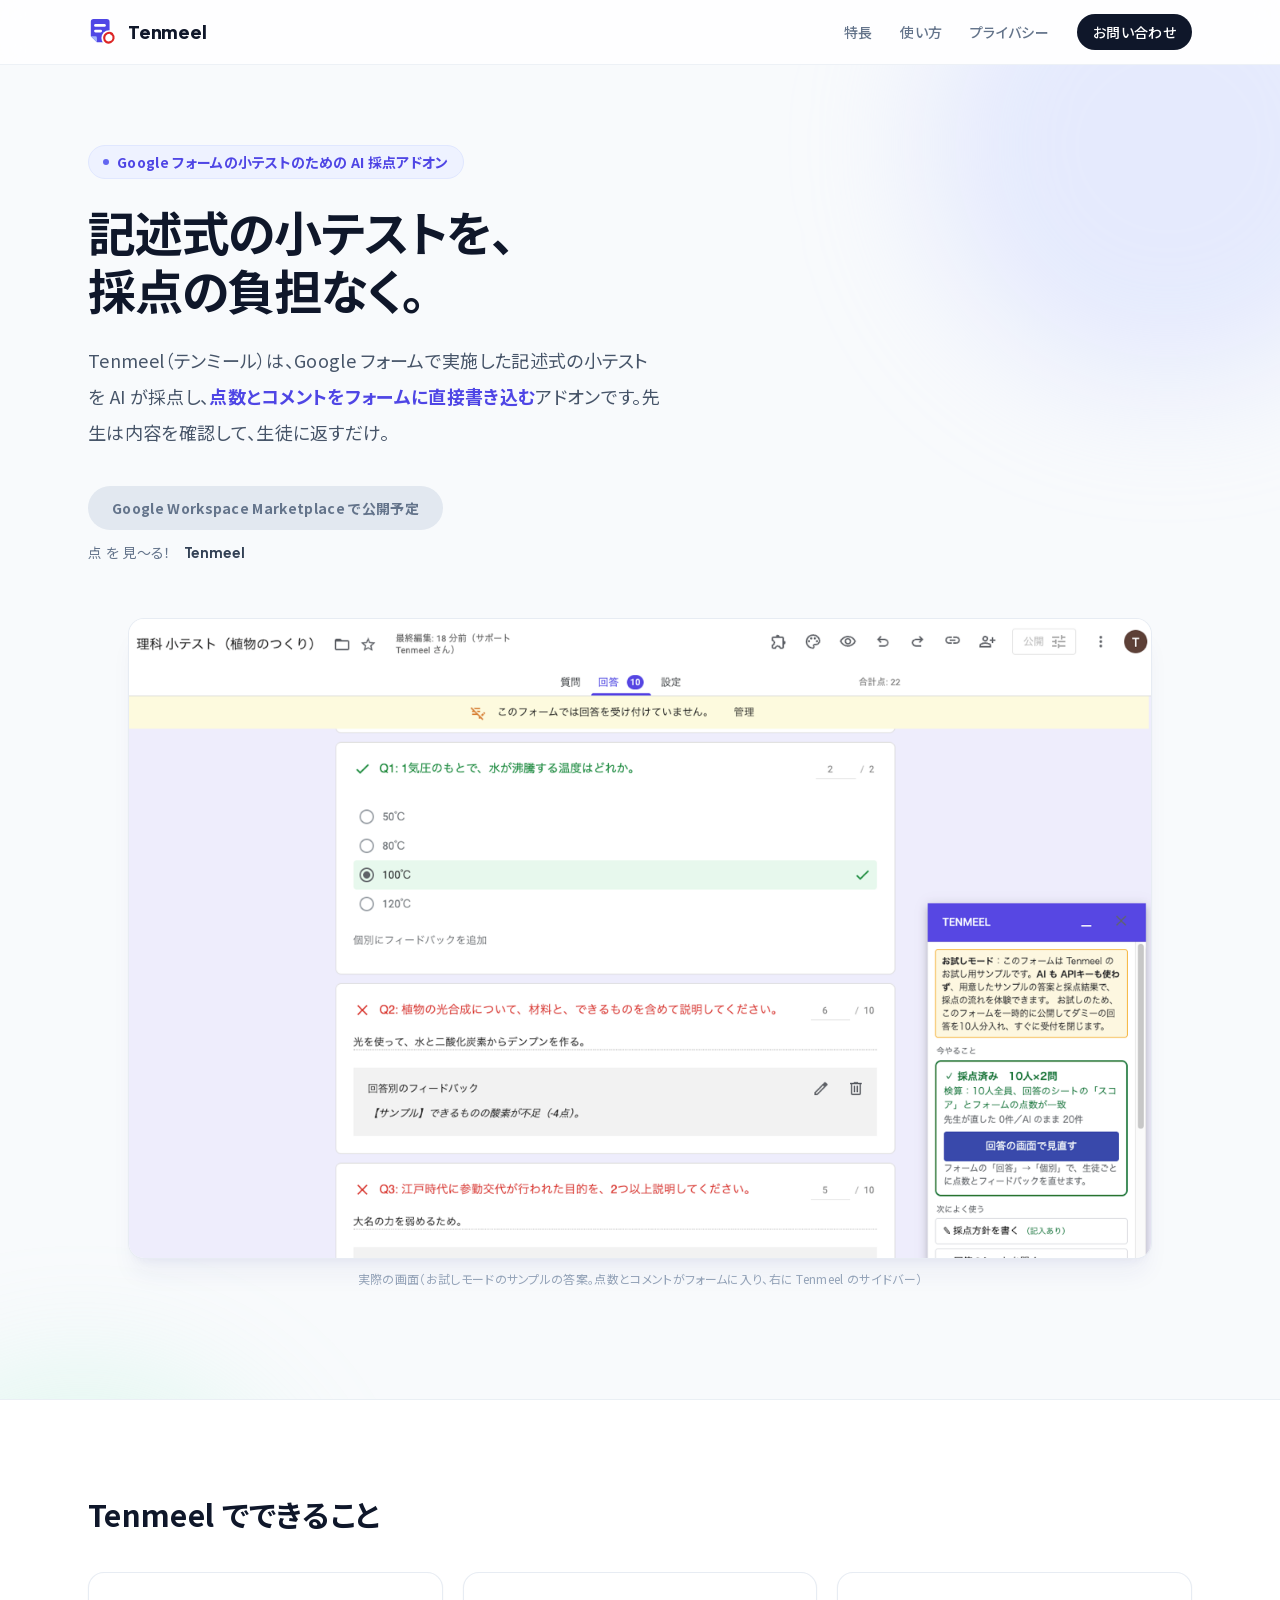
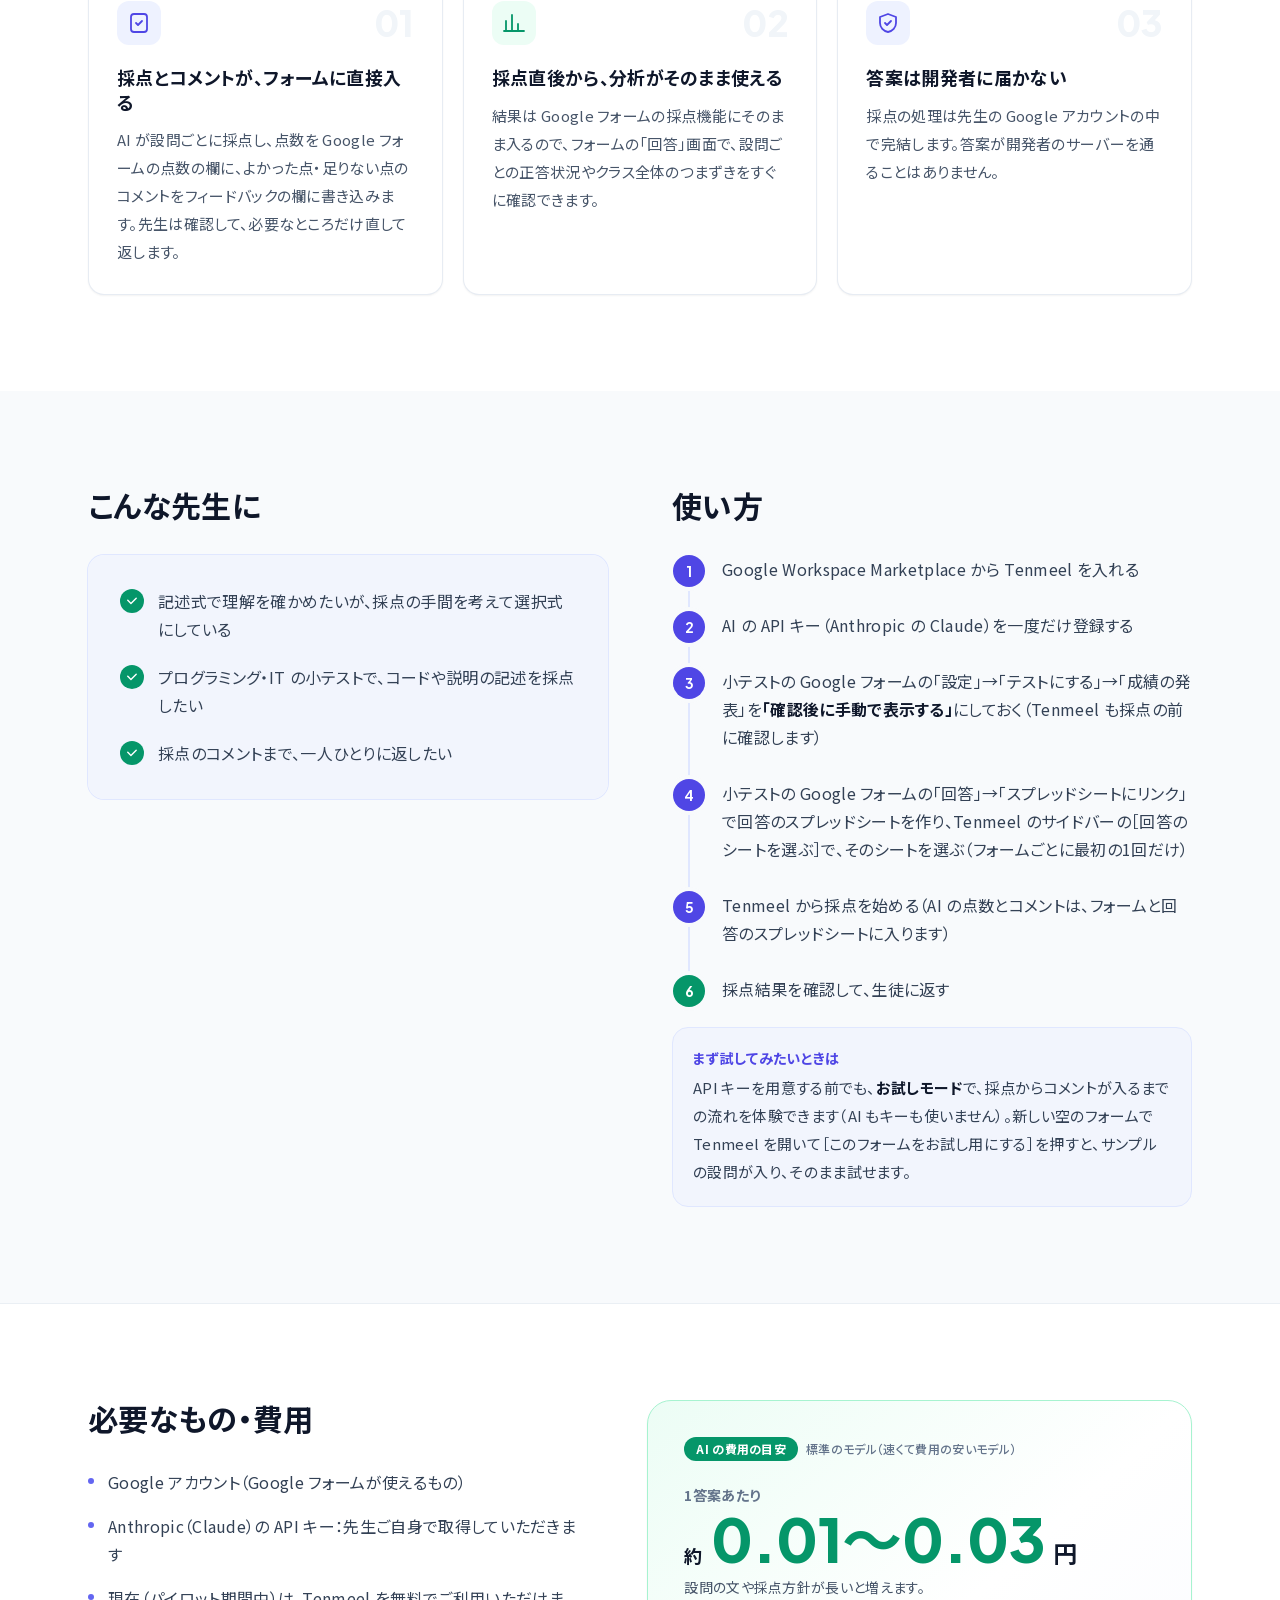
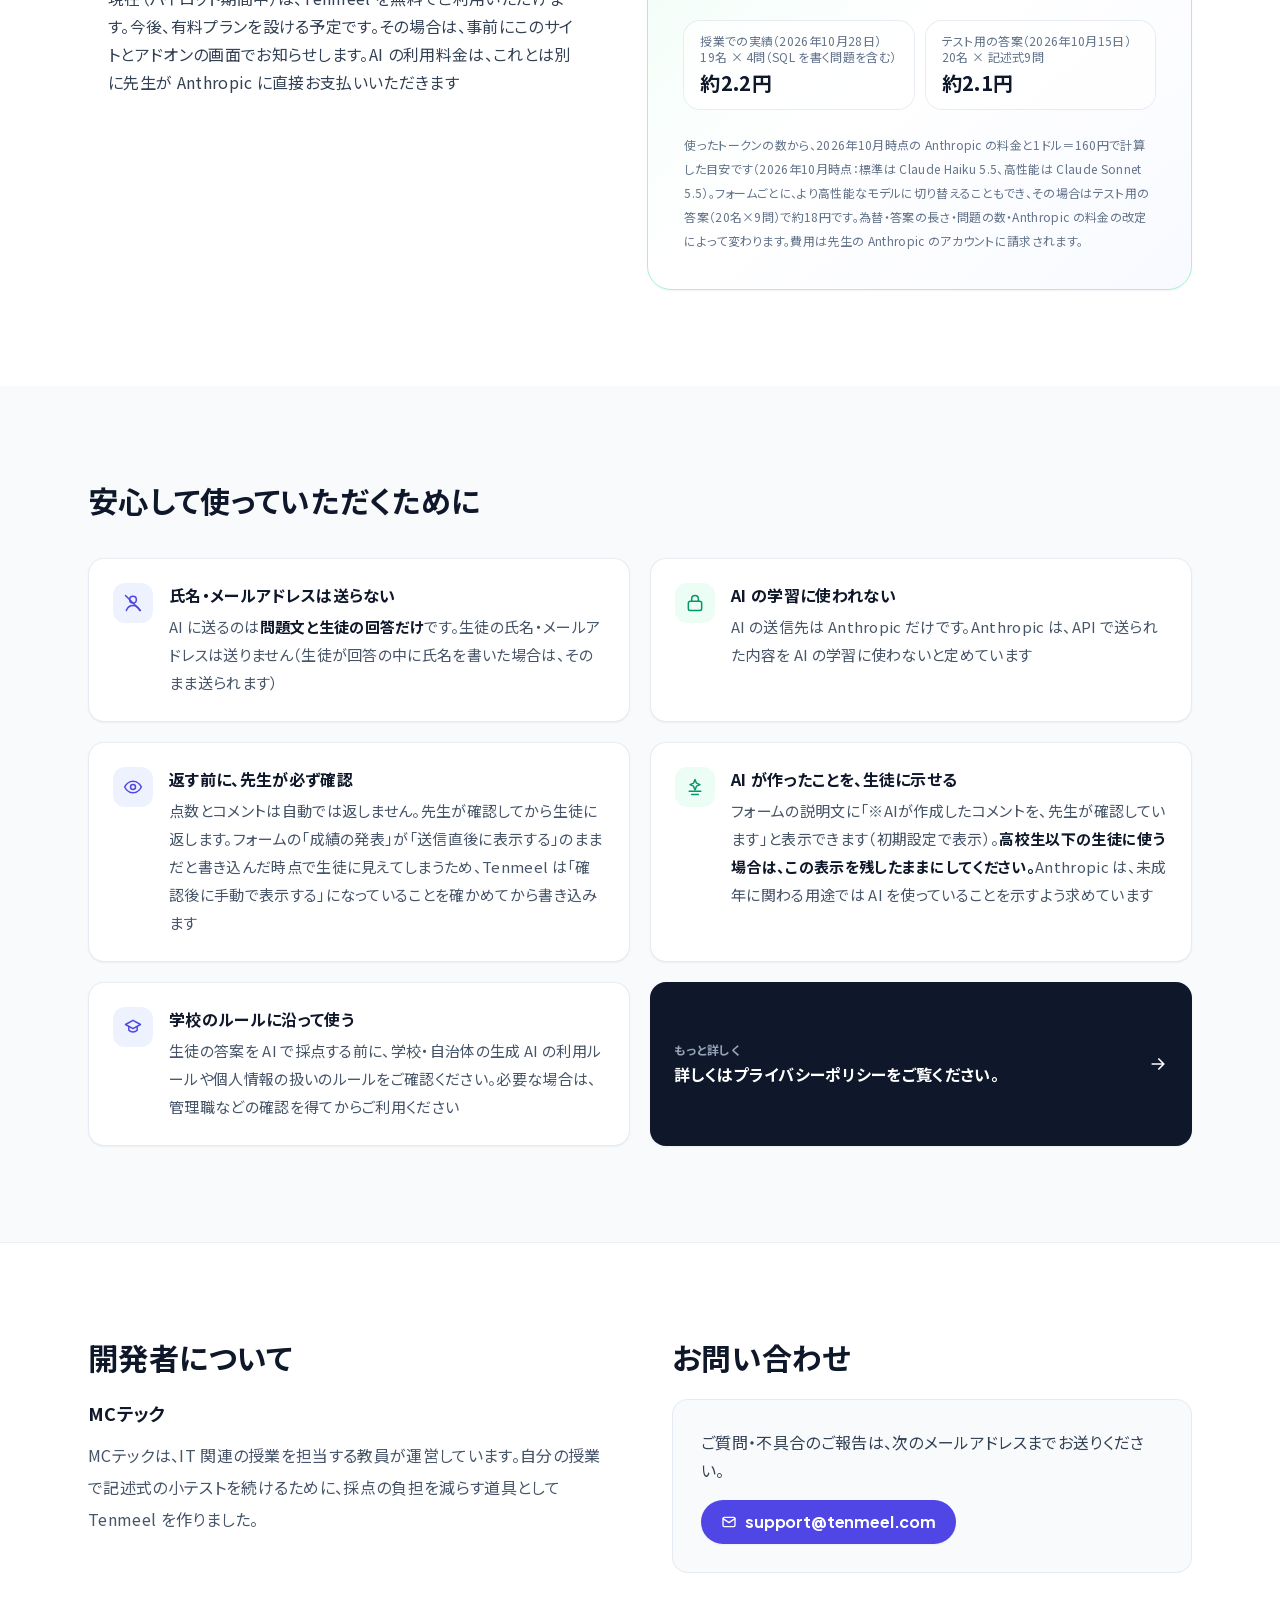
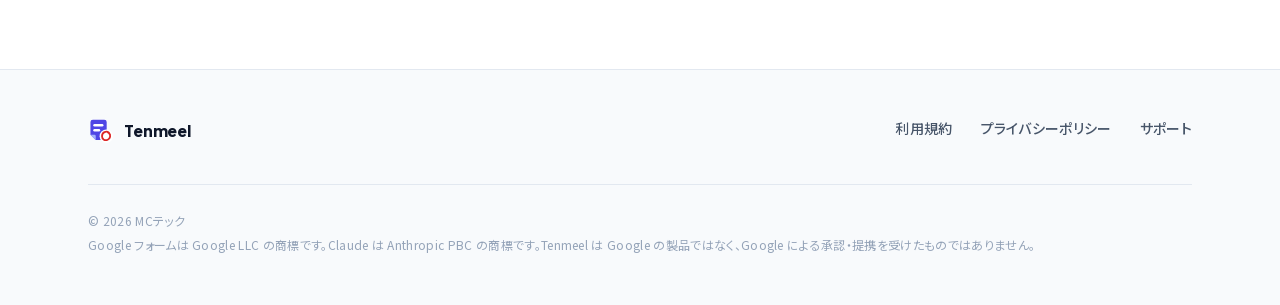
==== commit ff3790db: "サポートページを追加、トップの画面イメージを実際の画面に差し替え、ポリシー3章の説明を直す（照合用の番号・正解の例・回答の ID、日英、最終更新日 11/7）、フッターにサポートへのリンク Co-Au" ====
--- a/index.html
+++ b/index.html
@@ -37,7 +37,7 @@
         <div class="absolute -top-40 right-[-10%] h-[480px] w-[480px] rounded-full bg-indigo-200/40 blur-3xl"></div>
         <div class="absolute bottom-[-30%] left-[-10%] h-[420px] w-[420px] rounded-full bg-emerald-200/30 blur-3xl"></div>
       </div>
-      <div class="relative mx-auto grid max-w-6xl items-center gap-12 px-4 pb-20 pt-14 sm:px-6 sm:pt-20 lg:grid-cols-[1.05fr_1fr] lg:gap-14 lg:pb-28">
+      <div class="relative mx-auto grid max-w-6xl items-center gap-12 px-4 pb-20 pt-14 sm:px-6 sm:pt-20 lg:gap-14 lg:pb-28">
         <div>
           <p class="inline-flex items-center gap-2 rounded-full border border-indigo-100 bg-indigo-50 px-3.5 py-1.5 text-xs font-bold text-indigo-600 sm:text-sm">
             <span class="h-1.5 w-1.5 rounded-full bg-indigo-500"></span>
@@ -58,41 +58,11 @@
           </div>
         </div>
 
-        <!-- 採点プレビュー（CSS で描いた画面イメージ） -->
-        <figure class="relative mx-auto w-full max-w-md lg:max-w-none">
-          <div class="overflow-hidden rounded-2xl border border-slate-200/80 bg-white shadow-xl shadow-indigo-900/5">
-            <div class="h-2 bg-indigo-600"></div>
-            <div class="flex items-center justify-between border-b border-slate-100 px-5 py-3.5">
-              <div>
-                <p class="text-sm font-bold text-slate-900">小テスト 第3回：Web のしくみ</p>
-                <p class="text-xs text-slate-400">回答 12 / 20 ・ 問2</p>
-              </div>
-              <span class="flex-none whitespace-nowrap rounded-full bg-emerald-50 px-2.5 py-1 text-xs font-bold text-emerald-600">採点済み</span>
-            </div>
-            <div class="space-y-4 px-5 py-5">
-              <div>
-                <p class="text-xs font-bold text-slate-400">問2　HTTP の役割を説明しなさい。（5点）</p>
-                <p class="mt-2 rounded-xl bg-slate-50 px-4 py-3 text-sm leading-7 text-slate-700">
-                  Web サーバーとクライアントの間で、ブラウザがページを要求するときの通信の決まり（プロトコル）。
-                </p>
-              </div>
-              <div class="flex items-center gap-2">
-                <span class="inline-flex items-center gap-1.5 rounded-full bg-emerald-600 px-3 py-1 text-xs font-bold text-white">
-                  <svg viewBox="0 0 20 20" fill="currentColor" class="h-3.5 w-3.5" aria-hidden="true"><path fill-rule="evenodd" d="M16.7 5.3a1 1 0 0 1 0 1.4l-7.5 7.5a1 1 0 0 1-1.4 0L3.3 9.7a1 1 0 1 1 1.4-1.4l3.8 3.8 6.8-6.8a1 1 0 0 1 1.4 0Z" clip-rule="evenodd"/></svg>
-                  点数：3 / 5 点
-                </span>
-                <span class="text-xs text-slate-400">Tenmeel が書き込み</span>
-              </div>
-              <div class="rounded-xl border border-indigo-100 bg-indigo-50/60 px-4 py-3">
-                <p class="flex items-center gap-1.5 text-xs font-bold text-indigo-600">
-                  <svg viewBox="0 0 20 20" fill="currentColor" class="h-3.5 w-3.5" aria-hidden="true"><path d="M10 2.5l1.6 4 4 1.6-4 1.6-1.6 4-1.6-4-4-1.6 4-1.6L10 2.5Zm5.5 9.5.8 2 2 .8-2 .8-.8 2-.8-2-2-.8 2-.8.8-2Z"/></svg>
-                  AI のコメント
-                </p>
-                <p class="mt-1.5 text-sm leading-7 text-slate-700">サーバーが返すレスポンスについての説明が不足（-2点）。</p>
-              </div>
-            </div>
-          </div>
-          <figcaption class="mt-3 text-center text-xs text-slate-400">画面イメージ（サンプル）</figcaption>
+        <!-- 実際の画面（お試しモード。画面写真/掲載用/画面02.png と同じ。11/7 川本さんの判断で CSS の画面イメージから差し替え） -->
+        <figure class="mx-auto w-full max-w-5xl">
+          <img src="/img/screen-grading.png" width="1280" height="800" loading="eager" class="h-auto w-full rounded-2xl border border-slate-200/80 bg-white shadow-xl shadow-indigo-900/5"
+            alt="Google フォームの「回答」→「個別」の画面。記述式の設問に、Tenmeel が書き込んだ点数（6 / 10）とフィードバックのコメントが入っている。右側に Tenmeel のサイドバーがあり、「採点済み 10人×2問」と検算の結果が出ている。">
+          <figcaption class="mt-3 text-center text-xs text-slate-400">実際の画面（お試しモードのサンプルの答案。点数とコメントがフォームに入り、右に Tenmeel のサイドバー）</figcaption>
         </figure>
       </div>
     </section>
@@ -197,7 +167,7 @@
     </section>
 
     <!-- 必要なもの・費用 -->
-    <section class="border-t border-slate-200/70 bg-white py-20 sm:py-24">
+    <section id="pricing" class="border-t border-slate-200/70 bg-white py-20 sm:py-24">
       <div class="mx-auto grid max-w-6xl items-start gap-12 px-4 sm:px-6 lg:grid-cols-[1fr_1.1fr] lg:gap-16">
         <div>
           <h2 class="text-2xl font-bold text-slate-900 sm:text-3xl">必要なもの・費用</h2>
@@ -318,7 +288,7 @@
         <nav aria-label="フッター" class="flex flex-wrap gap-x-7 gap-y-3 text-sm font-medium text-slate-600">
           <a class="hover:text-slate-900" href="/terms/">利用規約</a>
           <a class="hover:text-slate-900" href="/privacy/">プライバシーポリシー</a>
-          <a class="hover:text-slate-900" href="mailto:support@tenmeel.com">お問い合わせ</a>
+          <a class="hover:text-slate-900" href="/support/">サポート</a>
         </nav>
       </div>
       <div class="mt-10 border-t border-slate-200 pt-6 text-xs leading-6 text-slate-400">
--- a/tw.css
+++ b/tw.css
@@ -1 +1 @@
-*,:after,:before{--tw-border-spacing-x:0;--tw-border-spacing-y:0;--tw-translate-x:0;--tw-translate-y:0;--tw-rotate:0;--tw-skew-x:0;--tw-skew-y:0;--tw-scale-x:1;--tw-scale-y:1;--tw-pan-x: ;--tw-pan-y: ;--tw-pinch-zoom: ;--tw-scroll-snap-strictness:proximity;--tw-gradient-from-position: ;--tw-gradient-via-position: ;--tw-gradient-to-position: ;--tw-ordinal: ;--tw-slashed-zero: ;--tw-numeric-figure: ;--tw-numeric-spacing: ;--tw-numeric-fraction: ;--tw-ring-inset: ;--tw-ring-offset-width:0px;--tw-ring-offset-color:#fff;--tw-ring-color:rgba(59,130,246,.5);--tw-ring-offset-shadow:0 0 #0000;--tw-ring-shadow:0 0 #0000;--tw-shadow:0 0 #0000;--tw-shadow-colored:0 0 #0000;--tw-blur: ;--tw-brightness: ;--tw-contrast: ;--tw-grayscale: ;--tw-hue-rotate: ;--tw-invert: ;--tw-saturate: ;--tw-sepia: ;--tw-drop-shadow: ;--tw-backdrop-blur: ;--tw-backdrop-brightness: ;--tw-backdrop-contrast: ;--tw-backdrop-grayscale: ;--tw-backdrop-hue-rotate: ;--tw-backdrop-invert: ;--tw-backdrop-opacity: ;--tw-backdrop-saturate: ;--tw-backdrop-sepia: ;--tw-contain-size: ;--tw-contain-layout: ;--tw-contain-paint: ;--tw-contain-style: }::backdrop{--tw-border-spacing-x:0;--tw-border-spacing-y:0;--tw-translate-x:0;--tw-translate-y:0;--tw-rotate:0;--tw-skew-x:0;--tw-skew-y:0;--tw-scale-x:1;--tw-scale-y:1;--tw-pan-x: ;--tw-pan-y: ;--tw-pinch-zoom: ;--tw-scroll-snap-strictness:proximity;--tw-gradient-from-position: ;--tw-gradient-via-position: ;--tw-gradient-to-position: ;--tw-ordinal: ;--tw-slashed-zero: ;--tw-numeric-figure: ;--tw-numeric-spacing: ;--tw-numeric-fraction: ;--tw-ring-inset: ;--tw-ring-offset-width:0px;--tw-ring-offset-color:#fff;--tw-ring-color:rgba(59,130,246,.5);--tw-ring-offset-shadow:0 0 #0000;--tw-ring-shadow:0 0 #0000;--tw-shadow:0 0 #0000;--tw-shadow-colored:0 0 #0000;--tw-blur: ;--tw-brightness: ;--tw-contrast: ;--tw-grayscale: ;--tw-hue-rotate: ;--tw-invert: ;--tw-saturate: ;--tw-sepia: ;--tw-drop-shadow: ;--tw-backdrop-blur: ;--tw-backdrop-brightness: ;--tw-backdrop-contrast: ;--tw-backdrop-grayscale: ;--tw-backdrop-hue-rotate: ;--tw-backdrop-invert: ;--tw-backdrop-opacity: ;--tw-backdrop-saturate: ;--tw-backdrop-sepia: ;--tw-contain-size: ;--tw-contain-layout: ;--tw-contain-paint: ;--tw-contain-style: }/*! tailwindcss v3.4.17 | MIT License | https://tailwindcss.com*/*,:after,:before{box-sizing:border-box;border:0 solid #e5e7eb}:after,:before{--tw-content:""}:host,html{line-height:1.5;-webkit-text-size-adjust:100%;-moz-tab-size:4;-o-tab-size:4;tab-size:4;font-family:Noto Sans JP,Hiragino Sans,Hiragino Kaku Gothic ProN,Meiryo,system-ui,sans-serif;font-feature-settings:normal;font-variation-settings:normal;-webkit-tap-highlight-color:transparent}body{margin:0;line-height:inherit}hr{height:0;color:inherit;border-top-width:1px}abbr:where([title]){-webkit-text-decoration:underline dotted;text-decoration:underline dotted}h1,h2,h3,h4,h5,h6{font-size:inherit;font-weight:inherit}a{color:inherit;text-decoration:inherit}b,strong{font-weight:bolder}code,kbd,pre,samp{font-family:ui-monospace,SFMono-Regular,Menlo,Monaco,Consolas,Liberation Mono,Courier New,monospace;font-feature-settings:normal;font-variation-settings:normal;font-size:1em}small{font-size:80%}sub,sup{font-size:75%;line-height:0;position:relative;vertical-align:baseline}sub{bottom:-.25em}sup{top:-.5em}table{text-indent:0;border-color:inherit;border-collapse:collapse}button,input,optgroup,select,textarea{font-family:inherit;font-feature-settings:inherit;font-variation-settings:inherit;font-size:100%;font-weight:inherit;line-height:inherit;letter-spacing:inherit;color:inherit;margin:0;padding:0}button,select{text-transform:none}button,input:where([type=button]),input:where([type=reset]),input:where([type=submit]){-webkit-appearance:button;background-color:transparent;background-image:none}:-moz-focusring{outline:auto}:-moz-ui-invalid{box-shadow:none}progress{vertical-align:baseline}::-webkit-inner-spin-button,::-webkit-outer-spin-button{height:auto}[type=search]{-webkit-appearance:textfield;outline-offset:-2px}::-webkit-search-decoration{-webkit-appearance:none}::-webkit-file-upload-button{-webkit-appearance:button;font:inherit}summary{display:list-item}blockquote,dd,dl,figure,h1,h2,h3,h4,h5,h6,hr,p,pre{margin:0}fieldset{margin:0}fieldset,legend{padding:0}menu,ol,ul{list-style:none;margin:0;padding:0}dialog{padding:0}textarea{resize:vertical}input::-moz-placeholder,textarea::-moz-placeholder{opacity:1;color:#9ca3af}input::placeholder,textarea::placeholder{opacity:1;color:#9ca3af}[role=button],button{cursor:pointer}:disabled{cursor:default}audio,canvas,embed,iframe,img,object,svg,video{display:block;vertical-align:middle}img,video{max-width:100%;height:auto}[hidden]:where(:not([hidden=until-found])){display:none}.container{width:100%}@media (min-width:640px){.container{max-width:640px}}@media (min-width:768px){.container{max-width:768px}}@media (min-width:1024px){.container{max-width:1024px}}@media (min-width:1280px){.container{max-width:1280px}}@media (min-width:1536px){.container{max-width:1536px}}.pointer-events-none{pointer-events:none}.absolute{position:absolute}.relative{position:relative}.sticky{position:sticky}.inset-0{inset:0}.-left-\[49px\]{left:-49px}.-top-40{top:-10rem}.bottom-\[-30\%\]{bottom:-30%}.left-\[-10\%\]{left:-10%}.right-\[-10\%\]{right:-10%}.top-0{top:0}.z-50{z-index:50}.mx-auto{margin-left:auto;margin-right:auto}.mb-4{margin-bottom:1rem}.mb-8{margin-bottom:2rem}.ml-3{margin-left:.75rem}.ml-4{margin-left:1rem}.mt-0\.5{margin-top:.125rem}.mt-1{margin-top:.25rem}.mt-1\.5{margin-top:.375rem}.mt-10{margin-top:2.5rem}.mt-2{margin-top:.5rem}.mt-2\.5{margin-top:.625rem}.mt-3{margin-top:.75rem}.mt-4{margin-top:1rem}.mt-5{margin-top:1.25rem}.mt-6{margin-top:1.5rem}.mt-8{margin-top:2rem}.mt-9{margin-top:2.25rem}.block{display:block}.flex{display:flex}.inline-flex{display:inline-flex}.table{display:table}.grid{display:grid}.hidden{display:none}.h-1\.5{height:.375rem}.h-10{height:2.5rem}.h-11{height:2.75rem}.h-16{height:4rem}.h-2{height:.5rem}.h-3\.5{height:.875rem}.h-4{height:1rem}.h-5{height:1.25rem}.h-6{height:1.5rem}.h-8{height:2rem}.h-\[26px\]{height:26px}.h-\[30px\]{height:30px}.h-\[420px\]{height:420px}.h-\[480px\]{height:480px}.w-1\.5{width:.375rem}.w-10{width:2.5rem}.w-11{width:2.75rem}.w-3\.5{width:.875rem}.w-4{width:1rem}.w-5{width:1.25rem}.w-6{width:1.5rem}.w-8{width:2rem}.w-\[26px\]{width:26px}.w-\[30px\]{width:30px}.w-\[420px\]{width:420px}.w-\[480px\]{width:480px}.w-full{width:100%}.max-w-3xl{max-width:48rem}.max-w-6xl{max-width:72rem}.max-w-md{max-width:28rem}.max-w-xl{max-width:36rem}.flex-none{flex:none}.cursor-default{cursor:default}.flex-col{flex-direction:column}.flex-wrap{flex-wrap:wrap}.items-start{align-items:flex-start}.items-center{align-items:center}.items-baseline{align-items:baseline}.justify-center{justify-content:center}.justify-between{justify-content:space-between}.gap-1\.5{gap:.375rem}.gap-12{gap:3rem}.gap-2{gap:.5rem}.gap-2\.5{gap:.625rem}.gap-3{gap:.75rem}.gap-3\.5{gap:.875rem}.gap-4{gap:1rem}.gap-5{gap:1.25rem}.gap-8{gap:2rem}.gap-x-2{-moz-column-gap:.5rem;column-gap:.5rem}.gap-x-7{-moz-column-gap:1.75rem;column-gap:1.75rem}.gap-y-3{row-gap:.75rem}.space-y-4>:not([hidden])~:not([hidden]){--tw-space-y-reverse:0;margin-top:calc(1rem*(1 - var(--tw-space-y-reverse)));margin-bottom:calc(1rem*var(--tw-space-y-reverse))}.space-y-5>:not([hidden])~:not([hidden]){--tw-space-y-reverse:0;margin-top:calc(1.25rem*(1 - var(--tw-space-y-reverse)));margin-bottom:calc(1.25rem*var(--tw-space-y-reverse))}.space-y-7>:not([hidden])~:not([hidden]){--tw-space-y-reverse:0;margin-top:calc(1.75rem*(1 - var(--tw-space-y-reverse)));margin-bottom:calc(1.75rem*var(--tw-space-y-reverse))}.overflow-hidden{overflow:hidden}.whitespace-nowrap{white-space:nowrap}.rounded-2xl{border-radius:1rem}.rounded-3xl{border-radius:1.5rem}.rounded-full{border-radius:9999px}.rounded-xl{border-radius:.75rem}.border{border-width:1px}.border-b{border-bottom-width:1px}.border-l-2{border-left-width:2px}.border-t{border-top-width:1px}.border-amber-200{--tw-border-opacity:1;border-color:rgb(253 230 138/var(--tw-border-opacity,1))}.border-emerald-200{--tw-border-opacity:1;border-color:rgb(167 243 208/var(--tw-border-opacity,1))}.border-indigo-100{--tw-border-opacity:1;border-color:rgb(224 231 255/var(--tw-border-opacity,1))}.border-slate-100{--tw-border-opacity:1;border-color:rgb(241 245 249/var(--tw-border-opacity,1))}.border-slate-200{--tw-border-opacity:1;border-color:rgb(226 232 240/var(--tw-border-opacity,1))}.border-slate-200\/60{border-color:rgba(226,232,240,.6)}.border-slate-200\/70{border-color:rgba(226,232,240,.7)}.border-slate-200\/80{border-color:rgba(226,232,240,.8)}.bg-amber-50{--tw-bg-opacity:1;background-color:rgb(255 251 235/var(--tw-bg-opacity,1))}.bg-emerald-200\/30{background-color:rgba(167,243,208,.3)}.bg-emerald-50{--tw-bg-opacity:1;background-color:rgb(236 253 245/var(--tw-bg-opacity,1))}.bg-emerald-600{--tw-bg-opacity:1;background-color:rgb(5 150 105/var(--tw-bg-opacity,1))}.bg-indigo-200\/40{background-color:rgba(199,210,254,.4)}.bg-indigo-50{--tw-bg-opacity:1;background-color:rgb(238 242 255/var(--tw-bg-opacity,1))}.bg-indigo-50\/50{background-color:rgba(238,242,255,.5)}.bg-indigo-50\/60{background-color:rgba(238,242,255,.6)}.bg-indigo-500{--tw-bg-opacity:1;background-color:rgb(99 102 241/var(--tw-bg-opacity,1))}.bg-indigo-600{--tw-bg-opacity:1;background-color:rgb(79 70 229/var(--tw-bg-opacity,1))}.bg-slate-200{--tw-bg-opacity:1;background-color:rgb(226 232 240/var(--tw-bg-opacity,1))}.bg-slate-50{--tw-bg-opacity:1;background-color:rgb(248 250 252/var(--tw-bg-opacity,1))}.bg-slate-900{--tw-bg-opacity:1;background-color:rgb(15 23 42/var(--tw-bg-opacity,1))}.bg-white{--tw-bg-opacity:1;background-color:rgb(255 255 255/var(--tw-bg-opacity,1))}.bg-white\/80{background-color:hsla(0,0%,100%,.8)}.bg-gradient-to-br{background-image:linear-gradient(to bottom right,var(--tw-gradient-stops))}.from-emerald-50{--tw-gradient-from:#ecfdf5 var(--tw-gradient-from-position);--tw-gradient-to:rgba(236,253,245,0) var(--tw-gradient-to-position);--tw-gradient-stops:var(--tw-gradient-from),var(--tw-gradient-to)}.via-white{--tw-gradient-to:hsla(0,0%,100%,0) var(--tw-gradient-to-position);--tw-gradient-stops:var(--tw-gradient-from),#fff var(--tw-gradient-via-position),var(--tw-gradient-to)}.to-indigo-50\/40{--tw-gradient-to:rgba(238,242,255,.4) var(--tw-gradient-to-position)}.p-5{padding:1.25rem}.p-6{padding:1.5rem}.p-7{padding:1.75rem}.px-2\.5{padding-left:.625rem;padding-right:.625rem}.px-3{padding-left:.75rem;padding-right:.75rem}.px-3\.5{padding-left:.875rem;padding-right:.875rem}.px-4{padding-left:1rem;padding-right:1rem}.px-5{padding-left:1.25rem;padding-right:1.25rem}.px-6{padding-left:1.5rem;padding-right:1.5rem}.py-1{padding-top:.25rem;padding-bottom:.25rem}.py-1\.5{padding-top:.375rem;padding-bottom:.375rem}.py-12{padding-top:3rem;padding-bottom:3rem}.py-2{padding-top:.5rem;padding-bottom:.5rem}.py-2\.5{padding-top:.625rem;padding-bottom:.625rem}.py-20{padding-top:5rem;padding-bottom:5rem}.py-3{padding-top:.75rem;padding-bottom:.75rem}.py-3\.5{padding-top:.875rem;padding-bottom:.875rem}.py-5{padding-top:1.25rem;padding-bottom:1.25rem}.pb-20{padding-bottom:5rem}.pl-8{padding-left:2rem}.pt-12{padding-top:3rem}.pt-14{padding-top:3.5rem}.pt-6{padding-top:1.5rem}.text-center{text-align:center}.font-display{font-family:Plus Jakarta Sans,Noto Sans JP,system-ui,sans-serif}.font-sans{font-family:Noto Sans JP,Hiragino Sans,Hiragino Kaku Gothic ProN,Meiryo,system-ui,sans-serif}.text-2xl{font-size:1.5rem;line-height:2rem}.text-3xl{font-size:1.875rem;line-height:2.25rem}.text-4xl{font-size:2.25rem;line-height:2.5rem}.text-5xl{font-size:3rem;line-height:1}.text-\[13px\]{font-size:13px}.text-\[15px\]{font-size:15px}.text-\[28px\]{font-size:28px}.text-base{font-size:1rem;line-height:1.5rem}.text-lg{font-size:1.125rem;line-height:1.75rem}.text-sm{font-size:.875rem;line-height:1.25rem}.text-xl{font-size:1.25rem;line-height:1.75rem}.text-xs{font-size:.75rem;line-height:1rem}.font-bold{font-weight:700}.font-extrabold{font-weight:800}.font-medium{font-weight:500}.leading-6{line-height:1.5rem}.leading-7{line-height:1.75rem}.leading-8{line-height:2rem}.leading-snug{line-height:1.375}.leading-tight{line-height:1.25}.tracking-tight{letter-spacing:-.025em}.text-amber-900{--tw-text-opacity:1;color:rgb(120 53 15/var(--tw-text-opacity,1))}.text-emerald-600{--tw-text-opacity:1;color:rgb(5 150 105/var(--tw-text-opacity,1))}.text-indigo-600{--tw-text-opacity:1;color:rgb(79 70 229/var(--tw-text-opacity,1))}.text-slate-100{--tw-text-opacity:1;color:rgb(241 245 249/var(--tw-text-opacity,1))}.text-slate-400{--tw-text-opacity:1;color:rgb(148 163 184/var(--tw-text-opacity,1))}.text-slate-500{--tw-text-opacity:1;color:rgb(100 116 139/var(--tw-text-opacity,1))}.text-slate-600{--tw-text-opacity:1;color:rgb(71 85 105/var(--tw-text-opacity,1))}.text-slate-700{--tw-text-opacity:1;color:rgb(51 65 85/var(--tw-text-opacity,1))}.text-slate-900{--tw-text-opacity:1;color:rgb(15 23 42/var(--tw-text-opacity,1))}.text-white{--tw-text-opacity:1;color:rgb(255 255 255/var(--tw-text-opacity,1))}.antialiased{-webkit-font-smoothing:antialiased;-moz-osx-font-smoothing:grayscale}.shadow-sm{--tw-shadow:0 1px 2px 0 rgba(0,0,0,.05);--tw-shadow-colored:0 1px 2px 0 var(--tw-shadow-color)}.shadow-sm,.shadow-xl{box-shadow:var(--tw-ring-offset-shadow,0 0 #0000),var(--tw-ring-shadow,0 0 #0000),var(--tw-shadow)}.shadow-xl{--tw-shadow:0 20px 25px -5px rgba(0,0,0,.1),0 8px 10px -6px rgba(0,0,0,.1);--tw-shadow-colored:0 20px 25px -5px var(--tw-shadow-color),0 8px 10px -6px var(--tw-shadow-color)}.shadow-indigo-900\/5{--tw-shadow-color:rgba(49,46,129,.05);--tw-shadow:var(--tw-shadow-colored)}.ring-1{--tw-ring-offset-shadow:var(--tw-ring-inset) 0 0 0 var(--tw-ring-offset-width) var(--tw-ring-offset-color);--tw-ring-shadow:var(--tw-ring-inset) 0 0 0 calc(1px + var(--tw-ring-offset-width)) var(--tw-ring-color)}.ring-1,.ring-4{box-shadow:var(--tw-ring-offset-shadow),var(--tw-ring-shadow),var(--tw-shadow,0 0 #0000)}.ring-4{--tw-ring-offset-shadow:var(--tw-ring-inset) 0 0 0 var(--tw-ring-offset-width) var(--tw-ring-offset-color);--tw-ring-shadow:var(--tw-ring-inset) 0 0 0 calc(4px + var(--tw-ring-offset-width)) var(--tw-ring-color)}.ring-indigo-100{--tw-ring-opacity:1;--tw-ring-color:rgb(224 231 255/var(--tw-ring-opacity,1))}.ring-slate-200\/80{--tw-ring-color:rgba(226,232,240,.8)}.ring-slate-50{--tw-ring-opacity:1;--tw-ring-color:rgb(248 250 252/var(--tw-ring-opacity,1))}.blur-3xl{--tw-blur:blur(64px);filter:var(--tw-blur) var(--tw-brightness) var(--tw-contrast) var(--tw-grayscale) var(--tw-hue-rotate) var(--tw-invert) var(--tw-saturate) var(--tw-sepia) var(--tw-drop-shadow)}.backdrop-blur-md{--tw-backdrop-blur:blur(12px);-webkit-backdrop-filter:var(--tw-backdrop-blur) var(--tw-backdrop-brightness) var(--tw-backdrop-contrast) var(--tw-backdrop-grayscale) var(--tw-backdrop-hue-rotate) var(--tw-backdrop-invert) var(--tw-backdrop-opacity) var(--tw-backdrop-saturate) var(--tw-backdrop-sepia);backdrop-filter:var(--tw-backdrop-blur) var(--tw-backdrop-brightness) var(--tw-backdrop-contrast) var(--tw-backdrop-grayscale) var(--tw-backdrop-hue-rotate) var(--tw-backdrop-invert) var(--tw-backdrop-opacity) var(--tw-backdrop-saturate) var(--tw-backdrop-sepia)}.transition{transition-property:color,background-color,border-color,text-decoration-color,fill,stroke,opacity,box-shadow,transform,filter,-webkit-backdrop-filter;transition-property:color,background-color,border-color,text-decoration-color,fill,stroke,opacity,box-shadow,transform,filter,backdrop-filter;transition-property:color,background-color,border-color,text-decoration-color,fill,stroke,opacity,box-shadow,transform,filter,backdrop-filter,-webkit-backdrop-filter;transition-timing-function:cubic-bezier(.4,0,.2,1);transition-duration:.15s}.hover\:bg-indigo-500:hover{--tw-bg-opacity:1;background-color:rgb(99 102 241/var(--tw-bg-opacity,1))}.hover\:bg-slate-700:hover{--tw-bg-opacity:1;background-color:rgb(51 65 85/var(--tw-bg-opacity,1))}.hover\:bg-slate-800:hover{--tw-bg-opacity:1;background-color:rgb(30 41 59/var(--tw-bg-opacity,1))}.hover\:text-slate-900:hover{--tw-text-opacity:1;color:rgb(15 23 42/var(--tw-text-opacity,1))}.group:hover .group-hover\:translate-x-1{--tw-translate-x:0.25rem;transform:translate(var(--tw-translate-x),var(--tw-translate-y)) rotate(var(--tw-rotate)) skewX(var(--tw-skew-x)) skewY(var(--tw-skew-y)) scaleX(var(--tw-scale-x)) scaleY(var(--tw-scale-y))}@media (min-width:400px){.min-\[400px\]\:inline{display:inline}.min-\[400px\]\:gap-5{gap:1.25rem}.min-\[400px\]\:text-4xl{font-size:2.25rem;line-height:2.5rem}}@media (min-width:640px){.sm\:inline{display:inline}.sm\:grid-cols-2{grid-template-columns:repeat(2,minmax(0,1fr))}.sm\:flex-row{flex-direction:row}.sm\:items-start{align-items:flex-start}.sm\:justify-between{justify-content:space-between}.sm\:gap-7{gap:1.75rem}.sm\:p-7{padding:1.75rem}.sm\:p-8{padding:2rem}.sm\:p-9{padding:2.25rem}.sm\:px-4{padding-left:1rem;padding-right:1rem}.sm\:px-6{padding-left:1.5rem;padding-right:1.5rem}.sm\:py-24{padding-top:6rem;padding-bottom:6rem}.sm\:pt-16{padding-top:4rem}.sm\:pt-20{padding-top:5rem}.sm\:text-3xl{font-size:1.875rem;line-height:2.25rem}.sm\:text-4xl{font-size:2.25rem;line-height:2.5rem}.sm\:text-5xl{font-size:3rem;line-height:1}.sm\:text-6xl{font-size:3.75rem;line-height:1}.sm\:text-lg{font-size:1.125rem;line-height:1.75rem}.sm\:text-sm{font-size:.875rem;line-height:1.25rem}.sm\:leading-9{line-height:2.25rem}.sm\:leading-\[1\.2\]{line-height:1.2}}@media (min-width:768px){.md\:grid-cols-2{grid-template-columns:repeat(2,minmax(0,1fr))}.md\:grid-cols-3{grid-template-columns:repeat(3,minmax(0,1fr))}}@media (min-width:1024px){.lg\:max-w-none{max-width:none}.lg\:grid-cols-2{grid-template-columns:repeat(2,minmax(0,1fr))}.lg\:grid-cols-\[1\.05fr_1fr\]{grid-template-columns:1.05fr 1fr}.lg\:grid-cols-\[1fr_1\.1fr\]{grid-template-columns:1fr 1.1fr}.lg\:gap-14{gap:3.5rem}.lg\:gap-16{gap:4rem}.lg\:pb-28{padding-bottom:7rem}}+*,:after,:before{--tw-border-spacing-x:0;--tw-border-spacing-y:0;--tw-translate-x:0;--tw-translate-y:0;--tw-rotate:0;--tw-skew-x:0;--tw-skew-y:0;--tw-scale-x:1;--tw-scale-y:1;--tw-pan-x: ;--tw-pan-y: ;--tw-pinch-zoom: ;--tw-scroll-snap-strictness:proximity;--tw-gradient-from-position: ;--tw-gradient-via-position: ;--tw-gradient-to-position: ;--tw-ordinal: ;--tw-slashed-zero: ;--tw-numeric-figure: ;--tw-numeric-spacing: ;--tw-numeric-fraction: ;--tw-ring-inset: ;--tw-ring-offset-width:0px;--tw-ring-offset-color:#fff;--tw-ring-color:rgba(59,130,246,.5);--tw-ring-offset-shadow:0 0 #0000;--tw-ring-shadow:0 0 #0000;--tw-shadow:0 0 #0000;--tw-shadow-colored:0 0 #0000;--tw-blur: ;--tw-brightness: ;--tw-contrast: ;--tw-grayscale: ;--tw-hue-rotate: ;--tw-invert: ;--tw-saturate: ;--tw-sepia: ;--tw-drop-shadow: ;--tw-backdrop-blur: ;--tw-backdrop-brightness: ;--tw-backdrop-contrast: ;--tw-backdrop-grayscale: ;--tw-backdrop-hue-rotate: ;--tw-backdrop-invert: ;--tw-backdrop-opacity: ;--tw-backdrop-saturate: ;--tw-backdrop-sepia: ;--tw-contain-size: ;--tw-contain-layout: ;--tw-contain-paint: ;--tw-contain-style: }::backdrop{--tw-border-spacing-x:0;--tw-border-spacing-y:0;--tw-translate-x:0;--tw-translate-y:0;--tw-rotate:0;--tw-skew-x:0;--tw-skew-y:0;--tw-scale-x:1;--tw-scale-y:1;--tw-pan-x: ;--tw-pan-y: ;--tw-pinch-zoom: ;--tw-scroll-snap-strictness:proximity;--tw-gradient-from-position: ;--tw-gradient-via-position: ;--tw-gradient-to-position: ;--tw-ordinal: ;--tw-slashed-zero: ;--tw-numeric-figure: ;--tw-numeric-spacing: ;--tw-numeric-fraction: ;--tw-ring-inset: ;--tw-ring-offset-width:0px;--tw-ring-offset-color:#fff;--tw-ring-color:rgba(59,130,246,.5);--tw-ring-offset-shadow:0 0 #0000;--tw-ring-shadow:0 0 #0000;--tw-shadow:0 0 #0000;--tw-shadow-colored:0 0 #0000;--tw-blur: ;--tw-brightness: ;--tw-contrast: ;--tw-grayscale: ;--tw-hue-rotate: ;--tw-invert: ;--tw-saturate: ;--tw-sepia: ;--tw-drop-shadow: ;--tw-backdrop-blur: ;--tw-backdrop-brightness: ;--tw-backdrop-contrast: ;--tw-backdrop-grayscale: ;--tw-backdrop-hue-rotate: ;--tw-backdrop-invert: ;--tw-backdrop-opacity: ;--tw-backdrop-saturate: ;--tw-backdrop-sepia: ;--tw-contain-size: ;--tw-contain-layout: ;--tw-contain-paint: ;--tw-contain-style: }/*! tailwindcss v3.4.17 | MIT License | https://tailwindcss.com*/*,:after,:before{box-sizing:border-box;border:0 solid #e5e7eb}:after,:before{--tw-content:""}:host,html{line-height:1.5;-webkit-text-size-adjust:100%;-moz-tab-size:4;-o-tab-size:4;tab-size:4;font-family:Noto Sans JP,Hiragino Sans,Hiragino Kaku Gothic ProN,Meiryo,system-ui,sans-serif;font-feature-settings:normal;font-variation-settings:normal;-webkit-tap-highlight-color:transparent}body{margin:0;line-height:inherit}hr{height:0;color:inherit;border-top-width:1px}abbr:where([title]){-webkit-text-decoration:underline dotted;text-decoration:underline dotted}h1,h2,h3,h4,h5,h6{font-size:inherit;font-weight:inherit}a{color:inherit;text-decoration:inherit}b,strong{font-weight:bolder}code,kbd,pre,samp{font-family:ui-monospace,SFMono-Regular,Menlo,Monaco,Consolas,Liberation Mono,Courier New,monospace;font-feature-settings:normal;font-variation-settings:normal;font-size:1em}small{font-size:80%}sub,sup{font-size:75%;line-height:0;position:relative;vertical-align:baseline}sub{bottom:-.25em}sup{top:-.5em}table{text-indent:0;border-color:inherit;border-collapse:collapse}button,input,optgroup,select,textarea{font-family:inherit;font-feature-settings:inherit;font-variation-settings:inherit;font-size:100%;font-weight:inherit;line-height:inherit;letter-spacing:inherit;color:inherit;margin:0;padding:0}button,select{text-transform:none}button,input:where([type=button]),input:where([type=reset]),input:where([type=submit]){-webkit-appearance:button;background-color:transparent;background-image:none}:-moz-focusring{outline:auto}:-moz-ui-invalid{box-shadow:none}progress{vertical-align:baseline}::-webkit-inner-spin-button,::-webkit-outer-spin-button{height:auto}[type=search]{-webkit-appearance:textfield;outline-offset:-2px}::-webkit-search-decoration{-webkit-appearance:none}::-webkit-file-upload-button{-webkit-appearance:button;font:inherit}summary{display:list-item}blockquote,dd,dl,figure,h1,h2,h3,h4,h5,h6,hr,p,pre{margin:0}fieldset{margin:0}fieldset,legend{padding:0}menu,ol,ul{list-style:none;margin:0;padding:0}dialog{padding:0}textarea{resize:vertical}input::-moz-placeholder,textarea::-moz-placeholder{opacity:1;color:#9ca3af}input::placeholder,textarea::placeholder{opacity:1;color:#9ca3af}[role=button],button{cursor:pointer}:disabled{cursor:default}audio,canvas,embed,iframe,img,object,svg,video{display:block;vertical-align:middle}img,video{max-width:100%;height:auto}[hidden]:where(:not([hidden=until-found])){display:none}.container{width:100%}@media (min-width:640px){.container{max-width:640px}}@media (min-width:768px){.container{max-width:768px}}@media (min-width:1024px){.container{max-width:1024px}}@media (min-width:1280px){.container{max-width:1280px}}@media (min-width:1536px){.container{max-width:1536px}}.pointer-events-none{pointer-events:none}.visible{visibility:visible}.absolute{position:absolute}.relative{position:relative}.sticky{position:sticky}.inset-0{inset:0}.-left-\[49px\]{left:-49px}.-top-40{top:-10rem}.bottom-\[-30\%\]{bottom:-30%}.left-\[-10\%\]{left:-10%}.right-\[-10\%\]{right:-10%}.top-0{top:0}.z-50{z-index:50}.mx-auto{margin-left:auto;margin-right:auto}.mb-4{margin-bottom:1rem}.mb-8{margin-bottom:2rem}.ml-3{margin-left:.75rem}.ml-4{margin-left:1rem}.mt-0\.5{margin-top:.125rem}.mt-1{margin-top:.25rem}.mt-1\.5{margin-top:.375rem}.mt-10{margin-top:2.5rem}.mt-2{margin-top:.5rem}.mt-2\.5{margin-top:.625rem}.mt-3{margin-top:.75rem}.mt-4{margin-top:1rem}.mt-5{margin-top:1.25rem}.mt-6{margin-top:1.5rem}.mt-8{margin-top:2rem}.mt-9{margin-top:2.25rem}.block{display:block}.flex{display:flex}.inline-flex{display:inline-flex}.table{display:table}.grid{display:grid}.contents{display:contents}.hidden{display:none}.h-1\.5{height:.375rem}.h-10{height:2.5rem}.h-11{height:2.75rem}.h-16{height:4rem}.h-3\.5{height:.875rem}.h-4{height:1rem}.h-5{height:1.25rem}.h-6{height:1.5rem}.h-8{height:2rem}.h-\[26px\]{height:26px}.h-\[30px\]{height:30px}.h-\[420px\]{height:420px}.h-\[480px\]{height:480px}.h-auto{height:auto}.w-1\.5{width:.375rem}.w-10{width:2.5rem}.w-11{width:2.75rem}.w-3\.5{width:.875rem}.w-4{width:1rem}.w-5{width:1.25rem}.w-6{width:1.5rem}.w-8{width:2rem}.w-\[26px\]{width:26px}.w-\[30px\]{width:30px}.w-\[420px\]{width:420px}.w-\[480px\]{width:480px}.w-full{width:100%}.max-w-3xl{max-width:48rem}.max-w-5xl{max-width:64rem}.max-w-6xl{max-width:72rem}.max-w-xl{max-width:36rem}.flex-none{flex:none}.cursor-default{cursor:default}.flex-col{flex-direction:column}.flex-wrap{flex-wrap:wrap}.items-start{align-items:flex-start}.items-center{align-items:center}.items-baseline{align-items:baseline}.justify-center{justify-content:center}.justify-between{justify-content:space-between}.gap-12{gap:3rem}.gap-2{gap:.5rem}.gap-2\.5{gap:.625rem}.gap-3{gap:.75rem}.gap-3\.5{gap:.875rem}.gap-4{gap:1rem}.gap-5{gap:1.25rem}.gap-8{gap:2rem}.gap-x-2{-moz-column-gap:.5rem;column-gap:.5rem}.gap-x-7{-moz-column-gap:1.75rem;column-gap:1.75rem}.gap-y-3{row-gap:.75rem}.space-y-4>:not([hidden])~:not([hidden]){--tw-space-y-reverse:0;margin-top:calc(1rem*(1 - var(--tw-space-y-reverse)));margin-bottom:calc(1rem*var(--tw-space-y-reverse))}.space-y-5>:not([hidden])~:not([hidden]){--tw-space-y-reverse:0;margin-top:calc(1.25rem*(1 - var(--tw-space-y-reverse)));margin-bottom:calc(1.25rem*var(--tw-space-y-reverse))}.space-y-7>:not([hidden])~:not([hidden]){--tw-space-y-reverse:0;margin-top:calc(1.75rem*(1 - var(--tw-space-y-reverse)));margin-bottom:calc(1.75rem*var(--tw-space-y-reverse))}.overflow-hidden{overflow:hidden}.whitespace-nowrap{white-space:nowrap}.rounded-2xl{border-radius:1rem}.rounded-3xl{border-radius:1.5rem}.rounded-full{border-radius:9999px}.rounded-xl{border-radius:.75rem}.border{border-width:1px}.border-b{border-bottom-width:1px}.border-l-2{border-left-width:2px}.border-t{border-top-width:1px}.border-emerald-200{--tw-border-opacity:1;border-color:rgb(167 243 208/var(--tw-border-opacity,1))}.border-indigo-100{--tw-border-opacity:1;border-color:rgb(224 231 255/var(--tw-border-opacity,1))}.border-slate-200{--tw-border-opacity:1;border-color:rgb(226 232 240/var(--tw-border-opacity,1))}.border-slate-200\/60{border-color:rgba(226,232,240,.6)}.border-slate-200\/70{border-color:rgba(226,232,240,.7)}.border-slate-200\/80{border-color:rgba(226,232,240,.8)}.bg-emerald-200\/30{background-color:rgba(167,243,208,.3)}.bg-emerald-50{--tw-bg-opacity:1;background-color:rgb(236 253 245/var(--tw-bg-opacity,1))}.bg-emerald-600{--tw-bg-opacity:1;background-color:rgb(5 150 105/var(--tw-bg-opacity,1))}.bg-indigo-200\/40{background-color:rgba(199,210,254,.4)}.bg-indigo-50{--tw-bg-opacity:1;background-color:rgb(238 242 255/var(--tw-bg-opacity,1))}.bg-indigo-50\/50{background-color:rgba(238,242,255,.5)}.bg-indigo-50\/60{background-color:rgba(238,242,255,.6)}.bg-indigo-500{--tw-bg-opacity:1;background-color:rgb(99 102 241/var(--tw-bg-opacity,1))}.bg-indigo-600{--tw-bg-opacity:1;background-color:rgb(79 70 229/var(--tw-bg-opacity,1))}.bg-slate-200{--tw-bg-opacity:1;background-color:rgb(226 232 240/var(--tw-bg-opacity,1))}.bg-slate-50{--tw-bg-opacity:1;background-color:rgb(248 250 252/var(--tw-bg-opacity,1))}.bg-slate-900{--tw-bg-opacity:1;background-color:rgb(15 23 42/var(--tw-bg-opacity,1))}.bg-white{--tw-bg-opacity:1;background-color:rgb(255 255 255/var(--tw-bg-opacity,1))}.bg-white\/80{background-color:hsla(0,0%,100%,.8)}.bg-gradient-to-br{background-image:linear-gradient(to bottom right,var(--tw-gradient-stops))}.from-emerald-50{--tw-gradient-from:#ecfdf5 var(--tw-gradient-from-position);--tw-gradient-to:rgba(236,253,245,0) var(--tw-gradient-to-position);--tw-gradient-stops:var(--tw-gradient-from),var(--tw-gradient-to)}.via-white{--tw-gradient-to:hsla(0,0%,100%,0) var(--tw-gradient-to-position);--tw-gradient-stops:var(--tw-gradient-from),#fff var(--tw-gradient-via-position),var(--tw-gradient-to)}.to-indigo-50\/40{--tw-gradient-to:rgba(238,242,255,.4) var(--tw-gradient-to-position)}.p-5{padding:1.25rem}.p-6{padding:1.5rem}.p-7{padding:1.75rem}.px-3{padding-left:.75rem;padding-right:.75rem}.px-3\.5{padding-left:.875rem;padding-right:.875rem}.px-4{padding-left:1rem;padding-right:1rem}.px-5{padding-left:1.25rem;padding-right:1.25rem}.px-6{padding-left:1.5rem;padding-right:1.5rem}.py-1{padding-top:.25rem;padding-bottom:.25rem}.py-1\.5{padding-top:.375rem;padding-bottom:.375rem}.py-12{padding-top:3rem;padding-bottom:3rem}.py-2{padding-top:.5rem;padding-bottom:.5rem}.py-2\.5{padding-top:.625rem;padding-bottom:.625rem}.py-20{padding-top:5rem;padding-bottom:5rem}.py-3{padding-top:.75rem;padding-bottom:.75rem}.pb-20{padding-bottom:5rem}.pl-8{padding-left:2rem}.pt-12{padding-top:3rem}.pt-14{padding-top:3.5rem}.pt-6{padding-top:1.5rem}.text-center{text-align:center}.font-display{font-family:Plus Jakarta Sans,Noto Sans JP,system-ui,sans-serif}.font-sans{font-family:Noto Sans JP,Hiragino Sans,Hiragino Kaku Gothic ProN,Meiryo,system-ui,sans-serif}.text-2xl{font-size:1.5rem;line-height:2rem}.text-3xl{font-size:1.875rem;line-height:2.25rem}.text-4xl{font-size:2.25rem;line-height:2.5rem}.text-5xl{font-size:3rem;line-height:1}.text-\[13px\]{font-size:13px}.text-\[15px\]{font-size:15px}.text-\[28px\]{font-size:28px}.text-base{font-size:1rem;line-height:1.5rem}.text-lg{font-size:1.125rem;line-height:1.75rem}.text-sm{font-size:.875rem;line-height:1.25rem}.text-xl{font-size:1.25rem;line-height:1.75rem}.text-xs{font-size:.75rem;line-height:1rem}.font-bold{font-weight:700}.font-extrabold{font-weight:800}.font-medium{font-weight:500}.leading-6{line-height:1.5rem}.leading-7{line-height:1.75rem}.leading-8{line-height:2rem}.leading-snug{line-height:1.375}.leading-tight{line-height:1.25}.tracking-tight{letter-spacing:-.025em}.text-emerald-600{--tw-text-opacity:1;color:rgb(5 150 105/var(--tw-text-opacity,1))}.text-indigo-600{--tw-text-opacity:1;color:rgb(79 70 229/var(--tw-text-opacity,1))}.text-slate-100{--tw-text-opacity:1;color:rgb(241 245 249/var(--tw-text-opacity,1))}.text-slate-400{--tw-text-opacity:1;color:rgb(148 163 184/var(--tw-text-opacity,1))}.text-slate-500{--tw-text-opacity:1;color:rgb(100 116 139/var(--tw-text-opacity,1))}.text-slate-600{--tw-text-opacity:1;color:rgb(71 85 105/var(--tw-text-opacity,1))}.text-slate-700{--tw-text-opacity:1;color:rgb(51 65 85/var(--tw-text-opacity,1))}.text-slate-900{--tw-text-opacity:1;color:rgb(15 23 42/var(--tw-text-opacity,1))}.text-white{--tw-text-opacity:1;color:rgb(255 255 255/var(--tw-text-opacity,1))}.antialiased{-webkit-font-smoothing:antialiased;-moz-osx-font-smoothing:grayscale}.shadow-sm{--tw-shadow:0 1px 2px 0 rgba(0,0,0,.05);--tw-shadow-colored:0 1px 2px 0 var(--tw-shadow-color)}.shadow-sm,.shadow-xl{box-shadow:var(--tw-ring-offset-shadow,0 0 #0000),var(--tw-ring-shadow,0 0 #0000),var(--tw-shadow)}.shadow-xl{--tw-shadow:0 20px 25px -5px rgba(0,0,0,.1),0 8px 10px -6px rgba(0,0,0,.1);--tw-shadow-colored:0 20px 25px -5px var(--tw-shadow-color),0 8px 10px -6px var(--tw-shadow-color)}.shadow-indigo-900\/5{--tw-shadow-color:rgba(49,46,129,.05);--tw-shadow:var(--tw-shadow-colored)}.ring-1{--tw-ring-offset-shadow:var(--tw-ring-inset) 0 0 0 var(--tw-ring-offset-width) var(--tw-ring-offset-color);--tw-ring-shadow:var(--tw-ring-inset) 0 0 0 calc(1px + var(--tw-ring-offset-width)) var(--tw-ring-color)}.ring-1,.ring-4{box-shadow:var(--tw-ring-offset-shadow),var(--tw-ring-shadow),var(--tw-shadow,0 0 #0000)}.ring-4{--tw-ring-offset-shadow:var(--tw-ring-inset) 0 0 0 var(--tw-ring-offset-width) var(--tw-ring-offset-color);--tw-ring-shadow:var(--tw-ring-inset) 0 0 0 calc(4px + var(--tw-ring-offset-width)) var(--tw-ring-color)}.ring-indigo-100{--tw-ring-opacity:1;--tw-ring-color:rgb(224 231 255/var(--tw-ring-opacity,1))}.ring-slate-200\/80{--tw-ring-color:rgba(226,232,240,.8)}.ring-slate-50{--tw-ring-opacity:1;--tw-ring-color:rgb(248 250 252/var(--tw-ring-opacity,1))}.blur-3xl{--tw-blur:blur(64px);filter:var(--tw-blur) var(--tw-brightness) var(--tw-contrast) var(--tw-grayscale) var(--tw-hue-rotate) var(--tw-invert) var(--tw-saturate) var(--tw-sepia) var(--tw-drop-shadow)}.backdrop-blur-md{--tw-backdrop-blur:blur(12px);-webkit-backdrop-filter:var(--tw-backdrop-blur) var(--tw-backdrop-brightness) var(--tw-backdrop-contrast) var(--tw-backdrop-grayscale) var(--tw-backdrop-hue-rotate) var(--tw-backdrop-invert) var(--tw-backdrop-opacity) var(--tw-backdrop-saturate) var(--tw-backdrop-sepia);backdrop-filter:var(--tw-backdrop-blur) var(--tw-backdrop-brightness) var(--tw-backdrop-contrast) var(--tw-backdrop-grayscale) var(--tw-backdrop-hue-rotate) var(--tw-backdrop-invert) var(--tw-backdrop-opacity) var(--tw-backdrop-saturate) var(--tw-backdrop-sepia)}.transition{transition-property:color,background-color,border-color,text-decoration-color,fill,stroke,opacity,box-shadow,transform,filter,-webkit-backdrop-filter;transition-property:color,background-color,border-color,text-decoration-color,fill,stroke,opacity,box-shadow,transform,filter,backdrop-filter;transition-property:color,background-color,border-color,text-decoration-color,fill,stroke,opacity,box-shadow,transform,filter,backdrop-filter,-webkit-backdrop-filter;transition-timing-function:cubic-bezier(.4,0,.2,1);transition-duration:.15s}.hover\:bg-indigo-500:hover{--tw-bg-opacity:1;background-color:rgb(99 102 241/var(--tw-bg-opacity,1))}.hover\:bg-slate-700:hover{--tw-bg-opacity:1;background-color:rgb(51 65 85/var(--tw-bg-opacity,1))}.hover\:bg-slate-800:hover{--tw-bg-opacity:1;background-color:rgb(30 41 59/var(--tw-bg-opacity,1))}.hover\:text-slate-900:hover{--tw-text-opacity:1;color:rgb(15 23 42/var(--tw-text-opacity,1))}.group:hover .group-hover\:translate-x-1{--tw-translate-x:0.25rem;transform:translate(var(--tw-translate-x),var(--tw-translate-y)) rotate(var(--tw-rotate)) skewX(var(--tw-skew-x)) skewY(var(--tw-skew-y)) scaleX(var(--tw-scale-x)) scaleY(var(--tw-scale-y))}@media (min-width:400px){.min-\[400px\]\:inline{display:inline}.min-\[400px\]\:gap-5{gap:1.25rem}.min-\[400px\]\:text-4xl{font-size:2.25rem;line-height:2.5rem}}@media (min-width:640px){.sm\:inline{display:inline}.sm\:grid-cols-2{grid-template-columns:repeat(2,minmax(0,1fr))}.sm\:flex-row{flex-direction:row}.sm\:items-start{align-items:flex-start}.sm\:justify-between{justify-content:space-between}.sm\:gap-7{gap:1.75rem}.sm\:p-7{padding:1.75rem}.sm\:p-8{padding:2rem}.sm\:p-9{padding:2.25rem}.sm\:px-4{padding-left:1rem;padding-right:1rem}.sm\:px-6{padding-left:1.5rem;padding-right:1.5rem}.sm\:py-24{padding-top:6rem;padding-bottom:6rem}.sm\:pt-16{padding-top:4rem}.sm\:pt-20{padding-top:5rem}.sm\:text-3xl{font-size:1.875rem;line-height:2.25rem}.sm\:text-4xl{font-size:2.25rem;line-height:2.5rem}.sm\:text-5xl{font-size:3rem;line-height:1}.sm\:text-6xl{font-size:3.75rem;line-height:1}.sm\:text-lg{font-size:1.125rem;line-height:1.75rem}.sm\:text-sm{font-size:.875rem;line-height:1.25rem}.sm\:leading-9{line-height:2.25rem}.sm\:leading-\[1\.2\]{line-height:1.2}}@media (min-width:768px){.md\:grid-cols-2{grid-template-columns:repeat(2,minmax(0,1fr))}.md\:grid-cols-3{grid-template-columns:repeat(3,minmax(0,1fr))}}@media (min-width:1024px){.lg\:grid-cols-2{grid-template-columns:repeat(2,minmax(0,1fr))}.lg\:grid-cols-\[1fr_1\.1fr\]{grid-template-columns:1fr 1.1fr}.lg\:gap-14{gap:3.5rem}.lg\:gap-16{gap:4rem}.lg\:pb-28{padding-bottom:7rem}}
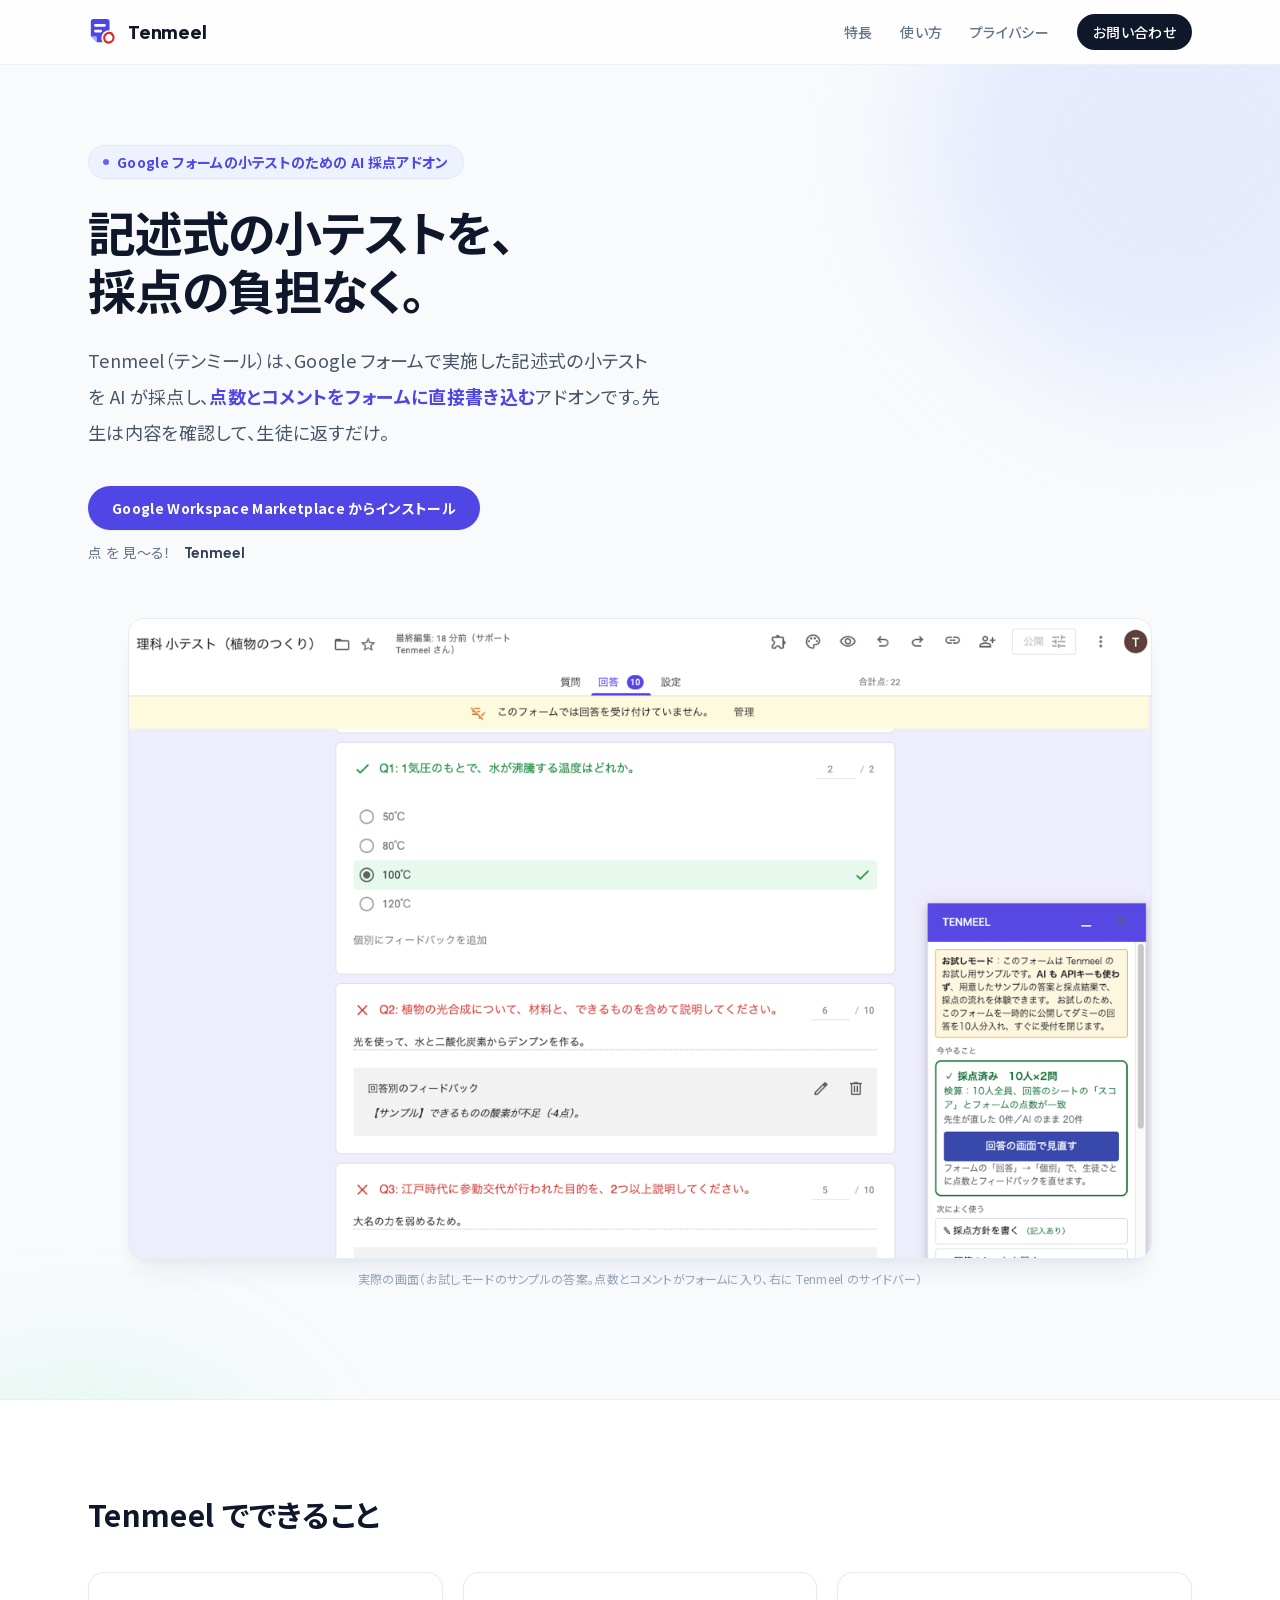
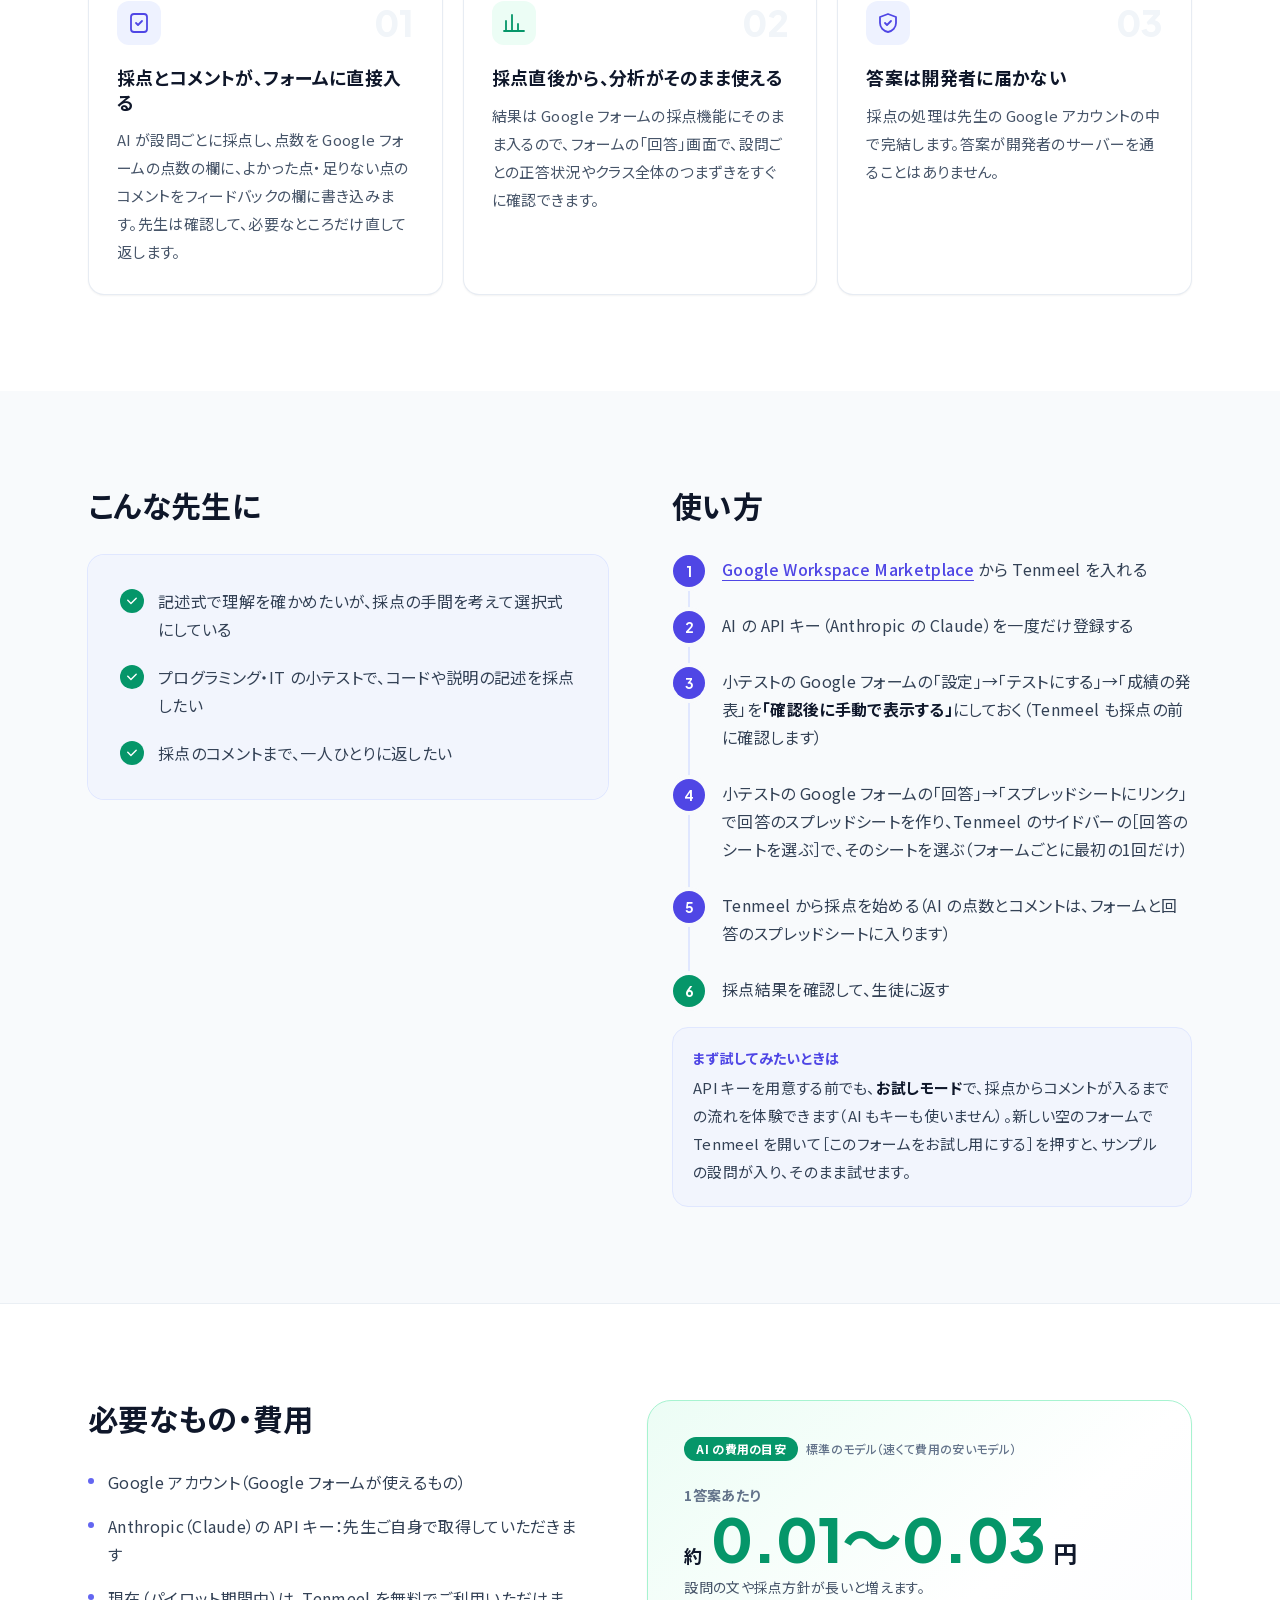
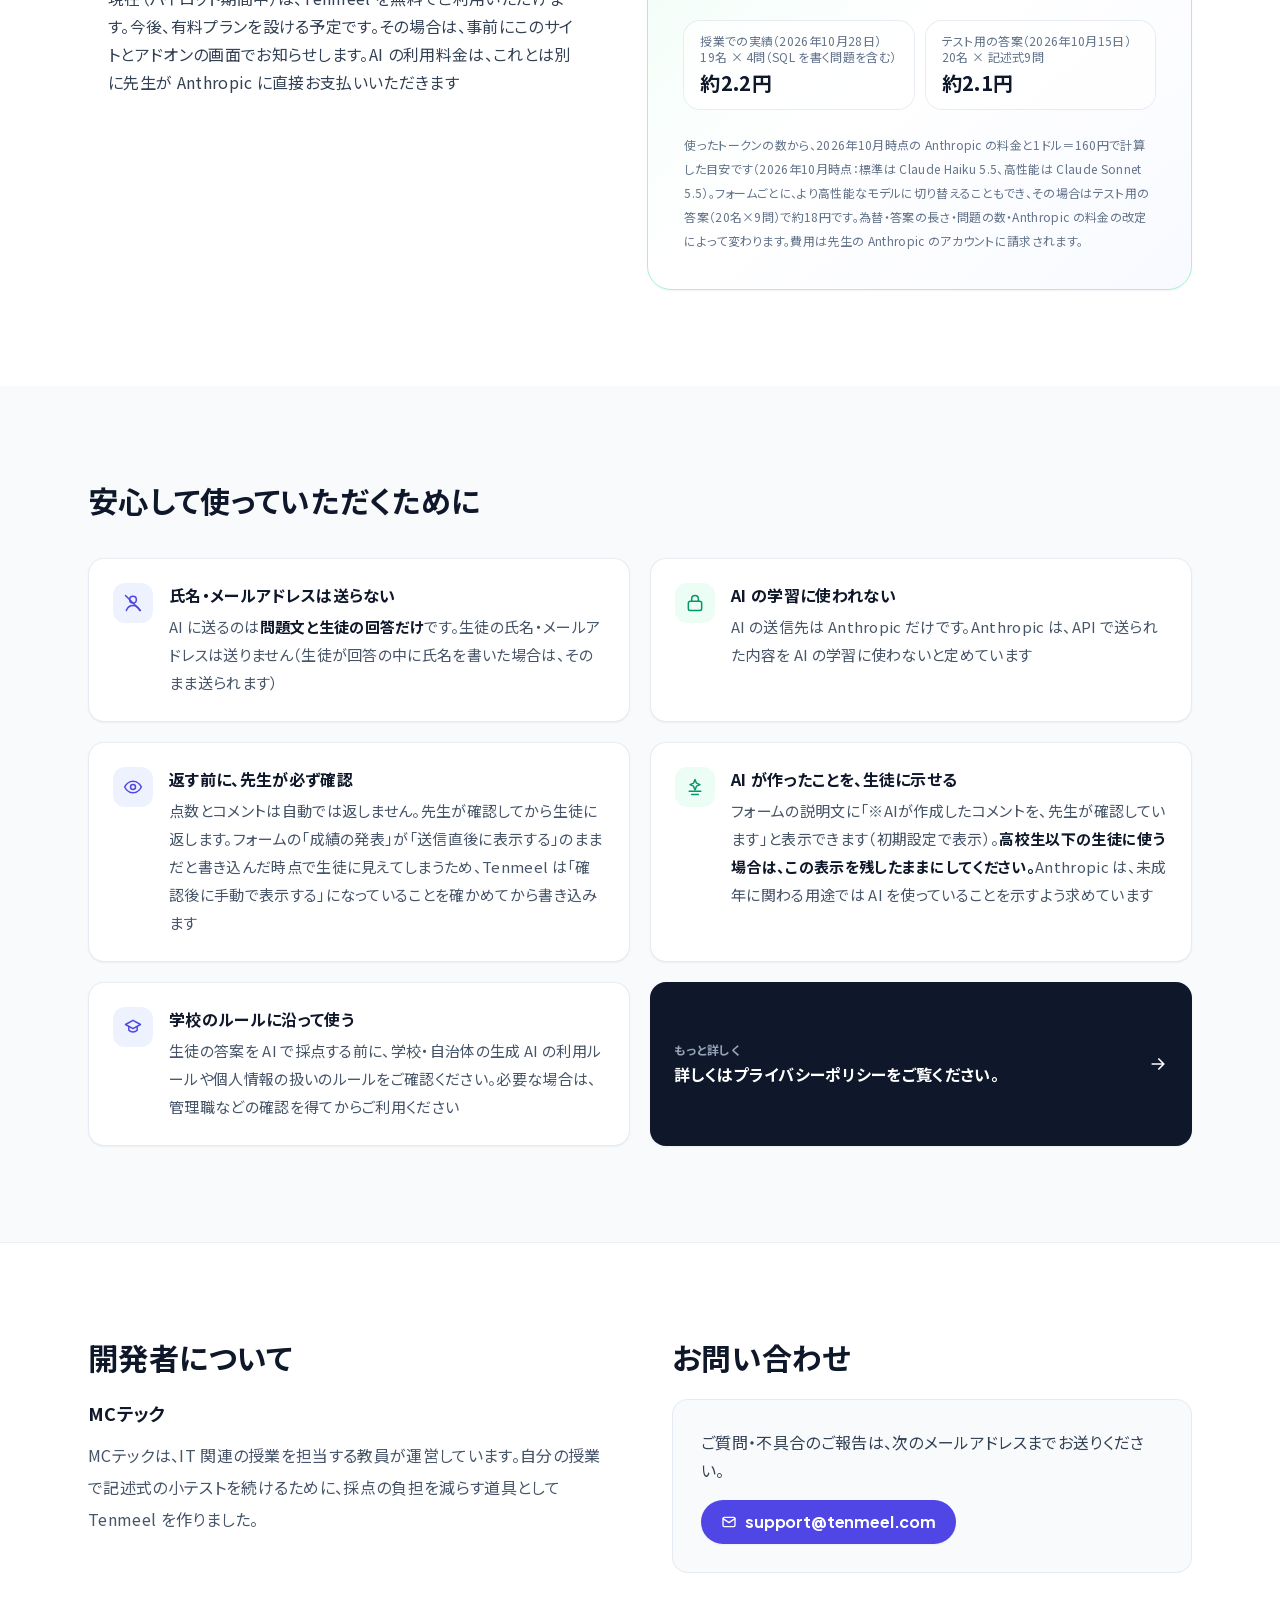
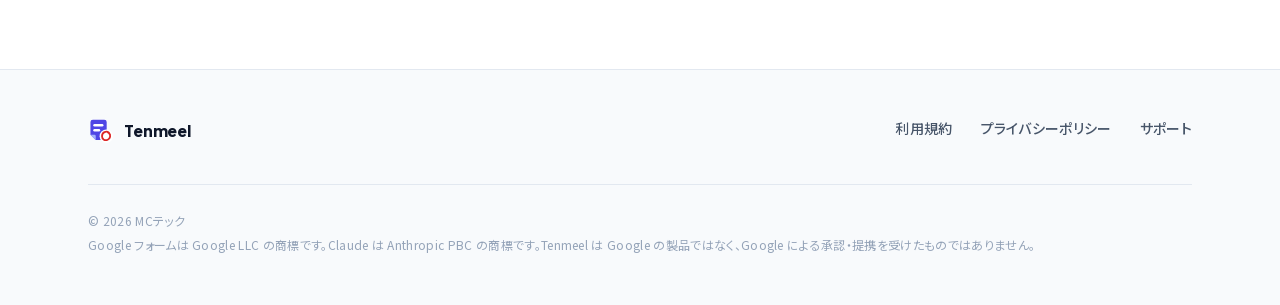
==== commit c4371286: "Marketplace 公開：インストールのボタンと掲載ページへのリンク Co-Authored-By: Claude Opus 5.5 <noreply@anthropic.com>" ====
--- a/index.html
+++ b/index.html
@@ -50,9 +50,9 @@
             Tenmeel（テンミール）は、Google フォームで実施した記述式の小テストを AI が採点し、<strong class="font-bold text-indigo-600">点数とコメントをフォームに直接書き込む</strong>アドオンです。先生は内容を確認して、生徒に返すだけ。
           </p>
           <div class="mt-9 flex flex-col items-start gap-3">
-            <!-- 公開後：href に Marketplace の掲載ページの URL を入れ、aria-disabled を外して色を indigo に -->
-            <a aria-disabled="true" class="inline-flex cursor-default items-center gap-2 rounded-full bg-slate-200 px-6 py-3 text-sm font-bold text-slate-500">
-              Google Workspace Marketplace で公開予定
+            <!-- 2026-11-12 Marketplace 承認。掲載ページへ -->
+            <a href="https://workspace.google.com/marketplace/app/tenmeel/835753320354" class="inline-flex items-center gap-2 rounded-full bg-indigo-600 px-6 py-3 text-sm font-bold text-white shadow-sm transition hover:bg-indigo-700 focus-visible:outline focus-visible:outline-2 focus-visible:outline-offset-2 focus-visible:outline-indigo-600">
+              Google Workspace Marketplace からインストール
             </a>
             <p class="text-sm text-slate-500">点 を 見〜る！<span class="ml-3 font-display font-bold text-slate-700">Tenmeel</span></p>
           </div>
@@ -135,7 +135,7 @@
           <ol class="relative ml-4 mt-8 space-y-7 border-l-2 border-indigo-100 pl-8">
             <li class="relative">
               <span class="absolute -left-[49px] top-0 flex h-8 w-8 items-center justify-center rounded-full bg-indigo-600 font-display text-sm font-bold text-white ring-4 ring-slate-50">1</span>
-              <p class="leading-7 text-slate-700">Google Workspace Marketplace から Tenmeel を入れる</p>
+              <p class="leading-7 text-slate-700"><a class="font-medium text-indigo-600 underline underline-offset-4 hover:text-indigo-700" href="https://workspace.google.com/marketplace/app/tenmeel/835753320354">Google Workspace Marketplace</a> から Tenmeel を入れる</p>
             </li>
             <li class="relative">
               <span class="absolute -left-[49px] top-0 flex h-8 w-8 items-center justify-center rounded-full bg-indigo-600 font-display text-sm font-bold text-white ring-4 ring-slate-50">2</span>
--- a/tw.css
+++ b/tw.css
@@ -1 +1 @@
-*,:after,:before{--tw-border-spacing-x:0;--tw-border-spacing-y:0;--tw-translate-x:0;--tw-translate-y:0;--tw-rotate:0;--tw-skew-x:0;--tw-skew-y:0;--tw-scale-x:1;--tw-scale-y:1;--tw-pan-x: ;--tw-pan-y: ;--tw-pinch-zoom: ;--tw-scroll-snap-strictness:proximity;--tw-gradient-from-position: ;--tw-gradient-via-position: ;--tw-gradient-to-position: ;--tw-ordinal: ;--tw-slashed-zero: ;--tw-numeric-figure: ;--tw-numeric-spacing: ;--tw-numeric-fraction: ;--tw-ring-inset: ;--tw-ring-offset-width:0px;--tw-ring-offset-color:#fff;--tw-ring-color:rgba(59,130,246,.5);--tw-ring-offset-shadow:0 0 #0000;--tw-ring-shadow:0 0 #0000;--tw-shadow:0 0 #0000;--tw-shadow-colored:0 0 #0000;--tw-blur: ;--tw-brightness: ;--tw-contrast: ;--tw-grayscale: ;--tw-hue-rotate: ;--tw-invert: ;--tw-saturate: ;--tw-sepia: ;--tw-drop-shadow: ;--tw-backdrop-blur: ;--tw-backdrop-brightness: ;--tw-backdrop-contrast: ;--tw-backdrop-grayscale: ;--tw-backdrop-hue-rotate: ;--tw-backdrop-invert: ;--tw-backdrop-opacity: ;--tw-backdrop-saturate: ;--tw-backdrop-sepia: ;--tw-contain-size: ;--tw-contain-layout: ;--tw-contain-paint: ;--tw-contain-style: }::backdrop{--tw-border-spacing-x:0;--tw-border-spacing-y:0;--tw-translate-x:0;--tw-translate-y:0;--tw-rotate:0;--tw-skew-x:0;--tw-skew-y:0;--tw-scale-x:1;--tw-scale-y:1;--tw-pan-x: ;--tw-pan-y: ;--tw-pinch-zoom: ;--tw-scroll-snap-strictness:proximity;--tw-gradient-from-position: ;--tw-gradient-via-position: ;--tw-gradient-to-position: ;--tw-ordinal: ;--tw-slashed-zero: ;--tw-numeric-figure: ;--tw-numeric-spacing: ;--tw-numeric-fraction: ;--tw-ring-inset: ;--tw-ring-offset-width:0px;--tw-ring-offset-color:#fff;--tw-ring-color:rgba(59,130,246,.5);--tw-ring-offset-shadow:0 0 #0000;--tw-ring-shadow:0 0 #0000;--tw-shadow:0 0 #0000;--tw-shadow-colored:0 0 #0000;--tw-blur: ;--tw-brightness: ;--tw-contrast: ;--tw-grayscale: ;--tw-hue-rotate: ;--tw-invert: ;--tw-saturate: ;--tw-sepia: ;--tw-drop-shadow: ;--tw-backdrop-blur: ;--tw-backdrop-brightness: ;--tw-backdrop-contrast: ;--tw-backdrop-grayscale: ;--tw-backdrop-hue-rotate: ;--tw-backdrop-invert: ;--tw-backdrop-opacity: ;--tw-backdrop-saturate: ;--tw-backdrop-sepia: ;--tw-contain-size: ;--tw-contain-layout: ;--tw-contain-paint: ;--tw-contain-style: }/*! tailwindcss v3.4.17 | MIT License | https://tailwindcss.com*/*,:after,:before{box-sizing:border-box;border:0 solid #e5e7eb}:after,:before{--tw-content:""}:host,html{line-height:1.5;-webkit-text-size-adjust:100%;-moz-tab-size:4;-o-tab-size:4;tab-size:4;font-family:Noto Sans JP,Hiragino Sans,Hiragino Kaku Gothic ProN,Meiryo,system-ui,sans-serif;font-feature-settings:normal;font-variation-settings:normal;-webkit-tap-highlight-color:transparent}body{margin:0;line-height:inherit}hr{height:0;color:inherit;border-top-width:1px}abbr:where([title]){-webkit-text-decoration:underline dotted;text-decoration:underline dotted}h1,h2,h3,h4,h5,h6{font-size:inherit;font-weight:inherit}a{color:inherit;text-decoration:inherit}b,strong{font-weight:bolder}code,kbd,pre,samp{font-family:ui-monospace,SFMono-Regular,Menlo,Monaco,Consolas,Liberation Mono,Courier New,monospace;font-feature-settings:normal;font-variation-settings:normal;font-size:1em}small{font-size:80%}sub,sup{font-size:75%;line-height:0;position:relative;vertical-align:baseline}sub{bottom:-.25em}sup{top:-.5em}table{text-indent:0;border-color:inherit;border-collapse:collapse}button,input,optgroup,select,textarea{font-family:inherit;font-feature-settings:inherit;font-variation-settings:inherit;font-size:100%;font-weight:inherit;line-height:inherit;letter-spacing:inherit;color:inherit;margin:0;padding:0}button,select{text-transform:none}button,input:where([type=button]),input:where([type=reset]),input:where([type=submit]){-webkit-appearance:button;background-color:transparent;background-image:none}:-moz-focusring{outline:auto}:-moz-ui-invalid{box-shadow:none}progress{vertical-align:baseline}::-webkit-inner-spin-button,::-webkit-outer-spin-button{height:auto}[type=search]{-webkit-appearance:textfield;outline-offset:-2px}::-webkit-search-decoration{-webkit-appearance:none}::-webkit-file-upload-button{-webkit-appearance:button;font:inherit}summary{display:list-item}blockquote,dd,dl,figure,h1,h2,h3,h4,h5,h6,hr,p,pre{margin:0}fieldset{margin:0}fieldset,legend{padding:0}menu,ol,ul{list-style:none;margin:0;padding:0}dialog{padding:0}textarea{resize:vertical}input::-moz-placeholder,textarea::-moz-placeholder{opacity:1;color:#9ca3af}input::placeholder,textarea::placeholder{opacity:1;color:#9ca3af}[role=button],button{cursor:pointer}:disabled{cursor:default}audio,canvas,embed,iframe,img,object,svg,video{display:block;vertical-align:middle}img,video{max-width:100%;height:auto}[hidden]:where(:not([hidden=until-found])){display:none}.container{width:100%}@media (min-width:640px){.container{max-width:640px}}@media (min-width:768px){.container{max-width:768px}}@media (min-width:1024px){.container{max-width:1024px}}@media (min-width:1280px){.container{max-width:1280px}}@media (min-width:1536px){.container{max-width:1536px}}.pointer-events-none{pointer-events:none}.visible{visibility:visible}.absolute{position:absolute}.relative{position:relative}.sticky{position:sticky}.inset-0{inset:0}.-left-\[49px\]{left:-49px}.-top-40{top:-10rem}.bottom-\[-30\%\]{bottom:-30%}.left-\[-10\%\]{left:-10%}.right-\[-10\%\]{right:-10%}.top-0{top:0}.z-50{z-index:50}.mx-auto{margin-left:auto;margin-right:auto}.mb-4{margin-bottom:1rem}.mb-8{margin-bottom:2rem}.ml-3{margin-left:.75rem}.ml-4{margin-left:1rem}.mt-0\.5{margin-top:.125rem}.mt-1{margin-top:.25rem}.mt-1\.5{margin-top:.375rem}.mt-10{margin-top:2.5rem}.mt-2{margin-top:.5rem}.mt-2\.5{margin-top:.625rem}.mt-3{margin-top:.75rem}.mt-4{margin-top:1rem}.mt-5{margin-top:1.25rem}.mt-6{margin-top:1.5rem}.mt-8{margin-top:2rem}.mt-9{margin-top:2.25rem}.block{display:block}.flex{display:flex}.inline-flex{display:inline-flex}.table{display:table}.grid{display:grid}.contents{display:contents}.hidden{display:none}.h-1\.5{height:.375rem}.h-10{height:2.5rem}.h-11{height:2.75rem}.h-16{height:4rem}.h-3\.5{height:.875rem}.h-4{height:1rem}.h-5{height:1.25rem}.h-6{height:1.5rem}.h-8{height:2rem}.h-\[26px\]{height:26px}.h-\[30px\]{height:30px}.h-\[420px\]{height:420px}.h-\[480px\]{height:480px}.h-auto{height:auto}.w-1\.5{width:.375rem}.w-10{width:2.5rem}.w-11{width:2.75rem}.w-3\.5{width:.875rem}.w-4{width:1rem}.w-5{width:1.25rem}.w-6{width:1.5rem}.w-8{width:2rem}.w-\[26px\]{width:26px}.w-\[30px\]{width:30px}.w-\[420px\]{width:420px}.w-\[480px\]{width:480px}.w-full{width:100%}.max-w-3xl{max-width:48rem}.max-w-5xl{max-width:64rem}.max-w-6xl{max-width:72rem}.max-w-xl{max-width:36rem}.flex-none{flex:none}.cursor-default{cursor:default}.flex-col{flex-direction:column}.flex-wrap{flex-wrap:wrap}.items-start{align-items:flex-start}.items-center{align-items:center}.items-baseline{align-items:baseline}.justify-center{justify-content:center}.justify-between{justify-content:space-between}.gap-12{gap:3rem}.gap-2{gap:.5rem}.gap-2\.5{gap:.625rem}.gap-3{gap:.75rem}.gap-3\.5{gap:.875rem}.gap-4{gap:1rem}.gap-5{gap:1.25rem}.gap-8{gap:2rem}.gap-x-2{-moz-column-gap:.5rem;column-gap:.5rem}.gap-x-7{-moz-column-gap:1.75rem;column-gap:1.75rem}.gap-y-3{row-gap:.75rem}.space-y-4>:not([hidden])~:not([hidden]){--tw-space-y-reverse:0;margin-top:calc(1rem*(1 - var(--tw-space-y-reverse)));margin-bottom:calc(1rem*var(--tw-space-y-reverse))}.space-y-5>:not([hidden])~:not([hidden]){--tw-space-y-reverse:0;margin-top:calc(1.25rem*(1 - var(--tw-space-y-reverse)));margin-bottom:calc(1.25rem*var(--tw-space-y-reverse))}.space-y-7>:not([hidden])~:not([hidden]){--tw-space-y-reverse:0;margin-top:calc(1.75rem*(1 - var(--tw-space-y-reverse)));margin-bottom:calc(1.75rem*var(--tw-space-y-reverse))}.overflow-hidden{overflow:hidden}.whitespace-nowrap{white-space:nowrap}.rounded-2xl{border-radius:1rem}.rounded-3xl{border-radius:1.5rem}.rounded-full{border-radius:9999px}.rounded-xl{border-radius:.75rem}.border{border-width:1px}.border-b{border-bottom-width:1px}.border-l-2{border-left-width:2px}.border-t{border-top-width:1px}.border-emerald-200{--tw-border-opacity:1;border-color:rgb(167 243 208/var(--tw-border-opacity,1))}.border-indigo-100{--tw-border-opacity:1;border-color:rgb(224 231 255/var(--tw-border-opacity,1))}.border-slate-200{--tw-border-opacity:1;border-color:rgb(226 232 240/var(--tw-border-opacity,1))}.border-slate-200\/60{border-color:rgba(226,232,240,.6)}.border-slate-200\/70{border-color:rgba(226,232,240,.7)}.border-slate-200\/80{border-color:rgba(226,232,240,.8)}.bg-emerald-200\/30{background-color:rgba(167,243,208,.3)}.bg-emerald-50{--tw-bg-opacity:1;background-color:rgb(236 253 245/var(--tw-bg-opacity,1))}.bg-emerald-600{--tw-bg-opacity:1;background-color:rgb(5 150 105/var(--tw-bg-opacity,1))}.bg-indigo-200\/40{background-color:rgba(199,210,254,.4)}.bg-indigo-50{--tw-bg-opacity:1;background-color:rgb(238 242 255/var(--tw-bg-opacity,1))}.bg-indigo-50\/50{background-color:rgba(238,242,255,.5)}.bg-indigo-50\/60{background-color:rgba(238,242,255,.6)}.bg-indigo-500{--tw-bg-opacity:1;background-color:rgb(99 102 241/var(--tw-bg-opacity,1))}.bg-indigo-600{--tw-bg-opacity:1;background-color:rgb(79 70 229/var(--tw-bg-opacity,1))}.bg-slate-200{--tw-bg-opacity:1;background-color:rgb(226 232 240/var(--tw-bg-opacity,1))}.bg-slate-50{--tw-bg-opacity:1;background-color:rgb(248 250 252/var(--tw-bg-opacity,1))}.bg-slate-900{--tw-bg-opacity:1;background-color:rgb(15 23 42/var(--tw-bg-opacity,1))}.bg-white{--tw-bg-opacity:1;background-color:rgb(255 255 255/var(--tw-bg-opacity,1))}.bg-white\/80{background-color:hsla(0,0%,100%,.8)}.bg-gradient-to-br{background-image:linear-gradient(to bottom right,var(--tw-gradient-stops))}.from-emerald-50{--tw-gradient-from:#ecfdf5 var(--tw-gradient-from-position);--tw-gradient-to:rgba(236,253,245,0) var(--tw-gradient-to-position);--tw-gradient-stops:var(--tw-gradient-from),var(--tw-gradient-to)}.via-white{--tw-gradient-to:hsla(0,0%,100%,0) var(--tw-gradient-to-position);--tw-gradient-stops:var(--tw-gradient-from),#fff var(--tw-gradient-via-position),var(--tw-gradient-to)}.to-indigo-50\/40{--tw-gradient-to:rgba(238,242,255,.4) var(--tw-gradient-to-position)}.p-5{padding:1.25rem}.p-6{padding:1.5rem}.p-7{padding:1.75rem}.px-3{padding-left:.75rem;padding-right:.75rem}.px-3\.5{padding-left:.875rem;padding-right:.875rem}.px-4{padding-left:1rem;padding-right:1rem}.px-5{padding-left:1.25rem;padding-right:1.25rem}.px-6{padding-left:1.5rem;padding-right:1.5rem}.py-1{padding-top:.25rem;padding-bottom:.25rem}.py-1\.5{padding-top:.375rem;padding-bottom:.375rem}.py-12{padding-top:3rem;padding-bottom:3rem}.py-2{padding-top:.5rem;padding-bottom:.5rem}.py-2\.5{padding-top:.625rem;padding-bottom:.625rem}.py-20{padding-top:5rem;padding-bottom:5rem}.py-3{padding-top:.75rem;padding-bottom:.75rem}.pb-20{padding-bottom:5rem}.pl-8{padding-left:2rem}.pt-12{padding-top:3rem}.pt-14{padding-top:3.5rem}.pt-6{padding-top:1.5rem}.text-center{text-align:center}.font-display{font-family:Plus Jakarta Sans,Noto Sans JP,system-ui,sans-serif}.font-sans{font-family:Noto Sans JP,Hiragino Sans,Hiragino Kaku Gothic ProN,Meiryo,system-ui,sans-serif}.text-2xl{font-size:1.5rem;line-height:2rem}.text-3xl{font-size:1.875rem;line-height:2.25rem}.text-4xl{font-size:2.25rem;line-height:2.5rem}.text-5xl{font-size:3rem;line-height:1}.text-\[13px\]{font-size:13px}.text-\[15px\]{font-size:15px}.text-\[28px\]{font-size:28px}.text-base{font-size:1rem;line-height:1.5rem}.text-lg{font-size:1.125rem;line-height:1.75rem}.text-sm{font-size:.875rem;line-height:1.25rem}.text-xl{font-size:1.25rem;line-height:1.75rem}.text-xs{font-size:.75rem;line-height:1rem}.font-bold{font-weight:700}.font-extrabold{font-weight:800}.font-medium{font-weight:500}.leading-6{line-height:1.5rem}.leading-7{line-height:1.75rem}.leading-8{line-height:2rem}.leading-snug{line-height:1.375}.leading-tight{line-height:1.25}.tracking-tight{letter-spacing:-.025em}.text-emerald-600{--tw-text-opacity:1;color:rgb(5 150 105/var(--tw-text-opacity,1))}.text-indigo-600{--tw-text-opacity:1;color:rgb(79 70 229/var(--tw-text-opacity,1))}.text-slate-100{--tw-text-opacity:1;color:rgb(241 245 249/var(--tw-text-opacity,1))}.text-slate-400{--tw-text-opacity:1;color:rgb(148 163 184/var(--tw-text-opacity,1))}.text-slate-500{--tw-text-opacity:1;color:rgb(100 116 139/var(--tw-text-opacity,1))}.text-slate-600{--tw-text-opacity:1;color:rgb(71 85 105/var(--tw-text-opacity,1))}.text-slate-700{--tw-text-opacity:1;color:rgb(51 65 85/var(--tw-text-opacity,1))}.text-slate-900{--tw-text-opacity:1;color:rgb(15 23 42/var(--tw-text-opacity,1))}.text-white{--tw-text-opacity:1;color:rgb(255 255 255/var(--tw-text-opacity,1))}.antialiased{-webkit-font-smoothing:antialiased;-moz-osx-font-smoothing:grayscale}.shadow-sm{--tw-shadow:0 1px 2px 0 rgba(0,0,0,.05);--tw-shadow-colored:0 1px 2px 0 var(--tw-shadow-color)}.shadow-sm,.shadow-xl{box-shadow:var(--tw-ring-offset-shadow,0 0 #0000),var(--tw-ring-shadow,0 0 #0000),var(--tw-shadow)}.shadow-xl{--tw-shadow:0 20px 25px -5px rgba(0,0,0,.1),0 8px 10px -6px rgba(0,0,0,.1);--tw-shadow-colored:0 20px 25px -5px var(--tw-shadow-color),0 8px 10px -6px var(--tw-shadow-color)}.shadow-indigo-900\/5{--tw-shadow-color:rgba(49,46,129,.05);--tw-shadow:var(--tw-shadow-colored)}.ring-1{--tw-ring-offset-shadow:var(--tw-ring-inset) 0 0 0 var(--tw-ring-offset-width) var(--tw-ring-offset-color);--tw-ring-shadow:var(--tw-ring-inset) 0 0 0 calc(1px + var(--tw-ring-offset-width)) var(--tw-ring-color)}.ring-1,.ring-4{box-shadow:var(--tw-ring-offset-shadow),var(--tw-ring-shadow),var(--tw-shadow,0 0 #0000)}.ring-4{--tw-ring-offset-shadow:var(--tw-ring-inset) 0 0 0 var(--tw-ring-offset-width) var(--tw-ring-offset-color);--tw-ring-shadow:var(--tw-ring-inset) 0 0 0 calc(4px + var(--tw-ring-offset-width)) var(--tw-ring-color)}.ring-indigo-100{--tw-ring-opacity:1;--tw-ring-color:rgb(224 231 255/var(--tw-ring-opacity,1))}.ring-slate-200\/80{--tw-ring-color:rgba(226,232,240,.8)}.ring-slate-50{--tw-ring-opacity:1;--tw-ring-color:rgb(248 250 252/var(--tw-ring-opacity,1))}.blur-3xl{--tw-blur:blur(64px);filter:var(--tw-blur) var(--tw-brightness) var(--tw-contrast) var(--tw-grayscale) var(--tw-hue-rotate) var(--tw-invert) var(--tw-saturate) var(--tw-sepia) var(--tw-drop-shadow)}.backdrop-blur-md{--tw-backdrop-blur:blur(12px);-webkit-backdrop-filter:var(--tw-backdrop-blur) var(--tw-backdrop-brightness) var(--tw-backdrop-contrast) var(--tw-backdrop-grayscale) var(--tw-backdrop-hue-rotate) var(--tw-backdrop-invert) var(--tw-backdrop-opacity) var(--tw-backdrop-saturate) var(--tw-backdrop-sepia);backdrop-filter:var(--tw-backdrop-blur) var(--tw-backdrop-brightness) var(--tw-backdrop-contrast) var(--tw-backdrop-grayscale) var(--tw-backdrop-hue-rotate) var(--tw-backdrop-invert) var(--tw-backdrop-opacity) var(--tw-backdrop-saturate) var(--tw-backdrop-sepia)}.transition{transition-property:color,background-color,border-color,text-decoration-color,fill,stroke,opacity,box-shadow,transform,filter,-webkit-backdrop-filter;transition-property:color,background-color,border-color,text-decoration-color,fill,stroke,opacity,box-shadow,transform,filter,backdrop-filter;transition-property:color,background-color,border-color,text-decoration-color,fill,stroke,opacity,box-shadow,transform,filter,backdrop-filter,-webkit-backdrop-filter;transition-timing-function:cubic-bezier(.4,0,.2,1);transition-duration:.15s}.hover\:bg-indigo-500:hover{--tw-bg-opacity:1;background-color:rgb(99 102 241/var(--tw-bg-opacity,1))}.hover\:bg-slate-700:hover{--tw-bg-opacity:1;background-color:rgb(51 65 85/var(--tw-bg-opacity,1))}.hover\:bg-slate-800:hover{--tw-bg-opacity:1;background-color:rgb(30 41 59/var(--tw-bg-opacity,1))}.hover\:text-slate-900:hover{--tw-text-opacity:1;color:rgb(15 23 42/var(--tw-text-opacity,1))}.group:hover .group-hover\:translate-x-1{--tw-translate-x:0.25rem;transform:translate(var(--tw-translate-x),var(--tw-translate-y)) rotate(var(--tw-rotate)) skewX(var(--tw-skew-x)) skewY(var(--tw-skew-y)) scaleX(var(--tw-scale-x)) scaleY(var(--tw-scale-y))}@media (min-width:400px){.min-\[400px\]\:inline{display:inline}.min-\[400px\]\:gap-5{gap:1.25rem}.min-\[400px\]\:text-4xl{font-size:2.25rem;line-height:2.5rem}}@media (min-width:640px){.sm\:inline{display:inline}.sm\:grid-cols-2{grid-template-columns:repeat(2,minmax(0,1fr))}.sm\:flex-row{flex-direction:row}.sm\:items-start{align-items:flex-start}.sm\:justify-between{justify-content:space-between}.sm\:gap-7{gap:1.75rem}.sm\:p-7{padding:1.75rem}.sm\:p-8{padding:2rem}.sm\:p-9{padding:2.25rem}.sm\:px-4{padding-left:1rem;padding-right:1rem}.sm\:px-6{padding-left:1.5rem;padding-right:1.5rem}.sm\:py-24{padding-top:6rem;padding-bottom:6rem}.sm\:pt-16{padding-top:4rem}.sm\:pt-20{padding-top:5rem}.sm\:text-3xl{font-size:1.875rem;line-height:2.25rem}.sm\:text-4xl{font-size:2.25rem;line-height:2.5rem}.sm\:text-5xl{font-size:3rem;line-height:1}.sm\:text-6xl{font-size:3.75rem;line-height:1}.sm\:text-lg{font-size:1.125rem;line-height:1.75rem}.sm\:text-sm{font-size:.875rem;line-height:1.25rem}.sm\:leading-9{line-height:2.25rem}.sm\:leading-\[1\.2\]{line-height:1.2}}@media (min-width:768px){.md\:grid-cols-2{grid-template-columns:repeat(2,minmax(0,1fr))}.md\:grid-cols-3{grid-template-columns:repeat(3,minmax(0,1fr))}}@media (min-width:1024px){.lg\:grid-cols-2{grid-template-columns:repeat(2,minmax(0,1fr))}.lg\:grid-cols-\[1fr_1\.1fr\]{grid-template-columns:1fr 1.1fr}.lg\:gap-14{gap:3.5rem}.lg\:gap-16{gap:4rem}.lg\:pb-28{padding-bottom:7rem}}+*,:after,:before{--tw-border-spacing-x:0;--tw-border-spacing-y:0;--tw-translate-x:0;--tw-translate-y:0;--tw-rotate:0;--tw-skew-x:0;--tw-skew-y:0;--tw-scale-x:1;--tw-scale-y:1;--tw-pan-x: ;--tw-pan-y: ;--tw-pinch-zoom: ;--tw-scroll-snap-strictness:proximity;--tw-gradient-from-position: ;--tw-gradient-via-position: ;--tw-gradient-to-position: ;--tw-ordinal: ;--tw-slashed-zero: ;--tw-numeric-figure: ;--tw-numeric-spacing: ;--tw-numeric-fraction: ;--tw-ring-inset: ;--tw-ring-offset-width:0px;--tw-ring-offset-color:#fff;--tw-ring-color:rgba(59,130,246,.5);--tw-ring-offset-shadow:0 0 #0000;--tw-ring-shadow:0 0 #0000;--tw-shadow:0 0 #0000;--tw-shadow-colored:0 0 #0000;--tw-blur: ;--tw-brightness: ;--tw-contrast: ;--tw-grayscale: ;--tw-hue-rotate: ;--tw-invert: ;--tw-saturate: ;--tw-sepia: ;--tw-drop-shadow: ;--tw-backdrop-blur: ;--tw-backdrop-brightness: ;--tw-backdrop-contrast: ;--tw-backdrop-grayscale: ;--tw-backdrop-hue-rotate: ;--tw-backdrop-invert: ;--tw-backdrop-opacity: ;--tw-backdrop-saturate: ;--tw-backdrop-sepia: ;--tw-contain-size: ;--tw-contain-layout: ;--tw-contain-paint: ;--tw-contain-style: }::backdrop{--tw-border-spacing-x:0;--tw-border-spacing-y:0;--tw-translate-x:0;--tw-translate-y:0;--tw-rotate:0;--tw-skew-x:0;--tw-skew-y:0;--tw-scale-x:1;--tw-scale-y:1;--tw-pan-x: ;--tw-pan-y: ;--tw-pinch-zoom: ;--tw-scroll-snap-strictness:proximity;--tw-gradient-from-position: ;--tw-gradient-via-position: ;--tw-gradient-to-position: ;--tw-ordinal: ;--tw-slashed-zero: ;--tw-numeric-figure: ;--tw-numeric-spacing: ;--tw-numeric-fraction: ;--tw-ring-inset: ;--tw-ring-offset-width:0px;--tw-ring-offset-color:#fff;--tw-ring-color:rgba(59,130,246,.5);--tw-ring-offset-shadow:0 0 #0000;--tw-ring-shadow:0 0 #0000;--tw-shadow:0 0 #0000;--tw-shadow-colored:0 0 #0000;--tw-blur: ;--tw-brightness: ;--tw-contrast: ;--tw-grayscale: ;--tw-hue-rotate: ;--tw-invert: ;--tw-saturate: ;--tw-sepia: ;--tw-drop-shadow: ;--tw-backdrop-blur: ;--tw-backdrop-brightness: ;--tw-backdrop-contrast: ;--tw-backdrop-grayscale: ;--tw-backdrop-hue-rotate: ;--tw-backdrop-invert: ;--tw-backdrop-opacity: ;--tw-backdrop-saturate: ;--tw-backdrop-sepia: ;--tw-contain-size: ;--tw-contain-layout: ;--tw-contain-paint: ;--tw-contain-style: }/*! tailwindcss v3.4.17 | MIT License | https://tailwindcss.com*/*,:after,:before{box-sizing:border-box;border:0 solid #e5e7eb}:after,:before{--tw-content:""}:host,html{line-height:1.5;-webkit-text-size-adjust:100%;-moz-tab-size:4;-o-tab-size:4;tab-size:4;font-family:Noto Sans JP,Hiragino Sans,Hiragino Kaku Gothic ProN,Meiryo,system-ui,sans-serif;font-feature-settings:normal;font-variation-settings:normal;-webkit-tap-highlight-color:transparent}body{margin:0;line-height:inherit}hr{height:0;color:inherit;border-top-width:1px}abbr:where([title]){-webkit-text-decoration:underline dotted;text-decoration:underline dotted}h1,h2,h3,h4,h5,h6{font-size:inherit;font-weight:inherit}a{color:inherit;text-decoration:inherit}b,strong{font-weight:bolder}code,kbd,pre,samp{font-family:ui-monospace,SFMono-Regular,Menlo,Monaco,Consolas,Liberation Mono,Courier New,monospace;font-feature-settings:normal;font-variation-settings:normal;font-size:1em}small{font-size:80%}sub,sup{font-size:75%;line-height:0;position:relative;vertical-align:baseline}sub{bottom:-.25em}sup{top:-.5em}table{text-indent:0;border-color:inherit;border-collapse:collapse}button,input,optgroup,select,textarea{font-family:inherit;font-feature-settings:inherit;font-variation-settings:inherit;font-size:100%;font-weight:inherit;line-height:inherit;letter-spacing:inherit;color:inherit;margin:0;padding:0}button,select{text-transform:none}button,input:where([type=button]),input:where([type=reset]),input:where([type=submit]){-webkit-appearance:button;background-color:transparent;background-image:none}:-moz-focusring{outline:auto}:-moz-ui-invalid{box-shadow:none}progress{vertical-align:baseline}::-webkit-inner-spin-button,::-webkit-outer-spin-button{height:auto}[type=search]{-webkit-appearance:textfield;outline-offset:-2px}::-webkit-search-decoration{-webkit-appearance:none}::-webkit-file-upload-button{-webkit-appearance:button;font:inherit}summary{display:list-item}blockquote,dd,dl,figure,h1,h2,h3,h4,h5,h6,hr,p,pre{margin:0}fieldset{margin:0}fieldset,legend{padding:0}menu,ol,ul{list-style:none;margin:0;padding:0}dialog{padding:0}textarea{resize:vertical}input::-moz-placeholder,textarea::-moz-placeholder{opacity:1;color:#9ca3af}input::placeholder,textarea::placeholder{opacity:1;color:#9ca3af}[role=button],button{cursor:pointer}:disabled{cursor:default}audio,canvas,embed,iframe,img,object,svg,video{display:block;vertical-align:middle}img,video{max-width:100%;height:auto}[hidden]:where(:not([hidden=until-found])){display:none}.container{width:100%}@media (min-width:640px){.container{max-width:640px}}@media (min-width:768px){.container{max-width:768px}}@media (min-width:1024px){.container{max-width:1024px}}@media (min-width:1280px){.container{max-width:1280px}}@media (min-width:1536px){.container{max-width:1536px}}.pointer-events-none{pointer-events:none}.visible{visibility:visible}.absolute{position:absolute}.relative{position:relative}.sticky{position:sticky}.inset-0{inset:0}.-left-\[49px\]{left:-49px}.-top-40{top:-10rem}.bottom-\[-30\%\]{bottom:-30%}.left-\[-10\%\]{left:-10%}.right-\[-10\%\]{right:-10%}.top-0{top:0}.z-50{z-index:50}.mx-auto{margin-left:auto;margin-right:auto}.mb-4{margin-bottom:1rem}.mb-8{margin-bottom:2rem}.ml-3{margin-left:.75rem}.ml-4{margin-left:1rem}.mt-0\.5{margin-top:.125rem}.mt-1{margin-top:.25rem}.mt-1\.5{margin-top:.375rem}.mt-10{margin-top:2.5rem}.mt-2{margin-top:.5rem}.mt-2\.5{margin-top:.625rem}.mt-3{margin-top:.75rem}.mt-4{margin-top:1rem}.mt-5{margin-top:1.25rem}.mt-6{margin-top:1.5rem}.mt-8{margin-top:2rem}.mt-9{margin-top:2.25rem}.block{display:block}.flex{display:flex}.inline-flex{display:inline-flex}.table{display:table}.grid{display:grid}.contents{display:contents}.hidden{display:none}.h-1\.5{height:.375rem}.h-10{height:2.5rem}.h-11{height:2.75rem}.h-16{height:4rem}.h-3\.5{height:.875rem}.h-4{height:1rem}.h-5{height:1.25rem}.h-6{height:1.5rem}.h-8{height:2rem}.h-\[26px\]{height:26px}.h-\[30px\]{height:30px}.h-\[420px\]{height:420px}.h-\[480px\]{height:480px}.h-auto{height:auto}.w-1\.5{width:.375rem}.w-10{width:2.5rem}.w-11{width:2.75rem}.w-3\.5{width:.875rem}.w-4{width:1rem}.w-5{width:1.25rem}.w-6{width:1.5rem}.w-8{width:2rem}.w-\[26px\]{width:26px}.w-\[30px\]{width:30px}.w-\[420px\]{width:420px}.w-\[480px\]{width:480px}.w-full{width:100%}.max-w-3xl{max-width:48rem}.max-w-5xl{max-width:64rem}.max-w-6xl{max-width:72rem}.max-w-xl{max-width:36rem}.flex-none{flex:none}.flex-col{flex-direction:column}.flex-wrap{flex-wrap:wrap}.items-start{align-items:flex-start}.items-center{align-items:center}.items-baseline{align-items:baseline}.justify-center{justify-content:center}.justify-between{justify-content:space-between}.gap-12{gap:3rem}.gap-2{gap:.5rem}.gap-2\.5{gap:.625rem}.gap-3{gap:.75rem}.gap-3\.5{gap:.875rem}.gap-4{gap:1rem}.gap-5{gap:1.25rem}.gap-8{gap:2rem}.gap-x-2{-moz-column-gap:.5rem;column-gap:.5rem}.gap-x-7{-moz-column-gap:1.75rem;column-gap:1.75rem}.gap-y-3{row-gap:.75rem}.space-y-4>:not([hidden])~:not([hidden]){--tw-space-y-reverse:0;margin-top:calc(1rem*(1 - var(--tw-space-y-reverse)));margin-bottom:calc(1rem*var(--tw-space-y-reverse))}.space-y-5>:not([hidden])~:not([hidden]){--tw-space-y-reverse:0;margin-top:calc(1.25rem*(1 - var(--tw-space-y-reverse)));margin-bottom:calc(1.25rem*var(--tw-space-y-reverse))}.space-y-7>:not([hidden])~:not([hidden]){--tw-space-y-reverse:0;margin-top:calc(1.75rem*(1 - var(--tw-space-y-reverse)));margin-bottom:calc(1.75rem*var(--tw-space-y-reverse))}.overflow-hidden{overflow:hidden}.whitespace-nowrap{white-space:nowrap}.rounded-2xl{border-radius:1rem}.rounded-3xl{border-radius:1.5rem}.rounded-full{border-radius:9999px}.rounded-xl{border-radius:.75rem}.border{border-width:1px}.border-b{border-bottom-width:1px}.border-l-2{border-left-width:2px}.border-t{border-top-width:1px}.border-emerald-200{--tw-border-opacity:1;border-color:rgb(167 243 208/var(--tw-border-opacity,1))}.border-indigo-100{--tw-border-opacity:1;border-color:rgb(224 231 255/var(--tw-border-opacity,1))}.border-slate-200{--tw-border-opacity:1;border-color:rgb(226 232 240/var(--tw-border-opacity,1))}.border-slate-200\/60{border-color:rgba(226,232,240,.6)}.border-slate-200\/70{border-color:rgba(226,232,240,.7)}.border-slate-200\/80{border-color:rgba(226,232,240,.8)}.bg-emerald-200\/30{background-color:rgba(167,243,208,.3)}.bg-emerald-50{--tw-bg-opacity:1;background-color:rgb(236 253 245/var(--tw-bg-opacity,1))}.bg-emerald-600{--tw-bg-opacity:1;background-color:rgb(5 150 105/var(--tw-bg-opacity,1))}.bg-indigo-200\/40{background-color:rgba(199,210,254,.4)}.bg-indigo-50{--tw-bg-opacity:1;background-color:rgb(238 242 255/var(--tw-bg-opacity,1))}.bg-indigo-50\/50{background-color:rgba(238,242,255,.5)}.bg-indigo-50\/60{background-color:rgba(238,242,255,.6)}.bg-indigo-500{--tw-bg-opacity:1;background-color:rgb(99 102 241/var(--tw-bg-opacity,1))}.bg-indigo-600{--tw-bg-opacity:1;background-color:rgb(79 70 229/var(--tw-bg-opacity,1))}.bg-slate-50{--tw-bg-opacity:1;background-color:rgb(248 250 252/var(--tw-bg-opacity,1))}.bg-slate-900{--tw-bg-opacity:1;background-color:rgb(15 23 42/var(--tw-bg-opacity,1))}.bg-white{--tw-bg-opacity:1;background-color:rgb(255 255 255/var(--tw-bg-opacity,1))}.bg-white\/80{background-color:hsla(0,0%,100%,.8)}.bg-gradient-to-br{background-image:linear-gradient(to bottom right,var(--tw-gradient-stops))}.from-emerald-50{--tw-gradient-from:#ecfdf5 var(--tw-gradient-from-position);--tw-gradient-to:rgba(236,253,245,0) var(--tw-gradient-to-position);--tw-gradient-stops:var(--tw-gradient-from),var(--tw-gradient-to)}.via-white{--tw-gradient-to:hsla(0,0%,100%,0) var(--tw-gradient-to-position);--tw-gradient-stops:var(--tw-gradient-from),#fff var(--tw-gradient-via-position),var(--tw-gradient-to)}.to-indigo-50\/40{--tw-gradient-to:rgba(238,242,255,.4) var(--tw-gradient-to-position)}.p-5{padding:1.25rem}.p-6{padding:1.5rem}.p-7{padding:1.75rem}.px-3{padding-left:.75rem;padding-right:.75rem}.px-3\.5{padding-left:.875rem;padding-right:.875rem}.px-4{padding-left:1rem;padding-right:1rem}.px-5{padding-left:1.25rem;padding-right:1.25rem}.px-6{padding-left:1.5rem;padding-right:1.5rem}.py-1{padding-top:.25rem;padding-bottom:.25rem}.py-1\.5{padding-top:.375rem;padding-bottom:.375rem}.py-12{padding-top:3rem;padding-bottom:3rem}.py-2{padding-top:.5rem;padding-bottom:.5rem}.py-2\.5{padding-top:.625rem;padding-bottom:.625rem}.py-20{padding-top:5rem;padding-bottom:5rem}.py-3{padding-top:.75rem;padding-bottom:.75rem}.pb-20{padding-bottom:5rem}.pl-8{padding-left:2rem}.pt-12{padding-top:3rem}.pt-14{padding-top:3.5rem}.pt-6{padding-top:1.5rem}.text-center{text-align:center}.font-display{font-family:Plus Jakarta Sans,Noto Sans JP,system-ui,sans-serif}.font-sans{font-family:Noto Sans JP,Hiragino Sans,Hiragino Kaku Gothic ProN,Meiryo,system-ui,sans-serif}.text-2xl{font-size:1.5rem;line-height:2rem}.text-3xl{font-size:1.875rem;line-height:2.25rem}.text-4xl{font-size:2.25rem;line-height:2.5rem}.text-5xl{font-size:3rem;line-height:1}.text-\[13px\]{font-size:13px}.text-\[15px\]{font-size:15px}.text-\[28px\]{font-size:28px}.text-base{font-size:1rem;line-height:1.5rem}.text-lg{font-size:1.125rem;line-height:1.75rem}.text-sm{font-size:.875rem;line-height:1.25rem}.text-xl{font-size:1.25rem;line-height:1.75rem}.text-xs{font-size:.75rem;line-height:1rem}.font-bold{font-weight:700}.font-extrabold{font-weight:800}.font-medium{font-weight:500}.leading-6{line-height:1.5rem}.leading-7{line-height:1.75rem}.leading-8{line-height:2rem}.leading-snug{line-height:1.375}.leading-tight{line-height:1.25}.tracking-tight{letter-spacing:-.025em}.text-emerald-600{--tw-text-opacity:1;color:rgb(5 150 105/var(--tw-text-opacity,1))}.text-indigo-600{--tw-text-opacity:1;color:rgb(79 70 229/var(--tw-text-opacity,1))}.text-slate-100{--tw-text-opacity:1;color:rgb(241 245 249/var(--tw-text-opacity,1))}.text-slate-400{--tw-text-opacity:1;color:rgb(148 163 184/var(--tw-text-opacity,1))}.text-slate-500{--tw-text-opacity:1;color:rgb(100 116 139/var(--tw-text-opacity,1))}.text-slate-600{--tw-text-opacity:1;color:rgb(71 85 105/var(--tw-text-opacity,1))}.text-slate-700{--tw-text-opacity:1;color:rgb(51 65 85/var(--tw-text-opacity,1))}.text-slate-900{--tw-text-opacity:1;color:rgb(15 23 42/var(--tw-text-opacity,1))}.text-white{--tw-text-opacity:1;color:rgb(255 255 255/var(--tw-text-opacity,1))}.underline{text-decoration-line:underline}.underline-offset-4{text-underline-offset:4px}.antialiased{-webkit-font-smoothing:antialiased;-moz-osx-font-smoothing:grayscale}.shadow-sm{--tw-shadow:0 1px 2px 0 rgba(0,0,0,.05);--tw-shadow-colored:0 1px 2px 0 var(--tw-shadow-color)}.shadow-sm,.shadow-xl{box-shadow:var(--tw-ring-offset-shadow,0 0 #0000),var(--tw-ring-shadow,0 0 #0000),var(--tw-shadow)}.shadow-xl{--tw-shadow:0 20px 25px -5px rgba(0,0,0,.1),0 8px 10px -6px rgba(0,0,0,.1);--tw-shadow-colored:0 20px 25px -5px var(--tw-shadow-color),0 8px 10px -6px var(--tw-shadow-color)}.shadow-indigo-900\/5{--tw-shadow-color:rgba(49,46,129,.05);--tw-shadow:var(--tw-shadow-colored)}.ring-1{--tw-ring-offset-shadow:var(--tw-ring-inset) 0 0 0 var(--tw-ring-offset-width) var(--tw-ring-offset-color);--tw-ring-shadow:var(--tw-ring-inset) 0 0 0 calc(1px + var(--tw-ring-offset-width)) var(--tw-ring-color)}.ring-1,.ring-4{box-shadow:var(--tw-ring-offset-shadow),var(--tw-ring-shadow),var(--tw-shadow,0 0 #0000)}.ring-4{--tw-ring-offset-shadow:var(--tw-ring-inset) 0 0 0 var(--tw-ring-offset-width) var(--tw-ring-offset-color);--tw-ring-shadow:var(--tw-ring-inset) 0 0 0 calc(4px + var(--tw-ring-offset-width)) var(--tw-ring-color)}.ring-indigo-100{--tw-ring-opacity:1;--tw-ring-color:rgb(224 231 255/var(--tw-ring-opacity,1))}.ring-slate-200\/80{--tw-ring-color:rgba(226,232,240,.8)}.ring-slate-50{--tw-ring-opacity:1;--tw-ring-color:rgb(248 250 252/var(--tw-ring-opacity,1))}.blur-3xl{--tw-blur:blur(64px);filter:var(--tw-blur) var(--tw-brightness) var(--tw-contrast) var(--tw-grayscale) var(--tw-hue-rotate) var(--tw-invert) var(--tw-saturate) var(--tw-sepia) var(--tw-drop-shadow)}.backdrop-blur-md{--tw-backdrop-blur:blur(12px);-webkit-backdrop-filter:var(--tw-backdrop-blur) var(--tw-backdrop-brightness) var(--tw-backdrop-contrast) var(--tw-backdrop-grayscale) var(--tw-backdrop-hue-rotate) var(--tw-backdrop-invert) var(--tw-backdrop-opacity) var(--tw-backdrop-saturate) var(--tw-backdrop-sepia);backdrop-filter:var(--tw-backdrop-blur) var(--tw-backdrop-brightness) var(--tw-backdrop-contrast) var(--tw-backdrop-grayscale) var(--tw-backdrop-hue-rotate) var(--tw-backdrop-invert) var(--tw-backdrop-opacity) var(--tw-backdrop-saturate) var(--tw-backdrop-sepia)}.transition{transition-property:color,background-color,border-color,text-decoration-color,fill,stroke,opacity,box-shadow,transform,filter,-webkit-backdrop-filter;transition-property:color,background-color,border-color,text-decoration-color,fill,stroke,opacity,box-shadow,transform,filter,backdrop-filter;transition-property:color,background-color,border-color,text-decoration-color,fill,stroke,opacity,box-shadow,transform,filter,backdrop-filter,-webkit-backdrop-filter;transition-timing-function:cubic-bezier(.4,0,.2,1);transition-duration:.15s}.hover\:bg-indigo-500:hover{--tw-bg-opacity:1;background-color:rgb(99 102 241/var(--tw-bg-opacity,1))}.hover\:bg-indigo-700:hover{--tw-bg-opacity:1;background-color:rgb(67 56 202/var(--tw-bg-opacity,1))}.hover\:bg-slate-700:hover{--tw-bg-opacity:1;background-color:rgb(51 65 85/var(--tw-bg-opacity,1))}.hover\:bg-slate-800:hover{--tw-bg-opacity:1;background-color:rgb(30 41 59/var(--tw-bg-opacity,1))}.hover\:text-indigo-700:hover{--tw-text-opacity:1;color:rgb(67 56 202/var(--tw-text-opacity,1))}.hover\:text-slate-900:hover{--tw-text-opacity:1;color:rgb(15 23 42/var(--tw-text-opacity,1))}.focus-visible\:outline:focus-visible{outline-style:solid}.focus-visible\:outline-2:focus-visible{outline-width:2px}.focus-visible\:outline-offset-2:focus-visible{outline-offset:2px}.focus-visible\:outline-indigo-600:focus-visible{outline-color:#4f46e5}.group:hover .group-hover\:translate-x-1{--tw-translate-x:0.25rem;transform:translate(var(--tw-translate-x),var(--tw-translate-y)) rotate(var(--tw-rotate)) skewX(var(--tw-skew-x)) skewY(var(--tw-skew-y)) scaleX(var(--tw-scale-x)) scaleY(var(--tw-scale-y))}@media (min-width:400px){.min-\[400px\]\:inline{display:inline}.min-\[400px\]\:gap-5{gap:1.25rem}.min-\[400px\]\:text-4xl{font-size:2.25rem;line-height:2.5rem}}@media (min-width:640px){.sm\:inline{display:inline}.sm\:grid-cols-2{grid-template-columns:repeat(2,minmax(0,1fr))}.sm\:flex-row{flex-direction:row}.sm\:items-start{align-items:flex-start}.sm\:justify-between{justify-content:space-between}.sm\:gap-7{gap:1.75rem}.sm\:p-7{padding:1.75rem}.sm\:p-8{padding:2rem}.sm\:p-9{padding:2.25rem}.sm\:px-4{padding-left:1rem;padding-right:1rem}.sm\:px-6{padding-left:1.5rem;padding-right:1.5rem}.sm\:py-24{padding-top:6rem;padding-bottom:6rem}.sm\:pt-16{padding-top:4rem}.sm\:pt-20{padding-top:5rem}.sm\:text-3xl{font-size:1.875rem;line-height:2.25rem}.sm\:text-4xl{font-size:2.25rem;line-height:2.5rem}.sm\:text-5xl{font-size:3rem;line-height:1}.sm\:text-6xl{font-size:3.75rem;line-height:1}.sm\:text-lg{font-size:1.125rem;line-height:1.75rem}.sm\:text-sm{font-size:.875rem;line-height:1.25rem}.sm\:leading-9{line-height:2.25rem}.sm\:leading-\[1\.2\]{line-height:1.2}}@media (min-width:768px){.md\:grid-cols-2{grid-template-columns:repeat(2,minmax(0,1fr))}.md\:grid-cols-3{grid-template-columns:repeat(3,minmax(0,1fr))}}@media (min-width:1024px){.lg\:grid-cols-2{grid-template-columns:repeat(2,minmax(0,1fr))}.lg\:grid-cols-\[1fr_1\.1fr\]{grid-template-columns:1fr 1.1fr}.lg\:gap-14{gap:3.5rem}.lg\:gap-16{gap:4rem}.lg\:pb-28{padding-bottom:7rem}}
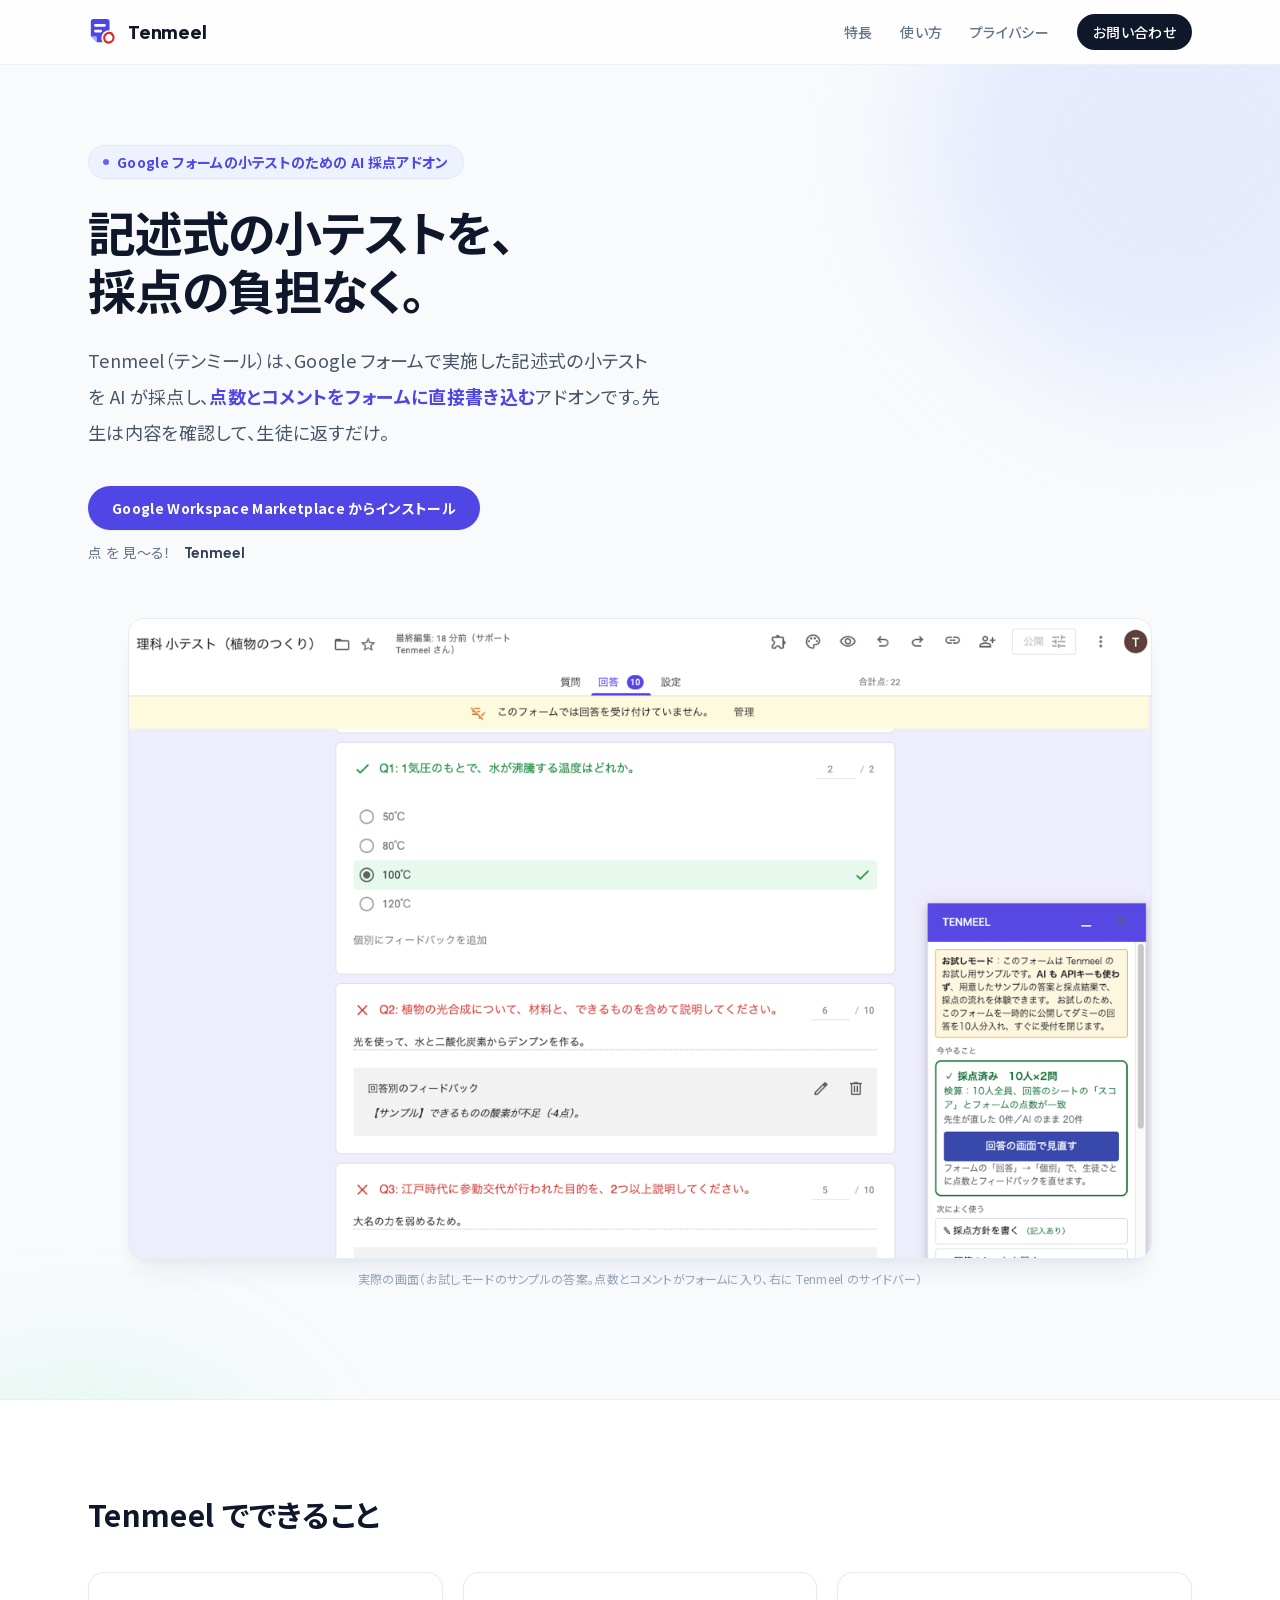
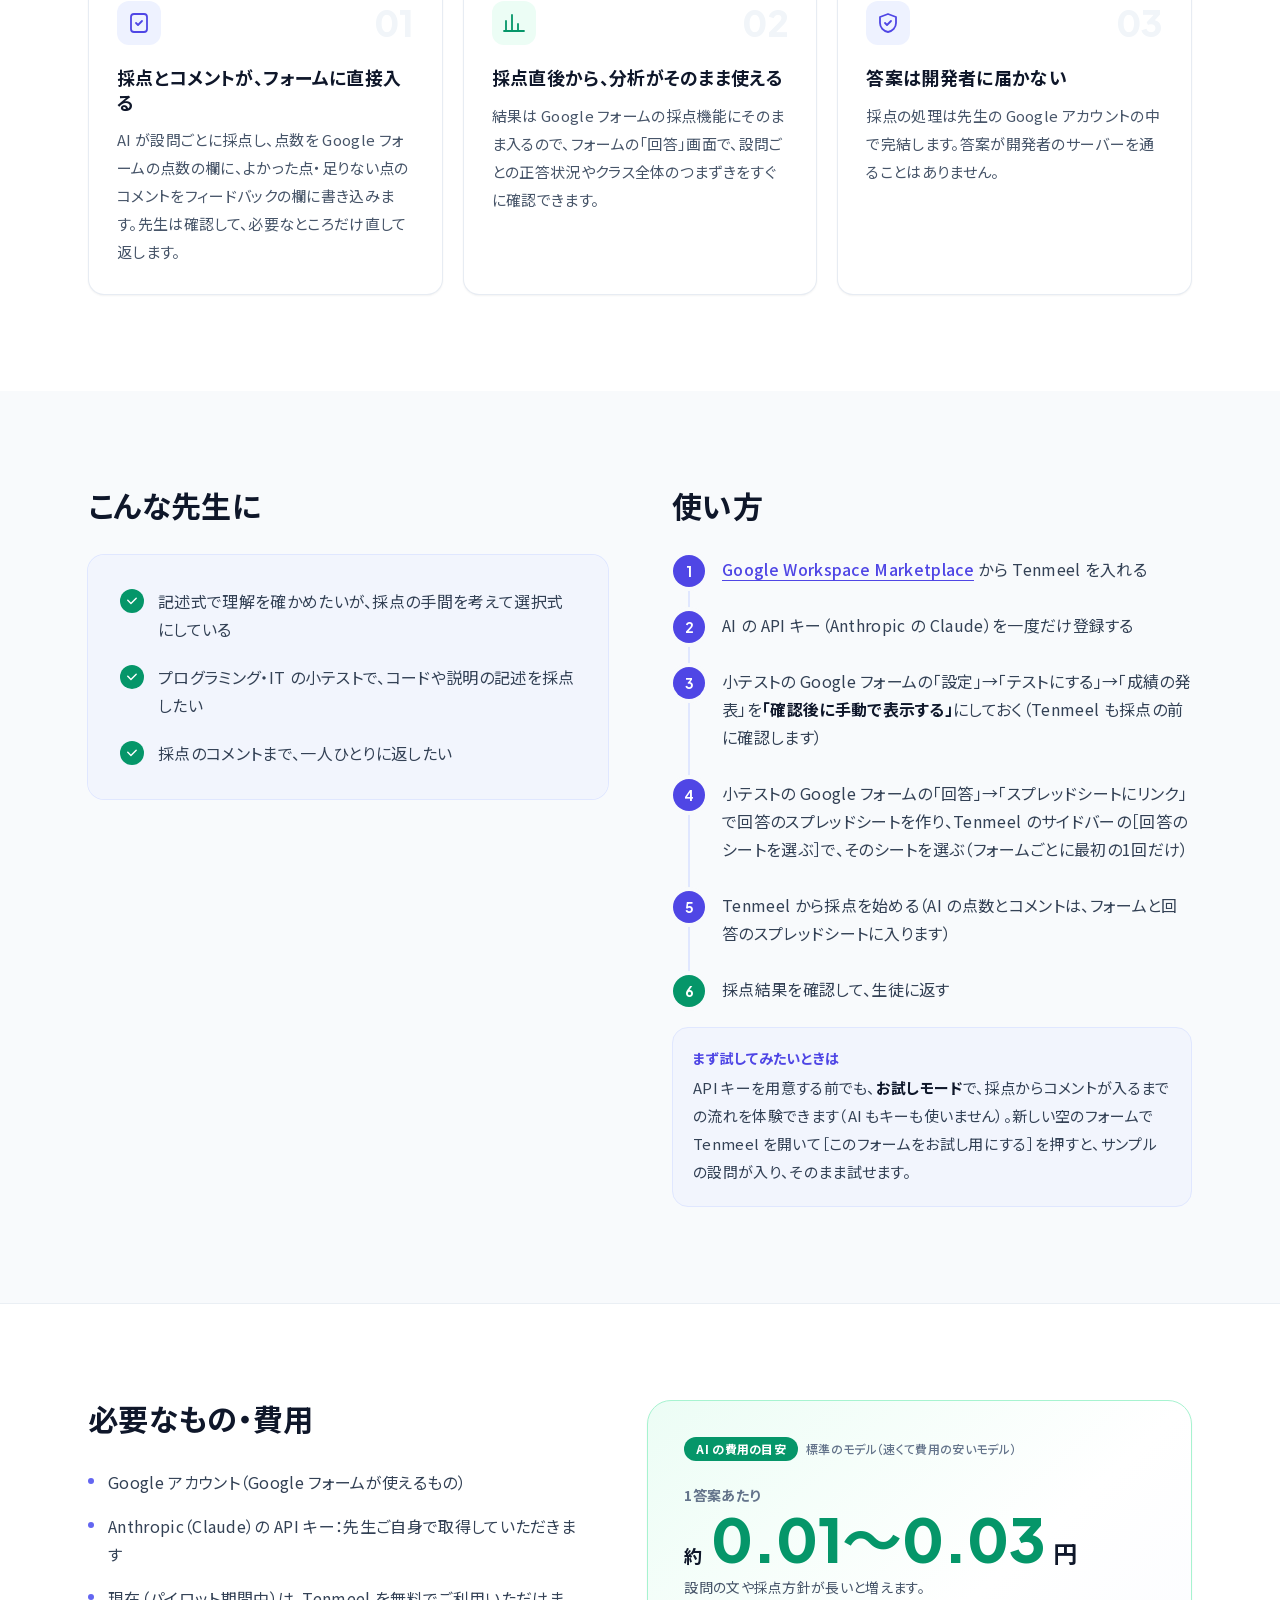
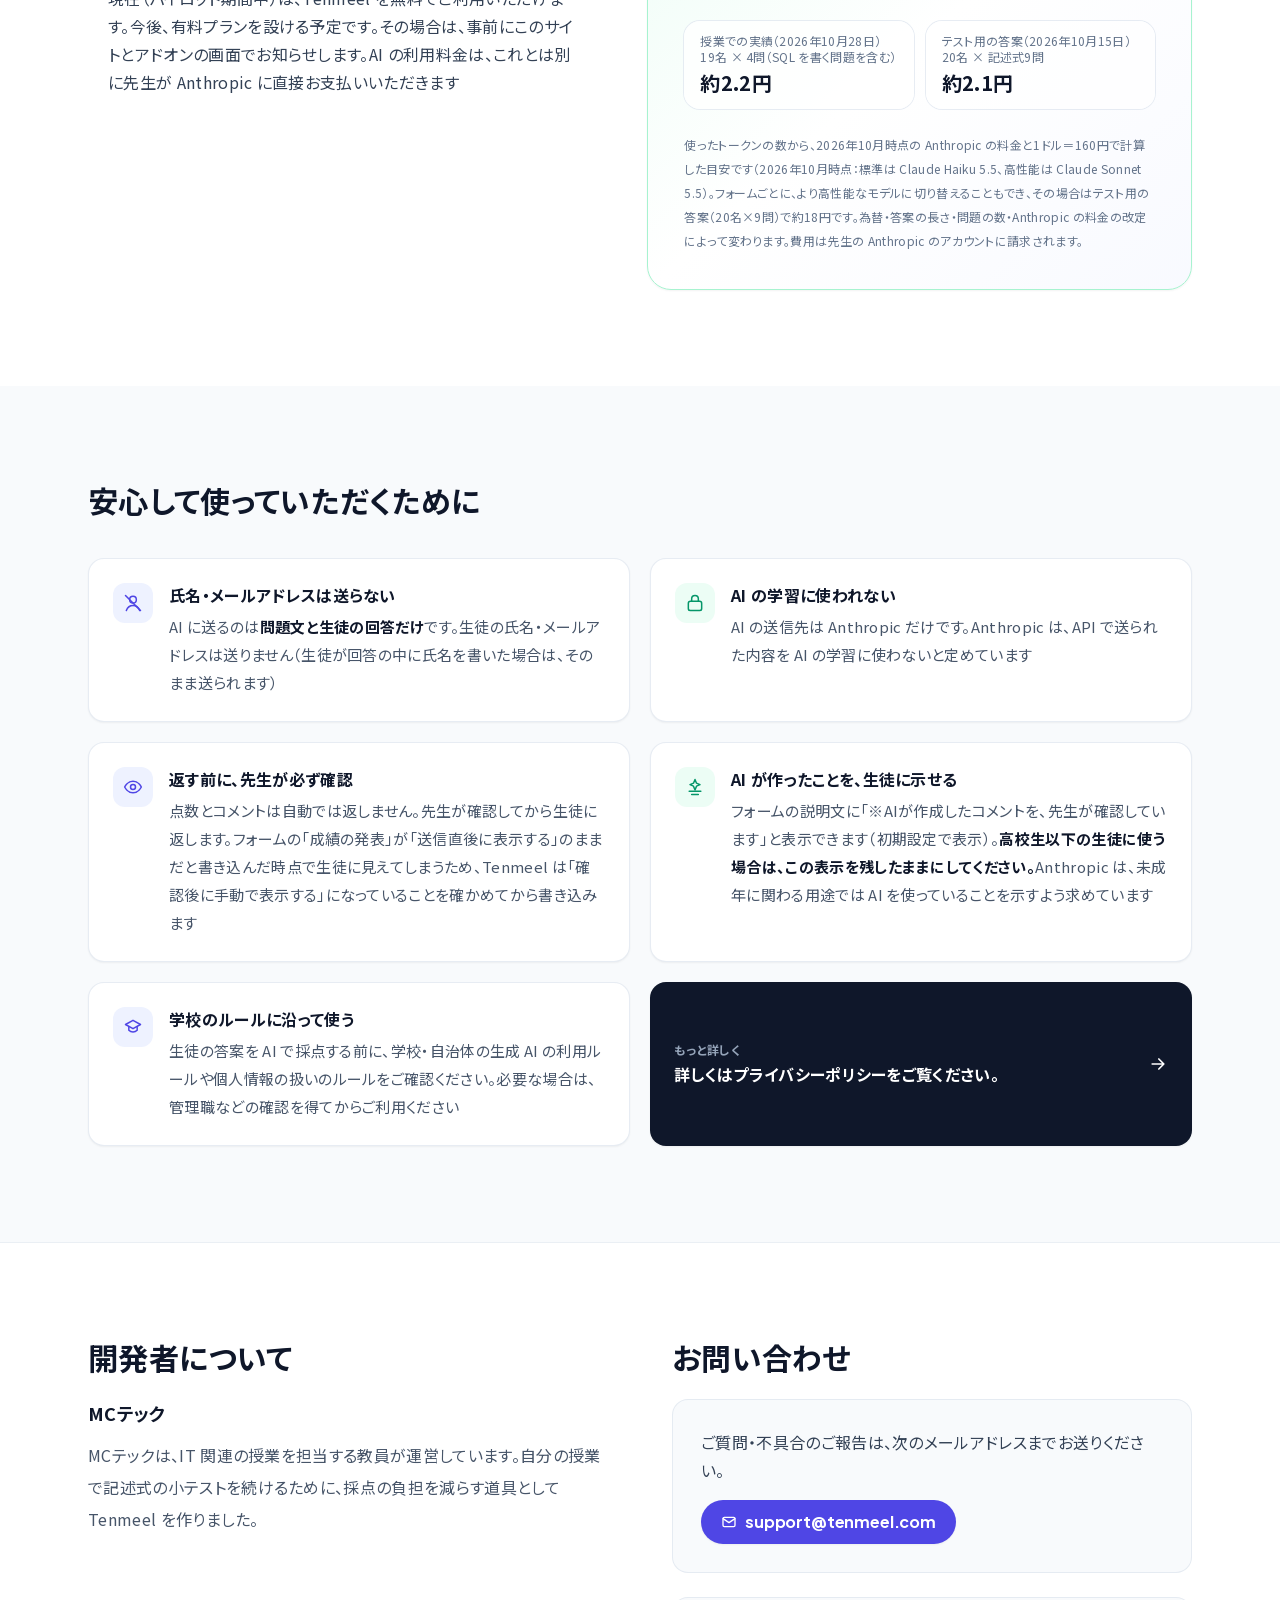
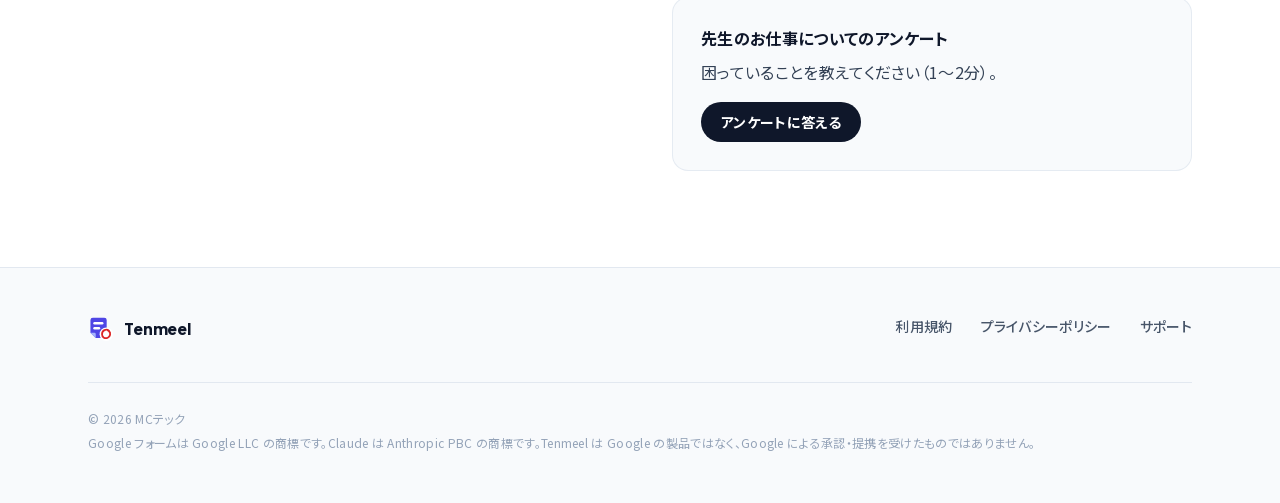
==== commit aa31ad58: "アンケートB：/survey/ を追加し、トップ・サポートから案内。ポリシー9章・12章にアンケートを追記（日英） Co-Authored-By: Claude Opus 5.5 <noreply@a" ====
--- a/index.html
+++ b/index.html
@@ -273,6 +273,11 @@
               support@tenmeel.com
             </a>
           </div>
+          <div class="mt-6 rounded-2xl border border-slate-200/80 bg-slate-50 p-6 sm:p-7">
+            <p class="font-bold text-slate-900">先生のお仕事についてのアンケート</p>
+            <p class="mt-2 leading-7">困っていることを教えてください（1〜2分）。</p>
+            <a href="/survey/" class="mt-4 inline-flex items-center gap-2 rounded-full bg-slate-900 px-5 py-2.5 text-sm font-bold text-white hover:bg-slate-700">アンケートに答える</a>
+          </div>
         </div>
       </div>
     </section>
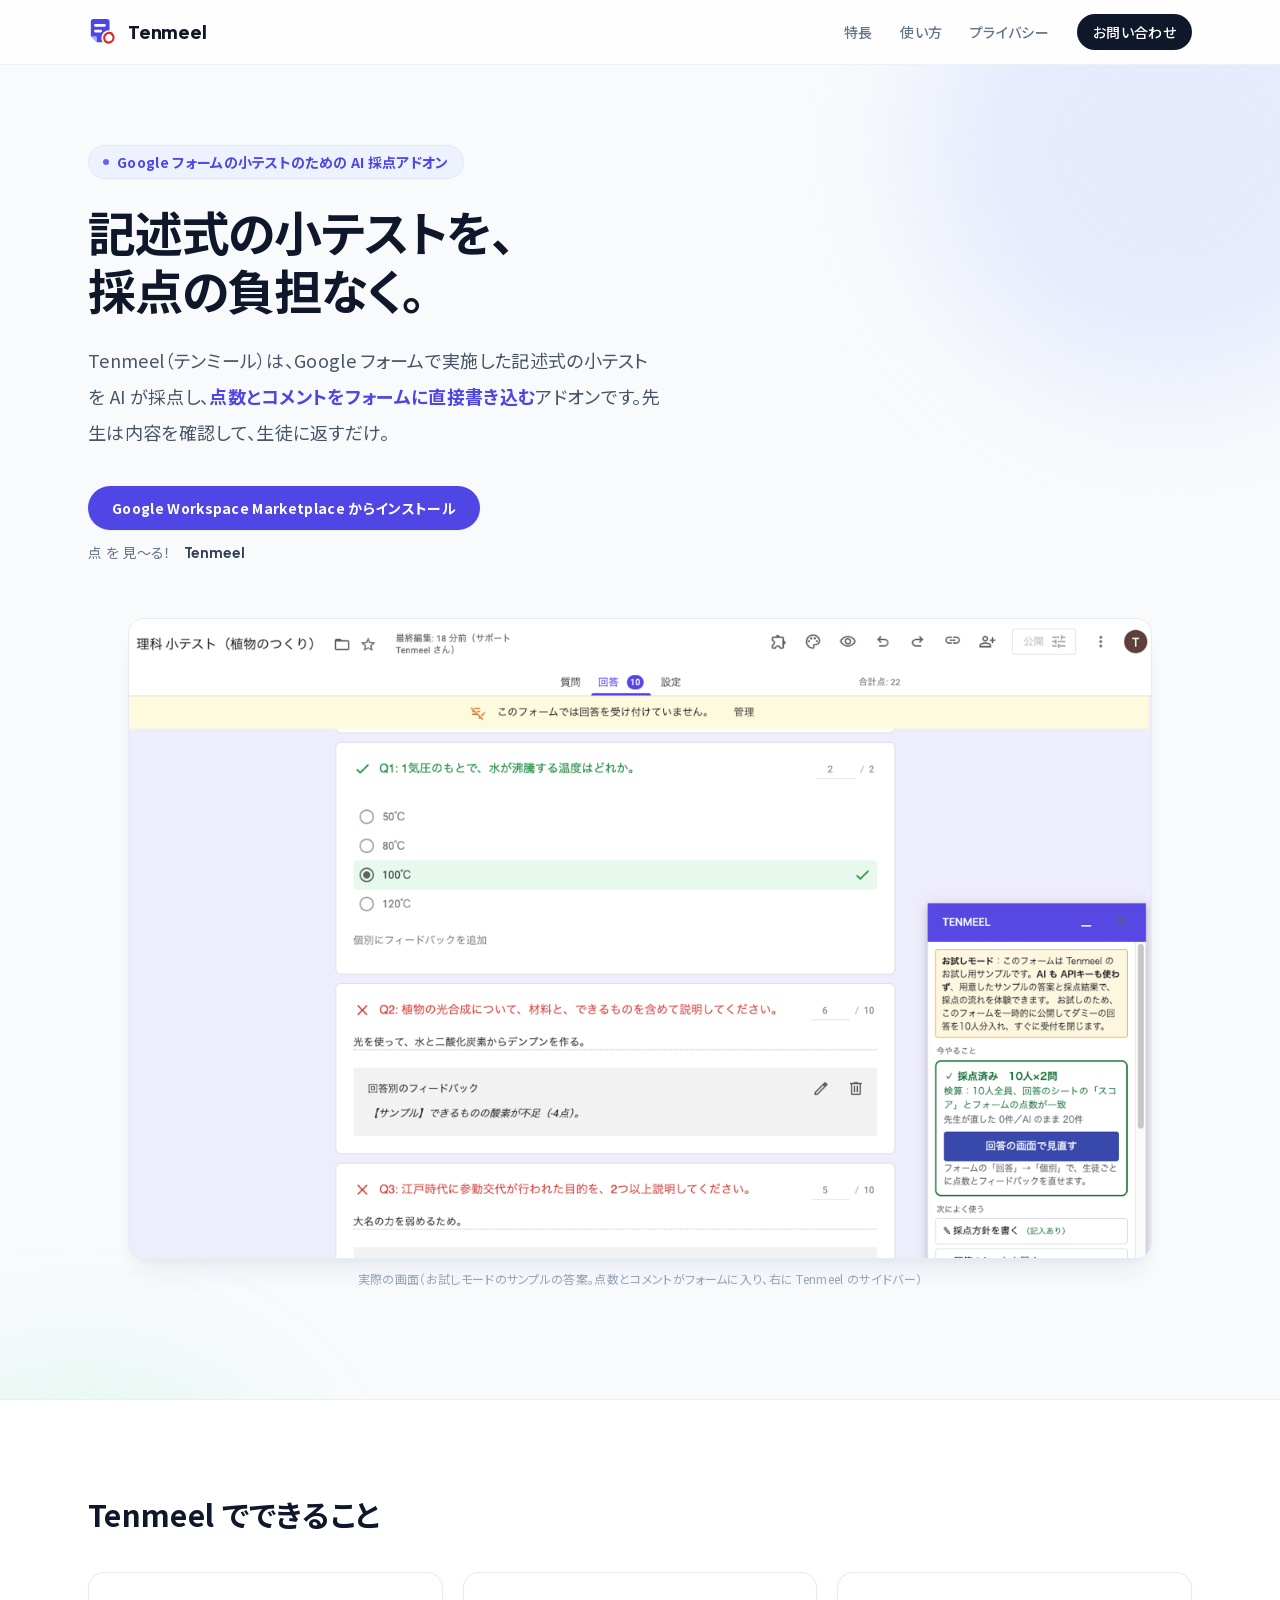
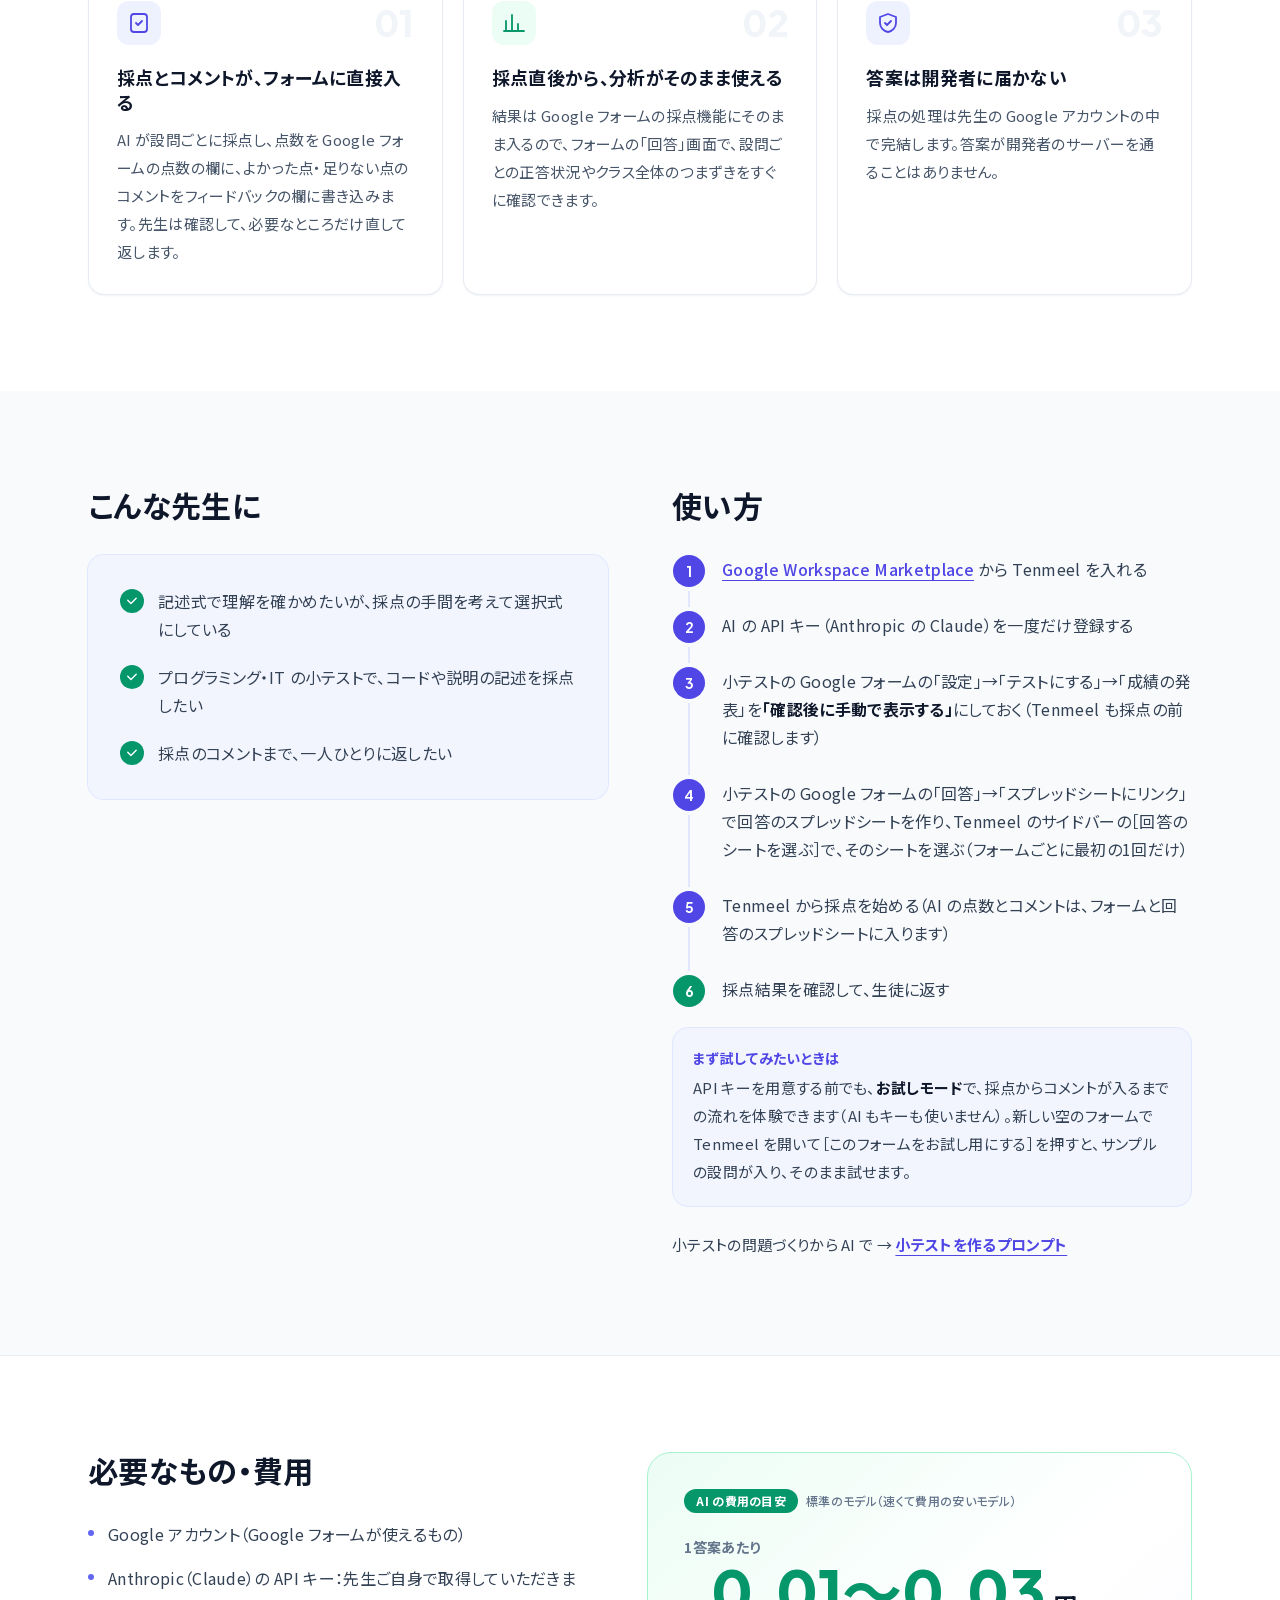
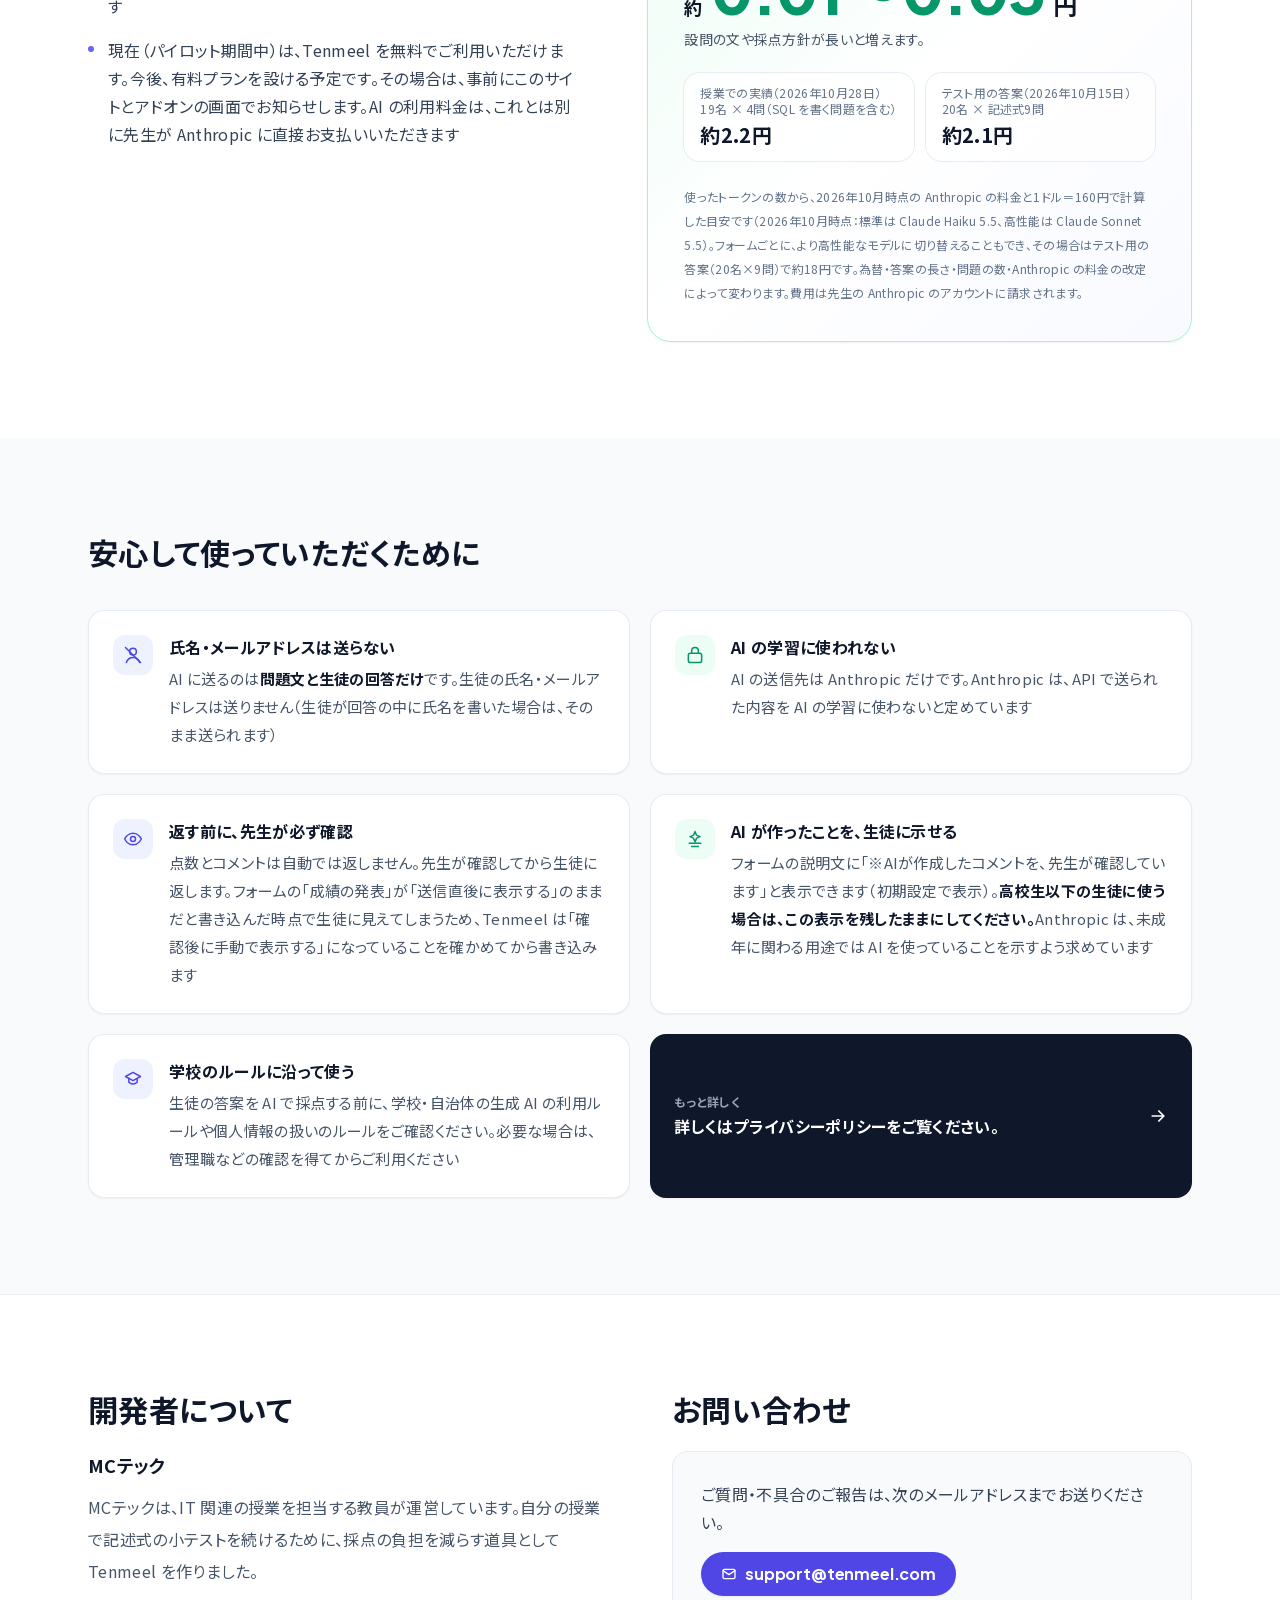
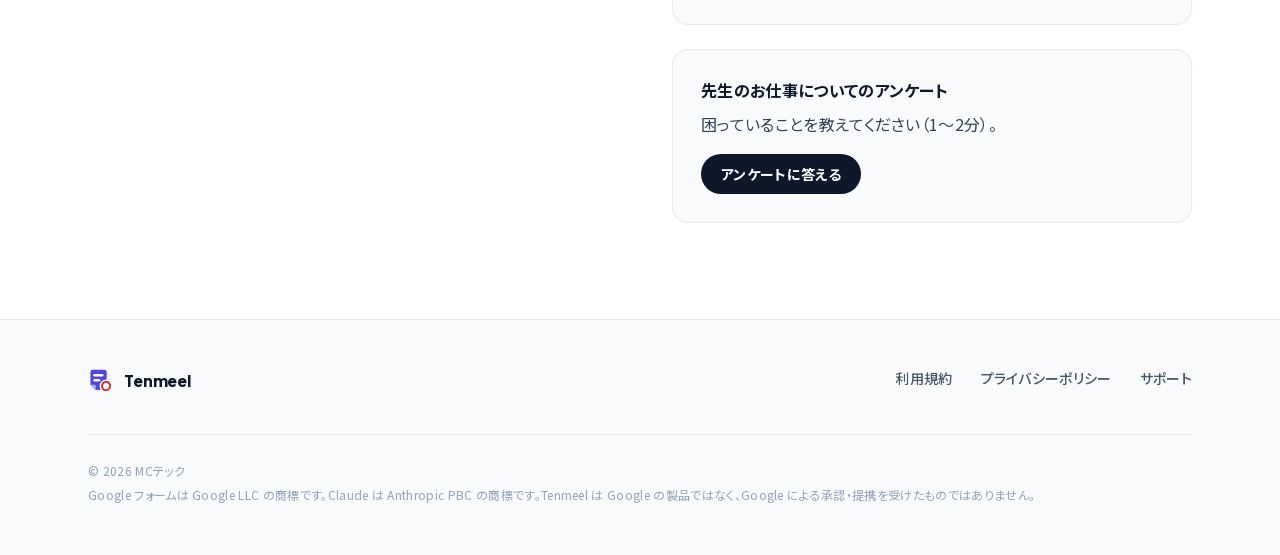
==== commit 46e69eec: "小テストを作るプロンプト（/quiz-prompts/）を追加し、トップとサポートから案内 Co-Authored-By: Claude Opus 5.5 <noreply@anthropic.com" ====
--- a/index.html
+++ b/index.html
@@ -162,6 +162,7 @@
             <p class="text-sm font-bold text-indigo-600">まず試してみたいときは</p>
             <p class="mt-1.5 text-[15px] leading-7 text-slate-700">API キーを用意する前でも、<strong class="font-bold text-slate-900">お試しモード</strong>で、採点からコメントが入るまでの流れを体験できます（AI もキーも使いません）。新しい空のフォームで Tenmeel を開いて［このフォームをお試し用にする］を押すと、サンプルの設問が入り、そのまま試せます。</p>
           </div>
+          <p class="mt-6 text-[15px] leading-7 text-slate-700">小テストの問題づくりから AI で → <a href="/quiz-prompts/" class="font-bold text-indigo-600 underline underline-offset-4 hover:text-indigo-700">小テストを作るプロンプト</a></p>
         </div>
       </div>
     </section>
--- a/tw.css
+++ b/tw.css
@@ -1 +1 @@
-*,:after,:before{--tw-border-spacing-x:0;--tw-border-spacing-y:0;--tw-translate-x:0;--tw-translate-y:0;--tw-rotate:0;--tw-skew-x:0;--tw-skew-y:0;--tw-scale-x:1;--tw-scale-y:1;--tw-pan-x: ;--tw-pan-y: ;--tw-pinch-zoom: ;--tw-scroll-snap-strictness:proximity;--tw-gradient-from-position: ;--tw-gradient-via-position: ;--tw-gradient-to-position: ;--tw-ordinal: ;--tw-slashed-zero: ;--tw-numeric-figure: ;--tw-numeric-spacing: ;--tw-numeric-fraction: ;--tw-ring-inset: ;--tw-ring-offset-width:0px;--tw-ring-offset-color:#fff;--tw-ring-color:rgba(59,130,246,.5);--tw-ring-offset-shadow:0 0 #0000;--tw-ring-shadow:0 0 #0000;--tw-shadow:0 0 #0000;--tw-shadow-colored:0 0 #0000;--tw-blur: ;--tw-brightness: ;--tw-contrast: ;--tw-grayscale: ;--tw-hue-rotate: ;--tw-invert: ;--tw-saturate: ;--tw-sepia: ;--tw-drop-shadow: ;--tw-backdrop-blur: ;--tw-backdrop-brightness: ;--tw-backdrop-contrast: ;--tw-backdrop-grayscale: ;--tw-backdrop-hue-rotate: ;--tw-backdrop-invert: ;--tw-backdrop-opacity: ;--tw-backdrop-saturate: ;--tw-backdrop-sepia: ;--tw-contain-size: ;--tw-contain-layout: ;--tw-contain-paint: ;--tw-contain-style: }::backdrop{--tw-border-spacing-x:0;--tw-border-spacing-y:0;--tw-translate-x:0;--tw-translate-y:0;--tw-rotate:0;--tw-skew-x:0;--tw-skew-y:0;--tw-scale-x:1;--tw-scale-y:1;--tw-pan-x: ;--tw-pan-y: ;--tw-pinch-zoom: ;--tw-scroll-snap-strictness:proximity;--tw-gradient-from-position: ;--tw-gradient-via-position: ;--tw-gradient-to-position: ;--tw-ordinal: ;--tw-slashed-zero: ;--tw-numeric-figure: ;--tw-numeric-spacing: ;--tw-numeric-fraction: ;--tw-ring-inset: ;--tw-ring-offset-width:0px;--tw-ring-offset-color:#fff;--tw-ring-color:rgba(59,130,246,.5);--tw-ring-offset-shadow:0 0 #0000;--tw-ring-shadow:0 0 #0000;--tw-shadow:0 0 #0000;--tw-shadow-colored:0 0 #0000;--tw-blur: ;--tw-brightness: ;--tw-contrast: ;--tw-grayscale: ;--tw-hue-rotate: ;--tw-invert: ;--tw-saturate: ;--tw-sepia: ;--tw-drop-shadow: ;--tw-backdrop-blur: ;--tw-backdrop-brightness: ;--tw-backdrop-contrast: ;--tw-backdrop-grayscale: ;--tw-backdrop-hue-rotate: ;--tw-backdrop-invert: ;--tw-backdrop-opacity: ;--tw-backdrop-saturate: ;--tw-backdrop-sepia: ;--tw-contain-size: ;--tw-contain-layout: ;--tw-contain-paint: ;--tw-contain-style: }/*! tailwindcss v3.4.17 | MIT License | https://tailwindcss.com*/*,:after,:before{box-sizing:border-box;border:0 solid #e5e7eb}:after,:before{--tw-content:""}:host,html{line-height:1.5;-webkit-text-size-adjust:100%;-moz-tab-size:4;-o-tab-size:4;tab-size:4;font-family:Noto Sans JP,Hiragino Sans,Hiragino Kaku Gothic ProN,Meiryo,system-ui,sans-serif;font-feature-settings:normal;font-variation-settings:normal;-webkit-tap-highlight-color:transparent}body{margin:0;line-height:inherit}hr{height:0;color:inherit;border-top-width:1px}abbr:where([title]){-webkit-text-decoration:underline dotted;text-decoration:underline dotted}h1,h2,h3,h4,h5,h6{font-size:inherit;font-weight:inherit}a{color:inherit;text-decoration:inherit}b,strong{font-weight:bolder}code,kbd,pre,samp{font-family:ui-monospace,SFMono-Regular,Menlo,Monaco,Consolas,Liberation Mono,Courier New,monospace;font-feature-settings:normal;font-variation-settings:normal;font-size:1em}small{font-size:80%}sub,sup{font-size:75%;line-height:0;position:relative;vertical-align:baseline}sub{bottom:-.25em}sup{top:-.5em}table{text-indent:0;border-color:inherit;border-collapse:collapse}button,input,optgroup,select,textarea{font-family:inherit;font-feature-settings:inherit;font-variation-settings:inherit;font-size:100%;font-weight:inherit;line-height:inherit;letter-spacing:inherit;color:inherit;margin:0;padding:0}button,select{text-transform:none}button,input:where([type=button]),input:where([type=reset]),input:where([type=submit]){-webkit-appearance:button;background-color:transparent;background-image:none}:-moz-focusring{outline:auto}:-moz-ui-invalid{box-shadow:none}progress{vertical-align:baseline}::-webkit-inner-spin-button,::-webkit-outer-spin-button{height:auto}[type=search]{-webkit-appearance:textfield;outline-offset:-2px}::-webkit-search-decoration{-webkit-appearance:none}::-webkit-file-upload-button{-webkit-appearance:button;font:inherit}summary{display:list-item}blockquote,dd,dl,figure,h1,h2,h3,h4,h5,h6,hr,p,pre{margin:0}fieldset{margin:0}fieldset,legend{padding:0}menu,ol,ul{list-style:none;margin:0;padding:0}dialog{padding:0}textarea{resize:vertical}input::-moz-placeholder,textarea::-moz-placeholder{opacity:1;color:#9ca3af}input::placeholder,textarea::placeholder{opacity:1;color:#9ca3af}[role=button],button{cursor:pointer}:disabled{cursor:default}audio,canvas,embed,iframe,img,object,svg,video{display:block;vertical-align:middle}img,video{max-width:100%;height:auto}[hidden]:where(:not([hidden=until-found])){display:none}.container{width:100%}@media (min-width:640px){.container{max-width:640px}}@media (min-width:768px){.container{max-width:768px}}@media (min-width:1024px){.container{max-width:1024px}}@media (min-width:1280px){.container{max-width:1280px}}@media (min-width:1536px){.container{max-width:1536px}}.pointer-events-none{pointer-events:none}.visible{visibility:visible}.absolute{position:absolute}.relative{position:relative}.sticky{position:sticky}.inset-0{inset:0}.-left-\[49px\]{left:-49px}.-top-40{top:-10rem}.bottom-\[-30\%\]{bottom:-30%}.left-\[-10\%\]{left:-10%}.right-\[-10\%\]{right:-10%}.top-0{top:0}.z-50{z-index:50}.mx-auto{margin-left:auto;margin-right:auto}.mb-4{margin-bottom:1rem}.mb-8{margin-bottom:2rem}.ml-3{margin-left:.75rem}.ml-4{margin-left:1rem}.mt-0\.5{margin-top:.125rem}.mt-1{margin-top:.25rem}.mt-1\.5{margin-top:.375rem}.mt-10{margin-top:2.5rem}.mt-2{margin-top:.5rem}.mt-2\.5{margin-top:.625rem}.mt-3{margin-top:.75rem}.mt-4{margin-top:1rem}.mt-5{margin-top:1.25rem}.mt-6{margin-top:1.5rem}.mt-8{margin-top:2rem}.mt-9{margin-top:2.25rem}.block{display:block}.flex{display:flex}.inline-flex{display:inline-flex}.table{display:table}.grid{display:grid}.contents{display:contents}.hidden{display:none}.h-1\.5{height:.375rem}.h-10{height:2.5rem}.h-11{height:2.75rem}.h-16{height:4rem}.h-3\.5{height:.875rem}.h-4{height:1rem}.h-5{height:1.25rem}.h-6{height:1.5rem}.h-8{height:2rem}.h-\[26px\]{height:26px}.h-\[30px\]{height:30px}.h-\[420px\]{height:420px}.h-\[480px\]{height:480px}.h-auto{height:auto}.w-1\.5{width:.375rem}.w-10{width:2.5rem}.w-11{width:2.75rem}.w-3\.5{width:.875rem}.w-4{width:1rem}.w-5{width:1.25rem}.w-6{width:1.5rem}.w-8{width:2rem}.w-\[26px\]{width:26px}.w-\[30px\]{width:30px}.w-\[420px\]{width:420px}.w-\[480px\]{width:480px}.w-full{width:100%}.max-w-3xl{max-width:48rem}.max-w-5xl{max-width:64rem}.max-w-6xl{max-width:72rem}.max-w-xl{max-width:36rem}.flex-none{flex:none}.flex-col{flex-direction:column}.flex-wrap{flex-wrap:wrap}.items-start{align-items:flex-start}.items-center{align-items:center}.items-baseline{align-items:baseline}.justify-center{justify-content:center}.justify-between{justify-content:space-between}.gap-12{gap:3rem}.gap-2{gap:.5rem}.gap-2\.5{gap:.625rem}.gap-3{gap:.75rem}.gap-3\.5{gap:.875rem}.gap-4{gap:1rem}.gap-5{gap:1.25rem}.gap-8{gap:2rem}.gap-x-2{-moz-column-gap:.5rem;column-gap:.5rem}.gap-x-7{-moz-column-gap:1.75rem;column-gap:1.75rem}.gap-y-3{row-gap:.75rem}.space-y-4>:not([hidden])~:not([hidden]){--tw-space-y-reverse:0;margin-top:calc(1rem*(1 - var(--tw-space-y-reverse)));margin-bottom:calc(1rem*var(--tw-space-y-reverse))}.space-y-5>:not([hidden])~:not([hidden]){--tw-space-y-reverse:0;margin-top:calc(1.25rem*(1 - var(--tw-space-y-reverse)));margin-bottom:calc(1.25rem*var(--tw-space-y-reverse))}.space-y-7>:not([hidden])~:not([hidden]){--tw-space-y-reverse:0;margin-top:calc(1.75rem*(1 - var(--tw-space-y-reverse)));margin-bottom:calc(1.75rem*var(--tw-space-y-reverse))}.overflow-hidden{overflow:hidden}.whitespace-nowrap{white-space:nowrap}.rounded-2xl{border-radius:1rem}.rounded-3xl{border-radius:1.5rem}.rounded-full{border-radius:9999px}.rounded-xl{border-radius:.75rem}.border{border-width:1px}.border-b{border-bottom-width:1px}.border-l-2{border-left-width:2px}.border-t{border-top-width:1px}.border-emerald-200{--tw-border-opacity:1;border-color:rgb(167 243 208/var(--tw-border-opacity,1))}.border-indigo-100{--tw-border-opacity:1;border-color:rgb(224 231 255/var(--tw-border-opacity,1))}.border-slate-200{--tw-border-opacity:1;border-color:rgb(226 232 240/var(--tw-border-opacity,1))}.border-slate-200\/60{border-color:rgba(226,232,240,.6)}.border-slate-200\/70{border-color:rgba(226,232,240,.7)}.border-slate-200\/80{border-color:rgba(226,232,240,.8)}.bg-emerald-200\/30{background-color:rgba(167,243,208,.3)}.bg-emerald-50{--tw-bg-opacity:1;background-color:rgb(236 253 245/var(--tw-bg-opacity,1))}.bg-emerald-600{--tw-bg-opacity:1;background-color:rgb(5 150 105/var(--tw-bg-opacity,1))}.bg-indigo-200\/40{background-color:rgba(199,210,254,.4)}.bg-indigo-50{--tw-bg-opacity:1;background-color:rgb(238 242 255/var(--tw-bg-opacity,1))}.bg-indigo-50\/50{background-color:rgba(238,242,255,.5)}.bg-indigo-50\/60{background-color:rgba(238,242,255,.6)}.bg-indigo-500{--tw-bg-opacity:1;background-color:rgb(99 102 241/var(--tw-bg-opacity,1))}.bg-indigo-600{--tw-bg-opacity:1;background-color:rgb(79 70 229/var(--tw-bg-opacity,1))}.bg-slate-50{--tw-bg-opacity:1;background-color:rgb(248 250 252/var(--tw-bg-opacity,1))}.bg-slate-900{--tw-bg-opacity:1;background-color:rgb(15 23 42/var(--tw-bg-opacity,1))}.bg-white{--tw-bg-opacity:1;background-color:rgb(255 255 255/var(--tw-bg-opacity,1))}.bg-white\/80{background-color:hsla(0,0%,100%,.8)}.bg-gradient-to-br{background-image:linear-gradient(to bottom right,var(--tw-gradient-stops))}.from-emerald-50{--tw-gradient-from:#ecfdf5 var(--tw-gradient-from-position);--tw-gradient-to:rgba(236,253,245,0) var(--tw-gradient-to-position);--tw-gradient-stops:var(--tw-gradient-from),var(--tw-gradient-to)}.via-white{--tw-gradient-to:hsla(0,0%,100%,0) var(--tw-gradient-to-position);--tw-gradient-stops:var(--tw-gradient-from),#fff var(--tw-gradient-via-position),var(--tw-gradient-to)}.to-indigo-50\/40{--tw-gradient-to:rgba(238,242,255,.4) var(--tw-gradient-to-position)}.p-5{padding:1.25rem}.p-6{padding:1.5rem}.p-7{padding:1.75rem}.px-3{padding-left:.75rem;padding-right:.75rem}.px-3\.5{padding-left:.875rem;padding-right:.875rem}.px-4{padding-left:1rem;padding-right:1rem}.px-5{padding-left:1.25rem;padding-right:1.25rem}.px-6{padding-left:1.5rem;padding-right:1.5rem}.py-1{padding-top:.25rem;padding-bottom:.25rem}.py-1\.5{padding-top:.375rem;padding-bottom:.375rem}.py-12{padding-top:3rem;padding-bottom:3rem}.py-2{padding-top:.5rem;padding-bottom:.5rem}.py-2\.5{padding-top:.625rem;padding-bottom:.625rem}.py-20{padding-top:5rem;padding-bottom:5rem}.py-3{padding-top:.75rem;padding-bottom:.75rem}.pb-20{padding-bottom:5rem}.pl-8{padding-left:2rem}.pt-12{padding-top:3rem}.pt-14{padding-top:3.5rem}.pt-6{padding-top:1.5rem}.text-center{text-align:center}.font-display{font-family:Plus Jakarta Sans,Noto Sans JP,system-ui,sans-serif}.font-sans{font-family:Noto Sans JP,Hiragino Sans,Hiragino Kaku Gothic ProN,Meiryo,system-ui,sans-serif}.text-2xl{font-size:1.5rem;line-height:2rem}.text-3xl{font-size:1.875rem;line-height:2.25rem}.text-4xl{font-size:2.25rem;line-height:2.5rem}.text-5xl{font-size:3rem;line-height:1}.text-\[13px\]{font-size:13px}.text-\[15px\]{font-size:15px}.text-\[28px\]{font-size:28px}.text-base{font-size:1rem;line-height:1.5rem}.text-lg{font-size:1.125rem;line-height:1.75rem}.text-sm{font-size:.875rem;line-height:1.25rem}.text-xl{font-size:1.25rem;line-height:1.75rem}.text-xs{font-size:.75rem;line-height:1rem}.font-bold{font-weight:700}.font-extrabold{font-weight:800}.font-medium{font-weight:500}.leading-6{line-height:1.5rem}.leading-7{line-height:1.75rem}.leading-8{line-height:2rem}.leading-snug{line-height:1.375}.leading-tight{line-height:1.25}.tracking-tight{letter-spacing:-.025em}.text-emerald-600{--tw-text-opacity:1;color:rgb(5 150 105/var(--tw-text-opacity,1))}.text-indigo-600{--tw-text-opacity:1;color:rgb(79 70 229/var(--tw-text-opacity,1))}.text-slate-100{--tw-text-opacity:1;color:rgb(241 245 249/var(--tw-text-opacity,1))}.text-slate-400{--tw-text-opacity:1;color:rgb(148 163 184/var(--tw-text-opacity,1))}.text-slate-500{--tw-text-opacity:1;color:rgb(100 116 139/var(--tw-text-opacity,1))}.text-slate-600{--tw-text-opacity:1;color:rgb(71 85 105/var(--tw-text-opacity,1))}.text-slate-700{--tw-text-opacity:1;color:rgb(51 65 85/var(--tw-text-opacity,1))}.text-slate-900{--tw-text-opacity:1;color:rgb(15 23 42/var(--tw-text-opacity,1))}.text-white{--tw-text-opacity:1;color:rgb(255 255 255/var(--tw-text-opacity,1))}.underline{text-decoration-line:underline}.underline-offset-4{text-underline-offset:4px}.antialiased{-webkit-font-smoothing:antialiased;-moz-osx-font-smoothing:grayscale}.shadow-sm{--tw-shadow:0 1px 2px 0 rgba(0,0,0,.05);--tw-shadow-colored:0 1px 2px 0 var(--tw-shadow-color)}.shadow-sm,.shadow-xl{box-shadow:var(--tw-ring-offset-shadow,0 0 #0000),var(--tw-ring-shadow,0 0 #0000),var(--tw-shadow)}.shadow-xl{--tw-shadow:0 20px 25px -5px rgba(0,0,0,.1),0 8px 10px -6px rgba(0,0,0,.1);--tw-shadow-colored:0 20px 25px -5px var(--tw-shadow-color),0 8px 10px -6px var(--tw-shadow-color)}.shadow-indigo-900\/5{--tw-shadow-color:rgba(49,46,129,.05);--tw-shadow:var(--tw-shadow-colored)}.ring-1{--tw-ring-offset-shadow:var(--tw-ring-inset) 0 0 0 var(--tw-ring-offset-width) var(--tw-ring-offset-color);--tw-ring-shadow:var(--tw-ring-inset) 0 0 0 calc(1px + var(--tw-ring-offset-width)) var(--tw-ring-color)}.ring-1,.ring-4{box-shadow:var(--tw-ring-offset-shadow),var(--tw-ring-shadow),var(--tw-shadow,0 0 #0000)}.ring-4{--tw-ring-offset-shadow:var(--tw-ring-inset) 0 0 0 var(--tw-ring-offset-width) var(--tw-ring-offset-color);--tw-ring-shadow:var(--tw-ring-inset) 0 0 0 calc(4px + var(--tw-ring-offset-width)) var(--tw-ring-color)}.ring-indigo-100{--tw-ring-opacity:1;--tw-ring-color:rgb(224 231 255/var(--tw-ring-opacity,1))}.ring-slate-200\/80{--tw-ring-color:rgba(226,232,240,.8)}.ring-slate-50{--tw-ring-opacity:1;--tw-ring-color:rgb(248 250 252/var(--tw-ring-opacity,1))}.blur-3xl{--tw-blur:blur(64px);filter:var(--tw-blur) var(--tw-brightness) var(--tw-contrast) var(--tw-grayscale) var(--tw-hue-rotate) var(--tw-invert) var(--tw-saturate) var(--tw-sepia) var(--tw-drop-shadow)}.backdrop-blur-md{--tw-backdrop-blur:blur(12px);-webkit-backdrop-filter:var(--tw-backdrop-blur) var(--tw-backdrop-brightness) var(--tw-backdrop-contrast) var(--tw-backdrop-grayscale) var(--tw-backdrop-hue-rotate) var(--tw-backdrop-invert) var(--tw-backdrop-opacity) var(--tw-backdrop-saturate) var(--tw-backdrop-sepia);backdrop-filter:var(--tw-backdrop-blur) var(--tw-backdrop-brightness) var(--tw-backdrop-contrast) var(--tw-backdrop-grayscale) var(--tw-backdrop-hue-rotate) var(--tw-backdrop-invert) var(--tw-backdrop-opacity) var(--tw-backdrop-saturate) var(--tw-backdrop-sepia)}.transition{transition-property:color,background-color,border-color,text-decoration-color,fill,stroke,opacity,box-shadow,transform,filter,-webkit-backdrop-filter;transition-property:color,background-color,border-color,text-decoration-color,fill,stroke,opacity,box-shadow,transform,filter,backdrop-filter;transition-property:color,background-color,border-color,text-decoration-color,fill,stroke,opacity,box-shadow,transform,filter,backdrop-filter,-webkit-backdrop-filter;transition-timing-function:cubic-bezier(.4,0,.2,1);transition-duration:.15s}.hover\:bg-indigo-500:hover{--tw-bg-opacity:1;background-color:rgb(99 102 241/var(--tw-bg-opacity,1))}.hover\:bg-indigo-700:hover{--tw-bg-opacity:1;background-color:rgb(67 56 202/var(--tw-bg-opacity,1))}.hover\:bg-slate-700:hover{--tw-bg-opacity:1;background-color:rgb(51 65 85/var(--tw-bg-opacity,1))}.hover\:bg-slate-800:hover{--tw-bg-opacity:1;background-color:rgb(30 41 59/var(--tw-bg-opacity,1))}.hover\:text-indigo-700:hover{--tw-text-opacity:1;color:rgb(67 56 202/var(--tw-text-opacity,1))}.hover\:text-slate-900:hover{--tw-text-opacity:1;color:rgb(15 23 42/var(--tw-text-opacity,1))}.focus-visible\:outline:focus-visible{outline-style:solid}.focus-visible\:outline-2:focus-visible{outline-width:2px}.focus-visible\:outline-offset-2:focus-visible{outline-offset:2px}.focus-visible\:outline-indigo-600:focus-visible{outline-color:#4f46e5}.group:hover .group-hover\:translate-x-1{--tw-translate-x:0.25rem;transform:translate(var(--tw-translate-x),var(--tw-translate-y)) rotate(var(--tw-rotate)) skewX(var(--tw-skew-x)) skewY(var(--tw-skew-y)) scaleX(var(--tw-scale-x)) scaleY(var(--tw-scale-y))}@media (min-width:400px){.min-\[400px\]\:inline{display:inline}.min-\[400px\]\:gap-5{gap:1.25rem}.min-\[400px\]\:text-4xl{font-size:2.25rem;line-height:2.5rem}}@media (min-width:640px){.sm\:inline{display:inline}.sm\:grid-cols-2{grid-template-columns:repeat(2,minmax(0,1fr))}.sm\:flex-row{flex-direction:row}.sm\:items-start{align-items:flex-start}.sm\:justify-between{justify-content:space-between}.sm\:gap-7{gap:1.75rem}.sm\:p-7{padding:1.75rem}.sm\:p-8{padding:2rem}.sm\:p-9{padding:2.25rem}.sm\:px-4{padding-left:1rem;padding-right:1rem}.sm\:px-6{padding-left:1.5rem;padding-right:1.5rem}.sm\:py-24{padding-top:6rem;padding-bottom:6rem}.sm\:pt-16{padding-top:4rem}.sm\:pt-20{padding-top:5rem}.sm\:text-3xl{font-size:1.875rem;line-height:2.25rem}.sm\:text-4xl{font-size:2.25rem;line-height:2.5rem}.sm\:text-5xl{font-size:3rem;line-height:1}.sm\:text-6xl{font-size:3.75rem;line-height:1}.sm\:text-lg{font-size:1.125rem;line-height:1.75rem}.sm\:text-sm{font-size:.875rem;line-height:1.25rem}.sm\:leading-9{line-height:2.25rem}.sm\:leading-\[1\.2\]{line-height:1.2}}@media (min-width:768px){.md\:grid-cols-2{grid-template-columns:repeat(2,minmax(0,1fr))}.md\:grid-cols-3{grid-template-columns:repeat(3,minmax(0,1fr))}}@media (min-width:1024px){.lg\:grid-cols-2{grid-template-columns:repeat(2,minmax(0,1fr))}.lg\:grid-cols-\[1fr_1\.1fr\]{grid-template-columns:1fr 1.1fr}.lg\:gap-14{gap:3.5rem}.lg\:gap-16{gap:4rem}.lg\:pb-28{padding-bottom:7rem}}+*,:after,:before{--tw-border-spacing-x:0;--tw-border-spacing-y:0;--tw-translate-x:0;--tw-translate-y:0;--tw-rotate:0;--tw-skew-x:0;--tw-skew-y:0;--tw-scale-x:1;--tw-scale-y:1;--tw-pan-x: ;--tw-pan-y: ;--tw-pinch-zoom: ;--tw-scroll-snap-strictness:proximity;--tw-gradient-from-position: ;--tw-gradient-via-position: ;--tw-gradient-to-position: ;--tw-ordinal: ;--tw-slashed-zero: ;--tw-numeric-figure: ;--tw-numeric-spacing: ;--tw-numeric-fraction: ;--tw-ring-inset: ;--tw-ring-offset-width:0px;--tw-ring-offset-color:#fff;--tw-ring-color:rgba(59,130,246,.5);--tw-ring-offset-shadow:0 0 #0000;--tw-ring-shadow:0 0 #0000;--tw-shadow:0 0 #0000;--tw-shadow-colored:0 0 #0000;--tw-blur: ;--tw-brightness: ;--tw-contrast: ;--tw-grayscale: ;--tw-hue-rotate: ;--tw-invert: ;--tw-saturate: ;--tw-sepia: ;--tw-drop-shadow: ;--tw-backdrop-blur: ;--tw-backdrop-brightness: ;--tw-backdrop-contrast: ;--tw-backdrop-grayscale: ;--tw-backdrop-hue-rotate: ;--tw-backdrop-invert: ;--tw-backdrop-opacity: ;--tw-backdrop-saturate: ;--tw-backdrop-sepia: ;--tw-contain-size: ;--tw-contain-layout: ;--tw-contain-paint: ;--tw-contain-style: }::backdrop{--tw-border-spacing-x:0;--tw-border-spacing-y:0;--tw-translate-x:0;--tw-translate-y:0;--tw-rotate:0;--tw-skew-x:0;--tw-skew-y:0;--tw-scale-x:1;--tw-scale-y:1;--tw-pan-x: ;--tw-pan-y: ;--tw-pinch-zoom: ;--tw-scroll-snap-strictness:proximity;--tw-gradient-from-position: ;--tw-gradient-via-position: ;--tw-gradient-to-position: ;--tw-ordinal: ;--tw-slashed-zero: ;--tw-numeric-figure: ;--tw-numeric-spacing: ;--tw-numeric-fraction: ;--tw-ring-inset: ;--tw-ring-offset-width:0px;--tw-ring-offset-color:#fff;--tw-ring-color:rgba(59,130,246,.5);--tw-ring-offset-shadow:0 0 #0000;--tw-ring-shadow:0 0 #0000;--tw-shadow:0 0 #0000;--tw-shadow-colored:0 0 #0000;--tw-blur: ;--tw-brightness: ;--tw-contrast: ;--tw-grayscale: ;--tw-hue-rotate: ;--tw-invert: ;--tw-saturate: ;--tw-sepia: ;--tw-drop-shadow: ;--tw-backdrop-blur: ;--tw-backdrop-brightness: ;--tw-backdrop-contrast: ;--tw-backdrop-grayscale: ;--tw-backdrop-hue-rotate: ;--tw-backdrop-invert: ;--tw-backdrop-opacity: ;--tw-backdrop-saturate: ;--tw-backdrop-sepia: ;--tw-contain-size: ;--tw-contain-layout: ;--tw-contain-paint: ;--tw-contain-style: }/*! tailwindcss v3.4.17 | MIT License | https://tailwindcss.com*/*,:after,:before{box-sizing:border-box;border:0 solid #e5e7eb}:after,:before{--tw-content:""}:host,html{line-height:1.5;-webkit-text-size-adjust:100%;-moz-tab-size:4;-o-tab-size:4;tab-size:4;font-family:Noto Sans JP,Hiragino Sans,Hiragino Kaku Gothic ProN,Meiryo,system-ui,sans-serif;font-feature-settings:normal;font-variation-settings:normal;-webkit-tap-highlight-color:transparent}body{margin:0;line-height:inherit}hr{height:0;color:inherit;border-top-width:1px}abbr:where([title]){-webkit-text-decoration:underline dotted;text-decoration:underline dotted}h1,h2,h3,h4,h5,h6{font-size:inherit;font-weight:inherit}a{color:inherit;text-decoration:inherit}b,strong{font-weight:bolder}code,kbd,pre,samp{font-family:ui-monospace,SFMono-Regular,Menlo,Monaco,Consolas,Liberation Mono,Courier New,monospace;font-feature-settings:normal;font-variation-settings:normal;font-size:1em}small{font-size:80%}sub,sup{font-size:75%;line-height:0;position:relative;vertical-align:baseline}sub{bottom:-.25em}sup{top:-.5em}table{text-indent:0;border-color:inherit;border-collapse:collapse}button,input,optgroup,select,textarea{font-family:inherit;font-feature-settings:inherit;font-variation-settings:inherit;font-size:100%;font-weight:inherit;line-height:inherit;letter-spacing:inherit;color:inherit;margin:0;padding:0}button,select{text-transform:none}button,input:where([type=button]),input:where([type=reset]),input:where([type=submit]){-webkit-appearance:button;background-color:transparent;background-image:none}:-moz-focusring{outline:auto}:-moz-ui-invalid{box-shadow:none}progress{vertical-align:baseline}::-webkit-inner-spin-button,::-webkit-outer-spin-button{height:auto}[type=search]{-webkit-appearance:textfield;outline-offset:-2px}::-webkit-search-decoration{-webkit-appearance:none}::-webkit-file-upload-button{-webkit-appearance:button;font:inherit}summary{display:list-item}blockquote,dd,dl,figure,h1,h2,h3,h4,h5,h6,hr,p,pre{margin:0}fieldset{margin:0}fieldset,legend{padding:0}menu,ol,ul{list-style:none;margin:0;padding:0}dialog{padding:0}textarea{resize:vertical}input::-moz-placeholder,textarea::-moz-placeholder{opacity:1;color:#9ca3af}input::placeholder,textarea::placeholder{opacity:1;color:#9ca3af}[role=button],button{cursor:pointer}:disabled{cursor:default}audio,canvas,embed,iframe,img,object,svg,video{display:block;vertical-align:middle}img,video{max-width:100%;height:auto}[hidden]:where(:not([hidden=until-found])){display:none}.container{width:100%}@media (min-width:640px){.container{max-width:640px}}@media (min-width:768px){.container{max-width:768px}}@media (min-width:1024px){.container{max-width:1024px}}@media (min-width:1280px){.container{max-width:1280px}}@media (min-width:1536px){.container{max-width:1536px}}.pointer-events-none{pointer-events:none}.visible{visibility:visible}.fixed{position:fixed}.absolute{position:absolute}.relative{position:relative}.sticky{position:sticky}.inset-0{inset:0}.-left-\[49px\]{left:-49px}.-top-40{top:-10rem}.bottom-\[-30\%\]{bottom:-30%}.left-\[-10\%\]{left:-10%}.right-\[-10\%\]{right:-10%}.top-0{top:0}.z-50{z-index:50}.mx-auto{margin-left:auto;margin-right:auto}.mb-4{margin-bottom:1rem}.mb-8{margin-bottom:2rem}.ml-3{margin-left:.75rem}.ml-4{margin-left:1rem}.mt-0\.5{margin-top:.125rem}.mt-1{margin-top:.25rem}.mt-1\.5{margin-top:.375rem}.mt-10{margin-top:2.5rem}.mt-2{margin-top:.5rem}.mt-2\.5{margin-top:.625rem}.mt-3{margin-top:.75rem}.mt-4{margin-top:1rem}.mt-5{margin-top:1.25rem}.mt-6{margin-top:1.5rem}.mt-8{margin-top:2rem}.mt-9{margin-top:2.25rem}.block{display:block}.flex{display:flex}.inline-flex{display:inline-flex}.table{display:table}.grid{display:grid}.contents{display:contents}.hidden{display:none}.h-1\.5{height:.375rem}.h-10{height:2.5rem}.h-11{height:2.75rem}.h-16{height:4rem}.h-3\.5{height:.875rem}.h-4{height:1rem}.h-5{height:1.25rem}.h-6{height:1.5rem}.h-8{height:2rem}.h-\[26px\]{height:26px}.h-\[30px\]{height:30px}.h-\[420px\]{height:420px}.h-\[480px\]{height:480px}.h-auto{height:auto}.w-1\.5{width:.375rem}.w-10{width:2.5rem}.w-11{width:2.75rem}.w-3\.5{width:.875rem}.w-4{width:1rem}.w-5{width:1.25rem}.w-6{width:1.5rem}.w-8{width:2rem}.w-\[26px\]{width:26px}.w-\[30px\]{width:30px}.w-\[420px\]{width:420px}.w-\[480px\]{width:480px}.w-full{width:100%}.max-w-3xl{max-width:48rem}.max-w-5xl{max-width:64rem}.max-w-6xl{max-width:72rem}.max-w-xl{max-width:36rem}.flex-none{flex:none}.flex-col{flex-direction:column}.flex-wrap{flex-wrap:wrap}.items-start{align-items:flex-start}.items-center{align-items:center}.items-baseline{align-items:baseline}.justify-center{justify-content:center}.justify-between{justify-content:space-between}.gap-12{gap:3rem}.gap-2{gap:.5rem}.gap-2\.5{gap:.625rem}.gap-3{gap:.75rem}.gap-3\.5{gap:.875rem}.gap-4{gap:1rem}.gap-5{gap:1.25rem}.gap-8{gap:2rem}.gap-x-2{-moz-column-gap:.5rem;column-gap:.5rem}.gap-x-7{-moz-column-gap:1.75rem;column-gap:1.75rem}.gap-y-3{row-gap:.75rem}.space-y-4>:not([hidden])~:not([hidden]){--tw-space-y-reverse:0;margin-top:calc(1rem*(1 - var(--tw-space-y-reverse)));margin-bottom:calc(1rem*var(--tw-space-y-reverse))}.space-y-5>:not([hidden])~:not([hidden]){--tw-space-y-reverse:0;margin-top:calc(1.25rem*(1 - var(--tw-space-y-reverse)));margin-bottom:calc(1.25rem*var(--tw-space-y-reverse))}.space-y-7>:not([hidden])~:not([hidden]){--tw-space-y-reverse:0;margin-top:calc(1.75rem*(1 - var(--tw-space-y-reverse)));margin-bottom:calc(1.75rem*var(--tw-space-y-reverse))}.overflow-hidden{overflow:hidden}.whitespace-nowrap{white-space:nowrap}.rounded-2xl{border-radius:1rem}.rounded-3xl{border-radius:1.5rem}.rounded-full{border-radius:9999px}.rounded-xl{border-radius:.75rem}.border{border-width:1px}.border-b{border-bottom-width:1px}.border-l-2{border-left-width:2px}.border-t{border-top-width:1px}.border-emerald-200{--tw-border-opacity:1;border-color:rgb(167 243 208/var(--tw-border-opacity,1))}.border-indigo-100{--tw-border-opacity:1;border-color:rgb(224 231 255/var(--tw-border-opacity,1))}.border-slate-200{--tw-border-opacity:1;border-color:rgb(226 232 240/var(--tw-border-opacity,1))}.border-slate-200\/60{border-color:rgba(226,232,240,.6)}.border-slate-200\/70{border-color:rgba(226,232,240,.7)}.border-slate-200\/80{border-color:rgba(226,232,240,.8)}.bg-emerald-200\/30{background-color:rgba(167,243,208,.3)}.bg-emerald-50{--tw-bg-opacity:1;background-color:rgb(236 253 245/var(--tw-bg-opacity,1))}.bg-emerald-600{--tw-bg-opacity:1;background-color:rgb(5 150 105/var(--tw-bg-opacity,1))}.bg-indigo-200\/40{background-color:rgba(199,210,254,.4)}.bg-indigo-50{--tw-bg-opacity:1;background-color:rgb(238 242 255/var(--tw-bg-opacity,1))}.bg-indigo-50\/50{background-color:rgba(238,242,255,.5)}.bg-indigo-50\/60{background-color:rgba(238,242,255,.6)}.bg-indigo-500{--tw-bg-opacity:1;background-color:rgb(99 102 241/var(--tw-bg-opacity,1))}.bg-indigo-600{--tw-bg-opacity:1;background-color:rgb(79 70 229/var(--tw-bg-opacity,1))}.bg-slate-50{--tw-bg-opacity:1;background-color:rgb(248 250 252/var(--tw-bg-opacity,1))}.bg-slate-900{--tw-bg-opacity:1;background-color:rgb(15 23 42/var(--tw-bg-opacity,1))}.bg-white{--tw-bg-opacity:1;background-color:rgb(255 255 255/var(--tw-bg-opacity,1))}.bg-white\/80{background-color:hsla(0,0%,100%,.8)}.bg-gradient-to-br{background-image:linear-gradient(to bottom right,var(--tw-gradient-stops))}.from-emerald-50{--tw-gradient-from:#ecfdf5 var(--tw-gradient-from-position);--tw-gradient-to:rgba(236,253,245,0) var(--tw-gradient-to-position);--tw-gradient-stops:var(--tw-gradient-from),var(--tw-gradient-to)}.via-white{--tw-gradient-to:hsla(0,0%,100%,0) var(--tw-gradient-to-position);--tw-gradient-stops:var(--tw-gradient-from),#fff var(--tw-gradient-via-position),var(--tw-gradient-to)}.to-indigo-50\/40{--tw-gradient-to:rgba(238,242,255,.4) var(--tw-gradient-to-position)}.p-5{padding:1.25rem}.p-6{padding:1.5rem}.p-7{padding:1.75rem}.px-3{padding-left:.75rem;padding-right:.75rem}.px-3\.5{padding-left:.875rem;padding-right:.875rem}.px-4{padding-left:1rem;padding-right:1rem}.px-5{padding-left:1.25rem;padding-right:1.25rem}.px-6{padding-left:1.5rem;padding-right:1.5rem}.py-1{padding-top:.25rem;padding-bottom:.25rem}.py-1\.5{padding-top:.375rem;padding-bottom:.375rem}.py-12{padding-top:3rem;padding-bottom:3rem}.py-2{padding-top:.5rem;padding-bottom:.5rem}.py-2\.5{padding-top:.625rem;padding-bottom:.625rem}.py-20{padding-top:5rem;padding-bottom:5rem}.py-3{padding-top:.75rem;padding-bottom:.75rem}.pb-20{padding-bottom:5rem}.pl-8{padding-left:2rem}.pt-12{padding-top:3rem}.pt-14{padding-top:3.5rem}.pt-6{padding-top:1.5rem}.text-center{text-align:center}.font-display{font-family:Plus Jakarta Sans,Noto Sans JP,system-ui,sans-serif}.font-sans{font-family:Noto Sans JP,Hiragino Sans,Hiragino Kaku Gothic ProN,Meiryo,system-ui,sans-serif}.text-2xl{font-size:1.5rem;line-height:2rem}.text-3xl{font-size:1.875rem;line-height:2.25rem}.text-4xl{font-size:2.25rem;line-height:2.5rem}.text-5xl{font-size:3rem;line-height:1}.text-\[13px\]{font-size:13px}.text-\[15px\]{font-size:15px}.text-\[28px\]{font-size:28px}.text-base{font-size:1rem;line-height:1.5rem}.text-lg{font-size:1.125rem;line-height:1.75rem}.text-sm{font-size:.875rem;line-height:1.25rem}.text-xl{font-size:1.25rem;line-height:1.75rem}.text-xs{font-size:.75rem;line-height:1rem}.font-bold{font-weight:700}.font-extrabold{font-weight:800}.font-medium{font-weight:500}.leading-6{line-height:1.5rem}.leading-7{line-height:1.75rem}.leading-8{line-height:2rem}.leading-snug{line-height:1.375}.leading-tight{line-height:1.25}.tracking-tight{letter-spacing:-.025em}.text-emerald-600{--tw-text-opacity:1;color:rgb(5 150 105/var(--tw-text-opacity,1))}.text-indigo-600{--tw-text-opacity:1;color:rgb(79 70 229/var(--tw-text-opacity,1))}.text-slate-100{--tw-text-opacity:1;color:rgb(241 245 249/var(--tw-text-opacity,1))}.text-slate-400{--tw-text-opacity:1;color:rgb(148 163 184/var(--tw-text-opacity,1))}.text-slate-500{--tw-text-opacity:1;color:rgb(100 116 139/var(--tw-text-opacity,1))}.text-slate-600{--tw-text-opacity:1;color:rgb(71 85 105/var(--tw-text-opacity,1))}.text-slate-700{--tw-text-opacity:1;color:rgb(51 65 85/var(--tw-text-opacity,1))}.text-slate-900{--tw-text-opacity:1;color:rgb(15 23 42/var(--tw-text-opacity,1))}.text-white{--tw-text-opacity:1;color:rgb(255 255 255/var(--tw-text-opacity,1))}.underline{text-decoration-line:underline}.underline-offset-4{text-underline-offset:4px}.antialiased{-webkit-font-smoothing:antialiased;-moz-osx-font-smoothing:grayscale}.shadow-sm{--tw-shadow:0 1px 2px 0 rgba(0,0,0,.05);--tw-shadow-colored:0 1px 2px 0 var(--tw-shadow-color)}.shadow-sm,.shadow-xl{box-shadow:var(--tw-ring-offset-shadow,0 0 #0000),var(--tw-ring-shadow,0 0 #0000),var(--tw-shadow)}.shadow-xl{--tw-shadow:0 20px 25px -5px rgba(0,0,0,.1),0 8px 10px -6px rgba(0,0,0,.1);--tw-shadow-colored:0 20px 25px -5px var(--tw-shadow-color),0 8px 10px -6px var(--tw-shadow-color)}.shadow-indigo-900\/5{--tw-shadow-color:rgba(49,46,129,.05);--tw-shadow:var(--tw-shadow-colored)}.ring-1{--tw-ring-offset-shadow:var(--tw-ring-inset) 0 0 0 var(--tw-ring-offset-width) var(--tw-ring-offset-color);--tw-ring-shadow:var(--tw-ring-inset) 0 0 0 calc(1px + var(--tw-ring-offset-width)) var(--tw-ring-color)}.ring-1,.ring-4{box-shadow:var(--tw-ring-offset-shadow),var(--tw-ring-shadow),var(--tw-shadow,0 0 #0000)}.ring-4{--tw-ring-offset-shadow:var(--tw-ring-inset) 0 0 0 var(--tw-ring-offset-width) var(--tw-ring-offset-color);--tw-ring-shadow:var(--tw-ring-inset) 0 0 0 calc(4px + var(--tw-ring-offset-width)) var(--tw-ring-color)}.ring-indigo-100{--tw-ring-opacity:1;--tw-ring-color:rgb(224 231 255/var(--tw-ring-opacity,1))}.ring-slate-200\/80{--tw-ring-color:rgba(226,232,240,.8)}.ring-slate-50{--tw-ring-opacity:1;--tw-ring-color:rgb(248 250 252/var(--tw-ring-opacity,1))}.blur-3xl{--tw-blur:blur(64px);filter:var(--tw-blur) var(--tw-brightness) var(--tw-contrast) var(--tw-grayscale) var(--tw-hue-rotate) var(--tw-invert) var(--tw-saturate) var(--tw-sepia) var(--tw-drop-shadow)}.backdrop-blur-md{--tw-backdrop-blur:blur(12px);-webkit-backdrop-filter:var(--tw-backdrop-blur) var(--tw-backdrop-brightness) var(--tw-backdrop-contrast) var(--tw-backdrop-grayscale) var(--tw-backdrop-hue-rotate) var(--tw-backdrop-invert) var(--tw-backdrop-opacity) var(--tw-backdrop-saturate) var(--tw-backdrop-sepia);backdrop-filter:var(--tw-backdrop-blur) var(--tw-backdrop-brightness) var(--tw-backdrop-contrast) var(--tw-backdrop-grayscale) var(--tw-backdrop-hue-rotate) var(--tw-backdrop-invert) var(--tw-backdrop-opacity) var(--tw-backdrop-saturate) var(--tw-backdrop-sepia)}.transition{transition-property:color,background-color,border-color,text-decoration-color,fill,stroke,opacity,box-shadow,transform,filter,-webkit-backdrop-filter;transition-property:color,background-color,border-color,text-decoration-color,fill,stroke,opacity,box-shadow,transform,filter,backdrop-filter;transition-property:color,background-color,border-color,text-decoration-color,fill,stroke,opacity,box-shadow,transform,filter,backdrop-filter,-webkit-backdrop-filter;transition-timing-function:cubic-bezier(.4,0,.2,1);transition-duration:.15s}.hover\:bg-indigo-500:hover{--tw-bg-opacity:1;background-color:rgb(99 102 241/var(--tw-bg-opacity,1))}.hover\:bg-indigo-700:hover{--tw-bg-opacity:1;background-color:rgb(67 56 202/var(--tw-bg-opacity,1))}.hover\:bg-slate-700:hover{--tw-bg-opacity:1;background-color:rgb(51 65 85/var(--tw-bg-opacity,1))}.hover\:bg-slate-800:hover{--tw-bg-opacity:1;background-color:rgb(30 41 59/var(--tw-bg-opacity,1))}.hover\:text-indigo-700:hover{--tw-text-opacity:1;color:rgb(67 56 202/var(--tw-text-opacity,1))}.hover\:text-slate-900:hover{--tw-text-opacity:1;color:rgb(15 23 42/var(--tw-text-opacity,1))}.focus-visible\:outline:focus-visible{outline-style:solid}.focus-visible\:outline-2:focus-visible{outline-width:2px}.focus-visible\:outline-offset-2:focus-visible{outline-offset:2px}.focus-visible\:outline-indigo-600:focus-visible{outline-color:#4f46e5}.group:hover .group-hover\:translate-x-1{--tw-translate-x:0.25rem;transform:translate(var(--tw-translate-x),var(--tw-translate-y)) rotate(var(--tw-rotate)) skewX(var(--tw-skew-x)) skewY(var(--tw-skew-y)) scaleX(var(--tw-scale-x)) scaleY(var(--tw-scale-y))}@media (min-width:400px){.min-\[400px\]\:inline{display:inline}.min-\[400px\]\:gap-5{gap:1.25rem}.min-\[400px\]\:text-4xl{font-size:2.25rem;line-height:2.5rem}}@media (min-width:640px){.sm\:inline{display:inline}.sm\:grid-cols-2{grid-template-columns:repeat(2,minmax(0,1fr))}.sm\:flex-row{flex-direction:row}.sm\:items-start{align-items:flex-start}.sm\:justify-between{justify-content:space-between}.sm\:gap-7{gap:1.75rem}.sm\:p-7{padding:1.75rem}.sm\:p-8{padding:2rem}.sm\:p-9{padding:2.25rem}.sm\:px-4{padding-left:1rem;padding-right:1rem}.sm\:px-6{padding-left:1.5rem;padding-right:1.5rem}.sm\:py-24{padding-top:6rem;padding-bottom:6rem}.sm\:pt-16{padding-top:4rem}.sm\:pt-20{padding-top:5rem}.sm\:text-3xl{font-size:1.875rem;line-height:2.25rem}.sm\:text-4xl{font-size:2.25rem;line-height:2.5rem}.sm\:text-5xl{font-size:3rem;line-height:1}.sm\:text-6xl{font-size:3.75rem;line-height:1}.sm\:text-lg{font-size:1.125rem;line-height:1.75rem}.sm\:text-sm{font-size:.875rem;line-height:1.25rem}.sm\:leading-9{line-height:2.25rem}.sm\:leading-\[1\.2\]{line-height:1.2}}@media (min-width:768px){.md\:grid-cols-2{grid-template-columns:repeat(2,minmax(0,1fr))}.md\:grid-cols-3{grid-template-columns:repeat(3,minmax(0,1fr))}}@media (min-width:1024px){.lg\:grid-cols-2{grid-template-columns:repeat(2,minmax(0,1fr))}.lg\:grid-cols-\[1fr_1\.1fr\]{grid-template-columns:1fr 1.1fr}.lg\:gap-14{gap:3.5rem}.lg\:gap-16{gap:4rem}.lg\:pb-28{padding-bottom:7rem}}
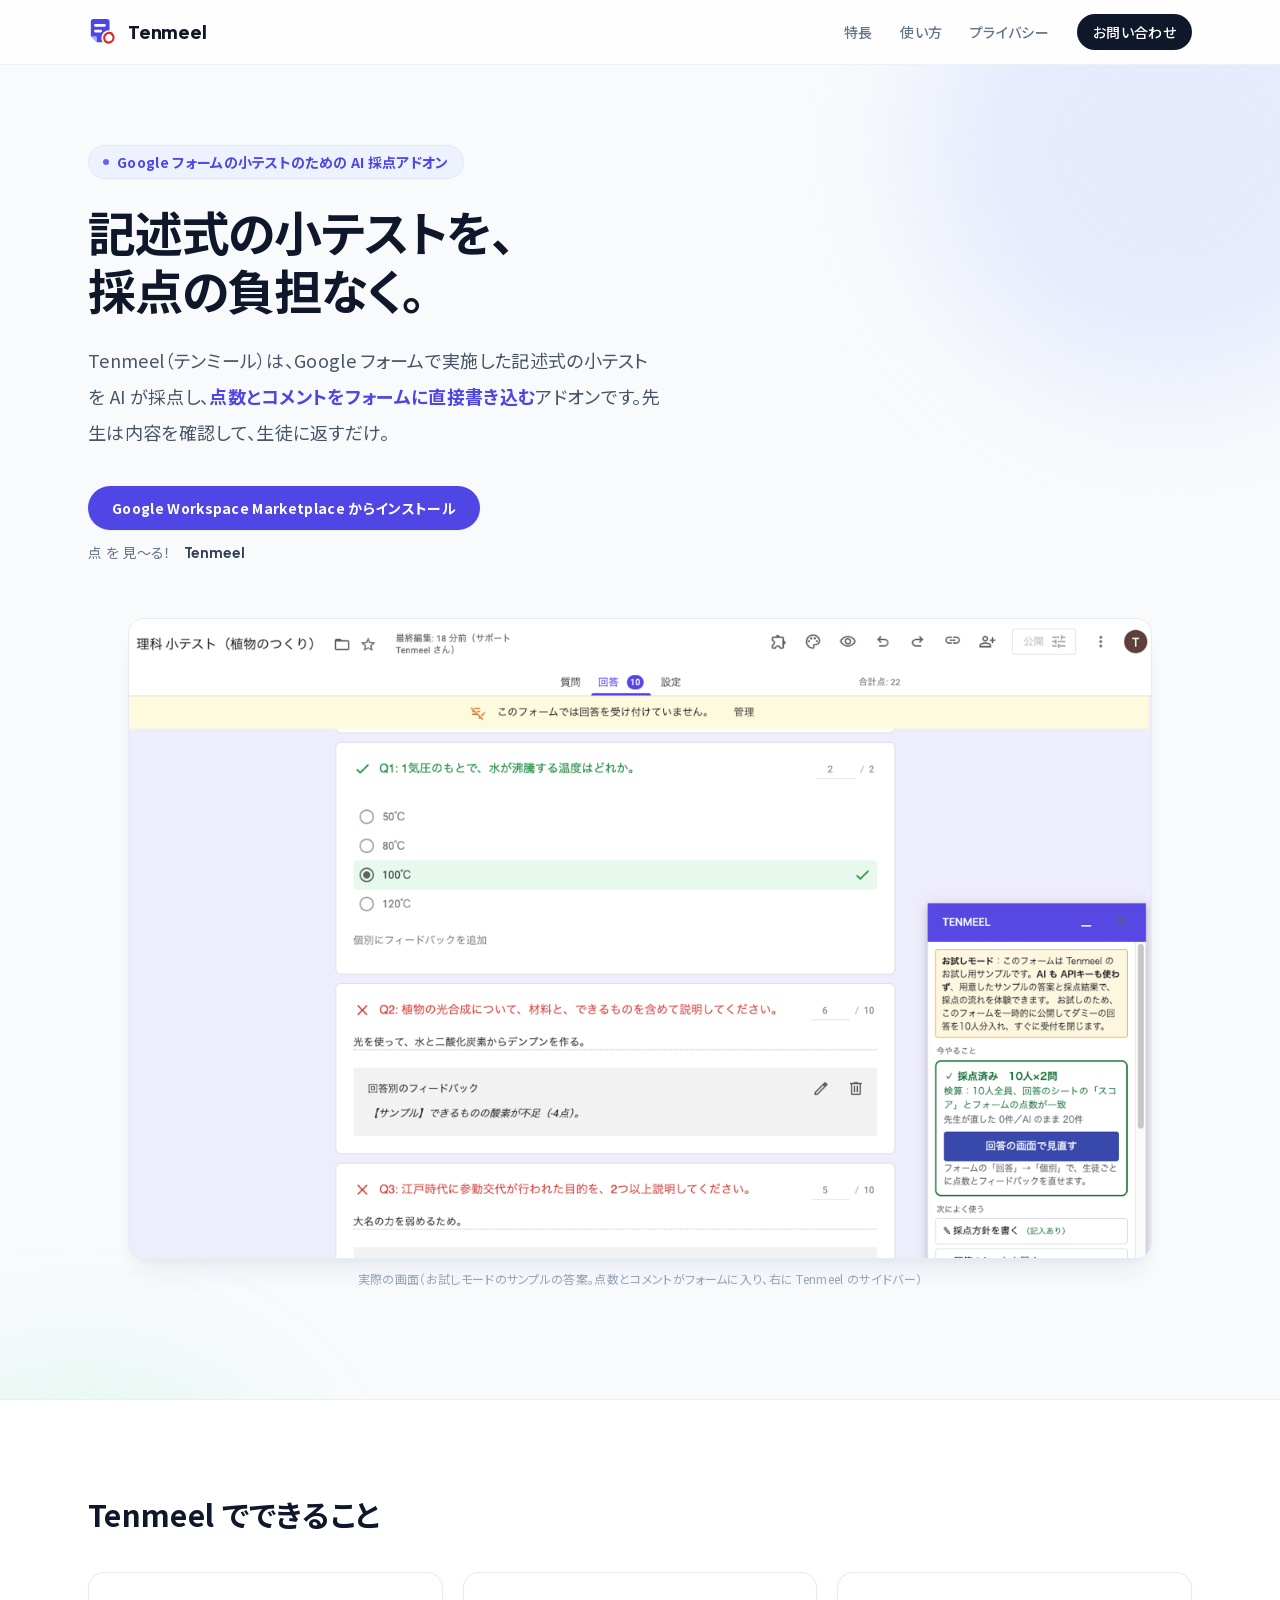
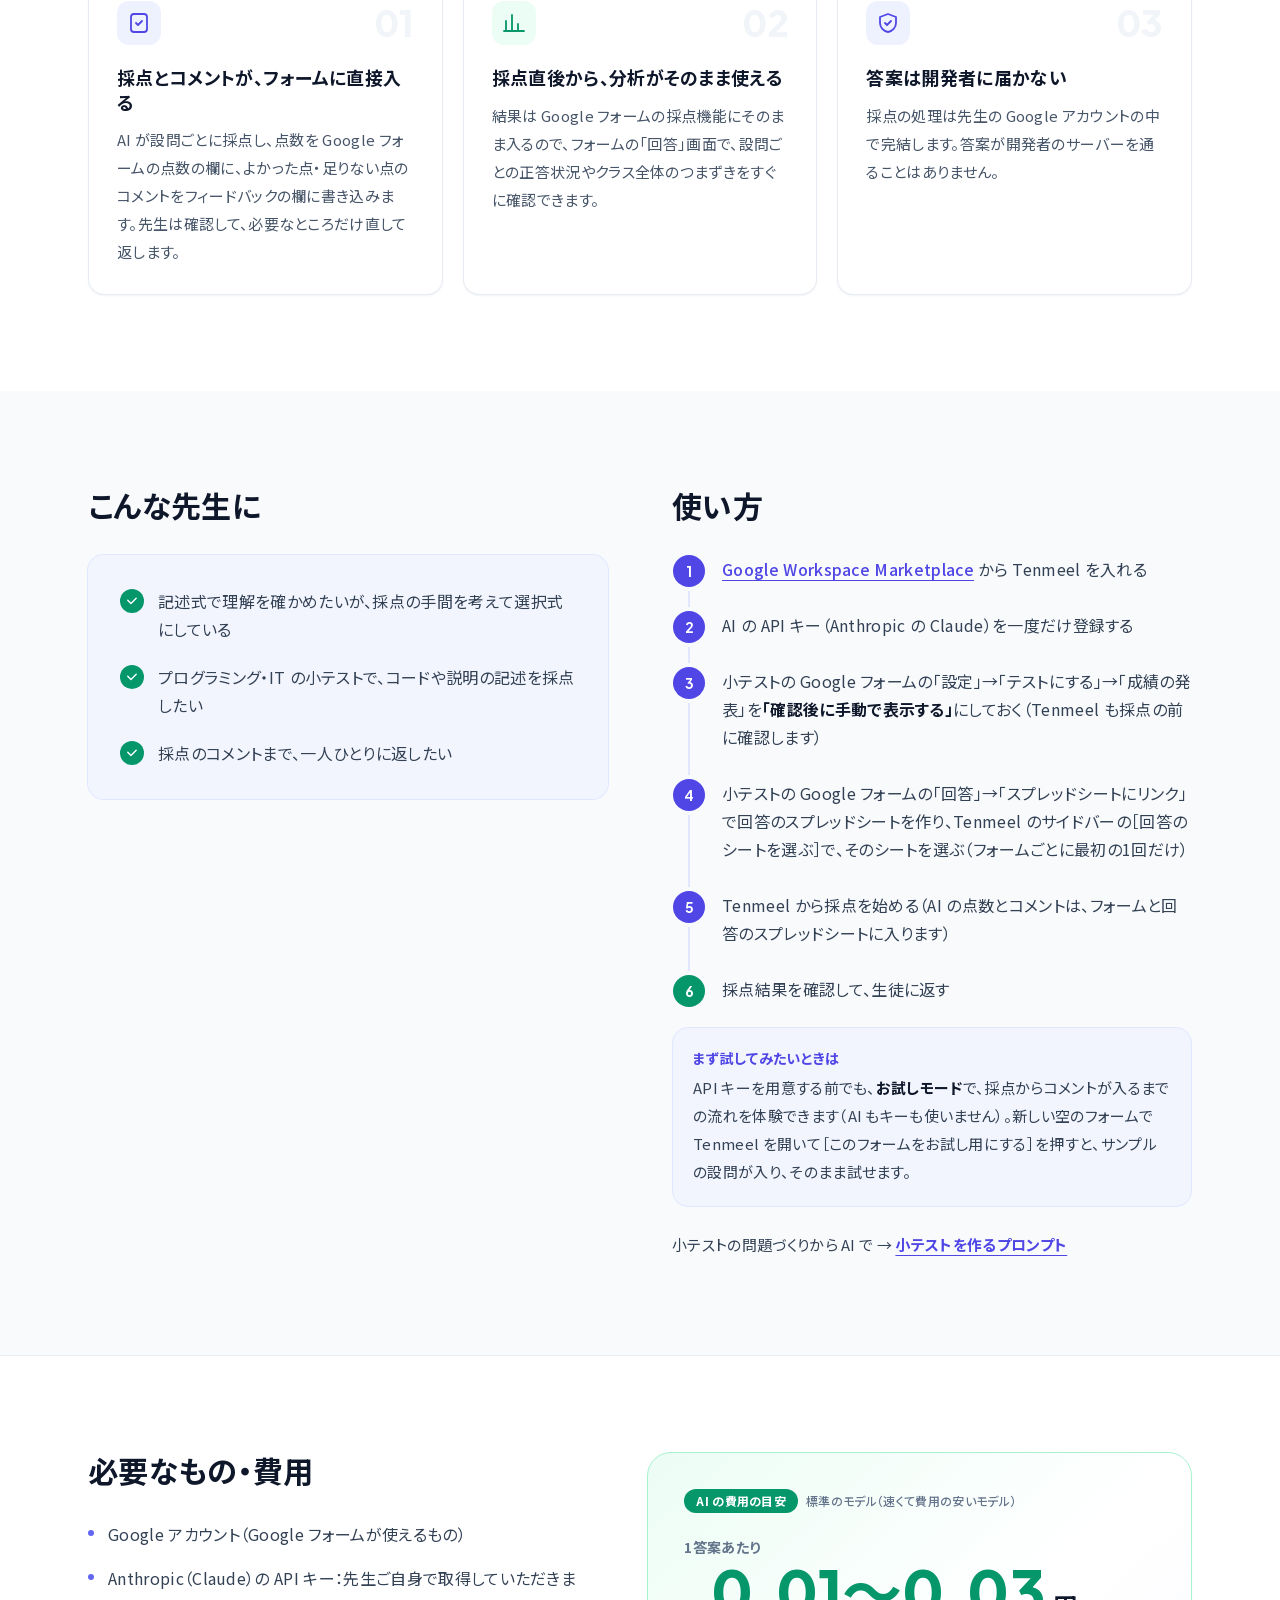
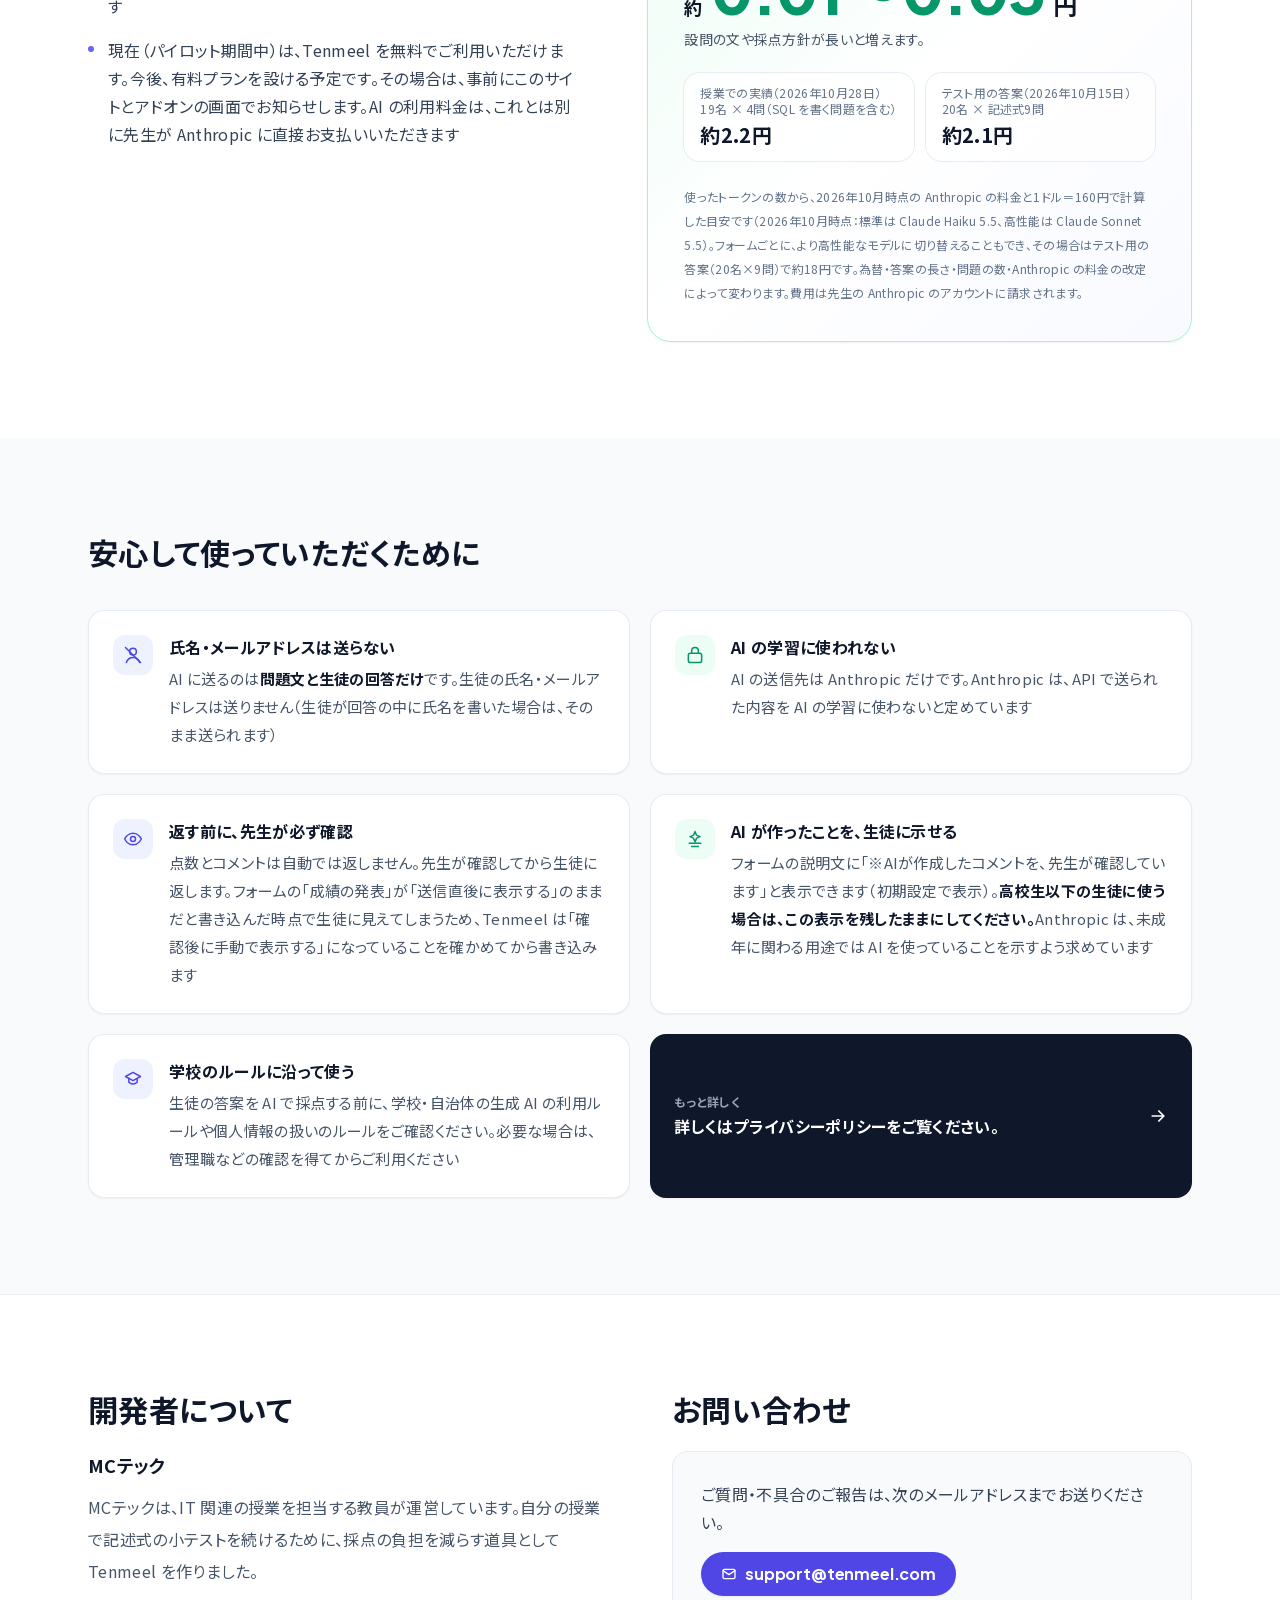
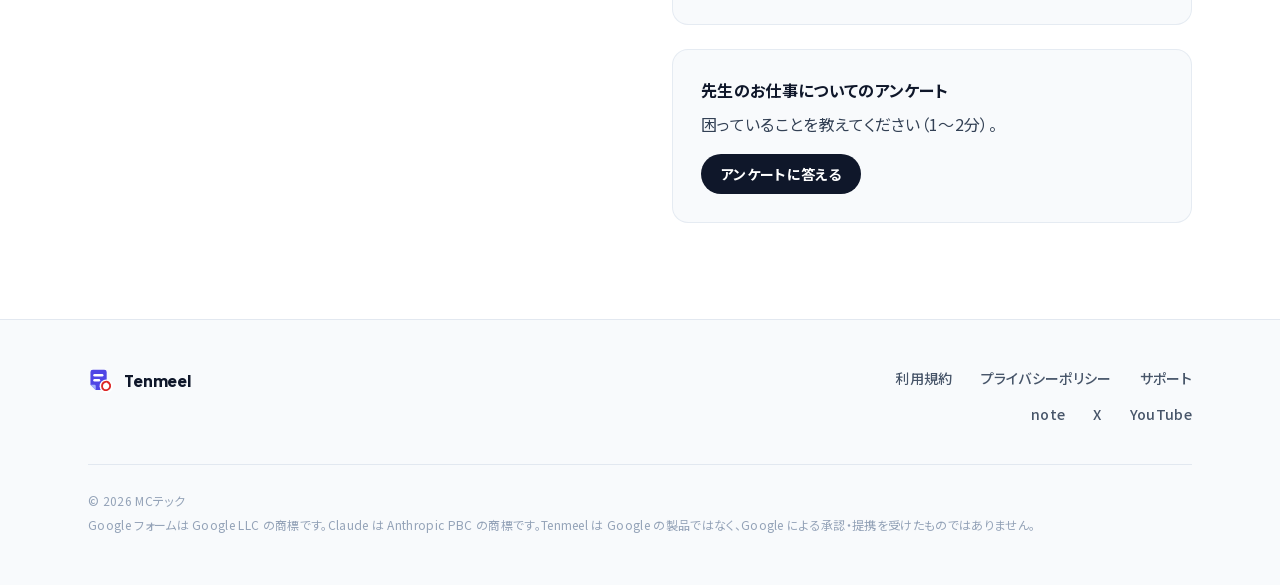
==== commit 05b04ed5: "フッターに note・X・YouTube へのリンクを追加（全ページ） Co-Authored-By: Claude Opus 5.5 <noreply@anthropic.com>" ====
--- a/index.html
+++ b/index.html
@@ -291,11 +291,18 @@
           <img src="/favicon.svg" alt="" width="26" height="26" class="h-[26px] w-[26px]">
           Tenmeel
         </a>
-        <nav aria-label="フッター" class="flex flex-wrap gap-x-7 gap-y-3 text-sm font-medium text-slate-600">
-          <a class="hover:text-slate-900" href="/terms/">利用規約</a>
-          <a class="hover:text-slate-900" href="/privacy/">プライバシーポリシー</a>
-          <a class="hover:text-slate-900" href="/support/">サポート</a>
-        </nav>
+        <div class="flex flex-col gap-4 sm:items-end">
+          <nav aria-label="フッター" class="flex flex-wrap gap-x-7 gap-y-3 text-sm font-medium text-slate-600">
+            <a class="hover:text-slate-900" href="/terms/">利用規約</a>
+            <a class="hover:text-slate-900" href="/privacy/">プライバシーポリシー</a>
+            <a class="hover:text-slate-900" href="/support/">サポート</a>
+          </nav>
+          <nav aria-label="SNS" class="flex flex-wrap gap-x-7 gap-y-3 text-sm font-medium text-slate-600">
+            <a class="hover:text-slate-900" href="https://note.com/tenmeel" target="_blank" rel="noopener">note</a>
+            <a class="hover:text-slate-900" href="https://x.com/tenmeel" target="_blank" rel="noopener">X</a>
+            <a class="hover:text-slate-900" href="https://www.youtube.com/@Tenmeel" target="_blank" rel="noopener">YouTube</a>
+          </nav>
+        </div>
       </div>
       <div class="mt-10 border-t border-slate-200 pt-6 text-xs leading-6 text-slate-400">
         <p>© 2026 MCテック</p>
--- a/tw.css
+++ b/tw.css
@@ -1 +1 @@
-*,:after,:before{--tw-border-spacing-x:0;--tw-border-spacing-y:0;--tw-translate-x:0;--tw-translate-y:0;--tw-rotate:0;--tw-skew-x:0;--tw-skew-y:0;--tw-scale-x:1;--tw-scale-y:1;--tw-pan-x: ;--tw-pan-y: ;--tw-pinch-zoom: ;--tw-scroll-snap-strictness:proximity;--tw-gradient-from-position: ;--tw-gradient-via-position: ;--tw-gradient-to-position: ;--tw-ordinal: ;--tw-slashed-zero: ;--tw-numeric-figure: ;--tw-numeric-spacing: ;--tw-numeric-fraction: ;--tw-ring-inset: ;--tw-ring-offset-width:0px;--tw-ring-offset-color:#fff;--tw-ring-color:rgba(59,130,246,.5);--tw-ring-offset-shadow:0 0 #0000;--tw-ring-shadow:0 0 #0000;--tw-shadow:0 0 #0000;--tw-shadow-colored:0 0 #0000;--tw-blur: ;--tw-brightness: ;--tw-contrast: ;--tw-grayscale: ;--tw-hue-rotate: ;--tw-invert: ;--tw-saturate: ;--tw-sepia: ;--tw-drop-shadow: ;--tw-backdrop-blur: ;--tw-backdrop-brightness: ;--tw-backdrop-contrast: ;--tw-backdrop-grayscale: ;--tw-backdrop-hue-rotate: ;--tw-backdrop-invert: ;--tw-backdrop-opacity: ;--tw-backdrop-saturate: ;--tw-backdrop-sepia: ;--tw-contain-size: ;--tw-contain-layout: ;--tw-contain-paint: ;--tw-contain-style: }::backdrop{--tw-border-spacing-x:0;--tw-border-spacing-y:0;--tw-translate-x:0;--tw-translate-y:0;--tw-rotate:0;--tw-skew-x:0;--tw-skew-y:0;--tw-scale-x:1;--tw-scale-y:1;--tw-pan-x: ;--tw-pan-y: ;--tw-pinch-zoom: ;--tw-scroll-snap-strictness:proximity;--tw-gradient-from-position: ;--tw-gradient-via-position: ;--tw-gradient-to-position: ;--tw-ordinal: ;--tw-slashed-zero: ;--tw-numeric-figure: ;--tw-numeric-spacing: ;--tw-numeric-fraction: ;--tw-ring-inset: ;--tw-ring-offset-width:0px;--tw-ring-offset-color:#fff;--tw-ring-color:rgba(59,130,246,.5);--tw-ring-offset-shadow:0 0 #0000;--tw-ring-shadow:0 0 #0000;--tw-shadow:0 0 #0000;--tw-shadow-colored:0 0 #0000;--tw-blur: ;--tw-brightness: ;--tw-contrast: ;--tw-grayscale: ;--tw-hue-rotate: ;--tw-invert: ;--tw-saturate: ;--tw-sepia: ;--tw-drop-shadow: ;--tw-backdrop-blur: ;--tw-backdrop-brightness: ;--tw-backdrop-contrast: ;--tw-backdrop-grayscale: ;--tw-backdrop-hue-rotate: ;--tw-backdrop-invert: ;--tw-backdrop-opacity: ;--tw-backdrop-saturate: ;--tw-backdrop-sepia: ;--tw-contain-size: ;--tw-contain-layout: ;--tw-contain-paint: ;--tw-contain-style: }/*! tailwindcss v3.4.17 | MIT License | https://tailwindcss.com*/*,:after,:before{box-sizing:border-box;border:0 solid #e5e7eb}:after,:before{--tw-content:""}:host,html{line-height:1.5;-webkit-text-size-adjust:100%;-moz-tab-size:4;-o-tab-size:4;tab-size:4;font-family:Noto Sans JP,Hiragino Sans,Hiragino Kaku Gothic ProN,Meiryo,system-ui,sans-serif;font-feature-settings:normal;font-variation-settings:normal;-webkit-tap-highlight-color:transparent}body{margin:0;line-height:inherit}hr{height:0;color:inherit;border-top-width:1px}abbr:where([title]){-webkit-text-decoration:underline dotted;text-decoration:underline dotted}h1,h2,h3,h4,h5,h6{font-size:inherit;font-weight:inherit}a{color:inherit;text-decoration:inherit}b,strong{font-weight:bolder}code,kbd,pre,samp{font-family:ui-monospace,SFMono-Regular,Menlo,Monaco,Consolas,Liberation Mono,Courier New,monospace;font-feature-settings:normal;font-variation-settings:normal;font-size:1em}small{font-size:80%}sub,sup{font-size:75%;line-height:0;position:relative;vertical-align:baseline}sub{bottom:-.25em}sup{top:-.5em}table{text-indent:0;border-color:inherit;border-collapse:collapse}button,input,optgroup,select,textarea{font-family:inherit;font-feature-settings:inherit;font-variation-settings:inherit;font-size:100%;font-weight:inherit;line-height:inherit;letter-spacing:inherit;color:inherit;margin:0;padding:0}button,select{text-transform:none}button,input:where([type=button]),input:where([type=reset]),input:where([type=submit]){-webkit-appearance:button;background-color:transparent;background-image:none}:-moz-focusring{outline:auto}:-moz-ui-invalid{box-shadow:none}progress{vertical-align:baseline}::-webkit-inner-spin-button,::-webkit-outer-spin-button{height:auto}[type=search]{-webkit-appearance:textfield;outline-offset:-2px}::-webkit-search-decoration{-webkit-appearance:none}::-webkit-file-upload-button{-webkit-appearance:button;font:inherit}summary{display:list-item}blockquote,dd,dl,figure,h1,h2,h3,h4,h5,h6,hr,p,pre{margin:0}fieldset{margin:0}fieldset,legend{padding:0}menu,ol,ul{list-style:none;margin:0;padding:0}dialog{padding:0}textarea{resize:vertical}input::-moz-placeholder,textarea::-moz-placeholder{opacity:1;color:#9ca3af}input::placeholder,textarea::placeholder{opacity:1;color:#9ca3af}[role=button],button{cursor:pointer}:disabled{cursor:default}audio,canvas,embed,iframe,img,object,svg,video{display:block;vertical-align:middle}img,video{max-width:100%;height:auto}[hidden]:where(:not([hidden=until-found])){display:none}.container{width:100%}@media (min-width:640px){.container{max-width:640px}}@media (min-width:768px){.container{max-width:768px}}@media (min-width:1024px){.container{max-width:1024px}}@media (min-width:1280px){.container{max-width:1280px}}@media (min-width:1536px){.container{max-width:1536px}}.pointer-events-none{pointer-events:none}.visible{visibility:visible}.fixed{position:fixed}.absolute{position:absolute}.relative{position:relative}.sticky{position:sticky}.inset-0{inset:0}.-left-\[49px\]{left:-49px}.-top-40{top:-10rem}.bottom-\[-30\%\]{bottom:-30%}.left-\[-10\%\]{left:-10%}.right-\[-10\%\]{right:-10%}.top-0{top:0}.z-50{z-index:50}.mx-auto{margin-left:auto;margin-right:auto}.mb-4{margin-bottom:1rem}.mb-8{margin-bottom:2rem}.ml-3{margin-left:.75rem}.ml-4{margin-left:1rem}.mt-0\.5{margin-top:.125rem}.mt-1{margin-top:.25rem}.mt-1\.5{margin-top:.375rem}.mt-10{margin-top:2.5rem}.mt-2{margin-top:.5rem}.mt-2\.5{margin-top:.625rem}.mt-3{margin-top:.75rem}.mt-4{margin-top:1rem}.mt-5{margin-top:1.25rem}.mt-6{margin-top:1.5rem}.mt-8{margin-top:2rem}.mt-9{margin-top:2.25rem}.block{display:block}.flex{display:flex}.inline-flex{display:inline-flex}.table{display:table}.grid{display:grid}.contents{display:contents}.hidden{display:none}.h-1\.5{height:.375rem}.h-10{height:2.5rem}.h-11{height:2.75rem}.h-16{height:4rem}.h-3\.5{height:.875rem}.h-4{height:1rem}.h-5{height:1.25rem}.h-6{height:1.5rem}.h-8{height:2rem}.h-\[26px\]{height:26px}.h-\[30px\]{height:30px}.h-\[420px\]{height:420px}.h-\[480px\]{height:480px}.h-auto{height:auto}.w-1\.5{width:.375rem}.w-10{width:2.5rem}.w-11{width:2.75rem}.w-3\.5{width:.875rem}.w-4{width:1rem}.w-5{width:1.25rem}.w-6{width:1.5rem}.w-8{width:2rem}.w-\[26px\]{width:26px}.w-\[30px\]{width:30px}.w-\[420px\]{width:420px}.w-\[480px\]{width:480px}.w-full{width:100%}.max-w-3xl{max-width:48rem}.max-w-5xl{max-width:64rem}.max-w-6xl{max-width:72rem}.max-w-xl{max-width:36rem}.flex-none{flex:none}.flex-col{flex-direction:column}.flex-wrap{flex-wrap:wrap}.items-start{align-items:flex-start}.items-center{align-items:center}.items-baseline{align-items:baseline}.justify-center{justify-content:center}.justify-between{justify-content:space-between}.gap-12{gap:3rem}.gap-2{gap:.5rem}.gap-2\.5{gap:.625rem}.gap-3{gap:.75rem}.gap-3\.5{gap:.875rem}.gap-4{gap:1rem}.gap-5{gap:1.25rem}.gap-8{gap:2rem}.gap-x-2{-moz-column-gap:.5rem;column-gap:.5rem}.gap-x-7{-moz-column-gap:1.75rem;column-gap:1.75rem}.gap-y-3{row-gap:.75rem}.space-y-4>:not([hidden])~:not([hidden]){--tw-space-y-reverse:0;margin-top:calc(1rem*(1 - var(--tw-space-y-reverse)));margin-bottom:calc(1rem*var(--tw-space-y-reverse))}.space-y-5>:not([hidden])~:not([hidden]){--tw-space-y-reverse:0;margin-top:calc(1.25rem*(1 - var(--tw-space-y-reverse)));margin-bottom:calc(1.25rem*var(--tw-space-y-reverse))}.space-y-7>:not([hidden])~:not([hidden]){--tw-space-y-reverse:0;margin-top:calc(1.75rem*(1 - var(--tw-space-y-reverse)));margin-bottom:calc(1.75rem*var(--tw-space-y-reverse))}.overflow-hidden{overflow:hidden}.whitespace-nowrap{white-space:nowrap}.rounded-2xl{border-radius:1rem}.rounded-3xl{border-radius:1.5rem}.rounded-full{border-radius:9999px}.rounded-xl{border-radius:.75rem}.border{border-width:1px}.border-b{border-bottom-width:1px}.border-l-2{border-left-width:2px}.border-t{border-top-width:1px}.border-emerald-200{--tw-border-opacity:1;border-color:rgb(167 243 208/var(--tw-border-opacity,1))}.border-indigo-100{--tw-border-opacity:1;border-color:rgb(224 231 255/var(--tw-border-opacity,1))}.border-slate-200{--tw-border-opacity:1;border-color:rgb(226 232 240/var(--tw-border-opacity,1))}.border-slate-200\/60{border-color:rgba(226,232,240,.6)}.border-slate-200\/70{border-color:rgba(226,232,240,.7)}.border-slate-200\/80{border-color:rgba(226,232,240,.8)}.bg-emerald-200\/30{background-color:rgba(167,243,208,.3)}.bg-emerald-50{--tw-bg-opacity:1;background-color:rgb(236 253 245/var(--tw-bg-opacity,1))}.bg-emerald-600{--tw-bg-opacity:1;background-color:rgb(5 150 105/var(--tw-bg-opacity,1))}.bg-indigo-200\/40{background-color:rgba(199,210,254,.4)}.bg-indigo-50{--tw-bg-opacity:1;background-color:rgb(238 242 255/var(--tw-bg-opacity,1))}.bg-indigo-50\/50{background-color:rgba(238,242,255,.5)}.bg-indigo-50\/60{background-color:rgba(238,242,255,.6)}.bg-indigo-500{--tw-bg-opacity:1;background-color:rgb(99 102 241/var(--tw-bg-opacity,1))}.bg-indigo-600{--tw-bg-opacity:1;background-color:rgb(79 70 229/var(--tw-bg-opacity,1))}.bg-slate-50{--tw-bg-opacity:1;background-color:rgb(248 250 252/var(--tw-bg-opacity,1))}.bg-slate-900{--tw-bg-opacity:1;background-color:rgb(15 23 42/var(--tw-bg-opacity,1))}.bg-white{--tw-bg-opacity:1;background-color:rgb(255 255 255/var(--tw-bg-opacity,1))}.bg-white\/80{background-color:hsla(0,0%,100%,.8)}.bg-gradient-to-br{background-image:linear-gradient(to bottom right,var(--tw-gradient-stops))}.from-emerald-50{--tw-gradient-from:#ecfdf5 var(--tw-gradient-from-position);--tw-gradient-to:rgba(236,253,245,0) var(--tw-gradient-to-position);--tw-gradient-stops:var(--tw-gradient-from),var(--tw-gradient-to)}.via-white{--tw-gradient-to:hsla(0,0%,100%,0) var(--tw-gradient-to-position);--tw-gradient-stops:var(--tw-gradient-from),#fff var(--tw-gradient-via-position),var(--tw-gradient-to)}.to-indigo-50\/40{--tw-gradient-to:rgba(238,242,255,.4) var(--tw-gradient-to-position)}.p-5{padding:1.25rem}.p-6{padding:1.5rem}.p-7{padding:1.75rem}.px-3{padding-left:.75rem;padding-right:.75rem}.px-3\.5{padding-left:.875rem;padding-right:.875rem}.px-4{padding-left:1rem;padding-right:1rem}.px-5{padding-left:1.25rem;padding-right:1.25rem}.px-6{padding-left:1.5rem;padding-right:1.5rem}.py-1{padding-top:.25rem;padding-bottom:.25rem}.py-1\.5{padding-top:.375rem;padding-bottom:.375rem}.py-12{padding-top:3rem;padding-bottom:3rem}.py-2{padding-top:.5rem;padding-bottom:.5rem}.py-2\.5{padding-top:.625rem;padding-bottom:.625rem}.py-20{padding-top:5rem;padding-bottom:5rem}.py-3{padding-top:.75rem;padding-bottom:.75rem}.pb-20{padding-bottom:5rem}.pl-8{padding-left:2rem}.pt-12{padding-top:3rem}.pt-14{padding-top:3.5rem}.pt-6{padding-top:1.5rem}.text-center{text-align:center}.font-display{font-family:Plus Jakarta Sans,Noto Sans JP,system-ui,sans-serif}.font-sans{font-family:Noto Sans JP,Hiragino Sans,Hiragino Kaku Gothic ProN,Meiryo,system-ui,sans-serif}.text-2xl{font-size:1.5rem;line-height:2rem}.text-3xl{font-size:1.875rem;line-height:2.25rem}.text-4xl{font-size:2.25rem;line-height:2.5rem}.text-5xl{font-size:3rem;line-height:1}.text-\[13px\]{font-size:13px}.text-\[15px\]{font-size:15px}.text-\[28px\]{font-size:28px}.text-base{font-size:1rem;line-height:1.5rem}.text-lg{font-size:1.125rem;line-height:1.75rem}.text-sm{font-size:.875rem;line-height:1.25rem}.text-xl{font-size:1.25rem;line-height:1.75rem}.text-xs{font-size:.75rem;line-height:1rem}.font-bold{font-weight:700}.font-extrabold{font-weight:800}.font-medium{font-weight:500}.leading-6{line-height:1.5rem}.leading-7{line-height:1.75rem}.leading-8{line-height:2rem}.leading-snug{line-height:1.375}.leading-tight{line-height:1.25}.tracking-tight{letter-spacing:-.025em}.text-emerald-600{--tw-text-opacity:1;color:rgb(5 150 105/var(--tw-text-opacity,1))}.text-indigo-600{--tw-text-opacity:1;color:rgb(79 70 229/var(--tw-text-opacity,1))}.text-slate-100{--tw-text-opacity:1;color:rgb(241 245 249/var(--tw-text-opacity,1))}.text-slate-400{--tw-text-opacity:1;color:rgb(148 163 184/var(--tw-text-opacity,1))}.text-slate-500{--tw-text-opacity:1;color:rgb(100 116 139/var(--tw-text-opacity,1))}.text-slate-600{--tw-text-opacity:1;color:rgb(71 85 105/var(--tw-text-opacity,1))}.text-slate-700{--tw-text-opacity:1;color:rgb(51 65 85/var(--tw-text-opacity,1))}.text-slate-900{--tw-text-opacity:1;color:rgb(15 23 42/var(--tw-text-opacity,1))}.text-white{--tw-text-opacity:1;color:rgb(255 255 255/var(--tw-text-opacity,1))}.underline{text-decoration-line:underline}.underline-offset-4{text-underline-offset:4px}.antialiased{-webkit-font-smoothing:antialiased;-moz-osx-font-smoothing:grayscale}.shadow-sm{--tw-shadow:0 1px 2px 0 rgba(0,0,0,.05);--tw-shadow-colored:0 1px 2px 0 var(--tw-shadow-color)}.shadow-sm,.shadow-xl{box-shadow:var(--tw-ring-offset-shadow,0 0 #0000),var(--tw-ring-shadow,0 0 #0000),var(--tw-shadow)}.shadow-xl{--tw-shadow:0 20px 25px -5px rgba(0,0,0,.1),0 8px 10px -6px rgba(0,0,0,.1);--tw-shadow-colored:0 20px 25px -5px var(--tw-shadow-color),0 8px 10px -6px var(--tw-shadow-color)}.shadow-indigo-900\/5{--tw-shadow-color:rgba(49,46,129,.05);--tw-shadow:var(--tw-shadow-colored)}.ring-1{--tw-ring-offset-shadow:var(--tw-ring-inset) 0 0 0 var(--tw-ring-offset-width) var(--tw-ring-offset-color);--tw-ring-shadow:var(--tw-ring-inset) 0 0 0 calc(1px + var(--tw-ring-offset-width)) var(--tw-ring-color)}.ring-1,.ring-4{box-shadow:var(--tw-ring-offset-shadow),var(--tw-ring-shadow),var(--tw-shadow,0 0 #0000)}.ring-4{--tw-ring-offset-shadow:var(--tw-ring-inset) 0 0 0 var(--tw-ring-offset-width) var(--tw-ring-offset-color);--tw-ring-shadow:var(--tw-ring-inset) 0 0 0 calc(4px + var(--tw-ring-offset-width)) var(--tw-ring-color)}.ring-indigo-100{--tw-ring-opacity:1;--tw-ring-color:rgb(224 231 255/var(--tw-ring-opacity,1))}.ring-slate-200\/80{--tw-ring-color:rgba(226,232,240,.8)}.ring-slate-50{--tw-ring-opacity:1;--tw-ring-color:rgb(248 250 252/var(--tw-ring-opacity,1))}.blur-3xl{--tw-blur:blur(64px);filter:var(--tw-blur) var(--tw-brightness) var(--tw-contrast) var(--tw-grayscale) var(--tw-hue-rotate) var(--tw-invert) var(--tw-saturate) var(--tw-sepia) var(--tw-drop-shadow)}.backdrop-blur-md{--tw-backdrop-blur:blur(12px);-webkit-backdrop-filter:var(--tw-backdrop-blur) var(--tw-backdrop-brightness) var(--tw-backdrop-contrast) var(--tw-backdrop-grayscale) var(--tw-backdrop-hue-rotate) var(--tw-backdrop-invert) var(--tw-backdrop-opacity) var(--tw-backdrop-saturate) var(--tw-backdrop-sepia);backdrop-filter:var(--tw-backdrop-blur) var(--tw-backdrop-brightness) var(--tw-backdrop-contrast) var(--tw-backdrop-grayscale) var(--tw-backdrop-hue-rotate) var(--tw-backdrop-invert) var(--tw-backdrop-opacity) var(--tw-backdrop-saturate) var(--tw-backdrop-sepia)}.transition{transition-property:color,background-color,border-color,text-decoration-color,fill,stroke,opacity,box-shadow,transform,filter,-webkit-backdrop-filter;transition-property:color,background-color,border-color,text-decoration-color,fill,stroke,opacity,box-shadow,transform,filter,backdrop-filter;transition-property:color,background-color,border-color,text-decoration-color,fill,stroke,opacity,box-shadow,transform,filter,backdrop-filter,-webkit-backdrop-filter;transition-timing-function:cubic-bezier(.4,0,.2,1);transition-duration:.15s}.hover\:bg-indigo-500:hover{--tw-bg-opacity:1;background-color:rgb(99 102 241/var(--tw-bg-opacity,1))}.hover\:bg-indigo-700:hover{--tw-bg-opacity:1;background-color:rgb(67 56 202/var(--tw-bg-opacity,1))}.hover\:bg-slate-700:hover{--tw-bg-opacity:1;background-color:rgb(51 65 85/var(--tw-bg-opacity,1))}.hover\:bg-slate-800:hover{--tw-bg-opacity:1;background-color:rgb(30 41 59/var(--tw-bg-opacity,1))}.hover\:text-indigo-700:hover{--tw-text-opacity:1;color:rgb(67 56 202/var(--tw-text-opacity,1))}.hover\:text-slate-900:hover{--tw-text-opacity:1;color:rgb(15 23 42/var(--tw-text-opacity,1))}.focus-visible\:outline:focus-visible{outline-style:solid}.focus-visible\:outline-2:focus-visible{outline-width:2px}.focus-visible\:outline-offset-2:focus-visible{outline-offset:2px}.focus-visible\:outline-indigo-600:focus-visible{outline-color:#4f46e5}.group:hover .group-hover\:translate-x-1{--tw-translate-x:0.25rem;transform:translate(var(--tw-translate-x),var(--tw-translate-y)) rotate(var(--tw-rotate)) skewX(var(--tw-skew-x)) skewY(var(--tw-skew-y)) scaleX(var(--tw-scale-x)) scaleY(var(--tw-scale-y))}@media (min-width:400px){.min-\[400px\]\:inline{display:inline}.min-\[400px\]\:gap-5{gap:1.25rem}.min-\[400px\]\:text-4xl{font-size:2.25rem;line-height:2.5rem}}@media (min-width:640px){.sm\:inline{display:inline}.sm\:grid-cols-2{grid-template-columns:repeat(2,minmax(0,1fr))}.sm\:flex-row{flex-direction:row}.sm\:items-start{align-items:flex-start}.sm\:justify-between{justify-content:space-between}.sm\:gap-7{gap:1.75rem}.sm\:p-7{padding:1.75rem}.sm\:p-8{padding:2rem}.sm\:p-9{padding:2.25rem}.sm\:px-4{padding-left:1rem;padding-right:1rem}.sm\:px-6{padding-left:1.5rem;padding-right:1.5rem}.sm\:py-24{padding-top:6rem;padding-bottom:6rem}.sm\:pt-16{padding-top:4rem}.sm\:pt-20{padding-top:5rem}.sm\:text-3xl{font-size:1.875rem;line-height:2.25rem}.sm\:text-4xl{font-size:2.25rem;line-height:2.5rem}.sm\:text-5xl{font-size:3rem;line-height:1}.sm\:text-6xl{font-size:3.75rem;line-height:1}.sm\:text-lg{font-size:1.125rem;line-height:1.75rem}.sm\:text-sm{font-size:.875rem;line-height:1.25rem}.sm\:leading-9{line-height:2.25rem}.sm\:leading-\[1\.2\]{line-height:1.2}}@media (min-width:768px){.md\:grid-cols-2{grid-template-columns:repeat(2,minmax(0,1fr))}.md\:grid-cols-3{grid-template-columns:repeat(3,minmax(0,1fr))}}@media (min-width:1024px){.lg\:grid-cols-2{grid-template-columns:repeat(2,minmax(0,1fr))}.lg\:grid-cols-\[1fr_1\.1fr\]{grid-template-columns:1fr 1.1fr}.lg\:gap-14{gap:3.5rem}.lg\:gap-16{gap:4rem}.lg\:pb-28{padding-bottom:7rem}}+*,:after,:before{--tw-border-spacing-x:0;--tw-border-spacing-y:0;--tw-translate-x:0;--tw-translate-y:0;--tw-rotate:0;--tw-skew-x:0;--tw-skew-y:0;--tw-scale-x:1;--tw-scale-y:1;--tw-pan-x: ;--tw-pan-y: ;--tw-pinch-zoom: ;--tw-scroll-snap-strictness:proximity;--tw-gradient-from-position: ;--tw-gradient-via-position: ;--tw-gradient-to-position: ;--tw-ordinal: ;--tw-slashed-zero: ;--tw-numeric-figure: ;--tw-numeric-spacing: ;--tw-numeric-fraction: ;--tw-ring-inset: ;--tw-ring-offset-width:0px;--tw-ring-offset-color:#fff;--tw-ring-color:rgba(59,130,246,.5);--tw-ring-offset-shadow:0 0 #0000;--tw-ring-shadow:0 0 #0000;--tw-shadow:0 0 #0000;--tw-shadow-colored:0 0 #0000;--tw-blur: ;--tw-brightness: ;--tw-contrast: ;--tw-grayscale: ;--tw-hue-rotate: ;--tw-invert: ;--tw-saturate: ;--tw-sepia: ;--tw-drop-shadow: ;--tw-backdrop-blur: ;--tw-backdrop-brightness: ;--tw-backdrop-contrast: ;--tw-backdrop-grayscale: ;--tw-backdrop-hue-rotate: ;--tw-backdrop-invert: ;--tw-backdrop-opacity: ;--tw-backdrop-saturate: ;--tw-backdrop-sepia: ;--tw-contain-size: ;--tw-contain-layout: ;--tw-contain-paint: ;--tw-contain-style: }::backdrop{--tw-border-spacing-x:0;--tw-border-spacing-y:0;--tw-translate-x:0;--tw-translate-y:0;--tw-rotate:0;--tw-skew-x:0;--tw-skew-y:0;--tw-scale-x:1;--tw-scale-y:1;--tw-pan-x: ;--tw-pan-y: ;--tw-pinch-zoom: ;--tw-scroll-snap-strictness:proximity;--tw-gradient-from-position: ;--tw-gradient-via-position: ;--tw-gradient-to-position: ;--tw-ordinal: ;--tw-slashed-zero: ;--tw-numeric-figure: ;--tw-numeric-spacing: ;--tw-numeric-fraction: ;--tw-ring-inset: ;--tw-ring-offset-width:0px;--tw-ring-offset-color:#fff;--tw-ring-color:rgba(59,130,246,.5);--tw-ring-offset-shadow:0 0 #0000;--tw-ring-shadow:0 0 #0000;--tw-shadow:0 0 #0000;--tw-shadow-colored:0 0 #0000;--tw-blur: ;--tw-brightness: ;--tw-contrast: ;--tw-grayscale: ;--tw-hue-rotate: ;--tw-invert: ;--tw-saturate: ;--tw-sepia: ;--tw-drop-shadow: ;--tw-backdrop-blur: ;--tw-backdrop-brightness: ;--tw-backdrop-contrast: ;--tw-backdrop-grayscale: ;--tw-backdrop-hue-rotate: ;--tw-backdrop-invert: ;--tw-backdrop-opacity: ;--tw-backdrop-saturate: ;--tw-backdrop-sepia: ;--tw-contain-size: ;--tw-contain-layout: ;--tw-contain-paint: ;--tw-contain-style: }/*! tailwindcss v3.4.17 | MIT License | https://tailwindcss.com*/*,:after,:before{box-sizing:border-box;border:0 solid #e5e7eb}:after,:before{--tw-content:""}:host,html{line-height:1.5;-webkit-text-size-adjust:100%;-moz-tab-size:4;-o-tab-size:4;tab-size:4;font-family:Noto Sans JP,Hiragino Sans,Hiragino Kaku Gothic ProN,Meiryo,system-ui,sans-serif;font-feature-settings:normal;font-variation-settings:normal;-webkit-tap-highlight-color:transparent}body{margin:0;line-height:inherit}hr{height:0;color:inherit;border-top-width:1px}abbr:where([title]){-webkit-text-decoration:underline dotted;text-decoration:underline dotted}h1,h2,h3,h4,h5,h6{font-size:inherit;font-weight:inherit}a{color:inherit;text-decoration:inherit}b,strong{font-weight:bolder}code,kbd,pre,samp{font-family:ui-monospace,SFMono-Regular,Menlo,Monaco,Consolas,Liberation Mono,Courier New,monospace;font-feature-settings:normal;font-variation-settings:normal;font-size:1em}small{font-size:80%}sub,sup{font-size:75%;line-height:0;position:relative;vertical-align:baseline}sub{bottom:-.25em}sup{top:-.5em}table{text-indent:0;border-color:inherit;border-collapse:collapse}button,input,optgroup,select,textarea{font-family:inherit;font-feature-settings:inherit;font-variation-settings:inherit;font-size:100%;font-weight:inherit;line-height:inherit;letter-spacing:inherit;color:inherit;margin:0;padding:0}button,select{text-transform:none}button,input:where([type=button]),input:where([type=reset]),input:where([type=submit]){-webkit-appearance:button;background-color:transparent;background-image:none}:-moz-focusring{outline:auto}:-moz-ui-invalid{box-shadow:none}progress{vertical-align:baseline}::-webkit-inner-spin-button,::-webkit-outer-spin-button{height:auto}[type=search]{-webkit-appearance:textfield;outline-offset:-2px}::-webkit-search-decoration{-webkit-appearance:none}::-webkit-file-upload-button{-webkit-appearance:button;font:inherit}summary{display:list-item}blockquote,dd,dl,figure,h1,h2,h3,h4,h5,h6,hr,p,pre{margin:0}fieldset{margin:0}fieldset,legend{padding:0}menu,ol,ul{list-style:none;margin:0;padding:0}dialog{padding:0}textarea{resize:vertical}input::-moz-placeholder,textarea::-moz-placeholder{opacity:1;color:#9ca3af}input::placeholder,textarea::placeholder{opacity:1;color:#9ca3af}[role=button],button{cursor:pointer}:disabled{cursor:default}audio,canvas,embed,iframe,img,object,svg,video{display:block;vertical-align:middle}img,video{max-width:100%;height:auto}[hidden]:where(:not([hidden=until-found])){display:none}.container{width:100%}@media (min-width:640px){.container{max-width:640px}}@media (min-width:768px){.container{max-width:768px}}@media (min-width:1024px){.container{max-width:1024px}}@media (min-width:1280px){.container{max-width:1280px}}@media (min-width:1536px){.container{max-width:1536px}}.pointer-events-none{pointer-events:none}.visible{visibility:visible}.fixed{position:fixed}.absolute{position:absolute}.relative{position:relative}.sticky{position:sticky}.inset-0{inset:0}.-left-\[49px\]{left:-49px}.-top-40{top:-10rem}.bottom-\[-30\%\]{bottom:-30%}.left-\[-10\%\]{left:-10%}.right-\[-10\%\]{right:-10%}.top-0{top:0}.z-50{z-index:50}.mx-auto{margin-left:auto;margin-right:auto}.mb-4{margin-bottom:1rem}.mb-8{margin-bottom:2rem}.ml-3{margin-left:.75rem}.ml-4{margin-left:1rem}.mt-0\.5{margin-top:.125rem}.mt-1{margin-top:.25rem}.mt-1\.5{margin-top:.375rem}.mt-10{margin-top:2.5rem}.mt-2{margin-top:.5rem}.mt-2\.5{margin-top:.625rem}.mt-3{margin-top:.75rem}.mt-4{margin-top:1rem}.mt-5{margin-top:1.25rem}.mt-6{margin-top:1.5rem}.mt-8{margin-top:2rem}.mt-9{margin-top:2.25rem}.block{display:block}.flex{display:flex}.inline-flex{display:inline-flex}.table{display:table}.grid{display:grid}.contents{display:contents}.hidden{display:none}.h-1\.5{height:.375rem}.h-10{height:2.5rem}.h-11{height:2.75rem}.h-16{height:4rem}.h-3\.5{height:.875rem}.h-4{height:1rem}.h-5{height:1.25rem}.h-6{height:1.5rem}.h-8{height:2rem}.h-\[26px\]{height:26px}.h-\[30px\]{height:30px}.h-\[420px\]{height:420px}.h-\[480px\]{height:480px}.h-auto{height:auto}.w-1\.5{width:.375rem}.w-10{width:2.5rem}.w-11{width:2.75rem}.w-3\.5{width:.875rem}.w-4{width:1rem}.w-5{width:1.25rem}.w-6{width:1.5rem}.w-8{width:2rem}.w-\[26px\]{width:26px}.w-\[30px\]{width:30px}.w-\[420px\]{width:420px}.w-\[480px\]{width:480px}.w-full{width:100%}.max-w-3xl{max-width:48rem}.max-w-5xl{max-width:64rem}.max-w-6xl{max-width:72rem}.max-w-xl{max-width:36rem}.flex-none{flex:none}.flex-col{flex-direction:column}.flex-wrap{flex-wrap:wrap}.items-start{align-items:flex-start}.items-center{align-items:center}.items-baseline{align-items:baseline}.justify-center{justify-content:center}.justify-between{justify-content:space-between}.gap-12{gap:3rem}.gap-2{gap:.5rem}.gap-2\.5{gap:.625rem}.gap-3{gap:.75rem}.gap-3\.5{gap:.875rem}.gap-4{gap:1rem}.gap-5{gap:1.25rem}.gap-8{gap:2rem}.gap-x-2{-moz-column-gap:.5rem;column-gap:.5rem}.gap-x-7{-moz-column-gap:1.75rem;column-gap:1.75rem}.gap-y-3{row-gap:.75rem}.space-y-4>:not([hidden])~:not([hidden]){--tw-space-y-reverse:0;margin-top:calc(1rem*(1 - var(--tw-space-y-reverse)));margin-bottom:calc(1rem*var(--tw-space-y-reverse))}.space-y-5>:not([hidden])~:not([hidden]){--tw-space-y-reverse:0;margin-top:calc(1.25rem*(1 - var(--tw-space-y-reverse)));margin-bottom:calc(1.25rem*var(--tw-space-y-reverse))}.space-y-7>:not([hidden])~:not([hidden]){--tw-space-y-reverse:0;margin-top:calc(1.75rem*(1 - var(--tw-space-y-reverse)));margin-bottom:calc(1.75rem*var(--tw-space-y-reverse))}.overflow-hidden{overflow:hidden}.whitespace-nowrap{white-space:nowrap}.rounded-2xl{border-radius:1rem}.rounded-3xl{border-radius:1.5rem}.rounded-full{border-radius:9999px}.rounded-xl{border-radius:.75rem}.border{border-width:1px}.border-b{border-bottom-width:1px}.border-l-2{border-left-width:2px}.border-t{border-top-width:1px}.border-emerald-200{--tw-border-opacity:1;border-color:rgb(167 243 208/var(--tw-border-opacity,1))}.border-indigo-100{--tw-border-opacity:1;border-color:rgb(224 231 255/var(--tw-border-opacity,1))}.border-slate-200{--tw-border-opacity:1;border-color:rgb(226 232 240/var(--tw-border-opacity,1))}.border-slate-200\/60{border-color:rgba(226,232,240,.6)}.border-slate-200\/70{border-color:rgba(226,232,240,.7)}.border-slate-200\/80{border-color:rgba(226,232,240,.8)}.bg-emerald-200\/30{background-color:rgba(167,243,208,.3)}.bg-emerald-50{--tw-bg-opacity:1;background-color:rgb(236 253 245/var(--tw-bg-opacity,1))}.bg-emerald-600{--tw-bg-opacity:1;background-color:rgb(5 150 105/var(--tw-bg-opacity,1))}.bg-indigo-200\/40{background-color:rgba(199,210,254,.4)}.bg-indigo-50{--tw-bg-opacity:1;background-color:rgb(238 242 255/var(--tw-bg-opacity,1))}.bg-indigo-50\/50{background-color:rgba(238,242,255,.5)}.bg-indigo-50\/60{background-color:rgba(238,242,255,.6)}.bg-indigo-500{--tw-bg-opacity:1;background-color:rgb(99 102 241/var(--tw-bg-opacity,1))}.bg-indigo-600{--tw-bg-opacity:1;background-color:rgb(79 70 229/var(--tw-bg-opacity,1))}.bg-slate-50{--tw-bg-opacity:1;background-color:rgb(248 250 252/var(--tw-bg-opacity,1))}.bg-slate-900{--tw-bg-opacity:1;background-color:rgb(15 23 42/var(--tw-bg-opacity,1))}.bg-white{--tw-bg-opacity:1;background-color:rgb(255 255 255/var(--tw-bg-opacity,1))}.bg-white\/80{background-color:hsla(0,0%,100%,.8)}.bg-gradient-to-br{background-image:linear-gradient(to bottom right,var(--tw-gradient-stops))}.from-emerald-50{--tw-gradient-from:#ecfdf5 var(--tw-gradient-from-position);--tw-gradient-to:rgba(236,253,245,0) var(--tw-gradient-to-position);--tw-gradient-stops:var(--tw-gradient-from),var(--tw-gradient-to)}.via-white{--tw-gradient-to:hsla(0,0%,100%,0) var(--tw-gradient-to-position);--tw-gradient-stops:var(--tw-gradient-from),#fff var(--tw-gradient-via-position),var(--tw-gradient-to)}.to-indigo-50\/40{--tw-gradient-to:rgba(238,242,255,.4) var(--tw-gradient-to-position)}.p-5{padding:1.25rem}.p-6{padding:1.5rem}.p-7{padding:1.75rem}.px-3{padding-left:.75rem;padding-right:.75rem}.px-3\.5{padding-left:.875rem;padding-right:.875rem}.px-4{padding-left:1rem;padding-right:1rem}.px-5{padding-left:1.25rem;padding-right:1.25rem}.px-6{padding-left:1.5rem;padding-right:1.5rem}.py-1{padding-top:.25rem;padding-bottom:.25rem}.py-1\.5{padding-top:.375rem;padding-bottom:.375rem}.py-12{padding-top:3rem;padding-bottom:3rem}.py-2{padding-top:.5rem;padding-bottom:.5rem}.py-2\.5{padding-top:.625rem;padding-bottom:.625rem}.py-20{padding-top:5rem;padding-bottom:5rem}.py-3{padding-top:.75rem;padding-bottom:.75rem}.pb-20{padding-bottom:5rem}.pl-8{padding-left:2rem}.pt-12{padding-top:3rem}.pt-14{padding-top:3.5rem}.pt-6{padding-top:1.5rem}.text-center{text-align:center}.font-display{font-family:Plus Jakarta Sans,Noto Sans JP,system-ui,sans-serif}.font-sans{font-family:Noto Sans JP,Hiragino Sans,Hiragino Kaku Gothic ProN,Meiryo,system-ui,sans-serif}.text-2xl{font-size:1.5rem;line-height:2rem}.text-3xl{font-size:1.875rem;line-height:2.25rem}.text-4xl{font-size:2.25rem;line-height:2.5rem}.text-5xl{font-size:3rem;line-height:1}.text-\[13px\]{font-size:13px}.text-\[15px\]{font-size:15px}.text-\[28px\]{font-size:28px}.text-base{font-size:1rem;line-height:1.5rem}.text-lg{font-size:1.125rem;line-height:1.75rem}.text-sm{font-size:.875rem;line-height:1.25rem}.text-xl{font-size:1.25rem;line-height:1.75rem}.text-xs{font-size:.75rem;line-height:1rem}.font-bold{font-weight:700}.font-extrabold{font-weight:800}.font-medium{font-weight:500}.leading-6{line-height:1.5rem}.leading-7{line-height:1.75rem}.leading-8{line-height:2rem}.leading-snug{line-height:1.375}.leading-tight{line-height:1.25}.tracking-tight{letter-spacing:-.025em}.text-emerald-600{--tw-text-opacity:1;color:rgb(5 150 105/var(--tw-text-opacity,1))}.text-indigo-600{--tw-text-opacity:1;color:rgb(79 70 229/var(--tw-text-opacity,1))}.text-slate-100{--tw-text-opacity:1;color:rgb(241 245 249/var(--tw-text-opacity,1))}.text-slate-400{--tw-text-opacity:1;color:rgb(148 163 184/var(--tw-text-opacity,1))}.text-slate-500{--tw-text-opacity:1;color:rgb(100 116 139/var(--tw-text-opacity,1))}.text-slate-600{--tw-text-opacity:1;color:rgb(71 85 105/var(--tw-text-opacity,1))}.text-slate-700{--tw-text-opacity:1;color:rgb(51 65 85/var(--tw-text-opacity,1))}.text-slate-900{--tw-text-opacity:1;color:rgb(15 23 42/var(--tw-text-opacity,1))}.text-white{--tw-text-opacity:1;color:rgb(255 255 255/var(--tw-text-opacity,1))}.underline{text-decoration-line:underline}.underline-offset-4{text-underline-offset:4px}.antialiased{-webkit-font-smoothing:antialiased;-moz-osx-font-smoothing:grayscale}.shadow-sm{--tw-shadow:0 1px 2px 0 rgba(0,0,0,.05);--tw-shadow-colored:0 1px 2px 0 var(--tw-shadow-color)}.shadow-sm,.shadow-xl{box-shadow:var(--tw-ring-offset-shadow,0 0 #0000),var(--tw-ring-shadow,0 0 #0000),var(--tw-shadow)}.shadow-xl{--tw-shadow:0 20px 25px -5px rgba(0,0,0,.1),0 8px 10px -6px rgba(0,0,0,.1);--tw-shadow-colored:0 20px 25px -5px var(--tw-shadow-color),0 8px 10px -6px var(--tw-shadow-color)}.shadow-indigo-900\/5{--tw-shadow-color:rgba(49,46,129,.05);--tw-shadow:var(--tw-shadow-colored)}.ring-1{--tw-ring-offset-shadow:var(--tw-ring-inset) 0 0 0 var(--tw-ring-offset-width) var(--tw-ring-offset-color);--tw-ring-shadow:var(--tw-ring-inset) 0 0 0 calc(1px + var(--tw-ring-offset-width)) var(--tw-ring-color)}.ring-1,.ring-4{box-shadow:var(--tw-ring-offset-shadow),var(--tw-ring-shadow),var(--tw-shadow,0 0 #0000)}.ring-4{--tw-ring-offset-shadow:var(--tw-ring-inset) 0 0 0 var(--tw-ring-offset-width) var(--tw-ring-offset-color);--tw-ring-shadow:var(--tw-ring-inset) 0 0 0 calc(4px + var(--tw-ring-offset-width)) var(--tw-ring-color)}.ring-indigo-100{--tw-ring-opacity:1;--tw-ring-color:rgb(224 231 255/var(--tw-ring-opacity,1))}.ring-slate-200\/80{--tw-ring-color:rgba(226,232,240,.8)}.ring-slate-50{--tw-ring-opacity:1;--tw-ring-color:rgb(248 250 252/var(--tw-ring-opacity,1))}.blur-3xl{--tw-blur:blur(64px);filter:var(--tw-blur) var(--tw-brightness) var(--tw-contrast) var(--tw-grayscale) var(--tw-hue-rotate) var(--tw-invert) var(--tw-saturate) var(--tw-sepia) var(--tw-drop-shadow)}.backdrop-blur-md{--tw-backdrop-blur:blur(12px);-webkit-backdrop-filter:var(--tw-backdrop-blur) var(--tw-backdrop-brightness) var(--tw-backdrop-contrast) var(--tw-backdrop-grayscale) var(--tw-backdrop-hue-rotate) var(--tw-backdrop-invert) var(--tw-backdrop-opacity) var(--tw-backdrop-saturate) var(--tw-backdrop-sepia);backdrop-filter:var(--tw-backdrop-blur) var(--tw-backdrop-brightness) var(--tw-backdrop-contrast) var(--tw-backdrop-grayscale) var(--tw-backdrop-hue-rotate) var(--tw-backdrop-invert) var(--tw-backdrop-opacity) var(--tw-backdrop-saturate) var(--tw-backdrop-sepia)}.transition{transition-property:color,background-color,border-color,text-decoration-color,fill,stroke,opacity,box-shadow,transform,filter,-webkit-backdrop-filter;transition-property:color,background-color,border-color,text-decoration-color,fill,stroke,opacity,box-shadow,transform,filter,backdrop-filter;transition-property:color,background-color,border-color,text-decoration-color,fill,stroke,opacity,box-shadow,transform,filter,backdrop-filter,-webkit-backdrop-filter;transition-timing-function:cubic-bezier(.4,0,.2,1);transition-duration:.15s}.hover\:bg-indigo-500:hover{--tw-bg-opacity:1;background-color:rgb(99 102 241/var(--tw-bg-opacity,1))}.hover\:bg-indigo-700:hover{--tw-bg-opacity:1;background-color:rgb(67 56 202/var(--tw-bg-opacity,1))}.hover\:bg-slate-700:hover{--tw-bg-opacity:1;background-color:rgb(51 65 85/var(--tw-bg-opacity,1))}.hover\:bg-slate-800:hover{--tw-bg-opacity:1;background-color:rgb(30 41 59/var(--tw-bg-opacity,1))}.hover\:text-indigo-700:hover{--tw-text-opacity:1;color:rgb(67 56 202/var(--tw-text-opacity,1))}.hover\:text-slate-900:hover{--tw-text-opacity:1;color:rgb(15 23 42/var(--tw-text-opacity,1))}.focus-visible\:outline:focus-visible{outline-style:solid}.focus-visible\:outline-2:focus-visible{outline-width:2px}.focus-visible\:outline-offset-2:focus-visible{outline-offset:2px}.focus-visible\:outline-indigo-600:focus-visible{outline-color:#4f46e5}.group:hover .group-hover\:translate-x-1{--tw-translate-x:0.25rem;transform:translate(var(--tw-translate-x),var(--tw-translate-y)) rotate(var(--tw-rotate)) skewX(var(--tw-skew-x)) skewY(var(--tw-skew-y)) scaleX(var(--tw-scale-x)) scaleY(var(--tw-scale-y))}@media (min-width:400px){.min-\[400px\]\:inline{display:inline}.min-\[400px\]\:gap-5{gap:1.25rem}.min-\[400px\]\:text-4xl{font-size:2.25rem;line-height:2.5rem}}@media (min-width:640px){.sm\:inline{display:inline}.sm\:grid-cols-2{grid-template-columns:repeat(2,minmax(0,1fr))}.sm\:flex-row{flex-direction:row}.sm\:items-start{align-items:flex-start}.sm\:items-end{align-items:flex-end}.sm\:justify-between{justify-content:space-between}.sm\:gap-7{gap:1.75rem}.sm\:p-7{padding:1.75rem}.sm\:p-8{padding:2rem}.sm\:p-9{padding:2.25rem}.sm\:px-4{padding-left:1rem;padding-right:1rem}.sm\:px-6{padding-left:1.5rem;padding-right:1.5rem}.sm\:py-24{padding-top:6rem;padding-bottom:6rem}.sm\:pt-16{padding-top:4rem}.sm\:pt-20{padding-top:5rem}.sm\:text-3xl{font-size:1.875rem;line-height:2.25rem}.sm\:text-4xl{font-size:2.25rem;line-height:2.5rem}.sm\:text-5xl{font-size:3rem;line-height:1}.sm\:text-6xl{font-size:3.75rem;line-height:1}.sm\:text-lg{font-size:1.125rem;line-height:1.75rem}.sm\:text-sm{font-size:.875rem;line-height:1.25rem}.sm\:leading-9{line-height:2.25rem}.sm\:leading-\[1\.2\]{line-height:1.2}}@media (min-width:768px){.md\:grid-cols-2{grid-template-columns:repeat(2,minmax(0,1fr))}.md\:grid-cols-3{grid-template-columns:repeat(3,minmax(0,1fr))}}@media (min-width:1024px){.lg\:grid-cols-2{grid-template-columns:repeat(2,minmax(0,1fr))}.lg\:grid-cols-\[1fr_1\.1fr\]{grid-template-columns:1fr 1.1fr}.lg\:gap-14{gap:3.5rem}.lg\:gap-16{gap:4rem}.lg\:pb-28{padding-bottom:7rem}}
